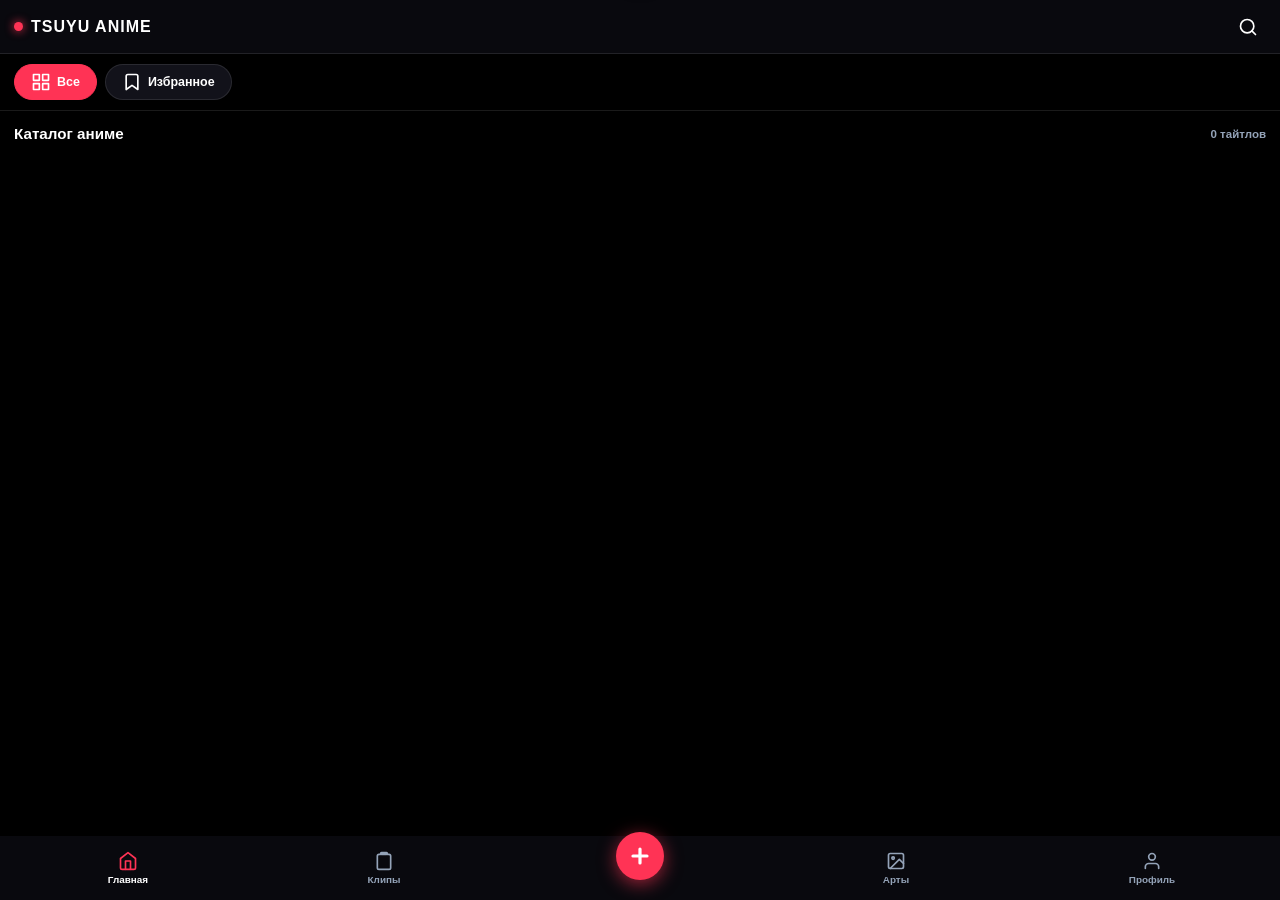
==== index.html @ d6e66e75 "index.html" ====
<!DOCTYPE html>
<html lang="ru">
<head>
  <meta charset="UTF-8">
  <meta name="viewport" content="width=device-width, initial-scale=1.0, maximum-scale=1.0, user-scalable=no, viewport-fit=cover">
  <title>Tsuyu Anime — Ultimate OLED PWA Edition</title>

  <!-- PWA & Mobile Web App Meta Tags -->
  <meta name="theme-color" content="#000000">
  <meta name="mobile-web-app-capable" content="yes">
  <meta name="apple-mobile-web-app-capable" content="yes">
  <meta name="apple-mobile-web-app-status-bar-style" content="black-translucent">
  <meta name="apple-mobile-web-app-title" content="Tsuyu Anime">
  <link rel="manifest" href="[data-uri]">

  <!-- HLS.js Engine -->
  <script src="https://cdn.jsdelivr.net/npm/hls.js@latest"></script>
  <!-- Firebase SDK v10.8.0 -->
  <script src="https://www.gstatic.com/firebasejs/10.8.0/firebase-app-compat.js"></script>
  <script src="https://www.gstatic.com/firebasejs/10.8.0/firebase-database-compat.js"></script>

  <style>
    /* ==========================================================================
       TSUYU ANIME — ENTERPRISE OBSIDIAN OLED PWA DESIGN SYSTEM
       - Pure OLED Deep Obsidian (#000000)
       - Dynamic Accent Colors & Custom Wallpapers
       - Ultra-responsive Android Mobile-First Ergonomics
       ========================================================================== */
    * {
      box-sizing: border-box;
      margin: 0;
      padding: 0;
      -webkit-tap-highlight-color: transparent;
      user-select: none;
      -webkit-user-select: none;
      font-family: var(--custom-font-family, -apple-system, BlinkMacSystemFont, "Roboto", "Segoe UI", sans-serif);
    }

    :root {
      --bg: #000000;
      --surface: #0a0a0f;
      --card: #12121a;
      --card-hover: #1c1c28;
      --border: rgba(255, 255, 255, 0.1);
      --border-bright: rgba(255, 255, 255, 0.22);
      
      --text: #ffffff;
      --text-dim: #94a3b8;
      --text-muted: #64748b;
      
      --accent-color: #ff3355; /* Default Accent */
      --accent-green: #00e676;
      --accent-blue: #38bdf8;
      --accent-purple: #a855f7;
      
      --radius-xs: 6px;
      --radius-sm: 10px;
      --radius-md: 14px;
      --radius-lg: 20px;
      --bottom-nav-height: 64px;
    }

    html, body {
      width: 100%;
      height: 100%;
      overflow-x: hidden;
      background-color: var(--bg);
      overscroll-behavior-y: contain;
    }

    body {
      background-image: var(--user-wallpaper, none);
      background-size: cover;
      background-position: center;
      background-attachment: fixed;
      color: var(--text);
      min-height: 100vh;
      display: flex;
      flex-direction: column;
      padding-bottom: calc(var(--bottom-nav-height) + env(safe-area-inset-bottom, 12px));
    }

    .svg-icon {
      width: 20px;
      height: 20px;
      fill: none;
      stroke: currentColor;
      stroke-width: 2;
      stroke-linecap: round;
      stroke-linejoin: round;
      display: inline-block;
      vertical-align: middle;
      flex-shrink: 0;
    }

    /* GLOBAL ANNOUNCEMENT BANNER - STRICTLY NO GRADIENTS */
    .global-announcement-banner {
      background-color: var(--accent-color);
      color: #ffffff;
      padding: 10px 14px;
      font-size: 0.78rem;
      font-weight: 800;
      display: none;
      align-items: center;
      justify-content: space-between;
      gap: 10px;
      position: sticky;
      top: 0;
      z-index: 105;
      box-shadow: 0 4px 12px rgba(0, 0, 0, 0.6);
      border-bottom: 1px solid rgba(255, 255, 255, 0.2);
      cursor: pointer;
    }

    .global-announcement-text {
      flex: 1;
      white-space: nowrap;
      overflow: hidden;
      text-overflow: ellipsis;
    }

    /* ADMIN ANNOUNCEMENT MODAL DIALOG */
    .admin-announcement-modal {
      position: fixed;
      top: 0;
      left: 0;
      width: 100vw;
      height: 100vh;
      background-color: rgba(0, 0, 0, 0.85);
      z-index: 300;
      display: flex;
      align-items: center;
      justify-content: center;
      padding: 20px;
      opacity: 0;
      pointer-events: none;
      transition: opacity 0.2s ease;
    }

    .admin-announcement-modal.show {
      opacity: 1;
      pointer-events: auto;
    }

    .admin-announcement-card {
      background-color: var(--surface);
      border: 1px solid var(--border-bright);
      border-radius: var(--radius-md);
      max-width: 420px;
      width: 100%;
      overflow: hidden;
      box-shadow: 0 20px 60px rgba(0, 0, 0, 0.9);
      animation: modalPop 0.25s cubic-bezier(0.16, 1, 0.3, 1);
    }

    @keyframes modalPop {
      from { transform: scale(0.9); opacity: 0; }
      to { transform: scale(1); opacity: 1; }
    }

    .admin-announcement-img {
      width: 100%;
      aspect-ratio: 16 / 9;
      object-fit: cover;
      display: block;
      background-color: var(--card);
    }

    .admin-announcement-body {
      padding: 16px;
      display: flex;
      flex-direction: column;
      gap: 8px;
    }

    .admin-announcement-badge {
      font-size: 0.6rem;
      font-weight: 900;
      letter-spacing: 1px;
      text-transform: uppercase;
      color: var(--accent-color);
      align-self: flex-start;
    }

    .admin-announcement-title {
      font-size: 1.05rem;
      font-weight: 800;
      color: #fff;
      line-height: 1.3;
    }

    .admin-announcement-close {
      background-color: var(--card);
      border: 1px solid var(--border);
      color: #fff;
      padding: 10px;
      border-radius: var(--radius-xs);
      font-size: 0.8rem;
      font-weight: 800;
      cursor: pointer;
      margin-top: 4px;
      width: 100%;
    }

    .admin-announcement-close:active {
      background-color: var(--card-hover);
    }

    /* PWA INSTALL CARD PROMPT */
    .pwa-install-card {
      position: fixed;
      bottom: calc(var(--bottom-nav-height) + 14px);
      left: 14px;
      right: 14px;
      background-color: rgba(18, 18, 26, 0.98);
      border: 1px solid var(--accent-color);
      box-shadow: 0 10px 30px rgba(0, 0, 0, 0.9);
      border-radius: var(--radius-md);
      padding: 14px;
      z-index: 180;
      display: flex;
      align-items: center;
      justify-content: space-between;
      gap: 12px;
      backdrop-filter: blur(16px);
      -webkit-backdrop-filter: blur(16px);
      animation: slideUp 0.3s cubic-bezier(0.16, 1, 0.3, 1);
    }

    @keyframes slideUp {
      from { transform: translateY(100%); opacity: 0; }
      to { transform: translateY(0); opacity: 1; }
    }

    .pwa-info {
      display: flex;
      align-items: center;
      gap: 12px;
    }

    .pwa-icon-box {
      width: 42px;
      height: 42px;
      border-radius: 12px;
      background-color: var(--accent-color);
      display: flex;
      align-items: center;
      justify-content: center;
      color: #fff;
      font-weight: 900;
      font-size: 1.1rem;
      flex-shrink: 0;
    }

    .pwa-title {
      font-size: 0.85rem;
      font-weight: 800;
      color: #ffffff;
    }

    .pwa-sub {
      font-size: 0.7rem;
      color: var(--text-dim);
    }

    .pwa-actions {
      display: flex;
      align-items: center;
      gap: 6px;
    }

    .pwa-btn-install {
      background-color: var(--accent-color);
      color: #fff;
      border: none;
      padding: 8px 14px;
      border-radius: 18px;
      font-size: 0.75rem;
      font-weight: 800;
      cursor: pointer;
      white-space: nowrap;
    }

    .pwa-btn-close {
      background: transparent;
      border: none;
      color: var(--text-muted);
      padding: 6px;
      cursor: pointer;
      font-size: 1.1rem;
    }

    /* ==========================================================================
       HEADER BAR
       ========================================================================== */
    .mobile-header {
      height: 54px;
      background-color: rgba(10, 10, 15, 0.95);
      backdrop-filter: blur(12px);
      -webkit-backdrop-filter: blur(12px);
      border-bottom: 1px solid var(--border);
      display: flex;
      align-items: center;
      justify-content: space-between;
      padding: 0 14px;
      position: sticky;
      top: 0;
      z-index: 100;
      width: 100%;
    }

    .brand-logo {
      font-weight: 900;
      font-size: 1rem;
      letter-spacing: 1px;
      text-transform: uppercase;
      color: #ffffff;
      display: flex;
      align-items: center;
      gap: 8px;
      cursor: pointer;
    }

    .brand-dot {
      width: 9px;
      height: 9px;
      background-color: var(--accent-color);
      border-radius: 50%;
      box-shadow: 0 0 10px var(--accent-color);
    }

    .header-actions {
      display: flex;
      align-items: center;
      gap: 10px;
    }

    .h-icon-btn {
      background: transparent;
      border: none;
      color: var(--text);
      padding: 8px;
      cursor: pointer;
      display: flex;
      align-items: center;
      justify-content: center;
      border-radius: 50%;
      position: relative;
    }

    .h-icon-btn:active {
      background-color: var(--card-hover);
    }

    .search-overlay-bar {
      display: none;
      position: absolute;
      top: 0;
      left: 0;
      width: 100%;
      height: 100%;
      background-color: var(--surface);
      z-index: 101;
      padding: 0 12px;
      align-items: center;
      gap: 10px;
    }

    .search-overlay-bar.active {
      display: flex;
    }

    .search-input-mobile {
      flex: 1;
      background-color: var(--card);
      border: 1px solid var(--border);
      border-radius: 20px;
      padding: 8px 14px;
      color: #fff;
      font-size: 0.85rem;
      outline: none;
    }

    /* ==========================================================================
       CHIPS FILTER SLIDER
       ========================================================================== */
    .chips-container {
      display: flex;
      align-items: center;
      gap: 8px;
      padding: 10px 14px;
      overflow-x: auto;
      white-space: nowrap;
      background-color: rgba(0, 0, 0, 0.95);
      border-bottom: 1px solid var(--border);
      -webkit-overflow-scrolling: touch;
      scrollbar-width: none;
      width: 100%;
      flex-shrink: 0;
    }

    .chips-container::-webkit-scrollbar { display: none; }

    .chip-item {
      background-color: var(--card);
      border: 1px solid var(--border);
      color: var(--text);
      padding: 7px 16px;
      border-radius: 18px;
      font-size: 0.78rem;
      font-weight: 700;
      cursor: pointer;
      display: inline-flex;
      align-items: center;
      gap: 6px;
      flex-shrink: 0;
      white-space: nowrap;
    }

    .chip-item.active {
      background-color: var(--accent-color);
      color: #ffffff;
      border-color: var(--accent-color);
    }

    /* ==========================================================================
       CONTINUE WATCHING ROW
       ========================================================================== */
    .continue-watch-section {
      padding: 12px 0 6px 0;
      border-bottom: 1px solid var(--border);
      background-color: rgba(10, 10, 15, 0.4);
    }

    .continue-head {
      padding: 0 14px 8px 14px;
      font-size: 0.88rem;
      font-weight: 800;
      color: #ffffff;
      display: flex;
      align-items: center;
      gap: 6px;
    }

    .continue-slider {
      display: flex;
      gap: 12px;
      padding: 0 14px 8px 14px;
      overflow-x: auto;
      scrollbar-width: none;
      -webkit-overflow-scrolling: touch;
    }

    .continue-slider::-webkit-scrollbar { display: none; }

    .continue-card {
      width: 170px;
      flex-shrink: 0;
      background-color: var(--card);
      border: 1px solid var(--border);
      border-radius: var(--radius-sm);
      overflow: hidden;
      cursor: pointer;
      position: relative;
      display: flex;
      flex-direction: column;
    }

    .continue-thumb-box {
      width: 100%;
      aspect-ratio: 16 / 9;
      background-color: #000;
      position: relative;
    }

    .continue-thumb-img {
      width: 100%;
      height: 100%;
      object-fit: cover;
    }

    .continue-play-icon {
      position: absolute;
      top: 50%;
      left: 50%;
      transform: translate(-50%, -50%);
      width: 32px;
      height: 32px;
      border-radius: 50%;
      background-color: rgba(0, 0, 0, 0.7);
      border: 1px solid rgba(255, 255, 255, 0.8);
      display: flex;
      align-items: center;
      justify-content: center;
      color: #fff;
    }

    .continue-info {
      padding: 8px;
      display: flex;
      flex-direction: column;
      gap: 2px;
    }

    .continue-title {
      font-size: 0.75rem;
      font-weight: 800;
      color: #fff;
      white-space: nowrap;
      overflow: hidden;
      text-overflow: ellipsis;
    }

    .continue-sub {
      font-size: 0.65rem;
      color: var(--text-dim);
    }

    /* ==========================================================================
       PLAYER ENGINE
       ========================================================================== */
    .player-wrap {
      position: relative;
      width: 100%;
      background-color: #000000;
      aspect-ratio: 16 / 9;
      overflow: hidden;
      border-bottom: 1px solid var(--border);
      display: none;
      z-index: 90;
    }

    /* DOUBLE TAP HEART ANIMATION */
    .double-tap-heart {
      position: absolute;
      top: 50%;
      left: 50%;
      transform: translate(-50%, -50%) scale(0);
      font-size: 80px;
      color: var(--accent-color);
      pointer-events: none;
      z-index: 20;
      opacity: 0;
      text-shadow: 0 0 20px rgba(255, 51, 85, 0.8);
    }

    .double-tap-heart.animate {
      animation: heartPop 0.6s ease-out forwards;
    }

    @keyframes heartPop {
      0% { transform: translate(-50%, -50%) scale(0); opacity: 0; }
      15% { transform: translate(-50%, -50%) scale(1.2); opacity: 1; }
      30% { transform: translate(-50%, -50%) scale(0.9); opacity: 1; }
      50% { transform: translate(-50%, -50%) scale(1.0); opacity: 1; }
      100% { transform: translate(-50%, -50%) scale(1.0) translateY(-30px); opacity: 0; }
    }

    .player-wrap.active {
      display: block;
    }

    .player-wrap:fullscreen,
    .player-wrap:-webkit-full-screen {
      width: 100vw !important;
      height: 100vh !important;
      aspect-ratio: auto !important;
    }

    .video-node {
      width: 100%;
      height: 100%;
      object-fit: contain;
      display: block;
      background-color: #000;
    }

    .player-spin {
      position: absolute;
      top: 50%;
      left: 50%;
      width: 40px;
      height: 40px;
      margin-top: -20px;
      margin-left: -20px;
      border: 3px solid rgba(255, 255, 255, 0.15);
      border-top-color: #ffffff;
      border-radius: 50%;
      animation: spin 0.6s linear infinite;
      display: none;
      z-index: 5;
      pointer-events: none;
    }

    @keyframes spin {
      100% { transform: rotate(360deg); }
    }

    .lock-shield {
      position: absolute;
      top: 0;
      left: 0;
      width: 100%;
      height: 100%;
      background-color: transparent;
      z-index: 90;
      display: none;
      pointer-events: auto;
    }

    .lock-pin {
      position: absolute;
      top: 10px;
      left: 10px;
      z-index: 100;
    }

    .lock-btn {
      background-color: rgba(10, 10, 14, 0.88);
      border: 1px solid var(--border);
      color: #ffffff;
      padding: 8px;
      border-radius: 50%;
      cursor: pointer;
      display: flex;
      align-items: center;
      justify-content: center;
    }

    .lock-btn.is-locked {
      background-color: var(--accent-green);
      color: #000000;
      border-color: var(--accent-green);
    }

    .player-overlay {
      position: absolute;
      top: 0;
      left: 0;
      width: 100%;
      height: 100%;
      background-color: rgba(0, 0, 0, 0.8);
      display: flex;
      flex-direction: column;
      justify-content: space-between;
      opacity: 1;
      transition: opacity 0.15s ease;
      z-index: 10;
    }

    .player-overlay.hidden {
      opacity: 0;
      pointer-events: none;
    }

    .p-top {
      padding: 8px 12px;
      display: flex;
      align-items: center;
      justify-content: space-between;
      background-color: rgba(10, 10, 15, 0.9);
      border-bottom: 1px solid var(--border);
    }

    .source-tag {
      font-size: 0.58rem;
      font-weight: 800;
      padding: 2px 5px;
      border-radius: 3px;
      background-color: var(--card);
      color: var(--accent-blue);
      border: 1px solid var(--border);
      text-transform: uppercase;
      margin-right: 6px;
    }

    .p-title {
      font-size: 0.78rem;
      font-weight: 700;
      color: #fff;
      white-space: nowrap;
      overflow: hidden;
      text-overflow: ellipsis;
      max-width: 45%;
    }

    .p-center {
      display: flex;
      align-items: center;
      justify-content: center;
      position: relative;
      flex: 1;
    }

    .center-play-btn {
      width: 52px;
      height: 52px;
      border-radius: 50%;
      background-color: #ffffff;
      border: none;
      color: #000000;
      display: flex;
      align-items: center;
      justify-content: center;
      cursor: pointer;
      z-index: 2;
    }

    .center-play-btn:active {
      transform: scale(0.92);
    }

    .center-play-btn .svg-icon {
      width: 22px;
      height: 22px;
      stroke: none;
      fill: #000;
    }

    .tap-zone {
      position: absolute;
      top: 0;
      bottom: 0;
      z-index: 1;
      display: flex;
      align-items: center;
      justify-content: center;
      color: rgba(255, 255, 255, 0);
      font-weight: 700;
      font-size: 0.8rem;
      transition: background-color 0.1s, color 0.1s;
    }
    .tap-l { left: 0; width: 35%; }
    .tap-c { left: 35%; width: 30%; }
    .tap-r { right: 0; width: 35%; }
    .tap-zone.active {
      background-color: rgba(255, 255, 255, 0.15);
      color: #fff;
    }

    .p-bottom {
      padding: 6px 12px 8px 12px;
      background-color: rgba(10, 10, 15, 0.9);
      display: flex;
      flex-direction: column;
      gap: 4px;
      border-top: 1px solid var(--border);
    }

    .timeline-bar {
      width: 100%;
      height: 16px;
      display: flex;
      align-items: center;
      cursor: pointer;
      position: relative;
    }

    .timeline-bg {
      width: 100%;
      height: 3px;
      background-color: rgba(255, 255, 255, 0.2);
      border-radius: 1.5px;
      position: relative;
      overflow: hidden;
    }

    .timeline-fill {
      height: 100%;
      width: 0%;
      background-color: var(--accent-color);
      position: absolute;
      left: 0;
      top: 0;
    }

    .timeline-thumb {
      width: 10px;
      height: 10px;
      border-radius: 50%;
      background-color: var(--accent-color);
      position: absolute;
      top: 50%;
      transform: translate(-50%, -50%);
      left: 0%;
      pointer-events: none;
    }

    .p-ctrl-row {
      display: flex;
      align-items: center;
      justify-content: space-between;
    }

    .p-group {
      display: flex;
      align-items: center;
      gap: 8px;
    }

    .time-txt {
      font-size: 0.7rem;
      color: var(--text-dim);
      font-family: monospace;
    }

    .p-btn {
      background: transparent;
      border: none;
      color: var(--text);
      padding: 4px;
      cursor: pointer;
      display: flex;
      align-items: center;
      justify-content: center;
    }

    .badge-speed {
      font-size: 0.65rem;
      font-weight: 700;
      background-color: var(--card);
      padding: 2px 6px;
      border-radius: var(--radius-xs);
      color: var(--text);
      border: 1px solid var(--border);
    }

    /* ==========================================================================
       HERO & CARDS
       ========================================================================== */
    .hero-banner {
      width: 100%;
      height: 190px;
      background-color: var(--surface);
      border-bottom: 1px solid var(--border);
      position: relative;
      overflow: hidden;
      display: flex;
      align-items: flex-end;
      padding: 16px;
    }

    .hero-bg-img {
      position: absolute;
      top: 0;
      left: 0;
      width: 100%;
      height: 100%;
      object-fit: cover;
      opacity: 0.35;
    }

    .hero-content {
      position: relative;
      z-index: 2;
      display: flex;
      flex-direction: column;
      gap: 6px;
    }

    .hero-badge {
      font-size: 0.58rem;
      font-weight: 800;
      letter-spacing: 0.8px;
      padding: 2px 6px;
      background-color: var(--accent-color);
      color: #ffffff;
      border-radius: 4px;
      text-transform: uppercase;
      align-self: flex-start;
    }

    .hero-title {
      font-size: 1.2rem;
      font-weight: 900;
      color: #ffffff;
      line-height: 1.2;
    }

    .hero-desc {
      font-size: 0.72rem;
      color: var(--text-dim);
      line-height: 1.3;
      display: -webkit-box;
      -webkit-line-clamp: 2;
      -webkit-box-orient: vertical;
      overflow: hidden;
    }

    .hero-btn {
      align-self: flex-start;
      background-color: #ffffff;
      color: #000000;
      border: none;
      padding: 6px 14px;
      border-radius: var(--radius-xs);
      font-weight: 800;
      font-size: 0.75rem;
      cursor: pointer;
      display: flex;
      align-items: center;
      gap: 5px;
      margin-top: 4px;
    }

    .section-head {
      padding: 14px 14px 8px 14px;
      display: flex;
      align-items: center;
      justify-content: space-between;
    }

    .section-title {
      font-size: 0.95rem;
      font-weight: 800;
      color: #ffffff;
    }

    .section-count {
      font-size: 0.72rem;
      color: var(--text-dim);
      font-weight: 600;
    }

    .yt-feed-list {
      display: flex;
      flex-direction: column;
      gap: 16px;
      padding-bottom: 20px;
    }

    .yt-mobile-card {
      display: flex;
      flex-direction: column;
      background-color: rgba(10, 10, 15, 0.6);
      border-bottom: 1px solid var(--border);
      cursor: pointer;
    }

    .yt-mobile-thumb-box {
      width: 100%;
      aspect-ratio: 16 / 9;
      background-color: var(--card);
      position: relative;
      overflow: hidden;
      display: flex;
      align-items: center;
      justify-content: center;
    }

    .yt-mobile-thumb-img {
      width: 100%;
      height: 100%;
      object-fit: cover;
    }

    .yt-mobile-duration {
      position: absolute;
      bottom: 8px;
      right: 8px;
      font-size: 0.65rem;
      font-weight: 800;
      padding: 2px 6px;
      background-color: rgba(0, 0, 0, 0.88);
      color: #ffffff;
      border-radius: 4px;
    }

    .yt-mobile-card-details {
      padding: 10px 14px;
      display: flex;
      gap: 12px;
    }

    .yt-mobile-avatar {
      width: 38px;
      height: 38px;
      border-radius: 50%;
      background-color: var(--card);
      border: 1px solid var(--border);
      display: flex;
      align-items: center;
      justify-content: center;
      font-weight: 800;
      font-size: 0.8rem;
      color: var(--text-dim);
      flex-shrink: 0;
      overflow: hidden;
    }

    .yt-mobile-avatar img {
      width: 100%;
      height: 100%;
      object-fit: cover;
    }

    .yt-mobile-info {
      display: flex;
      flex-direction: column;
      gap: 2px;
      flex: 1;
    }

    .yt-mobile-title {
      font-size: 0.88rem;
      font-weight: 700;
      color: #ffffff;
      line-height: 1.25;
      display: -webkit-box;
      -webkit-line-clamp: 2;
      -webkit-box-orient: vertical;
      overflow: hidden;
    }

    .yt-mobile-meta {
      font-size: 0.7rem;
      color: var(--text-dim);
    }

    .card-progress-bar {
      width: 100%;
      height: 3px;
      background-color: rgba(255,255,255,0.1);
      position: absolute;
      bottom: 0;
      left: 0;
    }
    .card-progress-fill {
      height: 100%;
      background-color: var(--accent-color);
      width: 0%;
    }

    /* ==========================================================================
       WATCH METADATA & COMMENTS
       ========================================================================== */
    .mobile-video-meta {
      padding: 12px 14px;
      display: flex;
      flex-direction: column;
      gap: 10px;
      border-bottom: 1px solid var(--border);
      background-color: rgba(10, 10, 15, 0.7);
    }

    .mobile-video-title {
      font-size: 1rem;
      font-weight: 800;
      color: #ffffff;
      line-height: 1.3;
    }

    .mobile-channel-row {
      display: flex;
      align-items: center;
      justify-content: space-between;
    }

    .mobile-channel-info {
      display: flex;
      align-items: center;
      gap: 10px;
    }

    .mobile-actions-scroll {
      display: flex;
      align-items: center;
      gap: 8px;
      overflow-x: auto;
      padding-top: 4px;
      -webkit-overflow-scrolling: touch;
    }

    .mobile-actions-scroll::-webkit-scrollbar { display: none; }

    .mobile-act-btn {
      background-color: var(--card);
      border: 1px solid var(--border);
      color: var(--text);
      padding: 6px 14px;
      border-radius: 18px;
      font-size: 0.72rem;
      font-weight: 700;
      cursor: pointer;
      display: flex;
      align-items: center;
      gap: 6px;
      white-space: nowrap;
    }

    .mobile-act-btn.active {
      background-color: var(--accent-color);
      color: #fff;
      border-color: var(--accent-color);
    }

    .mobile-act-btn.sync-btn {
      background-color: #ffffff;
      color: var(--surface);
      font-weight: 800;
      border: none;
    }

    .mobile-act-btn.danger {
      background-color: rgba(255, 51, 85, 0.15);
      border-color: rgba(255, 51, 85, 0.4);
      color: #ff4d6d;
    }

    .episodes-mobile-box {
      padding: 12px 14px;
      display: flex;
      flex-direction: column;
      gap: 10px;
      border-bottom: 1px solid var(--border);
    }

    .mobile-ep-head {
      font-size: 0.88rem;
      font-weight: 800;
      color: #fff;
      display: flex;
      align-items: center;
      justify-content: space-between;
    }

    .season-tabs-row {
      display: flex;
      gap: 6px;
      overflow-x: auto;
      padding-bottom: 4px;
    }

    .season-tab {
      background-color: var(--card);
      border: 1px solid var(--border);
      color: var(--text-dim);
      padding: 5px 12px;
      border-radius: 14px;
      font-size: 0.72rem;
      font-weight: 700;
      cursor: pointer;
      white-space: nowrap;
    }

    .season-tab.active {
      background-color: #ffffff;
      color: #000000;
      border-color: #ffffff;
    }

    .mobile-ep-list {
      display: flex;
      flex-direction: column;
      gap: 8px;
    }

    .mobile-ep-item {
      display: flex;
      align-items: center;
      justify-content: space-between;
      gap: 10px;
      padding: 8px;
      background-color: var(--surface);
      border: 1px solid var(--border);
      border-radius: var(--radius-xs);
      cursor: pointer;
    }

    .mobile-ep-item.now-playing {
      border-left: 3px solid var(--accent-color);
      background-color: var(--card);
    }

    .mobile-ep-left {
      display: flex;
      gap: 10px;
      align-items: center;
      flex: 1;
      overflow: hidden;
    }

    .mobile-ep-thumb {
      width: 90px;
      aspect-ratio: 16 / 9;
      background-color: #000;
      border-radius: 4px;
      overflow: hidden;
      flex-shrink: 0;
    }

    .mobile-ep-thumb img {
      width: 100%;
      height: 100%;
      object-fit: cover;
    }

    .mobile-ep-info {
      display: flex;
      flex-direction: column;
      justify-content: center;
      gap: 2px;
      overflow: hidden;
    }

    .mobile-ep-title {
      font-size: 0.78rem;
      font-weight: 700;
      color: #fff;
      white-space: nowrap;
      overflow: hidden;
      text-overflow: ellipsis;
    }

    .mobile-ep-sub {
      font-size: 0.65rem;
      color: var(--text-dim);
    }

    .ep-delete-btn {
      background: transparent;
      border: none;
      color: var(--text-muted);
      padding: 8px;
      cursor: pointer;
      display: flex;
      align-items: center;
      justify-content: center;
      border-radius: 50%;
      flex-shrink: 0;
    }

    .ep-delete-btn:hover, .ep-delete-btn:active {
      color: #ff4d6d;
      background-color: rgba(255, 77, 109, 0.15);
    }

    /* COMMENTS SECTION FOR REGULAR VIDEOS */
    .comments-mobile-box {
      padding: 12px 14px;
      display: flex;
      flex-direction: column;
      gap: 12px;
    }

    .comments-head {
      font-size: 0.9rem;
      font-weight: 800;
      color: #fff;
      display: flex;
      align-items: center;
      gap: 8px;
    }

    .comment-disabled-banner {
      background-color: rgba(255, 51, 85, 0.1);
      border: 1px solid rgba(255, 51, 85, 0.3);
      color: #ff4d6d;
      padding: 12px;
      border-radius: var(--radius-xs);
      font-size: 0.8rem;
      font-weight: 700;
      text-align: center;
      display: none;
    }

    .comment-input-box {
      display: flex;
      flex-direction: column;
      gap: 8px;
      background-color: var(--surface);
      border: 1px solid var(--border);
      border-radius: var(--radius-sm);
      padding: 10px;
    }

    .comment-input-row {
      display: flex;
      align-items: center;
      gap: 8px;
    }

    .comment-input {
      flex: 1;
      background: transparent;
      border: none;
      border-bottom: 1px solid var(--border);
      padding: 6px 0;
      color: #fff;
      font-size: 0.82rem;
      outline: none;
    }

    .comment-input:focus {
      border-bottom-color: var(--border-bright);
    }

    .comment-send-icon-btn {
      background-color: var(--accent-color);
      color: #ffffff;
      border: none;
      width: 34px;
      height: 34px;
      border-radius: 50%;
      display: flex;
      align-items: center;
      justify-content: center;
      cursor: pointer;
      flex-shrink: 0;
    }

    .comment-send-icon-btn:active {
      transform: scale(0.92);
    }

    .comment-tools-row {
      display: flex;
      align-items: center;
      justify-content: space-between;
      gap: 8px;
    }

    .timestamp-insert-btn {
      background-color: rgba(255, 255, 255, 0.08);
      border: 1px solid var(--border);
      color: var(--text-dim);
      padding: 6px 10px;
      border-radius: 12px;
      font-size: 0.7rem;
      font-weight: 700;
      cursor: pointer;
      display: inline-flex;
      align-items: center;
      gap: 6px;
    }

    .timestamp-insert-btn:active {
      color: #fff;
      border-color: #fff;
    }

    .comments-list {
      display: flex;
      flex-direction: column;
      gap: 10px;
    }

    .comment-item {
      display: flex;
      gap: 10px;
      background-color: var(--surface);
      border: 1px solid var(--border);
      padding: 10px;
      border-radius: var(--radius-xs);
      position: relative;
      touch-action: manipulation;
    }

    .comment-avatar {
      width: 32px;
      height: 32px;
      border-radius: 50%;
      background-color: var(--card);
      border: 1px solid var(--border);
      display: flex;
      align-items: center;
      justify-content: center;
      font-size: 0.72rem;
      font-weight: 800;
      color: var(--text-dim);
      flex-shrink: 0;
      overflow: hidden;
    }

    .comment-avatar img {
      width: 100%;
      height: 100%;
      object-fit: cover;
    }

    .comment-content {
      display: flex;
      flex-direction: column;
      gap: 3px;
      flex: 1;
    }

    .comment-author {
      font-size: 0.7rem;
      font-weight: 700;
      color: var(--text-dim);
      display: flex;
      align-items: center;
      justify-content: space-between;
    }

    .comment-text {
      font-size: 0.8rem;
      color: #fff;
      line-height: 1.35;
      word-break: break-word;
    }

    .timestamp-link {
      color: #ffffff;
      font-weight: 700;
      cursor: pointer;
      background-color: rgba(255, 255, 255, 0.1);
      border: 1px solid rgba(255, 255, 255, 0.15);
      padding: 1px 6px;
      border-radius: 10px;
      font-size: 0.72rem;
      font-family: monospace;
      letter-spacing: 0.3px;
      display: inline-flex;
      align-items: center;
      gap: 3px;
      margin: 0 2px;
      text-decoration: none;
    }

    .timestamp-link:active {
      background-color: var(--accent-color);
      border-color: var(--accent-color);
      color: #ffffff;
    }

    /* ==========================================================================
       CLIPS VIEW (MINIMALISTIC TIKTOK FEED WITH VIEWS & NO TEXT DELETE)
       ========================================================================== */
    .clips-view {
      display: none;
      flex-direction: column;
      position: fixed;
      top: 0;
      left: 0;
      width: 100%;
      height: 100%;
      background-color: #000;
      z-index: 95;
      overflow-y: scroll;
      scroll-snap-type: y mandatory;
      -webkit-overflow-scrolling: touch;
      overscroll-behavior-y: contain;
      scrollbar-width: none;
    }

    .clips-view::-webkit-scrollbar {
      display: none;
    }

    .clip-item {
      width: 100%;
      height: 100vh;
      flex-shrink: 0;
      scroll-snap-align: start;
      position: relative;
      display: flex;
      align-items: center;
      justify-content: center;
      background-color: #000;
      overflow: hidden;
    }

    .clip-video {
      width: 100%;
      height: 100%;
      object-fit: contain;
      display: block;
    }

    .clip-progress-bar {
      position: absolute;
      bottom: calc(var(--bottom-nav-height) + env(safe-area-inset-bottom, 0px));
      left: 0;
      height: 3px;
      background-color: var(--accent-color);
      z-index: 20;
      width: 0%;
      transition: width 0.1s linear;
    }

    .clip-overlay {
      position: absolute;
      top: 0;
      left: 0;
      width: 100%;
      height: 100%;
      background: linear-gradient(to top, rgba(0,0,0,0.85) 0%, rgba(0,0,0,0) 35%, rgba(0,0,0,0) 70%, rgba(0,0,0,0.4) 100%);
      display: flex;
      flex-direction: column;
      justify-content: flex-end;
      padding: 20px 14px calc(var(--bottom-nav-height) + 24px);
      color: #fff;
      pointer-events: none;
    }

    .clip-info {
      display: flex;
      flex-direction: column;
      gap: 6px;
      max-width: 78%;
    }

    .clip-title {
      font-size: 0.95rem;
      font-weight: 400;
      color: rgba(255, 255, 255, 0.65);
      line-height: 1.25;
      pointer-events: auto;
      text-shadow: 0 2px 6px rgba(0,0,0,0.8);
    }

    .clip-meta {
      font-size: 0.8rem;
      color: #ffffff;
      font-weight: 600;
      display: flex;
      align-items: center;
      gap: 8px;
      pointer-events: auto;
      text-shadow: 0 1px 4px rgba(0,0,0,0.8);
    }

    /* MINIMALISTIC TIKTOK SIDEBAR ACTIONS */
    .clip-actions {
      position: absolute;
      right: 14px;
      bottom: calc(var(--bottom-nav-height) + 30px);
      display: flex;
      flex-direction: column;
      align-items: center;
      gap: 22px;
      pointer-events: auto;
      z-index: 15;
    }

    .clip-action-btn {
      background: transparent;
      border: none;
      color: #ffffff;
      display: flex;
      flex-direction: column;
      align-items: center;
      justify-content: center;
      font-size: 0.72rem;
      font-weight: 800;
      cursor: pointer;
      gap: 3px;
      text-shadow: 0 2px 6px rgba(0,0,0,0.9);
      padding: 4px;
    }

    .clip-action-btn.liked {
      color: var(--accent-color);
    }

    .clip-action-btn.delete-btn-clip {
      color: #ff4d6d;
    }

    .clip-action-btn .svg-icon {
      width: 30px;
      height: 30px;
      stroke-width: 2.2;
      filter: drop-shadow(0 2px 8px rgba(0,0,0,0.8));
      transition: transform 0.15s cubic-bezier(0.175, 0.885, 0.32, 1.275);
    }

    .clip-action-btn:active .svg-icon {
      transform: scale(1.25);
    }

    .clip-action-btn .svg-icon.fill-icon {
      fill: currentColor;
      stroke: none;
    }

    /* Sound Toggle Control Button on Clips */
    .clip-sound-toggle-btn {
      position: absolute;
      top: 16px;
      right: 14px;
      z-index: 25;
      background-color: rgba(0, 0, 0, 0.65);
      border: 1px solid rgba(255, 255, 255, 0.3);
      color: #ffffff;
      padding: 8px 14px;
      border-radius: 20px;
      font-size: 0.75rem;
      font-weight: 800;
      display: flex;
      align-items: center;
      gap: 6px;
      backdrop-filter: blur(8px);
      cursor: pointer;
    }

    /* TIKTOK STYLE CLIP COMMENTS DRAWER BOTTOM SHEET */
    .clip-comments-drawer-backdrop {
      position: fixed;
      top: 0;
      left: 0;
      width: 100vw;
      height: 100vh;
      background-color: rgba(0, 0, 0, 0.4);
      z-index: 180;
      display: flex;
      flex-direction: column;
      justify-content: flex-end;
      opacity: 0;
      pointer-events: none;
      transition: opacity 0.25s ease;
    }

    .clip-comments-drawer-backdrop.show {
      opacity: 1;
      pointer-events: auto;
    }

    .clip-comments-drawer {
      background-color: rgba(18, 18, 26, 0.98);
      border-top: 1px solid var(--border-bright);
      border-radius: 20px 20px 0 0;
      width: 100%;
      max-width: 500px;
      margin: 0 auto;
      height: 65vh;
      display: flex;
      flex-direction: column;
      backdrop-filter: blur(16px);
      -webkit-backdrop-filter: blur(16px);
      transform: translateY(100%);
      transition: transform 0.3s cubic-bezier(0.16, 1, 0.3, 1);
      box-shadow: 0 -10px 40px rgba(0,0,0,0.8);
      padding-bottom: env(safe-area-inset-bottom, 10px);
    }

    .clip-comments-drawer-backdrop.show .clip-comments-drawer {
      transform: translateY(0);
    }

    .clip-comments-header {
      padding: 12px 16px;
      border-bottom: 1px solid var(--border);
      display: flex;
      align-items: center;
      justify-content: space-between;
      flex-shrink: 0;
    }

    .clip-comments-title {
      font-size: 0.88rem;
      font-weight: 800;
      color: #fff;
      display: flex;
      align-items: center;
      gap: 6px;
    }

    .clip-comments-close {
      background: transparent;
      border: none;
      color: var(--text-dim);
      font-size: 1.1rem;
      cursor: pointer;
      padding: 4px;
    }

    .clip-comments-list {
      flex: 1;
      overflow-y: auto;
      padding: 12px 16px;
      display: flex;
      flex-direction: column;
      gap: 10px;
      -webkit-overflow-scrolling: touch;
    }

    .clip-comments-input-bar {
      padding: 10px 14px;
      border-top: 1px solid var(--border);
      display: flex;
      align-items: center;
      gap: 8px;
      background-color: var(--surface);
      flex-shrink: 0;
    }

    .clip-comments-input {
      flex: 1;
      background-color: var(--card);
      border: 1px solid var(--border);
      border-radius: 20px;
      padding: 8px 14px;
      color: #fff;
      font-size: 0.82rem;
      outline: none;
    }

    .clip-comments-send-btn {
      background-color: var(--accent-color);
      color: #fff;
      border: none;
      width: 34px;
      height: 34px;
      border-radius: 50%;
      display: flex;
      align-items: center;
      justify-content: center;
      cursor: pointer;
      flex-shrink: 0;
    }

    /* ==========================================================================
       ARTS VIEW
       ========================================================================== */
    .arts-view {
      display: none;
      padding: 14px;
      padding-bottom: calc(var(--bottom-nav-height) + 30px);
    }

    .arts-masonry {
      column-count: 2;
      column-gap: 12px;
    }

    .arts-masonry .art-card {
      break-inside: avoid;
      margin-bottom: 12px;
      border-radius: var(--radius-sm);
      overflow: hidden;
      position: relative;
      cursor: pointer;
      background-color: var(--card);
      border: 1px solid var(--border);
      transition: transform 0.15s ease;
    }

    .arts-masonry .art-card:active {
      transform: scale(0.97);
    }

    .art-card-img {
      width: 100%;
      display: block;
      object-fit: cover;
    }

    .art-card-overlay {
      position: absolute;
      bottom: 0;
      left: 0;
      right: 0;
      padding: 24px 10px 10px;
      background: linear-gradient(to top, rgba(0,0,0,0.85) 0%, transparent 100%);
    }

    .art-card-title {
      font-size: 0.75rem;
      font-weight: 800;
      color: #fff;
      white-space: nowrap;
      overflow: hidden;
      text-overflow: ellipsis;
    }

    .art-card-author {
      font-size: 0.62rem;
      color: var(--text-dim);
      margin-top: 2px;
    }

    .art-upload-float {
      position: fixed;
      bottom: calc(var(--bottom-nav-height) + 20px);
      right: 14px;
      width: 52px;
      height: 52px;
      border-radius: 50%;
      background-color: var(--accent-color);
      color: #fff;
      border: none;
      display: flex;
      align-items: center;
      justify-content: center;
      cursor: pointer;
      z-index: 140;
      box-shadow: 0 4px 20px rgba(255, 51, 85, 0.5);
      transition: transform 0.15s ease;
    }

    .art-upload-float:active {
      transform: scale(0.9);
    }

    /* ART LIGHTBOX */
    .art-lightbox {
      position: fixed;
      top: 0;
      left: 0;
      width: 100vw;
      height: 100vh;
      background-color: rgba(0, 0, 0, 0.95);
      z-index: 250;
      display: flex;
      flex-direction: column;
      align-items: center;
      justify-content: center;
      opacity: 0;
      pointer-events: none;
      transition: opacity 0.2s ease;
      padding: 20px;
    }

    .art-lightbox.show {
      opacity: 1;
      pointer-events: auto;
    }

    .art-lightbox-img {
      max-width: 95%;
      max-height: 80vh;
      border-radius: var(--radius-sm);
      object-fit: contain;
      box-shadow: 0 10px 40px rgba(0,0,0,0.8);
    }

    .art-lightbox-close {
      position: absolute;
      top: 14px;
      right: 14px;
      width: 40px;
      height: 40px;
      border-radius: 50%;
      background-color: rgba(255,255,255,0.15);
      border: 1px solid var(--border);
      color: #fff;
      display: flex;
      align-items: center;
      justify-content: center;
      cursor: pointer;
      backdrop-filter: blur(10px);
      font-size: 1.1rem;
    }

    .art-lightbox-info {
      margin-top: 14px;
      text-align: center;
    }

    .art-lightbox-title {
      font-size: 1rem;
      font-weight: 800;
      color: #fff;
    }

    .art-lightbox-meta {
      font-size: 0.75rem;
      color: var(--text-dim);
      margin-top: 4px;
    }

    /* ==========================================================================
       PROFILE VIEW & ADMIN PANEL STYLES
       ========================================================================== */
    .profile-container {
      padding: 16px;
      display: flex;
      flex-direction: column;
      gap: 16px;
    }

    .profile-card {
      background-color: var(--surface);
      border: 1px solid var(--border);
      border-radius: var(--radius-md);
      padding: 24px 20px;
      display: flex;
      flex-direction: column;
      align-items: center;
      gap: 12px;
      text-align: center;
      position: relative;
    }

    .profile-avatar-wrap {
      position: relative;
      width: 90px;
      height: 90px;
      border-radius: 50%;
      background-color: var(--card);
      border: 2px solid var(--border-bright);
      overflow: hidden;
      display: flex;
      align-items: center;
      justify-content: center;
      color: var(--text-dim);
      cursor: pointer;
    }

    .profile-avatar-img {
      width: 100%;
      height: 100%;
      object-fit: cover;
    }

    .avatar-edit-badge {
      position: absolute;
      bottom: 0;
      width: 100%;
      background-color: rgba(0, 0, 0, 0.75);
      color: #fff;
      font-size: 0.6rem;
      font-weight: 800;
      text-align: center;
      padding: 3px 0;
      cursor: pointer;
    }

    .profile-name {
      font-size: 1.1rem;
      font-weight: 900;
      color: #ffffff;
    }

    .profile-handle {
      font-size: 0.8rem;
      color: var(--accent-blue);
      font-weight: 700;
    }

    .profile-bio {
      font-size: 0.78rem;
      color: var(--text-dim);
      line-height: 1.35;
      max-width: 320px;
    }

    /* SETTINGS BOX */
    .settings-box {
      background-color: var(--surface);
      border: 1px solid var(--border);
      border-radius: var(--radius-md);
      padding: 16px;
      display: flex;
      flex-direction: column;
      gap: 14px;
    }

    .settings-head {
      font-size: 0.95rem;
      font-weight: 800;
      color: #fff;
      display: flex;
      align-items: center;
      gap: 8px;
    }

    .setting-item {
      display: flex;
      flex-direction: column;
      gap: 6px;
      padding-bottom: 10px;
      border-bottom: 1px solid var(--border);
    }

    .setting-item:last-child {
      border-bottom: none;
      padding-bottom: 0;
    }

    .setting-label {
      font-size: 0.78rem;
      font-weight: 700;
      color: #fff;
      display: flex;
      align-items: center;
      gap: 6px;
    }

    .setting-desc {
      font-size: 0.68rem;
      color: var(--text-dim);
    }

    .accent-color-picker-wrap {
      margin-top: 4px;
      display: flex;
      flex-direction: column;
      gap: 8px;
    }

    .color-picker-canvas {
      width: 100%;
      height: 100px;
      border-radius: var(--radius-xs);
      border: 1px solid var(--border-bright);
      cursor: crosshair;
    }

    /* RTDB MONITOR & STATS PANELS */
    .rtdb-monitor-card {
      background-color: var(--card);
      border: 1px solid var(--border-bright);
      border-radius: var(--radius-sm);
      padding: 14px;
      display: flex;
      flex-direction: column;
      gap: 10px;
      margin-top: 10px;
    }

    .rtdb-monitor-head {
      font-size: 0.82rem;
      font-weight: 800;
      color: #fff;
      display: flex;
      align-items: center;
      justify-content: space-between;
      border-bottom: 1px solid var(--border);
      padding-bottom: 6px;
    }

    .rtdb-badge-live {
      font-size: 0.6rem;
      font-weight: 900;
      padding: 2px 6px;
      border-radius: 4px;
      background-color: var(--accent-green);
      color: #000;
      text-transform: uppercase;
    }

    .rtdb-stat-row {
      display: flex;
      align-items: center;
      justify-content: space-between;
      font-size: 0.75rem;
    }

    .rtdb-label {
      color: var(--text-dim);
      font-weight: 600;
    }

    .rtdb-value {
      color: #ffffff;
      font-weight: 800;
      font-family: monospace;
    }

    .rtdb-progress-bg {
      width: 100%;
      height: 8px;
      background-color: rgba(255, 255, 255, 0.1);
      border-radius: 4px;
      overflow: hidden;
      margin-top: 2px;
    }

    .rtdb-progress-fill {
      height: 100%;
      background-color: var(--accent-green);
      width: 0%;
      transition: width 0.3s ease;
    }

    .rtdb-progress-fill.warn { background-color: #f59e0b; }
    .rtdb-progress-fill.danger { background-color: #ff3355; }

    .admin-stats-grid {
      display: grid;
      grid-template-columns: 1fr 1fr;
      gap: 10px;
      margin-bottom: 10px;
    }

    .admin-stat-card {
      background-color: var(--card);
      border: 1px solid var(--border-bright);
      border-radius: var(--radius-sm);
      padding: 12px;
      display: flex;
      flex-direction: column;
      gap: 4px;
      text-align: center;
    }

    .admin-stat-num {
      font-size: 1.4rem;
      font-weight: 900;
      color: var(--accent-blue);
    }

    .admin-stat-num.highlight {
      color: var(--accent-green);
    }

    .admin-stat-lbl {
      font-size: 0.68rem;
      color: var(--text-dim);
      font-weight: 700;
      text-transform: uppercase;
    }

    .admin-toggle-row {
      display: flex;
      align-items: center;
      justify-content: space-between;
      padding: 10px 12px;
      background-color: var(--card);
      border: 1px solid var(--border);
      border-radius: var(--radius-xs);
    }

    .admin-toggle-lbl {
      font-size: 0.8rem;
      font-weight: 800;
      color: #fff;
    }

    /* Switch toggle slider */
    .switch-toggle {
      position: relative;
      display: inline-block;
      width: 44px;
      height: 24px;
    }

    .switch-toggle input {
      opacity: 0;
      width: 0;
      height: 0;
    }

    .switch-slider {
      position: absolute;
      cursor: pointer;
      top: 0; left: 0; right: 0; bottom: 0;
      background-color: #334;
      transition: .2s;
      border-radius: 24px;
      border: 1px solid var(--border);
    }

    .switch-slider:before {
      position: absolute;
      content: "";
      height: 18px;
      width: 18px;
      left: 2px;
      bottom: 2px;
      background-color: white;
      transition: .2s;
      border-radius: 50%;
    }

    input:checked + .switch-slider {
      background-color: var(--accent-color);
    }

    input:checked + .switch-slider:before {
      transform: translateX(20px);
    }

    /* BASE64 FILE INDICATOR BADGE */
    .base64-file-badge {
      display: none;
      align-items: center;
      justify-content: space-between;
      padding: 8px 12px;
      background-color: rgba(0, 230, 118, 0.15);
      border: 1px solid var(--accent-green);
      border-radius: var(--radius-xs);
      color: var(--accent-green);
      font-size: 0.75rem;
      font-weight: 800;
      margin-top: 4px;
    }

    /* ==========================================================================
       BOTTOM NAV BAR
       ========================================================================== */
    .bottom-nav {
      position: fixed;
      bottom: 0;
      left: 0;
      width: 100vw;
      height: calc(var(--bottom-nav-height) + env(safe-area-inset-bottom, 0px));
      padding-bottom: env(safe-area-inset-bottom, 0px);
      background-color: rgba(10, 10, 15, 0.96);
      display: grid;
      grid-template-columns: repeat(5, 1fr);
      align-items: center;
      justify-items: center;
      z-index: 150;
    }

    .b-nav-item {
      display: flex;
      flex-direction: column;
      align-items: center;
      justify-content: center;
      gap: 3px;
      color: var(--text-dim);
      font-size: 0.62rem;
      font-weight: 700;
      width: 100%;
      height: 100%;
      cursor: pointer;
      position: relative;
    }

    .b-nav-item.active {
      color: #ffffff;
      outline: none;
    }

    .b-nav-item.active .svg-icon {
      stroke: var(--accent-color);
    }

    .b-nav-add-wrap {
      display: flex;
      align-items: center;
      justify-content: center;
      width: 100%;
      height: 100%;
      position: relative;
      z-index: 2;
    }

    .b-nav-center-btn {
      width: 48px;
      height: 48px;
      border-radius: 50%;
      background-color: var(--accent-color);
      color: #ffffff;
      display: flex;
      align-items: center;
      justify-content: center;
      cursor: pointer;
      box-shadow: 0 4px 18px rgba(255, 51, 85, 0.6);
      transform: translateY(-12px);
      margin: 0 auto;
      position: relative;
      z-index: 3;
      outline: none;
      -webkit-tap-highlight-color: transparent;
      background-clip: padding-box;
      border: none;
      -webkit-appearance: none;
      appearance: none;
    }

    .b-nav-center-btn:focus,
    .b-nav-center-btn:focus-visible,
    .b-nav-center-btn:active {
      outline: none;
      border: none;
      transform: translateY(-10px) scale(0.92);
    }

    /* ==========================================================================
       MODALS & DIALOGS
       ========================================================================== */
    .modal-backdrop {
      position: fixed;
      top: 0;
      left: 0;
      width: 100vw;
      height: 100vh;
      height: 100dvh;
      background-color: rgba(0, 0, 0, 0.92);
      z-index: 200;
      display: flex;
      align-items: flex-end;
      justify-content: center;
      opacity: 0;
      pointer-events: none;
      transition: opacity 0.15s ease;
    }

    .modal-backdrop.show {
      opacity: 1;
      pointer-events: auto;
    }

    .modal-box {
      background-color: var(--surface);
      border-top: 1px solid var(--border-bright);
      border-radius: var(--radius-lg) var(--radius-lg) 0 0;
      width: 100%;
      max-width: 500px;
      padding: 18px;
      padding-bottom: calc(24px + env(safe-area-inset-bottom, 20px));
      display: flex;
      flex-direction: column;
      gap: 12px;
      max-height: 90vh;
      max-height: 90dvh;
      overflow-y: auto;
      -webkit-overflow-scrolling: touch;
      overscroll-behavior-y: contain;
      position: relative;
    }

    .modal-head {
      display: flex;
      align-items: center;
      justify-content: space-between;
      border-bottom: 1px solid var(--border);
      padding-bottom: 10px;
      position: sticky;
      top: -18px;
      background-color: var(--surface);
      z-index: 12;
      margin-top: -4px;
      padding-top: 4px;
    }

    .modal-title {
      font-size: 0.95rem;
      font-weight: 800;
      color: #fff;
      display: flex;
      align-items: center;
      gap: 6px;
    }

    .close-btn {
      background: transparent;
      border: none;
      color: var(--text-dim);
      cursor: pointer;
      font-size: 1.2rem;
    }

    .modal-tabs {
      display: flex;
      background-color: var(--card);
      border-radius: var(--radius-xs);
      padding: 2px;
      border: 1px solid var(--border);
    }

    .modal-tab-btn {
      flex: 1;
      padding: 8px;
      background: transparent;
      border: none;
      color: var(--text-dim);
      font-size: 0.75rem;
      font-weight: 700;
      border-radius: 4px;
      cursor: pointer;
      display: flex;
      align-items: center;
      justify-content: center;
      gap: 6px;
    }

    .modal-tab-btn.active {
      background-color: #ffffff;
      color: #000000;
    }

    .form-group {
      display: flex;
      flex-direction: column;
      gap: 4px;
    }

    .form-label {
      font-size: 0.68rem;
      font-weight: 700;
      color: var(--text-dim);
      text-transform: uppercase;
    }

    .form-input {
      background-color: var(--card);
      border: 1px solid var(--border);
      border-radius: var(--radius-xs);
      padding: 10px 12px;
      color: #fff;
      font-size: 0.85rem;
      outline: none;
    }

    .file-btn {
      background-color: var(--card);
      border: 1px dashed var(--border-bright);
      color: var(--text);
      padding: 10px;
      border-radius: var(--radius-xs);
      font-size: 0.78rem;
      font-weight: 600;
      cursor: pointer;
      text-align: center;
      display: inline-flex;
      align-items: center;
      justify-content: center;
      gap: 6px;
    }

    .submit-btn {
      background-color: var(--accent-color);
      color: #ffffff;
      border: none;
      padding: 12px;
      border-radius: var(--radius-xs);
      font-weight: 900;
      font-size: 0.88rem;
      cursor: pointer;
      margin-top: 8px;
      margin-bottom: 12px;
      width: 100%;
      flex-shrink: 0;
      box-shadow: 0 4px 15px rgba(0,0,0,0.5);
    }

    .submit-btn:active {
      transform: scale(0.98);
      filter: brightness(1.1);
    }

    /* IMAGE CROPPER CANVAS BOX */
    .cropper-preview-container {
      width: 100%;
      aspect-ratio: 16/9;
      background-color: #000000;
      border: 1px solid var(--border);
      border-radius: var(--radius-xs);
      position: relative;
      overflow: hidden;
      display: flex;
      align-items: center;
      justify-content: center;
      touch-action: none;
    }

    .cropper-preview-container.circular {
      border-radius: 50%;
      aspect-ratio: 1/1;
    }

    #cropperCanvas {
      max-width: 100%;
      max-height: 100%;
      display: block;
    }

    .crop-controls-row {
      display: flex;
      align-items: center;
      justify-content: space-between;
      gap: 8px;
    }

    .crop-btn {
      flex: 1;
      background-color: var(--card);
      border: 1px solid var(--border);
      color: var(--text);
      padding: 8px;
      border-radius: var(--radius-xs);
      font-size: 0.75rem;
      font-weight: 700;
      cursor: pointer;
      display: flex;
      align-items: center;
      justify-content: center;
      gap: 4px;
    }

    .speed-list {
      display: flex;
      flex-direction: column;
      gap: 6px;
    }

    .speed-opt {
      background-color: var(--card);
      border: 1px solid var(--border);
      color: #fff;
      padding: 10px;
      border-radius: var(--radius-xs);
      font-weight: 700;
      font-size: 0.82rem;
      cursor: pointer;
      text-align: left;
    }

    .speed-opt.active {
      border-color: var(--accent-color);
      color: var(--accent-color);
    }

    /* SLEEK TOAST */
    .toast-container {
      position: fixed;
      top: 20px;
      left: 50%;
      transform: translateX(-50%);
      z-index: 300;
      display: flex;
      flex-direction: column;
      gap: 8px;
      pointer-events: none;
      width: 90%;
      max-width: 380px;
    }

    .toast-msg {
      background-color: rgba(18, 18, 26, 0.95);
      border: 1px solid var(--border-bright);
      color: #ffffff;
      padding: 12px 16px;
      border-radius: 12px;
      font-size: 0.82rem;
      font-weight: 700;
      box-shadow: 0 10px 30px rgba(0, 0, 0, 0.8);
      backdrop-filter: blur(10px);
      -webkit-backdrop-filter: blur(10px);
      display: flex;
      align-items: center;
      gap: 10px;
      opacity: 0;
      transform: translateY(-10px);
      transition: all 0.2s ease;
    }

    .toast-msg.show {
      opacity: 1;
      transform: translateY(0);
    }

    .toast-msg.danger {
      border-color: rgba(255, 51, 85, 0.6);
      background-color: rgba(30, 10, 15, 0.96);
    }

    .confirm-dialog-backdrop {
      position: fixed;
      top: 0;
      left: 0;
      width: 100vw;
      height: 100vh;
      background-color: rgba(0, 0, 0, 0.85);
      z-index: 250;
      display: flex;
      align-items: center;
      justify-content: center;
      padding: 20px;
      opacity: 0;
      pointer-events: none;
      transition: opacity 0.15s ease;
    }

    .confirm-dialog-backdrop.show {
      opacity: 1;
      pointer-events: auto;
    }

    .confirm-dialog-box {
      background-color: var(--surface);
      border: 1px solid var(--border-bright);
      border-radius: var(--radius-md);
      padding: 20px;
      width: 100%;
      max-width: 340px;
      display: flex;
      flex-direction: column;
      gap: 14px;
      text-align: center;
    }

    .confirm-dialog-title {
      font-size: 0.95rem;
      font-weight: 900;
      color: #fff;
    }

    .confirm-dialog-text {
      font-size: 0.8rem;
      color: var(--text-dim);
      line-height: 1.4;
    }

    .confirm-dialog-actions {
      display: flex;
      gap: 10px;
      margin-top: 4px;
    }

    .confirm-btn {
      flex: 1;
      padding: 10px;
      border-radius: var(--radius-xs);
      font-size: 0.8rem;
      font-weight: 800;
      cursor: pointer;
      border: none;
    }

    .confirm-btn.cancel {
      background-color: var(--card);
      border: 1px solid var(--border);
      color: var(--text);
    }

    .confirm-btn.danger {
      background-color: var(--accent-color);
      color: #fff;
    }

    .action-sheet-box {
      display: flex;
      flex-direction: column;
      gap: 8px;
    }

    .action-sheet-btn {
      width: 100%;
      padding: 12px;
      background-color: var(--card);
      border: 1px solid var(--border);
      color: #fff;
      font-size: 0.85rem;
      font-weight: 700;
      border-radius: var(--radius-xs);
      cursor: pointer;
      display: flex;
      align-items: center;
      justify-content: center;
      gap: 8px;
    }

    .action-sheet-btn.danger {
      background-color: rgba(255, 51, 85, 0.15);
      border-color: rgba(255, 51, 85, 0.4);
      color: #ff4d6d;
    }

    #sub-file-input, #cover-file-input, #ep-thumb-file-input, #avatar-file-input, #wallpaper-file-input, #font-file-input, #art-file-input, #base64-media-input { display: none; }
  </style>
</head>
<body>
  <!-- PULL TO REFRESH INDICATOR -->
  <div id="pullRefreshIndicator" style="position:fixed; top:-50px; left:50%; transform:translateX(-50%); z-index:200; display:flex; align-items:center; justify-content:center; transition:top 0.2s ease;">
    <div style="width:36px; height:36px; border-radius:50%; background-color:var(--card); border:1px solid var(--border); display:flex; align-items:center; justify-content:center; box-shadow:0 4px 12px rgba(0,0,0,0.5);">
      <svg class="svg-icon" id="pullRefreshIcon" viewBox="0 0 24 24" style="width:18px; height:18px; transition:transform 0.2s;"><polyline points="23 4 23 10 17 10"></polyline><path d="M20.49 15a9 9 0 1 1-2.12-9.36L23 10"></path></svg>
    </div>
  </div>

  <!-- GLOBAL ANNOUNCEMENT BANNER -->
  <div class="global-announcement-banner" id="globalAnnouncementBanner" onclick="openAnnouncementModal()">
    <div class="global-announcement-text" id="globalAnnouncementTxt">Объявление от администратора</div>
    <button onclick="event.stopPropagation(); dismissGlobalAnnouncement()" style="background:none; border:none; color:#fff; font-weight:800; cursor:pointer;" title="Закрыть">✕</button>
  </div>

  <!-- ADMIN ANNOUNCEMENT FULL MODAL -->
  <div class="admin-announcement-modal" id="adminAnnouncementModal" onclick="closeAnnouncementModal(event)">
    <div class="admin-announcement-card" onclick="event.stopPropagation()">
      <img class="admin-announcement-img" id="adminAnnouncementModalImg" src="" alt="" style="display:none;">
      <div class="admin-announcement-body">
        <div class="admin-announcement-badge">📢 Объявление администратора</div>
        <div class="admin-announcement-title" id="adminAnnouncementModalText"></div>
        <button class="admin-announcement-close" onclick="closeAnnouncementModal()">Понятно</button>
      </div>
    </div>
  </div>

  <!-- TOAST NOTIFICATION CONTAINER -->
  <div class="toast-container" id="toastContainer"></div>

  <!-- PWA INSTALL CARD -->
  <div class="pwa-install-card" id="pwaInstallCard" style="display: none;">
    <div class="pwa-info">
      <div class="pwa-icon-box">T</div>
      <div>
        <div class="pwa-title">Установить Tsuyu Anime</div>
        <div class="pwa-sub">Приложение для Android и ПК</div>
      </div>
    </div>
    <div class="pwa-actions">
      <button class="pwa-btn-install" id="pwaInstallBtn" onclick="installPwaApp()">Установить</button>
      <button class="pwa-btn-close" onclick="dismissPwaPrompt()">✕</button>
    </div>
  </div>

  <!-- CUSTOM CONFIRM DIALOG -->
  <div class="confirm-dialog-backdrop" id="confirmDialogModal">
    <div class="confirm-dialog-box">
      <div class="confirm-dialog-title" id="confirmDialogTitle">Подтверждение</div>
      <div class="confirm-dialog-text" id="confirmDialogText">Вы уверены?</div>
      <div class="confirm-dialog-actions">
        <button class="confirm-btn cancel" onclick="closeCustomConfirm(false)">Отмена</button>
        <button class="confirm-btn danger" id="confirmDialogOkBtn" onclick="closeCustomConfirm(true)">Удалить</button>
      </div>
    </div>
  </div>

  <!-- MOBILE HEADER -->
  <header class="mobile-header">
    <div class="brand-logo" onclick="showCatalogView()">
      <div class="brand-dot"></div>
      TSUYU ANIME
    </div>

    <div class="header-actions">
      <button class="h-icon-btn" onclick="toggleMobileSearch()" title="Поиск">
        <svg class="svg-icon" viewBox="0 0 24 24"><circle cx="11" cy="11" r="8"></circle><line x1="21" y1="21" x2="16.65" y2="16.65"></line></svg>
      </button>
    </div>

    <div class="search-overlay-bar" id="mobileSearchOverlay">
      <button class="h-icon-btn" onclick="toggleMobileSearch()">
        <svg class="svg-icon" viewBox="0 0 24 24"><line x1="19" y1="12" x2="5" y2="12"></line><polyline points="12 19 5 12 12 5"></polyline></svg>
      </button>
      <input type="text" class="search-input-mobile" id="searchInput" placeholder="Поиск аниме или серии..." oninput="handleSearchInput()">
    </div>
  </header>

  <!-- CHIPS SLIDER -->
  <div class="chips-container" id="chipsBar">
    <button class="chip-item active" id="chipAll" onclick="filterChip('all')">
      <svg class="svg-icon" viewBox="0 0 24 24"><rect x="3" y="3" width="7" height="7"></rect><rect x="14" y="3" width="7" height="7"></rect><rect x="14" y="14" width="7" height="7"></rect><rect x="3" y="14" width="7" height="7"></rect></svg>
      <span>Все</span>
    </button>
    <button class="chip-item" id="chipFav" onclick="filterChip('fav')">
      <svg class="svg-icon" viewBox="0 0 24 24"><path d="M19 21l-7-5-7 5V5a2 2 0 0 1 2-2h10a2 2 0 0 1 2 2z"></path></svg>
      <span>Избранное</span>
    </button>
  </div>

  <!-- MAIN APP CONTAINER -->
  <main class="app-main">

    <!-- VIEW 1: HOME CATALOG FEED -->
    <div id="catalogView">
      <div class="hero-banner" id="heroBanner" style="display: none;">
        <img class="hero-bg-img" id="heroBgImg" src="" alt="Hero">
        <div class="hero-content">
          <span class="hero-badge">НОВИНКА В Tsuyu</span>
          <h1 class="hero-title" id="heroTitle">Аниме</h1>
          <p class="hero-desc" id="heroDesc">Смотрите новые серии аниме прямо сейчас на платформе Tsuyu Anime.</p>
          <button class="hero-btn" id="heroPlayBtn">
            <svg class="svg-icon" viewBox="0 0 24 24" style="width:14px;height:14px;fill:#000;stroke:none;"><polygon points="5 3 19 12 5 21 5 3"></polygon></svg>
            Смотреть
          </button>
        </div>
      </div>

      <!-- CONTINUE WATCHING ROW -->
      <div class="continue-watch-section" id="continueWatchSection" style="display: none;">
        <div class="continue-head">
          <svg class="svg-icon" viewBox="0 0 24 24" style="width:16px; height:16px; color:var(--accent-color);"><circle cx="12" cy="12" r="10"></circle><polyline points="12 6 12 12 16 14"></polyline></svg>
          <span>Продолжить просмотр</span>
        </div>
        <div class="continue-slider" id="continueWatchSlider"></div>
      </div>

      <div class="section-head">
        <div class="section-title" id="catalogHeadingTitle">Каталог аниме</div>
        <div class="section-count" id="animeCountText">0 тайтлов</div>
      </div>

      <div class="yt-feed-list" id="animeCardsGrid"></div>
    </div>

    <!-- VIEW 2: WATCH SCREEN -->
    <div id="detailsView" style="display: none;">
      <div class="player-wrap" id="playerWrap">
        <video class="video-node" id="videoNode" playsinline webkit-playsinline></video>
        <div class="player-spin" id="playerSpin"></div>
        <div class="lock-shield" id="lockShield"></div>
        <div class="double-tap-heart" id="doubleTapHeart">❤</div>

        <div class="lock-pin">
          <button class="lock-btn" id="lockBtn" title="Заблокировать сенсор">
            <svg class="svg-icon" id="lockIcon" viewBox="0 0 24 24"><rect x="3" y="11" width="18" height="11" rx="2" ry="2"></rect><path d="M7 11V7a5 5 0 0 1 10 0v4"></path></svg>
          </button>
        </div>

        <div class="player-overlay" id="playerOverlay">
          <div class="p-top">
            <div style="display: flex; align-items: center; max-width: 55%;">
              <span class="source-tag" id="sourceTag">STREAM</span>
              <div class="p-title" id="pTitle">Выберите серию</div>
            </div>
            <div style="display: flex; align-items: center; gap: 4px;">
              <button class="p-btn" onclick="skipIntro()" title="+85s Скип интро" style="font-size:0.6rem; font-weight:800; border:1px solid var(--border); padding:2px 5px; border-radius:4px;">+85s</button>
              
              <button class="p-btn" id="pipBtn" onclick="togglePictureInPicture()" title="Плавающий режим">
                <svg class="svg-icon" viewBox="0 0 24 24"><rect x="2" y="3" width="20" height="14" rx="2"></rect><rect x="11" y="9" width="8" height="6" rx="1" fill="currentColor"></rect></svg>
              </button>

              <button class="p-btn" onclick="triggerSubUpload()" title="Субтитры">
                <svg class="svg-icon" viewBox="0 0 24 24"><rect x="2" y="4" width="20" height="16" rx="2"></rect><line x1="6" y1="15" x2="10" y2="15"></line><line x1="14" y1="15" x2="18" y2="15"></line></svg>
              </button>
              <button class="p-btn" onclick="openSpeedModal()">
                <span class="badge-speed" id="speedBadge">1.0x</span>
              </button>
              <button class="p-btn" onclick="closePlayer()" title="Закрыть">
                <svg class="svg-icon" viewBox="0 0 24 24"><line x1="18" y1="6" x2="6" y2="18"></line><line x1="6" y1="6" x2="18" y2="18"></line></svg>
              </button>
            </div>
          </div>

          <div class="p-center" id="pCenter">
            <div class="tap-zone tap-l" id="tapL">-10s</div>
            <div class="tap-zone tap-c" id="tapC"></div>
            <button class="center-play-btn" id="centerPlayBtn">
              <svg class="svg-icon" viewBox="0 0 24 24"><polygon points="5 3 19 12 5 21 5 3"></polygon></svg>
            </button>
            <div class="tap-zone tap-r" id="tapR">+10s</div>
          </div>

          <div class="p-bottom">
            <div class="timeline-bar" id="timelineBar">
              <div class="timeline-bg">
                <div class="timeline-fill" id="timelineFill"></div>
              </div>
              <div class="timeline-thumb" id="timelineThumb"></div>
            </div>

            <div class="p-ctrl-row">
              <div class="p-group">
                <button class="p-btn" id="bottomPlayBtn">
                  <svg class="svg-icon" id="bottomPlayIcon" viewBox="0 0 24 24"><polygon points="5 3 19 12 5 21 5 3"></polygon></svg>
                </button>
                <div class="time-txt">
                  <span id="currTime">00:00</span> / <span id="durTime">00:00</span>
                </div>
              </div>

              <div class="p-group">
                <button class="p-btn" onclick="playNextEpisode()" title="Следующая серия">
                  <svg class="svg-icon" viewBox="0 0 24 24"><polygon points="5 4 15 12 5 20 5 4"></polygon><line x1="19" y1="5" x2="19" y2="19"></line></svg>
                </button>
                <button class="p-btn" id="fsBtn" title="Полный экран">
                  <svg class="svg-icon" viewBox="0 0 24 24"><path d="M8 3H5a2 2 0 0 0-2 2v3m18 0V5a2 2 0 0 0-2-2h-3m0 18h3a2 2 0 0 0 2-2v-3M3 16v3a2 2 0 0 0 2 2h3"></path></svg>
                </button>
              </div>
            </div>
          </div>
        </div>
      </div>

      <div class="watch-mobile-container">
        <div class="mobile-video-meta">
          <h1 class="mobile-video-title" id="detailTitle">Название аниме</h1>
          
          <div class="mobile-channel-row">
            <div class="mobile-channel-info">
              <div class="yt-mobile-avatar" id="detailCoverAvatar">TS</div>
              <div>
                <div style="font-size:0.85rem; font-weight:800; color:#fff;" id="detailAnimeCategoryName">Tsuyu Official</div>
                <div style="font-size:0.68rem; color:var(--text-dim);" id="detailEpCountTag">0 Серий</div>
              </div>
            </div>
          </div>

          <div class="mobile-actions-scroll">
            <button class="mobile-act-btn sync-btn" onclick="openWatchTogetherModal()">
              <svg class="svg-icon" viewBox="0 0 24 24" style="stroke:currentColor; fill:none;"><path d="M17 21v-2a4 4 0 0 0-4-4H5a4 4 0 0 0-4 4v2"></path><circle cx="9" cy="7" r="4"></circle><path d="M23 21v-2a4 4 0 0 0-3-3.87"></path><path d="M16 3.13a4 4 0 0 1 0 7.75"></path></svg>
              <span>Смотреть вместе</span>
            </button>
            <button class="mobile-act-btn" onclick="toggleFavoriteCurrent()" id="favToggleBtn">
              <svg class="svg-icon" id="favStarIcon" viewBox="0 0 24 24"><path d="M19 21l-7-5-7 5V5a2 2 0 0 1 2-2h10a2 2 0 0 1 2 2z"></path></svg>
              <span id="favBtnTxt">В Избранное</span>
            </button>
            <button class="mobile-act-btn" onclick="shareCurrentVideo()">
              <svg class="svg-icon" viewBox="0 0 24 24"><circle cx="18" cy="5" r="3"></circle><circle cx="6" cy="12" r="3"></circle><circle cx="18" cy="19" r="3"></circle><line x1="8.59" y1="13.51" x2="15.42" y2="17.49"></line><line x1="15.41" y1="6.51" x2="8.59" y2="10.49"></line></svg>
              Поделиться
            </button>
            <button class="mobile-act-btn" onclick="toggleAutoNext()">
              <span id="autoNextTxt">Авто-след: Вкл</span>
            </button>
            <button class="mobile-act-btn danger" onclick="deleteEntireAnimeCategory()">
              <svg class="svg-icon" viewBox="0 0 24 24"><polyline points="3 6 5 6 21 6"></polyline><path d="M19 6v14a2 2 0 0 1-2 2H7a2 2 0 0 1-2-2V6m3 0V4a2 2 0 0 1 2-2h4a2 2 0 0 1 2 2v2"></path></svg>
              Удалить тайтл
            </button>
          </div>
        </div>

        <div class="episodes-mobile-box">
          <div class="mobile-ep-head">
            <span>Серии аниме</span>
            <span style="font-size:0.7rem; color:var(--text-dim);" id="queueSeasonText">1 Сезон</span>
          </div>

          <div class="season-tabs-row" id="seasonTabsRow"></div>
          <div class="mobile-ep-list" id="episodesPreviewGrid"></div>
        </div>

        <!-- COMMENTS SECTION -->
        <div class="comments-mobile-box">
          <div class="comments-head">
            <svg class="svg-icon" viewBox="0 0 24 24"><path d="M21 15a2 2 0 0 1-2 2H7l-4 4V5a2 2 0 0 1 2-2h14a2 2 0 0 1 2 2z"></path></svg>
            <span>Комментарии</span>
          </div>

          <div class="comment-disabled-banner" id="commentDisabledNotice">
            🔒 Комментарии отключены администратором
          </div>

          <div class="comment-input-box" id="commentInputContainer">
            <div class="comment-input-row">
              <input type="text" class="comment-input" id="newCommentInput" placeholder="Оставить комментарий [05:23]...">
              <button class="comment-send-icon-btn" onclick="sendComment()" title="Отправить">
                <svg class="svg-icon" viewBox="0 0 24 24" style="stroke:none; fill:#fff; width:16px; height:16px;"><path d="M2.01 21L23 12 2.01 3 2 10l15 2-15 2z"></path></svg>
              </button>
            </div>
            <div class="comment-tools-row">
              <button class="timestamp-insert-btn" onclick="insertCurrentTimestamp()">
                <svg class="svg-icon" viewBox="0 0 24 24" style="width:14px; height:14px;"><circle cx="12" cy="12" r="10"></circle><polyline points="12 6 12 12 16 14"></polyline></svg>
                <span>Вставить текущий таймкод</span>
              </button>
            </div>
          </div>

          <div class="comments-list" id="commentsList"></div>
        </div>
      </div>
    </div>

    <!-- VIEW 3: CLIPS VIEW (MINIMALISTIC TIKTOK FEED WITH VIEWS & NO TEXT DELETE) -->
    <div id="clipsView" class="clips-view" style="display: none;"></div>

    <!-- TIKTOK-STYLE SLIDE-UP BOTTOM SHEET FOR CLIP COMMENTS -->
    <div class="clip-comments-drawer-backdrop" id="clipCommentsDrawerModal" onclick="closeClipCommentsDrawer(event)">
      <div class="clip-comments-drawer" onclick="event.stopPropagation()">
        <div class="clip-comments-header">
          <div class="clip-comments-title" id="clipCommentsDrawerTitle">
            <svg class="svg-icon" viewBox="0 0 24 24" style="width:18px; height:18px;"><path d="M21 15a2 2 0 0 1-2 2H7l-4 4V5a2 2 0 0 1 2-2h14a2 2 0 0 1 2 2z"></path></svg>
            <span>Комментарии</span>
          </div>
          <button class="clip-comments-close" onclick="closeClipCommentsDrawer()">✕</button>
        </div>
        <div class="clip-comments-list" id="clipDrawerCommentsList"></div>
        <div class="clip-comments-input-bar">
          <input type="text" class="clip-comments-input" id="clipDrawerCommentInput" placeholder="Оставьте комментарий...">
          <button class="clip-comments-send-btn" onclick="sendClipDrawerComment()">
            <svg class="svg-icon" viewBox="0 0 24 24" style="stroke:none; fill:#fff; width:16px; height:16px;"><path d="M2.01 21L23 12 2.01 3 2 10l15 2-15 2z"></path></svg>
          </button>
        </div>
      </div>
    </div>

    <!-- VIEW 3.5: ARTS VIEW -->
    <div id="artsView" class="arts-view" style="display: none;">
      <div class="section-head">
        <div class="section-title">Арты сообщества</div>
        <div class="section-count" id="artsCountText">0 артов</div>
      </div>
      <div class="arts-masonry" id="artsMasonry"></div>
      <button class="art-upload-float" onclick="openArtUploadModal()" title="Загрузить арт">
        <svg class="svg-icon" viewBox="0 0 24 24" style="stroke:#fff;stroke-width:2.5;"><line x1="12" y1="5" x2="12" y2="19"></line><line x1="5" y1="12" x2="19" y2="12"></line></svg>
      </button>
    </div>

    <!-- ART LIGHTBOX -->
    <div class="art-lightbox" id="artLightbox" onclick="closeArtLightbox(event)">
      <button class="art-lightbox-close" onclick="closeArtLightbox()">✕</button>
      <img class="art-lightbox-img" id="artLightboxImg" src="" alt="Art">
      <div class="art-lightbox-info">
        <div class="art-lightbox-title" id="artLightboxTitle"></div>
        <div class="art-lightbox-meta" id="artLightboxMeta"></div>
      </div>
    </div>

    <!-- VIEW 4: PROFILE VIEW -->
    <div id="profileView" style="display: none;">
      <div class="profile-container">
        
        <div class="profile-card">
          <div class="profile-avatar-wrap" onclick="triggerAvatarUpload()">
            <img class="profile-avatar-img" id="userAvatarImg" src="" alt="Avatar" style="display:none;">
            <svg class="svg-icon" id="userAvatarPlaceholder" viewBox="0 0 24 24" style="width:42px; height:42px;"><path d="M20 21v-2a4 4 0 0 0-4-4H8a4 4 0 0 0-4 4v2"></path><circle cx="12" cy="7" r="4"></circle></svg>
            <div class="avatar-edit-badge">ИЗМЕНИТЬ</div>
          </div>

          <div class="profile-name" id="profileDisplayName">Пользователь Tsuyu</div>
          <div class="profile-handle" id="profileHandleName">@tsuyu_user</div>
          <div class="profile-bio" id="profileBioTxt">Смотрю аниме в лучшем качестве на Tsuyu Anime!</div>

          <div style="display:flex; gap:8px; width:100%; justify-content:center; margin-top:4px;">
            <button class="mobile-act-btn" onclick="openEditProfileModal()">
              <svg class="svg-icon" viewBox="0 0 24 24"><path d="M12 20h9"></path><path d="M16.5 3.5a2.121 2.121 0 0 1 3 3L7 19l-4 1 1-4L16.5 3.5z"></path></svg>
              Редактировать
            </button>
            <button class="mobile-act-btn active" onclick="openAdminModal()">
              <svg class="svg-icon" viewBox="0 0 24 24"><rect x="3" y="11" width="18" height="11" rx="2" ry="2"></rect><path d="M7 11V7a5 5 0 0 1 10 0v4"></path></svg>
              Админ-панель
            </button>
          </div>
        </div>

        <!-- SETTINGS BOX -->
        <div class="settings-box">
          <div class="settings-head">
            <svg class="svg-icon" viewBox="0 0 24 24"><circle cx="12" cy="12" r="3"></circle><path d="M19.4 15a1.65 1.65 0 0 0 .33 1.82l.06.06a2 2 0 0 1 0 2.83 2 2 0 0 1-2.83 0l-.06-.06a1.65 1.65 0 0 0-1.82-.33 1.65 1.65 0 0 0-1 1.51V21a2 2 0 0 1-2 2 2 2 0 0 1-2-2v-.09A1.65 1.65 0 0 0 9 19.4a1.65 1.65 0 0 0-1.82.33l-.06.06a2 2 0 0 1-2.83 0 2 2 0 0 1 0-2.83l.06-.06a1.65 1.65 0 0 0 .33-1.82 1.65 1.65 0 0 0-1.51-1H3a2 2 0 0 1-2-2 2 2 0 0 1 2-2h.09A1.65 1.65 0 0 0 4.6 9a1.65 1.65 0 0 0-.33-1.82l-.06-.06a2 2 0 0 1 0-2.83 2 2 0 0 1 2.83 0l.06.06a1.65 1.65 0 0 0 1.82.33H9a1.65 1.65 0 0 0 1-1.51V3a2 2 0 0 1 2-2 2 2 0 0 1 2 2v.09a1.65 1.65 0 0 0 1 1.51 1.65 1.65 0 0 0 1.82-.33l.06-.06a2 2 0 0 1 2.83 0 2 2 0 0 1 0 2.83l-.06.06a1.65 1.65 0 0 0-.33 1.82V9a1.65 1.65 0 0 0 1.51 1H21a2 2 0 0 1 2 2 2 2 0 0 1-2 2h-.09a1.65 1.65 0 0 0-1.51 1z"></path></svg>
            <span>Настройки интерфейса</span>
          </div>

          <!-- CUSTOM WALLPAPER SETTING -->
          <div class="setting-item">
            <div class="setting-label">
              <svg class="svg-icon" viewBox="0 0 24 24"><rect x="3" y="3" width="18" height="18" rx="2" ry="2"></rect><circle cx="8.5" cy="8.5" r="1.5"></circle><polyline points="21 15 16 10 5 21"></polyline></svg>
              <span>Кастомные обои</span>
            </div>
            <div class="setting-desc">Установите свои обои с помощью встроенного редактора и обрезки.</div>
            <button class="file-btn" onclick="triggerWallpaperUpload()" style="margin-top:4px;">
              <svg class="svg-icon" viewBox="0 0 24 24"><path d="M21 15v4a2 2 0 0 1-2 2H5a2 2 0 0 1-2-2v-4"></path><polyline points="17 8 12 3 7 8"></polyline><line x1="12" y1="3" x2="12" y2="15"></line></svg>
              <span>Выбрать изображение для обоев</span>
            </button>
            <button class="mobile-act-btn" onclick="resetWallpaper()" style="align-self:flex-start; margin-top:4px;">
              Сбросить обои
            </button>
          </div>

          <!-- CUSTOM FONT SETTING -->
          <div class="setting-item">
            <div class="setting-label">
              <svg class="svg-icon" viewBox="0 0 24 24"><polyline points="4 7 4 4 20 4 20 7"></polyline><line x1="9" y1="20" x2="15" y2="20"></line><line x1="12" y1="4" x2="12" y2="20"></line></svg>
              <span>Кастомный шрифт текста (.ttf / .woff)</span>
            </div>
            <div class="setting-desc">Загрузите любой файл шрифта из проводника для всего приложения.</div>
            <div style="display:flex; gap:8px; width:100%; margin-top:4px;">
              <button class="file-btn" onclick="triggerFontUpload()" style="flex:1;">
                <svg class="svg-icon" viewBox="0 0 24 24"><path d="M22 19a2 2 0 0 1-2 2H4a2 2 0 0 1-2-2V5a2 2 0 0 1 2-2h5l2 3h9a2 2 0 0 1 2 2z"></path></svg>
                <span>Выбрать шрифт</span>
              </button>
              <button class="mobile-act-btn" onclick="resetFont()">
                Сбросить шрифт
              </button>
            </div>
            <div id="fontStatusTxt" style="font-size:0.65rem; color:var(--accent-green); display:none;">Шрифт загружен!</div>
          </div>

          <!-- ACCENT COLOR PICKER -->
          <div class="setting-item">
            <div class="setting-label">
              <svg class="svg-icon" viewBox="0 0 24 24"><circle cx="13.5" cy="6.5" r=".5"></circle><circle cx="17.5" cy="10.5" r=".5"></circle><circle cx="8.5" cy="7.5" r=".5"></circle><circle cx="6.5" cy="12.5" r=".5"></circle><path d="M12 2C6.49 2 2 6.49 2 12s4.49 10 10 10c1.38 0 2.5-1.12 2.5-2.5 0-.61-.23-1.21-.64-1.67-.38-.43-.6-.97-.6-1.54 0-1.24 1.01-2.25 2.25-2.25H18c2.21 0 4-1.79 4-4 0-5.52-4.48-10-10-10z"></path></svg>
              <span>Акцентный цвет приложения</span>
            </div>
            <div class="accent-color-picker-wrap">
              <canvas id="colorPickerCanvas" class="color-picker-canvas"></canvas>
              <button class="mobile-act-btn" onclick="resetAccentColor()" style="align-self:flex-start;">
                Сбросить акцентный цвет
              </button>
            </div>
          </div>

          <!-- CACHE MANAGEMENT SETTING -->
          <div class="setting-item">
            <div class="setting-label">
              <svg class="svg-icon" viewBox="0 0 24 24"><path d="M21 15v4a2 2 0 0 1-2 2H5a2 2 0 0 1-2-2v-4"></path><polyline points="7 10 12 15 17 10"></polyline><line x1="12" y1="15" x2="12" y2="3"></line></svg>
              <span>Управление данными приложения</span>
            </div>
            <div class="setting-desc">Удалите весь кэш и сохраненные данные приложения (включая обои, шрифты и историю просмотров).</div>
            <div style="font-size:0.75rem; color:var(--text-dim); margin-top:4px;" id="cacheSizeText">Кэш: <span id="currentCacheSize">0 МБ</span></div>
            <button class="mobile-act-btn danger" onclick="clearAllAppData()" style="align-self:flex-start; margin-top:8px;">
              Очистить все данные
            </button>
          </div>

        </div>

      </div>
    </div>

  </main>

  <!-- BOTTOM NAVIGATION BAR -->
  <nav class="bottom-nav">
    <div class="b-nav-item active" id="bNavHome" onclick="showCatalogView()">
      <svg class="svg-icon" viewBox="0 0 24 24"><path d="M3 9l9-7 9 7v11a2 2 0 0 1-2 2H5a2 2 0 0 1-2-2z"></path><polyline points="9 22 9 12 15 12 15 22"></polyline></svg>
      <span>Главная</span>
    </div>

    <div class="b-nav-item" id="bNavClips" onclick="showClipsView()">
      <svg class="svg-icon" viewBox="0 0 24 24"><path d="M16 4h2a2 2 0 0 1 2 2v14a2 2 0 0 1-2 2H6a2 2 0 0 1-2-2V6a2 2 0 0 1 2-2h2"></path><rect x="8" y="2" width="8" height="2" rx="1" ry="1"></rect></svg>
      <span>Клипы</span>
    </div>

    <!-- CENTER ADD BUTTON -->
    <div class="b-nav-add-wrap" onclick="openPublishModal()">
      <button class="b-nav-center-btn" title="Добавить">
        <svg class="svg-icon" viewBox="0 0 24 24" style="stroke:#fff; stroke-width:3.2; width:24px; height:24px;"><line x1="12" y1="5" x2="12" y2="19"></line><line x1="5" y1="12" x2="19" y2="12"></line></svg>
      </button>
    </div>

    <div class="b-nav-item" id="bNavArts" onclick="showArtsView()">
      <svg class="svg-icon" viewBox="0 0 24 24"><rect x="3" y="3" width="18" height="18" rx="2" ry="2"></rect><circle cx="8.5" cy="8.5" r="1.5"></circle><polyline points="21 15 16 10 5 21"></polyline></svg>
      <span>Арты</span>
    </div>

    <div class="b-nav-item" id="bNavProfile" onclick="showProfileView()">
      <svg class="svg-icon" viewBox="0 0 24 24"><path d="M20 21v-2a4 4 0 0 0-4-4H8a4 4 0 0 0-4 4v2"></path><circle cx="12" cy="7" r="4"></circle></svg>
      <span>Профиль</span>
    </div>
  </nav>

  <!-- MODAL: ADMIN PANEL DASHBOARD -->
  <div class="modal-backdrop" id="adminModal" onclick="closeAdminModal(event)">
    <div class="modal-box" onclick="event.stopPropagation()">
      <div class="modal-head">
        <div class="modal-title">
          <svg class="svg-icon" viewBox="0 0 24 24"><rect x="3" y="11" width="18" height="11" rx="2" ry="2"></rect><path d="M7 11V7a5 5 0 0 1 10 0v4"></path></svg>
          <span>Панель Администратора</span>
        </div>
        <button class="close-btn" onclick="closeAdminModal()">✕</button>
      </div>

      <div class="admin-stats-grid">
        <div class="admin-stat-card">
          <div class="admin-stat-num highlight" id="adminOnlineCount">1</div>
          <div class="admin-stat-lbl">Онлайн сейчас</div>
        </div>
        <div class="admin-stat-card">
          <div class="admin-stat-num" id="adminVisitorsCount">1</div>
          <div class="admin-stat-lbl">Уникальных визитов</div>
        </div>
      </div>

      <div class="rtdb-monitor-card">
        <div class="rtdb-monitor-head">
          <div style="display:flex; align-items:center; gap:6px;">
            <svg class="svg-icon" viewBox="0 0 24 24" style="width:16px; height:16px; color:var(--accent-blue);"><ellipse cx="12" cy="5" rx="9" ry="3"></ellipse><path d="M21 12c0 1.66-4 3-9 3s-9-1.34-9-3"></path><path d="M21 19c0 1.66-4 3-9 3s-9-1.34-9-3"></path><path d="M3 5v14"></path><path d="M21 5v14"></path></svg>
            <span>Статистика и Лимиты RTDB</span>
          </div>
          <span class="rtdb-badge-live">LIVE</span>
        </div>

        <div class="rtdb-stat-row">
          <span class="rtdb-label">Активных подключений:</span>
          <span class="rtdb-value" id="rtdbConnText">0 / 100 (0%)</span>
        </div>
        <div class="rtdb-progress-bg">
          <div class="rtdb-progress-fill" id="rtdbConnBar" style="width: 1%;"></div>
        </div>

        <div class="rtdb-stat-row" style="margin-top:6px;">
          <span class="rtdb-label">Занято места в RTDB:</span>
          <span class="rtdb-value" id="rtdbStorageText">0 KB / 1.0 GB</span>
        </div>
        <div class="rtdb-progress-bg">
          <div class="rtdb-progress-fill" id="rtdbStorageBar" style="width: 1%;"></div>
        </div>

        <div class="rtdb-stat-row" style="margin-top:6px;">
          <span class="rtdb-label">Лимит скачивания (Spark):</span>
          <span class="rtdb-value">10 GB / месяц</span>
        </div>

        <div class="rtdb-stat-row" style="margin-top:6px; border-top:1px dashed var(--border); padding-top:6px;">
          <span class="rtdb-label">Записей в базе данных:</span>
          <span class="rtdb-value" id="rtdbTotalRecordsText">0 узлов</span>
        </div>

        <button class="file-btn" onclick="calculateExactRtdbStats()" style="margin-top:4px; font-size:0.7rem; padding:6px;">
          <svg class="svg-icon" viewBox="0 0 24 24" style="width:14px; height:14px;"><polyline points="23 4 23 10 17 10"></polyline><path d="M20.49 15a9 9 0 1 1-2.12-9.36L23 10"></path></svg>
          Пересчитать точный размер базы
        </button>
      </div>

      <button class="mobile-act-btn danger" onclick="resetAdminStats()" style="width:100%; justify-content:center; margin-top:10px;">
        <svg class="svg-icon" viewBox="0 0 24 24"><polyline points="1 4 1 10 7 10"></polyline><path d="M3.51 15a9 9 0 1 0 2.13-9.36L1 10"></path></svg>
        <span>Сбросить статистику посещений</span>
      </button>

      <div class="setting-item" style="margin-top:10px;">
        <div class="admin-toggle-row">
          <div class="admin-toggle-lbl">Отключить комментарии на сайте</div>
          <label class="switch-toggle">
            <input type="checkbox" id="adminCommentsToggle" onchange="toggleAdminComments(this.checked)">
            <span class="switch-slider"></span>
          </label>
        </div>
      </div>

      <!-- BROADCAST ANNOUNCEMENT TO ALL USERS -->
      <div class="form-group" style="margin-top:6px;">
        <label class="form-label">Объявление от админа</label>
        <input type="text" class="form-input" id="adminAnnouncementInput" placeholder="Текст объявления..." style="margin-bottom:8px;">
        <input type="url" class="form-input" id="adminAnnouncementImageInput" placeholder="Ссылка на картинку (опционально)..." style="margin-bottom:8px;">
        <div style="display:flex; gap:6px;">
          <button class="file-btn" onclick="saveAdminAnnouncement()" style="flex:1; background:var(--accent-color); color:#fff; border:none; font-weight:800;">Отправить</button>
          <button class="file-btn" onclick="deleteAdminAnnouncement()" style="padding:0 12px; background:rgba(255,51,85,0.2); color:#ff4d6d; border:1px solid rgba(255,51,85,0.4); font-weight:800;">Удалить</button>
        </div>
      </div>

      <div class="form-group" style="margin-top:6px;">
        <div style="font-size:0.75rem; color:var(--text-dim); display:flex; justify-content:space-between;">
          <span>Тайтлов: <b id="statAnimeCount" style="color:#fff;">0</b></span>
          <span>Клипов: <b id="statClipsCount" style="color:#fff;">0</b></span>
          <span>Артов: <b id="statArtsCount" style="color:#fff;">0</b></span>
        </div>
      </div>

      <button class="submit-btn" onclick="closeAdminModal()">Закрыть панель</button>
    </div>
  </div>

  <!-- MODAL: WATCH TOGETHER -->
  <div class="modal-backdrop" id="watchTogetherModal" onclick="closeWatchTogetherModal(event)">
    <div class="modal-box" onclick="event.stopPropagation()">
      <div class="modal-head">
        <div class="modal-title">
          <svg class="svg-icon" viewBox="0 0 24 24"><path d="M17 21v-2a4 4 0 0 0-4-4H5a4 4 0 0 0-4 4v2"></path><circle cx="9" cy="7" r="4"></circle><path d="M23 21v-2a4 4 0 0 0-3-3.87"></path><path d="M16 3.13a4 4 0 0 1 0 7.75"></path></svg>
          <span>Смотреть вместе</span>
        </div>
        <button class="close-btn" onclick="closeWatchTogetherModal()">✕</button>
      </div>

      <div style="font-size:0.78rem; color:var(--text-dim); line-height:1.4;">
        Создайте комнату и делитесь кодом с друзьями для синхронного просмотра!
      </div>

      <div class="form-group">
        <label class="form-label">Код комнаты</label>
        <div style="display:flex; gap:8px;">
          <input type="text" class="form-input" id="watchRoomCodeInput" placeholder="Например: 8899" style="font-size:1.1rem; font-weight:800; letter-spacing:2px; text-transform:uppercase; text-align:center;">
          <button class="file-btn" onclick="generateRandomRoomCode()" style="padding:0 12px;">Сгенерировать</button>
        </div>
      </div>

      <div style="display:flex; gap:8px;">
        <button class="submit-btn" style="flex:1;" onclick="createWatchRoom()">Создать комнату</button>
        <button class="submit-btn" style="flex:1; background-color:var(--card); border:1px solid var(--border);" onclick="joinWatchRoom()">Подключиться</button>
      </div>

      <div id="syncStatusBadge" style="display:none; padding:10px; border-radius:var(--radius-xs); background-color:rgba(56, 189, 248, 0.15); border:1px solid var(--accent-blue); font-size:0.75rem; color:var(--accent-blue); text-align:center; font-weight:700;">
        Синхронизация активна!
      </div>
    </div>
  </div>

  <!-- MODAL: IMAGE CROPPER & EDITOR PREVIEW -->
  <div class="modal-backdrop" id="cropperModal" onclick="closeCropperModal(event)">
    <div class="modal-box" onclick="event.stopPropagation()">
      <div class="modal-head">
        <div class="modal-title" id="cropperTitle">
          <svg class="svg-icon" viewBox="0 0 24 24"><path d="M6 2v14a2 2 0 0 0 2 2h14"></path><path d="M18 22V8a2 2 0 0 0-2-2H2"></path></svg>
          <span id="cropperModalTitle">Редактор изображений</span>
        </div>
        <button class="close-btn" onclick="closeCropperModal()">✕</button>
      </div>

      <div class="cropper-preview-container" id="cropperPreviewContainer">
        <canvas id="cropperCanvas"></canvas>
      </div>

      <div class="crop-controls-row">
        <button class="crop-btn" onclick="rotateCropImage()">
          <svg class="svg-icon" viewBox="0 0 24 24"><polyline points="23 4 23 10 17 10"></polyline><path d="M20.49 15a9 9 0 1 1-2.12-9.36L23 10"></path></svg>
          <span>Повернуть</span>
        </button>
        <button class="crop-btn" onclick="zoomCropImage(1.1)">
          <svg class="svg-icon" viewBox="0 0 24 24"><circle cx="11" cy="11" r="8"></circle><line x1="21" y1="21" x2="16.65" y2="16.65"></line><line x1="11" y1="8" x2="11" y2="14"></line><line x1="8" y1="11" x2="14" y2="11"></line></svg>
        </button>
        <button class="crop-btn" onclick="zoomCropImage(0.9)">
          <svg class="svg-icon" viewBox="0 0 24 24"><circle cx="11" cy="11" r="8"></circle><line x1="21" y1="21" x2="16.65" y2="16.65"></line><line x1="8" y1="11" x2="14" y2="11"></line></svg>
        </button>
      </div>

      <button class="submit-btn" onclick="applyImageCrop()">Применить и сохранить</button>
    </div>
  </div>

  <!-- MODAL: EDIT PROFILE -->
  <div class="modal-backdrop" id="editProfileModal" onclick="closeEditProfileModal(event)">
    <div class="modal-box" onclick="event.stopPropagation()">
      <div class="modal-head">
        <div class="modal-title">
          <svg class="svg-icon" viewBox="0 0 24 24"><path d="M20 21v-2a4 4 0 0 0-4-4H8a4 4 0 0 0-4 4v2"></path><circle cx="12" cy="7" r="4"></circle></svg>
          <span>Редактировать профиль</span>
        </div>
        <button class="close-btn" onclick="closeEditProfileModal()">✕</button>
      </div>

      <div class="form-group">
        <label class="form-label">Имя пользователя</label>
        <input type="text" class="form-input" id="editProfileNameInput" placeholder="Ваше имя">
      </div>

      <div class="form-group">
        <label class="form-label">Уникальный юзернейм (@handle)</label>
        <input type="text" class="form-input" id="editProfileHandleInput" placeholder="@username">
      </div>

      <div class="form-group">
        <label class="form-label">О себе (Био)</label>
        <input type="text" class="form-input" id="editProfileBioInput" placeholder="Коротко о себе...">
      </div>

      <button class="submit-btn" onclick="saveUserProfile()">Сохранить профиль</button>
    </div>
  </div>

  <!-- MODAL: COMMENT OPTIONS -->
  <div class="modal-backdrop" id="commentOptionsModal" onclick="closeCommentOptionsModal(event)">
    <div class="modal-box" onclick="event.stopPropagation()">
      <div class="modal-head">
        <div class="modal-title">Действие с комментарием</div>
        <button class="close-btn" onclick="closeCommentOptionsModal()">✕</button>
      </div>
      <div class="action-sheet-box">
        <button class="action-sheet-btn" onclick="openEditCommentDialog()">
          <svg class="svg-icon" viewBox="0 0 24 24"><path d="M12 20h9"></path><path d="M16.5 3.5a2.121 2.121 0 0 1 3 3L7 19l-4 1 1-4L16.5 3.5z"></path></svg>
          <span>Редактировать комментарий</span>
        </button>
        <button class="action-sheet-btn danger" onclick="deleteSelectedComment()">
          <svg class="svg-icon" viewBox="0 0 24 24"><polyline points="3 6 5 6 21 6"></polyline><path d="M19 6v14a2 2 0 0 1-2 2H7a2 2 0 0 1-2-2V6m3 0V4a2 2 0 0 1 2-2h4a2 2 0 0 1 2 2v2"></path></svg>
          <span>Удалить комментарий</span>
        </button>
      </div>
    </div>
  </div>

  <!-- MODAL: EDIT COMMENT INPUT -->
  <div class="modal-backdrop" id="editCommentModal" onclick="closeEditCommentModal(event)">
    <div class="modal-box" onclick="event.stopPropagation()">
      <div class="modal-head">
        <div class="modal-title">Редактировать комментарий</div>
        <button class="close-btn" onclick="closeEditCommentModal()">✕</button>
      </div>
      <div class="form-group">
        <input type="text" class="form-input" id="editCommentTextInput" placeholder="Текст комментария...">
      </div>
      <button class="submit-btn" onclick="saveEditedComment()">Сохранить</button>
    </div>
  </div>

  <!-- MODAL: PUBLISH ANIME EPISODE / CLIP / COVER -->
  <div class="modal-backdrop" id="publishModal" onclick="closePublishModal(event)">
    <div class="modal-box" onclick="event.stopPropagation()">
      <div class="modal-head">
        <div class="modal-title">
          <svg class="svg-icon" viewBox="0 0 24 24"><line x1="12" y1="5" x2="12" y2="19"></line><line x1="5" y1="12" x2="19" y2="12"></line></svg>
          <span>Добавить контент</span>
        </div>
        <button class="close-btn" onclick="closePublishModal()">✕</button>
      </div>

      <div class="modal-tabs">
        <button class="modal-tab-btn active" id="mTabEp" onclick="switchModalTab('ep')">
          <span>+ Серия</span>
        </button>
        <button class="modal-tab-btn" id="mTabClip" onclick="switchModalTab('clip')">
          <span>+ Клип</span>
        </button>
        <button class="modal-tab-btn" id="mTabCover" onclick="switchModalTab('cover')">
          <span>Обложка</span>
        </button>
      </div>

      <!-- FORM FOR FULL ANIME EPISODE -->
      <div id="formEpisode" style="display: flex; flex-direction: column; gap: 10px;">
        <div class="form-group">
          <label class="form-label">Аниме (Категория)</label>
          <input type="text" class="form-input" id="inputCategory" placeholder="Например: Мастера Меча Онлайн">
        </div>

        <div class="form-group">
          <label class="form-label">Название серии</label>
          <input type="text" class="form-input" id="inputName" placeholder="Например: Мир мечей">
        </div>

        <div style="display: grid; grid-template-columns: 1fr 1fr; gap: 8px;">
          <div class="form-group">
            <label class="form-label">Сезон</label>
            <input type="number" class="form-input" id="inputSeason" placeholder="1" value="1" min="1">
          </div>
          <div class="form-group">
            <label class="form-label">Серия</label>
            <input type="number" class="form-input" id="inputEpisode" placeholder="1" value="1" min="1">
          </div>
        </div>

        <div class="form-group">
          <label class="form-label">Ссылка на видео / Drive</label>
          <input type="url" class="form-input" id="inputUrl" placeholder="https://... MP4, HLS или Google Drive">
          
          <div style="display:flex; gap:8px; margin-top:4px;">
            <button class="file-btn" onclick="document.getElementById('base64-media-input').click()" style="flex:1;">
              <svg class="svg-icon" viewBox="0 0 24 24"><path d="M21 15v4a2 2 0 0 1-2 2H5a2 2 0 0 1-2-2v-4"></path><polyline points="17 8 12 3 7 8"></polyline><line x1="12" y1="3" x2="12" y2="15"></line></svg>
              <span>📁 Выбрать видеофайл из устройства</span>
            </button>
          </div>

          <div class="base64-file-badge" id="base64MediaBadge">
            <span>✓ Видеофайл готов к публикации</span>
            <button onclick="clearUploadedBase64Media()" style="background:none; border:none; color:#ff4d6d; font-weight:800; cursor:pointer;">✕</button>
          </div>
        </div>

        <div class="form-group">
          <label class="form-label">Превью серии</label>
          <input type="url" class="form-input" id="inputEpThumbUrl" placeholder="Прямая URL картинка (.jpg, .png, .webp)">
          <button class="file-btn" onclick="triggerEpThumbUpload()" style="margin-top: 4px;">
            <svg class="svg-icon" viewBox="0 0 24 24"><path d="M22 19a2 2 0 0 1-2 2H4a2 2 0 0 1-2-2V5a2 2 0 0 1 2-2h5l2 3h9a2 2 0 0 1 2 2z"></path></svg>
            <span>Выбрать превью из галереи</span>
          </button>
        </div>

        <button class="submit-btn" onclick="publishEpisode()">Опубликовать серию</button>
      </div>

      <!-- FORM FOR SHORT CLIP (NO CATEGORY, SEASON, EPISODE) -->
      <div id="formClip" style="display: none; flex-direction: column; gap: 10px;">
        <div class="form-group">
          <label class="form-label">Название клипа</label>
          <input type="text" class="form-input" id="inputClipName" placeholder="Например: Крутой момент со спасением">
        </div>

        <div class="form-group">
          <label class="form-label"># Хештеги (необязательно)</label>
          <input type="text" class="form-input" id="inputClipHashtags" placeholder="Например: #аниме #эдит #клип">
        </div>

        <div class="form-group">
          <label class="form-label">Ссылка на видео / Выбрать файл с устройства</label>
          <input type="url" class="form-input" id="inputClipUrl" placeholder="https://... MP4, HLS или Google Drive">
          
          <div style="display:flex; gap:8px; margin-top:4px;">
            <button class="file-btn" onclick="document.getElementById('base64-media-input').click()" style="flex:1;">
              <svg class="svg-icon" viewBox="0 0 24 24"><path d="M21 15v4a2 2 0 0 1-2 2H5a2 2 0 0 1-2-2v-4"></path><polyline points="17 8 12 3 7 8"></polyline><line x1="12" y1="3" x2="12" y2="15"></line></svg>
              <span>📁 Выбрать видеофайл из устройства</span>
            </button>
          </div>

          <div class="base64-file-badge" id="base64MediaBadgeClip" style="display:none;">
            <span>✓ Видеофайл готов к публикации</span>
            <button onclick="clearUploadedBase64Media()" style="background:none; border:none; color:#ff4d6d; font-weight:800; cursor:pointer;">✕</button>
          </div>
        </div>

        <button class="submit-btn" onclick="publishClipOnly()">Опубликовать клип</button>
      </div>

      <!-- FORM FOR COVER -->
      <div id="formCover" style="display: none; flex-direction: column; gap: 10px;">
        <div class="form-group">
          <label class="form-label">Название аниме</label>
          <input type="text" class="form-input" id="inputCoverCategory" placeholder="Например: Мастера Меча Онлайн">
        </div>

        <div class="form-group">
          <label class="form-label">Ссылка на обложку</label>
          <input type="url" class="form-input" id="inputCoverUrl" placeholder="https://.../poster.jpg">
        </div>

        <div class="form-group">
          <label class="form-label">Или открыть Редактор Обложек</label>
          <button class="file-btn" onclick="triggerCoverUpload()">
            <svg class="svg-icon" viewBox="0 0 24 24"><rect x="3" y="3" width="18" height="18" rx="2" ry="2"></rect><circle cx="8.5" cy="8.5" r="1.5"></circle><polyline points="21 15 16 10 5 21"></polyline></svg>
            <span>Выбрать и обрезать обложку</span>
          </button>
        </div>

        <button class="submit-btn" onclick="publishAnimeCover()">Сохранить обложку</button>
      </div>
    </div>
  </div>

  <!-- MODAL: UPLOAD ART -->
  <div class="modal-backdrop" id="artUploadModal" onclick="closeArtUploadModal(event)">
    <div class="modal-box" onclick="event.stopPropagation()">
      <div class="modal-head">
        <div class="modal-title">
          <svg class="svg-icon" viewBox="0 0 24 24"><rect x="3" y="3" width="18" height="18" rx="2" ry="2"></rect><circle cx="8.5" cy="8.5" r="1.5"></circle><polyline points="21 15 16 10 5 21"></polyline></svg>
          <span>Загрузить арт</span>
        </div>
        <button class="close-btn" onclick="closeArtUploadModal()">✕</button>
      </div>
      <div class="form-group">
        <label class="form-label">Название арта</label>
        <input type="text" class="form-input" id="artTitleInput" placeholder="Например: Сао арт">
      </div>
      <div class="form-group">
        <label class="form-label">Прямая ссылка на фото</label>
        <input type="url" class="form-input" id="artUrlInput" placeholder="https://... (.jpg, .png, .webp)">
      </div>
      <div class="form-group">
        <label class="form-label">Или выбрать из галереи</label>
        <button class="file-btn" onclick="document.getElementById('art-file-input').click()">
          <svg class="svg-icon" viewBox="0 0 24 24"><rect x="3" y="3" width="18" height="18" rx="2" ry="2"></rect><circle cx="8.5" cy="8.5" r="1.5"></circle><polyline points="21 15 16 10 5 21"></polyline></svg>
          <span>Выбрать фото</span>
        </button>
      </div>
      <button class="submit-btn" onclick="publishArt()">Опубликовать арт</button>
    </div>
  </div>

  <!-- MODAL: SPEED -->
  <div class="modal-backdrop" id="speedModal" onclick="closeSpeedModal()">
    <div class="modal-box" onclick="event.stopPropagation()">
      <div class="modal-head">
        <div class="modal-title">Скорость воспроизведения</div>
        <button class="close-btn" onclick="closeSpeedModal()">✕</button>
      </div>
      <div class="speed-list">
        <button class="speed-opt" onclick="setSpeed(0.5)">0.5x</button>
        <button class="speed-opt" onclick="setSpeed(0.75)">0.75x</button>
        <button class="speed-opt active" id="spd1" onclick="setSpeed(1.0)">1.0x (Нормальная)</button>
        <button class="speed-opt" onclick="setSpeed(1.25)">1.25x</button>
        <button class="speed-opt" onclick="setSpeed(1.5)">1.5x</button>
        <button class="speed-opt" onclick="setSpeed(2.0)">2.0x</button>
      </div>
    </div>
  </div>

  <!-- HIDDEN FILE INPUTS -->
  <input type="file" id="art-file-input" accept="image/*">
  <input type="file" id="base64-media-input" accept="video/*">
  <input type="file" id="sub-file-input" accept=".vtt,.srt">
  <input type="file" id="cover-file-input" accept="image/*">
  <input type="file" id="ep-thumb-file-input" accept="image/*">
  <input type="file" id="avatar-file-input" accept="image/*">
  <input type="file" id="wallpaper-file-input" accept="image/*">
  <input type="file" id="font-file-input" accept=".ttf,.woff,.woff2">

  <!-- JAVASCRIPT ENTERPRISE ENGINE -->
  <script>
    // ==========================================================================
    // 0. SECURITY & UTILITY FUNCTIONS
    // ==========================================================================
    function escapeHtml(str) {
      if (str === null || str === undefined) return '';
      return String(str)
        .replace(/&/g, '&amp;')
        .replace(/</g, '&lt;')
        .replace(/>/g, '&gt;')
        .replace(/"/g, '&quot;')
        .replace(/'/g, '&#39;');
    }

    function escapeAttr(str) {
      if (str === null || str === undefined) return '';
      return String(str).replace(/'/g, "\\'").replace(/"/g, '&quot;');
    }

    function haptic(type = 'light') {
      if (navigator.vibrate) {
        if (type === 'heavy') navigator.vibrate(50);
        else if (type === 'medium') navigator.vibrate(30);
        else navigator.vibrate(15);
      }
    }

    function showToast(message, type = 'info') {
      const container = document.getElementById('toastContainer');
      const toast = document.createElement('div');
      toast.className = `toast-msg ${type === 'danger' ? 'danger' : ''}`;
      toast.innerHTML = `
        <svg class="svg-icon" viewBox="0 0 24 24" style="width:18px;height:18px;"><circle cx="12" cy="12" r="10"></circle><line x1="12" y1="8" x2="12" y2="12"></line><line x1="12" y1="16" x2="12.01" y2="16"></line></svg>
        <span>${escapeHtml(message)}</span>
      `;
      container.appendChild(toast);
      
      requestAnimationFrame(() => {
        toast.classList.add('show');
      });

      setTimeout(() => {
        toast.classList.remove('show');
        setTimeout(() => toast.remove(), 250);
      }, 3200);
    }

    let confirmCallback = null;
    function showCustomConfirm(title, text, okBtnText = 'Удалить', callback) {
      document.getElementById('confirmDialogTitle').textContent = title;
      document.getElementById('confirmDialogText').textContent = text;
      document.getElementById('confirmDialogOkBtn').textContent = okBtnText;
      confirmCallback = callback;
      document.getElementById('confirmDialogModal').classList.add('show');
    }

    function closeCustomConfirm(result) {
      document.getElementById('confirmDialogModal').classList.remove('show');
      if (confirmCallback) {
        confirmCallback(result);
        confirmCallback = null;
      }
    }

    document.addEventListener('focusin', (e) => {
      if (e.target && e.target.classList.contains('form-input')) {
        setTimeout(() => {
          e.target.scrollIntoView({ behavior: 'smooth', block: 'center' });
        }, 200);
      }
    });

    // PWA INSTALLATION LOGIC
    let deferredPwaPrompt = null;
    window.addEventListener('beforeinstallprompt', (e) => {
      e.preventDefault();
      deferredPwaPrompt = e;
      if (!localStorage.getItem('pwa_prompt_dismissed')) {
        document.getElementById('pwaInstallCard').style.display = 'flex';
      }
    });

    function installPwaApp() {
      if (deferredPwaPrompt) {
        deferredPwaPrompt.prompt();
        deferredPwaPrompt.userChoice.then(() => {
          deferredPwaPrompt = null;
          document.getElementById('pwaInstallCard').style.display = 'none';
        });
      } else {
        showToast('Для установки нажмите меню браузера -> "Добавить на главный экран"');
      }
    }

    function dismissPwaPrompt() {
      document.getElementById('pwaInstallCard').style.display = 'none';
      localStorage.setItem('pwa_prompt_dismissed', 'true');
    }

    // ==========================================================================
    // 1. FIREBASE REALTIME DATABASE & ACCURATE PRESENCE ENGINE
    // ==========================================================================
    const firebaseConfig = {
      apiKey: "AIzaSyBm0mIvHVznIeF2PoFk6dtdaiT5r877wyA",
      authDomain: "meow-874ce.firebaseapp.com",
      databaseURL: "https://meow-874ce-default-rtdb.europe-west1.firebasedatabase.app",
      projectId: "meow-874ce",
      storageBucket: "meow-874ce.firebasestorage.app",
      messagingSenderId: "471541334599",
      appId: "1:471541334599:web:567af3e7dbe70a37572762"
    };

    if (!firebase.apps.length) {
      firebase.initializeApp(firebaseConfig);
    }
    const db = firebase.database();
    const animeLibRef = db.ref('anime_library');
    const coversRef = db.ref('anime_covers');
    const userProfileRef = db.ref('user_profile');
    const clipLikesRef = db.ref('clip_likes');
    const clipDataRef = db.ref('clip_data');
    const artsRef = db.ref('arts_gallery');
    const commentsRef = db.ref('anime_comments');
    const analyticsRef = db.ref('analytics');
    const settingsRef = db.ref('settings');

    let allAnimeItems = [];
    let allCoversData = {};
    let allArtsItems = [];
    let clipsStatsData = {};

    let favoritesList = JSON.parse(localStorage.getItem('kuro_favorites') || '[]');
    let watchHistory = JSON.parse(localStorage.getItem('kuro_history') || '[]');
    let watchProgress = JSON.parse(localStorage.getItem('kuro_progress') || '{}');
    let userLikes = JSON.parse(localStorage.getItem('kuro_user_likes') || '{}');

    let isClipMuted = false;
    let isCommentsDisabled = false;
    let currentAnnouncementText = '';

    let selectedCategory = null;
    let selectedSeason = 1;
    let activeEpisodeId = null;
    let showingFavoritesOnly = false;
    let showingClipsOnly = false;
    let showingArtsOnly = false;
    let autoNextEnabled = true;

    // Session tracking for clip views
    const sessionViewedClips = new Set();

    // Cropper & Image editor state
    let cropperTarget = null;
    let cropperImg = new Image();
    cropperImg.crossOrigin = 'Anonymous';
    let cropTransform = { x: 0, y: 0, scale: 1, rotation: 0 };
    let initialPinchDistance = null;
    let currentScale = 1;
    let isDragging = false;
    let dragStart = { x: 0, y: 0 };
    let croppedBase64Result = null;

    let coverBase64 = null;
    let epThumbBase64 = null;
    let avatarBase64 = null;
    let wallpaperBase64 = null;
    let artUploadedBase64 = null;
    let mediaUploadedBase64 = null;

    // FINGERPRINT & REALTIME PRESENCE
    function generateDeviceFingerprint() {
      let vid = localStorage.getItem('tsuyu_visitor_id');
      if (!vid) {
        const str = `${navigator.userAgent}_${screen.width}x${screen.height}_${navigator.language}_${Date.now()}_${Math.random()}`;
        let hash = 0;
        for (let i = 0; i < str.length; i++) {
          hash = ((hash << 5) - hash) + str.charCodeAt(i);
          hash |= 0;
        }
        vid = 'v_' + Math.abs(hash).toString(36) + Math.random().toString(36).substring(2, 6);
        localStorage.setItem('tsuyu_visitor_id', vid);
      }
      return vid;
    }

    const currentVisitorId = generateDeviceFingerprint();
    const sessionId = 's_' + Date.now() + Math.random().toString(36).substring(2, 6);

    analyticsRef.child('visitors').child(currentVisitorId).set({
      firstSeen: Date.now(),
      platform: navigator.platform || 'Android'
    });

    const amOnlineRef = db.ref('.info/connected');
    amOnlineRef.on('value', (snap) => {
      if (snap.val() === true) {
        const myPresenceRef = analyticsRef.child('online').child(sessionId);
        myPresenceRef.onDisconnect().remove();
        myPresenceRef.set({
          visitorId: currentVisitorId,
          connectedAt: Date.now()
        });
      }
    });

    analyticsRef.on('value', (snap) => {
      const data = snap.val() || {};
      const onlineObj = data.online || {};
      const visitorsObj = data.visitors || {};

      const onlineCount = Object.keys(onlineObj).length;
      const visitorsCount = Object.keys(visitorsObj).length;

      document.getElementById('adminOnlineCount').textContent = onlineCount || 1;
      document.getElementById('adminVisitorsCount').textContent = visitorsCount || 1;

      const connPercent = Math.min(100, Math.round((onlineCount / 100) * 100));
      document.getElementById('rtdbConnText').textContent = `${onlineCount} / 100 подключений (${connPercent}%)`;
      const connBar = document.getElementById('rtdbConnBar');
      if (connBar) {
        connBar.style.width = Math.max(1, connPercent) + '%';
        connBar.className = 'rtdb-progress-fill' + (connPercent > 80 ? ' danger' : (connPercent > 50 ? ' warn' : ''));
      }
    });

    function calculateExactRtdbStats() {
      db.ref().once('value', (snap) => {
        const rawJson = JSON.stringify(snap.val() || {});
        const bytes = new Blob([rawJson]).size;
        
        let sizeString = '';
        let mbValue = bytes / (1024 * 1024);
        
        if (bytes < 1024) {
          sizeString = bytes + ' Bytes';
        } else if (bytes < 1024 * 1024) {
          sizeString = (bytes / 1024).toFixed(2) + ' KB';
        } else {
          sizeString = mbValue.toFixed(2) + ' MB';
        }

        const sparkLimitMB = 1024;
        const percentUsed = (mbValue / sparkLimitMB) * 100;
        const percentFormatted = percentUsed < 0.01 ? '< 0.01%' : percentUsed.toFixed(2) + '%';

        document.getElementById('rtdbStorageText').textContent = `${sizeString} / 1.0 GB (${percentFormatted})`;
        
        const storageBar = document.getElementById('rtdbStorageBar');
        if (storageBar) {
          storageBar.style.width = Math.max(1, percentUsed) + '%';
          storageBar.className = 'rtdb-progress-fill' + (percentUsed > 80 ? ' danger' : (percentUsed > 50 ? ' warn' : ''));
        }

        let totalNodes = 0;
        function countNodes(obj) {
          if (obj && typeof obj === 'object') {
            totalNodes += Object.keys(obj).length;
            Object.values(obj).forEach(v => {
              if (v && typeof v === 'object') countNodes(v);
            });
          }
        }
        countNodes(snap.val());
        document.getElementById('rtdbTotalRecordsText').textContent = `${totalNodes} узлов / значений`;
      });
    }

    // Settings Listener - Single-time dismissible announcement logic
    settingsRef.on('value', (snap) => {
      const settings = snap.val() || {};
      isCommentsDisabled = !!settings.comments_disabled;
      
      const commentInputContainer = document.getElementById('commentInputContainer');
      const commentNotice = document.getElementById('commentDisabledNotice');
      const adminToggle = document.getElementById('adminCommentsToggle');

      if (adminToggle) adminToggle.checked = isCommentsDisabled;

      if (isCommentsDisabled) {
        if (commentInputContainer) commentInputContainer.style.display = 'none';
        if (commentNotice) commentNotice.style.display = 'block';
      } else {
        if (commentInputContainer) commentInputContainer.style.display = 'flex';
        if (commentNotice) commentNotice.style.display = 'none';
      }

      const announcementBanner = document.getElementById('globalAnnouncementBanner');
      const announcementTxt = document.getElementById('globalAnnouncementTxt');
      const text = (settings.announcement || '').trim();
      currentAnnouncementText = text;

      const dismissedText = localStorage.getItem('tsuyu_dismissed_announcement');

      if (text && text !== dismissedText) {
        announcementTxt.textContent = text;
        announcementBanner.style.display = 'flex';
      } else {
        announcementBanner.style.display = 'none';
      }
    });

    function dismissGlobalAnnouncement() {
      document.getElementById('globalAnnouncementBanner').style.display = 'none';
      if (currentAnnouncementText) {
        localStorage.setItem('tsuyu_dismissed_announcement', currentAnnouncementText);
      }
    }

    function openAnnouncementModal() {
      const modal = document.getElementById('adminAnnouncementModal');
      const textEl = document.getElementById('adminAnnouncementModalText');
      const imgEl = document.getElementById('adminAnnouncementModalImg');

      textEl.textContent = currentAnnouncementText || 'Объявление от администратора';

      if (window.currentAnnouncementImage) {
        imgEl.src = window.currentAnnouncementImage;
        imgEl.style.display = 'block';
      } else {
        imgEl.style.display = 'none';
      }

      modal.classList.add('show');
    }

    function closeAnnouncementModal(e) {
      if (e && e.target !== document.getElementById('adminAnnouncementModal')) return;
      document.getElementById('adminAnnouncementModal').classList.remove('show');
    }

    userProfileRef.on('value', (snap) => {
      const data = snap.val();
      if (data) {
        if (data.name) document.getElementById('profileDisplayName').textContent = data.name;
        if (data.handle) document.getElementById('profileHandleName').textContent = data.handle;
        if (data.bio) document.getElementById('profileBioTxt').textContent = data.bio;
        if (data.avatarBase64) {
          const avatarImg = document.getElementById('userAvatarImg');
          avatarImg.src = data.avatarBase64;
          avatarImg.style.display = 'block';
          document.getElementById('userAvatarPlaceholder').style.display = 'none';
        }
      }
    });

    const savedAccent = localStorage.getItem('kuro_accent') || '#ff3355';
    setAppAccent(savedAccent);
    const savedWallpaper = localStorage.getItem('kuro_wallpaper');
    if (savedWallpaper) {
      document.body.style.setProperty('--user-wallpaper', `url(${savedWallpaper})`);
    }

    const savedFont = localStorage.getItem('kuro_custom_font');
    if (savedFont) {
      applyFontData(savedFont);
      document.getElementById('fontStatusTxt').style.display = 'block';
    }

    function toggleMobileSearch() {
      document.getElementById('mobileSearchOverlay').classList.toggle('active');
    }

    function getAutoPreviewUrl(url, customThumb) {
      if (customThumb && customThumb.trim()) return customThumb.trim();
      if (!url) return null;

      if (url.includes('drive.google.com')) {
        const match = url.match(/\/file\/d\/([a-zA-Z0-9_-]+)/) || url.match(/id=([a-zA-Z0-9_-]+)/);
        if (match && match[1]) {
          return `https://drive.google.com/thumbnail?id=${match[1]}&sz=w800`;
        }
      }
      return null;
    }

    animeLibRef.on('value', (snap) => {
      const data = snap.val() || {};
      const parsedItems = [];
      Object.keys(data).forEach(k => {
        const item = data[k];
        if (item && item.url) {
          parsedItems.push({
            id: k,
            rtdbPath: `anime_library/${k}`,
            category: (item.category || item.anime || 'Клипы').trim(),
            name: (item.name || item.title || 'Клип / Серия').trim(),
            hashtags: item.hashtags || '',
            season: parseInt(item.season) || 1,
            episode: parseInt(item.episode) || 1,
            url: item.url,
            thumbnail: item.thumbnail || getAutoPreviewUrl(item.url, null),
            createdAt: item.createdAt || Date.now(),
            isClip: !!item.isClip,
            duration: item.duration || 0
          });
        }
      });
      allAnimeItems = parsedItems;
      refreshUI();
      calculateExactRtdbStats();
    });

    coversRef.on('value', (snap) => {
      const data = snap.val() || {};
      allCoversData = {};
      Object.keys(data).forEach(k => {
        if (data[k]) {
          allCoversData[k] = { coverUrl: data[k].coverUrl || data[k].cover, path: `anime_covers/${k}` };
        }
      });
      refreshUI();
    });

    artsRef.on('value', (snap) => {
      const data = snap.val() || {};
      allArtsItems = Object.keys(data).map(k => ({ id: k, ...data[k] })).sort((a,b) => (b.createdAt || 0) - (a.createdAt || 0));
      if (showingArtsOnly) renderArtsGallery();
    });

    clipDataRef.on('value', (snap) => {
      clipsStatsData = snap.val() || {};
      if (showingClipsOnly) updateClipsActionStats();
    });

    function refreshUI() {
      renderHeroBanner();
      renderContinueWatchingRow();
      if (!selectedCategory && !showingClipsOnly && !showingArtsOnly) renderCatalogView();
      if (showingClipsOnly) renderClipsFeed();
      if (showingArtsOnly) renderArtsGallery();
      if (selectedCategory) renderDetailsView(selectedCategory);

      document.getElementById('statAnimeCount').textContent = allAnimeItems.filter(i=>!i.isClip).length;
      document.getElementById('statClipsCount').textContent = allAnimeItems.filter(i=>i.isClip).length;
      document.getElementById('statArtsCount').textContent = allArtsItems.length;
    }

    // CONTINUE WATCHING ROW
    function renderContinueWatchingRow() {
      const section = document.getElementById('continueWatchSection');
      const slider = document.getElementById('continueWatchSlider');

      const activeKeys = Object.keys(watchProgress).filter(id => watchProgress[id] > 2 && watchProgress[id] < 98);
      if (activeKeys.length === 0 || allAnimeItems.length === 0) {
        section.style.display = 'none';
        return;
      }

      const activeEps = [];
      activeKeys.forEach(id => {
        const item = allAnimeItems.find(i => i.id === id);
        if (item && !item.isClip) {
          activeEps.push({ item: item, progress: watchProgress[id] });
        }
      });

      if (activeEps.length === 0) {
        section.style.display = 'none';
        return;
      }

      slider.innerHTML = activeEps.map(({ item, progress }) => {
        const coverObj = allCoversData[sanitizeKey(item.category)] || {};
        const thumb = coverObj.coverUrl || item.thumbnail;
        return `
          <div class="continue-card" onclick="openAnimeDetails('${escapeAttr(item.category)}')">
            <div class="continue-thumb-box">
              ${thumb ? `<img class="continue-thumb-img" src="${thumb}" alt="Thumb">` : ''}
              <div class="continue-play-icon">
                <svg class="svg-icon" viewBox="0 0 24 24" style="width:14px; height:14px; stroke:none; fill:#fff;"><polygon points="5 3 19 12 5 21 5 3"></polygon></svg>
              </div>
              <div class="card-progress-bar"><div class="card-progress-fill" style="width:${progress}%"></div></div>
            </div>
            <div class="continue-info">
              <div class="continue-title">${escapeHtml(item.category)}</div>
              <div class="continue-sub">S${item.season}E${item.episode}: ${escapeHtml(item.name)}</div>
            </div>
          </div>
        `;
      }).join('');

      section.style.display = 'block';
    }

    // ==========================================================================
    // 2. HERO BANNER & CATALOG VIEW
    // ==========================================================================
    function renderHeroBanner() {
      const hero = document.getElementById('heroBanner');
      const animeOnly = allAnimeItems.filter(i => !i.isClip);
      if (animeOnly.length === 0) {
        hero.style.display = 'none';
        return;
      }

      const latestEp = animeOnly[animeOnly.length - 1];
      const coverObj = allCoversData[sanitizeKey(latestEp.category)] || {};
      const coverImg = coverObj.coverUrl || latestEp.thumbnail;

      if (coverImg) {
        document.getElementById('heroBgImg').src = coverImg;
        document.getElementById('heroTitle').textContent = latestEp.category;
        document.getElementById('heroDesc').textContent = `${latestEp.category} — S${latestEp.season}E${latestEp.episode}: ${latestEp.name}`;
        
        const btn = document.getElementById('heroPlayBtn');
        btn.onclick = () => openAnimeDetails(latestEp.category);
        hero.style.display = 'flex';
      } else {
        hero.style.display = 'none';
      }
    }

    function showCatalogView() {
      selectedCategory = null;
      showingFavoritesOnly = false;
      showingClipsOnly = false;
      showingArtsOnly = false;
      
      document.getElementById('chipsBar').style.display = 'flex';
      updateChipActiveState('chipAll');
      document.getElementById('catalogHeadingTitle').textContent = 'Каталог аниме';
      document.getElementById('catalogView').style.display = 'block';
      document.getElementById('detailsView').style.display = 'none';
      document.getElementById('profileView').style.display = 'none';
      document.getElementById('clipsView').style.display = 'none';
      document.getElementById('artsView').style.display = 'none';

      stopClipVideos();
      updateNavUI('bNavHome');
      renderContinueWatchingRow();
      renderCatalogView();
    }

    function showProfileView() {
      selectedCategory = null;
      showingArtsOnly = false;
      showingClipsOnly = false;

      document.getElementById('chipsBar').style.display = 'none';
      document.getElementById('catalogView').style.display = 'none';
      document.getElementById('detailsView').style.display = 'none';
      document.getElementById('profileView').style.display = 'block';
      document.getElementById('clipsView').style.display = 'none';
      document.getElementById('artsView').style.display = 'none';

      stopClipVideos();
      updateNavUI('bNavProfile');
      updateCacheSizeDisplay();
    }

    function updateNavUI(activeId) {
      document.querySelectorAll('.b-nav-item').forEach(b => b.classList.remove('active'));
      const el = document.getElementById(activeId);
      if (el) el.classList.add('active');
    }

    function updateChipActiveState(activeChipId) {
      document.querySelectorAll('.chip-item').forEach(b => b.classList.remove('active'));
      const activeChip = document.getElementById(activeChipId);
      if (activeChip) activeChip.classList.add('active');
    }

    function filterChip(type) {
      selectedCategory = null;
      showingClipsOnly = false;
      showingArtsOnly = false;
      document.getElementById('chipsBar').style.display = 'flex';
      document.getElementById('catalogView').style.display = 'block';
      document.getElementById('detailsView').style.display = 'none';
      document.getElementById('profileView').style.display = 'none';
      document.getElementById('clipsView').style.display = 'none';
      document.getElementById('artsView').style.display = 'none';

      stopClipVideos();

      if (type === 'all') {
        showingFavoritesOnly = false;
        updateChipActiveState('chipAll');
        updateNavUI('bNavHome');
        document.getElementById('catalogHeadingTitle').textContent = 'Каталог аниме';
      } else if (type === 'fav') {
        showingFavoritesOnly = true;
        updateChipActiveState('chipFav');
        updateNavUI('bNavHome');
        document.getElementById('catalogHeadingTitle').textContent = 'Мое Избранное';
      }
      renderCatalogView();
    }

    function handleSearchInput() {
      if (showingArtsOnly) {
        renderArtsGallery();
      } else if (!selectedCategory) {
        renderCatalogView();
      } else {
        renderDetailsView(selectedCategory);
      }
    }

    function renderCatalogView() {
      const query = document.getElementById('searchInput').value.trim().toLowerCase();
      const grid = document.getElementById('animeCardsGrid');
      const countText = document.getElementById('animeCountText');

      const animeItems = allAnimeItems.filter(item => !item.isClip);

      if (animeItems.length === 0) {
        grid.innerHTML = '<div style="text-align:center; padding:40px; font-size:0.8rem; color:var(--text-dim);"><div style="width:32px; height:32px; margin:0 auto 16px; border:3px solid rgba(255,255,255,0.15); border-top-color:#fff; border-radius:50%; animation:spin 0.6s linear infinite;"></div>Загрузка каталога...</div>';
        countText.textContent = '0 тайтлов';
        return;
      }

      const categoriesMap = {};
      
      animeItems.forEach(item => {
        const cat = item.category;
        if (!categoriesMap[cat]) categoriesMap[cat] = [];
        categoriesMap[cat].push(item);
      });

      let categoryNames = Object.keys(categoriesMap);

      if (showingFavoritesOnly) {
        categoryNames = categoryNames.filter(name => favoritesList.includes(name));
      }

      if (query) {
        categoryNames = categoryNames.filter(name => name.toLowerCase().includes(query));
      }

      countText.textContent = `${categoryNames.length} тайтлов`;

      if (categoryNames.length === 0) {
        let msg = 'Ничего не найдено';
        if (showingFavoritesOnly) msg = 'У вас пока нет избранных тайтлов';
        grid.innerHTML = `<div style="text-align:center; padding:40px; font-size:0.8rem; color:var(--text-dim);">${msg}</div>`;
        return;
      }

      grid.innerHTML = categoryNames.map(categoryName => {
        const eps = categoriesMap[categoryName];
        const coverObj = allCoversData[sanitizeKey(categoryName)] || {};
        const coverImage = coverObj.coverUrl || (eps[0] && eps[0].thumbnail) || null;
        
        const lastEp = eps[0];
        const prog = watchProgress[lastEp.id] || 0;

        return `
          <div class="yt-mobile-card" onclick="openAnimeDetails('${escapeAttr(categoryName)}')" ontouchstart="event.stopPropagation()">
            <div class="yt-mobile-thumb-box">
              ${coverImage ? `<img class="yt-mobile-thumb-img" src="${coverImage}" loading="lazy" alt="Poster">` : `<div style="padding:10px; font-weight:800; font-size:0.8rem; color:var(--text-dim);">${escapeHtml(categoryName)}</div>`}
              <span class="yt-mobile-duration">${eps.length} сер.</span>
              ${prog > 0 ? `<div class="card-progress-bar"><div class="card-progress-fill" style="width:${prog}%"></div></div>` : ''}
            </div>
            <div class="yt-mobile-card-details">
              <div class="yt-mobile-avatar">
                ${coverImage ? `<img src="${coverImage}" alt="Cover">` : escapeHtml(categoryName.substring(0, 2).toUpperCase())}
              </div>
              <div class="yt-mobile-info">
                <div class="yt-mobile-title">${escapeHtml(categoryName)}</div>
                <div class="yt-mobile-meta">Tsuyu Official • ${eps.length} серий • Full HD</div>
              </div>
            </div>
          </div>
        `;
      }).join('');
    }

    function openAnimeDetails(categoryName) {
      selectedCategory = categoryName;
      selectedSeason = 1;

      document.getElementById('chipsBar').style.display = 'none';
      document.getElementById('catalogView').style.display = 'none';
      document.getElementById('profileView').style.display = 'none';
      document.getElementById('clipsView').style.display = 'none';
      document.getElementById('artsView').style.display = 'none';
      document.getElementById('detailsView').style.display = 'block';

      stopClipVideos();
      renderDetailsView(categoryName);
      window.scrollTo({ top: 0, behavior: 'smooth' });
    }

    function renderDetailsView(categoryName) {
      const query = document.getElementById('searchInput').value.trim().toLowerCase();
      const categoryEps = allAnimeItems.filter(item => item.category === categoryName && !item.isClip);
      
      const coverObj = allCoversData[sanitizeKey(categoryName)] || {};
      const coverImage = coverObj.coverUrl || (categoryEps[0] && categoryEps[0].thumbnail) || null;

      document.getElementById('detailTitle').textContent = categoryName;
      document.getElementById('detailAnimeCategoryName').textContent = categoryName;

      const avatarBox = document.getElementById('detailCoverAvatar');
      if (coverImage) {
        avatarBox.innerHTML = `<img src="${coverImage}" alt="Cover">`;
      } else {
        avatarBox.innerHTML = escapeHtml(categoryName.substring(0, 2).toUpperCase());
      }

      const isFav = favoritesList.includes(categoryName);
      document.getElementById('favBtnTxt').textContent = isFav ? 'В Избранном' : 'В Избранное';
      document.getElementById('favStarIcon').style.fill = isFav ? varAccentColor() : 'none';

      const seasonsSet = new Set(categoryEps.map(e => parseInt(e.season) || 1));
      const seasonsArr = Array.from(seasonsSet).sort((a,b) => a - b);
      if (seasonsArr.length > 0 && !seasonsArr.includes(selectedSeason)) {
        selectedSeason = seasonsArr[0];
      }

      document.getElementById('queueSeasonText').textContent = `Сезон ${selectedSeason} из ${seasonsArr.length || 1}`;
      document.getElementById('detailEpCountTag').textContent = `${categoryEps.length} Серий • Tsuyu Official`;

      const seasonTabsRow = document.getElementById('seasonTabsRow');
      seasonTabsRow.innerHTML = seasonsArr.map(s => `
        <button class="season-tab ${selectedSeason === s ? 'active' : ''}" onclick="selectSeason(${s})">Сезон ${s}</button>
      `).join('');

      let seasonEpisodes = categoryEps.filter(e => (parseInt(e.season) || 1) === selectedSeason);
      seasonEpisodes.sort((a,b) => (parseInt(a.episode) || 1) - (parseInt(b.episode) || 1));

      if (query) {
        seasonEpisodes = seasonEpisodes.filter(e => 
          (e.name || '').toLowerCase().includes(query) ||
          String(e.episode).includes(query)
        );
      }

      const sideGrid = document.getElementById('episodesPreviewGrid');
      if (seasonEpisodes.length === 0) {
        sideGrid.innerHTML = '<div style="padding:15px; text-align:center; font-size:0.75rem; color:var(--text-dim);">Нет серий в этом сезоне</div>';
        return;
      }

      if (seasonEpisodes.length > 0) {
        const ep0 = seasonEpisodes[0];
        if (!activeEpisodeId || activeEpisodeId !== ep0.id) {
          startEpisode(ep0.id, ep0.url, categoryName, ep0.name, ep0.season, ep0.episode);
        }
      }

      sideGrid.innerHTML = seasonEpisodes.map(ep => {
        const thumb = ep.thumbnail || getAutoPreviewUrl(ep.url, null);
        return `
          <div class="mobile-ep-item ${activeEpisodeId === ep.id ? 'now-playing' : ''}">
            <div class="mobile-ep-left" onclick="startEpisode('${ep.id}', '${escapeAttr(ep.url)}', '${escapeAttr(categoryName)}', '${escapeAttr(ep.name)}', ${ep.season}, ${ep.episode})">
              <div class="mobile-ep-thumb">
                ${thumb ? `<img src="${thumb}" loading="lazy" alt="Thumb">` : `<div style="font-size:0.6rem; color:var(--text-dim); padding:4px;">Серия ${ep.episode}</div>`}
              </div>
              <div class="mobile-ep-info">
                <div class="mobile-ep-title">Серия ${ep.episode}: ${escapeHtml(ep.name || '')}</div>
                <div class="mobile-ep-sub">Сезон ${ep.season} • Серия ${ep.episode}</div>
              </div>
            </div>
            <button class="ep-delete-btn" onclick="deleteSingleEpisode('${escapeAttr(ep.rtdbPath)}', '${escapeAttr(ep.name)}')" title="Удалить серию">
              <svg class="svg-icon" viewBox="0 0 24 24"><polyline points="3 6 5 6 21 6"></polyline><path d="M19 6v14a2 2 0 0 1-2 2H7a2 2 0 0 1-2-2V6m3 0V4a2 2 0 0 1 2-2h4a2 2 0 0 1 2 2v2"></path></svg>
            </button>
          </div>
        `;
      }).join('');

      loadCommentsForAnime(categoryName);
    }

    function selectSeason(seasonNum) {
      selectedSeason = seasonNum;
      if (selectedCategory) renderDetailsView(selectedCategory);
    }

    // ==========================================================================
    // ADMIN PANEL DASHBOARD CONTROLS
    // ==========================================================================
    function openAdminModal() {
      calculateExactRtdbStats();
      document.getElementById('adminModal').classList.add('show');
    }

    function closeAdminModal(e) {
      if (e && e.target !== document.getElementById('adminModal')) return;
      document.getElementById('adminModal').classList.remove('show');
    }

    function resetAdminStats() {
      showCustomConfirm('Сбросить статистику?', 'Все данные о визитах будут очищены.', 'Сбросить', (confirmed) => {
        if (confirmed) {
          analyticsRef.child('visitors').remove().then(() => {
            showToast('Статистика визитов сброшена!');
          });
        }
      });
    }

    function toggleAdminComments(disabled) {
      settingsRef.child('comments_disabled').set(disabled).then(() => {
        showToast(disabled ? 'Комментарии отключены' : 'Комментарии включены');
      });
    }

    function saveAdminAnnouncement() {
      const text = document.getElementById('adminAnnouncementInput').value.trim();
      const imageUrl = document.getElementById('adminAnnouncementImageInput').value.trim();
      const updates = {};
      if (text) updates.announcement = text;
      else updates.announcement = null;
      if (imageUrl) updates.announcement_image = imageUrl;
      else updates.announcement_image = null;

      settingsRef.update(updates).then(() => {
        showToast(text ? 'Объявление опубликовано!' : 'Объявление убрано');
      });
    }

    function deleteAdminAnnouncement() {
      document.getElementById('adminAnnouncementInput').value = '';
      document.getElementById('adminAnnouncementImageInput').value = '';
      settingsRef.child('announcement').remove();
      settingsRef.child('announcement_image').remove().then(() => {
        showToast('Объявление удалено');
      });
    }

    // ==========================================================================
    // BASE64 MEDIA INPUT
    // ==========================================================================
    const base64MediaInput = document.getElementById('base64-media-input');
    base64MediaInput.addEventListener('change', (e) => {
      const file = e.target.files[0];
      if (file) {
        if (file.size > 20 * 1024 * 1024) {
          showToast('Файл слишком большой (>20MB)!', 'danger');
          return;
        }
        showToast('Обработка видеофайла...', 'info');
        const reader = new FileReader();
        reader.onload = (ev) => {
          mediaUploadedBase64 = ev.target.result;
          const b1 = document.getElementById('base64MediaBadge');
          const b2 = document.getElementById('base64MediaBadgeClip');
          if (b1) b1.style.display = 'flex';
          if (b2) b2.style.display = 'flex';
          showToast('Видеофайл готов!');
        };
        reader.readAsDataURL(file);
      }
    });

    function clearUploadedBase64Media() {
      mediaUploadedBase64 = null;
      const b1 = document.getElementById('base64MediaBadge');
      const b2 = document.getElementById('base64MediaBadgeClip');
      if (b1) b1.style.display = 'none';
      if (b2) b2.style.display = 'none';
      base64MediaInput.value = '';
    }

    // ==========================================================================
    // DELETE EPISODE & ANIME
    // ==========================================================================
    function deleteSingleEpisode(rtdbPath, epName) {
      if (!rtdbPath) return;
      showCustomConfirm(
        'Удалить серию?',
        `Серия "${epName}" будет безвозвратно удалена из базы!`,
        'Удалить',
        (confirmed) => {
          if (confirmed) {
            db.ref(rtdbPath).remove().then(() => {
              showToast('Серия удалена');
              if (selectedCategory) renderDetailsView(selectedCategory);
            }).catch(err => {
              showToast('Ошибка: ' + err.message, 'danger');
            });
          }
        }
      );
    }

    function deleteEntireAnimeCategory() {
      if (!selectedCategory) return;
      showCustomConfirm(
        'Удалить весь тайтл?',
        `Вы уверены, что хотите полностью удалить тайтл "${selectedCategory}"?`,
        'Удалить все',
        (confirmed) => {
          if (confirmed) {
            const categoryEps = allAnimeItems.filter(item => item.category === selectedCategory);
            const promises = categoryEps.map(e => db.ref(e.rtdbPath).remove());
            
            const key = sanitizeKey(selectedCategory);
            promises.push(coversRef.child(key).remove());
            promises.push(commentsRef.child(key).remove());

            Promise.all(promises).then(() => {
              showToast(`Тайтл "${selectedCategory}" удален`);
              showCatalogView();
            }).catch(err => {
              showToast('Ошибка: ' + err.message, 'danger');
            });
          }
        }
      );
    }

    function toggleFavoriteCurrent() {
      if (!selectedCategory) return;
      const idx = favoritesList.indexOf(selectedCategory);
      if (idx > -1) {
        favoritesList.splice(idx, 1);
        showToast('Удалено из Избранного');
      } else {
        favoritesList.push(selectedCategory);
        showToast('Добавлено в Избранное');
      }
      localStorage.setItem('kuro_favorites', JSON.stringify(favoritesList));
      renderDetailsView(selectedCategory);
    }

    function varAccentColor() {
      return getComputedStyle(document.documentElement).getPropertyValue('--accent-color').trim();
    }

    function shareCurrentVideo() {
      if (navigator.share) {
        navigator.share({
          title: document.title,
          url: window.location.href
        }).catch(()=>{});
      } else {
        navigator.clipboard.writeText(window.location.href);
        showToast('Ссылка скопирована!');
      }
    }

    function toggleAutoNext() {
      autoNextEnabled = !autoNextEnabled;
      document.getElementById('autoNextTxt').textContent = `Авто-след: ${autoNextEnabled ? 'Вкл' : 'Выкл'}`;
    }

    // ==========================================================================
    // 3. PLAYER ENGINE
    // ==========================================================================
    const video = document.getElementById('videoNode');
    const playerWrap = document.getElementById('playerWrap');
    const playerOverlay = document.getElementById('playerOverlay');
    const playerSpin = document.getElementById('playerSpin');
    const lockShield = document.getElementById('lockShield');
    const lockBtn = document.getElementById('lockBtn');
    const lockIcon = document.getElementById('lockIcon');
    
    const pTitle = document.getElementById('pTitle');
    const sourceTag = document.getElementById('sourceTag');

    const subFileInput = document.getElementById('sub-file-input');

    const centerPlayBtn = document.getElementById('centerPlayBtn');
    const bottomPlayBtn = document.getElementById('bottomPlayBtn');
    const centerPlayIcon = centerPlayBtn.querySelector('svg');
    const bottomPlayIcon = bottomPlayBtn.querySelector('svg');

    const timelineBar = document.getElementById('timelineBar');
    const timelineFill = document.getElementById('timelineFill');
    const timelineThumb = document.getElementById('timelineThumb');
    const currTimeEl = document.getElementById('currTime');
    const durTimeEl = document.getElementById('durTime');
    const speedBadge = document.getElementById('speedBadge');
    const speedModal = document.getElementById('speedModal');

    let hls = null;
    let hideTimeout = null;
    let isLocked = false;
    let touchCount = 0;

    const iconPlay = '<polygon points="5 3 19 12 5 21 5 3"></polygon>';
    const iconPause = '<rect x="6" y="4" width="4" height="16"></rect><rect x="14" y="4" width="4" height="16"></rect>';
    const lockClosed = '<rect x="3" y="11" width="18" height="11" rx="2" ry="2"></rect><path d="M7 11V7a5 5 0 0 1 10 0v4"></path>';
    const lockOpen = '<rect x="3" y="11" width="18" height="11" rx="2" ry="2"></rect><path d="M7 11V7a5 5 0 0 1 9.9-1"></path>';

    async function togglePictureInPicture() {
      if (!document.pictureInPictureEnabled && !video.webkitSupportsPresentationMode) {
        showToast('Плавающий режим не поддерживается браузером', 'danger');
        return;
      }

      try {
        if (document.pictureInPictureElement) {
          await document.exitPictureInPicture();
        } else if (video !== document.pictureInPictureElement) {
          await video.requestPictureInPicture();
        }
      } catch (error) {
        showToast('Ошибка плавающего режима', 'danger');
      }
    }

    lockShield.addEventListener('click', (e) => { e.stopPropagation(); e.preventDefault(); });
    lockShield.addEventListener('touchstart', (e) => { e.stopPropagation(); e.preventDefault(); }, {passive: false});
    lockShield.addEventListener('touchend', (e) => { e.stopPropagation(); e.preventDefault(); }, {passive: false});

    lockBtn.addEventListener('click', (e) => {
      e.stopPropagation();
      e.preventDefault();
      isLocked = !isLocked;
      if (isLocked) {
        lockShield.style.display = 'block';
        lockIcon.innerHTML = lockClosed;
        playerOverlay.classList.add('hidden');
        lockBtn.classList.add('is-locked');
      } else {
        lockShield.style.display = 'none';
        lockIcon.innerHTML = lockOpen;
        playerOverlay.classList.remove('hidden');
        lockBtn.classList.remove('is-locked');
      }
    });

    function convertGoogleDriveUrl(url) {
      if (!url) return '';
      if (url.includes('drive.google.com')) {
        const match = url.match(/\/file\/d\/([a-zA-Z0-9_-]+)/) || url.match(/id=([a-zA-Z0-9_-]+)/);
        if (match && match[1]) {
          return `https://drive.google.com/uc?export=download&id=${match[1]}`;
        }
      }
      return url;
    }

    function startEpisode(id, rawUrl, category, epName, season, episode) {
      if (isLocked) return;
      activeEpisodeId = id;
      const finalUrl = convertGoogleDriveUrl(rawUrl);
      const fullTitle = `${category} — S${season}E${episode}: ${epName}`;

      playerWrap.classList.add('active');
      showSpin(true);
      pTitle.textContent = fullTitle;
      sourceTag.textContent = rawUrl.startsWith('data:') ? 'BASE64' : (rawUrl.includes('drive.google.com') ? 'GDRIVE' : 'STREAM');

      if (!watchHistory.includes(id)) {
        watchHistory.push(id);
        localStorage.setItem('kuro_history', JSON.stringify(watchHistory));
      }

      if (selectedCategory) renderDetailsView(selectedCategory);
      window.scrollTo({ top: 0, behavior: 'smooth' });

      if (hls) { hls.destroy(); hls = null; }

      if (finalUrl.includes('.m3u8')) {
        if (Hls.isSupported()) {
          hls = new Hls();
          hls.loadSource(finalUrl);
          hls.attachMedia(video);
          hls.on(Hls.Events.MANIFEST_PARSED, () => {
            showSpin(false);
            video.play().catch(()=>{});
            updatePlayState(true);
          });
        } else {
          video.src = finalUrl;
          video.play().catch(()=>{});
        }
      } else {
        video.src = finalUrl;
        video.play().then(() => {
          showSpin(false);
          updatePlayState(true);
        }).catch(() => showSpin(false));
      }
      resetHideTimer();
    }

    function skipIntro() {
      if (video && video.duration) {
        video.currentTime = Math.min(video.duration, video.currentTime + 85);
      }
    }

    function playNextEpisode() {
      if (!selectedCategory || !activeEpisodeId) return;
      const categoryEps = allAnimeItems.filter(item => item.category === selectedCategory);
      const currIdx = categoryEps.findIndex(e => e.id === activeEpisodeId);
      if (currIdx > -1 && currIdx < categoryEps.length - 1) {
        const next = categoryEps[currIdx + 1];
        startEpisode(next.id, next.url, next.category, next.name, next.season, next.episode);
      }
    }

    video.addEventListener('ended', () => {
      if (autoNextEnabled) playNextEpisode();
    });

    function closePlayer() {
      video.pause();
      if (hls) { hls.destroy(); hls = null; }
      playerWrap.classList.remove('active');
      activeEpisodeId = null;
      if (selectedCategory) renderDetailsView(selectedCategory);
    }

    function togglePlay() {
      if (isLocked) return;
      if (video.paused || video.ended) {
        video.play();
        updatePlayState(true);
      } else {
        video.pause();
        updatePlayState(false);
      }
      resetHideTimer();
    }

    function updatePlayState(isPlaying) {
      const svg = isPlaying ? iconPause : iconPlay;
      centerPlayIcon.innerHTML = svg;
      bottomPlayIcon.innerHTML = svg;
    }

    centerPlayBtn.addEventListener('click', (e) => { e.stopPropagation(); togglePlay(); });
    bottomPlayBtn.addEventListener('click', (e) => { e.stopPropagation(); togglePlay(); });

    function showSpin(show) { playerSpin.style.display = show ? 'block' : 'none'; }

    video.addEventListener('waiting', () => showSpin(true));
    video.addEventListener('playing', () => showSpin(false));

    function resetHideTimer() {
      clearTimeout(hideTimeout);
      if (!video.paused && !isLocked) {
        hideTimeout = setTimeout(() => {
          playerOverlay.classList.add('hidden');
        }, 1200);
      }
    }

    playerWrap.addEventListener('touchstart', (e) => { touchCount = e.touches.length; }, {passive: true});
    playerWrap.addEventListener('touchend', (e) => { touchCount = e.touches.length; }, {passive: true});

    playerWrap.addEventListener('click', (e) => {
      if (isLocked || touchCount > 1) return;
      if (e.target === playerWrap || e.target === video || e.target.classList.contains('p-center')) {
        if (playerOverlay.classList.contains('hidden')) {
          playerOverlay.classList.remove('hidden');
          resetHideTimer();
        } else {
          playerOverlay.classList.add('hidden');
          clearTimeout(hideTimeout);
        }
      }
    });

    let lastL = 0, lastR = 0, lastC = 0;
    let lastDoubleTapTime = 0;
    const tapL = document.getElementById('tapL');
    const tapR = document.getElementById('tapR');
    const tapC = document.getElementById('tapC');

    // Double tap heart on center zone
    tapC.addEventListener('click', (e) => {
      e.stopPropagation();
      if (isLocked) return;
      const now = Date.now();
      if (now - lastDoubleTapTime < 350) {
        const heart = document.getElementById('doubleTapHeart');
        heart.classList.remove('animate');
        void heart.offsetWidth;
        heart.classList.add('animate');
        haptic('medium');
      }
      lastDoubleTapTime = now;
      const now2 = Date.now();
      if (now2 - lastC < 300) {
        togglePlay();
        flash(tapC);
      }
      lastC = now2;
      resetHideTimer();
    });

    tapL.addEventListener('click', (e) => {
      e.stopPropagation();
      if (isLocked) return;
      const now = Date.now();
      if (now - lastL < 300) {
        video.currentTime = Math.max(0, video.currentTime - 10);
        flash(tapL);
      }
      lastL = now;
      resetHideTimer();
    });

    tapR.addEventListener('click', (e) => {
      e.stopPropagation();
      if (isLocked) return;
      const now = Date.now();
      if (now - lastR < 300) {
        video.currentTime = Math.min(video.duration, video.currentTime + 10);
        flash(tapR);
      }
      lastR = now;
      resetHideTimer();
    });



    function flash(el) {
      el.classList.add('active');
      setTimeout(() => el.classList.remove('active'), 250);
    }

    video.addEventListener('timeupdate', () => {
      if (!video.duration) return;
      const p = (video.currentTime / video.duration) * 100;
      timelineFill.style.width = p + '%';
      timelineThumb.style.left = p + '%';
      currTimeEl.textContent = fmt(video.currentTime);
      durTimeEl.textContent = fmt(video.duration);

      if (activeEpisodeId) {
        watchProgress[activeEpisodeId] = Math.floor(p);
        localStorage.setItem('kuro_progress', JSON.stringify(watchProgress));
      }

      broadcastRoomState();
    });

    video.addEventListener('loadedmetadata', () => {
      durTimeEl.textContent = fmt(video.duration);
    });

    function handleSeek(e) {
      if (isLocked) return;
      const rect = timelineBar.getBoundingClientRect();
      const clientX = e.touches ? e.touches[0].clientX : e.clientX;
      let pos = (clientX - rect.left) / rect.width;
      pos = Math.max(0, Math.min(1, pos));
      if (video.duration) video.currentTime = pos * video.duration;
    }

    timelineBar.addEventListener('click', handleSeek);
    timelineBar.addEventListener('touchmove', handleSeek);

    function fmt(s) {
      if (isNaN(s) || s < 0) return "00:00";
      const m = Math.floor(s / 60);
      const sec = Math.floor(s % 60);
      return `${m < 10 ? '0' : ''}${m}:${sec < 10 ? '0' : ''}${sec}`;
    }

    function seekToSeconds(seconds) {
      if (!video) return;
      playerWrap.classList.add('active');
      video.currentTime = seconds;
      video.play().catch(()=>{});
      window.scrollTo({ top: 0, behavior: 'smooth' });
    }

    document.getElementById('fsBtn').addEventListener('click', (e) => {
      e.stopPropagation();
      if (isLocked) return;
      if (!document.fullscreenElement) {
        if (playerWrap.requestFullscreen) playerWrap.requestFullscreen();
        if (screen.orientation && screen.orientation.lock) screen.orientation.lock('landscape').catch(()=>{});
      } else {
        if (document.exitFullscreen) document.exitFullscreen();
        if (screen.orientation && screen.orientation.unlock) screen.orientation.unlock();
      }
    });

    function triggerSubUpload() { if (!isLocked) subFileInput.click(); }
    subFileInput.addEventListener('change', (e) => {
      const file = e.target.files[0];
      if (file) {
        const old = video.querySelector('track');
        if (old) video.removeChild(old);
        const tr = document.createElement('track');
        tr.kind = 'subtitles';
        tr.srclang = 'ru';
        tr.src = URL.createObjectURL(file);
        tr.default = true;
        video.appendChild(tr);
        showToast('Субтитры подключены');
      }
    });

    function openSpeedModal() { if (!isLocked) speedModal.classList.add('show'); }
    function closeSpeedModal() { speedModal.classList.remove('show'); }
    function setSpeed(spd) {
      video.playbackRate = spd;
      speedBadge.textContent = spd + 'x';
      closeSpeedModal();
    }

    // ==========================================================================
    // 4. WATCH TOGETHER SYNCHRONIZATION
    // ==========================================================================
    let currentRoomCode = null;
    let isRoomHost = false;
    let roomRef = null;

    function openWatchTogetherModal() {
      document.getElementById('watchTogetherModal').classList.add('show');
    }

    function closeWatchTogetherModal(e) {
      if (e && e.target !== document.getElementById('watchTogetherModal')) return;
      document.getElementById('watchTogetherModal').classList.remove('show');
    }

    function generateRandomRoomCode() {
      const code = Math.floor(1000 + Math.random() * 9000).toString();
      document.getElementById('watchRoomCodeInput').value = code;
    }

    function createWatchRoom() {
      const code = document.getElementById('watchRoomCodeInput').value.trim().toUpperCase();
      if (!code) {
        showToast('Введите код комнаты', 'danger');
        return;
      }

      currentRoomCode = code;
      isRoomHost = true;
      roomRef = db.ref(`watch_rooms/${code}`);

      roomRef.set({
        host: document.getElementById('profileDisplayName').textContent,
        episodeId: activeEpisodeId || '',
        category: selectedCategory || '',
        currentTime: video.currentTime || 0,
        isPlaying: !video.paused,
        timestamp: Date.now()
      }).then(() => {
        showToast(`Комната ${code} создана!`);
        document.getElementById('syncStatusBadge').style.display = 'block';
        document.getElementById('syncStatusBadge').textContent = `Комната ${code}: Вы ХОСТ`;
        closeWatchTogetherModal();
      });
    }

    function joinWatchRoom() {
      const code = document.getElementById('watchRoomCodeInput').value.trim().toUpperCase();
      if (!code) {
        showToast('Введите код комнаты', 'danger');
        return;
      }

      currentRoomCode = code;
      isRoomHost = false;
      roomRef = db.ref(`watch_rooms/${code}`);

      roomRef.on('value', (snap) => {
        const data = snap.val();
        if (!data) return;

        if (!isRoomHost) {
          if (data.category && data.category !== selectedCategory) {
            openAnimeDetails(data.category);
            if (data.episodeId) {
                const targetEp = allAnimeItems.find(item => item.id === data.episodeId);
                if (targetEp && activeEpisodeId !== targetEp.id) {
                    startEpisode(targetEp.id, targetEp.url, targetEp.category, targetEp.name, targetEp.season, targetEp.episode);
                }
            }
          }
          
          if (video.duration && Math.abs(video.currentTime - data.currentTime) > 1.5) {
            video.currentTime = data.currentTime;
          }
          if (data.isPlaying && video.paused) {
            video.play().catch(()=>{});
          } else if (!data.isPlaying && !video.paused) {
            video.pause();
          }
        }
      });

      showToast(`Подключено к ${code}`);
      document.getElementById('syncStatusBadge').style.display = 'block';
      document.getElementById('syncStatusBadge').textContent = `Подключено к ${code}`;
      closeWatchTogetherModal();
    }

    function broadcastRoomState() {
      if (isRoomHost && roomRef) {
        roomRef.update({
          currentTime: video.currentTime || 0,
          isPlaying: !video.paused,
          episodeId: activeEpisodeId || '',
          timestamp: Date.now()
        });
      }
    }

    // ==========================================================================
    // 5. CLIPS VIEW (MINIMALISTIC TIKTOK FEED WITH VIEWS & NO TEXT DELETE)
    // ==========================================================================
    const clipsView = document.getElementById('clipsView');
    let clipVideos = [];
    let clipsIntersectionObserver;

    function showClipsView() {
      selectedCategory = null;
      showingFavoritesOnly = false;
      showingClipsOnly = true;
      showingArtsOnly = false;

      isClipMuted = false;

      document.getElementById('chipsBar').style.display = 'none';
      document.getElementById('catalogView').style.display = 'none';
      document.getElementById('detailsView').style.display = 'none';
      document.getElementById('profileView').style.display = 'none';
      document.getElementById('artsView').style.display = 'none';
      clipsView.style.display = 'flex';

      updateNavUI('bNavClips');
      renderClipsFeed();
      clipsView.scrollTop = 0;
    }

    function toggleClipSoundGlobal() {
      isClipMuted = !isClipMuted;
      clipVideos.forEach(v => { v.muted = isClipMuted; });
      const txt = document.getElementById('clipSoundBtnText');
      if (txt) txt.textContent = isClipMuted ? 'Звук: Выкл' : 'Звук: Вкл';
    }

    function renderClipsFeed() {
      const clips = allAnimeItems.filter(item => item.isClip).sort((a, b) => b.createdAt - a.createdAt);
      
      if (clips.length === 0) {
        clipsView.innerHTML = '<div style="width:100%; height:100%; display:flex; align-items:center; justify-content:center; text-align:center; padding:40px; font-size:0.8rem; color:var(--text-dim);">Пока нет клипов. Добавьте свой первый клип через кнопкy "+"!</div>';
        return;
      }

      clipsView.innerHTML = clips.map(clip => {
        const isLiked = userLikes[clip.id];
        const clipStats = clipsStatsData[clip.id] || {};
        const likesCount = clipStats.likes || 0;
        const commentsCount = clipStats.commentsCount || 0;
        const viewsCount = clipStats.views || 0;

        return `
          <div class="clip-item" data-clip-id="${clip.id}" data-clip-url="${escapeAttr(clip.url)}">
            <video class="clip-video" src="${escapeAttr(convertGoogleDriveUrl(clip.url))}" loop playsinline webkit-playsinline preload="auto"></video>
            
            <button class="clip-sound-toggle-btn" onclick="toggleClipSoundGlobal()" title="Включить/выключить звук">
              <svg class="svg-icon" viewBox="0 0 24 24" style="width:16px; height:16px;"><polygon points="11 5 6 9 2 9 2 15 6 15 11 19 11 5"></polygon><path d="M19.07 4.93a10 10 0 0 1 0 14.14M15.54 8.46a5 5 0 0 1 0 7.07"></path></svg>
              <span id="clipSoundBtnText">${isClipMuted ? 'Звук: Выкл' : 'Звук: Вкл'}</span>
            </button>

            <div class="clip-progress-bar"></div>
            <div class="clip-overlay">
              <div class="clip-info">
                <div class="clip-title">${escapeHtml(clip.name || clip.category)}</div>
                ${clip.hashtags ? `<div class="clip-meta">${escapeHtml(clip.hashtags)}</div>` : ''}
              </div>
            </div>
            
            <!-- MINIMALISTIC TIKTOK SIDEBAR ACTIONS -->
            <div class="clip-actions">
              <!-- VIEWS COUNT EYE ICON -->
              <div class="clip-action-btn" title="Просмотры">
                <svg class="svg-icon" viewBox="0 0 24 24" style="width:26px; height:26px;"><path d="M1 12s4-8 11-8 11 8 11 8-4 8-11 8-11-8-11-8z"></path><circle cx="12" cy="12" r="3"></circle></svg>
                <span id="viewsCount_${clip.id}">${viewsCount}</span>
              </div>

              <!-- LIKES -->
              <button class="clip-action-btn ${isLiked ? 'liked' : ''}" id="likeBtn_${clip.id}" onclick="toggleClipLike('${clip.id}')">
                <svg class="svg-icon fill-icon" viewBox="0 0 24 24" style="width:28px; height:28px;"><path d="M12 21.35l-1.45-1.32C5.4 15.36 2 12.28 2 8.5 2 5.42 4.42 3 7.5 3c1.74 0 3.41.81 4.5 2.09C13.09 3.81 14.76 3 16.5 3 19.58 3 22 5.42 22 8.5c0 3.78-3.4 6.86-8.55 11.54L12 21.35z"></path></svg>
                <span id="likeCount_${clip.id}">${likesCount}</span>
              </button>

              <!-- TIKTOK DRAWER COMMENTS -->
              <button class="clip-action-btn" onclick="openClipCommentsDrawer('${clip.id}', '${escapeAttr(clip.name)}')">
                <svg class="svg-icon fill-icon" viewBox="0 0 24 24" style="width:28px; height:28px;"><path d="M21 15a2 2 0 0 1-2 2H7l-4 4V5a2 2 0 0 1 2-2h14a2 2 0 0 1 2 2z"></path></svg>
                <span id="commentCount_${clip.id}">${commentsCount}</span>
              </button>

              <!-- DELETE CLIP (MINIMALISTIC ICON ONLY NO TEXT) -->
              <button class="clip-action-btn delete-btn-clip" onclick="deleteClipItem('${escapeAttr(clip.rtdbPath)}', '${clip.id}', '${escapeAttr(clip.name)}')" title="Удалить клип">
                <svg class="svg-icon" viewBox="0 0 24 24" style="width:26px; height:26px;"><polyline points="3 6 5 6 21 6"></polyline><path d="M19 6v14a2 2 0 0 1-2 2H7a2 2 0 0 1-2-2V6m3 0V4a2 2 0 0 1 2-2h4a2 2 0 0 1 2 2v2"></path></svg>
              </button>
            </div>
          </div>
        `;
      }).join('');

      clipVideos = Array.from(clipsView.querySelectorAll('.clip-video'));
      setupClipIntersectionObserver();
    }

    function deleteClipItem(rtdbPath, clipId, clipName) {
      showCustomConfirm(
        'Удалить клип?',
        `Клип "${clipName}" будет безвозвратно удален!`,
        'Удалить клип',
        (confirmed) => {
          if (confirmed) {
            db.ref(rtdbPath).remove().then(() => {
              db.ref(`clip_likes/${clipId}`).remove();
              db.ref(`clip_data/${clipId}`).remove();
              showToast('Клип удален');
              renderClipsFeed();
            }).catch(err => {
              showToast('Ошибка удаления клипа: ' + err.message, 'danger');
            });
          }
        }
      );
    }

    function updateClipsActionStats() {
      const clips = allAnimeItems.filter(item => item.isClip);
      clips.forEach(clip => {
        const clipStats = clipsStatsData[clip.id] || {};
        const likeCountEl = document.getElementById(`likeCount_${clip.id}`);
        const commentCountEl = document.getElementById(`commentCount_${clip.id}`);
        const viewsCountEl = document.getElementById(`viewsCount_${clip.id}`);

        if (likeCountEl) likeCountEl.textContent = clipStats.likes || 0;
        if (commentCountEl) commentCountEl.textContent = clipStats.commentsCount || 0;
        if (viewsCountEl) viewsCountEl.textContent = clipStats.views || 0;
      });
    }

    function setupClipIntersectionObserver() {
      if (clipsIntersectionObserver) clipsIntersectionObserver.disconnect();

      clipsIntersectionObserver = new IntersectionObserver((entries) => {
        entries.forEach(entry => {
          const videoEl = entry.target;
          const clipItem = videoEl.closest('.clip-item');
          const progBar = clipItem ? clipItem.querySelector('.clip-progress-bar') : null;

          if (entry.isIntersecting && entry.intersectionRatio > 0.75) {
            videoEl.muted = isClipMuted;
            videoEl.play().catch(() => {
              videoEl.muted = true;
              videoEl.play().catch(()=>{});
            });
            if (progBar) progBar.style.opacity = '1';

            // INCREMENT VIEWS IN REALTIME
            const clipId = clipItem ? clipItem.getAttribute('data-clip-id') : null;
            if (clipId && !sessionViewedClips.has(clipId)) {
              sessionViewedClips.add(clipId);
              clipDataRef.child(clipId).child('views').transaction(curr => (curr || 0) + 1);
            }
          } else {
            videoEl.pause();
            videoEl.currentTime = 0;
            if (progBar) progBar.style.opacity = '0';
          }
        });
      }, { threshold: 0.75 });

      clipVideos.forEach(videoEl => {
        clipsIntersectionObserver.observe(videoEl);
        videoEl.addEventListener('timeupdate', function() {
          const progBar = this.closest('.clip-item')?.querySelector('.clip-progress-bar');
          if (progBar && this.duration) {
            progBar.style.width = (this.currentTime / this.duration * 100) + '%';
          }
        });
        
        videoEl.addEventListener('click', function(e) {
          e.stopPropagation();
          isClipMuted = !isClipMuted;
          this.muted = isClipMuted;
          const soundBtnText = document.getElementById('clipSoundBtnText');
          if (soundBtnText) {
            soundBtnText.textContent = isClipMuted ? 'Звук: Выкл' : 'Звук: Вкл';
          }
          if (this.paused) this.play();
        });
      });
    }

    function stopClipVideos() {
      clipVideos.forEach(videoEl => {
        videoEl.pause();
        videoEl.currentTime = 0;
      });
      if (clipsIntersectionObserver) {
        clipsIntersectionObserver.disconnect();
      }
    }

    async function toggleClipLike(clipId) {
      const likeButton = document.getElementById(`likeBtn_${clipId}`);
      const currentLikesRef = clipDataRef.child(clipId).child('likes');
      const userId = localStorage.getItem('user_id') || 'user_anon';
      const userLikedRef = clipLikesRef.child(clipId).child(userId);

      const likedSnapshot = await userLikedRef.once('value');
      const isLiked = likedSnapshot.exists() && likedSnapshot.val();

      if (isLiked) {
        userLikedRef.remove();
        currentLikesRef.transaction((current) => (current || 1) - 1);
        if (likeButton) likeButton.classList.remove('liked');
        userLikes[clipId] = false;
      } else {
        userLikedRef.set(true);
        currentLikesRef.transaction((current) => (current || 0) + 1);
        if (likeButton) likeButton.classList.add('liked');
        userLikes[clipId] = true;
        haptic('light');
      }
      localStorage.setItem('kuro_user_likes', JSON.stringify(userLikes));
    }

    // TIKTOK CLIP DRAWER COMMENTS LOGIC
    let currentClipForComments = null;

    function openClipCommentsDrawer(clipId, clipTitle) {
      currentClipForComments = clipId;
      document.getElementById('clipCommentsDrawerTitle').textContent = `Коментария к клипу`;
      document.getElementById('clipCommentsDrawerModal').classList.add('show');
      
      db.ref(`clip_comments/${clipId}`).on('value', (snap) => {
        const data = snap.val();
        renderClipDrawerComments(data);
        const count = data ? Object.keys(data).length : 0;
        clipDataRef.child(clipId).child('commentsCount').set(count);
      });
    }

    function closeClipCommentsDrawer(e) {
      if (e && e.target !== document.getElementById('clipCommentsDrawerModal') && !e.target.classList.contains('clip-comments-close')) return;
      document.getElementById('clipCommentsDrawerModal').classList.remove('show');
      if (currentClipForComments) {
        db.ref(`clip_comments/${currentClipForComments}`).off('value');
        currentClipForComments = null;
      }
    }

    function sendClipDrawerComment() {
      if (isCommentsDisabled) {
        showToast('Комментарии отключены администратором', 'danger');
        return;
      }
      if (!currentClipForComments) return;

      const input = document.getElementById('clipDrawerCommentInput');
      const text = input.value.trim();
      if (!text) return;

      const userName = document.getElementById('profileDisplayName').textContent || 'Зритель';
      const userHandle = document.getElementById('profileHandleName').textContent || '@tsuyu';
      const avatarImg = document.getElementById('userAvatarImg');
      const userAvatar = (avatarImg.style.display !== 'none' && avatarImg.src) ? avatarImg.src : null;

      db.ref(`clip_comments/${currentClipForComments}`).push({
        author: userName,
        handle: userHandle,
        avatar: userAvatar,
        text: text,
        createdAt: Date.now()
      }).then(() => {
        input.value = '';
      });
    }

    function renderClipDrawerComments(comments) {
      const listEl = document.getElementById('clipDrawerCommentsList');
      if (!comments) {
        listEl.innerHTML = '<div style="font-size:0.75rem; color:var(--text-dim); text-align:center; padding:30px 10px;">Будьте первым, кто оставит комментарий к этому клипу!</div>';
        return;
      }

      const arr = Object.keys(comments).map(k => ({ key: k, ...comments[k] }));
      listEl.innerHTML = arr.map(c => `
        <div class="comment-item">
          <div class="comment-avatar">
            ${c.avatar ? `<img src="${c.avatar}" alt="Avatar">` : escapeHtml((c.author || 'Зритель').substring(0,2).toUpperCase())}
          </div>
          <div class="comment-content">
            <div class="comment-author">
              <span>${escapeHtml(c.author || 'Зритель')} <span style="color:var(--text-dim); font-size:0.65rem;">${escapeHtml(c.handle || '')}</span></span>
            </div>
            <div class="comment-text">${parseTimestamps(c.text || '')}</div>
          </div>
        </div>
      `).join('');

      listEl.scrollTop = listEl.scrollHeight;
    }

    // ==========================================================================
    // 5.5 ARTS GALLERY
    // ==========================================================================
    function showArtsView() {
      selectedCategory = null;
      showingFavoritesOnly = false;
      showingClipsOnly = false;
      showingArtsOnly = true;

      document.getElementById('chipsBar').style.display = 'none';
      document.getElementById('catalogView').style.display = 'none';
      document.getElementById('detailsView').style.display = 'none';
      document.getElementById('profileView').style.display = 'none';
      document.getElementById('clipsView').style.display = 'none';
      document.getElementById('artsView').style.display = 'block';

      stopClipVideos();
      updateNavUI('bNavArts');
      renderArtsGallery();
    }

    function renderArtsGallery() {
      const masonry = document.getElementById('artsMasonry');
      const countText = document.getElementById('artsCountText');
      const query = document.getElementById('searchInput').value.trim().toLowerCase();

      let filtered = [...allArtsItems];
      if (query) {
        filtered = filtered.filter(a => (a.title || '').toLowerCase().includes(query) || (a.author || '').toLowerCase().includes(query));
      }

      countText.textContent = `${filtered.length} артов`;

      if (filtered.length === 0) {
        masonry.innerHTML = '<div style="column-span:all; text-align:center; padding:40px; font-size:0.8rem; color:var(--text-dim);">Галерея артов пуста. Нажмите на «+» внизу справа, чтобы загрузить арт!</div>';
        return;
      }

      masonry.innerHTML = filtered.map(art => `
        <div class="art-card" onclick="openArtLightbox('${escapeAttr(art.url)}', '${escapeAttr(art.title)}', '${escapeAttr(art.author)}')">
          <img class="art-card-img" src="${escapeAttr(art.url)}" loading="lazy" alt="${escapeAttr(art.title)}">
          <div class="art-card-overlay">
            <div class="art-card-title">${escapeHtml(art.title || 'Аниме Арт')}</div>
            <div class="art-card-author">${escapeHtml(art.author || 'Автор')}</div>
          </div>
        </div>
      `).join('');
    }

    function openArtUploadModal() {
      document.getElementById('artUploadModal').classList.add('show');
    }

    function closeArtUploadModal(e) {
      if (e && e.target !== document.getElementById('artUploadModal')) return;
      document.getElementById('artUploadModal').classList.remove('show');
    }

    async function publishArt() {
      const title = document.getElementById('artTitleInput').value.trim();
      const rawUrlInput = document.getElementById('artUrlInput').value.trim();
      let finalUrl = artUploadedBase64 || rawUrlInput;

      if (!title || !finalUrl) {
        showToast('Заполните название и выберите картинку!', 'danger');
        return;
      }

      const authorName = document.getElementById('profileDisplayName').textContent || 'Пользователь';
      const newRef = artsRef.push();
      newRef.set({
        title: title,
        url: finalUrl,
        author: authorName,
        createdAt: Date.now()
      }).then(() => {
        document.getElementById('artTitleInput').value = '';
        document.getElementById('artUrlInput').value = '';
        artUploadedBase64 = null;
        closeArtUploadModal();
        showToast('Арт опубликован в галерее!');
      }).catch(err => {
        showToast('Ошибка публикации: ' + err.message, 'danger');
      });
    }

    function openArtLightbox(url, title, author) {
      document.getElementById('artLightboxImg').src = url;
      document.getElementById('artLightboxTitle').textContent = title || 'Без названия';
      document.getElementById('artLightboxMeta').textContent = `Опубликовал: ${author || 'Аноним'}`;
      document.getElementById('artLightbox').classList.add('show');
    }

    function closeArtLightbox(e) {
      if (e && e.target !== document.getElementById('artLightbox') && !e.target.classList.contains('art-lightbox-close')) return;
      document.getElementById('artLightbox').classList.remove('show');
    }

    const artFileInput = document.getElementById('art-file-input');
    if (artFileInput) {
      artFileInput.addEventListener('change', (e) => {
        const file = e.target.files[0];
        if (file) {
          const reader = new FileReader();
          reader.onload = (ev) => {
            artUploadedBase64 = ev.target.result;
            document.getElementById('artUrlInput').value = artUploadedBase64;
            showToast('Фото арта выбрано!');
          };
          reader.readAsDataURL(file);
        }
      });
    }

    // ==========================================================================
    // 6. COMMENTS & ACTIONS FOR REGULAR ANIME
    // ==========================================================================
    let selectedCommentKey = null;
    let selectedCommentData = null;
    let longPressTimer = null;

    function parseTimestamps(text) {
      if (!text) return '';
      const regex = /\[?(\b(?:\d{1,2}:)?\d{1,2}:\d{2}\b)\]?/g;
      const safeText = escapeHtml(text);
      return safeText.replace(regex, (match, timeStr) => {
        const seconds = parseTimeToSeconds(timeStr);
        return `<span class="timestamp-link" onclick="seekToSeconds(${seconds})"><svg class="svg-icon" viewBox="0 0 24 24" style="width:10px; height:10px; stroke:none; fill:currentColor;"><polygon points="5 3 19 12 5 21 5 3"></polygon></svg>${timeStr}</span>`;
      });
    }

    function parseTimeToSeconds(timeStr) {
      const parts = timeStr.split(':').map(Number);
      if (parts.length === 3) {
        return parts[0] * 3600 + parts[1] * 60 + parts[2];
      } else if (parts.length === 2) {
        return parts[0] * 60 + parts[1];
      }
      return 0;
    }

    function insertCurrentTimestamp() {
      const input = document.getElementById('newCommentInput');
      const curr = video.currentTime || 0;
      const formatted = fmt(curr);
      input.value = input.value ? `${input.value} [${formatted}] ` : `[${formatted}] `;
      input.focus();
    }

    function loadCommentsForAnime(categoryName) {
      const key = sanitizeKey(categoryName);
      commentsRef.child(key).on('value', (snap) => {
        const data = snap.val();
        renderCommentsList(data);
      });
    }

    function renderCommentsList(comments) {
      const listEl = document.getElementById('commentsList');
      if (!comments) {
        listEl.innerHTML = `
          <div class="comment-item">
            <div class="comment-avatar">TS</div>
            <div class="comment-content">
              <div class="comment-author">Tsuyu Bot</div>
              <div class="comment-text">${parseTimestamps('[00:05] Классный тайтл!')}</div>
            </div>
          </div>
          <div style="font-size:0.75rem; color:var(--text-dim); text-align:center; padding:10px;">Оставьте первый комментарий с таймкодом!</div>
        `;
        return;
      }

      const arr = Object.keys(comments).map(k => ({ key: k, ...comments[k] }));
      listEl.innerHTML = arr.map(c => `
        <div class="comment-item" 
             ontouchstart="handleCommentTouchStart(event, '${c.key}', '${escapeAttr(c.text)}', '${escapeAttr(c.author)}')"
             ontouchend="handleCommentTouchEnd()" 
             onmousedown="handleCommentTouchStart(event, '${c.key}', '${escapeAttr(c.text)}', '${escapeAttr(c.author)}')" 
             onmouseup="handleCommentTouchEnd()"
             onmouseleave="handleCommentTouchEnd()">
          <div class="comment-avatar">
            ${c.avatar ? `<img src="${c.avatar}" alt="Avatar">` : escapeHtml((c.author || 'Зритель').substring(0,2).toUpperCase())}
          </div>
          <div class="comment-content">
            <div class="comment-author">
              <span>${escapeHtml(c.author || 'Зритель')} ${c.handle ? `<span style="color:var(--text-dim); font-size:0.65rem;">${escapeHtml(c.handle)}</span>` : ''}</span>
            </div>
            <div class="comment-text">${parseTimestamps(c.text || '')}</div>
          </div>
        </div>
      `).join('');

      listEl.scrollTop = listEl.scrollHeight;
    }

    function handleCommentTouchStart(event, key, text, author) {
      longPressTimer = setTimeout(() => {
        haptic('medium');
        selectedCommentKey = key;
        selectedCommentData = text;
        document.getElementById('commentOptionsModal').classList.add('show');
      }, 500);
    }

    function handleCommentTouchEnd() {
      clearTimeout(longPressTimer);
    }

    function closeCommentOptionsModal(e) {
      if (e && e.target !== document.getElementById('commentOptionsModal')) return;
      document.getElementById('commentOptionsModal').classList.remove('show');
    }

    function openEditCommentDialog() {
      closeCommentOptionsModal();
      document.getElementById('editCommentTextInput').value = selectedCommentData || '';
      document.getElementById('editCommentModal').classList.add('show');
    }

    function closeEditCommentModal(e) {
      if (e && e.target !== document.getElementById('editCommentModal')) return;
      document.getElementById('editCommentModal').classList.remove('show');
    }

    function saveEditedComment() {
      const newText = document.getElementById('editCommentTextInput').value.trim();
      if (!newText || !selectedCommentKey || !selectedCategory) return;

      const key = sanitizeKey(selectedCategory);
      commentsRef.child(key).child(selectedCommentKey).update({
        text: newText,
        editedAt: Date.now()
      }).then(() => {
        closeEditCommentModal();
        showToast('Комментарий обновлен');
      }).catch((err) => {
        showToast('Ошибка сохранения: ' + err.message, 'danger');
      });
    }

    function deleteSelectedComment() {
      closeCommentOptionsModal();
      if (!selectedCommentKey || !selectedCategory) return;

      showCustomConfirm('Удалить комментарий?', 'Удалить этот комментарий?', 'Удалить', (confirmed) => {
        if (confirmed) {
          const key = sanitizeKey(selectedCategory);
          commentsRef.child(key).child(selectedCommentKey).remove().then(() => {
            showToast('Комментарий удален');
          }).catch((err) => {
            showToast('Ошибка: ' + err.message, 'danger');
          });
        }
      });
    }

    function sendComment() {
      if (isCommentsDisabled) {
        showToast('Комментарии отключены администратором', 'danger');
        return;
      }

      const input = document.getElementById('newCommentInput');
      const text = input.value.trim();
      if (!text || !selectedCategory) return;

      const userName = document.getElementById('profileDisplayName').textContent || 'Зритель';
      const userHandle = document.getElementById('profileHandleName').textContent || '@tsuyu';
      const avatarImg = document.getElementById('userAvatarImg');
      const userAvatar = (avatarImg.style.display !== 'none' && avatarImg.src) ? avatarImg.src : null;

      const key = sanitizeKey(selectedCategory);
      const newRef = commentsRef.child(key).push();
      newRef.set({
        author: userName,
        handle: userHandle,
        avatar: userAvatar,
        text: text,
        createdAt: Date.now()
      }).then(() => {
        input.value = '';
      }).catch((err) => {
        showToast('Ошибка: ' + err.message, 'danger');
      });
    }

    // ==========================================================================
    // 7. PROFILE EDITING
    // ==========================================================================
    function openEditProfileModal() {
      document.getElementById('editProfileNameInput').value = document.getElementById('profileDisplayName').textContent;
      document.getElementById('editProfileHandleInput').value = document.getElementById('profileHandleName').textContent;
      document.getElementById('editProfileBioInput').value = document.getElementById('profileBioTxt').textContent;
      document.getElementById('editProfileModal').classList.add('show');
    }

    function closeEditProfileModal(e) {
      if (e && e.target !== document.getElementById('editProfileModal')) return;
      document.getElementById('editProfileModal').classList.remove('show');
    }

    function saveUserProfile() {
      const name = document.getElementById('editProfileNameInput').value.trim();
      const handle = document.getElementById('editProfileHandleInput').value.trim();
      const bio = document.getElementById('editProfileBioInput').value.trim();
      const avatarImg = document.getElementById('userAvatarImg');
      const avatarSrc = (avatarImg.style.display !== 'none' && avatarImg.src) ? avatarImg.src : '';

      if (!name) {
        showToast('Введите имя профиля', 'danger');
        return;
      }

      userProfileRef.set({
        name: name,
        handle: handle.startsWith('@') ? handle : '@' + handle,
        bio: bio,
        avatarBase64: avatarSrc,
        updatedAt: Date.now()
      }).then(() => {
        closeEditProfileModal();
        showToast('Профиль сохранен');
      }).catch((err) => {
        showToast('Ошибка: ' + err.message, 'danger');
      });
    }

    // ==========================================================================
    // 8. IMAGE CROPPER ENGINE
    // ==========================================================================
    const cropperCanvas = document.getElementById('cropperCanvas');
    const cropperCtx = cropperCanvas.getContext('2d');
    const cropperPreviewContainer = document.getElementById('cropperPreviewContainer');
    const cropperModalTitle = document.getElementById('cropperModalTitle');

    function openCropper(targetType, imageSrc) {
      cropperTarget = targetType;
      cropperImg = new Image();
      cropperImg.crossOrigin = 'Anonymous';

      cropperImg.onload = () => {
        cropTransform = { x: 0, y: 0, scale: 1, rotation: 0 };
        currentScale = 1;
        initialPinchDistance = null;

        if (targetType === 'avatar') {
          cropperPreviewContainer.classList.add('circular');
          cropperModalTitle.textContent = 'Редактор аватарок';
        } else {
          cropperPreviewContainer.classList.remove('circular');
          cropperModalTitle.textContent = 'Редактор изображений';
        }

        const containerWidth = cropperPreviewContainer.clientWidth;
        const containerHeight = cropperPreviewContainer.clientHeight;
        const aspectRatio = cropperImg.width / cropperImg.height;

        if (cropperImg.width > containerWidth || cropperImg.height > containerHeight) {
          if (containerWidth / containerHeight > aspectRatio) {
            cropperCanvas.height = containerHeight;
            cropperCanvas.width = containerHeight * aspectRatio;
          } else {
            cropperCanvas.width = containerWidth;
            cropperCanvas.height = containerWidth / aspectRatio;
          }
        } else {
            cropperCanvas.width = cropperImg.width;
            cropperCanvas.height = cropperImg.height;
        }

        const scaleX = cropperCanvas.width / cropperImg.width;
        const scaleY = cropperCanvas.height / cropperImg.height;
        currentScale = Math.min(scaleX, scaleY);
        cropTransform.scale = currentScale;

        renderCropperCanvas();
        document.getElementById('cropperModal').classList.add('show');
      };
      cropperImg.src = imageSrc;
    }

    function closeCropperModal(e) {
      if (e && e.target !== document.getElementById('cropperModal')) return;
      document.getElementById('cropperModal').classList.remove('show');
    }

    function renderCropperCanvas() {
      if (!cropperImg.width || !cropperCanvas.width) return;

      const cw = cropperCanvas.width;
      const ch = cropperCanvas.height;

      cropperCtx.clearRect(0, 0, cw, ch);
      cropperCtx.save();
      
      cropperCtx.translate(cw / 2 + cropTransform.x, ch / 2 + cropTransform.y);
      cropperCtx.rotate((cropTransform.rotation * Math.PI) / 180);
      cropperCtx.scale(cropTransform.scale, cropTransform.scale);
      
      cropperCtx.drawImage(cropperImg, -cropperImg.width / 2, -cropperImg.height / 2, cropperImg.width, cropperImg.height);
      
      cropperCtx.restore();

      if (cropperTarget === 'avatar') {
        cropperCtx.save();
        cropperCtx.globalCompositeOperation = 'destination-in';
        cropperCtx.beginPath();
        cropperCtx.arc(cw / 2, ch / 2, Math.min(cw, ch) / 2, 0, Math.PI * 2);
        cropperCtx.fill();
        cropperCtx.restore();
      }
    }

    function rotateCropImage() {
      cropTransform.rotation = (cropTransform.rotation + 90) % 360;
      renderCropperCanvas();
    }

    function zoomCropImage(factor) {
      cropTransform.scale *= factor;
      renderCropperCanvas();
    }

    cropperCanvas.addEventListener('pointerdown', (e) => {
        isDragging = true;
        dragStart.x = e.clientX - cropTransform.x;
        dragStart.y = e.clientY - cropTransform.y;
        e.preventDefault();
    });

    cropperCanvas.addEventListener('pointermove', (e) => {
        if (!isDragging) return;
        cropTransform.x = e.clientX - dragStart.x;
        cropTransform.y = e.clientY - dragStart.y;
        renderCropperCanvas();
    });

    cropperCanvas.addEventListener('pointerup', () => { isDragging = false; });

    cropperCanvas.addEventListener('wheel', (e) => {
        e.preventDefault();
        const factor = e.deltaY < 0 ? 1.1 : 0.9;
        zoomCropImage(factor);
    });

    function applyImageCrop() {
      const outputCanvas = document.createElement('canvas');
      const outputCtx = outputCanvas.getContext('2d');

      let outputSize = 300;
      if (cropperTarget === 'avatar') {
          outputSize = 200;
          outputCanvas.width = outputSize;
          outputCanvas.height = outputSize;
          
          outputCtx.save();
          outputCtx.translate(outputCanvas.width / 2 + cropTransform.x * (outputSize / cropperCanvas.width), outputCanvas.height / 2 + cropTransform.y * (outputSize / cropperCanvas.height));
          outputCtx.rotate((cropTransform.rotation * Math.PI) / 180);
          outputCtx.scale(cropTransform.scale * (outputSize / cropperCanvas.width), cropTransform.scale * (outputSize / cropperCanvas.height));
          outputCtx.drawImage(cropperImg, -cropperImg.width / 2, -cropperImg.height / 2, cropperImg.width, cropperImg.height);
          outputCtx.restore();

          outputCtx.globalCompositeOperation = 'destination-in';
          outputCtx.beginPath();
          outputCtx.arc(outputCanvas.width / 2, outputCanvas.height / 2, outputSize / 2, 0, Math.PI * 2);
          outputCtx.fill();
      } else {
          const maxWidth = 1080;
          const maxHeight = 720;
          let finalWidth = cropperImg.width * cropTransform.scale;
          let finalHeight = cropperImg.height * cropTransform.scale;

          if (finalWidth > maxWidth || finalHeight > maxHeight) {
              const ratio = Math.min(maxWidth / finalWidth, maxHeight / finalHeight);
              finalWidth *= ratio;
              finalHeight *= ratio;
          }
          outputCanvas.width = Math.max(100, finalWidth);
          outputCanvas.height = Math.max(100, finalHeight);

          outputCtx.save();
          outputCtx.translate(outputCanvas.width / 2 + cropTransform.x * (outputCanvas.width / cropperCanvas.width), outputCanvas.height / 2 + cropTransform.y * (outputCanvas.height / cropperCanvas.height));
          outputCtx.rotate((cropTransform.rotation * Math.PI) / 180);
          outputCtx.scale(cropTransform.scale * (outputCanvas.width / cropperCanvas.width), cropTransform.scale * (outputCanvas.height / cropperCanvas.height));
          outputCtx.drawImage(cropperImg, -cropperImg.width / 2, -cropperImg.height / 2, cropperImg.width, cropperImg.height);
          outputCtx.restore();
      }
      
      croppedBase64Result = outputCanvas.toDataURL('image/jpeg', 0.85);

      if (cropperTarget === 'avatar') {
        avatarBase64 = croppedBase64Result;
        const avatarImg = document.getElementById('userAvatarImg');
        avatarImg.src = avatarBase64;
        avatarImg.style.display = 'block';
        document.getElementById('userAvatarPlaceholder').style.display = 'none';
        saveUserProfile();
      } else if (cropperTarget === 'cover') {
        coverBase64 = croppedBase64Result;
        showToast('Обложка готова!');
      } else if (cropperTarget === 'wallpaper') {
        wallpaperBase64 = croppedBase64Result;
        document.body.style.setProperty('--user-wallpaper', `url(${wallpaperBase64})`);
        localStorage.setItem('kuro_wallpaper', wallpaperBase64);
        showToast('Обои установлены');
      } else if (cropperTarget === 'ep_thumb') {
        epThumbBase64 = croppedBase64Result;
        showToast('Превью серии готово');
      }

      closeCropperModal();
    }

    const avatarFileInput = document.getElementById('avatar-file-input');
    const wallpaperFileInput = document.getElementById('wallpaper-file-input');
    const fontFileInput = document.getElementById('font-file-input');
    const coverFileInput = document.getElementById('cover-file-input');
    const epThumbFileInput = document.getElementById('ep-thumb-file-input');

    function triggerAvatarUpload() { avatarFileInput.click(); }
    function triggerWallpaperUpload() { wallpaperFileInput.click(); }
    function triggerFontUpload() { fontFileInput.click(); }
    function triggerCoverUpload() { coverFileInput.click(); }
    function triggerEpThumbUpload() { epThumbFileInput.click(); }

    avatarFileInput.addEventListener('change', (e) => {
      const file = e.target.files[0];
      if (file) {
        const reader = new FileReader();
        reader.onload = (ev) => openCropper('avatar', ev.target.result);
        reader.readAsDataURL(file);
      }
    });

    wallpaperFileInput.addEventListener('change', (e) => {
      const file = e.target.files[0];
      if (file) {
        const reader = new FileReader();
        reader.onload = (ev) => openCropper('wallpaper', ev.target.result);
        reader.readAsDataURL(file);
      }
    });

    coverFileInput.addEventListener('change', (e) => {
      const file = e.target.files[0];
      if (file) {
        const reader = new FileReader();
        reader.onload = (ev) => openCropper('cover', ev.target.result);
        reader.readAsDataURL(file);
      }
    });

    epThumbFileInput.addEventListener('change', (e) => {
      const file = e.target.files[0];
      if (file) {
        const reader = new FileReader();
        reader.onload = (ev) => openCropper('ep_thumb', ev.target.result);
        reader.readAsDataURL(file);
      }
    });

    fontFileInput.addEventListener('change', (e) => {
      const file = e.target.files[0];
      if (file) {
        const reader = new FileReader();
        reader.onload = (ev) => {
          const fontData = ev.target.result;
          applyFontData(fontData);
          localStorage.setItem('kuro_custom_font', fontData);
          document.getElementById('fontStatusTxt').style.display = 'block';
          showToast('Шрифт применен');
        };
        reader.readAsDataURL(file);
      }
    });

    function applyFontData(fontDataUrl) {
      let style = document.getElementById('customUserFontStyle');
      if (!style) {
        style = document.createElement('style');
        style.id = 'customUserFontStyle';
        document.head.appendChild(style);
      }
      style.textContent = `
        @font-face {
          font-family: 'TsuyuUserCustomFont';
          src: url('${fontDataUrl}');
        }
        :root {
          --custom-font-family: 'TsuyuUserCustomFont', sans-serif;
        }
      `;
    }

    function resetFont() {
      localStorage.removeItem('kuro_custom_font');
      const style = document.getElementById('customUserFontStyle');
      if (style) style.remove();
      document.documentElement.style.removeProperty('--custom-font-family');
      document.getElementById('fontStatusTxt').style.display = 'none';
      showToast('Шрифт сброшен');
    }

    function resetWallpaper() {
      document.body.style.removeProperty('--user-wallpaper');
      localStorage.removeItem('kuro_wallpaper');
      showToast('Обои сброшены');
    }

    // Color Picker
    const colorPickerCanvas = document.getElementById('colorPickerCanvas');
    const colorPickerCtx = colorPickerCanvas.getContext('2d');
    let isPickingColor = false;

    function drawColorPalette() {
      if (!colorPickerCanvas.clientWidth) return;
      colorPickerCanvas.width = colorPickerCanvas.clientWidth;
      colorPickerCanvas.height = colorPickerCanvas.clientHeight;

      const gradientH = colorPickerCtx.createLinearGradient(0, 0, colorPickerCanvas.width, 0);
      gradientH.addColorStop(0, 'rgb(255,0,0)');
      gradientH.addColorStop(0.17, 'rgb(255,255,0)');
      gradientH.addColorStop(0.34, 'rgb(0,255,0)');
      gradientH.addColorStop(0.51, 'rgb(0,255,255)');
      gradientH.addColorStop(0.68, 'rgb(0,0,255)');
      gradientH.addColorStop(0.85, 'rgb(255,0,255)');
      gradientH.addColorStop(1, 'rgb(255,0,0)');
      colorPickerCtx.fillStyle = gradientH;
      colorPickerCtx.fillRect(0, 0, colorPickerCanvas.width, colorPickerCanvas.height);

      const gradientV = colorPickerCtx.createLinearGradient(0, 0, 0, colorPickerCanvas.height);
      gradientV.addColorStop(0, 'rgba(255,255,255,1)');
      gradientV.addColorStop(0.5, 'rgba(255,255,255,0)');
      gradientV.addColorStop(0.5, 'rgba(0,0,0,0)');
      gradientV.addColorStop(1, 'rgba(0,0,0,1)');
      colorPickerCtx.fillStyle = gradientV;
      colorPickerCtx.fillRect(0, 0, colorPickerCanvas.width, colorPickerCanvas.height);
    }

    function getColorAtPosition(event) {
      const rect = colorPickerCanvas.getBoundingClientRect();
      const x = Math.max(0, Math.min(colorPickerCanvas.width - 1, event.clientX - rect.left));
      const y = Math.max(0, Math.min(colorPickerCanvas.height - 1, event.clientY - rect.top));
      const imageData = colorPickerCtx.getImageData(x, y, 1, 1).data;
      return `rgb(${imageData[0]},${imageData[1]},${imageData[2]})`;
    }

    function handleColorPick(event) {
      const color = getColorAtPosition(event);
      setAppAccent(color);
    }

    colorPickerCanvas.addEventListener('mousedown', (e) => { isPickingColor = true; handleColorPick(e); });
    colorPickerCanvas.addEventListener('mousemove', (e) => { if (isPickingColor) handleColorPick(e); });
    colorPickerCanvas.addEventListener('mouseup', () => { isPickingColor = false; });
    colorPickerCanvas.addEventListener('mouseleave', () => { isPickingColor = false; });
    
    colorPickerCanvas.addEventListener('touchstart', (e) => { isPickingColor = true; handleColorPick(e.touches[0]); }, { passive: true });
    colorPickerCanvas.addEventListener('touchmove', (e) => { if (isPickingColor) handleColorPick(e.touches[0]); }, { passive: true });
    colorPickerCanvas.addEventListener('touchend', () => { isPickingColor = false; });

    function setAppAccent(color) {
      document.documentElement.style.setProperty('--accent-color', color);
      localStorage.setItem('kuro_accent', color);
      const dot = document.querySelector('.brand-dot');
      if (dot) {
        dot.style.backgroundColor = color;
        dot.style.boxShadow = `0 0 10px ${color}`;
      }
    }

    function resetAccentColor() {
      setAppAccent('#ff3355');
      showToast('Акцентный цвет сброшен');
    }

    async function updateCacheSizeDisplay() {
      try {
        if ('caches' in window) {
          const cacheNames = await caches.keys();
          let totalSize = 0;
          for (const cacheName of cacheNames) {
            const cache = await caches.open(cacheName);
            const requests = await cache.keys();
            for (const request of requests) {
              const response = await cache.match(request);
              if (response && response.headers.has('content-length')) {
                totalSize += parseInt(response.headers.get('content-length'), 10);
              }
            }
          }
          const totalSizeMB = (totalSize / (1024 * 1024)).toFixed(2);
          document.getElementById('currentCacheSize').textContent = `${totalSizeMB} МБ`;
        }
      } catch (error) {}
    }

    async function clearAllAppData() {
      showCustomConfirm(
        'Очистить все данные?',
        'Вы уверены, что хотите очистить весь кэш и данные приложения?',
        'Очистить все',
        async (confirmed) => {
          if (confirmed) {
            try {
              if ('caches' in window) {
                const cacheNames = await caches.keys();
                await Promise.all(cacheNames.map(name => caches.delete(name)));
              }
              localStorage.clear();
              sessionStorage.clear();

              favoritesList = [];
              watchHistory = [];
              watchProgress = {};
              userLikes = {};
              selectedCategory = null;
              activeEpisodeId = null;

              document.body.style.removeProperty('--user-wallpaper');
              document.documentElement.style.removeProperty('--custom-font-family');
              const fontStyle = document.getElementById('customUserFontStyle');
              if (fontStyle) fontStyle.remove();
              setAppAccent('#ff3355');
              
              await userProfileRef.remove();

              showToast('Все данные очищены!');
              showCatalogView();
            } catch (error) {
              showToast('Ошибка очистки: ' + error.message, 'danger');
            }
          }
        }
      );
    }

    // ==========================================================================
    // 9. PUBLISH MODALS & FORMS
    // ==========================================================================
    function openPublishModal() {
      document.getElementById('publishModal').classList.add('show');
    }

    function closePublishModal(e) {
      if (e && e.target !== document.getElementById('publishModal')) return;
      document.getElementById('publishModal').classList.remove('show');
    }

    function switchModalTab(tab) {
      document.getElementById('mTabEp').classList.remove('active');
      document.getElementById('mTabClip').classList.remove('active');
      document.getElementById('mTabCover').classList.remove('active');

      document.getElementById('formEpisode').style.display = 'none';
      document.getElementById('formClip').style.display = 'none';
      document.getElementById('formCover').style.display = 'none';

      if (tab === 'ep') {
        document.getElementById('mTabEp').classList.add('active');
        document.getElementById('formEpisode').style.display = 'flex';
      } else if (tab === 'clip') {
        document.getElementById('mTabClip').classList.add('active');
        document.getElementById('formClip').style.display = 'flex';
      } else if (tab === 'cover') {
        document.getElementById('mTabCover').classList.add('active');
        document.getElementById('formCover').style.display = 'flex';
      }
    }

    // PUBLISH SHORT CLIP (NO CATEGORY, SEASON OR EPISODE)
    async function publishClipOnly() {
      const name = document.getElementById('inputClipName').value.trim();
      const hashtags = document.getElementById('inputClipHashtags').value.trim();
      let rawUrl = document.getElementById('inputClipUrl').value.trim();

      const finalUrl = mediaUploadedBase64 || rawUrl;

      if (!name || !finalUrl) {
        showToast('Укажите название и выберите видеофайл или ссылку!', 'danger');
        return;
      }

      const newRef = animeLibRef.push();
      newRef.set({
        category: 'Клипы',
        name: name,
        hashtags: hashtags,
        url: finalUrl,
        createdAt: Date.now(),
        isClip: true
      }).then(() => {
        document.getElementById('inputClipName').value = '';
        document.getElementById('inputClipHashtags').value = '';
        document.getElementById('inputClipUrl').value = '';
        clearUploadedBase64Media();

        closePublishModal();
        showToast('Клип опубликован!');
        showClipsView();
      }).catch((err) => {
        showToast('Ошибка публикации: ' + err.message, 'danger');
      });
    }

    // PUBLISH FULL ANIME EPISODE
    async function publishEpisode() {
      const category = document.getElementById('inputCategory').value.trim();
      const name = document.getElementById('inputName').value.trim();
      const season = parseInt(document.getElementById('inputSeason').value) || 1;
      const episode = parseInt(document.getElementById('inputEpisode').value) || 1;
      let rawUrl = document.getElementById('inputUrl').value.trim();
      let customThumbUrl = document.getElementById('inputEpThumbUrl').value.trim();

      const finalUrl = mediaUploadedBase64 || rawUrl;

      if (!category || !name || !finalUrl) {
        showToast('Заполните категорию, название и укажите файл/ссылку!', 'danger');
        return;
      }

      const autoPreview = getAutoPreviewUrl(finalUrl, customThumbUrl);
      const finalThumbnail = epThumbBase64 || autoPreview || null;

      const newRef = animeLibRef.push();
      newRef.set({
        category: category,
        name: name,
        season: season,
        episode: episode,
        url: finalUrl,
        thumbnail: finalThumbnail,
        createdAt: Date.now(),
        isClip: false
      }).then(() => {
        document.getElementById('inputCategory').value = '';
        document.getElementById('inputName').value = '';
        document.getElementById('inputSeason').value = '1';
        document.getElementById('inputEpisode').value = '1';
        document.getElementById('inputUrl').value = '';
        document.getElementById('inputEpThumbUrl').value = '';
        clearUploadedBase64Media();
        epThumbBase64 = null;

        closePublishModal();
        showToast('Серия успешно опубликована!');
      }).catch((err) => {
        showToast('Ошибка публикации: ' + err.message, 'danger');
      });
    }

    async function publishAnimeCover() {
      const category = document.getElementById('inputCoverCategory').value.trim();
      let coverUrl = document.getElementById('inputCoverUrl').value.trim();

      if (!category) {
        showToast('Укажите название аниме', 'danger');
        return;
      }

      const finalCover = coverBase64 || coverUrl;

      if (!finalCover) {
        showToast('Укажите ссылку на обложку или обрежьте фото', 'danger');
        return;
      }

      const key = sanitizeKey(category);
      coversRef.child(key).set({
        title: category,
        coverUrl: finalCover,
        updatedAt: Date.now()
      }).then(() => {
        document.getElementById('inputCoverCategory').value = '';
        document.getElementById('inputCoverUrl').value = '';
        coverBase64 = null;

        closePublishModal();
        showToast('Обложка сохранена!');
      }).catch((err) => {
        showToast('Ошибка сохранения: ' + err.message, 'danger');
      });
    }

    function sanitizeKey(str) {
      if (!str) return 'default_key';
      return encodeURIComponent(str)
        .replace(/\./g, '%2E')
        .replace(/\$/g, '%24')
        .replace(/#/g, '%23')
        .replace(/\[/g, '%5B')
        .replace(/\]/g, '%5D')
        .replace(/\//g, '%2F')
        .replace(/[\s]/g, '_');
    }

    document.addEventListener('DOMContentLoaded', () => {
      setTimeout(drawColorPalette, 200);
      updateCacheSizeDisplay();
      if (!localStorage.getItem('user_id')) {
        localStorage.setItem('user_id', 'user_' + Date.now() + Math.random().toString(36).substring(2, 8));
      }
      initPullToRefresh();
      // Auto-show home view on first load
      showCatalogView();
    });

    // PULL TO REFRESH
    function initPullToRefresh() {
      let startY = 0;
      let currentY = 0;
      let isPulling = false;
      const indicator = document.getElementById('pullRefreshIndicator');
      const icon = document.getElementById('pullRefreshIcon');
      const threshold = 80;

      document.addEventListener('touchstart', (e) => {
        if (window.scrollY <= 0 && !showingClipsOnly) {
          startY = e.touches[0].clientY;
          isPulling = true;
        }
      }, { passive: true });

      document.addEventListener('touchmove', (e) => {
        if (!isPulling) return;
        currentY = e.touches[0].clientY;
        const diff = currentY - startY;
        if (diff > 0 && diff < threshold * 2) {
          indicator.style.top = (diff / 2 - 50) + 'px';
          icon.style.transform = 'rotate(' + (diff * 2) + 'deg)';
        }
      }, { passive: true });

      document.addEventListener('touchend', () => {
        if (!isPulling) return;
        const diff = currentY - startY;
        indicator.style.top = '-50px';
        icon.style.transform = 'rotate(0deg)';
        isPulling = false;
        if (diff > threshold) {
          showToast('Обновление...');
          location.reload();
        }
      });
    }

    window.addEventListener('resize', () => {
      drawColorPalette();
    });
  </script>
</body>
</html>
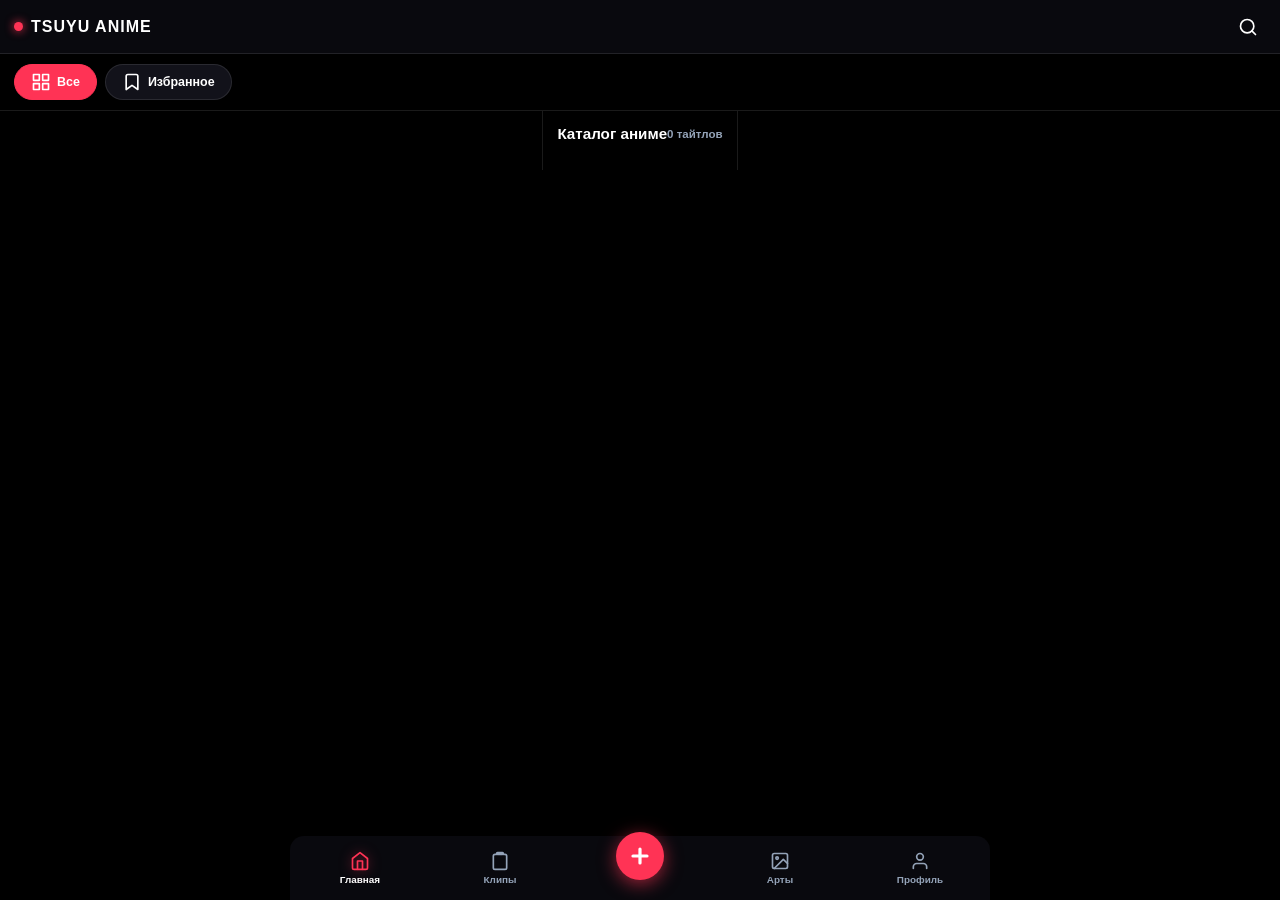
==== commit 71253382: "index.html" ====
--- a/index.html
+++ b/index.html
@@ -95,7 +95,7 @@
 
     /* GLOBAL ANNOUNCEMENT BANNER - STRICTLY NO GRADIENTS */
     .global-announcement-banner {
-      background-color: var(--accent-color);
+      background-color: #595959;
       color: #ffffff;
       padding: 10px 14px;
       font-size: 0.78rem;
@@ -134,7 +134,7 @@
       padding: 20px;
       opacity: 0;
       pointer-events: none;
-      transition: opacity 0.2s ease;
+      
     }
 
     .admin-announcement-modal.show {
@@ -150,13 +150,10 @@
       width: 100%;
       overflow: hidden;
       box-shadow: 0 20px 60px rgba(0, 0, 0, 0.9);
-      animation: modalPop 0.25s cubic-bezier(0.16, 1, 0.3, 1);
-    }
-
-    @keyframes modalPop {
-      from { transform: scale(0.9); opacity: 0; }
-      to { transform: scale(1); opacity: 1; }
-    }
+      
+    }
+
+    
 
     .admin-announcement-img {
       width: 100%;
@@ -178,7 +175,7 @@
       font-weight: 900;
       letter-spacing: 1px;
       text-transform: uppercase;
-      color: var(--accent-color);
+      color: var(--text-dim);
       align-self: flex-start;
     }
 
@@ -190,8 +187,8 @@
     }
 
     .admin-announcement-close {
-      background-color: var(--card);
-      border: 1px solid var(--border);
+      background-color: rgba(255, 255, 255, 0.1);
+      border: 1px solid rgba(255, 255, 255, 0.2);
       color: #fff;
       padding: 10px;
       border-radius: var(--radius-xs);
@@ -213,7 +210,7 @@
       left: 14px;
       right: 14px;
       background-color: rgba(18, 18, 26, 0.98);
-      border: 1px solid var(--accent-color);
+      border: 1px solid var(--border-bright);
       box-shadow: 0 10px 30px rgba(0, 0, 0, 0.9);
       border-radius: var(--radius-md);
       padding: 14px;
@@ -224,13 +221,10 @@
       gap: 12px;
       backdrop-filter: blur(16px);
       -webkit-backdrop-filter: blur(16px);
-      animation: slideUp 0.3s cubic-bezier(0.16, 1, 0.3, 1);
-    }
-
-    @keyframes slideUp {
-      from { transform: translateY(100%); opacity: 0; }
-      to { transform: translateY(0); opacity: 1; }
-    }
+      
+    }
+
+    
 
     .pwa-info {
       display: flex;
@@ -242,7 +236,7 @@
       width: 42px;
       height: 42px;
       border-radius: 12px;
-      background-color: var(--accent-color);
+      background-color: #595959;
       display: flex;
       align-items: center;
       justify-content: center;
@@ -576,24 +570,7 @@
     }
 
     .player-spin {
-      position: absolute;
-      top: 50%;
-      left: 50%;
-      width: 40px;
-      height: 40px;
-      margin-top: -20px;
-      margin-left: -20px;
-      border: 3px solid rgba(255, 255, 255, 0.15);
-      border-top-color: #ffffff;
-      border-radius: 50%;
-      animation: spin 0.6s linear infinite;
-      display: none;
-      z-index: 5;
-      pointer-events: none;
-    }
-
-    @keyframes spin {
-      100% { transform: rotate(360deg); }
+      display: none !important;
     }
 
     .lock-shield {
@@ -628,9 +605,9 @@
     }
 
     .lock-btn.is-locked {
-      background-color: var(--accent-green);
-      color: #000000;
-      border-color: var(--accent-green);
+      background-color: rgba(255, 255, 255, 0.2);
+      color: #ffffff;
+      border-color: rgba(255, 255, 255, 0.3);
     }
 
     .player-overlay {
@@ -644,7 +621,7 @@
       flex-direction: column;
       justify-content: space-between;
       opacity: 1;
-      transition: opacity 0.15s ease;
+      
       z-index: 10;
     }
 
@@ -668,7 +645,7 @@
       padding: 2px 5px;
       border-radius: 3px;
       background-color: var(--card);
-      color: var(--accent-blue);
+      color: rgba(255, 255, 255, 0.5);
       border: 1px solid var(--border);
       text-transform: uppercase;
       margin-right: 6px;
@@ -696,14 +673,15 @@
       width: 52px;
       height: 52px;
       border-radius: 50%;
-      background-color: #ffffff;
-      border: none;
-      color: #000000;
+      background-color: rgba(255, 255, 255, 0.15);
+      border: 1px solid rgba(255, 255, 255, 0.2);
+      color: #ffffff;
       display: flex;
       align-items: center;
       justify-content: center;
       cursor: pointer;
       z-index: 2;
+      backdrop-filter: blur(8px);
     }
 
     .center-play-btn:active {
@@ -714,7 +692,7 @@
       width: 22px;
       height: 22px;
       stroke: none;
-      fill: #000;
+      fill: #fff;
     }
 
     .tap-zone {
@@ -728,7 +706,7 @@
       color: rgba(255, 255, 255, 0);
       font-weight: 700;
       font-size: 0.8rem;
-      transition: background-color 0.1s, color 0.1s;
+      
     }
     .tap-l { left: 0; width: 35%; }
     .tap-c { left: 35%; width: 30%; }
@@ -768,7 +746,7 @@
     .timeline-fill {
       height: 100%;
       width: 0%;
-      background-color: var(--accent-color);
+      background-color: #595959;
       position: absolute;
       left: 0;
       top: 0;
@@ -778,7 +756,7 @@
       width: 10px;
       height: 10px;
       border-radius: 50%;
-      background-color: var(--accent-color);
+      background-color: #595959;
       position: absolute;
       top: 50%;
       transform: translate(-50%, -50%);
@@ -821,7 +799,7 @@
       background-color: var(--card);
       padding: 2px 6px;
       border-radius: var(--radius-xs);
-      color: var(--text);
+      color: rgba(255, 255, 255, 0.7);
       border: 1px solid var(--border);
     }
 
@@ -863,7 +841,7 @@
       font-weight: 800;
       letter-spacing: 0.8px;
       padding: 2px 6px;
-      background-color: var(--accent-color);
+      background-color: #595959;
       color: #ffffff;
       border-radius: 4px;
       text-transform: uppercase;
@@ -889,9 +867,9 @@
 
     .hero-btn {
       align-self: flex-start;
-      background-color: #ffffff;
-      color: #000000;
-      border: none;
+      background-color: rgba(255, 255, 255, 0.12);
+      color: #ffffff;
+      border: 1px solid rgba(255, 255, 255, 0.2);
       padding: 6px 14px;
       border-radius: var(--radius-xs);
       font-weight: 800;
@@ -935,6 +913,22 @@
       background-color: rgba(10, 10, 15, 0.6);
       border-bottom: 1px solid var(--border);
       cursor: pointer;
+      position: relative;
+      overflow: hidden;
+    }
+
+    .yt-mobile-card::before {
+      content: '';
+      position: absolute;
+      top: 0;
+      left: 0;
+      right: 0;
+      height: 1px;
+      background: rgba(255, 255, 255, 0.05);
+    }
+
+    .yt-mobile-card:active {
+      background-color: rgba(18, 18, 26, 0.8);
     }
 
     .yt-mobile-thumb-box {
@@ -1027,7 +1021,7 @@
     }
     .card-progress-fill {
       height: 100%;
-      background-color: var(--accent-color);
+      background-color: #595959;
       width: 0%;
     }
 
@@ -1095,16 +1089,16 @@
     }
 
     .mobile-act-btn.sync-btn {
-      background-color: #ffffff;
-      color: var(--surface);
+      background-color: rgba(255, 255, 255, 0.12);
+      color: #ffffff;
       font-weight: 800;
-      border: none;
+      border: 1px solid rgba(255, 255, 255, 0.2);
     }
 
     .mobile-act-btn.danger {
-      background-color: rgba(255, 51, 85, 0.15);
-      border-color: rgba(255, 51, 85, 0.4);
-      color: #ff4d6d;
+      background-color: rgba(255, 255, 255, 0.05);
+      border-color: rgba(255, 255, 255, 0.15);
+      color: rgba(255, 255, 255, 0.6);
     }
 
     .episodes-mobile-box {
@@ -1144,9 +1138,9 @@
     }
 
     .season-tab.active {
-      background-color: #ffffff;
-      color: #000000;
-      border-color: #ffffff;
+      background-color: var(--accent-color);
+      color: #ffffff;
+      border-color: var(--accent-color);
     }
 
     .mobile-ep-list {
@@ -1165,11 +1159,29 @@
       border: 1px solid var(--border);
       border-radius: var(--radius-xs);
       cursor: pointer;
+      position: relative;
+      overflow: hidden;
     }
 
     .mobile-ep-item.now-playing {
       border-left: 3px solid var(--accent-color);
       background-color: var(--card);
+    }
+
+    .mobile-ep-item.now-playing::after {
+      content: '▶';
+      position: absolute;
+      right: 40px;
+      top: 50%;
+      transform: translateY(-50%);
+      color: var(--accent-color);
+      font-size: 0.7rem;
+      animation: pulse 1.5s ease-in-out infinite;
+    }
+
+    @keyframes pulse {
+      0%, 100% { opacity: 1; }
+      50% { opacity: 0.3; }
     }
 
     .mobile-ep-left {
@@ -1231,8 +1243,8 @@
     }
 
     .ep-delete-btn:hover, .ep-delete-btn:active {
-      color: #ff4d6d;
-      background-color: rgba(255, 77, 109, 0.15);
+      color: rgba(255, 255, 255, 0.8);
+      background-color: rgba(255, 255, 255, 0.1);
     }
 
     /* COMMENTS SECTION FOR REGULAR VIDEOS */
@@ -1253,9 +1265,9 @@
     }
 
     .comment-disabled-banner {
-      background-color: rgba(255, 51, 85, 0.1);
-      border: 1px solid rgba(255, 51, 85, 0.3);
-      color: #ff4d6d;
+      background-color: rgba(255, 255, 255, 0.05);
+      border: 1px solid rgba(255, 255, 255, 0.1);
+      color: rgba(255, 255, 255, 0.5);
       padding: 12px;
       border-radius: var(--radius-xs);
       font-size: 0.8rem;
@@ -1420,7 +1432,7 @@
     }
 
     .timestamp-link:active {
-      background-color: var(--accent-color);
+      background-color: #595959;
       border-color: var(--accent-color);
       color: #ffffff;
     }
@@ -1441,8 +1453,9 @@
       overflow-y: scroll;
       scroll-snap-type: y mandatory;
       -webkit-overflow-scrolling: touch;
-      overscroll-behavior-y: contain;
+      overscroll-behavior-y: none;
       scrollbar-width: none;
+      scroll-behavior: auto;
     }
 
     .clips-view::-webkit-scrollbar {
@@ -1452,8 +1465,10 @@
     .clip-item {
       width: 100%;
       height: 100vh;
+      height: 100dvh;
       flex-shrink: 0;
       scroll-snap-align: start;
+      scroll-snap-stop: always;
       position: relative;
       display: flex;
       align-items: center;
@@ -1467,6 +1482,7 @@
       height: 100%;
       object-fit: contain;
       display: block;
+      pointer-events: none;
     }
 
     .clip-progress-bar {
@@ -1474,10 +1490,10 @@
       bottom: calc(var(--bottom-nav-height) + env(safe-area-inset-bottom, 0px));
       left: 0;
       height: 3px;
-      background-color: var(--accent-color);
+      background-color: #595959;
       z-index: 20;
       width: 0%;
-      transition: width 0.1s linear;
+      
     }
 
     .clip-overlay {
@@ -1486,13 +1502,37 @@
       left: 0;
       width: 100%;
       height: 100%;
-      background: linear-gradient(to top, rgba(0,0,0,0.85) 0%, rgba(0,0,0,0) 35%, rgba(0,0,0,0) 70%, rgba(0,0,0,0.4) 100%);
+      background: linear-gradient(to top, rgba(0,0,0,0.9) 0%, rgba(0,0,0,0) 40%, rgba(0,0,0,0) 60%, rgba(0,0,0,0.3) 100%);
       display: flex;
       flex-direction: column;
       justify-content: flex-end;
       padding: 20px 14px calc(var(--bottom-nav-height) + 24px);
       color: #fff;
       pointer-events: none;
+    }
+
+    .clip-sound-wave {
+      position: absolute;
+      bottom: calc(var(--bottom-nav-height) + 60px);
+      left: 14px;
+      display: flex;
+      align-items: flex-end;
+      gap: 2px;
+      height: 20px;
+      pointer-events: none;
+      opacity: 0.6;
+    }
+
+    .clip-sound-bar {
+      width: 2px;
+      background: rgba(255, 255, 255, 0.6);
+      border-radius: 1px;
+      animation: soundWave 0.5s ease-in-out infinite alternate;
+    }
+
+    @keyframes soundWave {
+      0% { height: 4px; }
+      100% { height: 16px; }
     }
 
     .clip-info {
@@ -1552,11 +1592,11 @@
     }
 
     .clip-action-btn.liked {
-      color: var(--accent-color);
+      color: #ffffff;
     }
 
     .clip-action-btn.delete-btn-clip {
-      color: #ff4d6d;
+      color: rgba(255, 255, 255, 0.5);
     }
 
     .clip-action-btn .svg-icon {
@@ -1564,7 +1604,7 @@
       height: 30px;
       stroke-width: 2.2;
       filter: drop-shadow(0 2px 8px rgba(0,0,0,0.8));
-      transition: transform 0.15s cubic-bezier(0.175, 0.885, 0.32, 1.275);
+      
     }
 
     .clip-action-btn:active .svg-icon {
@@ -1610,7 +1650,7 @@
       justify-content: flex-end;
       opacity: 0;
       pointer-events: none;
-      transition: opacity 0.25s ease;
+      
     }
 
     .clip-comments-drawer-backdrop.show {
@@ -1631,7 +1671,7 @@
       backdrop-filter: blur(16px);
       -webkit-backdrop-filter: blur(16px);
       transform: translateY(100%);
-      transition: transform 0.3s cubic-bezier(0.16, 1, 0.3, 1);
+      
       box-shadow: 0 -10px 40px rgba(0,0,0,0.8);
       padding-bottom: env(safe-area-inset-bottom, 10px);
     }
@@ -1735,7 +1775,7 @@
       cursor: pointer;
       background-color: var(--card);
       border: 1px solid var(--border);
-      transition: transform 0.15s ease;
+      
     }
 
     .arts-masonry .art-card:active {
@@ -1779,7 +1819,7 @@
       width: 52px;
       height: 52px;
       border-radius: 50%;
-      background-color: var(--accent-color);
+      background-color: #595959;
       color: #fff;
       border: none;
       display: flex;
@@ -1787,8 +1827,8 @@
       justify-content: center;
       cursor: pointer;
       z-index: 140;
-      box-shadow: 0 4px 20px rgba(255, 51, 85, 0.5);
-      transition: transform 0.15s ease;
+      box-shadow: 0 4px 20px rgba(0, 0, 0, 0.6);
+      
     }
 
     .art-upload-float:active {
@@ -1810,7 +1850,7 @@
       justify-content: center;
       opacity: 0;
       pointer-events: none;
-      transition: opacity 0.2s ease;
+      
       padding: 20px;
     }
 
@@ -2028,8 +2068,8 @@
       font-weight: 900;
       padding: 2px 6px;
       border-radius: 4px;
-      background-color: var(--accent-green);
-      color: #000;
+      background-color: rgba(255, 255, 255, 0.15);
+      color: #fff;
       text-transform: uppercase;
     }
 
@@ -2064,11 +2104,11 @@
       height: 100%;
       background-color: var(--accent-green);
       width: 0%;
-      transition: width 0.3s ease;
-    }
-
-    .rtdb-progress-fill.warn { background-color: #f59e0b; }
-    .rtdb-progress-fill.danger { background-color: #ff3355; }
+      
+    }
+
+    .rtdb-progress-fill.warn { background-color: rgba(255, 255, 255, 0.3); }
+    .rtdb-progress-fill.danger { background-color: rgba(255, 255, 255, 0.15); }
 
     .admin-stats-grid {
       display: grid;
@@ -2091,11 +2131,11 @@
     .admin-stat-num {
       font-size: 1.4rem;
       font-weight: 900;
-      color: var(--accent-blue);
+      color: rgba(255, 255, 255, 0.8);
     }
 
     .admin-stat-num.highlight {
-      color: var(--accent-green);
+      color: #ffffff;
     }
 
     .admin-stat-lbl {
@@ -2140,7 +2180,7 @@
       cursor: pointer;
       top: 0; left: 0; right: 0; bottom: 0;
       background-color: #334;
-      transition: .2s;
+      
       border-radius: 24px;
       border: 1px solid var(--border);
     }
@@ -2153,12 +2193,12 @@
       left: 2px;
       bottom: 2px;
       background-color: white;
-      transition: .2s;
+      
       border-radius: 50%;
     }
 
     input:checked + .switch-slider {
-      background-color: var(--accent-color);
+      background-color: #595959;
     }
 
     input:checked + .switch-slider:before {
@@ -2171,10 +2211,10 @@
       align-items: center;
       justify-content: space-between;
       padding: 8px 12px;
-      background-color: rgba(0, 230, 118, 0.15);
-      border: 1px solid var(--accent-green);
+      background-color: rgba(255, 255, 255, 0.05);
+      border: 1px solid rgba(255, 255, 255, 0.15);
       border-radius: var(--radius-xs);
-      color: var(--accent-green);
+      color: rgba(255, 255, 255, 0.7);
       font-size: 0.75rem;
       font-weight: 800;
       margin-top: 4px;
@@ -2220,7 +2260,10 @@
 
     .b-nav-item.active .svg-icon {
       stroke: var(--accent-color);
-    }
+      filter: drop-shadow(0 0 6px rgba(255, 51, 85, 0.5));
+    }
+
+
 
     .b-nav-add-wrap {
       display: flex;
@@ -2280,7 +2323,7 @@
       justify-content: center;
       opacity: 0;
       pointer-events: none;
-      transition: opacity 0.15s ease;
+      
     }
 
     .modal-backdrop.show {
@@ -2427,6 +2470,28 @@
       filter: brightness(1.1);
     }
 
+    /* ===== RIPPLE EFFECT ===== */
+    .ripple {
+      position: relative;
+      overflow: hidden;
+    }
+    .ripple::after {
+      content: '';
+      position: absolute;
+      top: 50%;
+      left: 50%;
+      width: 0;
+      height: 0;
+      background: rgba(255, 255, 255, 0.2);
+      border-radius: 50%;
+      transform: translate(-50%, -50%);
+      transition: width 0.3s, height 0.3s;
+    }
+    .ripple:active::after {
+      width: 200%;
+      height: 200%;
+    }
+
     /* IMAGE CROPPER CANVAS BOX */
     .cropper-preview-container {
       width: 100%;
@@ -2495,8 +2560,9 @@
     }
 
     .speed-opt.active {
-      border-color: var(--accent-color);
-      color: var(--accent-color);
+      border-color: rgba(255, 255, 255, 0.4);
+      color: #ffffff;
+      background-color: rgba(255, 255, 255, 0.1);
     }
 
     /* SLEEK TOAST */
@@ -2530,7 +2596,7 @@
       gap: 10px;
       opacity: 0;
       transform: translateY(-10px);
-      transition: all 0.2s ease;
+      
     }
 
     .toast-msg.show {
@@ -2539,8 +2605,8 @@
     }
 
     .toast-msg.danger {
-      border-color: rgba(255, 51, 85, 0.6);
-      background-color: rgba(30, 10, 15, 0.96);
+      border-color: rgba(255, 255, 255, 0.2);
+      background-color: rgba(20, 20, 30, 0.96);
     }
 
     .confirm-dialog-backdrop {
@@ -2557,7 +2623,7 @@
       padding: 20px;
       opacity: 0;
       pointer-events: none;
-      transition: opacity 0.15s ease;
+      
     }
 
     .confirm-dialog-backdrop.show {
@@ -2613,7 +2679,7 @@
     }
 
     .confirm-btn.danger {
-      background-color: var(--accent-color);
+      background-color: #595959;
       color: #fff;
     }
 
@@ -2640,21 +2706,72 @@
     }
 
     .action-sheet-btn.danger {
-      background-color: rgba(255, 51, 85, 0.15);
-      border-color: rgba(255, 51, 85, 0.4);
-      color: #ff4d6d;
+      background-color: rgba(255, 255, 255, 0.05);
+      border-color: rgba(255, 255, 255, 0.15);
+      color: rgba(255, 255, 255, 0.6);
     }
 
     #sub-file-input, #cover-file-input, #ep-thumb-file-input, #avatar-file-input, #wallpaper-file-input, #font-file-input, #art-file-input, #base64-media-input { display: none; }
+    /* ===== SHIMMER LOADING (Netflix style) ===== */
+    .shimmer-card {
+      display: flex;
+      flex-direction: column;
+      gap: 10px;
+      padding: 0 14px 16px;
+    }
+    .shimmer-thumb {
+      width: 100%;
+      aspect-ratio: 16/9;
+      background: linear-gradient(90deg, var(--card) 25%, var(--card-hover) 50%, var(--card) 75%);
+      background-size: 200% 100%;
+      animation: shimmer 1.2s infinite;
+      border-radius: var(--radius-sm);
+    }
+    .shimmer-lines {
+      display: flex;
+      flex-direction: column;
+      gap: 6px;
+      padding: 0 52px;
+    }
+    .shimmer-line {
+      height: 14px;
+      background: linear-gradient(90deg, var(--card) 25%, var(--card-hover) 50%, var(--card) 75%);
+      background-size: 200% 100%;
+      animation: shimmer 1.2s infinite;
+      border-radius: 4px;
+    }
+    .shimmer-line.short { width: 60%; }
+    @keyframes shimmer {
+      0% { background-position: 200% 0; }
+      100% { background-position: -200% 0; }
+    }
+
+    /* ===== RESPONSIVE ADAPTIVE ===== */
+    @media (min-width: 768px) {
+      .app-main { max-width: 600px; margin: 0 auto; border-left: 1px solid var(--border); border-right: 1px solid var(--border); }
+      .bottom-nav { max-width: 600px; left: 50%; transform: translateX(-50%); border-radius: 14px 14px 0 0; }
+      .modal-backdrop { align-items: center; padding: 20px; }
+      .modal-box { border-radius: 20px !important; }
+    }
+    @media (min-width: 1200px) {
+      .app-main { max-width: 700px; }
+      .bottom-nav { max-width: 700px; }
+    }
+    @media (max-height: 500px) and (orientation: landscape) {
+      .mobile-header { height: 44px; }
+      .bottom-nav { height: 48px; }
+      .hero-banner { height: 120px; }
+    }
+
+    /* ===== WEBVIEW HIDING ===== */
+    ::-webkit-scrollbar { display: none !important; width: 0 !important; height: 0 !important; }
+    * { -webkit-tap-highlight-color: transparent !important; -webkit-touch-callout: none !important; -webkit-text-size-adjust: none !important; }
+    img, video { -webkit-user-drag: none !important; }
   </style>
 </head>
 <body>
   <!-- PULL TO REFRESH INDICATOR -->
-  <div id="pullRefreshIndicator" style="position:fixed; top:-50px; left:50%; transform:translateX(-50%); z-index:200; display:flex; align-items:center; justify-content:center; transition:top 0.2s ease;">
-    <div style="width:36px; height:36px; border-radius:50%; background-color:var(--card); border:1px solid var(--border); display:flex; align-items:center; justify-content:center; box-shadow:0 4px 12px rgba(0,0,0,0.5);">
-      <svg class="svg-icon" id="pullRefreshIcon" viewBox="0 0 24 24" style="width:18px; height:18px; transition:transform 0.2s;"><polyline points="23 4 23 10 17 10"></polyline><path d="M20.49 15a9 9 0 1 1-2.12-9.36L23 10"></path></svg>
-    </div>
-  </div>
+  
 
   <!-- GLOBAL ANNOUNCEMENT BANNER -->
   <div class="global-announcement-banner" id="globalAnnouncementBanner" onclick="openAnnouncementModal()">
@@ -2775,10 +2892,10 @@
     <!-- VIEW 2: WATCH SCREEN -->
     <div id="detailsView" style="display: none;">
       <div class="player-wrap" id="playerWrap">
-        <video class="video-node" id="videoNode" playsinline webkit-playsinline></video>
-        <div class="player-spin" id="playerSpin"></div>
+        <video class="video-node" id="videoNode" playsinline webkit-playsinline crossorigin="anonymous"></video>
+        
         <div class="lock-shield" id="lockShield"></div>
-        <div class="double-tap-heart" id="doubleTapHeart">❤</div>
+        
 
         <div class="lock-pin">
           <button class="lock-btn" id="lockBtn" title="Заблокировать сенсор">
@@ -3189,9 +3306,19 @@
       <div class="form-group" style="margin-top:6px;">
         <label class="form-label">Объявление от админа</label>
         <input type="text" class="form-input" id="adminAnnouncementInput" placeholder="Текст объявления..." style="margin-bottom:8px;">
-        <input type="url" class="form-input" id="adminAnnouncementImageInput" placeholder="Ссылка на картинку (опционально)..." style="margin-bottom:8px;">
+        <div style="display:flex; gap:6px; align-items:center; margin-bottom:8px;">
+          <input type="url" class="form-input" id="adminAnnouncementImageInput" placeholder="Ссылка на картинку (опционально)..." style="flex:1; margin:0;">
+          <input type="file" id="admin-announce-image-input" accept="image/*" style="display:none;">
+          <button class="h-icon-btn" onclick="document.getElementById('admin-announce-image-input').click()" title="Выбрать файл" style="width:38px;height:38px;flex-shrink:0;">
+            <svg class="svg-icon" viewBox="0 0 24 24" style="width:18px;height:18px;"><path d="M21.44 11.05l-9.19 9.19a6 6 0 0 1-8.49-8.49l9.19-9.19a4 4 0 0 1 5.66 5.66l-9.2 9.19a2 2 0 0 1-2.83-2.83l8.49-8.48"></path></svg>
+          </button>
+        </div>
+        <div class="base64-file-badge" id="adminAnnounceImageBadge" style="display:none;">
+          <span>✓ Фото выбрано</span>
+          <button onclick="clearAdminAnnounceImage()" style="background:none; border:none; color:#ff4d6d; font-weight:800; cursor:pointer;">✕</button>
+        </div>
         <div style="display:flex; gap:6px;">
-          <button class="file-btn" onclick="saveAdminAnnouncement()" style="flex:1; background:var(--accent-color); color:#fff; border:none; font-weight:800;">Отправить</button>
+          <button class="file-btn" onclick="saveAdminAnnouncement()" style="flex:1; background:rgba(255,255,255,0.12); color:#fff; border:1px solid rgba(255,255,255,0.15); font-weight:800;">Отправить</button>
           <button class="file-btn" onclick="deleteAdminAnnouncement()" style="padding:0 12px; background:rgba(255,51,85,0.2); color:#ff4d6d; border:1px solid rgba(255,51,85,0.4); font-weight:800;">Удалить</button>
         </div>
       </div>
@@ -3518,17 +3645,39 @@
   </div>
 
   <!-- HIDDEN FILE INPUTS -->
-  <input type="file" id="art-file-input" accept="image/*">
-  <input type="file" id="base64-media-input" accept="video/*">
-  <input type="file" id="sub-file-input" accept=".vtt,.srt">
-  <input type="file" id="cover-file-input" accept="image/*">
-  <input type="file" id="ep-thumb-file-input" accept="image/*">
-  <input type="file" id="avatar-file-input" accept="image/*">
-  <input type="file" id="wallpaper-file-input" accept="image/*">
-  <input type="file" id="font-file-input" accept=".ttf,.woff,.woff2">
+  <input type="file" id="art-file-input" accept="image/*" style="display:none;">
+  <input type="file" id="admin-announce-image-input" accept="image/*" style="display:none;">
+  <input type="file" id="base64-media-input" accept="video/*" style="display:none;">
+  <input type="file" id="sub-file-input" accept=".vtt,.srt" style="display:none;">
+  <input type="file" id="cover-file-input" accept="image/*" style="display:none;">
+  <input type="file" id="ep-thumb-file-input" accept="image/*" style="display:none;">
+  <input type="file" id="avatar-file-input" accept="image/*" style="display:none;">
+  <input type="file" id="wallpaper-file-input" accept="image/*" style="display:none;">
+  <input type="file" id="font-file-input" accept=".ttf,.woff,.woff2" style="display:none;">
 
   <!-- JAVASCRIPT ENTERPRISE ENGINE -->
   <script>
+    // ===== WEBVIEW DETECTION =====
+    const isWebView = () => {
+      const ua = navigator.userAgent.toLowerCase();
+      return ua.includes('wv') || ua.includes('webview') || window.Android !== undefined ||
+        (window.webkit && window.webkit.messageHandlers) ||
+        /(iPhone|iPod|iPad).*AppleWebKit(?!.*Safari)/i.test(navigator.userAgent);
+    };
+    const isStandalone = () => window.matchMedia('(display-mode: standalone)').matches ||
+      window.navigator.standalone === true || localStorage.getItem('tsuyu_app_mode') === 'standalone';
+
+    if (isWebView() || isStandalone()) {
+      document.addEventListener('contextmenu', e => e.preventDefault());
+      localStorage.setItem('pwa_prompt_dismissed', 'true');
+      localStorage.setItem('tsuyu_app_mode', 'standalone');
+    }
+
+    // Android bridge
+    window.TsuyuApp = { isWebView, isStandalone };
+    window.addEventListener('load', () => {
+      if (window.Android && window.Android.onPageLoaded) window.Android.onPageLoaded(document.title);
+    });
     // ==========================================================================
     // 0. SECURITY & UTILITY FUNCTIONS
     // ==========================================================================
@@ -3565,14 +3714,11 @@
       `;
       container.appendChild(toast);
       
-      requestAnimationFrame(() => {
-        toast.classList.add('show');
-      });
-
+      toast.classList.add('show');
       setTimeout(() => {
         toast.classList.remove('show');
-        setTimeout(() => toast.remove(), 250);
-      }, 3200);
+        toast.remove();
+      }, 2000);
     }
 
     let confirmCallback = null;
@@ -3594,15 +3740,14 @@
 
     document.addEventListener('focusin', (e) => {
       if (e.target && e.target.classList.contains('form-input')) {
-        setTimeout(() => {
-          e.target.scrollIntoView({ behavior: 'smooth', block: 'center' });
-        }, 200);
+        e.target.scrollIntoView({ block: 'center' });
       }
     });
 
     // PWA INSTALLATION LOGIC
     let deferredPwaPrompt = null;
     window.addEventListener('beforeinstallprompt', (e) => {
+      if (isWebView()) { e.preventDefault(); return; }
       e.preventDefault();
       deferredPwaPrompt = e;
       if (!localStorage.getItem('pwa_prompt_dismissed')) {
@@ -3626,6 +3771,28 @@
       document.getElementById('pwaInstallCard').style.display = 'none';
       localStorage.setItem('pwa_prompt_dismissed', 'true');
     }
+
+    // ==========================================================================
+    // 0.5. ULTRA-FAST RTDB LOCAL CACHE
+    // ==========================================================================
+    const RTDB_CACHE = {
+      anime: JSON.parse(localStorage.getItem('tsuyu_cache_anime') || 'null'),
+      covers: JSON.parse(localStorage.getItem('tsuyu_cache_covers') || 'null'),
+      arts: JSON.parse(localStorage.getItem('tsuyu_cache_arts') || 'null'),
+      clips: JSON.parse(localStorage.getItem('tsuyu_cache_clips') || 'null'),
+      timestamp: parseInt(localStorage.getItem('tsuyu_cache_time') || '0'),
+
+      isFresh() { return Date.now() - this.timestamp < 300000; }, // 5 min
+
+      save(key, data) {
+        try {
+          localStorage.setItem('tsuyu_cache_' + key, JSON.stringify(data));
+          localStorage.setItem('tsuyu_cache_time', Date.now().toString());
+        } catch(e) {}
+      },
+
+      get(key) { return this[key] || null; }
+    };
 
     // ==========================================================================
     // 1. FIREBASE REALTIME DATABASE & ACCURATE PRESENCE ENGINE
@@ -3901,6 +4068,12 @@
         }
       }
       return null;
+    }
+
+    // INSTANT render from cache first
+    if (RTDB_CACHE.get('anime') && RTDB_CACHE.isFresh()) {
+      allAnimeItems = RTDB_CACHE.get('anime');
+      refreshUI();
     }
 
     animeLibRef.on('value', (snap) => {
@@ -3926,9 +4099,15 @@
         }
       });
       allAnimeItems = parsedItems;
+      RTDB_CACHE.save('anime', parsedItems);
       refreshUI();
       calculateExactRtdbStats();
     });
+
+    if (RTDB_CACHE.get('covers') && RTDB_CACHE.isFresh()) {
+      allCoversData = RTDB_CACHE.get('covers');
+      refreshUI();
+    }
 
     coversRef.on('value', (snap) => {
       const data = snap.val() || {};
@@ -3938,12 +4117,19 @@
           allCoversData[k] = { coverUrl: data[k].coverUrl || data[k].cover, path: `anime_covers/${k}` };
         }
       });
+      RTDB_CACHE.save('covers', allCoversData);
       refreshUI();
     });
+
+    if (RTDB_CACHE.get('arts') && RTDB_CACHE.isFresh()) {
+      allArtsItems = RTDB_CACHE.get('arts');
+      if (showingArtsOnly) renderArtsGallery();
+    }
 
     artsRef.on('value', (snap) => {
       const data = snap.val() || {};
       allArtsItems = Object.keys(data).map(k => ({ id: k, ...data[k] })).sort((a,b) => (b.createdAt || 0) - (a.createdAt || 0));
+      RTDB_CACHE.save('arts', allArtsItems);
       if (showingArtsOnly) renderArtsGallery();
     });
 
@@ -3963,6 +4149,8 @@
       document.getElementById('statAnimeCount').textContent = allAnimeItems.filter(i=>!i.isClip).length;
       document.getElementById('statClipsCount').textContent = allAnimeItems.filter(i=>i.isClip).length;
       document.getElementById('statArtsCount').textContent = allArtsItems.length;
+
+
     }
 
     // CONTINUE WATCHING ROW
@@ -4135,7 +4323,11 @@
       const animeItems = allAnimeItems.filter(item => !item.isClip);
 
       if (animeItems.length === 0) {
-        grid.innerHTML = '<div style="text-align:center; padding:40px; font-size:0.8rem; color:var(--text-dim);"><div style="width:32px; height:32px; margin:0 auto 16px; border:3px solid rgba(255,255,255,0.15); border-top-color:#fff; border-radius:50%; animation:spin 0.6s linear infinite;"></div>Загрузка каталога...</div>';
+        grid.innerHTML = `
+          <div class="shimmer-card"><div class="shimmer-thumb"></div><div class="shimmer-lines"><div class="shimmer-line"></div><div class="shimmer-line short"></div></div></div>
+          <div class="shimmer-card"><div class="shimmer-thumb"></div><div class="shimmer-lines"><div class="shimmer-line"></div><div class="shimmer-line short"></div></div></div>
+          <div class="shimmer-card"><div class="shimmer-thumb"></div><div class="shimmer-lines"><div class="shimmer-line"></div><div class="shimmer-line short"></div></div></div>
+        `;
         countText.textContent = '0 тайтлов';
         return;
       }
@@ -4330,13 +4522,16 @@
     function saveAdminAnnouncement() {
       const text = document.getElementById('adminAnnouncementInput').value.trim();
       const imageUrl = document.getElementById('adminAnnouncementImageInput').value.trim();
+      const finalImage = adminAnnounceImageBase64 || imageUrl || null;
       const updates = {};
       if (text) updates.announcement = text;
       else updates.announcement = null;
-      if (imageUrl) updates.announcement_image = imageUrl;
+      if (finalImage) updates.announcement_image = finalImage;
       else updates.announcement_image = null;
 
       settingsRef.update(updates).then(() => {
+        adminAnnounceImageBase64 = null;
+        document.getElementById('adminAnnounceImageBadge').style.display = 'none';
         showToast(text ? 'Объявление опубликовано!' : 'Объявление убрано');
       });
     }
@@ -4344,10 +4539,37 @@
     function deleteAdminAnnouncement() {
       document.getElementById('adminAnnouncementInput').value = '';
       document.getElementById('adminAnnouncementImageInput').value = '';
+      adminAnnounceImageBase64 = null;
+      document.getElementById('adminAnnounceImageBadge').style.display = 'none';
       settingsRef.child('announcement').remove();
       settingsRef.child('announcement_image').remove().then(() => {
         showToast('Объявление удалено');
       });
+    }
+
+    let adminAnnounceImageBase64 = null;
+
+    document.getElementById('admin-announce-image-input').addEventListener('change', (e) => {
+      const file = e.target.files[0];
+      if (file) {
+        if (file.size > 5 * 1024 * 1024) {
+          showToast('Фото слишком большое (>5MB)!', 'danger');
+          return;
+        }
+        const reader = new FileReader();
+        reader.onload = (ev) => {
+          adminAnnounceImageBase64 = ev.target.result;
+          document.getElementById('adminAnnounceImageBadge').style.display = 'flex';
+          showToast('Фото выбрано');
+        };
+        reader.readAsDataURL(file);
+      }
+    });
+
+    function clearAdminAnnounceImage() {
+      adminAnnounceImageBase64 = null;
+      document.getElementById('adminAnnounceImageBadge').style.display = 'none';
+      document.getElementById('admin-announce-image-input').value = '';
     }
 
     // ==========================================================================
@@ -4546,6 +4768,11 @@
 
     function convertGoogleDriveUrl(url) {
       if (!url) return '';
+      // Прямые ссылки с поддержкой HTTP Range (Railway, собственные серверы и т.д.)
+      // Оставляем как есть - браузер сам обработает Range заголовки
+      if (url.includes('railway.app') || url.includes('localhost') || url.includes('127.0.0.1')) {
+        return url;
+      }
       if (url.includes('drive.google.com')) {
         const match = url.match(/\/file\/d\/([a-zA-Z0-9_-]+)/) || url.match(/id=([a-zA-Z0-9_-]+)/);
         if (match && match[1]) {
@@ -4562,7 +4789,6 @@
       const fullTitle = `${category} — S${season}E${episode}: ${epName}`;
 
       playerWrap.classList.add('active');
-      showSpin(true);
       pTitle.textContent = fullTitle;
       sourceTag.textContent = rawUrl.startsWith('data:') ? 'BASE64' : (rawUrl.includes('drive.google.com') ? 'GDRIVE' : 'STREAM');
 
@@ -4576,6 +4802,7 @@
 
       if (hls) { hls.destroy(); hls = null; }
 
+      // HLS потоки (.m3u8) обрабатываем через hls.js
       if (finalUrl.includes('.m3u8')) {
         if (Hls.isSupported()) {
           hls = new Hls();
@@ -4591,11 +4818,13 @@
           video.play().catch(()=>{});
         }
       } else {
+        // Прямые MP4/WebM и другие файлы — нативная поддержка HTTP Range
+        // Перемотка работает через стандартный Range: bytes=... заголовок
         video.src = finalUrl;
         video.play().then(() => {
           showSpin(false);
           updatePlayState(true);
-        }).catch(() => showSpin(false));
+        }).catch(() => {});
       }
       resetHideTimer();
     }
@@ -4649,17 +4878,14 @@
     centerPlayBtn.addEventListener('click', (e) => { e.stopPropagation(); togglePlay(); });
     bottomPlayBtn.addEventListener('click', (e) => { e.stopPropagation(); togglePlay(); });
 
-    function showSpin(show) { playerSpin.style.display = show ? 'block' : 'none'; }
-
-    video.addEventListener('waiting', () => showSpin(true));
-    video.addEventListener('playing', () => showSpin(false));
+    function showSpin(show) { /* RTDB instant - no spinners */ }
+
+    // RTDB instant - no artificial spinners
 
     function resetHideTimer() {
       clearTimeout(hideTimeout);
       if (!video.paused && !isLocked) {
-        hideTimeout = setTimeout(() => {
-          playerOverlay.classList.add('hidden');
-        }, 1200);
+        playerOverlay.classList.add('hidden');
       }
     }
 
@@ -4690,20 +4916,11 @@
       e.stopPropagation();
       if (isLocked) return;
       const now = Date.now();
-      if (now - lastDoubleTapTime < 350) {
-        const heart = document.getElementById('doubleTapHeart');
-        heart.classList.remove('animate');
-        void heart.offsetWidth;
-        heart.classList.add('animate');
-        haptic('medium');
-      }
-      lastDoubleTapTime = now;
-      const now2 = Date.now();
-      if (now2 - lastC < 300) {
+      if (now - lastC < 300) {
         togglePlay();
         flash(tapC);
       }
-      lastC = now2;
+      lastC = now;
       resetHideTimer();
     });
 
@@ -4735,7 +4952,7 @@
 
     function flash(el) {
       el.classList.add('active');
-      setTimeout(() => el.classList.remove('active'), 250);
+      el.classList.remove('active');
     }
 
     video.addEventListener('timeupdate', () => {
@@ -4788,11 +5005,14 @@
     document.getElementById('fsBtn').addEventListener('click', (e) => {
       e.stopPropagation();
       if (isLocked) return;
-      if (!document.fullscreenElement) {
-        if (playerWrap.requestFullscreen) playerWrap.requestFullscreen();
+      const el = playerWrap;
+      if (!document.fullscreenElement && !document.webkitFullscreenElement) {
+        const req = el.requestFullscreen || el.webkitRequestFullscreen || el.webkitEnterFullScreen || el.msRequestFullscreen;
+        if (req) req.call(el);
         if (screen.orientation && screen.orientation.lock) screen.orientation.lock('landscape').catch(()=>{});
       } else {
-        if (document.exitFullscreen) document.exitFullscreen();
+        const exit = document.exitFullscreen || document.webkitExitFullscreen || document.msExitFullscreen;
+        if (exit) exit.call(document);
         if (screen.orientation && screen.orientation.unlock) screen.orientation.unlock();
       }
     });
@@ -4982,6 +5202,9 @@
 
             <div class="clip-progress-bar"></div>
             <div class="clip-overlay">
+              <div class="clip-sound-wave" id="soundWave_${clip.id}">
+                ${Array(12).fill(0).map((_,i) => `<div class="clip-sound-bar" style="animation-delay:${i*0.05}s;height:${4+Math.random()*12}px"></div>`).join('')}
+              </div>
               <div class="clip-info">
                 <div class="clip-title">${escapeHtml(clip.name || clip.category)}</div>
                 ${clip.hashtags ? `<div class="clip-meta">${escapeHtml(clip.hashtags)}</div>` : ''}
@@ -5064,7 +5287,7 @@
           const clipItem = videoEl.closest('.clip-item');
           const progBar = clipItem ? clipItem.querySelector('.clip-progress-bar') : null;
 
-          if (entry.isIntersecting && entry.intersectionRatio > 0.75) {
+          if (entry.isIntersecting && entry.intersectionRatio >= 0.5) {
             videoEl.muted = isClipMuted;
             videoEl.play().catch(() => {
               videoEl.muted = true;
@@ -5072,7 +5295,6 @@
             });
             if (progBar) progBar.style.opacity = '1';
 
-            // INCREMENT VIEWS IN REALTIME
             const clipId = clipItem ? clipItem.getAttribute('data-clip-id') : null;
             if (clipId && !sessionViewedClips.has(clipId)) {
               sessionViewedClips.add(clipId);
@@ -5084,7 +5306,7 @@
             if (progBar) progBar.style.opacity = '0';
           }
         });
-      }, { threshold: 0.75 });
+      }, { threshold: [0, 0.25, 0.5, 0.75, 1] });
 
       clipVideos.forEach(videoEl => {
         clipsIntersectionObserver.observe(videoEl);
@@ -5258,14 +5480,71 @@
       }
 
       masonry.innerHTML = filtered.map(art => `
-        <div class="art-card" onclick="openArtLightbox('${escapeAttr(art.url)}', '${escapeAttr(art.title)}', '${escapeAttr(art.author)}')">
+        <div class="art-card"
+             onclick="openArtLightbox('${escapeAttr(art.url)}', '${escapeAttr(art.title)}', '${escapeAttr(art.author)}')"
+             oncontextmenu="event.preventDefault(); deleteArtItem('${art.id}', '${escapeAttr(art.title)}');"
+             ontouchstart="handleArtLongPress(event, '${art.id}', '${escapeAttr(art.title)}')"
+             ontouchend="clearArtLongPress()"
+             onmousedown="handleArtLongPress(event, '${art.id}', '${escapeAttr(art.title)}')"
+             onmouseup="clearArtLongPress()"
+             onmouseleave="clearArtLongPress()">
           <img class="art-card-img" src="${escapeAttr(art.url)}" loading="lazy" alt="${escapeAttr(art.title)}">
+          <button class="art-save-btn" onclick="event.stopPropagation(); toggleSaveArt('${art.id}')" title="Сохранить">
+            <svg class="svg-icon" viewBox="0 0 24 24" style="width:16px;height:16px;fill:none;stroke:currentColor;stroke-width:2.5;"><path d="M19 21l-7-5-7 5V5a2 2 0 0 1 2-2h10a2 2 0 0 1 2 2z"></path></svg>
+          </button>
           <div class="art-card-overlay">
             <div class="art-card-title">${escapeHtml(art.title || 'Аниме Арт')}</div>
             <div class="art-card-author">${escapeHtml(art.author || 'Автор')}</div>
           </div>
         </div>
       `).join('');
+    }
+
+    let artLongPressTimer = null;
+
+    function handleArtLongPress(event, artId, artTitle) {
+      artLongPressTimer = setTimeout(() => {
+        haptic('heavy');
+        deleteArtItem(artId, artTitle);
+      }, 600);
+    }
+
+    function clearArtLongPress() {
+      clearTimeout(artLongPressTimer);
+    }
+
+    function deleteArtItem(artId, artTitle) {
+      showCustomConfirm(
+        'Удалить арт?',
+        `Арт "${artTitle || 'Без названия'}" будет удален из галереи!`,
+        'Удалить',
+        (confirmed) => {
+          if (confirmed) {
+            artsRef.child(artId).remove().then(() => {
+              showToast('Арт удален из галереи');
+              renderArtsGallery();
+            }).catch(err => {
+              showToast('Ошибка удаления: ' + err.message, 'danger');
+            });
+          }
+        }
+      );
+    }
+
+    let savedArts = JSON.parse(localStorage.getItem('tsuyu_saved_arts') || '[]');
+
+    function toggleSaveArt(artId) {
+      const idx = savedArts.indexOf(artId);
+      if (idx > -1) {
+        savedArts.splice(idx, 1);
+        showToast('Удалено из сохраненных');
+      } else {
+        savedArts.push(artId);
+        showToast('Сохранено');
+        haptic('light');
+      }
+      localStorage.setItem('tsuyu_saved_arts', JSON.stringify(savedArts));
+      renderArtsGallery();
     }
 
     function openArtUploadModal() {
@@ -5416,12 +5695,10 @@
     }
 
     function handleCommentTouchStart(event, key, text, author) {
-      longPressTimer = setTimeout(() => {
-        haptic('medium');
-        selectedCommentKey = key;
-        selectedCommentData = text;
-        document.getElementById('commentOptionsModal').classList.add('show');
-      }, 500);
+      haptic('medium');
+      selectedCommentKey = key;
+      selectedCommentData = text;
+      document.getElementById('commentOptionsModal').classList.add('show');
     }
 
     function handleCommentTouchEnd() {
@@ -6117,54 +6394,18 @@
     }
 
     document.addEventListener('DOMContentLoaded', () => {
-      setTimeout(drawColorPalette, 200);
+      drawColorPalette();
       updateCacheSizeDisplay();
       if (!localStorage.getItem('user_id')) {
         localStorage.setItem('user_id', 'user_' + Date.now() + Math.random().toString(36).substring(2, 8));
       }
-      initPullToRefresh();
+
       // Auto-show home view on first load
       showCatalogView();
     });
 
     // PULL TO REFRESH
-    function initPullToRefresh() {
-      let startY = 0;
-      let currentY = 0;
-      let isPulling = false;
-      const indicator = document.getElementById('pullRefreshIndicator');
-      const icon = document.getElementById('pullRefreshIcon');
-      const threshold = 80;
-
-      document.addEventListener('touchstart', (e) => {
-        if (window.scrollY <= 0 && !showingClipsOnly) {
-          startY = e.touches[0].clientY;
-          isPulling = true;
-        }
-      }, { passive: true });
-
-      document.addEventListener('touchmove', (e) => {
-        if (!isPulling) return;
-        currentY = e.touches[0].clientY;
-        const diff = currentY - startY;
-        if (diff > 0 && diff < threshold * 2) {
-          indicator.style.top = (diff / 2 - 50) + 'px';
-          icon.style.transform = 'rotate(' + (diff * 2) + 'deg)';
-        }
-      }, { passive: true });
-
-      document.addEventListener('touchend', () => {
-        if (!isPulling) return;
-        const diff = currentY - startY;
-        indicator.style.top = '-50px';
-        icon.style.transform = 'rotate(0deg)';
-        isPulling = false;
-        if (diff > threshold) {
-          showToast('Обновление...');
-          location.reload();
-        }
-      });
-    }
+    
 
     window.addEventListener('resize', () => {
       drawColorPalette();
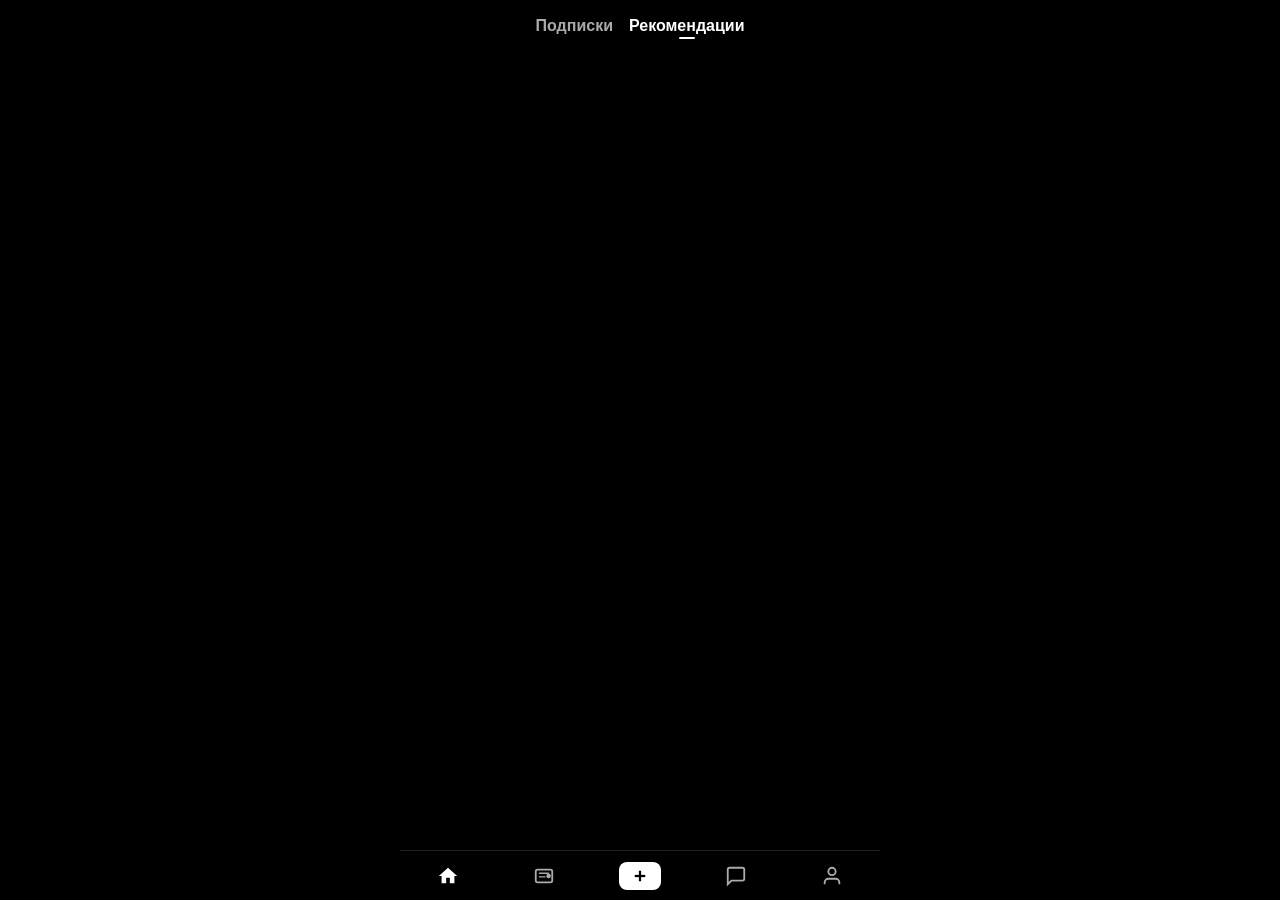
==== commit 26e343d9: "Add files via upload" ====
--- a/index.html
+++ b/index.html
@@ -3,3801 +3,517 @@
 <head>
   <meta charset="UTF-8">
   <meta name="viewport" content="width=device-width, initial-scale=1.0, maximum-scale=1.0, user-scalable=no, viewport-fit=cover">
-  <title>Tsuyu Anime — Ultimate OLED PWA Edition</title>
-
-  <!-- PWA & Mobile Web App Meta Tags -->
   <meta name="theme-color" content="#000000">
+  <meta name="color-scheme" content="dark">
   <meta name="mobile-web-app-capable" content="yes">
   <meta name="apple-mobile-web-app-capable" content="yes">
   <meta name="apple-mobile-web-app-status-bar-style" content="black-translucent">
-  <meta name="apple-mobile-web-app-title" content="Tsuyu Anime">
-  <link rel="manifest" href="[data-uri]">
-
-  <!-- HLS.js Engine -->
-  <script src="https://cdn.jsdelivr.net/npm/hls.js@latest"></script>
-  <!-- Firebase SDK v10.8.0 -->
-  <script src="https://www.gstatic.com/firebasejs/10.8.0/firebase-app-compat.js"></script>
-  <script src="https://www.gstatic.com/firebasejs/10.8.0/firebase-database-compat.js"></script>
-
+  <meta name="format-detection" content="telephone=no">
+  <title>VOLT Stream</title>
   <style>
-    /* ==========================================================================
-       TSUYU ANIME — ENTERPRISE OBSIDIAN OLED PWA DESIGN SYSTEM
-       - Pure OLED Deep Obsidian (#000000)
-       - Dynamic Accent Colors & Custom Wallpapers
-       - Ultra-responsive Android Mobile-First Ergonomics
-       ========================================================================== */
-    * {
-      box-sizing: border-box;
-      margin: 0;
-      padding: 0;
-      -webkit-tap-highlight-color: transparent;
-      user-select: none;
-      -webkit-user-select: none;
-      font-family: var(--custom-font-family, -apple-system, BlinkMacSystemFont, "Roboto", "Segoe UI", sans-serif);
-    }
-
-    :root {
-      --bg: #000000;
-      --surface: #0a0a0f;
-      --card: #12121a;
-      --card-hover: #1c1c28;
-      --border: rgba(255, 255, 255, 0.1);
-      --border-bright: rgba(255, 255, 255, 0.22);
-      
-      --text: #ffffff;
-      --text-dim: #94a3b8;
-      --text-muted: #64748b;
-      
-      --accent-color: #ff3355; /* Default Accent */
-      --accent-green: #00e676;
-      --accent-blue: #38bdf8;
-      --accent-purple: #a855f7;
-      
-      --radius-xs: 6px;
-      --radius-sm: 10px;
-      --radius-md: 14px;
-      --radius-lg: 20px;
-      --bottom-nav-height: 64px;
-    }
-
-    html, body {
+    *, *::before, *::after { box-sizing: border-box; margin: 0; padding: 0; -webkit-tap-highlight-color: transparent; user-select: none; }
+    :root { --bg: #000000; --surface: #121212; --surface2: #1a1a1a; --border: #222222; --text: #ffffff; --text-sub: #aaaaaa; --accent: #fe2c55; --font: -apple-system, BlinkMacSystemFont, "SF Pro Text", "Segoe UI", Roboto, Helvetica, Arial, sans-serif; }
+    html, body { width: 100%; height: 100%; background: #000; color: var(--text); font-family: var(--font); overflow: hidden; overscroll-behavior: none; -webkit-overflow-scrolling: touch; -webkit-tap-highlight-color: transparent; -webkit-touch-callout: none; -webkit-user-select: none; user-select: none; -webkit-text-size-adjust: 100%; touch-action: manipulation; }
+    body { touch-action: pan-y; }
+    ::-webkit-scrollbar { display: none; }
+    input, textarea { -webkit-user-select: text; user-select: text; }
+    button, input, textarea { font: inherit; color: inherit; }
+    button { border: 0; background: none; padding: 0; cursor: pointer; }
+
+    .app-viewport { width: 100vw; height: 100vh; height: 100dvh; max-width: 480px; margin: 0 auto; background: var(--bg); position: relative; display: flex; flex-direction: column; overflow: hidden; box-shadow: 0 0 40px rgba(0,0,0,0.8); }
+
+    /* === HEADER === */
+    .header { position: absolute; top: 0; left: 0; right: 0; height: 56px; z-index: 20; display: flex; align-items: center; justify-content: center; padding: 0 16px; background: transparent; }
+    .header-tabs { display: flex; gap: 16px; font-size: 16px; font-weight: 600; }
+    .tab { color: var(--text-sub); cursor: pointer; position: relative; padding-bottom: 4px; transition: color 0.15s ease; }
+    .tab.active { color: var(--text); }
+    .tab.active::after { content: ''; position: absolute; bottom: 0; left: 50%; transform: translateX(-50%); width: 16px; height: 2px; background: var(--text); border-radius: 2px; }
+
+    /* === VIDEO FEED === */
+    .feed { flex: 1; width: 100%; height: 100%; overflow-y: scroll; scroll-snap-type: y mandatory; overscroll-behavior-y: contain; scrollbar-width: none; -ms-overflow-style: none; -webkit-overflow-scrolling: touch; }
+    .feed::-webkit-scrollbar { display: none; }
+    .video-card { width: 100%; height: 100%; scroll-snap-align: start; scroll-snap-stop: always; position: relative; background: #000; display: flex; align-items: center; justify-content: center; }
+    .stage { position: absolute; inset: 0; display: grid; place-items: center; background: #000; overflow: hidden; }
+    .video-player { display: block; width: 100%; height: 100%; object-fit: contain; object-position: center; background: #000; outline: 0; }
+    .poster { position: absolute; inset: 0; display: grid; place-items: center; background: #000; transition: opacity .16s linear; pointer-events: none; }
+    .poster.hide { opacity: 0; }
+    .spin { position: absolute; z-index: 6; left: 50%; top: 50%; width: 28px; height: 28px; margin: -14px; border: 2px solid #444; border-top-color: #fff; border-radius: 50%; animation: spin .7s linear infinite; display: none; }
+    .video-card.wait .spin { display: block; }
+    @keyframes spin { to { transform: rotate(360deg); } }
+    .shade { position: absolute; inset: auto 0 0; height: 34%; pointer-events: none; background: rgba(0,0,0,.38); mask-image: linear-gradient(transparent, #000); -webkit-mask-image: linear-gradient(transparent, #000); }
+    .playflash { position: absolute; z-index: 9; left: 50%; top: 50%; width: 64px; height: 64px; margin: -32px; display: grid; place-items: center; border-radius: 50%; background: rgba(0,0,0,.45); opacity: 0; transform: scale(.82); pointer-events: none; }
+    .playflash svg { width: 31px; height: 31px; fill: white; stroke: white; margin-left: 3px; }
+    .playflash.show { animation: flash .55s ease; }
+    @keyframes flash { 0% { opacity: 0; transform: scale(.7); } 25% { opacity: 1; transform: scale(1); } 100% { opacity: 0; transform: scale(1); } }
+    .heartburst { position: absolute; z-index: 10; left: 50%; top: 50%; width: 98px; height: 98px; margin: -49px; color: var(--accent); fill: currentColor; stroke: white; stroke-width: 1; opacity: 0; pointer-events: none; filter: drop-shadow(0 4px 10px #000); }
+    .heartburst.go { animation: heart .7s ease-out; }
+    @keyframes heart { 0% { opacity: 0; transform: scale(.2) rotate(-15deg); } 25% { opacity: 1; transform: scale(1.15) rotate(7deg); } 60% { opacity: 1; transform: scale(1) rotate(0); } 100% { opacity: 0; transform: translateY(-75px) scale(.75); } }
+    .side-bar { position: absolute; right: 12px; bottom: 90px; display: flex; flex-direction: column; align-items: center; gap: 18px; z-index: 10; }
+    .action-btn { background: none; border: none; color: var(--text); display: flex; flex-direction: column; align-items: center; gap: 4px; cursor: pointer; font-size: 12px; font-weight: 500; }
+    .icon-wrapper { width: 44px; height: 44px; border-radius: 50%; background: rgba(18,18,18,0.6); display: flex; align-items: center; justify-content: center; backdrop-filter: blur(4px); }
+    .action-btn:active .icon-wrapper { transform: scale(0.9); }
+    .action-btn.liked svg { fill: var(--accent); stroke: var(--accent); animation: pop .24s ease-out; }
+    @keyframes pop { 0% { transform: scale(.65); } 70% { transform: scale(1.2); } 100% { transform: scale(1); } }
+    .action-btn.bookmarked svg { fill: #ffb703; stroke: #ffb703; }
+    .video-info { position: absolute; left: 12px; bottom: 24px; right: 80px; z-index: 10; display: flex; flex-direction: column; gap: 8px; text-shadow: 0 1px 4px #000; pointer-events: none; }
+    .username { font-weight: 700; font-size: 16px; letter-spacing: -0.2px; }
+    .description { font-size: 14px; line-height: 1.35; color: rgba(255,255,255,0.95); display: -webkit-box; -webkit-line-clamp: 2; -webkit-box-orient: vertical; overflow: hidden; }
+    .music-track { display: flex; align-items: center; gap: 6px; font-size: 13px; color: var(--text-sub); }
+    .progress-container { position: absolute; bottom: 0; left: 0; right: 0; height: 18px; display: flex; align-items: flex-end; cursor: pointer; touch-action: none; z-index: 12; }
+    .track { position: relative; width: 100%; height: 2px; background: rgba(255,255,255,.24); }
+    .fill, .buffer { position: absolute; inset: 0 auto 0 0; transform-origin: left; width: 100%; transform: scaleX(0); }
+    .buffer { background: rgba(255,255,255,.32); }
+    .fill { background: #fff; }
+    .progress-container:active .track { height: 4px; }
+
+    /* === NAV === */
+    .nav { height: 50px; background: var(--bg); border-top: 1px solid var(--border); display: flex; align-items: center; justify-content: space-around; z-index: 20; }
+    .nav-item { display: flex; flex-direction: column; align-items: center; gap: 2px; color: var(--text-sub); font-size: 10px; background: none; border: none; cursor: pointer; width: 20%; }
+    .nav-item.active { color: var(--text); }
+    .create-btn { width: 42px; height: 28px; background: var(--text); border-radius: 8px; display: flex; align-items: center; justify-content: center; color: var(--bg); }
+
+    /* === DRAWER (VIDEO COMMENTS) === */
+    .drawer { position: absolute; bottom: 0; left: 0; right: 0; height: 65%; background: var(--surface); border-top-left-radius: 16px; border-top-right-radius: 16px; z-index: 30; transform: translateY(100%); transition: transform 0.25s cubic-bezier(0.1, 0.9, 0.2, 1); display: flex; flex-direction: column; border-top: 1px solid var(--border); }
+    .drawer.open { transform: translateY(0); }
+    .drawer-header { padding: 12px 16px; display: flex; align-items: center; justify-content: space-between; border-bottom: 1px solid var(--border); font-size: 13px; font-weight: 600; }
+    .drawer-body { flex: 1; overflow-y: auto; padding: 16px; display: flex; flex-direction: column; gap: 16px; }
+    .comment-item { display: flex; gap: 12px; font-size: 13px; }
+    .comment-avatar { width: 32px; height: 32px; border-radius: 50%; background: #222; flex-shrink: 0; display: grid; place-items: center; font-size: 12px; font-weight: 800; }
+    .comment-content { display: flex; flex-direction: column; gap: 2px; }
+    .comment-author { color: var(--text-sub); font-size: 12px; }
+    .drawer-footer { padding: 10px 16px; border-top: 1px solid var(--border); display: flex; gap: 10px; align-items: center; background: var(--bg); }
+    .comment-input { flex: 1; background: var(--surface); border: 1px solid var(--border); padding: 10px 14px; border-radius: 20px; color: #fff; font-size: 13px; outline: none; -webkit-user-select: text; }
+    .send-btn { background: none; border: none; color: var(--accent); font-weight: 600; font-size: 14px; cursor: pointer; }
+
+    /* === OVERLAY === */
+    .overlay-backdrop { position: absolute; inset: 0; background: rgba(0,0,0,0.6); z-index: 25; opacity: 0; pointer-events: none; transition: opacity 0.25s ease; }
+    .overlay-backdrop.show { opacity: 1; pointer-events: auto; }
+
+    /* === TOAST === */
+    .toast { position: fixed; z-index: 90; left: 50%; bottom: 80px; translate: -50% 12px; max-width: min(90vw, 420px); padding: 10px 14px; border: 1px solid #2a2a30; border-radius: 10px; background: #141418; color: #fff; font-size: 13px; font-weight: 650; opacity: 0; pointer-events: none; transition: .2s; }
+    .toast.on { opacity: 1; translate: -50% 0; }
+
+    /* === MODALS === */
+    .modal { position: fixed; z-index: 80; inset: 0; display: none; align-items: flex-end; justify-content: center; background: rgba(0,0,0,.68); padding: 20px 14px 14px; backdrop-filter: blur(5px); }
+    .modal.open { display: flex; }
+    .sheet { width: min(100%, 480px); border: 1px solid #29292e; border-radius: 17px; background: #101014; padding: 14px; box-shadow: 0 20px 80px #000; }
+    .sheethead { height: 35px; display: flex; align-items: flex-start; justify-content: space-between; font-size: 15px; font-weight: 800; }
+    .close { width: 30px; height: 30px; display: grid; place-items: center; margin-top: -7px; border-radius: 50%; background: #242429; }
+    .close svg { width: 18px; height: 18px; }
+    .urlrow { display: flex; gap: 8px; }
+    .url { min-width: 0; flex: 1; height: 48px; border: 1px solid #303036; border-radius: 11px; outline: 0; background: #08080a; padding: 0 13px; font-size: 14px; color: #fff; }
+    .url:focus { border-color: #666; }
+    .go { width: 48px; height: 48px; display: grid; place-items: center; border-radius: 11px; background: #fff; color: #000; }
+    .hint { padding: 10px 2px 0; color: #929299; font-size: 11px; line-height: 16px; }
+    .offline { position: absolute; z-index: 35; right: 16px; top: 16px; width: 8px; height: 8px; border-radius: 50%; background: var(--accent); display: none; }
+    .offline.on { display: block; }
+    .drop { position: fixed; z-index: 100; inset: 12px; display: none; place-items: center; border: 2px dashed #fff; border-radius: 16px; background: rgba(0,0,0,.88); font-size: 15px; font-weight: 800; pointer-events: none; }
+    .drop.on { display: grid; }
+    .empty { padding: 42px 10px; text-align: center; color: #777; font-size: 13px; }
+
+    /* === CHANNEL VIEW === */
+    .channel-view { 
+      display: none; 
+      flex-direction: column; 
+      position: fixed; 
+      inset: 0; 
+      z-index: 15; 
+      background: var(--bg); 
+      width: 100%; 
+      height: 100vh; 
+      height: 100dvh;
+      max-width: 480px;
+      left: 50%;
+      transform: translateX(-50%);
+    }
+    .channel-view.active { display: flex; }
+    .channel-header { 
+      display: flex; 
+      align-items: center; 
+      gap: 12px; 
+      padding: 12px 16px; 
+      border-bottom: 1px solid var(--border); 
+      background: var(--bg); 
+      flex-shrink: 0; 
+      height: 60px;
+    }
+    .channel-header .back-btn { width: 36px; height: 36px; display: grid; place-items: center; border-radius: 50%; background: var(--surface); color: var(--text); border: none; flex-shrink: 0; }
+    .channel-avatar { width: 40px; height: 40px; border-radius: 50%; object-fit: cover; background: var(--surface); flex-shrink: 0; }
+    .channel-header-info { flex: 1; min-width: 0; }
+    .channel-header-name { font-size: 15px; font-weight: 700; white-space: nowrap; overflow: hidden; text-overflow: ellipsis; }
+    .channel-header-sub { font-size: 12px; color: var(--text-sub); }
+    .channel-header .settings-btn { width: 36px; height: 36px; display: grid; place-items: center; border-radius: 50%; background: var(--surface); color: var(--text); border: none; flex-shrink: 0; }
+
+    /* === CHANNEL POSTS SCROLL === */
+    .channel-posts { 
+      flex: 1; 
+      overflow-y: scroll; 
+      overflow-x: hidden;
+      padding: 12px; 
+      display: flex; 
+      flex-direction: column; 
+      gap: 16px; 
+      -webkit-overflow-scrolling: touch;
+      overscroll-behavior-y: contain;
+      min-height: 0;
+    }
+    .channel-posts::-webkit-scrollbar { display: none; }
+
+    .channel-post { 
+      background: var(--surface); 
+      border-radius: 16px; 
+      border: 1px solid var(--border); 
+      overflow: hidden; 
+      flex-shrink: 0;
       width: 100%;
-      height: 100%;
-      overflow-x: hidden;
-      background-color: var(--bg);
-      overscroll-behavior-y: contain;
-    }
-
-    body {
-      background-image: var(--user-wallpaper, none);
-      background-size: cover;
-      background-position: center;
-      background-attachment: fixed;
-      color: var(--text);
-      min-height: 100vh;
-      display: flex;
-      flex-direction: column;
-      padding-bottom: calc(var(--bottom-nav-height) + env(safe-area-inset-bottom, 12px));
-    }
-
-    .svg-icon {
-      width: 20px;
-      height: 20px;
-      fill: none;
-      stroke: currentColor;
-      stroke-width: 2;
-      stroke-linecap: round;
-      stroke-linejoin: round;
-      display: inline-block;
-      vertical-align: middle;
-      flex-shrink: 0;
-    }
-
-    /* GLOBAL ANNOUNCEMENT BANNER - STRICTLY NO GRADIENTS */
-    .global-announcement-banner {
-      background-color: #595959;
-      color: #ffffff;
-      padding: 10px 14px;
-      font-size: 0.78rem;
-      font-weight: 800;
-      display: none;
-      align-items: center;
-      justify-content: space-between;
-      gap: 10px;
-      position: sticky;
-      top: 0;
-      z-index: 105;
-      box-shadow: 0 4px 12px rgba(0, 0, 0, 0.6);
-      border-bottom: 1px solid rgba(255, 255, 255, 0.2);
-      cursor: pointer;
-    }
-
-    .global-announcement-text {
-      flex: 1;
-      white-space: nowrap;
-      overflow: hidden;
-      text-overflow: ellipsis;
-    }
-
-    /* ADMIN ANNOUNCEMENT MODAL DIALOG */
-    .admin-announcement-modal {
-      position: fixed;
-      top: 0;
-      left: 0;
-      width: 100vw;
-      height: 100vh;
-      background-color: rgba(0, 0, 0, 0.85);
-      z-index: 300;
-      display: flex;
-      align-items: center;
-      justify-content: center;
-      padding: 20px;
-      opacity: 0;
-      pointer-events: none;
-      
-    }
-
-    .admin-announcement-modal.show {
-      opacity: 1;
-      pointer-events: auto;
-    }
-
-    .admin-announcement-card {
-      background-color: var(--surface);
-      border: 1px solid var(--border-bright);
-      border-radius: var(--radius-md);
-      max-width: 420px;
-      width: 100%;
-      overflow: hidden;
-      box-shadow: 0 20px 60px rgba(0, 0, 0, 0.9);
-      
-    }
-
-    
-
-    .admin-announcement-img {
-      width: 100%;
-      aspect-ratio: 16 / 9;
-      object-fit: cover;
-      display: block;
-      background-color: var(--card);
-    }
-
-    .admin-announcement-body {
-      padding: 16px;
-      display: flex;
-      flex-direction: column;
-      gap: 8px;
-    }
-
-    .admin-announcement-badge {
-      font-size: 0.6rem;
-      font-weight: 900;
-      letter-spacing: 1px;
-      text-transform: uppercase;
-      color: var(--text-dim);
-      align-self: flex-start;
-    }
-
-    .admin-announcement-title {
-      font-size: 1.05rem;
-      font-weight: 800;
-      color: #fff;
-      line-height: 1.3;
-    }
-
-    .admin-announcement-close {
-      background-color: rgba(255, 255, 255, 0.1);
-      border: 1px solid rgba(255, 255, 255, 0.2);
-      color: #fff;
-      padding: 10px;
-      border-radius: var(--radius-xs);
-      font-size: 0.8rem;
-      font-weight: 800;
-      cursor: pointer;
-      margin-top: 4px;
-      width: 100%;
-    }
-
-    .admin-announcement-close:active {
-      background-color: var(--card-hover);
-    }
-
-    /* PWA INSTALL CARD PROMPT */
-    .pwa-install-card {
-      position: fixed;
-      bottom: calc(var(--bottom-nav-height) + 14px);
-      left: 14px;
-      right: 14px;
-      background-color: rgba(18, 18, 26, 0.98);
-      border: 1px solid var(--border-bright);
-      box-shadow: 0 10px 30px rgba(0, 0, 0, 0.9);
-      border-radius: var(--radius-md);
-      padding: 14px;
-      z-index: 180;
-      display: flex;
-      align-items: center;
-      justify-content: space-between;
-      gap: 12px;
-      backdrop-filter: blur(16px);
-      -webkit-backdrop-filter: blur(16px);
-      
-    }
-
-    
-
-    .pwa-info {
-      display: flex;
-      align-items: center;
-      gap: 12px;
-    }
-
-    .pwa-icon-box {
-      width: 42px;
-      height: 42px;
-      border-radius: 12px;
-      background-color: #595959;
-      display: flex;
-      align-items: center;
-      justify-content: center;
-      color: #fff;
-      font-weight: 900;
-      font-size: 1.1rem;
-      flex-shrink: 0;
-    }
-
-    .pwa-title {
-      font-size: 0.85rem;
-      font-weight: 800;
-      color: #ffffff;
-    }
-
-    .pwa-sub {
-      font-size: 0.7rem;
-      color: var(--text-dim);
-    }
-
-    .pwa-actions {
-      display: flex;
-      align-items: center;
-      gap: 6px;
-    }
-
-    .pwa-btn-install {
-      background-color: var(--accent-color);
-      color: #fff;
-      border: none;
-      padding: 8px 14px;
-      border-radius: 18px;
-      font-size: 0.75rem;
-      font-weight: 800;
-      cursor: pointer;
-      white-space: nowrap;
-    }
-
-    .pwa-btn-close {
-      background: transparent;
-      border: none;
-      color: var(--text-muted);
-      padding: 6px;
-      cursor: pointer;
-      font-size: 1.1rem;
-    }
-
-    /* ==========================================================================
-       HEADER BAR
-       ========================================================================== */
-    .mobile-header {
-      height: 54px;
-      background-color: rgba(10, 10, 15, 0.95);
-      backdrop-filter: blur(12px);
-      -webkit-backdrop-filter: blur(12px);
-      border-bottom: 1px solid var(--border);
-      display: flex;
-      align-items: center;
-      justify-content: space-between;
-      padding: 0 14px;
-      position: sticky;
-      top: 0;
-      z-index: 100;
-      width: 100%;
-    }
-
-    .brand-logo {
-      font-weight: 900;
-      font-size: 1rem;
-      letter-spacing: 1px;
-      text-transform: uppercase;
-      color: #ffffff;
-      display: flex;
-      align-items: center;
-      gap: 8px;
-      cursor: pointer;
-    }
-
-    .brand-dot {
-      width: 9px;
-      height: 9px;
-      background-color: var(--accent-color);
-      border-radius: 50%;
-      box-shadow: 0 0 10px var(--accent-color);
-    }
-
-    .header-actions {
-      display: flex;
-      align-items: center;
-      gap: 10px;
-    }
-
-    .h-icon-btn {
-      background: transparent;
-      border: none;
-      color: var(--text);
-      padding: 8px;
-      cursor: pointer;
-      display: flex;
-      align-items: center;
-      justify-content: center;
-      border-radius: 50%;
-      position: relative;
-    }
-
-    .h-icon-btn:active {
-      background-color: var(--card-hover);
-    }
-
-    .search-overlay-bar {
-      display: none;
-      position: absolute;
-      top: 0;
-      left: 0;
-      width: 100%;
-      height: 100%;
-      background-color: var(--surface);
-      z-index: 101;
-      padding: 0 12px;
-      align-items: center;
-      gap: 10px;
-    }
-
-    .search-overlay-bar.active {
-      display: flex;
-    }
-
-    .search-input-mobile {
-      flex: 1;
-      background-color: var(--card);
-      border: 1px solid var(--border);
-      border-radius: 20px;
-      padding: 8px 14px;
-      color: #fff;
-      font-size: 0.85rem;
-      outline: none;
-    }
-
-    /* ==========================================================================
-       CHIPS FILTER SLIDER
-       ========================================================================== */
-    .chips-container {
-      display: flex;
-      align-items: center;
-      gap: 8px;
-      padding: 10px 14px;
-      overflow-x: auto;
-      white-space: nowrap;
-      background-color: rgba(0, 0, 0, 0.95);
-      border-bottom: 1px solid var(--border);
-      -webkit-overflow-scrolling: touch;
-      scrollbar-width: none;
-      width: 100%;
-      flex-shrink: 0;
-    }
-
-    .chips-container::-webkit-scrollbar { display: none; }
-
-    .chip-item {
-      background-color: var(--card);
-      border: 1px solid var(--border);
-      color: var(--text);
-      padding: 7px 16px;
-      border-radius: 18px;
-      font-size: 0.78rem;
-      font-weight: 700;
-      cursor: pointer;
-      display: inline-flex;
-      align-items: center;
-      gap: 6px;
-      flex-shrink: 0;
-      white-space: nowrap;
-    }
-
-    .chip-item.active {
-      background-color: var(--accent-color);
-      color: #ffffff;
-      border-color: var(--accent-color);
-    }
-
-    /* ==========================================================================
-       CONTINUE WATCHING ROW
-       ========================================================================== */
-    .continue-watch-section {
-      padding: 12px 0 6px 0;
-      border-bottom: 1px solid var(--border);
-      background-color: rgba(10, 10, 15, 0.4);
-    }
-
-    .continue-head {
-      padding: 0 14px 8px 14px;
-      font-size: 0.88rem;
-      font-weight: 800;
-      color: #ffffff;
-      display: flex;
-      align-items: center;
-      gap: 6px;
-    }
-
-    .continue-slider {
-      display: flex;
-      gap: 12px;
-      padding: 0 14px 8px 14px;
-      overflow-x: auto;
-      scrollbar-width: none;
-      -webkit-overflow-scrolling: touch;
-    }
-
-    .continue-slider::-webkit-scrollbar { display: none; }
-
-    .continue-card {
-      width: 170px;
-      flex-shrink: 0;
-      background-color: var(--card);
-      border: 1px solid var(--border);
-      border-radius: var(--radius-sm);
-      overflow: hidden;
-      cursor: pointer;
-      position: relative;
-      display: flex;
-      flex-direction: column;
-    }
-
-    .continue-thumb-box {
-      width: 100%;
-      aspect-ratio: 16 / 9;
-      background-color: #000;
-      position: relative;
-    }
-
-    .continue-thumb-img {
-      width: 100%;
-      height: 100%;
-      object-fit: cover;
-    }
-
-    .continue-play-icon {
-      position: absolute;
-      top: 50%;
-      left: 50%;
-      transform: translate(-50%, -50%);
-      width: 32px;
-      height: 32px;
-      border-radius: 50%;
-      background-color: rgba(0, 0, 0, 0.7);
-      border: 1px solid rgba(255, 255, 255, 0.8);
-      display: flex;
-      align-items: center;
-      justify-content: center;
-      color: #fff;
-    }
-
-    .continue-info {
-      padding: 8px;
-      display: flex;
-      flex-direction: column;
-      gap: 2px;
-    }
-
-    .continue-title {
-      font-size: 0.75rem;
-      font-weight: 800;
-      color: #fff;
-      white-space: nowrap;
-      overflow: hidden;
-      text-overflow: ellipsis;
-    }
-
-    .continue-sub {
-      font-size: 0.65rem;
-      color: var(--text-dim);
-    }
-
-    /* ==========================================================================
-       PLAYER ENGINE
-       ========================================================================== */
-    .player-wrap {
-      position: relative;
-      width: 100%;
-      background-color: #000000;
-      aspect-ratio: 16 / 9;
-      overflow: hidden;
-      border-bottom: 1px solid var(--border);
-      display: none;
-      z-index: 90;
-    }
-
-    /* DOUBLE TAP HEART ANIMATION */
-    .double-tap-heart {
-      position: absolute;
-      top: 50%;
-      left: 50%;
-      transform: translate(-50%, -50%) scale(0);
-      font-size: 80px;
-      color: var(--accent-color);
-      pointer-events: none;
-      z-index: 20;
-      opacity: 0;
-      text-shadow: 0 0 20px rgba(255, 51, 85, 0.8);
-    }
-
-    .double-tap-heart.animate {
-      animation: heartPop 0.6s ease-out forwards;
-    }
-
-    @keyframes heartPop {
-      0% { transform: translate(-50%, -50%) scale(0); opacity: 0; }
-      15% { transform: translate(-50%, -50%) scale(1.2); opacity: 1; }
-      30% { transform: translate(-50%, -50%) scale(0.9); opacity: 1; }
-      50% { transform: translate(-50%, -50%) scale(1.0); opacity: 1; }
-      100% { transform: translate(-50%, -50%) scale(1.0) translateY(-30px); opacity: 0; }
-    }
-
-    .player-wrap.active {
-      display: block;
-    }
-
-    .player-wrap:fullscreen,
-    .player-wrap:-webkit-full-screen {
-      width: 100vw !important;
-      height: 100vh !important;
-      aspect-ratio: auto !important;
-    }
-
-    .video-node {
-      width: 100%;
-      height: 100%;
-      object-fit: contain;
-      display: block;
-      background-color: #000;
-    }
-
-    .player-spin {
-      display: none !important;
-    }
-
-    .lock-shield {
-      position: absolute;
-      top: 0;
-      left: 0;
-      width: 100%;
-      height: 100%;
-      background-color: transparent;
-      z-index: 90;
-      display: none;
-      pointer-events: auto;
-    }
-
-    .lock-pin {
-      position: absolute;
-      top: 10px;
-      left: 10px;
-      z-index: 100;
-    }
-
-    .lock-btn {
-      background-color: rgba(10, 10, 14, 0.88);
-      border: 1px solid var(--border);
-      color: #ffffff;
-      padding: 8px;
-      border-radius: 50%;
-      cursor: pointer;
-      display: flex;
-      align-items: center;
-      justify-content: center;
-    }
-
-    .lock-btn.is-locked {
-      background-color: rgba(255, 255, 255, 0.2);
-      color: #ffffff;
-      border-color: rgba(255, 255, 255, 0.3);
-    }
-
-    .player-overlay {
-      position: absolute;
-      top: 0;
-      left: 0;
-      width: 100%;
-      height: 100%;
-      background-color: rgba(0, 0, 0, 0.8);
-      display: flex;
-      flex-direction: column;
-      justify-content: space-between;
-      opacity: 1;
-      
-      z-index: 10;
-    }
-
-    .player-overlay.hidden {
-      opacity: 0;
-      pointer-events: none;
-    }
-
-    .p-top {
-      padding: 8px 12px;
-      display: flex;
-      align-items: center;
-      justify-content: space-between;
-      background-color: rgba(10, 10, 15, 0.9);
-      border-bottom: 1px solid var(--border);
-    }
-
-    .source-tag {
-      font-size: 0.58rem;
-      font-weight: 800;
-      padding: 2px 5px;
-      border-radius: 3px;
-      background-color: var(--card);
-      color: rgba(255, 255, 255, 0.5);
-      border: 1px solid var(--border);
-      text-transform: uppercase;
-      margin-right: 6px;
-    }
-
-    .p-title {
-      font-size: 0.78rem;
-      font-weight: 700;
-      color: #fff;
-      white-space: nowrap;
-      overflow: hidden;
-      text-overflow: ellipsis;
-      max-width: 45%;
-    }
-
-    .p-center {
-      display: flex;
-      align-items: center;
-      justify-content: center;
-      position: relative;
-      flex: 1;
-    }
-
-    .center-play-btn {
-      width: 52px;
-      height: 52px;
-      border-radius: 50%;
-      background-color: rgba(255, 255, 255, 0.15);
-      border: 1px solid rgba(255, 255, 255, 0.2);
-      color: #ffffff;
-      display: flex;
-      align-items: center;
-      justify-content: center;
-      cursor: pointer;
-      z-index: 2;
-      backdrop-filter: blur(8px);
-    }
-
-    .center-play-btn:active {
-      transform: scale(0.92);
-    }
-
-    .center-play-btn .svg-icon {
-      width: 22px;
-      height: 22px;
-      stroke: none;
-      fill: #fff;
-    }
-
-    .tap-zone {
-      position: absolute;
-      top: 0;
-      bottom: 0;
-      z-index: 1;
-      display: flex;
-      align-items: center;
-      justify-content: center;
-      color: rgba(255, 255, 255, 0);
-      font-weight: 700;
-      font-size: 0.8rem;
-      
-    }
-    .tap-l { left: 0; width: 35%; }
-    .tap-c { left: 35%; width: 30%; }
-    .tap-r { right: 0; width: 35%; }
-    .tap-zone.active {
-      background-color: rgba(255, 255, 255, 0.15);
-      color: #fff;
-    }
-
-    .p-bottom {
-      padding: 6px 12px 8px 12px;
-      background-color: rgba(10, 10, 15, 0.9);
-      display: flex;
-      flex-direction: column;
-      gap: 4px;
-      border-top: 1px solid var(--border);
-    }
-
-    .timeline-bar {
-      width: 100%;
-      height: 16px;
-      display: flex;
-      align-items: center;
-      cursor: pointer;
-      position: relative;
-    }
-
-    .timeline-bg {
-      width: 100%;
-      height: 3px;
-      background-color: rgba(255, 255, 255, 0.2);
-      border-radius: 1.5px;
-      position: relative;
-      overflow: hidden;
-    }
-
-    .timeline-fill {
-      height: 100%;
-      width: 0%;
-      background-color: #595959;
-      position: absolute;
-      left: 0;
-      top: 0;
-    }
-
-    .timeline-thumb {
-      width: 10px;
-      height: 10px;
-      border-radius: 50%;
-      background-color: #595959;
-      position: absolute;
-      top: 50%;
-      transform: translate(-50%, -50%);
-      left: 0%;
-      pointer-events: none;
-    }
-
-    .p-ctrl-row {
-      display: flex;
-      align-items: center;
-      justify-content: space-between;
-    }
-
-    .p-group {
-      display: flex;
-      align-items: center;
-      gap: 8px;
-    }
-
-    .time-txt {
-      font-size: 0.7rem;
-      color: var(--text-dim);
-      font-family: monospace;
-    }
-
-    .p-btn {
-      background: transparent;
-      border: none;
-      color: var(--text);
-      padding: 4px;
-      cursor: pointer;
-      display: flex;
-      align-items: center;
-      justify-content: center;
-    }
-
-    .badge-speed {
-      font-size: 0.65rem;
-      font-weight: 700;
-      background-color: var(--card);
-      padding: 2px 6px;
-      border-radius: var(--radius-xs);
-      color: rgba(255, 255, 255, 0.7);
-      border: 1px solid var(--border);
-    }
-
-    /* ==========================================================================
-       HERO & CARDS
-       ========================================================================== */
-    .hero-banner {
-      width: 100%;
-      height: 190px;
-      background-color: var(--surface);
-      border-bottom: 1px solid var(--border);
-      position: relative;
-      overflow: hidden;
-      display: flex;
-      align-items: flex-end;
-      padding: 16px;
-    }
-
-    .hero-bg-img {
-      position: absolute;
-      top: 0;
-      left: 0;
-      width: 100%;
-      height: 100%;
-      object-fit: cover;
-      opacity: 0.35;
-    }
-
-    .hero-content {
-      position: relative;
-      z-index: 2;
-      display: flex;
-      flex-direction: column;
-      gap: 6px;
-    }
-
-    .hero-badge {
-      font-size: 0.58rem;
-      font-weight: 800;
-      letter-spacing: 0.8px;
-      padding: 2px 6px;
-      background-color: #595959;
-      color: #ffffff;
-      border-radius: 4px;
-      text-transform: uppercase;
-      align-self: flex-start;
-    }
-
-    .hero-title {
-      font-size: 1.2rem;
-      font-weight: 900;
-      color: #ffffff;
-      line-height: 1.2;
-    }
-
-    .hero-desc {
-      font-size: 0.72rem;
-      color: var(--text-dim);
-      line-height: 1.3;
-      display: -webkit-box;
-      -webkit-line-clamp: 2;
-      -webkit-box-orient: vertical;
-      overflow: hidden;
-    }
-
-    .hero-btn {
-      align-self: flex-start;
-      background-color: rgba(255, 255, 255, 0.12);
-      color: #ffffff;
-      border: 1px solid rgba(255, 255, 255, 0.2);
-      padding: 6px 14px;
-      border-radius: var(--radius-xs);
-      font-weight: 800;
-      font-size: 0.75rem;
-      cursor: pointer;
-      display: flex;
-      align-items: center;
-      gap: 5px;
-      margin-top: 4px;
-    }
-
-    .section-head {
-      padding: 14px 14px 8px 14px;
-      display: flex;
-      align-items: center;
-      justify-content: space-between;
-    }
-
-    .section-title {
-      font-size: 0.95rem;
-      font-weight: 800;
-      color: #ffffff;
-    }
-
-    .section-count {
-      font-size: 0.72rem;
-      color: var(--text-dim);
-      font-weight: 600;
-    }
-
-    .yt-feed-list {
-      display: flex;
-      flex-direction: column;
-      gap: 16px;
-      padding-bottom: 20px;
-    }
-
-    .yt-mobile-card {
-      display: flex;
-      flex-direction: column;
-      background-color: rgba(10, 10, 15, 0.6);
-      border-bottom: 1px solid var(--border);
-      cursor: pointer;
-      position: relative;
-      overflow: hidden;
-    }
-
-    .yt-mobile-card::before {
-      content: '';
-      position: absolute;
-      top: 0;
-      left: 0;
-      right: 0;
-      height: 1px;
-      background: rgba(255, 255, 255, 0.05);
-    }
-
-    .yt-mobile-card:active {
-      background-color: rgba(18, 18, 26, 0.8);
-    }
-
-    .yt-mobile-thumb-box {
-      width: 100%;
-      aspect-ratio: 16 / 9;
-      background-color: var(--card);
-      position: relative;
-      overflow: hidden;
-      display: flex;
-      align-items: center;
-      justify-content: center;
-    }
-
-    .yt-mobile-thumb-img {
-      width: 100%;
-      height: 100%;
-      object-fit: cover;
-    }
-
-    .yt-mobile-duration {
-      position: absolute;
-      bottom: 8px;
-      right: 8px;
-      font-size: 0.65rem;
-      font-weight: 800;
-      padding: 2px 6px;
-      background-color: rgba(0, 0, 0, 0.88);
-      color: #ffffff;
-      border-radius: 4px;
-    }
-
-    .yt-mobile-card-details {
-      padding: 10px 14px;
-      display: flex;
-      gap: 12px;
-    }
-
-    .yt-mobile-avatar {
-      width: 38px;
-      height: 38px;
-      border-radius: 50%;
-      background-color: var(--card);
-      border: 1px solid var(--border);
-      display: flex;
-      align-items: center;
-      justify-content: center;
-      font-weight: 800;
-      font-size: 0.8rem;
-      color: var(--text-dim);
-      flex-shrink: 0;
-      overflow: hidden;
-    }
-
-    .yt-mobile-avatar img {
-      width: 100%;
-      height: 100%;
-      object-fit: cover;
-    }
-
-    .yt-mobile-info {
-      display: flex;
-      flex-direction: column;
-      gap: 2px;
-      flex: 1;
-    }
-
-    .yt-mobile-title {
-      font-size: 0.88rem;
-      font-weight: 700;
-      color: #ffffff;
-      line-height: 1.25;
-      display: -webkit-box;
-      -webkit-line-clamp: 2;
-      -webkit-box-orient: vertical;
-      overflow: hidden;
-    }
-
-    .yt-mobile-meta {
-      font-size: 0.7rem;
-      color: var(--text-dim);
-    }
-
-    .card-progress-bar {
-      width: 100%;
-      height: 3px;
-      background-color: rgba(255,255,255,0.1);
-      position: absolute;
-      bottom: 0;
-      left: 0;
-    }
-    .card-progress-fill {
-      height: 100%;
-      background-color: #595959;
-      width: 0%;
-    }
-
-    /* ==========================================================================
-       WATCH METADATA & COMMENTS
-       ========================================================================== */
-    .mobile-video-meta {
-      padding: 12px 14px;
-      display: flex;
-      flex-direction: column;
-      gap: 10px;
-      border-bottom: 1px solid var(--border);
-      background-color: rgba(10, 10, 15, 0.7);
-    }
-
-    .mobile-video-title {
-      font-size: 1rem;
-      font-weight: 800;
-      color: #ffffff;
-      line-height: 1.3;
-    }
-
-    .mobile-channel-row {
-      display: flex;
-      align-items: center;
-      justify-content: space-between;
-    }
-
-    .mobile-channel-info {
-      display: flex;
-      align-items: center;
-      gap: 10px;
-    }
-
-    .mobile-actions-scroll {
-      display: flex;
-      align-items: center;
-      gap: 8px;
-      overflow-x: auto;
-      padding-top: 4px;
-      -webkit-overflow-scrolling: touch;
-    }
-
-    .mobile-actions-scroll::-webkit-scrollbar { display: none; }
-
-    .mobile-act-btn {
-      background-color: var(--card);
-      border: 1px solid var(--border);
-      color: var(--text);
-      padding: 6px 14px;
-      border-radius: 18px;
-      font-size: 0.72rem;
-      font-weight: 700;
-      cursor: pointer;
-      display: flex;
-      align-items: center;
-      gap: 6px;
-      white-space: nowrap;
-    }
-
-    .mobile-act-btn.active {
-      background-color: var(--accent-color);
-      color: #fff;
-      border-color: var(--accent-color);
-    }
-
-    .mobile-act-btn.sync-btn {
-      background-color: rgba(255, 255, 255, 0.12);
-      color: #ffffff;
-      font-weight: 800;
-      border: 1px solid rgba(255, 255, 255, 0.2);
-    }
-
-    .mobile-act-btn.danger {
-      background-color: rgba(255, 255, 255, 0.05);
-      border-color: rgba(255, 255, 255, 0.15);
-      color: rgba(255, 255, 255, 0.6);
-    }
-
-    .episodes-mobile-box {
-      padding: 12px 14px;
-      display: flex;
-      flex-direction: column;
-      gap: 10px;
-      border-bottom: 1px solid var(--border);
-    }
-
-    .mobile-ep-head {
-      font-size: 0.88rem;
-      font-weight: 800;
-      color: #fff;
-      display: flex;
-      align-items: center;
-      justify-content: space-between;
-    }
-
-    .season-tabs-row {
-      display: flex;
-      gap: 6px;
-      overflow-x: auto;
-      padding-bottom: 4px;
-    }
-
-    .season-tab {
-      background-color: var(--card);
-      border: 1px solid var(--border);
-      color: var(--text-dim);
-      padding: 5px 12px;
-      border-radius: 14px;
-      font-size: 0.72rem;
-      font-weight: 700;
-      cursor: pointer;
-      white-space: nowrap;
-    }
-
-    .season-tab.active {
-      background-color: var(--accent-color);
-      color: #ffffff;
-      border-color: var(--accent-color);
-    }
-
-    .mobile-ep-list {
-      display: flex;
-      flex-direction: column;
-      gap: 8px;
-    }
-
-    .mobile-ep-item {
-      display: flex;
-      align-items: center;
-      justify-content: space-between;
-      gap: 10px;
-      padding: 8px;
-      background-color: var(--surface);
-      border: 1px solid var(--border);
-      border-radius: var(--radius-xs);
-      cursor: pointer;
-      position: relative;
-      overflow: hidden;
-    }
-
-    .mobile-ep-item.now-playing {
-      border-left: 3px solid var(--accent-color);
-      background-color: var(--card);
-    }
-
-    .mobile-ep-item.now-playing::after {
-      content: '▶';
-      position: absolute;
-      right: 40px;
-      top: 50%;
-      transform: translateY(-50%);
-      color: var(--accent-color);
-      font-size: 0.7rem;
-      animation: pulse 1.5s ease-in-out infinite;
-    }
-
-    @keyframes pulse {
-      0%, 100% { opacity: 1; }
-      50% { opacity: 0.3; }
-    }
-
-    .mobile-ep-left {
-      display: flex;
-      gap: 10px;
-      align-items: center;
-      flex: 1;
-      overflow: hidden;
-    }
-
-    .mobile-ep-thumb {
-      width: 90px;
-      aspect-ratio: 16 / 9;
-      background-color: #000;
-      border-radius: 4px;
-      overflow: hidden;
-      flex-shrink: 0;
-    }
-
-    .mobile-ep-thumb img {
-      width: 100%;
-      height: 100%;
-      object-fit: cover;
-    }
-
-    .mobile-ep-info {
-      display: flex;
-      flex-direction: column;
-      justify-content: center;
-      gap: 2px;
-      overflow: hidden;
-    }
-
-    .mobile-ep-title {
-      font-size: 0.78rem;
-      font-weight: 700;
-      color: #fff;
-      white-space: nowrap;
-      overflow: hidden;
-      text-overflow: ellipsis;
-    }
-
-    .mobile-ep-sub {
-      font-size: 0.65rem;
-      color: var(--text-dim);
-    }
-
-    .ep-delete-btn {
-      background: transparent;
-      border: none;
-      color: var(--text-muted);
-      padding: 8px;
-      cursor: pointer;
-      display: flex;
-      align-items: center;
-      justify-content: center;
-      border-radius: 50%;
-      flex-shrink: 0;
-    }
-
-    .ep-delete-btn:hover, .ep-delete-btn:active {
-      color: rgba(255, 255, 255, 0.8);
-      background-color: rgba(255, 255, 255, 0.1);
-    }
-
-    /* COMMENTS SECTION FOR REGULAR VIDEOS */
-    .comments-mobile-box {
-      padding: 12px 14px;
-      display: flex;
-      flex-direction: column;
-      gap: 12px;
-    }
-
-    .comments-head {
-      font-size: 0.9rem;
-      font-weight: 800;
-      color: #fff;
-      display: flex;
-      align-items: center;
-      gap: 8px;
-    }
-
-    .comment-disabled-banner {
-      background-color: rgba(255, 255, 255, 0.05);
-      border: 1px solid rgba(255, 255, 255, 0.1);
-      color: rgba(255, 255, 255, 0.5);
-      padding: 12px;
-      border-radius: var(--radius-xs);
-      font-size: 0.8rem;
-      font-weight: 700;
-      text-align: center;
-      display: none;
-    }
-
-    .comment-input-box {
-      display: flex;
-      flex-direction: column;
-      gap: 8px;
-      background-color: var(--surface);
-      border: 1px solid var(--border);
-      border-radius: var(--radius-sm);
-      padding: 10px;
-    }
-
-    .comment-input-row {
-      display: flex;
-      align-items: center;
-      gap: 8px;
-    }
-
-    .comment-input {
-      flex: 1;
-      background: transparent;
-      border: none;
-      border-bottom: 1px solid var(--border);
-      padding: 6px 0;
-      color: #fff;
-      font-size: 0.82rem;
-      outline: none;
-    }
-
-    .comment-input:focus {
-      border-bottom-color: var(--border-bright);
-    }
-
-    .comment-send-icon-btn {
-      background-color: var(--accent-color);
-      color: #ffffff;
-      border: none;
-      width: 34px;
-      height: 34px;
-      border-radius: 50%;
-      display: flex;
-      align-items: center;
-      justify-content: center;
-      cursor: pointer;
-      flex-shrink: 0;
-    }
-
-    .comment-send-icon-btn:active {
-      transform: scale(0.92);
-    }
-
-    .comment-tools-row {
-      display: flex;
-      align-items: center;
-      justify-content: space-between;
-      gap: 8px;
-    }
-
-    .timestamp-insert-btn {
-      background-color: rgba(255, 255, 255, 0.08);
-      border: 1px solid var(--border);
-      color: var(--text-dim);
-      padding: 6px 10px;
-      border-radius: 12px;
-      font-size: 0.7rem;
-      font-weight: 700;
-      cursor: pointer;
-      display: inline-flex;
-      align-items: center;
-      gap: 6px;
-    }
-
-    .timestamp-insert-btn:active {
-      color: #fff;
-      border-color: #fff;
-    }
-
-    .comments-list {
-      display: flex;
-      flex-direction: column;
-      gap: 10px;
-    }
-
-    .comment-item {
-      display: flex;
-      gap: 10px;
-      background-color: var(--surface);
-      border: 1px solid var(--border);
-      padding: 10px;
-      border-radius: var(--radius-xs);
-      position: relative;
-      touch-action: manipulation;
-    }
-
-    .comment-avatar {
-      width: 32px;
-      height: 32px;
-      border-radius: 50%;
-      background-color: var(--card);
-      border: 1px solid var(--border);
-      display: flex;
-      align-items: center;
-      justify-content: center;
-      font-size: 0.72rem;
-      font-weight: 800;
-      color: var(--text-dim);
-      flex-shrink: 0;
-      overflow: hidden;
-    }
-
-    .comment-avatar img {
-      width: 100%;
-      height: 100%;
-      object-fit: cover;
-    }
-
-    .comment-content {
-      display: flex;
-      flex-direction: column;
-      gap: 3px;
-      flex: 1;
-    }
-
-    .comment-author {
-      font-size: 0.7rem;
-      font-weight: 700;
-      color: var(--text-dim);
-      display: flex;
-      align-items: center;
-      justify-content: space-between;
-    }
-
-    .comment-text {
-      font-size: 0.8rem;
-      color: #fff;
-      line-height: 1.35;
-      word-break: break-word;
-    }
-
-    .timestamp-link {
-      color: #ffffff;
-      font-weight: 700;
-      cursor: pointer;
-      background-color: rgba(255, 255, 255, 0.1);
-      border: 1px solid rgba(255, 255, 255, 0.15);
-      padding: 1px 6px;
-      border-radius: 10px;
-      font-size: 0.72rem;
-      font-family: monospace;
-      letter-spacing: 0.3px;
-      display: inline-flex;
-      align-items: center;
-      gap: 3px;
-      margin: 0 2px;
-      text-decoration: none;
-    }
-
-    .timestamp-link:active {
-      background-color: #595959;
-      border-color: var(--accent-color);
-      color: #ffffff;
-    }
-
-    /* ==========================================================================
-       CLIPS VIEW (MINIMALISTIC TIKTOK FEED WITH VIEWS & NO TEXT DELETE)
-       ========================================================================== */
-    .clips-view {
-      display: none;
-      flex-direction: column;
-      position: fixed;
-      top: 0;
-      left: 0;
-      width: 100%;
-      height: 100%;
-      background-color: #000;
-      z-index: 95;
-      overflow-y: scroll;
-      scroll-snap-type: y mandatory;
-      -webkit-overflow-scrolling: touch;
-      overscroll-behavior-y: none;
-      scrollbar-width: none;
-      scroll-behavior: auto;
-    }
-
-    .clips-view::-webkit-scrollbar {
-      display: none;
-    }
-
-    .clip-item {
-      width: 100%;
+    }
+    .channel-post-header { display: flex; align-items: center; gap: 10px; padding: 12px 14px; }
+    .channel-post-avatar { width: 36px; height: 36px; border-radius: 50%; object-fit: cover; background: #222; flex-shrink: 0; }
+    .channel-post-meta { flex: 1; min-width: 0; }
+    .channel-post-author { font-size: 14px; font-weight: 600; }
+    .channel-post-time { font-size: 11px; color: var(--text-sub); }
+    .channel-post-text { padding: 0 14px 10px; font-size: 14px; line-height: 1.45; white-space: pre-wrap; word-break: break-word; }
+    .channel-post-media { width: 100%; display: grid; gap: 2px; }
+    .channel-post-media.single { grid-template-columns: 1fr; }
+    .channel-post-media.double { grid-template-columns: 1fr 1fr; }
+    .channel-post-media.triple { grid-template-columns: 1fr 1fr; }
+    .channel-post-media.triple .media-item:first-child { grid-column: 1 / -1; }
+    .channel-post-media.quad { grid-template-columns: 1fr 1fr; }
+    .channel-post-media .media-item { position: relative; aspect-ratio: 1; overflow: hidden; background: #111; cursor: pointer; }
+    .channel-post-media .media-item img, .channel-post-media .media-item video { width: 100%; height: 100%; object-fit: cover; }
+    .channel-post-media .media-item .media-type-icon { position: absolute; top: 8px; right: 8px; width: 24px; height: 24px; background: rgba(0,0,0,0.6); border-radius: 6px; display: grid; place-items: center; color: #fff; }
+    .channel-post-actions { display: flex; align-items: center; padding: 10px 14px; gap: 20px; border-top: 1px solid var(--border); }
+    .channel-post-action { display: flex; align-items: center; gap: 6px; font-size: 13px; color: var(--text-sub); background: none; border: none; cursor: pointer; }
+    .channel-post-action.active { color: var(--accent); }
+    .channel-post-action svg { width: 18px; height: 18px; }
+    .channel-add-btn { position: fixed; bottom: 24px; right: 24px; width: 56px; height: 56px; border-radius: 50%; background: var(--accent); color: #fff; border: none; display: grid; place-items: center; box-shadow: 0 4px 20px rgba(254,44,85,0.4); z-index: 20; cursor: pointer; }
+    .channel-add-btn:active { transform: scale(0.92); }
+
+    /* === TG-STYLE COMMENTS SCREEN === */
+    .tg-comments-screen { 
+      display: none; 
+      flex-direction: column; 
+      position: fixed; 
+      inset: 0; 
+      z-index: 50; 
+      background: var(--bg); 
+      width: 100%; 
       height: 100vh;
       height: 100dvh;
-      flex-shrink: 0;
-      scroll-snap-align: start;
-      scroll-snap-stop: always;
-      position: relative;
-      display: flex;
-      align-items: center;
-      justify-content: center;
-      background-color: #000;
-      overflow: hidden;
-    }
-
-    .clip-video {
-      width: 100%;
-      height: 100%;
-      object-fit: contain;
-      display: block;
-      pointer-events: none;
-    }
-
-    .clip-progress-bar {
-      position: absolute;
-      bottom: calc(var(--bottom-nav-height) + env(safe-area-inset-bottom, 0px));
-      left: 0;
-      height: 3px;
-      background-color: #595959;
-      z-index: 20;
-      width: 0%;
-      
-    }
-
-    .clip-overlay {
-      position: absolute;
-      top: 0;
-      left: 0;
-      width: 100%;
-      height: 100%;
-      background: linear-gradient(to top, rgba(0,0,0,0.9) 0%, rgba(0,0,0,0) 40%, rgba(0,0,0,0) 60%, rgba(0,0,0,0.3) 100%);
-      display: flex;
-      flex-direction: column;
-      justify-content: flex-end;
-      padding: 20px 14px calc(var(--bottom-nav-height) + 24px);
-      color: #fff;
-      pointer-events: none;
-    }
-
-    .clip-sound-wave {
-      position: absolute;
-      bottom: calc(var(--bottom-nav-height) + 60px);
-      left: 14px;
-      display: flex;
-      align-items: flex-end;
-      gap: 2px;
-      height: 20px;
-      pointer-events: none;
-      opacity: 0.6;
-    }
-
-    .clip-sound-bar {
-      width: 2px;
-      background: rgba(255, 255, 255, 0.6);
-      border-radius: 1px;
-      animation: soundWave 0.5s ease-in-out infinite alternate;
-    }
-
-    @keyframes soundWave {
-      0% { height: 4px; }
-      100% { height: 16px; }
-    }
-
-    .clip-info {
-      display: flex;
-      flex-direction: column;
-      gap: 6px;
-      max-width: 78%;
-    }
-
-    .clip-title {
-      font-size: 0.95rem;
-      font-weight: 400;
-      color: rgba(255, 255, 255, 0.65);
-      line-height: 1.25;
-      pointer-events: auto;
-      text-shadow: 0 2px 6px rgba(0,0,0,0.8);
-    }
-
-    .clip-meta {
-      font-size: 0.8rem;
-      color: #ffffff;
-      font-weight: 600;
-      display: flex;
-      align-items: center;
-      gap: 8px;
-      pointer-events: auto;
-      text-shadow: 0 1px 4px rgba(0,0,0,0.8);
-    }
-
-    /* MINIMALISTIC TIKTOK SIDEBAR ACTIONS */
-    .clip-actions {
-      position: absolute;
-      right: 14px;
-      bottom: calc(var(--bottom-nav-height) + 30px);
-      display: flex;
-      flex-direction: column;
-      align-items: center;
-      gap: 22px;
-      pointer-events: auto;
-      z-index: 15;
-    }
-
-    .clip-action-btn {
-      background: transparent;
-      border: none;
-      color: #ffffff;
-      display: flex;
-      flex-direction: column;
-      align-items: center;
-      justify-content: center;
-      font-size: 0.72rem;
-      font-weight: 800;
-      cursor: pointer;
-      gap: 3px;
-      text-shadow: 0 2px 6px rgba(0,0,0,0.9);
-      padding: 4px;
-    }
-
-    .clip-action-btn.liked {
-      color: #ffffff;
-    }
-
-    .clip-action-btn.delete-btn-clip {
-      color: rgba(255, 255, 255, 0.5);
-    }
-
-    .clip-action-btn .svg-icon {
-      width: 30px;
-      height: 30px;
-      stroke-width: 2.2;
-      filter: drop-shadow(0 2px 8px rgba(0,0,0,0.8));
-      
-    }
-
-    .clip-action-btn:active .svg-icon {
-      transform: scale(1.25);
-    }
-
-    .clip-action-btn .svg-icon.fill-icon {
-      fill: currentColor;
-      stroke: none;
-    }
-
-    /* Sound Toggle Control Button on Clips */
-    .clip-sound-toggle-btn {
-      position: absolute;
-      top: 16px;
-      right: 14px;
-      z-index: 25;
-      background-color: rgba(0, 0, 0, 0.65);
-      border: 1px solid rgba(255, 255, 255, 0.3);
-      color: #ffffff;
-      padding: 8px 14px;
-      border-radius: 20px;
-      font-size: 0.75rem;
-      font-weight: 800;
-      display: flex;
-      align-items: center;
-      gap: 6px;
-      backdrop-filter: blur(8px);
-      cursor: pointer;
-    }
-
-    /* TIKTOK STYLE CLIP COMMENTS DRAWER BOTTOM SHEET */
-    .clip-comments-drawer-backdrop {
-      position: fixed;
-      top: 0;
-      left: 0;
-      width: 100vw;
-      height: 100vh;
-      background-color: rgba(0, 0, 0, 0.4);
-      z-index: 180;
-      display: flex;
-      flex-direction: column;
-      justify-content: flex-end;
-      opacity: 0;
-      pointer-events: none;
-      
-    }
-
-    .clip-comments-drawer-backdrop.show {
-      opacity: 1;
-      pointer-events: auto;
-    }
-
-    .clip-comments-drawer {
-      background-color: rgba(18, 18, 26, 0.98);
-      border-top: 1px solid var(--border-bright);
-      border-radius: 20px 20px 0 0;
-      width: 100%;
-      max-width: 500px;
-      margin: 0 auto;
-      height: 65vh;
-      display: flex;
-      flex-direction: column;
-      backdrop-filter: blur(16px);
-      -webkit-backdrop-filter: blur(16px);
-      transform: translateY(100%);
-      
-      box-shadow: 0 -10px 40px rgba(0,0,0,0.8);
-      padding-bottom: env(safe-area-inset-bottom, 10px);
-    }
-
-    .clip-comments-drawer-backdrop.show .clip-comments-drawer {
-      transform: translateY(0);
-    }
-
-    .clip-comments-header {
-      padding: 12px 16px;
-      border-bottom: 1px solid var(--border);
-      display: flex;
-      align-items: center;
-      justify-content: space-between;
-      flex-shrink: 0;
-    }
-
-    .clip-comments-title {
-      font-size: 0.88rem;
-      font-weight: 800;
-      color: #fff;
-      display: flex;
-      align-items: center;
-      gap: 6px;
-    }
-
-    .clip-comments-close {
-      background: transparent;
-      border: none;
-      color: var(--text-dim);
-      font-size: 1.1rem;
-      cursor: pointer;
-      padding: 4px;
-    }
-
-    .clip-comments-list {
-      flex: 1;
-      overflow-y: auto;
-      padding: 12px 16px;
-      display: flex;
-      flex-direction: column;
-      gap: 10px;
-      -webkit-overflow-scrolling: touch;
-    }
-
-    .clip-comments-input-bar {
-      padding: 10px 14px;
-      border-top: 1px solid var(--border);
-      display: flex;
-      align-items: center;
-      gap: 8px;
-      background-color: var(--surface);
-      flex-shrink: 0;
-    }
-
-    .clip-comments-input {
-      flex: 1;
-      background-color: var(--card);
-      border: 1px solid var(--border);
-      border-radius: 20px;
-      padding: 8px 14px;
-      color: #fff;
-      font-size: 0.82rem;
-      outline: none;
-    }
-
-    .clip-comments-send-btn {
-      background-color: var(--accent-color);
-      color: #fff;
-      border: none;
-      width: 34px;
-      height: 34px;
-      border-radius: 50%;
-      display: flex;
-      align-items: center;
-      justify-content: center;
-      cursor: pointer;
-      flex-shrink: 0;
-    }
-
-    /* ==========================================================================
-       ARTS VIEW
-       ========================================================================== */
-    .arts-view {
-      display: none;
-      padding: 14px;
-      padding-bottom: calc(var(--bottom-nav-height) + 30px);
-    }
-
-    .arts-masonry {
-      column-count: 2;
-      column-gap: 12px;
-    }
-
-    .arts-masonry .art-card {
-      break-inside: avoid;
-      margin-bottom: 12px;
-      border-radius: var(--radius-sm);
-      overflow: hidden;
-      position: relative;
-      cursor: pointer;
-      background-color: var(--card);
-      border: 1px solid var(--border);
-      
-    }
-
-    .arts-masonry .art-card:active {
-      transform: scale(0.97);
-    }
-
-    .art-card-img {
-      width: 100%;
-      display: block;
-      object-fit: cover;
-    }
-
-    .art-card-overlay {
-      position: absolute;
-      bottom: 0;
-      left: 0;
-      right: 0;
-      padding: 24px 10px 10px;
-      background: linear-gradient(to top, rgba(0,0,0,0.85) 0%, transparent 100%);
-    }
-
-    .art-card-title {
-      font-size: 0.75rem;
-      font-weight: 800;
-      color: #fff;
-      white-space: nowrap;
-      overflow: hidden;
-      text-overflow: ellipsis;
-    }
-
-    .art-card-author {
-      font-size: 0.62rem;
-      color: var(--text-dim);
-      margin-top: 2px;
-    }
-
-    .art-upload-float {
-      position: fixed;
-      bottom: calc(var(--bottom-nav-height) + 20px);
-      right: 14px;
-      width: 52px;
-      height: 52px;
-      border-radius: 50%;
-      background-color: #595959;
-      color: #fff;
-      border: none;
-      display: flex;
-      align-items: center;
-      justify-content: center;
-      cursor: pointer;
-      z-index: 140;
-      box-shadow: 0 4px 20px rgba(0, 0, 0, 0.6);
-      
-    }
-
-    .art-upload-float:active {
-      transform: scale(0.9);
-    }
-
-    /* ART LIGHTBOX */
-    .art-lightbox {
-      position: fixed;
-      top: 0;
-      left: 0;
-      width: 100vw;
-      height: 100vh;
-      background-color: rgba(0, 0, 0, 0.95);
-      z-index: 250;
-      display: flex;
-      flex-direction: column;
-      align-items: center;
-      justify-content: center;
-      opacity: 0;
-      pointer-events: none;
-      
-      padding: 20px;
-    }
-
-    .art-lightbox.show {
-      opacity: 1;
-      pointer-events: auto;
-    }
-
-    .art-lightbox-img {
-      max-width: 95%;
-      max-height: 80vh;
-      border-radius: var(--radius-sm);
-      object-fit: contain;
-      box-shadow: 0 10px 40px rgba(0,0,0,0.8);
-    }
-
-    .art-lightbox-close {
-      position: absolute;
-      top: 14px;
-      right: 14px;
-      width: 40px;
-      height: 40px;
-      border-radius: 50%;
-      background-color: rgba(255,255,255,0.15);
-      border: 1px solid var(--border);
-      color: #fff;
-      display: flex;
-      align-items: center;
-      justify-content: center;
-      cursor: pointer;
-      backdrop-filter: blur(10px);
-      font-size: 1.1rem;
-    }
-
-    .art-lightbox-info {
-      margin-top: 14px;
-      text-align: center;
-    }
-
-    .art-lightbox-title {
-      font-size: 1rem;
-      font-weight: 800;
-      color: #fff;
-    }
-
-    .art-lightbox-meta {
-      font-size: 0.75rem;
-      color: var(--text-dim);
-      margin-top: 4px;
-    }
-
-    /* ==========================================================================
-       PROFILE VIEW & ADMIN PANEL STYLES
-       ========================================================================== */
-    .profile-container {
-      padding: 16px;
-      display: flex;
-      flex-direction: column;
-      gap: 16px;
-    }
-
-    .profile-card {
-      background-color: var(--surface);
-      border: 1px solid var(--border);
-      border-radius: var(--radius-md);
-      padding: 24px 20px;
-      display: flex;
-      flex-direction: column;
-      align-items: center;
-      gap: 12px;
-      text-align: center;
-      position: relative;
-    }
-
-    .profile-avatar-wrap {
-      position: relative;
-      width: 90px;
-      height: 90px;
-      border-radius: 50%;
-      background-color: var(--card);
-      border: 2px solid var(--border-bright);
-      overflow: hidden;
-      display: flex;
-      align-items: center;
-      justify-content: center;
-      color: var(--text-dim);
-      cursor: pointer;
-    }
-
-    .profile-avatar-img {
-      width: 100%;
-      height: 100%;
-      object-fit: cover;
-    }
-
-    .avatar-edit-badge {
-      position: absolute;
-      bottom: 0;
-      width: 100%;
-      background-color: rgba(0, 0, 0, 0.75);
-      color: #fff;
-      font-size: 0.6rem;
-      font-weight: 800;
-      text-align: center;
-      padding: 3px 0;
-      cursor: pointer;
-    }
-
-    .profile-name {
-      font-size: 1.1rem;
-      font-weight: 900;
-      color: #ffffff;
-    }
-
-    .profile-handle {
-      font-size: 0.8rem;
-      color: var(--accent-blue);
-      font-weight: 700;
-    }
-
-    .profile-bio {
-      font-size: 0.78rem;
-      color: var(--text-dim);
-      line-height: 1.35;
-      max-width: 320px;
-    }
-
-    /* SETTINGS BOX */
-    .settings-box {
-      background-color: var(--surface);
-      border: 1px solid var(--border);
-      border-radius: var(--radius-md);
-      padding: 16px;
-      display: flex;
-      flex-direction: column;
-      gap: 14px;
-    }
-
-    .settings-head {
-      font-size: 0.95rem;
-      font-weight: 800;
-      color: #fff;
-      display: flex;
-      align-items: center;
-      gap: 8px;
-    }
-
-    .setting-item {
-      display: flex;
-      flex-direction: column;
-      gap: 6px;
-      padding-bottom: 10px;
-      border-bottom: 1px solid var(--border);
-    }
-
-    .setting-item:last-child {
-      border-bottom: none;
-      padding-bottom: 0;
-    }
-
-    .setting-label {
-      font-size: 0.78rem;
-      font-weight: 700;
-      color: #fff;
-      display: flex;
-      align-items: center;
-      gap: 6px;
-    }
-
-    .setting-desc {
-      font-size: 0.68rem;
-      color: var(--text-dim);
-    }
-
-    .accent-color-picker-wrap {
-      margin-top: 4px;
-      display: flex;
-      flex-direction: column;
-      gap: 8px;
-    }
-
-    .color-picker-canvas {
-      width: 100%;
-      height: 100px;
-      border-radius: var(--radius-xs);
-      border: 1px solid var(--border-bright);
-      cursor: crosshair;
-    }
-
-    /* RTDB MONITOR & STATS PANELS */
-    .rtdb-monitor-card {
-      background-color: var(--card);
-      border: 1px solid var(--border-bright);
-      border-radius: var(--radius-sm);
-      padding: 14px;
-      display: flex;
-      flex-direction: column;
-      gap: 10px;
-      margin-top: 10px;
-    }
-
-    .rtdb-monitor-head {
-      font-size: 0.82rem;
-      font-weight: 800;
-      color: #fff;
-      display: flex;
-      align-items: center;
-      justify-content: space-between;
-      border-bottom: 1px solid var(--border);
-      padding-bottom: 6px;
-    }
-
-    .rtdb-badge-live {
-      font-size: 0.6rem;
-      font-weight: 900;
-      padding: 2px 6px;
-      border-radius: 4px;
-      background-color: rgba(255, 255, 255, 0.15);
-      color: #fff;
-      text-transform: uppercase;
-    }
-
-    .rtdb-stat-row {
-      display: flex;
-      align-items: center;
-      justify-content: space-between;
-      font-size: 0.75rem;
-    }
-
-    .rtdb-label {
-      color: var(--text-dim);
-      font-weight: 600;
-    }
-
-    .rtdb-value {
-      color: #ffffff;
-      font-weight: 800;
-      font-family: monospace;
-    }
-
-    .rtdb-progress-bg {
-      width: 100%;
-      height: 8px;
-      background-color: rgba(255, 255, 255, 0.1);
-      border-radius: 4px;
-      overflow: hidden;
-      margin-top: 2px;
-    }
-
-    .rtdb-progress-fill {
-      height: 100%;
-      background-color: var(--accent-green);
-      width: 0%;
-      
-    }
-
-    .rtdb-progress-fill.warn { background-color: rgba(255, 255, 255, 0.3); }
-    .rtdb-progress-fill.danger { background-color: rgba(255, 255, 255, 0.15); }
-
-    .admin-stats-grid {
-      display: grid;
-      grid-template-columns: 1fr 1fr;
-      gap: 10px;
-      margin-bottom: 10px;
-    }
-
-    .admin-stat-card {
-      background-color: var(--card);
-      border: 1px solid var(--border-bright);
-      border-radius: var(--radius-sm);
-      padding: 12px;
-      display: flex;
-      flex-direction: column;
-      gap: 4px;
-      text-align: center;
-    }
-
-    .admin-stat-num {
-      font-size: 1.4rem;
-      font-weight: 900;
-      color: rgba(255, 255, 255, 0.8);
-    }
-
-    .admin-stat-num.highlight {
-      color: #ffffff;
-    }
-
-    .admin-stat-lbl {
-      font-size: 0.68rem;
-      color: var(--text-dim);
-      font-weight: 700;
-      text-transform: uppercase;
-    }
-
-    .admin-toggle-row {
-      display: flex;
-      align-items: center;
-      justify-content: space-between;
-      padding: 10px 12px;
-      background-color: var(--card);
-      border: 1px solid var(--border);
-      border-radius: var(--radius-xs);
-    }
-
-    .admin-toggle-lbl {
-      font-size: 0.8rem;
-      font-weight: 800;
-      color: #fff;
-    }
-
-    /* Switch toggle slider */
-    .switch-toggle {
-      position: relative;
-      display: inline-block;
-      width: 44px;
-      height: 24px;
-    }
-
-    .switch-toggle input {
-      opacity: 0;
-      width: 0;
-      height: 0;
-    }
-
-    .switch-slider {
-      position: absolute;
-      cursor: pointer;
-      top: 0; left: 0; right: 0; bottom: 0;
-      background-color: #334;
-      
-      border-radius: 24px;
-      border: 1px solid var(--border);
-    }
-
-    .switch-slider:before {
-      position: absolute;
-      content: "";
-      height: 18px;
-      width: 18px;
-      left: 2px;
-      bottom: 2px;
-      background-color: white;
-      
-      border-radius: 50%;
-    }
-
-    input:checked + .switch-slider {
-      background-color: #595959;
-    }
-
-    input:checked + .switch-slider:before {
-      transform: translateX(20px);
-    }
-
-    /* BASE64 FILE INDICATOR BADGE */
-    .base64-file-badge {
-      display: none;
-      align-items: center;
-      justify-content: space-between;
-      padding: 8px 12px;
-      background-color: rgba(255, 255, 255, 0.05);
-      border: 1px solid rgba(255, 255, 255, 0.15);
-      border-radius: var(--radius-xs);
-      color: rgba(255, 255, 255, 0.7);
-      font-size: 0.75rem;
-      font-weight: 800;
-      margin-top: 4px;
-    }
-
-    /* ==========================================================================
-       BOTTOM NAV BAR
-       ========================================================================== */
-    .bottom-nav {
-      position: fixed;
-      bottom: 0;
-      left: 0;
-      width: 100vw;
-      height: calc(var(--bottom-nav-height) + env(safe-area-inset-bottom, 0px));
-      padding-bottom: env(safe-area-inset-bottom, 0px);
-      background-color: rgba(10, 10, 15, 0.96);
-      display: grid;
-      grid-template-columns: repeat(5, 1fr);
-      align-items: center;
-      justify-items: center;
-      z-index: 150;
-    }
-
-    .b-nav-item {
-      display: flex;
-      flex-direction: column;
-      align-items: center;
-      justify-content: center;
-      gap: 3px;
-      color: var(--text-dim);
-      font-size: 0.62rem;
-      font-weight: 700;
-      width: 100%;
-      height: 100%;
-      cursor: pointer;
-      position: relative;
-    }
-
-    .b-nav-item.active {
-      color: #ffffff;
-      outline: none;
-    }
-
-    .b-nav-item.active .svg-icon {
-      stroke: var(--accent-color);
-      filter: drop-shadow(0 0 6px rgba(255, 51, 85, 0.5));
-    }
-
-
-
-    .b-nav-add-wrap {
-      display: flex;
-      align-items: center;
-      justify-content: center;
-      width: 100%;
-      height: 100%;
-      position: relative;
-      z-index: 2;
-    }
-
-    .b-nav-center-btn {
-      width: 48px;
-      height: 48px;
-      border-radius: 50%;
-      background-color: var(--accent-color);
-      color: #ffffff;
-      display: flex;
-      align-items: center;
-      justify-content: center;
-      cursor: pointer;
-      box-shadow: 0 4px 18px rgba(255, 51, 85, 0.6);
-      transform: translateY(-12px);
-      margin: 0 auto;
-      position: relative;
-      z-index: 3;
-      outline: none;
-      -webkit-tap-highlight-color: transparent;
-      background-clip: padding-box;
-      border: none;
-      -webkit-appearance: none;
-      appearance: none;
-    }
-
-    .b-nav-center-btn:focus,
-    .b-nav-center-btn:focus-visible,
-    .b-nav-center-btn:active {
-      outline: none;
-      border: none;
-      transform: translateY(-10px) scale(0.92);
-    }
-
-    /* ==========================================================================
-       MODALS & DIALOGS
-       ========================================================================== */
-    .modal-backdrop {
-      position: fixed;
-      top: 0;
-      left: 0;
-      width: 100vw;
-      height: 100vh;
-      height: 100dvh;
-      background-color: rgba(0, 0, 0, 0.92);
-      z-index: 200;
-      display: flex;
-      align-items: flex-end;
-      justify-content: center;
-      opacity: 0;
-      pointer-events: none;
-      
-    }
-
-    .modal-backdrop.show {
-      opacity: 1;
-      pointer-events: auto;
-    }
-
-    .modal-box {
-      background-color: var(--surface);
-      border-top: 1px solid var(--border-bright);
-      border-radius: var(--radius-lg) var(--radius-lg) 0 0;
-      width: 100%;
-      max-width: 500px;
-      padding: 18px;
-      padding-bottom: calc(24px + env(safe-area-inset-bottom, 20px));
-      display: flex;
-      flex-direction: column;
-      gap: 12px;
-      max-height: 90vh;
-      max-height: 90dvh;
-      overflow-y: auto;
+      max-width: 480px;
+      left: 50%;
+      transform: translateX(-50%);
+    }
+    .tg-comments-screen.active { display: flex; }
+    .tg-comments-header { display: flex; align-items: center; gap: 12px; padding: 12px 16px; border-bottom: 1px solid var(--border); background: var(--bg); flex-shrink: 0; height: 56px; }
+    .tg-comments-header .back-btn { width: 36px; height: 36px; display: grid; place-items: center; border-radius: 50%; background: var(--surface); color: var(--text); border: none; flex-shrink: 0; }
+    .tg-comments-header-title { font-size: 16px; font-weight: 700; flex: 1; text-align: center; margin-right: 48px; }
+    .tg-comments-post-preview { padding: 12px 16px; border-bottom: 1px solid var(--border); background: var(--surface); flex-shrink: 0; max-height: 40vh; overflow-y: auto; }
+    .tg-comments-post-preview .preview-header { display: flex; align-items: center; gap: 10px; margin-bottom: 10px; }
+    .tg-comments-post-preview .preview-avatar { width: 32px; height: 32px; border-radius: 50%; object-fit: cover; background: #222; flex-shrink: 0; }
+    .tg-comments-post-preview .preview-author { font-size: 14px; font-weight: 700; color: var(--text); }
+    .tg-comments-post-preview .preview-time { font-size: 11px; color: var(--text-sub); }
+    .tg-comments-post-preview .preview-text { font-size: 14px; line-height: 1.45; color: var(--text); margin-bottom: 10px; word-break: break-word; }
+    .tg-comments-post-preview .preview-media { width: 100%; border-radius: 12px; overflow: hidden; margin-top: 8px; }
+    .tg-comments-post-preview .preview-media img, .tg-comments-post-preview .preview-media video { width: 100%; max-height: 200px; object-fit: cover; display: block; }
+    .tg-comments-post-preview .preview-media-grid { width: 100%; display: grid; gap: 2px; border-radius: 12px; overflow: hidden; margin-top: 8px; }
+    .tg-comments-post-preview .preview-media-grid.single { grid-template-columns: 1fr; }
+    .tg-comments-post-preview .preview-media-grid.double { grid-template-columns: 1fr 1fr; }
+    .tg-comments-post-preview .preview-media-grid.triple { grid-template-columns: 1fr 1fr; }
+    .tg-comments-post-preview .preview-media-grid.triple .pm-item:first-child { grid-column: 1 / -1; }
+    .tg-comments-post-preview .preview-media-grid.quad { grid-template-columns: 1fr 1fr; }
+    .tg-comments-post-preview .preview-media-grid .pm-item { position: relative; aspect-ratio: 1; overflow: hidden; background: #111; }
+    .tg-comments-post-preview .preview-media-grid .pm-item img, .tg-comments-post-preview .preview-media-grid .pm-item video { width: 100%; height: 100%; object-fit: cover; }
+    .tg-comments-list { 
+      flex: 1; 
+      overflow-y: scroll; 
+      padding: 12px 16px; 
+      display: flex; 
+      flex-direction: column; 
+      gap: 12px; 
       -webkit-overflow-scrolling: touch;
       overscroll-behavior-y: contain;
-      position: relative;
-    }
-
-    .modal-head {
-      display: flex;
-      align-items: center;
-      justify-content: space-between;
-      border-bottom: 1px solid var(--border);
-      padding-bottom: 10px;
-      position: sticky;
-      top: -18px;
-      background-color: var(--surface);
-      z-index: 12;
-      margin-top: -4px;
-      padding-top: 4px;
-    }
-
-    .modal-title {
-      font-size: 0.95rem;
-      font-weight: 800;
-      color: #fff;
-      display: flex;
-      align-items: center;
-      gap: 6px;
-    }
-
-    .close-btn {
-      background: transparent;
-      border: none;
-      color: var(--text-dim);
-      cursor: pointer;
-      font-size: 1.2rem;
-    }
-
-    .modal-tabs {
-      display: flex;
-      background-color: var(--card);
-      border-radius: var(--radius-xs);
-      padding: 2px;
-      border: 1px solid var(--border);
-    }
-
-    .modal-tab-btn {
-      flex: 1;
-      padding: 8px;
-      background: transparent;
-      border: none;
-      color: var(--text-dim);
-      font-size: 0.75rem;
-      font-weight: 700;
-      border-radius: 4px;
-      cursor: pointer;
-      display: flex;
-      align-items: center;
-      justify-content: center;
-      gap: 6px;
-    }
-
-    .modal-tab-btn.active {
-      background-color: #ffffff;
-      color: #000000;
-    }
-
-    .form-group {
-      display: flex;
-      flex-direction: column;
-      gap: 4px;
-    }
-
-    .form-label {
-      font-size: 0.68rem;
-      font-weight: 700;
-      color: var(--text-dim);
-      text-transform: uppercase;
-    }
-
-    .form-input {
-      background-color: var(--card);
-      border: 1px solid var(--border);
-      border-radius: var(--radius-xs);
-      padding: 10px 12px;
-      color: #fff;
-      font-size: 0.85rem;
-      outline: none;
-    }
-
-    .file-btn {
-      background-color: var(--card);
-      border: 1px dashed var(--border-bright);
-      color: var(--text);
-      padding: 10px;
-      border-radius: var(--radius-xs);
-      font-size: 0.78rem;
-      font-weight: 600;
-      cursor: pointer;
-      text-align: center;
-      display: inline-flex;
-      align-items: center;
-      justify-content: center;
-      gap: 6px;
-    }
-
-    .submit-btn {
-      background-color: var(--accent-color);
-      color: #ffffff;
-      border: none;
-      padding: 12px;
-      border-radius: var(--radius-xs);
-      font-weight: 900;
-      font-size: 0.88rem;
-      cursor: pointer;
-      margin-top: 8px;
-      margin-bottom: 12px;
-      width: 100%;
-      flex-shrink: 0;
-      box-shadow: 0 4px 15px rgba(0,0,0,0.5);
-    }
-
-    .submit-btn:active {
-      transform: scale(0.98);
-      filter: brightness(1.1);
-    }
-
-    /* ===== RIPPLE EFFECT ===== */
-    .ripple {
-      position: relative;
-      overflow: hidden;
-    }
-    .ripple::after {
-      content: '';
-      position: absolute;
-      top: 50%;
-      left: 50%;
-      width: 0;
-      height: 0;
-      background: rgba(255, 255, 255, 0.2);
-      border-radius: 50%;
-      transform: translate(-50%, -50%);
-      transition: width 0.3s, height 0.3s;
-    }
-    .ripple:active::after {
-      width: 200%;
-      height: 200%;
-    }
-
-    /* IMAGE CROPPER CANVAS BOX */
-    .cropper-preview-container {
-      width: 100%;
-      aspect-ratio: 16/9;
-      background-color: #000000;
-      border: 1px solid var(--border);
-      border-radius: var(--radius-xs);
-      position: relative;
-      overflow: hidden;
-      display: flex;
-      align-items: center;
-      justify-content: center;
-      touch-action: none;
-    }
-
-    .cropper-preview-container.circular {
-      border-radius: 50%;
-      aspect-ratio: 1/1;
-    }
-
-    #cropperCanvas {
-      max-width: 100%;
-      max-height: 100%;
-      display: block;
-    }
-
-    .crop-controls-row {
-      display: flex;
-      align-items: center;
-      justify-content: space-between;
-      gap: 8px;
-    }
-
-    .crop-btn {
-      flex: 1;
-      background-color: var(--card);
-      border: 1px solid var(--border);
-      color: var(--text);
-      padding: 8px;
-      border-radius: var(--radius-xs);
-      font-size: 0.75rem;
-      font-weight: 700;
-      cursor: pointer;
-      display: flex;
-      align-items: center;
-      justify-content: center;
-      gap: 4px;
-    }
-
-    .speed-list {
-      display: flex;
-      flex-direction: column;
-      gap: 6px;
-    }
-
-    .speed-opt {
-      background-color: var(--card);
-      border: 1px solid var(--border);
-      color: #fff;
-      padding: 10px;
-      border-radius: var(--radius-xs);
-      font-weight: 700;
-      font-size: 0.82rem;
-      cursor: pointer;
-      text-align: left;
-    }
-
-    .speed-opt.active {
-      border-color: rgba(255, 255, 255, 0.4);
-      color: #ffffff;
-      background-color: rgba(255, 255, 255, 0.1);
-    }
-
-    /* SLEEK TOAST */
-    .toast-container {
-      position: fixed;
-      top: 20px;
-      left: 50%;
-      transform: translateX(-50%);
-      z-index: 300;
-      display: flex;
-      flex-direction: column;
-      gap: 8px;
-      pointer-events: none;
-      width: 90%;
-      max-width: 380px;
-    }
-
-    .toast-msg {
-      background-color: rgba(18, 18, 26, 0.95);
-      border: 1px solid var(--border-bright);
-      color: #ffffff;
-      padding: 12px 16px;
-      border-radius: 12px;
-      font-size: 0.82rem;
-      font-weight: 700;
-      box-shadow: 0 10px 30px rgba(0, 0, 0, 0.8);
-      backdrop-filter: blur(10px);
-      -webkit-backdrop-filter: blur(10px);
-      display: flex;
-      align-items: center;
-      gap: 10px;
-      opacity: 0;
-      transform: translateY(-10px);
-      
-    }
-
-    .toast-msg.show {
-      opacity: 1;
-      transform: translateY(0);
-    }
-
-    .toast-msg.danger {
-      border-color: rgba(255, 255, 255, 0.2);
-      background-color: rgba(20, 20, 30, 0.96);
-    }
-
-    .confirm-dialog-backdrop {
-      position: fixed;
-      top: 0;
-      left: 0;
-      width: 100vw;
-      height: 100vh;
-      background-color: rgba(0, 0, 0, 0.85);
-      z-index: 250;
-      display: flex;
-      align-items: center;
-      justify-content: center;
-      padding: 20px;
-      opacity: 0;
-      pointer-events: none;
-      
-    }
-
-    .confirm-dialog-backdrop.show {
-      opacity: 1;
-      pointer-events: auto;
-    }
-
-    .confirm-dialog-box {
-      background-color: var(--surface);
-      border: 1px solid var(--border-bright);
-      border-radius: var(--radius-md);
-      padding: 20px;
-      width: 100%;
-      max-width: 340px;
-      display: flex;
-      flex-direction: column;
-      gap: 14px;
-      text-align: center;
-    }
-
-    .confirm-dialog-title {
-      font-size: 0.95rem;
-      font-weight: 900;
-      color: #fff;
-    }
-
-    .confirm-dialog-text {
-      font-size: 0.8rem;
-      color: var(--text-dim);
-      line-height: 1.4;
-    }
-
-    .confirm-dialog-actions {
-      display: flex;
-      gap: 10px;
-      margin-top: 4px;
-    }
-
-    .confirm-btn {
-      flex: 1;
-      padding: 10px;
-      border-radius: var(--radius-xs);
-      font-size: 0.8rem;
-      font-weight: 800;
-      cursor: pointer;
-      border: none;
-    }
-
-    .confirm-btn.cancel {
-      background-color: var(--card);
-      border: 1px solid var(--border);
-      color: var(--text);
-    }
-
-    .confirm-btn.danger {
-      background-color: #595959;
-      color: #fff;
-    }
-
-    .action-sheet-box {
-      display: flex;
-      flex-direction: column;
-      gap: 8px;
-    }
-
-    .action-sheet-btn {
-      width: 100%;
-      padding: 12px;
-      background-color: var(--card);
-      border: 1px solid var(--border);
-      color: #fff;
-      font-size: 0.85rem;
-      font-weight: 700;
-      border-radius: var(--radius-xs);
-      cursor: pointer;
-      display: flex;
-      align-items: center;
-      justify-content: center;
-      gap: 8px;
-    }
-
-    .action-sheet-btn.danger {
-      background-color: rgba(255, 255, 255, 0.05);
-      border-color: rgba(255, 255, 255, 0.15);
-      color: rgba(255, 255, 255, 0.6);
-    }
-
-    #sub-file-input, #cover-file-input, #ep-thumb-file-input, #avatar-file-input, #wallpaper-file-input, #font-file-input, #art-file-input, #base64-media-input { display: none; }
-    /* ===== SHIMMER LOADING (Netflix style) ===== */
-    .shimmer-card {
-      display: flex;
-      flex-direction: column;
-      gap: 10px;
-      padding: 0 14px 16px;
-    }
-    .shimmer-thumb {
-      width: 100%;
-      aspect-ratio: 16/9;
-      background: linear-gradient(90deg, var(--card) 25%, var(--card-hover) 50%, var(--card) 75%);
-      background-size: 200% 100%;
-      animation: shimmer 1.2s infinite;
-      border-radius: var(--radius-sm);
-    }
-    .shimmer-lines {
-      display: flex;
-      flex-direction: column;
-      gap: 6px;
-      padding: 0 52px;
-    }
-    .shimmer-line {
-      height: 14px;
-      background: linear-gradient(90deg, var(--card) 25%, var(--card-hover) 50%, var(--card) 75%);
-      background-size: 200% 100%;
-      animation: shimmer 1.2s infinite;
-      border-radius: 4px;
-    }
-    .shimmer-line.short { width: 60%; }
-    @keyframes shimmer {
-      0% { background-position: 200% 0; }
-      100% { background-position: -200% 0; }
-    }
-
-    /* ===== RESPONSIVE ADAPTIVE ===== */
-    @media (min-width: 768px) {
-      .app-main { max-width: 600px; margin: 0 auto; border-left: 1px solid var(--border); border-right: 1px solid var(--border); }
-      .bottom-nav { max-width: 600px; left: 50%; transform: translateX(-50%); border-radius: 14px 14px 0 0; }
-      .modal-backdrop { align-items: center; padding: 20px; }
-      .modal-box { border-radius: 20px !important; }
-    }
-    @media (min-width: 1200px) {
-      .app-main { max-width: 700px; }
-      .bottom-nav { max-width: 700px; }
-    }
-    @media (max-height: 500px) and (orientation: landscape) {
-      .mobile-header { height: 44px; }
-      .bottom-nav { height: 48px; }
-      .hero-banner { height: 120px; }
-    }
-
-    /* ===== WEBVIEW HIDING ===== */
-    ::-webkit-scrollbar { display: none !important; width: 0 !important; height: 0 !important; }
-    * { -webkit-tap-highlight-color: transparent !important; -webkit-touch-callout: none !important; -webkit-text-size-adjust: none !important; }
-    img, video { -webkit-user-drag: none !important; }
+      min-height: 0;
+    }
+    .tg-comments-list::-webkit-scrollbar { display: none; }
+    .tg-comment { display: flex; gap: 10px; align-items: flex-start; flex-shrink: 0; }
+    .tg-comment-avatar { width: 34px; height: 34px; border-radius: 50%; background: linear-gradient(135deg, #fe2c55, #ff6b6b); flex-shrink: 0; display: grid; place-items: center; font-size: 13px; font-weight: 700; color: #fff; }
+    .tg-comment-body { flex: 1; background: var(--surface2); border-radius: 14px; padding: 10px 14px; }
+    .tg-comment-author { font-weight: 600; font-size: 13px; color: var(--accent); margin-bottom: 3px; }
+    .tg-comment-text { font-size: 14px; line-height: 1.4; color: var(--text); word-break: break-word; }
+    .tg-comment-time { font-size: 11px; color: var(--text-sub); margin-top: 4px; }
+    .tg-comments-input-row { display: flex; gap: 10px; padding: 10px 16px; border-top: 1px solid var(--border); background: var(--bg); flex-shrink: 0; align-items: center; }
+    .tg-comments-input { flex: 1; background: var(--surface); border: 1px solid var(--border); border-radius: 22px; padding: 10px 16px; font-size: 14px; color: #fff; outline: none; -webkit-user-select: text; }
+    .tg-comments-send { width: 40px; height: 40px; border-radius: 50%; background: var(--accent); color: #fff; border: none; display: grid; place-items: center; cursor: pointer; flex-shrink: 0; }
+    .tg-comments-send:active { transform: scale(0.92); }
+    .tg-comments-empty { text-align: center; color: var(--text-sub); font-size: 14px; padding: 40px 20px; flex-shrink: 0; }
+
+    /* === SETTINGS / CREATE POST === */
+    .channel-settings-sheet { width: min(100%, 480px); border: 1px solid var(--border); border-radius: 20px 20px 0 0; background: var(--surface); padding: 20px; }
+    .channel-settings-field { margin-bottom: 14px; }
+    .channel-settings-field label { display: block; font-size: 12px; color: var(--text-sub); margin-bottom: 6px; text-transform: uppercase; letter-spacing: 0.5px; }
+    .channel-settings-field input, .channel-settings-field textarea { width: 100%; background: var(--bg); border: 1px solid var(--border); border-radius: 12px; padding: 12px 14px; font-size: 14px; color: #fff; outline: none; }
+    .channel-settings-field textarea { min-height: 80px; resize: vertical; }
+    .channel-settings-avatar-preview { width: 80px; height: 80px; border-radius: 50%; object-fit: cover; background: #222; margin: 8px 0; }
+    .channel-settings-save { width: 100%; padding: 14px; border-radius: 14px; background: var(--accent); color: #fff; font-size: 15px; font-weight: 700; border: none; cursor: pointer; margin-top: 8px; }
+    .create-post-sheet { width: min(100%, 480px); border: 1px solid var(--border); border-radius: 20px 20px 0 0; background: var(--surface); padding: 20px; max-height: 85vh; overflow-y: auto; }
+    .create-post-textarea { width: 100%; min-height: 100px; background: var(--bg); border: 1px solid var(--border); border-radius: 14px; padding: 14px; font-size: 15px; color: #fff; outline: none; resize: vertical; margin-bottom: 12px; }
+    .create-post-media-list { display: flex; flex-direction: column; gap: 8px; margin-bottom: 12px; }
+    .create-post-media-row { display: flex; gap: 8px; align-items: center; }
+    .create-post-media-row input { flex: 1; background: var(--bg); border: 1px solid var(--border); border-radius: 10px; padding: 10px 12px; font-size: 13px; color: #fff; outline: none; }
+    .create-post-media-row select { width: 90px; background: var(--bg); border: 1px solid var(--border); border-radius: 10px; padding: 10px; font-size: 13px; color: #fff; outline: none; }
+    .create-post-media-row .remove-media { width: 32px; height: 32px; border-radius: 8px; background: rgba(254,44,85,0.15); color: var(--accent); border: none; display: grid; place-items: center; cursor: pointer; }
+    .create-post-add-media { display: flex; align-items: center; gap: 6px; padding: 10px 14px; border-radius: 10px; background: rgba(255,255,255,0.05); color: var(--text-sub); font-size: 13px; border: 1px dashed var(--border); cursor: pointer; margin-bottom: 12px; }
+    .create-post-actions { display: flex; gap: 10px; }
+    .create-post-actions button { flex: 1; padding: 14px; border-radius: 14px; font-size: 15px; font-weight: 700; border: none; cursor: pointer; }
+    .create-post-cancel { background: var(--bg); color: var(--text); }
+    .create-post-submit { background: var(--accent); color: #fff; }
+
+    @media (prefers-reduced-motion: reduce) { * { animation-duration: .01ms !important; transition-duration: .01ms !important; } }
   </style>
+
+  <script src="https://www.gstatic.com/firebasejs/10.12.0/firebase-app-compat.js"></script>
+  <script src="https://www.gstatic.com/firebasejs/10.12.0/firebase-database-compat.js"></script>
+  <link rel="manifest" href="manifest.json">
 </head>
 <body>
-  <!-- PULL TO REFRESH INDICATOR -->
-  
-
-  <!-- GLOBAL ANNOUNCEMENT BANNER -->
-  <div class="global-announcement-banner" id="globalAnnouncementBanner" onclick="openAnnouncementModal()">
-    <div class="global-announcement-text" id="globalAnnouncementTxt">Объявление от администратора</div>
-    <button onclick="event.stopPropagation(); dismissGlobalAnnouncement()" style="background:none; border:none; color:#fff; font-weight:800; cursor:pointer;" title="Закрыть">✕</button>
-  </div>
-
-  <!-- ADMIN ANNOUNCEMENT FULL MODAL -->
-  <div class="admin-announcement-modal" id="adminAnnouncementModal" onclick="closeAnnouncementModal(event)">
-    <div class="admin-announcement-card" onclick="event.stopPropagation()">
-      <img class="admin-announcement-img" id="adminAnnouncementModalImg" src="" alt="" style="display:none;">
-      <div class="admin-announcement-body">
-        <div class="admin-announcement-badge">📢 Объявление администратора</div>
-        <div class="admin-announcement-title" id="adminAnnouncementModalText"></div>
-        <button class="admin-announcement-close" onclick="closeAnnouncementModal()">Понятно</button>
+
+  <svg width="0" height="0" aria-hidden="true" style="position:absolute">
+    <defs>
+      <symbol id="i-heart" viewBox="0 0 24 24"><path d="M20.8 4.7a5.6 5.6 0 0 0-7.9 0L12 5.6l-.9-.9a5.6 5.6 0 0 0-7.9 7.9l.9.9L12 21l7.9-7.5.9-.9a5.6 5.6 0 0 0 0-7.9Z"/></symbol>
+      <symbol id="i-chat" viewBox="0 0 24 24"><path d="M21 11.5a8.4 8.4 0 0 1-9 8.5 9.7 9.7 0 0 1-3.7-.8L3 21l1.7-4.7A8.3 8.3 0 0 1 3 11.5a8.4 8.4 0 0 1 9-8.5 8.4 8.4 0 0 1 9 8.5Z"/></symbol>
+      <symbol id="i-share" viewBox="0 0 24 24"><path d="m14 5 4-4 4 4M18 1v13M18 9h-3a8 8 0 0 0-8 8v2M7 14l-4 4 4 4"/></symbol>
+      <symbol id="i-play" viewBox="0 0 24 24"><path d="m7 4 13 8-13 8Z"/></symbol>
+      <symbol id="i-close" viewBox="0 0 24 24"><path d="m5 5 14 14M19 5 5 19"/></symbol>
+      <symbol id="i-arrow" viewBox="0 0 24 24"><path d="M5 12h14M13 6l6 6-6 6"/></symbol>
+      <symbol id="i-send" viewBox="0 0 24 24"><path d="m22 2-7 20-4-9-9-4Z"/><path d="M22 2 11 13"/></symbol>
+      <symbol id="i-note" viewBox="0 0 24 24"><path d="M9 18V5l11-2v13M9 8l11-2"/><circle cx="6" cy="18" r="3"/><circle cx="17" cy="16" r="3"/></symbol>
+      <symbol id="i-home" viewBox="0 0 24 24"><path d="M10 20v-6h4v6h5v-8h3L12 3 2 12h3v8z"/></symbol>
+      <symbol id="i-channel" viewBox="0 0 24 24"><rect x="3" y="5" width="18" height="14" rx="2" fill="none" stroke="currentColor" stroke-width="2"/><path d="M7 9h10M7 13h6" stroke="currentColor" stroke-width="1.5" stroke-linecap="round"/><circle cx="17" cy="12" r="1.5" fill="currentColor"/></symbol>
+      <symbol id="i-settings" viewBox="0 0 24 24"><circle cx="12" cy="12" r="3"/><path d="M19.4 15a1.65 1.65 0 0 0 .33 1.82l.06.06a2 2 0 0 1 0 2.83 2 2 0 0 1-2.83 0l-.06-.06a1.65 1.65 0 0 0-1.82-.33 1.65 1.65 0 0 0-1 1.51V21a2 2 0 0 1-2 2 2 2 0 0 1-2-2v-.09A1.65 1.65 0 0 0 9 19.4a1.65 1.65 0 0 0-1.82.33l-.06.06a2 2 0 0 1-2.83 0 2 2 0 0 1 0-2.83l.06-.06a1.65 1.65 0 0 0 .33-1.82 1.65 1.65 0 0 0-1.51-1H3a2 2 0 0 1-2-2 2 2 0 0 1 2-2h.09A1.65 1.65 0 0 0 4.6 9a1.65 1.65 0 0 0-.33-1.82l-.06-.06a2 2 0 0 1 0-2.83 2 2 0 0 1 2.83 0l.06.06a1.65 1.65 0 0 0 1.82.33H9a1.65 1.65 0 0 0 1-1.51V3a2 2 0 0 1 2-2 2 2 0 0 1 2 2v.09a1.65 1.65 0 0 0 1 1.51 1.65 1.65 0 0 0 1.82-.33l.06-.06a2 2 0 0 1 2.83 0 2 2 0 0 1 0 2.83l-.06.06a1.65 1.65 0 0 0-.33 1.82V9a1.65 1.65 0 0 0 1.51 1H21a2 2 0 0 1 2 2 2 2 0 0 1-2 2h-.09a1.65 1.65 0 0 0-1.51 1z"/></symbol>
+      <symbol id="i-image" viewBox="0 0 24 24"><rect x="3" y="3" width="18" height="18" rx="2" fill="none" stroke="currentColor" stroke-width="2"/><circle cx="8.5" cy="8.5" r="1.5" fill="currentColor"/><path d="M21 15l-5-5L5 21" fill="none" stroke="currentColor" stroke-width="2"/></symbol>
+      <symbol id="i-video" viewBox="0 0 24 24"><rect x="2" y="2" width="20" height="20" rx="2" fill="none" stroke="currentColor" stroke-width="2"/><polygon points="10 8 16 12 10 16 10 8" fill="currentColor"/></symbol>
+      <symbol id="i-audio" viewBox="0 0 24 24"><path d="M9 18V5l11-2v13" fill="none" stroke="currentColor" stroke-width="2"/><circle cx="6" cy="18" r="3" fill="none" stroke="currentColor" stroke-width="2"/><circle cx="17" cy="16" r="3" fill="none" stroke="currentColor" stroke-width="2"/></symbol>
+      <symbol id="i-back" viewBox="0 0 24 24"><path d="M19 12H5M12 19l-7-7 7-7" fill="none" stroke="currentColor" stroke-width="2" stroke-linecap="round" stroke-linejoin="round"/></symbol>
+      <symbol id="i-plus" viewBox="0 0 24 24"><line x1="12" y1="5" x2="12" y2="19"/><line x1="5" y1="12" x2="19" y2="12"/></symbol>
+      <symbol id="i-inbox" viewBox="0 0 24 24"><path d="M21 15a2 2 0 0 1-2 2H7l-4 4V5a2 2 0 0 1 2-2h14a2 2 0 0 1 2 2z"/></symbol>
+      <symbol id="i-profile" viewBox="0 0 24 24"><path d="M20 21v-2a4 4 0 0 0-4-4H8a4 4 0 0 0-4 4v2"/><circle cx="12" cy="7" r="4"/></symbol>
+    </defs>
+  </svg>
+
+  <div class="app-viewport">
+    <div class="offline" id="offline"></div>
+
+    <header class="header">
+      <div class="header-tabs">
+        <div class="tab">Подписки</div>
+        <div class="tab active">Рекомендации</div>
+      </div>
+    </header>
+
+    <main class="feed" id="feed"></main>
+
+    <nav class="nav">
+      <button class="nav-item active">
+        <svg width="22" height="22" viewBox="0 0 24 24" fill="currentColor"><use href="#i-home"/></svg>
+      </button>
+      <button class="nav-item" id="channelBtn">
+        <svg width="22" height="22" viewBox="0 0 24 24" fill="none" stroke="currentColor" stroke-width="2"><use href="#i-channel"/></svg>
+      </button>
+      <button class="nav-item" id="addVideoBtn">
+        <div class="create-btn"><svg width="18" height="18" viewBox="0 0 24 24" fill="none" stroke="currentColor" stroke-width="3"><use href="#i-plus"/></svg></div>
+      </button>
+      <button class="nav-item">
+        <svg width="22" height="22" viewBox="0 0 24 24" fill="none" stroke="currentColor" stroke-width="2"><use href="#i-inbox"/></svg>
+      </button>
+      <button class="nav-item" id="profileBtn" onclick="window.location.href='admin.html'">
+        <svg width="22" height="22" viewBox="0 0 24 24" fill="none" stroke="currentColor" stroke-width="2"><use href="#i-profile"/></svg>
+      </button>
+    </nav>
+
+    <div class="overlay-backdrop" id="backdrop"></div>
+
+    <div class="drawer" id="commentsDrawer">
+      <div class="drawer-header">
+        <span id="commentsCountText">0 комментариев</span>
+        <button id="closeDrawer"><svg width="18" height="18" viewBox="0 0 24 24" fill="none" stroke="currentColor" stroke-width="2"><use href="#i-close"/></svg></button>
+      </div>
+      <div class="drawer-body" id="commentsList"></div>
+      <div class="drawer-footer">
+        <input type="text" class="comment-input" id="commentInput" placeholder="Оставьте комментарий…" autocomplete="off" maxlength="220">
+        <button class="send-btn" id="sendCommentBtn"><svg width="20" height="20" viewBox="0 0 24 24" fill="none" stroke="currentColor" stroke-width="2"><use href="#i-send"/></svg></button>
+      </div>
+    </div>
+
+    <!-- CHANNEL VIEW -->
+    <div class="channel-view" id="channelView">
+      <div class="channel-header">
+        <button class="back-btn" id="channelBack">
+          <svg width="20" height="20" viewBox="0 0 24 24" fill="none" stroke="currentColor" stroke-width="2"><use href="#i-back"/></svg>
+        </button>
+        <img class="channel-avatar" id="channelAvatar" src="data:image/svg+xml,%3Csvg xmlns=%27http://www.w3.org/2000/svg%27 viewBox=%270 0 100 100%27%3E%3Crect fill=%27%23222%27 width=%27100%27 height=%27100%27/%3E%3Ctext x=%2750%27 y=%2760%27 text-anchor=%27middle%27 fill=%27%23666%27 font-size=%2740%27%3E📡%3C/text%3E%3C/svg%3E" alt="">
+        <div class="channel-header-info">
+          <div class="channel-header-name" id="channelName">VOLT Channel</div>
+          <div class="channel-header-sub" id="channelSub">0 подписчиков · 0 постов</div>
+        </div>
+        <button class="settings-btn" id="channelSettingsBtn">
+          <svg width="20" height="20" viewBox="0 0 24 24" fill="none" stroke="currentColor" stroke-width="2"><use href="#i-settings"/></svg>
+        </button>
+      </div>
+      <div class="channel-posts" id="channelPosts">
+        <div class="empty">Пока нет постов. Создайте первый!</div>
+      </div>
+      <button class="channel-add-btn" id="channelAddBtn">
+        <svg width="24" height="24" viewBox="0 0 24 24" fill="none" stroke="currentColor" stroke-width="2.5"><use href="#i-plus"/></svg>
+      </button>
+    </div>
+
+    <!-- TG-STYLE COMMENTS SCREEN -->
+    <div class="tg-comments-screen" id="tgCommentsScreen">
+      <div class="tg-comments-header">
+        <button class="back-btn" id="tgCommentsBack">
+          <svg width="20" height="20" viewBox="0 0 24 24" fill="none" stroke="currentColor" stroke-width="2"><use href="#i-back"/></svg>
+        </button>
+        <div class="tg-comments-header-title" id="tgCommentsTitle">Комментарии</div>
+      </div>
+      <div class="tg-comments-post-preview" id="tgCommentsPreview">
+        <div class="preview-header">
+          <img class="preview-avatar" id="tgPreviewAvatar" src="" alt="">
+          <div>
+            <div class="preview-author" id="tgPreviewAuthor">@channel</div>
+            <div class="preview-time" id="tgPreviewTime"></div>
+          </div>
+        </div>
+        <div class="preview-text" id="tgPreviewText">Пост...</div>
+        <div class="preview-media-grid" id="tgPreviewMedia"></div>
+      </div>
+      <div class="tg-comments-list" id="tgCommentsList">
+        <div class="tg-comments-empty">Пока нет комментариев</div>
+      </div>
+      <div class="tg-comments-input-row">
+        <input type="text" class="tg-comments-input" id="tgCommentsInput" placeholder="Написать комментарий...">
+        <button class="tg-comments-send" id="tgCommentsSend">
+          <svg width="18" height="18" viewBox="0 0 24 24" fill="none" stroke="currentColor" stroke-width="2.5"><use href="#i-send"/></svg>
+        </button>
       </div>
     </div>
   </div>
 
-  <!-- TOAST NOTIFICATION CONTAINER -->
-  <div class="toast-container" id="toastContainer"></div>
-
-  <!-- PWA INSTALL CARD -->
-  <div class="pwa-install-card" id="pwaInstallCard" style="display: none;">
-    <div class="pwa-info">
-      <div class="pwa-icon-box">T</div>
-      <div>
-        <div class="pwa-title">Установить Tsuyu Anime</div>
-        <div class="pwa-sub">Приложение для Android и ПК</div>
-      </div>
-    </div>
-    <div class="pwa-actions">
-      <button class="pwa-btn-install" id="pwaInstallBtn" onclick="installPwaApp()">Установить</button>
-      <button class="pwa-btn-close" onclick="dismissPwaPrompt()">✕</button>
+  <!-- CHANNEL SETTINGS MODAL -->
+  <div class="modal" id="channelSettingsModal">
+    <div class="channel-settings-sheet">
+      <div class="sheethead">
+        <span>Настройки канала</span>
+        <button class="close" id="closeChannelSettings"><svg><use href="#i-close"/></svg></button>
+      </div>
+      <div class="channel-settings-field">
+        <label>Название канала</label>
+        <input type="text" id="settingsChannelName" placeholder="Название канала" maxlength="50">
+      </div>
+      <div class="channel-settings-field">
+        <label>Аватарка (прямая ссылка)</label>
+        <input type="url" id="settingsChannelAvatar" placeholder="https://.../avatar.jpg">
+        <img class="channel-settings-avatar-preview" id="settingsAvatarPreview" src="">
+      </div>
+      <div class="channel-settings-field">
+        <label>Описание канала</label>
+        <textarea id="settingsChannelDesc" placeholder="Описание вашего канала..." maxlength="300"></textarea>
+      </div>
+      <button class="channel-settings-save" id="saveChannelSettings">Сохранить</button>
     </div>
   </div>
 
-  <!-- CUSTOM CONFIRM DIALOG -->
-  <div class="confirm-dialog-backdrop" id="confirmDialogModal">
-    <div class="confirm-dialog-box">
-      <div class="confirm-dialog-title" id="confirmDialogTitle">Подтверждение</div>
-      <div class="confirm-dialog-text" id="confirmDialogText">Вы уверены?</div>
-      <div class="confirm-dialog-actions">
-        <button class="confirm-btn cancel" onclick="closeCustomConfirm(false)">Отмена</button>
-        <button class="confirm-btn danger" id="confirmDialogOkBtn" onclick="closeCustomConfirm(true)">Удалить</button>
+  <!-- CREATE POST MODAL -->
+  <div class="modal" id="createPostModal">
+    <div class="create-post-sheet">
+      <div class="sheethead">
+        <span>Новый пост</span>
+        <button class="close" id="closeCreatePost"><svg><use href="#i-close"/></svg></button>
+      </div>
+      <textarea class="create-post-textarea" id="postText" placeholder="Что нового?"></textarea>
+      <div class="create-post-media-list" id="postMediaList"></div>
+      <button class="create-post-add-media" id="addMediaBtn">
+        <svg width="16" height="16" viewBox="0 0 24 24" fill="none" stroke="currentColor" stroke-width="2"><use href="#i-plus"/></svg>
+        Добавить медиа (ссылка)
+      </button>
+      <div class="create-post-actions">
+        <button class="create-post-cancel" id="cancelPost">Отмена</button>
+        <button class="create-post-submit" id="submitPost">Опубликовать</button>
       </div>
     </div>
   </div>
 
-  <!-- MOBILE HEADER -->
-  <header class="mobile-header">
-    <div class="brand-logo" onclick="showCatalogView()">
-      <div class="brand-dot"></div>
-      TSUYU ANIME
-    </div>
-
-    <div class="header-actions">
-      <button class="h-icon-btn" onclick="toggleMobileSearch()" title="Поиск">
-        <svg class="svg-icon" viewBox="0 0 24 24"><circle cx="11" cy="11" r="8"></circle><line x1="21" y1="21" x2="16.65" y2="16.65"></line></svg>
-      </button>
-    </div>
-
-    <div class="search-overlay-bar" id="mobileSearchOverlay">
-      <button class="h-icon-btn" onclick="toggleMobileSearch()">
-        <svg class="svg-icon" viewBox="0 0 24 24"><line x1="19" y1="12" x2="5" y2="12"></line><polyline points="12 19 5 12 12 5"></polyline></svg>
-      </button>
-      <input type="text" class="search-input-mobile" id="searchInput" placeholder="Поиск аниме или серии..." oninput="handleSearchInput()">
-    </div>
-  </header>
-
-  <!-- CHIPS SLIDER -->
-  <div class="chips-container" id="chipsBar">
-    <button class="chip-item active" id="chipAll" onclick="filterChip('all')">
-      <svg class="svg-icon" viewBox="0 0 24 24"><rect x="3" y="3" width="7" height="7"></rect><rect x="14" y="3" width="7" height="7"></rect><rect x="14" y="14" width="7" height="7"></rect><rect x="3" y="14" width="7" height="7"></rect></svg>
-      <span>Все</span>
-    </button>
-    <button class="chip-item" id="chipFav" onclick="filterChip('fav')">
-      <svg class="svg-icon" viewBox="0 0 24 24"><path d="M19 21l-7-5-7 5V5a2 2 0 0 1 2-2h10a2 2 0 0 1 2 2z"></path></svg>
-      <span>Избранное</span>
-    </button>
+  <div class="toast" id="toast"></div>
+  <div class="drop" id="drop">Отпустите видео</div>
+
+  <div class="modal" id="modal">
+    <form class="sheet" id="urlForm">
+      <div class="sheethead">
+        <span>Добавить видео</span>
+        <button class="close" type="button" data-close><svg><use href="#i-close"/></svg></button>
+      </div>
+      <div class="urlrow">
+        <input class="url" id="url" type="url" placeholder="https://…/video.mp4">
+        <button class="go"><svg><use href="#i-arrow"/></svg></button>
+      </div>
+      <input class="url" id="videoTitle" type="text" placeholder="Название / Автор" style="margin-top:8px;height:42px;border-radius:11px;font-size:14px;color:#fff;background:#08080a;border:1px solid #303036;padding:0 13px;outline:0;width:100%;">
+      <input class="url" id="videoDesc" type="text" placeholder="Описание #теги" style="margin-top:8px;height:42px;border-radius:11px;font-size:14px;color:#fff;background:#08080a;border:1px solid #303036;padding:0 13px;outline:0;width:100%;">
+      <div class="hint">MP4 · WebM · MOV · HLS в Safari</div>
+    </form>
   </div>
 
-  <!-- MAIN APP CONTAINER -->
-  <main class="app-main">
-
-    <!-- VIEW 1: HOME CATALOG FEED -->
-    <div id="catalogView">
-      <div class="hero-banner" id="heroBanner" style="display: none;">
-        <img class="hero-bg-img" id="heroBgImg" src="" alt="Hero">
-        <div class="hero-content">
-          <span class="hero-badge">НОВИНКА В Tsuyu</span>
-          <h1 class="hero-title" id="heroTitle">Аниме</h1>
-          <p class="hero-desc" id="heroDesc">Смотрите новые серии аниме прямо сейчас на платформе Tsuyu Anime.</p>
-          <button class="hero-btn" id="heroPlayBtn">
-            <svg class="svg-icon" viewBox="0 0 24 24" style="width:14px;height:14px;fill:#000;stroke:none;"><polygon points="5 3 19 12 5 21 5 3"></polygon></svg>
-            Смотреть
-          </button>
+  <template id="cardTpl">
+    <section class="video-card">
+      <div class="stage">
+        <video class="video-player" playsinline webkit-playsinline preload="metadata" disablepictureinpicture controlslist="nodownload noplaybackrate nofullscreen" x-webkit-airplay="allow"></video>
+        <div class="poster">
+          <svg class="mark" viewBox="0 0 64 64" width="78" height="78" style="opacity:.12">
+            <path d="M39 10v29.5a11.5 11.5 0 1 1-9-11.2" stroke="#25f4ee" fill="none" stroke-width="3" transform="translate(-2px,1px)"/>
+            <path d="M39 10c2 8 7 12 15 12" stroke="#fe2c55" fill="none" stroke-width="3" transform="translate(2px,-1px)"/>
+          </svg>
         </div>
-      </div>
-
-      <!-- CONTINUE WATCHING ROW -->
-      <div class="continue-watch-section" id="continueWatchSection" style="display: none;">
-        <div class="continue-head">
-          <svg class="svg-icon" viewBox="0 0 24 24" style="width:16px; height:16px; color:var(--accent-color);"><circle cx="12" cy="12" r="10"></circle><polyline points="12 6 12 12 16 14"></polyline></svg>
-          <span>Продолжить просмотр</span>
+        <div class="spin"></div>
+        <div class="shade"></div>
+        <div class="playflash"><svg><use href="#i-play"/></svg></div>
+        <svg class="heartburst" viewBox="0 0 24 24"><use href="#i-heart"/></svg>
+      </div>
+      <div class="video-info">
+        <div class="username"></div>
+        <div class="description"></div>
+        <div class="music-track">
+          <svg width="14" height="14" viewBox="0 0 24 24" fill="none" stroke="currentColor" stroke-width="2"><use href="#i-note"/></svg>
+          <span class="music-text">Оригинальный звук</span>
         </div>
-        <div class="continue-slider" id="continueWatchSlider"></div>
-      </div>
-
-      <div class="section-head">
-        <div class="section-title" id="catalogHeadingTitle">Каталог аниме</div>
-        <div class="section-count" id="animeCountText">0 тайтлов</div>
-      </div>
-
-      <div class="yt-feed-list" id="animeCardsGrid"></div>
-    </div>
-
-    <!-- VIEW 2: WATCH SCREEN -->
-    <div id="detailsView" style="display: none;">
-      <div class="player-wrap" id="playerWrap">
-        <video class="video-node" id="videoNode" playsinline webkit-playsinline crossorigin="anonymous"></video>
-        
-        <div class="lock-shield" id="lockShield"></div>
-        
-
-        <div class="lock-pin">
-          <button class="lock-btn" id="lockBtn" title="Заблокировать сенсор">
-            <svg class="svg-icon" id="lockIcon" viewBox="0 0 24 24"><rect x="3" y="11" width="18" height="11" rx="2" ry="2"></rect><path d="M7 11V7a5 5 0 0 1 10 0v4"></path></svg>
-          </button>
-        </div>
-
-        <div class="player-overlay" id="playerOverlay">
-          <div class="p-top">
-            <div style="display: flex; align-items: center; max-width: 55%;">
-              <span class="source-tag" id="sourceTag">STREAM</span>
-              <div class="p-title" id="pTitle">Выберите серию</div>
-            </div>
-            <div style="display: flex; align-items: center; gap: 4px;">
-              <button class="p-btn" onclick="skipIntro()" title="+85s Скип интро" style="font-size:0.6rem; font-weight:800; border:1px solid var(--border); padding:2px 5px; border-radius:4px;">+85s</button>
-              
-              <button class="p-btn" id="pipBtn" onclick="togglePictureInPicture()" title="Плавающий режим">
-                <svg class="svg-icon" viewBox="0 0 24 24"><rect x="2" y="3" width="20" height="14" rx="2"></rect><rect x="11" y="9" width="8" height="6" rx="1" fill="currentColor"></rect></svg>
-              </button>
-
-              <button class="p-btn" onclick="triggerSubUpload()" title="Субтитры">
-                <svg class="svg-icon" viewBox="0 0 24 24"><rect x="2" y="4" width="20" height="16" rx="2"></rect><line x1="6" y1="15" x2="10" y2="15"></line><line x1="14" y1="15" x2="18" y2="15"></line></svg>
-              </button>
-              <button class="p-btn" onclick="openSpeedModal()">
-                <span class="badge-speed" id="speedBadge">1.0x</span>
-              </button>
-              <button class="p-btn" onclick="closePlayer()" title="Закрыть">
-                <svg class="svg-icon" viewBox="0 0 24 24"><line x1="18" y1="6" x2="6" y2="18"></line><line x1="6" y1="6" x2="18" y2="18"></line></svg>
-              </button>
-            </div>
-          </div>
-
-          <div class="p-center" id="pCenter">
-            <div class="tap-zone tap-l" id="tapL">-10s</div>
-            <div class="tap-zone tap-c" id="tapC"></div>
-            <button class="center-play-btn" id="centerPlayBtn">
-              <svg class="svg-icon" viewBox="0 0 24 24"><polygon points="5 3 19 12 5 21 5 3"></polygon></svg>
-            </button>
-            <div class="tap-zone tap-r" id="tapR">+10s</div>
-          </div>
-
-          <div class="p-bottom">
-            <div class="timeline-bar" id="timelineBar">
-              <div class="timeline-bg">
-                <div class="timeline-fill" id="timelineFill"></div>
-              </div>
-              <div class="timeline-thumb" id="timelineThumb"></div>
-            </div>
-
-            <div class="p-ctrl-row">
-              <div class="p-group">
-                <button class="p-btn" id="bottomPlayBtn">
-                  <svg class="svg-icon" id="bottomPlayIcon" viewBox="0 0 24 24"><polygon points="5 3 19 12 5 21 5 3"></polygon></svg>
-                </button>
-                <div class="time-txt">
-                  <span id="currTime">00:00</span> / <span id="durTime">00:00</span>
-                </div>
-              </div>
-
-              <div class="p-group">
-                <button class="p-btn" onclick="playNextEpisode()" title="Следующая серия">
-                  <svg class="svg-icon" viewBox="0 0 24 24"><polygon points="5 4 15 12 5 20 5 4"></polygon><line x1="19" y1="5" x2="19" y2="19"></line></svg>
-                </button>
-                <button class="p-btn" id="fsBtn" title="Полный экран">
-                  <svg class="svg-icon" viewBox="0 0 24 24"><path d="M8 3H5a2 2 0 0 0-2 2v3m18 0V5a2 2 0 0 0-2-2h-3m0 18h3a2 2 0 0 0 2-2v-3M3 16v3a2 2 0 0 0 2 2h3"></path></svg>
-                </button>
-              </div>
-            </div>
-          </div>
-        </div>
-      </div>
-
-      <div class="watch-mobile-container">
-        <div class="mobile-video-meta">
-          <h1 class="mobile-video-title" id="detailTitle">Название аниме</h1>
-          
-          <div class="mobile-channel-row">
-            <div class="mobile-channel-info">
-              <div class="yt-mobile-avatar" id="detailCoverAvatar">TS</div>
-              <div>
-                <div style="font-size:0.85rem; font-weight:800; color:#fff;" id="detailAnimeCategoryName">Tsuyu Official</div>
-                <div style="font-size:0.68rem; color:var(--text-dim);" id="detailEpCountTag">0 Серий</div>
-              </div>
-            </div>
-          </div>
-
-          <div class="mobile-actions-scroll">
-            <button class="mobile-act-btn sync-btn" onclick="openWatchTogetherModal()">
-              <svg class="svg-icon" viewBox="0 0 24 24" style="stroke:currentColor; fill:none;"><path d="M17 21v-2a4 4 0 0 0-4-4H5a4 4 0 0 0-4 4v2"></path><circle cx="9" cy="7" r="4"></circle><path d="M23 21v-2a4 4 0 0 0-3-3.87"></path><path d="M16 3.13a4 4 0 0 1 0 7.75"></path></svg>
-              <span>Смотреть вместе</span>
-            </button>
-            <button class="mobile-act-btn" onclick="toggleFavoriteCurrent()" id="favToggleBtn">
-              <svg class="svg-icon" id="favStarIcon" viewBox="0 0 24 24"><path d="M19 21l-7-5-7 5V5a2 2 0 0 1 2-2h10a2 2 0 0 1 2 2z"></path></svg>
-              <span id="favBtnTxt">В Избранное</span>
-            </button>
-            <button class="mobile-act-btn" onclick="shareCurrentVideo()">
-              <svg class="svg-icon" viewBox="0 0 24 24"><circle cx="18" cy="5" r="3"></circle><circle cx="6" cy="12" r="3"></circle><circle cx="18" cy="19" r="3"></circle><line x1="8.59" y1="13.51" x2="15.42" y2="17.49"></line><line x1="15.41" y1="6.51" x2="8.59" y2="10.49"></line></svg>
-              Поделиться
-            </button>
-            <button class="mobile-act-btn" onclick="toggleAutoNext()">
-              <span id="autoNextTxt">Авто-след: Вкл</span>
-            </button>
-            <button class="mobile-act-btn danger" onclick="deleteEntireAnimeCategory()">
-              <svg class="svg-icon" viewBox="0 0 24 24"><polyline points="3 6 5 6 21 6"></polyline><path d="M19 6v14a2 2 0 0 1-2 2H7a2 2 0 0 1-2-2V6m3 0V4a2 2 0 0 1 2-2h4a2 2 0 0 1 2 2v2"></path></svg>
-              Удалить тайтл
-            </button>
-          </div>
-        </div>
-
-        <div class="episodes-mobile-box">
-          <div class="mobile-ep-head">
-            <span>Серии аниме</span>
-            <span style="font-size:0.7rem; color:var(--text-dim);" id="queueSeasonText">1 Сезон</span>
-          </div>
-
-          <div class="season-tabs-row" id="seasonTabsRow"></div>
-          <div class="mobile-ep-list" id="episodesPreviewGrid"></div>
-        </div>
-
-        <!-- COMMENTS SECTION -->
-        <div class="comments-mobile-box">
-          <div class="comments-head">
-            <svg class="svg-icon" viewBox="0 0 24 24"><path d="M21 15a2 2 0 0 1-2 2H7l-4 4V5a2 2 0 0 1 2-2h14a2 2 0 0 1 2 2z"></path></svg>
-            <span>Комментарии</span>
-          </div>
-
-          <div class="comment-disabled-banner" id="commentDisabledNotice">
-            🔒 Комментарии отключены администратором
-          </div>
-
-          <div class="comment-input-box" id="commentInputContainer">
-            <div class="comment-input-row">
-              <input type="text" class="comment-input" id="newCommentInput" placeholder="Оставить комментарий [05:23]...">
-              <button class="comment-send-icon-btn" onclick="sendComment()" title="Отправить">
-                <svg class="svg-icon" viewBox="0 0 24 24" style="stroke:none; fill:#fff; width:16px; height:16px;"><path d="M2.01 21L23 12 2.01 3 2 10l15 2-15 2z"></path></svg>
-              </button>
-            </div>
-            <div class="comment-tools-row">
-              <button class="timestamp-insert-btn" onclick="insertCurrentTimestamp()">
-                <svg class="svg-icon" viewBox="0 0 24 24" style="width:14px; height:14px;"><circle cx="12" cy="12" r="10"></circle><polyline points="12 6 12 12 16 14"></polyline></svg>
-                <span>Вставить текущий таймкод</span>
-              </button>
-            </div>
-          </div>
-
-          <div class="comments-list" id="commentsList"></div>
-        </div>
-      </div>
-    </div>
-
-    <!-- VIEW 3: CLIPS VIEW (MINIMALISTIC TIKTOK FEED WITH VIEWS & NO TEXT DELETE) -->
-    <div id="clipsView" class="clips-view" style="display: none;"></div>
-
-    <!-- TIKTOK-STYLE SLIDE-UP BOTTOM SHEET FOR CLIP COMMENTS -->
-    <div class="clip-comments-drawer-backdrop" id="clipCommentsDrawerModal" onclick="closeClipCommentsDrawer(event)">
-      <div class="clip-comments-drawer" onclick="event.stopPropagation()">
-        <div class="clip-comments-header">
-          <div class="clip-comments-title" id="clipCommentsDrawerTitle">
-            <svg class="svg-icon" viewBox="0 0 24 24" style="width:18px; height:18px;"><path d="M21 15a2 2 0 0 1-2 2H7l-4 4V5a2 2 0 0 1 2-2h14a2 2 0 0 1 2 2z"></path></svg>
-            <span>Комментарии</span>
-          </div>
-          <button class="clip-comments-close" onclick="closeClipCommentsDrawer()">✕</button>
-        </div>
-        <div class="clip-comments-list" id="clipDrawerCommentsList"></div>
-        <div class="clip-comments-input-bar">
-          <input type="text" class="clip-comments-input" id="clipDrawerCommentInput" placeholder="Оставьте комментарий...">
-          <button class="clip-comments-send-btn" onclick="sendClipDrawerComment()">
-            <svg class="svg-icon" viewBox="0 0 24 24" style="stroke:none; fill:#fff; width:16px; height:16px;"><path d="M2.01 21L23 12 2.01 3 2 10l15 2-15 2z"></path></svg>
-          </button>
-        </div>
-      </div>
-    </div>
-
-    <!-- VIEW 3.5: ARTS VIEW -->
-    <div id="artsView" class="arts-view" style="display: none;">
-      <div class="section-head">
-        <div class="section-title">Арты сообщества</div>
-        <div class="section-count" id="artsCountText">0 артов</div>
-      </div>
-      <div class="arts-masonry" id="artsMasonry"></div>
-      <button class="art-upload-float" onclick="openArtUploadModal()" title="Загрузить арт">
-        <svg class="svg-icon" viewBox="0 0 24 24" style="stroke:#fff;stroke-width:2.5;"><line x1="12" y1="5" x2="12" y2="19"></line><line x1="5" y1="12" x2="19" y2="12"></line></svg>
-      </button>
-    </div>
-
-    <!-- ART LIGHTBOX -->
-    <div class="art-lightbox" id="artLightbox" onclick="closeArtLightbox(event)">
-      <button class="art-lightbox-close" onclick="closeArtLightbox()">✕</button>
-      <img class="art-lightbox-img" id="artLightboxImg" src="" alt="Art">
-      <div class="art-lightbox-info">
-        <div class="art-lightbox-title" id="artLightboxTitle"></div>
-        <div class="art-lightbox-meta" id="artLightboxMeta"></div>
-      </div>
-    </div>
-
-    <!-- VIEW 4: PROFILE VIEW -->
-    <div id="profileView" style="display: none;">
-      <div class="profile-container">
-        
-        <div class="profile-card">
-          <div class="profile-avatar-wrap" onclick="triggerAvatarUpload()">
-            <img class="profile-avatar-img" id="userAvatarImg" src="" alt="Avatar" style="display:none;">
-            <svg class="svg-icon" id="userAvatarPlaceholder" viewBox="0 0 24 24" style="width:42px; height:42px;"><path d="M20 21v-2a4 4 0 0 0-4-4H8a4 4 0 0 0-4 4v2"></path><circle cx="12" cy="7" r="4"></circle></svg>
-            <div class="avatar-edit-badge">ИЗМЕНИТЬ</div>
-          </div>
-
-          <div class="profile-name" id="profileDisplayName">Пользователь Tsuyu</div>
-          <div class="profile-handle" id="profileHandleName">@tsuyu_user</div>
-          <div class="profile-bio" id="profileBioTxt">Смотрю аниме в лучшем качестве на Tsuyu Anime!</div>
-
-          <div style="display:flex; gap:8px; width:100%; justify-content:center; margin-top:4px;">
-            <button class="mobile-act-btn" onclick="openEditProfileModal()">
-              <svg class="svg-icon" viewBox="0 0 24 24"><path d="M12 20h9"></path><path d="M16.5 3.5a2.121 2.121 0 0 1 3 3L7 19l-4 1 1-4L16.5 3.5z"></path></svg>
-              Редактировать
-            </button>
-            <button class="mobile-act-btn active" onclick="openAdminModal()">
-              <svg class="svg-icon" viewBox="0 0 24 24"><rect x="3" y="11" width="18" height="11" rx="2" ry="2"></rect><path d="M7 11V7a5 5 0 0 1 10 0v4"></path></svg>
-              Админ-панель
-            </button>
-          </div>
-        </div>
-
-        <!-- SETTINGS BOX -->
-        <div class="settings-box">
-          <div class="settings-head">
-            <svg class="svg-icon" viewBox="0 0 24 24"><circle cx="12" cy="12" r="3"></circle><path d="M19.4 15a1.65 1.65 0 0 0 .33 1.82l.06.06a2 2 0 0 1 0 2.83 2 2 0 0 1-2.83 0l-.06-.06a1.65 1.65 0 0 0-1.82-.33 1.65 1.65 0 0 0-1 1.51V21a2 2 0 0 1-2 2 2 2 0 0 1-2-2v-.09A1.65 1.65 0 0 0 9 19.4a1.65 1.65 0 0 0-1.82.33l-.06.06a2 2 0 0 1-2.83 0 2 2 0 0 1 0-2.83l.06-.06a1.65 1.65 0 0 0 .33-1.82 1.65 1.65 0 0 0-1.51-1H3a2 2 0 0 1-2-2 2 2 0 0 1 2-2h.09A1.65 1.65 0 0 0 4.6 9a1.65 1.65 0 0 0-.33-1.82l-.06-.06a2 2 0 0 1 0-2.83 2 2 0 0 1 2.83 0l.06.06a1.65 1.65 0 0 0 1.82.33H9a1.65 1.65 0 0 0 1-1.51V3a2 2 0 0 1 2-2 2 2 0 0 1 2 2v.09a1.65 1.65 0 0 0 1 1.51 1.65 1.65 0 0 0 1.82-.33l.06-.06a2 2 0 0 1 2.83 0 2 2 0 0 1 0 2.83l-.06.06a1.65 1.65 0 0 0-.33 1.82V9a1.65 1.65 0 0 0 1.51 1H21a2 2 0 0 1 2 2 2 2 0 0 1-2 2h-.09a1.65 1.65 0 0 0-1.51 1z"></path></svg>
-            <span>Настройки интерфейса</span>
-          </div>
-
-          <!-- CUSTOM WALLPAPER SETTING -->
-          <div class="setting-item">
-            <div class="setting-label">
-              <svg class="svg-icon" viewBox="0 0 24 24"><rect x="3" y="3" width="18" height="18" rx="2" ry="2"></rect><circle cx="8.5" cy="8.5" r="1.5"></circle><polyline points="21 15 16 10 5 21"></polyline></svg>
-              <span>Кастомные обои</span>
-            </div>
-            <div class="setting-desc">Установите свои обои с помощью встроенного редактора и обрезки.</div>
-            <button class="file-btn" onclick="triggerWallpaperUpload()" style="margin-top:4px;">
-              <svg class="svg-icon" viewBox="0 0 24 24"><path d="M21 15v4a2 2 0 0 1-2 2H5a2 2 0 0 1-2-2v-4"></path><polyline points="17 8 12 3 7 8"></polyline><line x1="12" y1="3" x2="12" y2="15"></line></svg>
-              <span>Выбрать изображение для обоев</span>
-            </button>
-            <button class="mobile-act-btn" onclick="resetWallpaper()" style="align-self:flex-start; margin-top:4px;">
-              Сбросить обои
-            </button>
-          </div>
-
-          <!-- CUSTOM FONT SETTING -->
-          <div class="setting-item">
-            <div class="setting-label">
-              <svg class="svg-icon" viewBox="0 0 24 24"><polyline points="4 7 4 4 20 4 20 7"></polyline><line x1="9" y1="20" x2="15" y2="20"></line><line x1="12" y1="4" x2="12" y2="20"></line></svg>
-              <span>Кастомный шрифт текста (.ttf / .woff)</span>
-            </div>
-            <div class="setting-desc">Загрузите любой файл шрифта из проводника для всего приложения.</div>
-            <div style="display:flex; gap:8px; width:100%; margin-top:4px;">
-              <button class="file-btn" onclick="triggerFontUpload()" style="flex:1;">
-                <svg class="svg-icon" viewBox="0 0 24 24"><path d="M22 19a2 2 0 0 1-2 2H4a2 2 0 0 1-2-2V5a2 2 0 0 1 2-2h5l2 3h9a2 2 0 0 1 2 2z"></path></svg>
-                <span>Выбрать шрифт</span>
-              </button>
-              <button class="mobile-act-btn" onclick="resetFont()">
-                Сбросить шрифт
-              </button>
-            </div>
-            <div id="fontStatusTxt" style="font-size:0.65rem; color:var(--accent-green); display:none;">Шрифт загружен!</div>
-          </div>
-
-          <!-- ACCENT COLOR PICKER -->
-          <div class="setting-item">
-            <div class="setting-label">
-              <svg class="svg-icon" viewBox="0 0 24 24"><circle cx="13.5" cy="6.5" r=".5"></circle><circle cx="17.5" cy="10.5" r=".5"></circle><circle cx="8.5" cy="7.5" r=".5"></circle><circle cx="6.5" cy="12.5" r=".5"></circle><path d="M12 2C6.49 2 2 6.49 2 12s4.49 10 10 10c1.38 0 2.5-1.12 2.5-2.5 0-.61-.23-1.21-.64-1.67-.38-.43-.6-.97-.6-1.54 0-1.24 1.01-2.25 2.25-2.25H18c2.21 0 4-1.79 4-4 0-5.52-4.48-10-10-10z"></path></svg>
-              <span>Акцентный цвет приложения</span>
-            </div>
-            <div class="accent-color-picker-wrap">
-              <canvas id="colorPickerCanvas" class="color-picker-canvas"></canvas>
-              <button class="mobile-act-btn" onclick="resetAccentColor()" style="align-self:flex-start;">
-                Сбросить акцентный цвет
-              </button>
-            </div>
-          </div>
-
-          <!-- CACHE MANAGEMENT SETTING -->
-          <div class="setting-item">
-            <div class="setting-label">
-              <svg class="svg-icon" viewBox="0 0 24 24"><path d="M21 15v4a2 2 0 0 1-2 2H5a2 2 0 0 1-2-2v-4"></path><polyline points="7 10 12 15 17 10"></polyline><line x1="12" y1="15" x2="12" y2="3"></line></svg>
-              <span>Управление данными приложения</span>
-            </div>
-            <div class="setting-desc">Удалите весь кэш и сохраненные данные приложения (включая обои, шрифты и историю просмотров).</div>
-            <div style="font-size:0.75rem; color:var(--text-dim); margin-top:4px;" id="cacheSizeText">Кэш: <span id="currentCacheSize">0 МБ</span></div>
-            <button class="mobile-act-btn danger" onclick="clearAllAppData()" style="align-self:flex-start; margin-top:8px;">
-              Очистить все данные
-            </button>
-          </div>
-
-        </div>
-
-      </div>
-    </div>
-
-  </main>
-
-  <!-- BOTTOM NAVIGATION BAR -->
-  <nav class="bottom-nav">
-    <div class="b-nav-item active" id="bNavHome" onclick="showCatalogView()">
-      <svg class="svg-icon" viewBox="0 0 24 24"><path d="M3 9l9-7 9 7v11a2 2 0 0 1-2 2H5a2 2 0 0 1-2-2z"></path><polyline points="9 22 9 12 15 12 15 22"></polyline></svg>
-      <span>Главная</span>
-    </div>
-
-    <div class="b-nav-item" id="bNavClips" onclick="showClipsView()">
-      <svg class="svg-icon" viewBox="0 0 24 24"><path d="M16 4h2a2 2 0 0 1 2 2v14a2 2 0 0 1-2 2H6a2 2 0 0 1-2-2V6a2 2 0 0 1 2-2h2"></path><rect x="8" y="2" width="8" height="2" rx="1" ry="1"></rect></svg>
-      <span>Клипы</span>
-    </div>
-
-    <!-- CENTER ADD BUTTON -->
-    <div class="b-nav-add-wrap" onclick="openPublishModal()">
-      <button class="b-nav-center-btn" title="Добавить">
-        <svg class="svg-icon" viewBox="0 0 24 24" style="stroke:#fff; stroke-width:3.2; width:24px; height:24px;"><line x1="12" y1="5" x2="12" y2="19"></line><line x1="5" y1="12" x2="19" y2="12"></line></svg>
-      </button>
-    </div>
-
-    <div class="b-nav-item" id="bNavArts" onclick="showArtsView()">
-      <svg class="svg-icon" viewBox="0 0 24 24"><rect x="3" y="3" width="18" height="18" rx="2" ry="2"></rect><circle cx="8.5" cy="8.5" r="1.5"></circle><polyline points="21 15 16 10 5 21"></polyline></svg>
-      <span>Арты</span>
-    </div>
-
-    <div class="b-nav-item" id="bNavProfile" onclick="showProfileView()">
-      <svg class="svg-icon" viewBox="0 0 24 24"><path d="M20 21v-2a4 4 0 0 0-4-4H8a4 4 0 0 0-4 4v2"></path><circle cx="12" cy="7" r="4"></circle></svg>
-      <span>Профиль</span>
-    </div>
-  </nav>
-
-  <!-- MODAL: ADMIN PANEL DASHBOARD -->
-  <div class="modal-backdrop" id="adminModal" onclick="closeAdminModal(event)">
-    <div class="modal-box" onclick="event.stopPropagation()">
-      <div class="modal-head">
-        <div class="modal-title">
-          <svg class="svg-icon" viewBox="0 0 24 24"><rect x="3" y="11" width="18" height="11" rx="2" ry="2"></rect><path d="M7 11V7a5 5 0 0 1 10 0v4"></path></svg>
-          <span>Панель Администратора</span>
-        </div>
-        <button class="close-btn" onclick="closeAdminModal()">✕</button>
-      </div>
-
-      <div class="admin-stats-grid">
-        <div class="admin-stat-card">
-          <div class="admin-stat-num highlight" id="adminOnlineCount">1</div>
-          <div class="admin-stat-lbl">Онлайн сейчас</div>
-        </div>
-        <div class="admin-stat-card">
-          <div class="admin-stat-num" id="adminVisitorsCount">1</div>
-          <div class="admin-stat-lbl">Уникальных визитов</div>
-        </div>
-      </div>
-
-      <div class="rtdb-monitor-card">
-        <div class="rtdb-monitor-head">
-          <div style="display:flex; align-items:center; gap:6px;">
-            <svg class="svg-icon" viewBox="0 0 24 24" style="width:16px; height:16px; color:var(--accent-blue);"><ellipse cx="12" cy="5" rx="9" ry="3"></ellipse><path d="M21 12c0 1.66-4 3-9 3s-9-1.34-9-3"></path><path d="M21 19c0 1.66-4 3-9 3s-9-1.34-9-3"></path><path d="M3 5v14"></path><path d="M21 5v14"></path></svg>
-            <span>Статистика и Лимиты RTDB</span>
-          </div>
-          <span class="rtdb-badge-live">LIVE</span>
-        </div>
-
-        <div class="rtdb-stat-row">
-          <span class="rtdb-label">Активных подключений:</span>
-          <span class="rtdb-value" id="rtdbConnText">0 / 100 (0%)</span>
-        </div>
-        <div class="rtdb-progress-bg">
-          <div class="rtdb-progress-fill" id="rtdbConnBar" style="width: 1%;"></div>
-        </div>
-
-        <div class="rtdb-stat-row" style="margin-top:6px;">
-          <span class="rtdb-label">Занято места в RTDB:</span>
-          <span class="rtdb-value" id="rtdbStorageText">0 KB / 1.0 GB</span>
-        </div>
-        <div class="rtdb-progress-bg">
-          <div class="rtdb-progress-fill" id="rtdbStorageBar" style="width: 1%;"></div>
-        </div>
-
-        <div class="rtdb-stat-row" style="margin-top:6px;">
-          <span class="rtdb-label">Лимит скачивания (Spark):</span>
-          <span class="rtdb-value">10 GB / месяц</span>
-        </div>
-
-        <div class="rtdb-stat-row" style="margin-top:6px; border-top:1px dashed var(--border); padding-top:6px;">
-          <span class="rtdb-label">Записей в базе данных:</span>
-          <span class="rtdb-value" id="rtdbTotalRecordsText">0 узлов</span>
-        </div>
-
-        <button class="file-btn" onclick="calculateExactRtdbStats()" style="margin-top:4px; font-size:0.7rem; padding:6px;">
-          <svg class="svg-icon" viewBox="0 0 24 24" style="width:14px; height:14px;"><polyline points="23 4 23 10 17 10"></polyline><path d="M20.49 15a9 9 0 1 1-2.12-9.36L23 10"></path></svg>
-          Пересчитать точный размер базы
-        </button>
-      </div>
-
-      <button class="mobile-act-btn danger" onclick="resetAdminStats()" style="width:100%; justify-content:center; margin-top:10px;">
-        <svg class="svg-icon" viewBox="0 0 24 24"><polyline points="1 4 1 10 7 10"></polyline><path d="M3.51 15a9 9 0 1 0 2.13-9.36L1 10"></path></svg>
-        <span>Сбросить статистику посещений</span>
-      </button>
-
-      <div class="setting-item" style="margin-top:10px;">
-        <div class="admin-toggle-row">
-          <div class="admin-toggle-lbl">Отключить комментарии на сайте</div>
-          <label class="switch-toggle">
-            <input type="checkbox" id="adminCommentsToggle" onchange="toggleAdminComments(this.checked)">
-            <span class="switch-slider"></span>
-          </label>
-        </div>
-      </div>
-
-      <!-- BROADCAST ANNOUNCEMENT TO ALL USERS -->
-      <div class="form-group" style="margin-top:6px;">
-        <label class="form-label">Объявление от админа</label>
-        <input type="text" class="form-input" id="adminAnnouncementInput" placeholder="Текст объявления..." style="margin-bottom:8px;">
-        <div style="display:flex; gap:6px; align-items:center; margin-bottom:8px;">
-          <input type="url" class="form-input" id="adminAnnouncementImageInput" placeholder="Ссылка на картинку (опционально)..." style="flex:1; margin:0;">
-          <input type="file" id="admin-announce-image-input" accept="image/*" style="display:none;">
-          <button class="h-icon-btn" onclick="document.getElementById('admin-announce-image-input').click()" title="Выбрать файл" style="width:38px;height:38px;flex-shrink:0;">
-            <svg class="svg-icon" viewBox="0 0 24 24" style="width:18px;height:18px;"><path d="M21.44 11.05l-9.19 9.19a6 6 0 0 1-8.49-8.49l9.19-9.19a4 4 0 0 1 5.66 5.66l-9.2 9.19a2 2 0 0 1-2.83-2.83l8.49-8.48"></path></svg>
-          </button>
-        </div>
-        <div class="base64-file-badge" id="adminAnnounceImageBadge" style="display:none;">
-          <span>✓ Фото выбрано</span>
-          <button onclick="clearAdminAnnounceImage()" style="background:none; border:none; color:#ff4d6d; font-weight:800; cursor:pointer;">✕</button>
-        </div>
-        <div style="display:flex; gap:6px;">
-          <button class="file-btn" onclick="saveAdminAnnouncement()" style="flex:1; background:rgba(255,255,255,0.12); color:#fff; border:1px solid rgba(255,255,255,0.15); font-weight:800;">Отправить</button>
-          <button class="file-btn" onclick="deleteAdminAnnouncement()" style="padding:0 12px; background:rgba(255,51,85,0.2); color:#ff4d6d; border:1px solid rgba(255,51,85,0.4); font-weight:800;">Удалить</button>
-        </div>
-      </div>
-
-      <div class="form-group" style="margin-top:6px;">
-        <div style="font-size:0.75rem; color:var(--text-dim); display:flex; justify-content:space-between;">
-          <span>Тайтлов: <b id="statAnimeCount" style="color:#fff;">0</b></span>
-          <span>Клипов: <b id="statClipsCount" style="color:#fff;">0</b></span>
-          <span>Артов: <b id="statArtsCount" style="color:#fff;">0</b></span>
-        </div>
-      </div>
-
-      <button class="submit-btn" onclick="closeAdminModal()">Закрыть панель</button>
-    </div>
-  </div>
-
-  <!-- MODAL: WATCH TOGETHER -->
-  <div class="modal-backdrop" id="watchTogetherModal" onclick="closeWatchTogetherModal(event)">
-    <div class="modal-box" onclick="event.stopPropagation()">
-      <div class="modal-head">
-        <div class="modal-title">
-          <svg class="svg-icon" viewBox="0 0 24 24"><path d="M17 21v-2a4 4 0 0 0-4-4H5a4 4 0 0 0-4 4v2"></path><circle cx="9" cy="7" r="4"></circle><path d="M23 21v-2a4 4 0 0 0-3-3.87"></path><path d="M16 3.13a4 4 0 0 1 0 7.75"></path></svg>
-          <span>Смотреть вместе</span>
-        </div>
-        <button class="close-btn" onclick="closeWatchTogetherModal()">✕</button>
-      </div>
-
-      <div style="font-size:0.78rem; color:var(--text-dim); line-height:1.4;">
-        Создайте комнату и делитесь кодом с друзьями для синхронного просмотра!
-      </div>
-
-      <div class="form-group">
-        <label class="form-label">Код комнаты</label>
-        <div style="display:flex; gap:8px;">
-          <input type="text" class="form-input" id="watchRoomCodeInput" placeholder="Например: 8899" style="font-size:1.1rem; font-weight:800; letter-spacing:2px; text-transform:uppercase; text-align:center;">
-          <button class="file-btn" onclick="generateRandomRoomCode()" style="padding:0 12px;">Сгенерировать</button>
-        </div>
-      </div>
-
-      <div style="display:flex; gap:8px;">
-        <button class="submit-btn" style="flex:1;" onclick="createWatchRoom()">Создать комнату</button>
-        <button class="submit-btn" style="flex:1; background-color:var(--card); border:1px solid var(--border);" onclick="joinWatchRoom()">Подключиться</button>
-      </div>
-
-      <div id="syncStatusBadge" style="display:none; padding:10px; border-radius:var(--radius-xs); background-color:rgba(56, 189, 248, 0.15); border:1px solid var(--accent-blue); font-size:0.75rem; color:var(--accent-blue); text-align:center; font-weight:700;">
-        Синхронизация активна!
-      </div>
-    </div>
-  </div>
-
-  <!-- MODAL: IMAGE CROPPER & EDITOR PREVIEW -->
-  <div class="modal-backdrop" id="cropperModal" onclick="closeCropperModal(event)">
-    <div class="modal-box" onclick="event.stopPropagation()">
-      <div class="modal-head">
-        <div class="modal-title" id="cropperTitle">
-          <svg class="svg-icon" viewBox="0 0 24 24"><path d="M6 2v14a2 2 0 0 0 2 2h14"></path><path d="M18 22V8a2 2 0 0 0-2-2H2"></path></svg>
-          <span id="cropperModalTitle">Редактор изображений</span>
-        </div>
-        <button class="close-btn" onclick="closeCropperModal()">✕</button>
-      </div>
-
-      <div class="cropper-preview-container" id="cropperPreviewContainer">
-        <canvas id="cropperCanvas"></canvas>
-      </div>
-
-      <div class="crop-controls-row">
-        <button class="crop-btn" onclick="rotateCropImage()">
-          <svg class="svg-icon" viewBox="0 0 24 24"><polyline points="23 4 23 10 17 10"></polyline><path d="M20.49 15a9 9 0 1 1-2.12-9.36L23 10"></path></svg>
-          <span>Повернуть</span>
-        </button>
-        <button class="crop-btn" onclick="zoomCropImage(1.1)">
-          <svg class="svg-icon" viewBox="0 0 24 24"><circle cx="11" cy="11" r="8"></circle><line x1="21" y1="21" x2="16.65" y2="16.65"></line><line x1="11" y1="8" x2="11" y2="14"></line><line x1="8" y1="11" x2="14" y2="11"></line></svg>
-        </button>
-        <button class="crop-btn" onclick="zoomCropImage(0.9)">
-          <svg class="svg-icon" viewBox="0 0 24 24"><circle cx="11" cy="11" r="8"></circle><line x1="21" y1="21" x2="16.65" y2="16.65"></line><line x1="8" y1="11" x2="14" y2="11"></line></svg>
-        </button>
-      </div>
-
-      <button class="submit-btn" onclick="applyImageCrop()">Применить и сохранить</button>
-    </div>
-  </div>
-
-  <!-- MODAL: EDIT PROFILE -->
-  <div class="modal-backdrop" id="editProfileModal" onclick="closeEditProfileModal(event)">
-    <div class="modal-box" onclick="event.stopPropagation()">
-      <div class="modal-head">
-        <div class="modal-title">
-          <svg class="svg-icon" viewBox="0 0 24 24"><path d="M20 21v-2a4 4 0 0 0-4-4H8a4 4 0 0 0-4 4v2"></path><circle cx="12" cy="7" r="4"></circle></svg>
-          <span>Редактировать профиль</span>
-        </div>
-        <button class="close-btn" onclick="closeEditProfileModal()">✕</button>
-      </div>
-
-      <div class="form-group">
-        <label class="form-label">Имя пользователя</label>
-        <input type="text" class="form-input" id="editProfileNameInput" placeholder="Ваше имя">
-      </div>
-
-      <div class="form-group">
-        <label class="form-label">Уникальный юзернейм (@handle)</label>
-        <input type="text" class="form-input" id="editProfileHandleInput" placeholder="@username">
-      </div>
-
-      <div class="form-group">
-        <label class="form-label">О себе (Био)</label>
-        <input type="text" class="form-input" id="editProfileBioInput" placeholder="Коротко о себе...">
-      </div>
-
-      <button class="submit-btn" onclick="saveUserProfile()">Сохранить профиль</button>
-    </div>
-  </div>
-
-  <!-- MODAL: COMMENT OPTIONS -->
-  <div class="modal-backdrop" id="commentOptionsModal" onclick="closeCommentOptionsModal(event)">
-    <div class="modal-box" onclick="event.stopPropagation()">
-      <div class="modal-head">
-        <div class="modal-title">Действие с комментарием</div>
-        <button class="close-btn" onclick="closeCommentOptionsModal()">✕</button>
-      </div>
-      <div class="action-sheet-box">
-        <button class="action-sheet-btn" onclick="openEditCommentDialog()">
-          <svg class="svg-icon" viewBox="0 0 24 24"><path d="M12 20h9"></path><path d="M16.5 3.5a2.121 2.121 0 0 1 3 3L7 19l-4 1 1-4L16.5 3.5z"></path></svg>
-          <span>Редактировать комментарий</span>
-        </button>
-        <button class="action-sheet-btn danger" onclick="deleteSelectedComment()">
-          <svg class="svg-icon" viewBox="0 0 24 24"><polyline points="3 6 5 6 21 6"></polyline><path d="M19 6v14a2 2 0 0 1-2 2H7a2 2 0 0 1-2-2V6m3 0V4a2 2 0 0 1 2-2h4a2 2 0 0 1 2 2v2"></path></svg>
-          <span>Удалить комментарий</span>
-        </button>
-      </div>
-    </div>
-  </div>
-
-  <!-- MODAL: EDIT COMMENT INPUT -->
-  <div class="modal-backdrop" id="editCommentModal" onclick="closeEditCommentModal(event)">
-    <div class="modal-box" onclick="event.stopPropagation()">
-      <div class="modal-head">
-        <div class="modal-title">Редактировать комментарий</div>
-        <button class="close-btn" onclick="closeEditCommentModal()">✕</button>
-      </div>
-      <div class="form-group">
-        <input type="text" class="form-input" id="editCommentTextInput" placeholder="Текст комментария...">
-      </div>
-      <button class="submit-btn" onclick="saveEditedComment()">Сохранить</button>
-    </div>
-  </div>
-
-  <!-- MODAL: PUBLISH ANIME EPISODE / CLIP / COVER -->
-  <div class="modal-backdrop" id="publishModal" onclick="closePublishModal(event)">
-    <div class="modal-box" onclick="event.stopPropagation()">
-      <div class="modal-head">
-        <div class="modal-title">
-          <svg class="svg-icon" viewBox="0 0 24 24"><line x1="12" y1="5" x2="12" y2="19"></line><line x1="5" y1="12" x2="19" y2="12"></line></svg>
-          <span>Добавить контент</span>
-        </div>
-        <button class="close-btn" onclick="closePublishModal()">✕</button>
-      </div>
-
-      <div class="modal-tabs">
-        <button class="modal-tab-btn active" id="mTabEp" onclick="switchModalTab('ep')">
-          <span>+ Серия</span>
-        </button>
-        <button class="modal-tab-btn" id="mTabClip" onclick="switchModalTab('clip')">
-          <span>+ Клип</span>
-        </button>
-        <button class="modal-tab-btn" id="mTabCover" onclick="switchModalTab('cover')">
-          <span>Обложка</span>
-        </button>
-      </div>
-
-      <!-- FORM FOR FULL ANIME EPISODE -->
-      <div id="formEpisode" style="display: flex; flex-direction: column; gap: 10px;">
-        <div class="form-group">
-          <label class="form-label">Аниме (Категория)</label>
-          <input type="text" class="form-input" id="inputCategory" placeholder="Например: Мастера Меча Онлайн">
-        </div>
-
-        <div class="form-group">
-          <label class="form-label">Название серии</label>
-          <input type="text" class="form-input" id="inputName" placeholder="Например: Мир мечей">
-        </div>
-
-        <div style="display: grid; grid-template-columns: 1fr 1fr; gap: 8px;">
-          <div class="form-group">
-            <label class="form-label">Сезон</label>
-            <input type="number" class="form-input" id="inputSeason" placeholder="1" value="1" min="1">
-          </div>
-          <div class="form-group">
-            <label class="form-label">Серия</label>
-            <input type="number" class="form-input" id="inputEpisode" placeholder="1" value="1" min="1">
-          </div>
-        </div>
-
-        <div class="form-group">
-          <label class="form-label">Ссылка на видео / Drive</label>
-          <input type="url" class="form-input" id="inputUrl" placeholder="https://... MP4, HLS или Google Drive">
-          
-          <div style="display:flex; gap:8px; margin-top:4px;">
-            <button class="file-btn" onclick="document.getElementById('base64-media-input').click()" style="flex:1;">
-              <svg class="svg-icon" viewBox="0 0 24 24"><path d="M21 15v4a2 2 0 0 1-2 2H5a2 2 0 0 1-2-2v-4"></path><polyline points="17 8 12 3 7 8"></polyline><line x1="12" y1="3" x2="12" y2="15"></line></svg>
-              <span>📁 Выбрать видеофайл из устройства</span>
-            </button>
-          </div>
-
-          <div class="base64-file-badge" id="base64MediaBadge">
-            <span>✓ Видеофайл готов к публикации</span>
-            <button onclick="clearUploadedBase64Media()" style="background:none; border:none; color:#ff4d6d; font-weight:800; cursor:pointer;">✕</button>
-          </div>
-        </div>
-
-        <div class="form-group">
-          <label class="form-label">Превью серии</label>
-          <input type="url" class="form-input" id="inputEpThumbUrl" placeholder="Прямая URL картинка (.jpg, .png, .webp)">
-          <button class="file-btn" onclick="triggerEpThumbUpload()" style="margin-top: 4px;">
-            <svg class="svg-icon" viewBox="0 0 24 24"><path d="M22 19a2 2 0 0 1-2 2H4a2 2 0 0 1-2-2V5a2 2 0 0 1 2-2h5l2 3h9a2 2 0 0 1 2 2z"></path></svg>
-            <span>Выбрать превью из галереи</span>
-          </button>
-        </div>
-
-        <button class="submit-btn" onclick="publishEpisode()">Опубликовать серию</button>
-      </div>
-
-      <!-- FORM FOR SHORT CLIP (NO CATEGORY, SEASON, EPISODE) -->
-      <div id="formClip" style="display: none; flex-direction: column; gap: 10px;">
-        <div class="form-group">
-          <label class="form-label">Название клипа</label>
-          <input type="text" class="form-input" id="inputClipName" placeholder="Например: Крутой момент со спасением">
-        </div>
-
-        <div class="form-group">
-          <label class="form-label"># Хештеги (необязательно)</label>
-          <input type="text" class="form-input" id="inputClipHashtags" placeholder="Например: #аниме #эдит #клип">
-        </div>
-
-        <div class="form-group">
-          <label class="form-label">Ссылка на видео / Выбрать файл с устройства</label>
-          <input type="url" class="form-input" id="inputClipUrl" placeholder="https://... MP4, HLS или Google Drive">
-          
-          <div style="display:flex; gap:8px; margin-top:4px;">
-            <button class="file-btn" onclick="document.getElementById('base64-media-input').click()" style="flex:1;">
-              <svg class="svg-icon" viewBox="0 0 24 24"><path d="M21 15v4a2 2 0 0 1-2 2H5a2 2 0 0 1-2-2v-4"></path><polyline points="17 8 12 3 7 8"></polyline><line x1="12" y1="3" x2="12" y2="15"></line></svg>
-              <span>📁 Выбрать видеофайл из устройства</span>
-            </button>
-          </div>
-
-          <div class="base64-file-badge" id="base64MediaBadgeClip" style="display:none;">
-            <span>✓ Видеофайл готов к публикации</span>
-            <button onclick="clearUploadedBase64Media()" style="background:none; border:none; color:#ff4d6d; font-weight:800; cursor:pointer;">✕</button>
-          </div>
-        </div>
-
-        <button class="submit-btn" onclick="publishClipOnly()">Опубликовать клип</button>
-      </div>
-
-      <!-- FORM FOR COVER -->
-      <div id="formCover" style="display: none; flex-direction: column; gap: 10px;">
-        <div class="form-group">
-          <label class="form-label">Название аниме</label>
-          <input type="text" class="form-input" id="inputCoverCategory" placeholder="Например: Мастера Меча Онлайн">
-        </div>
-
-        <div class="form-group">
-          <label class="form-label">Ссылка на обложку</label>
-          <input type="url" class="form-input" id="inputCoverUrl" placeholder="https://.../poster.jpg">
-        </div>
-
-        <div class="form-group">
-          <label class="form-label">Или открыть Редактор Обложек</label>
-          <button class="file-btn" onclick="triggerCoverUpload()">
-            <svg class="svg-icon" viewBox="0 0 24 24"><rect x="3" y="3" width="18" height="18" rx="2" ry="2"></rect><circle cx="8.5" cy="8.5" r="1.5"></circle><polyline points="21 15 16 10 5 21"></polyline></svg>
-            <span>Выбрать и обрезать обложку</span>
-          </button>
-        </div>
-
-        <button class="submit-btn" onclick="publishAnimeCover()">Сохранить обложку</button>
-      </div>
-    </div>
-  </div>
-
-  <!-- MODAL: UPLOAD ART -->
-  <div class="modal-backdrop" id="artUploadModal" onclick="closeArtUploadModal(event)">
-    <div class="modal-box" onclick="event.stopPropagation()">
-      <div class="modal-head">
-        <div class="modal-title">
-          <svg class="svg-icon" viewBox="0 0 24 24"><rect x="3" y="3" width="18" height="18" rx="2" ry="2"></rect><circle cx="8.5" cy="8.5" r="1.5"></circle><polyline points="21 15 16 10 5 21"></polyline></svg>
-          <span>Загрузить арт</span>
-        </div>
-        <button class="close-btn" onclick="closeArtUploadModal()">✕</button>
-      </div>
-      <div class="form-group">
-        <label class="form-label">Название арта</label>
-        <input type="text" class="form-input" id="artTitleInput" placeholder="Например: Сао арт">
-      </div>
-      <div class="form-group">
-        <label class="form-label">Прямая ссылка на фото</label>
-        <input type="url" class="form-input" id="artUrlInput" placeholder="https://... (.jpg, .png, .webp)">
-      </div>
-      <div class="form-group">
-        <label class="form-label">Или выбрать из галереи</label>
-        <button class="file-btn" onclick="document.getElementById('art-file-input').click()">
-          <svg class="svg-icon" viewBox="0 0 24 24"><rect x="3" y="3" width="18" height="18" rx="2" ry="2"></rect><circle cx="8.5" cy="8.5" r="1.5"></circle><polyline points="21 15 16 10 5 21"></polyline></svg>
-          <span>Выбрать фото</span>
-        </button>
-      </div>
-      <button class="submit-btn" onclick="publishArt()">Опубликовать арт</button>
-    </div>
-  </div>
-
-  <!-- MODAL: SPEED -->
-  <div class="modal-backdrop" id="speedModal" onclick="closeSpeedModal()">
-    <div class="modal-box" onclick="event.stopPropagation()">
-      <div class="modal-head">
-        <div class="modal-title">Скорость воспроизведения</div>
-        <button class="close-btn" onclick="closeSpeedModal()">✕</button>
-      </div>
-      <div class="speed-list">
-        <button class="speed-opt" onclick="setSpeed(0.5)">0.5x</button>
-        <button class="speed-opt" onclick="setSpeed(0.75)">0.75x</button>
-        <button class="speed-opt active" id="spd1" onclick="setSpeed(1.0)">1.0x (Нормальная)</button>
-        <button class="speed-opt" onclick="setSpeed(1.25)">1.25x</button>
-        <button class="speed-opt" onclick="setSpeed(1.5)">1.5x</button>
-        <button class="speed-opt" onclick="setSpeed(2.0)">2.0x</button>
-      </div>
-    </div>
-  </div>
-
-  <!-- HIDDEN FILE INPUTS -->
-  <input type="file" id="art-file-input" accept="image/*" style="display:none;">
-  <input type="file" id="admin-announce-image-input" accept="image/*" style="display:none;">
-  <input type="file" id="base64-media-input" accept="video/*" style="display:none;">
-  <input type="file" id="sub-file-input" accept=".vtt,.srt" style="display:none;">
-  <input type="file" id="cover-file-input" accept="image/*" style="display:none;">
-  <input type="file" id="ep-thumb-file-input" accept="image/*" style="display:none;">
-  <input type="file" id="avatar-file-input" accept="image/*" style="display:none;">
-  <input type="file" id="wallpaper-file-input" accept="image/*" style="display:none;">
-  <input type="file" id="font-file-input" accept=".ttf,.woff,.woff2" style="display:none;">
-
-  <!-- JAVASCRIPT ENTERPRISE ENGINE -->
+      </div>
+      <div class="side-bar">
+        <button class="action-btn like-btn"><div class="icon-wrapper"><svg width="24" height="24" viewBox="0 0 24 24" fill="none" stroke="currentColor" stroke-width="2"><use href="#i-heart"/></svg></div><span class="like-count">0</span></button>
+        <button class="action-btn commentBtn"><div class="icon-wrapper"><svg width="24" height="24" viewBox="0 0 24 24" fill="none" stroke="currentColor" stroke-width="2"><use href="#i-chat"/></svg></div><span class="comment-count">0</span></button>
+        <button class="action-btn bookmark-btn"><div class="icon-wrapper"><svg width="24" height="24" viewBox="0 0 24 24" fill="none" stroke="currentColor" stroke-width="2"><path d="M19 21l-7-5-7 5V5a2 2 0 0 1 2-2h10a2 2 0 0 1 2 2z"/></svg></div><span class="bookmark-count">0</span></button>
+        <button class="action-btn mute-btn" id="muteBtn"><div class="icon-wrapper"><svg id="muteBtnIcon" width="24" height="24" viewBox="0 0 24 24" fill="none" stroke="currentColor" stroke-width="2"><polygon points="11 5 6 9 2 9 2 15 6 15 11 19 11 5"/><path d="M19.07 4.93a10 10 0 0 1 0 14.14M15.54 8.46a5 5 0 0 1 0 7.07"/></svg></div></button>
+      </div>
+      <div class="progress-container"><div class="track"><div class="buffer"></div><div class="fill"></div></div></div>
+    </section>
+  </template>
+
   <script>
-    // ===== WEBVIEW DETECTION =====
-    const isWebView = () => {
-      const ua = navigator.userAgent.toLowerCase();
-      return ua.includes('wv') || ua.includes('webview') || window.Android !== undefined ||
-        (window.webkit && window.webkit.messageHandlers) ||
-        /(iPhone|iPod|iPad).*AppleWebKit(?!.*Safari)/i.test(navigator.userAgent);
-    };
-    const isStandalone = () => window.matchMedia('(display-mode: standalone)').matches ||
-      window.navigator.standalone === true || localStorage.getItem('tsuyu_app_mode') === 'standalone';
-
-    if (isWebView() || isStandalone()) {
-      document.addEventListener('contextmenu', e => e.preventDefault());
-      localStorage.setItem('pwa_prompt_dismissed', 'true');
-      localStorage.setItem('tsuyu_app_mode', 'standalone');
-    }
-
-    // Android bridge
-    window.TsuyuApp = { isWebView, isStandalone };
-    window.addEventListener('load', () => {
-      if (window.Android && window.Android.onPageLoaded) window.Android.onPageLoaded(document.title);
-    });
-    // ==========================================================================
-    // 0. SECURITY & UTILITY FUNCTIONS
-    // ==========================================================================
-    function escapeHtml(str) {
-      if (str === null || str === undefined) return '';
-      return String(str)
-        .replace(/&/g, '&amp;')
-        .replace(/</g, '&lt;')
-        .replace(/>/g, '&gt;')
-        .replace(/"/g, '&quot;')
-        .replace(/'/g, '&#39;');
-    }
-
-    function escapeAttr(str) {
-      if (str === null || str === undefined) return '';
-      return String(str).replace(/'/g, "\\'").replace(/"/g, '&quot;');
-    }
-
-    function haptic(type = 'light') {
-      if (navigator.vibrate) {
-        if (type === 'heavy') navigator.vibrate(50);
-        else if (type === 'medium') navigator.vibrate(30);
-        else navigator.vibrate(15);
-      }
-    }
-
-    function showToast(message, type = 'info') {
-      const container = document.getElementById('toastContainer');
-      const toast = document.createElement('div');
-      toast.className = `toast-msg ${type === 'danger' ? 'danger' : ''}`;
-      toast.innerHTML = `
-        <svg class="svg-icon" viewBox="0 0 24 24" style="width:18px;height:18px;"><circle cx="12" cy="12" r="10"></circle><line x1="12" y1="8" x2="12" y2="12"></line><line x1="12" y1="16" x2="12.01" y2="16"></line></svg>
-        <span>${escapeHtml(message)}</span>
-      `;
-      container.appendChild(toast);
-      
-      toast.classList.add('show');
-      setTimeout(() => {
-        toast.classList.remove('show');
-        toast.remove();
-      }, 2000);
-    }
-
-    let confirmCallback = null;
-    function showCustomConfirm(title, text, okBtnText = 'Удалить', callback) {
-      document.getElementById('confirmDialogTitle').textContent = title;
-      document.getElementById('confirmDialogText').textContent = text;
-      document.getElementById('confirmDialogOkBtn').textContent = okBtnText;
-      confirmCallback = callback;
-      document.getElementById('confirmDialogModal').classList.add('show');
-    }
-
-    function closeCustomConfirm(result) {
-      document.getElementById('confirmDialogModal').classList.remove('show');
-      if (confirmCallback) {
-        confirmCallback(result);
-        confirmCallback = null;
-      }
-    }
-
-    document.addEventListener('focusin', (e) => {
-      if (e.target && e.target.classList.contains('form-input')) {
-        e.target.scrollIntoView({ block: 'center' });
-      }
-    });
-
-    // PWA INSTALLATION LOGIC
-    let deferredPwaPrompt = null;
-    window.addEventListener('beforeinstallprompt', (e) => {
-      if (isWebView()) { e.preventDefault(); return; }
-      e.preventDefault();
-      deferredPwaPrompt = e;
-      if (!localStorage.getItem('pwa_prompt_dismissed')) {
-        document.getElementById('pwaInstallCard').style.display = 'flex';
-      }
-    });
-
-    function installPwaApp() {
-      if (deferredPwaPrompt) {
-        deferredPwaPrompt.prompt();
-        deferredPwaPrompt.userChoice.then(() => {
-          deferredPwaPrompt = null;
-          document.getElementById('pwaInstallCard').style.display = 'none';
-        });
-      } else {
-        showToast('Для установки нажмите меню браузера -> "Добавить на главный экран"');
-      }
-    }
-
-    function dismissPwaPrompt() {
-      document.getElementById('pwaInstallCard').style.display = 'none';
-      localStorage.setItem('pwa_prompt_dismissed', 'true');
-    }
-
-    // ==========================================================================
-    // 0.5. ULTRA-FAST RTDB LOCAL CACHE
-    // ==========================================================================
-    const RTDB_CACHE = {
-      anime: JSON.parse(localStorage.getItem('tsuyu_cache_anime') || 'null'),
-      covers: JSON.parse(localStorage.getItem('tsuyu_cache_covers') || 'null'),
-      arts: JSON.parse(localStorage.getItem('tsuyu_cache_arts') || 'null'),
-      clips: JSON.parse(localStorage.getItem('tsuyu_cache_clips') || 'null'),
-      timestamp: parseInt(localStorage.getItem('tsuyu_cache_time') || '0'),
-
-      isFresh() { return Date.now() - this.timestamp < 300000; }, // 5 min
-
-      save(key, data) {
-        try {
-          localStorage.setItem('tsuyu_cache_' + key, JSON.stringify(data));
-          localStorage.setItem('tsuyu_cache_time', Date.now().toString());
-        } catch(e) {}
-      },
-
-      get(key) { return this[key] || null; }
-    };
-
-    // ==========================================================================
-    // 1. FIREBASE REALTIME DATABASE & ACCURATE PRESENCE ENGINE
-    // ==========================================================================
-    const firebaseConfig = {
+
+  (function(){
+    "use strict";
+
+    if("serviceWorker" in navigator) navigator.serviceWorker.register("sw.js");
+
+    var $ = function(s, r) { r = r || document; return r.querySelector(s); };
+    var $$ = function(s, r) { r = r || document; return Array.from(r.querySelectorAll(s)); };
+
+    var feed = $("#feed");
+    var tpl = $("#cardTpl");
+    var modal = $("#modal");
+    var drawer = $("#commentsDrawer");
+    var toastEl = $("#toast");
+    var backdrop = $("#backdrop");
+
+    // Firebase
+    var firebaseConfig = {
       apiKey: "AIzaSyBm0mIvHVznIeF2PoFk6dtdaiT5r877wyA",
       authDomain: "meow-874ce.firebaseapp.com",
       databaseURL: "https://meow-874ce-default-rtdb.europe-west1.firebasedatabase.app",
@@ -3806,2610 +522,577 @@
       messagingSenderId: "471541334599",
       appId: "1:471541334599:web:567af3e7dbe70a37572762"
     };
-
-    if (!firebase.apps.length) {
+    var db = null;
+    var videosRef = null;
+    var firebaseLoaded = false;
+    try {
       firebase.initializeApp(firebaseConfig);
-    }
-    const db = firebase.database();
-    const animeLibRef = db.ref('anime_library');
-    const coversRef = db.ref('anime_covers');
-    const userProfileRef = db.ref('user_profile');
-    const clipLikesRef = db.ref('clip_likes');
-    const clipDataRef = db.ref('clip_data');
-    const artsRef = db.ref('arts_gallery');
-    const commentsRef = db.ref('anime_comments');
-    const analyticsRef = db.ref('analytics');
-    const settingsRef = db.ref('settings');
-
-    let allAnimeItems = [];
-    let allCoversData = {};
-    let allArtsItems = [];
-    let clipsStatsData = {};
-
-    let favoritesList = JSON.parse(localStorage.getItem('kuro_favorites') || '[]');
-    let watchHistory = JSON.parse(localStorage.getItem('kuro_history') || '[]');
-    let watchProgress = JSON.parse(localStorage.getItem('kuro_progress') || '{}');
-    let userLikes = JSON.parse(localStorage.getItem('kuro_user_likes') || '{}');
-
-    let isClipMuted = false;
-    let isCommentsDisabled = false;
-    let currentAnnouncementText = '';
-
-    let selectedCategory = null;
-    let selectedSeason = 1;
-    let activeEpisodeId = null;
-    let showingFavoritesOnly = false;
-    let showingClipsOnly = false;
-    let showingArtsOnly = false;
-    let autoNextEnabled = true;
-
-    // Session tracking for clip views
-    const sessionViewedClips = new Set();
-
-    // Cropper & Image editor state
-    let cropperTarget = null;
-    let cropperImg = new Image();
-    cropperImg.crossOrigin = 'Anonymous';
-    let cropTransform = { x: 0, y: 0, scale: 1, rotation: 0 };
-    let initialPinchDistance = null;
-    let currentScale = 1;
-    let isDragging = false;
-    let dragStart = { x: 0, y: 0 };
-    let croppedBase64Result = null;
-
-    let coverBase64 = null;
-    let epThumbBase64 = null;
-    let avatarBase64 = null;
-    let wallpaperBase64 = null;
-    let artUploadedBase64 = null;
-    let mediaUploadedBase64 = null;
-
-    // FINGERPRINT & REALTIME PRESENCE
-    function generateDeviceFingerprint() {
-      let vid = localStorage.getItem('tsuyu_visitor_id');
-      if (!vid) {
-        const str = `${navigator.userAgent}_${screen.width}x${screen.height}_${navigator.language}_${Date.now()}_${Math.random()}`;
-        let hash = 0;
-        for (let i = 0; i < str.length; i++) {
-          hash = ((hash << 5) - hash) + str.charCodeAt(i);
-          hash |= 0;
+      db = firebase.database();
+      videosRef = db.ref("videos");
+    } catch(e) { console.log("Firebase init failed:", e); }
+
+    // Variables
+    var items = [];
+    var current = 0;
+    var lastTap = 0;
+    var toastTimer;
+    var io;
+    var dragDepth = 0;
+    var isMuted = false;
+    var deviceId = localStorage.getItem("tkm-device") || ("dev_" + Math.random().toString(36).slice(2, 10));
+    localStorage.setItem("tkm-device", deviceId);
+    var key = "tkm-feed-v1";
+    var commentKey = "tkm-comments-v1";
+
+    function clean(x) { return String(x || "").replace(/[<>]/g, ""); }
+    function compact(n) { return Intl.NumberFormat("ru", { notation: "compact", maximumFractionDigits: 1 }).format(n || 0); }
+
+    // Firebase video listeners
+    if (db) {
+      videosRef.orderByChild("timestamp").limitToLast(50).on("child_added", function(snap) {
+        if (!firebaseLoaded) return;
+        var v = snap.val();
+        if (!v || !v.src) return;
+        if (items.some(function(x) { return x.src === v.src; })) return;
+        items.unshift({ src: v.src, user: v.user || "@direct", desc: v.desc || "", music: v.music || "", likes: v.likes || 0, bookmarks: v.bookmarks || 0, shares: v.shares || 0, timestamp: v.timestamp });
+        render();
+        toast("Новое видео в ленте!");
+      });
+
+      videosRef.orderByChild("timestamp").limitToLast(50).once("value", function(snap) {
+        var data = snap.val();
+        if (data) {
+          var vids = Object.values(data).sort(function(a, b) { return (b.timestamp || 0) - (a.timestamp || 0); });
+          if (vids.length > 0) {
+            items = vids.map(function(v) { return { src: v.src, user: v.user || "@direct", desc: v.desc || "", music: v.music || "", likes: v.likes || 0, bookmarks: v.bookmarks || 0, shares: v.shares || 0, timestamp: v.timestamp }; });
+          }
         }
-        vid = 'v_' + Math.abs(hash).toString(36) + Math.random().toString(36).substring(2, 6);
-        localStorage.setItem('tsuyu_visitor_id', vid);
+        firebaseLoaded = true;
+        render();
+        if (items.length > 0) activate(0, true);
+      });
+
+      db.ref("likes").on("value", function(snap) {
+        var data = snap.val(); if (!data) return;
+        items.forEach(function(x, i) {
+          var safeSrc = encodeURIComponent(x.src).replace(/\./g, "%2E");
+          if (data[safeSrc] !== undefined) {
+            x.likes = data[safeSrc];
+            var card = feed.children[i]; if (!card) return;
+            var lc = $(".like-count", card); if (lc) lc.textContent = compact(x.likes);
+          }
+        });
+      });
+
+      db.ref("userLikes/" + deviceId).on("value", function(snap) {
+        var data = snap.val(); if (!data) return;
+        items.forEach(function(x, i) {
+          var safeSrc = encodeURIComponent(x.src).replace(/\./g, "%2E");
+          if (data[safeSrc] === true) {
+            x.liked = true;
+            var card = feed.children[i]; if (!card) return;
+            var lb = $(".like-btn", card); if (lb) lb.classList.add("liked");
+          } else if (data[safeSrc] === false) {
+            x.liked = false;
+            var card = feed.children[i]; if (!card) return;
+            var lb = $(".like-btn", card); if (lb) lb.classList.remove("liked");
+          }
+        });
+      });
+    }
+
+    function load() {
+      try { var saved = JSON.parse(localStorage.getItem(key) || "[]"); if (Array.isArray(saved) && saved.length) items = saved; } catch(e) {}
+      var q = new URLSearchParams(location.search).get("v");
+      if (q && /^https?:\/\//i.test(q) && !items.some(function(x) { return x.src === q; })) items.unshift({ src: q, user: "@direct", desc: "", music: "", likes: 0, bookmarks: 0, shares: 0 });
+    }
+    function save() { try { localStorage.setItem(key, JSON.stringify(items.slice(0, 50))); } catch(e) {} }
+
+    function getAllComments() { try { return JSON.parse(localStorage.getItem(commentKey) || "{}"); } catch(e) { return {}; } }
+    function getComments(src) { return getAllComments()[src] || []; }
+    function saveComments(all) { try { localStorage.setItem(commentKey, JSON.stringify(all)); } catch(e) {} }
+
+    var activeCommentRef = null;
+    function listenComments(src) {
+      if (!db) return;
+      if (activeCommentRef) activeCommentRef.off("value");
+      var safeSrc = encodeURIComponent(src).replace(/\./g, "%2E");
+      activeCommentRef = db.ref("comments/" + safeSrc);
+      activeCommentRef.on("value", function(snap) {
+        var data = snap.val(); if (!data) return;
+        var list = Object.values(data).sort(function(a, b) { return (a.timestamp || 0) - (b.timestamp || 0); });
+        var all = getAllComments(); all[src] = list.map(function(x) { return x.text; }); saveComments(all);
+        if (items[current] && items[current].src === src) {
+          $("#commentsCountText").textContent = list.length + " комментариев";
+          $("#commentsList").innerHTML = list.length ? list.map(function(x) { return '<div class="comment-item"><div class="comment-avatar">' + clean(x.author || "@user").slice(0, 2).toUpperCase() + '</div><div class="comment-content"><span class="comment-author">' + clean(x.author || "@user") + '</span><span>' + clean(x.text) + '</span></div></div>'; }).join("") : '<div class="empty">Пока пусто</div>';
+          var cc = $(".comment-count", feed.children[current]); if (cc) cc.textContent = compact(list.length);
+        }
+      });
+    }
+
+    function render() {
+      feed.innerHTML = "";
+      items.forEach(function(x, i) {
+        var c = tpl.content.firstElementChild.cloneNode(true);
+        c.dataset.i = i; c.dataset.src = x.src;
+        $(".username", c).textContent = clean(x.user || "@direct");
+        $(".description", c).textContent = clean(x.desc || "");
+        $(".music-text", c).textContent = clean(x.music || "Оригинальный звук");
+        $(".like-count", c).textContent = compact(x.likes);
+        $(".comment-count", c).textContent = compact(getComments(x.src).length);
+        $(".bookmark-count", c).textContent = compact(x.bookmarks || 0);
+        if (x.liked) $(".like-btn", c).classList.add("liked");
+        if (x.bookmarked) $(".bookmark-btn", c).classList.add("bookmarked");
+        feed.appendChild(c);
+      });
+      observe();
+      activate(Math.min(current, items.length - 1), false);
+    }
+
+    function source(i) {
+      var c = feed.children[i]; if (!c) return;
+      var v = $(".video-player", c); var src = items[i].src;
+      if (v.dataset.src !== src) { v.dataset.src = src; v.src = src; v.load(); }
+    }
+    function unloadFar(i) {
+      $$(".video-player", feed).forEach(function(v, n) {
+        if (Math.abs(n - i) > 1 && v.src) { v.removeAttribute("src"); v.load(); delete v.dataset.src; }
+      });
+    }
+
+    function activate(i, play) {
+      if (play === undefined) play = true;
+      if (i < 0 || i >= items.length) return;
+      current = i; source(i); if (i + 1 < items.length) source(i + 1); unloadFar(i);
+      $$(".video-player", feed).forEach(function(v, n) { if (n !== i) v.pause(); });
+      var c = feed.children[i]; var v = $(".video-player", c);
+      v.muted = false; v.volume = 1; if (play) v.play().catch(function() {});
+    }
+
+    function observe() {
+      if (io) io.disconnect();
+      io = new IntersectionObserver(function(es) { es.forEach(function(e) { if (e.isIntersecting && e.intersectionRatio > 0.72) activate(+e.target.dataset.i); }); }, { root: feed, threshold: [0.72] });
+      $$(".video-card", feed).forEach(function(c) { io.observe(c); });
+    }
+
+    function toast(s) { clearTimeout(toastTimer); toastEl.textContent = s; toastEl.classList.add("on"); toastTimer = setTimeout(function() { toastEl.classList.remove("on"); }, 1700); }
+
+    function openModal() { modal.classList.add("open"); setTimeout(function() { $("#url").focus(); }, 80); }
+    function closeModal() { modal.classList.remove("open"); $("#url").blur(); $("#videoTitle").value = ""; $("#videoDesc").value = ""; }
+
+    function addUrl(raw, title, desc) {
+      var u; try { u = new URL(raw.trim()); } catch(e) { toast("Проверьте ссылку"); return; }
+      if (!/^https?:$/.test(u.protocol)) { toast("Нужна HTTP(S) ссылка"); return; }
+      var src = u.href; var old = items.findIndex(function(x) { return x.src === src; });
+      if (old >= 0) { current = old; closeModal(); render(); feed.children[old].scrollIntoView(); return; }
+      var newVideo = { src: src, user: title && title.trim() ? title.trim() : "@direct", desc: desc && desc.trim() ? desc.trim() : "", music: u.hostname, likes: 0, bookmarks: 0, shares: 0, timestamp: Date.now() };
+      if (db) videosRef.push(newVideo);
+      items.unshift(newVideo); current = 0; save(); closeModal(); render(); feed.scrollTo({ top: 0 }); toast("Видео добавлено");
+    }
+
+    function openComments() { var src = items[current].src; listenComments(src); var list = getComments(src); $("#commentsCountText").textContent = list.length + " комментариев"; $("#commentsList").innerHTML = list.length ? list.map(function(x) { return '<div class="comment-item"><div class="comment-avatar">V</div><div class="comment-content"><span class="comment-author">@viewer</span><span>' + clean(x) + '</span></div></div>'; }).join("") : '<div class="empty">Пока пусто</div>'; drawer.classList.add("open"); backdrop.classList.add("show"); }
+    function closeComments() { drawer.classList.remove("open"); backdrop.classList.remove("show"); $("#commentInput").blur(); }
+
+    function like(c, burst) {
+      if (burst === undefined) burst = false;
+      var i = +c.dataset.i; var b = $(".like-btn", c); var src = items[i].src;
+      if (!items[i].liked) {
+        items[i].liked = true; items[i].likes = (items[i].likes || 0) + 1; b.classList.add("liked");
+        if (db) { db.ref("likes/" + encodeURIComponent(src).replace(/\./g, "%2E")).transaction(function(curr) { return (curr || 0) + 1; }); db.ref("userLikes/" + deviceId + "/" + encodeURIComponent(src).replace(/\./g, "%2E")).set(true); }
+      } else if (!burst) {
+        items[i].liked = false; items[i].likes = Math.max(0, (items[i].likes || 0) - 1); b.classList.remove("liked");
+        if (db) { db.ref("likes/" + encodeURIComponent(src).replace(/\./g, "%2E")).transaction(function(curr) { return Math.max(0, (curr || 0) - 1); }); db.ref("userLikes/" + deviceId + "/" + encodeURIComponent(src).replace(/\./g, "%2E")).set(false); }
       }
-      return vid;
-    }
-
-    const currentVisitorId = generateDeviceFingerprint();
-    const sessionId = 's_' + Date.now() + Math.random().toString(36).substring(2, 6);
-
-    analyticsRef.child('visitors').child(currentVisitorId).set({
-      firstSeen: Date.now(),
-      platform: navigator.platform || 'Android'
-    });
-
-    const amOnlineRef = db.ref('.info/connected');
-    amOnlineRef.on('value', (snap) => {
-      if (snap.val() === true) {
-        const myPresenceRef = analyticsRef.child('online').child(sessionId);
-        myPresenceRef.onDisconnect().remove();
-        myPresenceRef.set({
-          visitorId: currentVisitorId,
-          connectedAt: Date.now()
-        });
+      $(".like-count", c).textContent = compact(items[i].likes); save();
+      if (burst) { var h = $(".heartburst", c); h.classList.remove("go"); void h.offsetWidth; h.classList.add("go"); }
+    }
+
+    function toggleBookmark(c) {
+      var i = +c.dataset.i; var b = $(".bookmark-btn", c);
+      items[i].bookmarked = !items[i].bookmarked;
+      if (items[i].bookmarked) { b.classList.add("bookmarked"); items[i].bookmarks = (items[i].bookmarks || 0) + 1; }
+      else { b.classList.remove("bookmarked"); items[i].bookmarks = Math.max(0, (items[i].bookmarks || 0) - 1); }
+      $(".bookmark-count", c).textContent = compact(items[i].bookmarks); save();
+    }
+
+    function share() { var x = items[current]; if (navigator.share) navigator.share({ title: "VOLT", text: x.desc || "Видео", url: x.src }).catch(function() {}); else if (navigator.clipboard) navigator.clipboard.writeText(x.src).then(function() { toast("Ссылка скопирована"); }); }
+
+    function go(d) { var n = Math.max(0, Math.min(items.length - 1, current + d)); if (feed.children[n]) feed.children[n].scrollIntoView({ behavior: "smooth" }); activate(n); }
+
+    // Event handlers
+    feed.addEventListener("click", function(e) {
+      var btn = e.target.closest(".mute-btn");
+      if (btn) {
+        e.stopPropagation(); isMuted = !isMuted;
+        $$(".video-player", feed).forEach(function(v) { v.muted = isMuted; });
+        var icon = btn.querySelector("svg");
+        if (isMuted) { if (icon) icon.innerHTML = '<path d="M11 5L6 9H2v6h4l5 4V5z"/><line x1="23" y1="9" x2="17" y2="15"/><line x1="17" y1="9" x2="23" y2="15"/>'; btn.classList.add("muted"); }
+        else { if (icon) icon.innerHTML = '<polygon points="11 5 6 9 2 9 2 15 6 15 11 19 11 5"/><path d="M19.07 4.93a10 10 0 0 1 0 14.14M15.54 8.46a5 5 0 0 1 0 7.07"/>'; btn.classList.remove("muted"); }
       }
     });
 
-    analyticsRef.on('value', (snap) => {
-      const data = snap.val() || {};
-      const onlineObj = data.online || {};
-      const visitorsObj = data.visitors || {};
-
-      const onlineCount = Object.keys(onlineObj).length;
-      const visitorsCount = Object.keys(visitorsObj).length;
-
-      document.getElementById('adminOnlineCount').textContent = onlineCount || 1;
-      document.getElementById('adminVisitorsCount').textContent = visitorsCount || 1;
-
-      const connPercent = Math.min(100, Math.round((onlineCount / 100) * 100));
-      document.getElementById('rtdbConnText').textContent = `${onlineCount} / 100 подключений (${connPercent}%)`;
-      const connBar = document.getElementById('rtdbConnBar');
-      if (connBar) {
-        connBar.style.width = Math.max(1, connPercent) + '%';
-        connBar.className = 'rtdb-progress-fill' + (connPercent > 80 ? ' danger' : (connPercent > 50 ? ' warn' : ''));
+    feed.addEventListener("click", function(e) {
+      var c = e.target.closest(".video-card"); if (!c) return;
+      if (e.target.closest(".like-btn")) return like(c);
+      if (e.target.closest(".commentBtn")) return openComments();
+      if (e.target.closest(".bookmark-btn")) return toggleBookmark(c);
+      if (e.target.closest(".progress-container")) return;
+      var now = performance.now();
+      if (now - lastTap < 290) { like(c, true); lastTap = 0; return; }
+      lastTap = now;
+      var v = $(".video-player", c);
+      setTimeout(function() {
+        if (lastTap === now) {
+          if (v.paused) { v.play().catch(function() {}); $(".playflash", c).classList.remove("show"); }
+          else { v.pause(); var f = $(".playflash", c); f.classList.remove("show"); void f.offsetWidth; f.classList.add("show"); }
+        }
+      }, 295);
+    });
+
+    feed.addEventListener("loadeddata", function(e) { if (!e.target.matches(".video-player")) return; e.target.closest(".video-card").classList.remove("wait"); var p = e.target.nextElementSibling; if (p && p.classList) p.classList.add("hide"); }, true);
+    feed.addEventListener("loadstart", function(e) { if (e.target.matches(".video-player")) e.target.closest(".video-card").classList.add("wait"); }, true);
+    feed.addEventListener("waiting", function(e) { if (e.target.matches(".video-player")) e.target.closest(".video-card").classList.add("wait"); }, true);
+    feed.addEventListener("playing", function(e) { if (e.target.matches(".video-player")) e.target.closest(".video-card").classList.remove("wait"); }, true);
+    feed.addEventListener("ended", function(e) { if (e.target.matches(".video-player")) { e.target.currentTime = 0; e.target.play().catch(function() {}); } }, true);
+    feed.addEventListener("timeupdate", function(e) { var v = e.target; if (!v.matches(".video-player") || !isFinite(v.duration)) return; $(".fill", v.closest(".video-card")).style.transform = "scaleX(" + (v.currentTime / v.duration) + ")"; }, true);
+    feed.addEventListener("progress", function(e) { var v = e.target; if (!v.matches(".video-player") || !v.duration || !v.buffered.length) return; var end = 0; for (var i = 0; i < v.buffered.length; i++) if (v.buffered.start(i) <= v.currentTime + 0.1) end = v.buffered.end(i); $(".buffer", v.closest(".video-card")).style.transform = "scaleX(" + Math.min(1, end / v.duration) + ")"; }, true);
+
+    feed.addEventListener("pointerdown", function(e) {
+      var p = e.target.closest(".progress-container"); if (!p) return;
+      e.preventDefault(); p.setPointerCapture(e.pointerId);
+      function seek(e, p) { var v = $(".video-player", p.closest(".video-card")); var r = p.getBoundingClientRect(); if (isFinite(v.duration)) v.currentTime = Math.max(0, Math.min(1, (e.clientX - r.left) / r.width)) * v.duration; }
+      seek(e, p);
+      function move(x) { seek(x, p); }
+      function up() { p.removeEventListener("pointermove", move); p.removeEventListener("pointerup", up); }
+      p.addEventListener("pointermove", move); p.addEventListener("pointerup", up);
+    });
+
+    $("#urlForm").addEventListener("submit", function(e) { e.preventDefault(); addUrl($("#url").value, $("#videoTitle").value, $("#videoDesc").value); $("#videoTitle").value = ""; $("#videoDesc").value = ""; });
+    modal.addEventListener("click", function(e) { if (e.target === modal || e.target.closest("[data-close]")) closeModal(); });
+    drawer.addEventListener("click", function(e) { if (e.target === drawer) closeComments(); });
+    $("#closeDrawer").addEventListener("click", closeComments);
+    backdrop.addEventListener("click", closeComments);
+    $("#sendCommentBtn").addEventListener("click", function() { var input = $("#commentInput"); var text = input.value.trim(); if (!text) return; var src = items[current].src; if (db) { var safeSrc = encodeURIComponent(src).replace(/\./g, "%2E"); db.ref("comments/" + safeSrc).push({ author: "@" + deviceId.slice(-6), text: text, timestamp: Date.now() }); } var all = getAllComments(); if (!all[src]) all[src] = []; all[src].push(text); saveComments(all); input.value = ""; openComments(); var cc = $(".comment-count", feed.children[current]); if (cc) cc.textContent = compact(all[src].length); });
+    $("#commentInput").addEventListener("keydown", function(e) { if (e.key === "Enter") $("#sendCommentBtn").click(); });
+
+    addEventListener("keydown", function(e) {
+      if (modal.classList.contains("open") || drawer.classList.contains("open")) { if (e.key === "Escape") { closeModal(); closeComments(); } return; }
+      if (e.key === "ArrowDown" || e.key === "PageDown") { e.preventDefault(); go(1); }
+      if (e.key === "ArrowUp" || e.key === "PageUp") { e.preventDefault(); go(-1); }
+      if (e.key === " ") { e.preventDefault(); var v = $(".video-player", feed.children[current]); if (v.paused) v.play(); else v.pause(); }
+      if (e.key === "l" || e.key === "L") like(feed.children[current]);
+    });
+
+    $("#addVideoBtn").addEventListener("click", openModal);
+    addEventListener("online", function() { $("#offline").classList.remove("on"); });
+    addEventListener("offline", function() { $("#offline").classList.add("on"); });
+    if (!navigator.onLine) $("#offline").classList.add("on");
+
+    addEventListener("dragenter", function(e) { e.preventDefault(); dragDepth++; $("#drop").classList.add("on"); });
+    addEventListener("dragover", function(e) { e.preventDefault(); });
+    addEventListener("dragleave", function() { if (!--dragDepth) $("#drop").classList.remove("on"); });
+    addEventListener("drop", function(e) {
+      e.preventDefault(); dragDepth = 0; $("#drop").classList.remove("on");
+      var f = e.dataTransfer.files[0]; var txt = e.dataTransfer.getData("text/uri-list") || e.dataTransfer.getData("text");
+      if (f && f.type && f.type.startsWith("video/")) { var src = URL.createObjectURL(f); items.unshift({ src: src, user: "@local", desc: f.name, music: "Локальный файл", likes: 0, bookmarks: 0, shares: 0 }); current = 0; render(); feed.scrollTo({ top: 0 }); toast("Локальное видео открыто"); }
+      else if (txt) addUrl(txt);
+    });
+
+    var initialPinchDist = 0; var uiHidden = false; var appViewport = document.querySelector(".app-viewport");
+    feed.addEventListener("touchstart", function(e) { if (e.touches.length === 2) { initialPinchDist = Math.hypot(e.touches[0].pageX - e.touches[1].pageX, e.touches[0].pageY - e.touches[1].pageY); } }, { passive: true });
+    feed.addEventListener("touchmove", function(e) { if (e.touches.length === 2 && initialPinchDist > 0) { var currentDist = Math.hypot(e.touches[0].pageX - e.touches[1].pageX, e.touches[0].pageY - e.touches[1].pageY); var scale = currentDist / initialPinchDist; if (scale > 1.25 && !uiHidden) { uiHidden = true; appViewport.classList.add("ui-hidden"); } else if (scale < 0.85 && uiHidden) { uiHidden = false; appViewport.classList.remove("ui-hidden"); } } }, { passive: true });
+    feed.addEventListener("touchend", function() { initialPinchDist = 0; }, { passive: true });
+
+    document.addEventListener("contextmenu", function(e) { e.preventDefault(); }, true);
+    document.addEventListener("dragstart", function(e) { e.preventDefault(); }, true);
+    document.addEventListener("selectstart", function(e) { e.preventDefault(); }, true);
+    addEventListener("keydown", function(e) { if ((e.ctrlKey || e.metaKey) && ("sSpPuUjJ".indexOf(e.key) !== -1)) { e.preventDefault(); return false; } });
+    document.addEventListener("touchstart", function(e) { if (e.touches.length > 1) e.preventDefault(); }, { passive: false });
+
+    var goFullscreen = function() { var el = document.documentElement; if (el.requestFullscreen) el.requestFullscreen().catch(function() {}); else if (el.webkitRequestFullscreen) el.webkitRequestFullscreen(); else if (el.msRequestFullscreen) el.msRequestFullscreen(); };
+    document.addEventListener("click", goFullscreen, { once: true });
+    document.addEventListener("touchstart", goFullscreen, { once: true });
+
+    document.addEventListener("visibilitychange", function() { if (document.visibilityState === "visible") { setTimeout(function() { var el = document.documentElement; if (!document.fullscreenElement && !document.webkitFullscreenElement) { if (el.requestFullscreen) el.requestFullscreen().catch(function() {}); else if (el.webkitRequestFullscreen) el.webkitRequestFullscreen(); } }, 300); } });
+
+    var haptic = function() { if (navigator.vibrate) navigator.vibrate(8); };
+    feed.addEventListener("click", function(e) { if (e.target.closest(".action-btn") || e.target.closest(".nav-item")) haptic(); });
+
+    // === CHANNEL SYSTEM RTDB ===
+    var channelView = $("#channelView");
+    var channelPosts = $("#channelPosts");
+    var channelName = $("#channelName");
+    var channelSub = $("#channelSub");
+    var channelAvatar = $("#channelAvatar");
+    var channelSettingsModal = $("#channelSettingsModal");
+    var createPostModal = $("#createPostModal");
+    var postMediaList = $("#postMediaList");
+
+    // TG Comments Screen
+    var tgCommentsScreen = $("#tgCommentsScreen");
+    var tgCommentsTitle = $("#tgCommentsTitle");
+    var tgCommentsList = $("#tgCommentsList");
+    var tgCommentsInput = $("#tgCommentsInput");
+    var tgCommentsSend = $("#tgCommentsSend");
+    var tgPreviewAuthor = $("#tgPreviewAuthor");
+    var tgPreviewText = $("#tgPreviewText");
+    var currentTgPostKey = null;
+    var currentTgCommentsRef = null;
+
+    var channelData = { name: "VOLT Channel", avatar: "", description: "Официальный канал VOLT", subscribers: 0 };
+    var channelPostsData = [];
+    var postMediaItems = [];
+    var channelPostsByKey = {};
+
+    function initChannelRTDB() {
+      if (!db) { console.log("Firebase not available"); return; }
+
+      // Слушаем инфо канала в реальном времени
+      db.ref("channel/info").on("value", function(snap) {
+        var data = snap.val();
+        if (data) {
+          channelData.name = data.name || channelData.name;
+          channelData.avatar = data.avatar || "";
+          channelData.description = data.description || "";
+          channelData.subscribers = data.subscribers || 0;
+        }
+        updateChannelHeader();
+        renderChannelPosts();
+      });
+
+      // Слушаем посты канала в реальном времени
+      db.ref("channel/posts").on("value", function(snap) {
+        var data = snap.val();
+        channelPostsData = [];
+        channelPostsByKey = {};
+        if (data) {
+          Object.keys(data).forEach(function(key) {
+            var post = data[key];
+            post._key = key;
+            channelPostsData.push(post);
+            channelPostsByKey[key] = post;
+          });
+          // Сортируем по timestamp (новые сверху)
+          channelPostsData.sort(function(a, b) { return (b.timestamp || 0) - (a.timestamp || 0); });
+        }
+        renderChannelPosts();
+      });
+    }
+
+    function updateChannelHeader() {
+      channelName.textContent = channelData.name || "VOLT Channel";
+      channelSub.textContent = (channelData.subscribers || 0) + " подписчиков · " + channelPostsData.length + " постов";
+      if (channelData.avatar) channelAvatar.src = channelData.avatar;
+    }
+
+    function renderChannelPosts() {
+      if (channelPostsData.length === 0) {
+        channelPosts.innerHTML = '<div class="empty">Пока нет постов. Создайте первый!</div>';
+        updateChannelHeader();
+        return;
       }
-    });
-
-    function calculateExactRtdbStats() {
-      db.ref().once('value', (snap) => {
-        const rawJson = JSON.stringify(snap.val() || {});
-        const bytes = new Blob([rawJson]).size;
-        
-        let sizeString = '';
-        let mbValue = bytes / (1024 * 1024);
-        
-        if (bytes < 1024) {
-          sizeString = bytes + ' Bytes';
-        } else if (bytes < 1024 * 1024) {
-          sizeString = (bytes / 1024).toFixed(2) + ' KB';
+      var avatarSrc = channelData.avatar || "data:image/svg+xml,%3Csvg xmlns=%27http://www.w3.org/2000/svg%27 viewBox=%270 0 100 100%27%3E%3Crect fill=%27%23222%27 width=%27100%27 height=%27100%27/%3E%3Ctext x=%2750%27 y=%2760%27 text-anchor=%27middle%27 fill=%27%23666%27 font-size=%2740%27%3E📡%3C/text%3E%3C/svg%3E";
+
+      channelPosts.innerHTML = channelPostsData.map(function(post) {
+        var time = post.timestamp ? new Date(post.timestamp).toLocaleString("ru", { day: "numeric", month: "short", hour: "2-digit", minute: "2-digit" }) : "Только что";
+        var mediaHtml = "";
+        if (post.media && post.media.length > 0) {
+          var count = Math.min(post.media.length, 4);
+          var cls = count === 1 ? "single" : count === 2 ? "double" : count === 3 ? "triple" : "quad";
+          mediaHtml = '<div class="channel-post-media ' + cls + '">' + post.media.slice(0, 4).map(function(m) {
+            var isVideo = m.type === "video";
+            var isAudio = m.type === "audio";
+            var content = isVideo ? '<video src="' + clean(m.url) + '" preload="metadata" playsinline muted></video>' : isAudio ? '<div style="display:grid;place-items:center;height:100%;background:linear-gradient(135deg,#1a1a2e,#16213e);"><svg width="32" height="32" viewBox="0 0 24 24" fill="none" stroke="currentColor" stroke-width="1.5" style="color:#fe2c55"><use href="#i-audio"/></svg></div>' : '<img src="' + clean(m.url) + '" alt="" loading="lazy">';
+            var icon = isVideo ? '<div class="media-type-icon"><svg width="14" height="14" viewBox="0 0 24 24" fill="currentColor"><use href="#i-video"/></svg></div>' : isAudio ? '<div class="media-type-icon"><svg width="14" height="14" viewBox="0 0 24 24" fill="currentColor"><use href="#i-audio"/></svg></div>' : "";
+            return '<div class="media-item" onclick="window.playChanMedia(this,\'' + clean(m.url) + '\',\'' + m.type + '\')">' + content + icon + '</div>';
+          }).join("") + "</div>";
+        }
+        var comments = post.comments || {};
+        var commentsList = Object.values(comments);
+        var commentsHtml = "";
+        if (commentsList.length > 0) {
+          commentsHtml = '<div class="channel-post-comments">' + commentsList.slice(0, 2).map(function(c) {
+            return '<div class="channel-comment"><div class="channel-comment-avatar">' + clean(c.author || "@user").slice(0, 2).toUpperCase() + '</div><div class="channel-comment-body"><div class="channel-comment-author">' + clean(c.author || "@user") + '</div>' + clean(c.text) + '</div></div>';
+          }).join("") + (commentsList.length > 2 ? '<div style="font-size:12px;color:var(--text-sub);padding-left:36px;">Ещё ' + (commentsList.length - 2) + " комментариев</div>" : "") + "</div>";
+        }
+        var postKey = post._key;
+        var liked = post.likedBy && post.likedBy[deviceId];
+        return '<div class="channel-post" data-key="' + postKey + '"><div class="channel-post-header"><img class="channel-post-avatar" src="' + avatarSrc + '" alt=""><div class="channel-post-meta"><div class="channel-post-author">' + clean(channelData.name) + '</div><div class="channel-post-time">' + time + '</div></div></div>' + (post.text ? '<div class="channel-post-text">' + clean(post.text).replace(/\n/g, "<br>") + "</div>" : "") + mediaHtml + '<div class="channel-post-actions"><button class="channel-post-action ' + (liked ? "active" : "") + '" onclick="window.likeChanPost(\'' + postKey + '\')"><svg viewBox="0 0 24 24" fill="' + (liked ? "currentColor" : "none") + '" stroke="currentColor" stroke-width="2"><use href="#i-heart"/></svg><span>' + compact(post.likes || 0) + '</span></button><button class="channel-post-action" onclick="window.openTgComments(\'' + postKey + '\')"><svg viewBox="0 0 24 24" fill="none" stroke="currentColor" stroke-width="2"><use href="#i-chat"/></svg><span>' + compact(commentsList.length) + '</span></button><button class="channel-post-action" onclick="window.shareChanPost(\'' + postKey + '\')"><svg viewBox="0 0 24 24" fill="none" stroke="currentColor" stroke-width="2"><use href="#i-share"/></svg></button></div>' + commentsHtml + "</div>";
+      }).join("");
+      updateChannelHeader();
+    }
+
+    // === TG-STYLE COMMENTS SCREEN ===
+    window.openTgComments = function(postKey) {
+      var post = channelPostsByKey[postKey];
+      if (!post) return;
+      currentTgPostKey = postKey;
+
+      tgPreviewAuthor.textContent = channelData.name || "@channel";
+      tgPreviewText.textContent = post.text || "Медиа-пост";
+      tgPreviewTime.textContent = post.timestamp ? new Date(post.timestamp).toLocaleString("ru", { day: "numeric", month: "short", hour: "2-digit", minute: "2-digit" }) : "";
+
+      // Аватарка канала в превью
+      var previewAvatar = $("#tgPreviewAvatar");
+      if (previewAvatar) previewAvatar.src = channelData.avatar || "data:image/svg+xml,%3Csvg xmlns=%27http://www.w3.org/2000/svg%27 viewBox=%270 0 100 100%27%3E%3Crect fill=%27%23222%27 width=%27100%27 height=%27100%27/%3E%3Ctext x=%2750%27 y=%2760%27 text-anchor=%27middle%27 fill=%27%23666%27 font-size=%2740%27%3E📡%3C/text%3E%3C/svg%3E";
+
+      // Медиа превью поста
+      var mediaContainer = $("#tgPreviewMedia");
+      if (mediaContainer) {
+        if (post.media && post.media.length > 0) {
+          var count = Math.min(post.media.length, 4);
+          var cls = count === 1 ? "single" : count === 2 ? "double" : count === 3 ? "triple" : "quad";
+          mediaContainer.className = "preview-media-grid " + cls;
+          mediaContainer.innerHTML = post.media.slice(0, 4).map(function(m) {
+            if (m.type === "video") {
+              return '<div class="pm-item"><video src="' + clean(m.url) + '" preload="metadata" playsinline muted></video></div>';
+            } else {
+              return '<div class="pm-item"><img src="' + clean(m.url) + '" alt="" loading="lazy"></div>';
+            }
+          }).join("");
         } else {
-          sizeString = mbValue.toFixed(2) + ' MB';
-        }
-
-        const sparkLimitMB = 1024;
-        const percentUsed = (mbValue / sparkLimitMB) * 100;
-        const percentFormatted = percentUsed < 0.01 ? '< 0.01%' : percentUsed.toFixed(2) + '%';
-
-        document.getElementById('rtdbStorageText').textContent = `${sizeString} / 1.0 GB (${percentFormatted})`;
-        
-        const storageBar = document.getElementById('rtdbStorageBar');
-        if (storageBar) {
-          storageBar.style.width = Math.max(1, percentUsed) + '%';
-          storageBar.className = 'rtdb-progress-fill' + (percentUsed > 80 ? ' danger' : (percentUsed > 50 ? ' warn' : ''));
-        }
-
-        let totalNodes = 0;
-        function countNodes(obj) {
-          if (obj && typeof obj === 'object') {
-            totalNodes += Object.keys(obj).length;
-            Object.values(obj).forEach(v => {
-              if (v && typeof v === 'object') countNodes(v);
-            });
-          }
-        }
-        countNodes(snap.val());
-        document.getElementById('rtdbTotalRecordsText').textContent = `${totalNodes} узлов / значений`;
-      });
-    }
-
-    // Settings Listener - Single-time dismissible announcement logic
-    settingsRef.on('value', (snap) => {
-      const settings = snap.val() || {};
-      isCommentsDisabled = !!settings.comments_disabled;
-      
-      const commentInputContainer = document.getElementById('commentInputContainer');
-      const commentNotice = document.getElementById('commentDisabledNotice');
-      const adminToggle = document.getElementById('adminCommentsToggle');
-
-      if (adminToggle) adminToggle.checked = isCommentsDisabled;
-
-      if (isCommentsDisabled) {
-        if (commentInputContainer) commentInputContainer.style.display = 'none';
-        if (commentNotice) commentNotice.style.display = 'block';
-      } else {
-        if (commentInputContainer) commentInputContainer.style.display = 'flex';
-        if (commentNotice) commentNotice.style.display = 'none';
-      }
-
-      const announcementBanner = document.getElementById('globalAnnouncementBanner');
-      const announcementTxt = document.getElementById('globalAnnouncementTxt');
-      const text = (settings.announcement || '').trim();
-      currentAnnouncementText = text;
-
-      const dismissedText = localStorage.getItem('tsuyu_dismissed_announcement');
-
-      if (text && text !== dismissedText) {
-        announcementTxt.textContent = text;
-        announcementBanner.style.display = 'flex';
-      } else {
-        announcementBanner.style.display = 'none';
-      }
-    });
-
-    function dismissGlobalAnnouncement() {
-      document.getElementById('globalAnnouncementBanner').style.display = 'none';
-      if (currentAnnouncementText) {
-        localStorage.setItem('tsuyu_dismissed_announcement', currentAnnouncementText);
-      }
-    }
-
-    function openAnnouncementModal() {
-      const modal = document.getElementById('adminAnnouncementModal');
-      const textEl = document.getElementById('adminAnnouncementModalText');
-      const imgEl = document.getElementById('adminAnnouncementModalImg');
-
-      textEl.textContent = currentAnnouncementText || 'Объявление от администратора';
-
-      if (window.currentAnnouncementImage) {
-        imgEl.src = window.currentAnnouncementImage;
-        imgEl.style.display = 'block';
-      } else {
-        imgEl.style.display = 'none';
-      }
-
-      modal.classList.add('show');
-    }
-
-    function closeAnnouncementModal(e) {
-      if (e && e.target !== document.getElementById('adminAnnouncementModal')) return;
-      document.getElementById('adminAnnouncementModal').classList.remove('show');
-    }
-
-    userProfileRef.on('value', (snap) => {
-      const data = snap.val();
-      if (data) {
-        if (data.name) document.getElementById('profileDisplayName').textContent = data.name;
-        if (data.handle) document.getElementById('profileHandleName').textContent = data.handle;
-        if (data.bio) document.getElementById('profileBioTxt').textContent = data.bio;
-        if (data.avatarBase64) {
-          const avatarImg = document.getElementById('userAvatarImg');
-          avatarImg.src = data.avatarBase64;
-          avatarImg.style.display = 'block';
-          document.getElementById('userAvatarPlaceholder').style.display = 'none';
+          mediaContainer.innerHTML = "";
+          mediaContainer.className = "preview-media-grid";
         }
       }
+
+      tgCommentsTitle.textContent = "Комментарии";
+
+      // Слушаем комментарии в реальном времени
+      if (currentTgCommentsRef) currentTgCommentsRef.off("value");
+      currentTgCommentsRef = db.ref("channel/posts/" + postKey + "/comments");
+      currentTgCommentsRef.on("value", function(snap) {
+        var data = snap.val();
+        var list = data ? Object.values(data).sort(function(a, b) { return (a.timestamp || 0) - (b.timestamp || 0); }) : [];
+
+        if (list.length === 0) {
+          tgCommentsList.innerHTML = '<div class="tg-comments-empty">Пока нет комментариев.<br>Будьте первым!</div>';
+        } else {
+          tgCommentsList.innerHTML = list.map(function(c) {
+            var time = c.timestamp ? new Date(c.timestamp).toLocaleString("ru", { hour: "2-digit", minute: "2-digit" }) : "";
+            var initials = clean(c.author || "@user").slice(0, 2).toUpperCase();
+            return '<div class="tg-comment"><div class="tg-comment-avatar">' + initials + '</div><div class="tg-comment-body"><div class="tg-comment-author">' + clean(c.author || "@user") + '</div><div class="tg-comment-text">' + clean(c.text) + '</div><div class="tg-comment-time">' + time + '</div></div></div>';
+          }).join("");
+          // Скролл вниз к последнему комменту
+          setTimeout(function() { tgCommentsList.scrollTop = tgCommentsList.scrollHeight; }, 50);
+        }
+        tgCommentsTitle.textContent = list.length + " комментариев";
+      });
+
+      tgCommentsScreen.classList.add("active");
+    };
+
+    function closeTgComments() {
+      tgCommentsScreen.classList.remove("active");
+      if (currentTgCommentsRef) { currentTgCommentsRef.off("value"); currentTgCommentsRef = null; }
+      currentTgPostKey = null;
+    }
+
+    $("#tgCommentsBack").addEventListener("click", closeTgComments);
+
+    tgCommentsSend.addEventListener("click", function() {
+      var text = tgCommentsInput.value.trim();
+      if (!text || !db || !currentTgPostKey) return;
+      var comment = { author: "@" + deviceId.slice(-6), text: text, timestamp: firebase.database.ServerValue.TIMESTAMP };
+      db.ref("channel/posts/" + currentTgPostKey + "/comments").push(comment, function(err) {
+        if (err) toast("Ошибка отправки");
+        else { tgCommentsInput.value = ""; toast("Комментарий отправлен"); }
+      });
+      if (navigator.vibrate) navigator.vibrate(8);
     });
 
-    const savedAccent = localStorage.getItem('kuro_accent') || '#ff3355';
-    setAppAccent(savedAccent);
-    const savedWallpaper = localStorage.getItem('kuro_wallpaper');
-    if (savedWallpaper) {
-      document.body.style.setProperty('--user-wallpaper', `url(${savedWallpaper})`);
-    }
-
-    const savedFont = localStorage.getItem('kuro_custom_font');
-    if (savedFont) {
-      applyFontData(savedFont);
-      document.getElementById('fontStatusTxt').style.display = 'block';
-    }
-
-    function toggleMobileSearch() {
-      document.getElementById('mobileSearchOverlay').classList.toggle('active');
-    }
-
-    function getAutoPreviewUrl(url, customThumb) {
-      if (customThumb && customThumb.trim()) return customThumb.trim();
-      if (!url) return null;
-
-      if (url.includes('drive.google.com')) {
-        const match = url.match(/\/file\/d\/([a-zA-Z0-9_-]+)/) || url.match(/id=([a-zA-Z0-9_-]+)/);
-        if (match && match[1]) {
-          return `https://drive.google.com/thumbnail?id=${match[1]}&sz=w800`;
-        }
+    tgCommentsInput.addEventListener("keydown", function(e) {
+      if (e.key === "Enter") tgCommentsSend.click();
+    });
+
+    window.playChanMedia = function(el, url, type) {
+      if (type === "video") {
+        var v = document.createElement("video"); v.src = url; v.controls = true; v.playsinline = true;
+        v.style.cssText = "position:fixed;inset:0;width:100%;height:100%;object-fit:contain;background:#000;z-index:100;";
+        v.onclick = function() { v.remove(); }; document.body.appendChild(v); v.play().catch(function() {});
+      } else if (type === "audio") {
+        var a = document.createElement("audio"); a.src = url; a.controls = true;
+        a.style.cssText = "position:fixed;bottom:80px;left:50%;transform:translateX(-50%);width:90%;max-width:400px;z-index:100;border-radius:12px;";
+        a.onended = function() { a.remove(); }; document.body.appendChild(a); a.play().catch(function() {});
+      } else {
+        var img = document.createElement("img"); img.src = url;
+        img.style.cssText = "position:fixed;inset:0;width:100%;height:100%;object-fit:contain;background:#000;z-index:100;";
+        img.onclick = function() { img.remove(); }; document.body.appendChild(img);
       }
-      return null;
-    }
-
-    // INSTANT render from cache first
-    if (RTDB_CACHE.get('anime') && RTDB_CACHE.isFresh()) {
-      allAnimeItems = RTDB_CACHE.get('anime');
-      refreshUI();
-    }
-
-    animeLibRef.on('value', (snap) => {
-      const data = snap.val() || {};
-      const parsedItems = [];
-      Object.keys(data).forEach(k => {
-        const item = data[k];
-        if (item && item.url) {
-          parsedItems.push({
-            id: k,
-            rtdbPath: `anime_library/${k}`,
-            category: (item.category || item.anime || 'Клипы').trim(),
-            name: (item.name || item.title || 'Клип / Серия').trim(),
-            hashtags: item.hashtags || '',
-            season: parseInt(item.season) || 1,
-            episode: parseInt(item.episode) || 1,
-            url: item.url,
-            thumbnail: item.thumbnail || getAutoPreviewUrl(item.url, null),
-            createdAt: item.createdAt || Date.now(),
-            isClip: !!item.isClip,
-            duration: item.duration || 0
-          });
-        }
-      });
-      allAnimeItems = parsedItems;
-      RTDB_CACHE.save('anime', parsedItems);
-      refreshUI();
-      calculateExactRtdbStats();
+    };
+
+    window.likeChanPost = function(postKey) {
+      if (!db || !postKey) return;
+      var likesRef = db.ref("channel/posts/" + postKey + "/likes");
+      var likedByRef = db.ref("channel/posts/" + postKey + "/likedBy/" + deviceId);
+      likedByRef.once("value", function(snap) {
+        if (snap.val()) { likedByRef.remove(); likesRef.transaction(function(curr) { return Math.max(0, (curr || 0) - 1); }); }
+        else { likedByRef.set(true); likesRef.transaction(function(curr) { return (curr || 0) + 1; }); }
+      });
+      if (navigator.vibrate) navigator.vibrate(8);
+    };
+
+    window.shareChanPost = function(postKey) {
+      var post = channelPostsByKey[postKey]; if (!post) return;
+      var text = (post.text || "") + " — " + channelData.name;
+      if (navigator.share) navigator.share({ title: channelData.name, text: text }).catch(function() {});
+      else toast("Пост скопирован");
+    };
+
+    window.updateMediaUrl = function(i, url) { postMediaItems[i].url = url; };
+    window.updateMediaType = function(i, type) { postMediaItems[i].type = type; };
+    window.removeMedia = function(i) { postMediaItems.splice(i, 1); renderPostMediaList(); };
+
+    $("#channelBtn").addEventListener("click", function() { channelView.classList.add("active"); document.querySelector(".nav").style.display = "none"; document.querySelector(".header").style.display = "none"; });
+    $("#channelBack").addEventListener("click", function() { channelView.classList.remove("active"); document.querySelector(".nav").style.display = "flex"; document.querySelector(".header").style.display = "flex"; });
+
+    $("#channelSettingsBtn").addEventListener("click", function() {
+      $("#settingsChannelName").value = channelData.name || "";
+      $("#settingsChannelAvatar").value = channelData.avatar || "";
+      $("#settingsChannelDesc").value = channelData.description || "";
+      $("#settingsAvatarPreview").src = channelData.avatar || "";
+      channelSettingsModal.classList.add("open");
     });
 
-    if (RTDB_CACHE.get('covers') && RTDB_CACHE.isFresh()) {
-      allCoversData = RTDB_CACHE.get('covers');
-      refreshUI();
-    }
-
-    coversRef.on('value', (snap) => {
-      const data = snap.val() || {};
-      allCoversData = {};
-      Object.keys(data).forEach(k => {
-        if (data[k]) {
-          allCoversData[k] = { coverUrl: data[k].coverUrl || data[k].cover, path: `anime_covers/${k}` };
-        }
-      });
-      RTDB_CACHE.save('covers', allCoversData);
-      refreshUI();
+    $("#closeChannelSettings").addEventListener("click", function() { channelSettingsModal.classList.remove("open"); });
+    channelSettingsModal.addEventListener("click", function(e) { if (e.target === channelSettingsModal) channelSettingsModal.classList.remove("open"); });
+    $("#settingsChannelAvatar").addEventListener("input", function(e) { $("#settingsAvatarPreview").src = e.target.value; });
+
+    $("#saveChannelSettings").addEventListener("click", function() {
+      if (!db) { toast("Нет подключения к Firebase"); return; }
+      var newData = { name: $("#settingsChannelName").value.trim() || channelData.name, avatar: $("#settingsChannelAvatar").value.trim(), description: $("#settingsChannelDesc").value.trim(), subscribers: channelData.subscribers || 0, updatedAt: Date.now() };
+      db.ref("channel/info").set(newData, function(err) { if (err) toast("Ошибка: " + err.message); else toast("Настройки сохранены!"); });
+      channelSettingsModal.classList.remove("open");
     });
 
-    if (RTDB_CACHE.get('arts') && RTDB_CACHE.isFresh()) {
-      allArtsItems = RTDB_CACHE.get('arts');
-      if (showingArtsOnly) renderArtsGallery();
-    }
-
-    artsRef.on('value', (snap) => {
-      const data = snap.val() || {};
-      allArtsItems = Object.keys(data).map(k => ({ id: k, ...data[k] })).sort((a,b) => (b.createdAt || 0) - (a.createdAt || 0));
-      RTDB_CACHE.save('arts', allArtsItems);
-      if (showingArtsOnly) renderArtsGallery();
+    $("#channelAddBtn").addEventListener("click", function() { postMediaItems = []; $("#postText").value = ""; renderPostMediaList(); createPostModal.classList.add("open"); });
+    $("#closeCreatePost").addEventListener("click", function() { createPostModal.classList.remove("open"); });
+    $("#cancelPost").addEventListener("click", function() { createPostModal.classList.remove("open"); });
+    createPostModal.addEventListener("click", function(e) { if (e.target === createPostModal) createPostModal.classList.remove("open"); });
+
+    function renderPostMediaList() {
+      postMediaList.innerHTML = postMediaItems.map(function(m, i) {
+        return '<div class="create-post-media-row"><input type="url" value="' + clean(m.url) + '" placeholder="https://..." onchange="window.updateMediaUrl(' + i + ',this.value)"><select onchange="window.updateMediaType(' + i + ',this.value)"><option value="image" ' + (m.type === "image" ? "selected" : "") + '>Фото</option><option value="video" ' + (m.type === "video" ? "selected" : "") + '>Видео</option><option value="audio" ' + (m.type === "audio" ? "selected" : "") + '>Аудио</option></select><button class="remove-media" onclick="window.removeMedia(' + i + ')"><svg width="14" height="14" viewBox="0 0 24 24" fill="none" stroke="currentColor" stroke-width="2.5"><use href="#i-close"/></svg></button></div>';
+      }).join("");
+    }
+
+    $("#addMediaBtn").addEventListener("click", function() { postMediaItems.push({ url: "", type: "image" }); renderPostMediaList(); });
+
+    $("#submitPost").addEventListener("click", function() {
+      if (!db) { toast("Нет подключения к Firebase"); return; }
+      var text = $("#postText").value.trim();
+      var media = postMediaItems.filter(function(m) { return m.url.trim(); });
+      if (!text && media.length === 0) { toast("Добавьте текст или медиа"); return; }
+      var newPost = { text: text, media: media, likes: 0, likedBy: {}, comments: {}, timestamp: firebase.database.ServerValue.TIMESTAMP, author: "@" + deviceId.slice(-6) };
+      db.ref("channel/posts").push(newPost, function(err) { if (err) toast("Ошибка: " + err.message); else toast("Пост опубликован! Виден всем!"); });
+      createPostModal.classList.remove("open");
     });
 
-    clipDataRef.on('value', (snap) => {
-      clipsStatsData = snap.val() || {};
-      if (showingClipsOnly) updateClipsActionStats();
-    });
-
-    function refreshUI() {
-      renderHeroBanner();
-      renderContinueWatchingRow();
-      if (!selectedCategory && !showingClipsOnly && !showingArtsOnly) renderCatalogView();
-      if (showingClipsOnly) renderClipsFeed();
-      if (showingArtsOnly) renderArtsGallery();
-      if (selectedCategory) renderDetailsView(selectedCategory);
-
-      document.getElementById('statAnimeCount').textContent = allAnimeItems.filter(i=>!i.isClip).length;
-      document.getElementById('statClipsCount').textContent = allAnimeItems.filter(i=>i.isClip).length;
-      document.getElementById('statArtsCount').textContent = allArtsItems.length;
-
-
-    }
-
-    // CONTINUE WATCHING ROW
-    function renderContinueWatchingRow() {
-      const section = document.getElementById('continueWatchSection');
-      const slider = document.getElementById('continueWatchSlider');
-
-      const activeKeys = Object.keys(watchProgress).filter(id => watchProgress[id] > 2 && watchProgress[id] < 98);
-      if (activeKeys.length === 0 || allAnimeItems.length === 0) {
-        section.style.display = 'none';
-        return;
-      }
-
-      const activeEps = [];
-      activeKeys.forEach(id => {
-        const item = allAnimeItems.find(i => i.id === id);
-        if (item && !item.isClip) {
-          activeEps.push({ item: item, progress: watchProgress[id] });
-        }
-      });
-
-      if (activeEps.length === 0) {
-        section.style.display = 'none';
-        return;
-      }
-
-      slider.innerHTML = activeEps.map(({ item, progress }) => {
-        const coverObj = allCoversData[sanitizeKey(item.category)] || {};
-        const thumb = coverObj.coverUrl || item.thumbnail;
-        return `
-          <div class="continue-card" onclick="openAnimeDetails('${escapeAttr(item.category)}')">
-            <div class="continue-thumb-box">
-              ${thumb ? `<img class="continue-thumb-img" src="${thumb}" alt="Thumb">` : ''}
-              <div class="continue-play-icon">
-                <svg class="svg-icon" viewBox="0 0 24 24" style="width:14px; height:14px; stroke:none; fill:#fff;"><polygon points="5 3 19 12 5 21 5 3"></polygon></svg>
-              </div>
-              <div class="card-progress-bar"><div class="card-progress-fill" style="width:${progress}%"></div></div>
-            </div>
-            <div class="continue-info">
-              <div class="continue-title">${escapeHtml(item.category)}</div>
-              <div class="continue-sub">S${item.season}E${item.episode}: ${escapeHtml(item.name)}</div>
-            </div>
-          </div>
-        `;
-      }).join('');
-
-      section.style.display = 'block';
-    }
-
-    // ==========================================================================
-    // 2. HERO BANNER & CATALOG VIEW
-    // ==========================================================================
-    function renderHeroBanner() {
-      const hero = document.getElementById('heroBanner');
-      const animeOnly = allAnimeItems.filter(i => !i.isClip);
-      if (animeOnly.length === 0) {
-        hero.style.display = 'none';
-        return;
-      }
-
-      const latestEp = animeOnly[animeOnly.length - 1];
-      const coverObj = allCoversData[sanitizeKey(latestEp.category)] || {};
-      const coverImg = coverObj.coverUrl || latestEp.thumbnail;
-
-      if (coverImg) {
-        document.getElementById('heroBgImg').src = coverImg;
-        document.getElementById('heroTitle').textContent = latestEp.category;
-        document.getElementById('heroDesc').textContent = `${latestEp.category} — S${latestEp.season}E${latestEp.episode}: ${latestEp.name}`;
-        
-        const btn = document.getElementById('heroPlayBtn');
-        btn.onclick = () => openAnimeDetails(latestEp.category);
-        hero.style.display = 'flex';
-      } else {
-        hero.style.display = 'none';
-      }
-    }
-
-    function showCatalogView() {
-      selectedCategory = null;
-      showingFavoritesOnly = false;
-      showingClipsOnly = false;
-      showingArtsOnly = false;
-      
-      document.getElementById('chipsBar').style.display = 'flex';
-      updateChipActiveState('chipAll');
-      document.getElementById('catalogHeadingTitle').textContent = 'Каталог аниме';
-      document.getElementById('catalogView').style.display = 'block';
-      document.getElementById('detailsView').style.display = 'none';
-      document.getElementById('profileView').style.display = 'none';
-      document.getElementById('clipsView').style.display = 'none';
-      document.getElementById('artsView').style.display = 'none';
-
-      stopClipVideos();
-      updateNavUI('bNavHome');
-      renderContinueWatchingRow();
-      renderCatalogView();
-    }
-
-    function showProfileView() {
-      selectedCategory = null;
-      showingArtsOnly = false;
-      showingClipsOnly = false;
-
-      document.getElementById('chipsBar').style.display = 'none';
-      document.getElementById('catalogView').style.display = 'none';
-      document.getElementById('detailsView').style.display = 'none';
-      document.getElementById('profileView').style.display = 'block';
-      document.getElementById('clipsView').style.display = 'none';
-      document.getElementById('artsView').style.display = 'none';
-
-      stopClipVideos();
-      updateNavUI('bNavProfile');
-      updateCacheSizeDisplay();
-    }
-
-    function updateNavUI(activeId) {
-      document.querySelectorAll('.b-nav-item').forEach(b => b.classList.remove('active'));
-      const el = document.getElementById(activeId);
-      if (el) el.classList.add('active');
-    }
-
-    function updateChipActiveState(activeChipId) {
-      document.querySelectorAll('.chip-item').forEach(b => b.classList.remove('active'));
-      const activeChip = document.getElementById(activeChipId);
-      if (activeChip) activeChip.classList.add('active');
-    }
-
-    function filterChip(type) {
-      selectedCategory = null;
-      showingClipsOnly = false;
-      showingArtsOnly = false;
-      document.getElementById('chipsBar').style.display = 'flex';
-      document.getElementById('catalogView').style.display = 'block';
-      document.getElementById('detailsView').style.display = 'none';
-      document.getElementById('profileView').style.display = 'none';
-      document.getElementById('clipsView').style.display = 'none';
-      document.getElementById('artsView').style.display = 'none';
-
-      stopClipVideos();
-
-      if (type === 'all') {
-        showingFavoritesOnly = false;
-        updateChipActiveState('chipAll');
-        updateNavUI('bNavHome');
-        document.getElementById('catalogHeadingTitle').textContent = 'Каталог аниме';
-      } else if (type === 'fav') {
-        showingFavoritesOnly = true;
-        updateChipActiveState('chipFav');
-        updateNavUI('bNavHome');
-        document.getElementById('catalogHeadingTitle').textContent = 'Мое Избранное';
-      }
-      renderCatalogView();
-    }
-
-    function handleSearchInput() {
-      if (showingArtsOnly) {
-        renderArtsGallery();
-      } else if (!selectedCategory) {
-        renderCatalogView();
-      } else {
-        renderDetailsView(selectedCategory);
-      }
-    }
-
-    function renderCatalogView() {
-      const query = document.getElementById('searchInput').value.trim().toLowerCase();
-      const grid = document.getElementById('animeCardsGrid');
-      const countText = document.getElementById('animeCountText');
-
-      const animeItems = allAnimeItems.filter(item => !item.isClip);
-
-      if (animeItems.length === 0) {
-        grid.innerHTML = `
-          <div class="shimmer-card"><div class="shimmer-thumb"></div><div class="shimmer-lines"><div class="shimmer-line"></div><div class="shimmer-line short"></div></div></div>
-          <div class="shimmer-card"><div class="shimmer-thumb"></div><div class="shimmer-lines"><div class="shimmer-line"></div><div class="shimmer-line short"></div></div></div>
-          <div class="shimmer-card"><div class="shimmer-thumb"></div><div class="shimmer-lines"><div class="shimmer-line"></div><div class="shimmer-line short"></div></div></div>
-        `;
-        countText.textContent = '0 тайтлов';
-        return;
-      }
-
-      const categoriesMap = {};
-      
-      animeItems.forEach(item => {
-        const cat = item.category;
-        if (!categoriesMap[cat]) categoriesMap[cat] = [];
-        categoriesMap[cat].push(item);
-      });
-
-      let categoryNames = Object.keys(categoriesMap);
-
-      if (showingFavoritesOnly) {
-        categoryNames = categoryNames.filter(name => favoritesList.includes(name));
-      }
-
-      if (query) {
-        categoryNames = categoryNames.filter(name => name.toLowerCase().includes(query));
-      }
-
-      countText.textContent = `${categoryNames.length} тайтлов`;
-
-      if (categoryNames.length === 0) {
-        let msg = 'Ничего не найдено';
-        if (showingFavoritesOnly) msg = 'У вас пока нет избранных тайтлов';
-        grid.innerHTML = `<div style="text-align:center; padding:40px; font-size:0.8rem; color:var(--text-dim);">${msg}</div>`;
-        return;
-      }
-
-      grid.innerHTML = categoryNames.map(categoryName => {
-        const eps = categoriesMap[categoryName];
-        const coverObj = allCoversData[sanitizeKey(categoryName)] || {};
-        const coverImage = coverObj.coverUrl || (eps[0] && eps[0].thumbnail) || null;
-        
-        const lastEp = eps[0];
-        const prog = watchProgress[lastEp.id] || 0;
-
-        return `
-          <div class="yt-mobile-card" onclick="openAnimeDetails('${escapeAttr(categoryName)}')" ontouchstart="event.stopPropagation()">
-            <div class="yt-mobile-thumb-box">
-              ${coverImage ? `<img class="yt-mobile-thumb-img" src="${coverImage}" loading="lazy" alt="Poster">` : `<div style="padding:10px; font-weight:800; font-size:0.8rem; color:var(--text-dim);">${escapeHtml(categoryName)}</div>`}
-              <span class="yt-mobile-duration">${eps.length} сер.</span>
-              ${prog > 0 ? `<div class="card-progress-bar"><div class="card-progress-fill" style="width:${prog}%"></div></div>` : ''}
-            </div>
-            <div class="yt-mobile-card-details">
-              <div class="yt-mobile-avatar">
-                ${coverImage ? `<img src="${coverImage}" alt="Cover">` : escapeHtml(categoryName.substring(0, 2).toUpperCase())}
-              </div>
-              <div class="yt-mobile-info">
-                <div class="yt-mobile-title">${escapeHtml(categoryName)}</div>
-                <div class="yt-mobile-meta">Tsuyu Official • ${eps.length} серий • Full HD</div>
-              </div>
-            </div>
-          </div>
-        `;
-      }).join('');
-    }
-
-    function openAnimeDetails(categoryName) {
-      selectedCategory = categoryName;
-      selectedSeason = 1;
-
-      document.getElementById('chipsBar').style.display = 'none';
-      document.getElementById('catalogView').style.display = 'none';
-      document.getElementById('profileView').style.display = 'none';
-      document.getElementById('clipsView').style.display = 'none';
-      document.getElementById('artsView').style.display = 'none';
-      document.getElementById('detailsView').style.display = 'block';
-
-      stopClipVideos();
-      renderDetailsView(categoryName);
-      window.scrollTo({ top: 0, behavior: 'smooth' });
-    }
-
-    function renderDetailsView(categoryName) {
-      const query = document.getElementById('searchInput').value.trim().toLowerCase();
-      const categoryEps = allAnimeItems.filter(item => item.category === categoryName && !item.isClip);
-      
-      const coverObj = allCoversData[sanitizeKey(categoryName)] || {};
-      const coverImage = coverObj.coverUrl || (categoryEps[0] && categoryEps[0].thumbnail) || null;
-
-      document.getElementById('detailTitle').textContent = categoryName;
-      document.getElementById('detailAnimeCategoryName').textContent = categoryName;
-
-      const avatarBox = document.getElementById('detailCoverAvatar');
-      if (coverImage) {
-        avatarBox.innerHTML = `<img src="${coverImage}" alt="Cover">`;
-      } else {
-        avatarBox.innerHTML = escapeHtml(categoryName.substring(0, 2).toUpperCase());
-      }
-
-      const isFav = favoritesList.includes(categoryName);
-      document.getElementById('favBtnTxt').textContent = isFav ? 'В Избранном' : 'В Избранное';
-      document.getElementById('favStarIcon').style.fill = isFav ? varAccentColor() : 'none';
-
-      const seasonsSet = new Set(categoryEps.map(e => parseInt(e.season) || 1));
-      const seasonsArr = Array.from(seasonsSet).sort((a,b) => a - b);
-      if (seasonsArr.length > 0 && !seasonsArr.includes(selectedSeason)) {
-        selectedSeason = seasonsArr[0];
-      }
-
-      document.getElementById('queueSeasonText').textContent = `Сезон ${selectedSeason} из ${seasonsArr.length || 1}`;
-      document.getElementById('detailEpCountTag').textContent = `${categoryEps.length} Серий • Tsuyu Official`;
-
-      const seasonTabsRow = document.getElementById('seasonTabsRow');
-      seasonTabsRow.innerHTML = seasonsArr.map(s => `
-        <button class="season-tab ${selectedSeason === s ? 'active' : ''}" onclick="selectSeason(${s})">Сезон ${s}</button>
-      `).join('');
-
-      let seasonEpisodes = categoryEps.filter(e => (parseInt(e.season) || 1) === selectedSeason);
-      seasonEpisodes.sort((a,b) => (parseInt(a.episode) || 1) - (parseInt(b.episode) || 1));
-
-      if (query) {
-        seasonEpisodes = seasonEpisodes.filter(e => 
-          (e.name || '').toLowerCase().includes(query) ||
-          String(e.episode).includes(query)
-        );
-      }
-
-      const sideGrid = document.getElementById('episodesPreviewGrid');
-      if (seasonEpisodes.length === 0) {
-        sideGrid.innerHTML = '<div style="padding:15px; text-align:center; font-size:0.75rem; color:var(--text-dim);">Нет серий в этом сезоне</div>';
-        return;
-      }
-
-      if (seasonEpisodes.length > 0) {
-        const ep0 = seasonEpisodes[0];
-        if (!activeEpisodeId || activeEpisodeId !== ep0.id) {
-          startEpisode(ep0.id, ep0.url, categoryName, ep0.name, ep0.season, ep0.episode);
-        }
-      }
-
-      sideGrid.innerHTML = seasonEpisodes.map(ep => {
-        const thumb = ep.thumbnail || getAutoPreviewUrl(ep.url, null);
-        return `
-          <div class="mobile-ep-item ${activeEpisodeId === ep.id ? 'now-playing' : ''}">
-            <div class="mobile-ep-left" onclick="startEpisode('${ep.id}', '${escapeAttr(ep.url)}', '${escapeAttr(categoryName)}', '${escapeAttr(ep.name)}', ${ep.season}, ${ep.episode})">
-              <div class="mobile-ep-thumb">
-                ${thumb ? `<img src="${thumb}" loading="lazy" alt="Thumb">` : `<div style="font-size:0.6rem; color:var(--text-dim); padding:4px;">Серия ${ep.episode}</div>`}
-              </div>
-              <div class="mobile-ep-info">
-                <div class="mobile-ep-title">Серия ${ep.episode}: ${escapeHtml(ep.name || '')}</div>
-                <div class="mobile-ep-sub">Сезон ${ep.season} • Серия ${ep.episode}</div>
-              </div>
-            </div>
-            <button class="ep-delete-btn" onclick="deleteSingleEpisode('${escapeAttr(ep.rtdbPath)}', '${escapeAttr(ep.name)}')" title="Удалить серию">
-              <svg class="svg-icon" viewBox="0 0 24 24"><polyline points="3 6 5 6 21 6"></polyline><path d="M19 6v14a2 2 0 0 1-2 2H7a2 2 0 0 1-2-2V6m3 0V4a2 2 0 0 1 2-2h4a2 2 0 0 1 2 2v2"></path></svg>
-            </button>
-          </div>
-        `;
-      }).join('');
-
-      loadCommentsForAnime(categoryName);
-    }
-
-    function selectSeason(seasonNum) {
-      selectedSeason = seasonNum;
-      if (selectedCategory) renderDetailsView(selectedCategory);
-    }
-
-    // ==========================================================================
-    // ADMIN PANEL DASHBOARD CONTROLS
-    // ==========================================================================
-    function openAdminModal() {
-      calculateExactRtdbStats();
-      document.getElementById('adminModal').classList.add('show');
-    }
-
-    function closeAdminModal(e) {
-      if (e && e.target !== document.getElementById('adminModal')) return;
-      document.getElementById('adminModal').classList.remove('show');
-    }
-
-    function resetAdminStats() {
-      showCustomConfirm('Сбросить статистику?', 'Все данные о визитах будут очищены.', 'Сбросить', (confirmed) => {
-        if (confirmed) {
-          analyticsRef.child('visitors').remove().then(() => {
-            showToast('Статистика визитов сброшена!');
-          });
-        }
-      });
-    }
-
-    function toggleAdminComments(disabled) {
-      settingsRef.child('comments_disabled').set(disabled).then(() => {
-        showToast(disabled ? 'Комментарии отключены' : 'Комментарии включены');
-      });
-    }
-
-    function saveAdminAnnouncement() {
-      const text = document.getElementById('adminAnnouncementInput').value.trim();
-      const imageUrl = document.getElementById('adminAnnouncementImageInput').value.trim();
-      const finalImage = adminAnnounceImageBase64 || imageUrl || null;
-      const updates = {};
-      if (text) updates.announcement = text;
-      else updates.announcement = null;
-      if (finalImage) updates.announcement_image = finalImage;
-      else updates.announcement_image = null;
-
-      settingsRef.update(updates).then(() => {
-        adminAnnounceImageBase64 = null;
-        document.getElementById('adminAnnounceImageBadge').style.display = 'none';
-        showToast(text ? 'Объявление опубликовано!' : 'Объявление убрано');
-      });
-    }
-
-    function deleteAdminAnnouncement() {
-      document.getElementById('adminAnnouncementInput').value = '';
-      document.getElementById('adminAnnouncementImageInput').value = '';
-      adminAnnounceImageBase64 = null;
-      document.getElementById('adminAnnounceImageBadge').style.display = 'none';
-      settingsRef.child('announcement').remove();
-      settingsRef.child('announcement_image').remove().then(() => {
-        showToast('Объявление удалено');
-      });
-    }
-
-    let adminAnnounceImageBase64 = null;
-
-    document.getElementById('admin-announce-image-input').addEventListener('change', (e) => {
-      const file = e.target.files[0];
-      if (file) {
-        if (file.size > 5 * 1024 * 1024) {
-          showToast('Фото слишком большое (>5MB)!', 'danger');
-          return;
-        }
-        const reader = new FileReader();
-        reader.onload = (ev) => {
-          adminAnnounceImageBase64 = ev.target.result;
-          document.getElementById('adminAnnounceImageBadge').style.display = 'flex';
-          showToast('Фото выбрано');
-        };
-        reader.readAsDataURL(file);
-      }
-    });
-
-    function clearAdminAnnounceImage() {
-      adminAnnounceImageBase64 = null;
-      document.getElementById('adminAnnounceImageBadge').style.display = 'none';
-      document.getElementById('admin-announce-image-input').value = '';
-    }
-
-    // ==========================================================================
-    // BASE64 MEDIA INPUT
-    // ==========================================================================
-    const base64MediaInput = document.getElementById('base64-media-input');
-    base64MediaInput.addEventListener('change', (e) => {
-      const file = e.target.files[0];
-      if (file) {
-        if (file.size > 20 * 1024 * 1024) {
-          showToast('Файл слишком большой (>20MB)!', 'danger');
-          return;
-        }
-        showToast('Обработка видеофайла...', 'info');
-        const reader = new FileReader();
-        reader.onload = (ev) => {
-          mediaUploadedBase64 = ev.target.result;
-          const b1 = document.getElementById('base64MediaBadge');
-          const b2 = document.getElementById('base64MediaBadgeClip');
-          if (b1) b1.style.display = 'flex';
-          if (b2) b2.style.display = 'flex';
-          showToast('Видеофайл готов!');
-        };
-        reader.readAsDataURL(file);
-      }
-    });
-
-    function clearUploadedBase64Media() {
-      mediaUploadedBase64 = null;
-      const b1 = document.getElementById('base64MediaBadge');
-      const b2 = document.getElementById('base64MediaBadgeClip');
-      if (b1) b1.style.display = 'none';
-      if (b2) b2.style.display = 'none';
-      base64MediaInput.value = '';
-    }
-
-    // ==========================================================================
-    // DELETE EPISODE & ANIME
-    // ==========================================================================
-    function deleteSingleEpisode(rtdbPath, epName) {
-      if (!rtdbPath) return;
-      showCustomConfirm(
-        'Удалить серию?',
-        `Серия "${epName}" будет безвозвратно удалена из базы!`,
-        'Удалить',
-        (confirmed) => {
-          if (confirmed) {
-            db.ref(rtdbPath).remove().then(() => {
-              showToast('Серия удалена');
-              if (selectedCategory) renderDetailsView(selectedCategory);
-            }).catch(err => {
-              showToast('Ошибка: ' + err.message, 'danger');
-            });
-          }
-        }
-      );
-    }
-
-    function deleteEntireAnimeCategory() {
-      if (!selectedCategory) return;
-      showCustomConfirm(
-        'Удалить весь тайтл?',
-        `Вы уверены, что хотите полностью удалить тайтл "${selectedCategory}"?`,
-        'Удалить все',
-        (confirmed) => {
-          if (confirmed) {
-            const categoryEps = allAnimeItems.filter(item => item.category === selectedCategory);
-            const promises = categoryEps.map(e => db.ref(e.rtdbPath).remove());
-            
-            const key = sanitizeKey(selectedCategory);
-            promises.push(coversRef.child(key).remove());
-            promises.push(commentsRef.child(key).remove());
-
-            Promise.all(promises).then(() => {
-              showToast(`Тайтл "${selectedCategory}" удален`);
-              showCatalogView();
-            }).catch(err => {
-              showToast('Ошибка: ' + err.message, 'danger');
-            });
-          }
-        }
-      );
-    }
-
-    function toggleFavoriteCurrent() {
-      if (!selectedCategory) return;
-      const idx = favoritesList.indexOf(selectedCategory);
-      if (idx > -1) {
-        favoritesList.splice(idx, 1);
-        showToast('Удалено из Избранного');
-      } else {
-        favoritesList.push(selectedCategory);
-        showToast('Добавлено в Избранное');
-      }
-      localStorage.setItem('kuro_favorites', JSON.stringify(favoritesList));
-      renderDetailsView(selectedCategory);
-    }
-
-    function varAccentColor() {
-      return getComputedStyle(document.documentElement).getPropertyValue('--accent-color').trim();
-    }
-
-    function shareCurrentVideo() {
-      if (navigator.share) {
-        navigator.share({
-          title: document.title,
-          url: window.location.href
-        }).catch(()=>{});
-      } else {
-        navigator.clipboard.writeText(window.location.href);
-        showToast('Ссылка скопирована!');
-      }
-    }
-
-    function toggleAutoNext() {
-      autoNextEnabled = !autoNextEnabled;
-      document.getElementById('autoNextTxt').textContent = `Авто-след: ${autoNextEnabled ? 'Вкл' : 'Выкл'}`;
-    }
-
-    // ==========================================================================
-    // 3. PLAYER ENGINE
-    // ==========================================================================
-    const video = document.getElementById('videoNode');
-    const playerWrap = document.getElementById('playerWrap');
-    const playerOverlay = document.getElementById('playerOverlay');
-    const playerSpin = document.getElementById('playerSpin');
-    const lockShield = document.getElementById('lockShield');
-    const lockBtn = document.getElementById('lockBtn');
-    const lockIcon = document.getElementById('lockIcon');
-    
-    const pTitle = document.getElementById('pTitle');
-    const sourceTag = document.getElementById('sourceTag');
-
-    const subFileInput = document.getElementById('sub-file-input');
-
-    const centerPlayBtn = document.getElementById('centerPlayBtn');
-    const bottomPlayBtn = document.getElementById('bottomPlayBtn');
-    const centerPlayIcon = centerPlayBtn.querySelector('svg');
-    const bottomPlayIcon = bottomPlayBtn.querySelector('svg');
-
-    const timelineBar = document.getElementById('timelineBar');
-    const timelineFill = document.getElementById('timelineFill');
-    const timelineThumb = document.getElementById('timelineThumb');
-    const currTimeEl = document.getElementById('currTime');
-    const durTimeEl = document.getElementById('durTime');
-    const speedBadge = document.getElementById('speedBadge');
-    const speedModal = document.getElementById('speedModal');
-
-    let hls = null;
-    let hideTimeout = null;
-    let isLocked = false;
-    let touchCount = 0;
-
-    const iconPlay = '<polygon points="5 3 19 12 5 21 5 3"></polygon>';
-    const iconPause = '<rect x="6" y="4" width="4" height="16"></rect><rect x="14" y="4" width="4" height="16"></rect>';
-    const lockClosed = '<rect x="3" y="11" width="18" height="11" rx="2" ry="2"></rect><path d="M7 11V7a5 5 0 0 1 10 0v4"></path>';
-    const lockOpen = '<rect x="3" y="11" width="18" height="11" rx="2" ry="2"></rect><path d="M7 11V7a5 5 0 0 1 9.9-1"></path>';
-
-    async function togglePictureInPicture() {
-      if (!document.pictureInPictureEnabled && !video.webkitSupportsPresentationMode) {
-        showToast('Плавающий режим не поддерживается браузером', 'danger');
-        return;
-      }
-
-      try {
-        if (document.pictureInPictureElement) {
-          await document.exitPictureInPicture();
-        } else if (video !== document.pictureInPictureElement) {
-          await video.requestPictureInPicture();
-        }
-      } catch (error) {
-        showToast('Ошибка плавающего режима', 'danger');
-      }
-    }
-
-    lockShield.addEventListener('click', (e) => { e.stopPropagation(); e.preventDefault(); });
-    lockShield.addEventListener('touchstart', (e) => { e.stopPropagation(); e.preventDefault(); }, {passive: false});
-    lockShield.addEventListener('touchend', (e) => { e.stopPropagation(); e.preventDefault(); }, {passive: false});
-
-    lockBtn.addEventListener('click', (e) => {
-      e.stopPropagation();
-      e.preventDefault();
-      isLocked = !isLocked;
-      if (isLocked) {
-        lockShield.style.display = 'block';
-        lockIcon.innerHTML = lockClosed;
-        playerOverlay.classList.add('hidden');
-        lockBtn.classList.add('is-locked');
-      } else {
-        lockShield.style.display = 'none';
-        lockIcon.innerHTML = lockOpen;
-        playerOverlay.classList.remove('hidden');
-        lockBtn.classList.remove('is-locked');
-      }
-    });
-
-    function convertGoogleDriveUrl(url) {
-      if (!url) return '';
-      // Прямые ссылки с поддержкой HTTP Range (Railway, собственные серверы и т.д.)
-      // Оставляем как есть - браузер сам обработает Range заголовки
-      if (url.includes('railway.app') || url.includes('localhost') || url.includes('127.0.0.1')) {
-        return url;
-      }
-      if (url.includes('drive.google.com')) {
-        const match = url.match(/\/file\/d\/([a-zA-Z0-9_-]+)/) || url.match(/id=([a-zA-Z0-9_-]+)/);
-        if (match && match[1]) {
-          return `https://drive.google.com/uc?export=download&id=${match[1]}`;
-        }
-      }
-      return url;
-    }
-
-    function startEpisode(id, rawUrl, category, epName, season, episode) {
-      if (isLocked) return;
-      activeEpisodeId = id;
-      const finalUrl = convertGoogleDriveUrl(rawUrl);
-      const fullTitle = `${category} — S${season}E${episode}: ${epName}`;
-
-      playerWrap.classList.add('active');
-      pTitle.textContent = fullTitle;
-      sourceTag.textContent = rawUrl.startsWith('data:') ? 'BASE64' : (rawUrl.includes('drive.google.com') ? 'GDRIVE' : 'STREAM');
-
-      if (!watchHistory.includes(id)) {
-        watchHistory.push(id);
-        localStorage.setItem('kuro_history', JSON.stringify(watchHistory));
-      }
-
-      if (selectedCategory) renderDetailsView(selectedCategory);
-      window.scrollTo({ top: 0, behavior: 'smooth' });
-
-      if (hls) { hls.destroy(); hls = null; }
-
-      // HLS потоки (.m3u8) обрабатываем через hls.js
-      if (finalUrl.includes('.m3u8')) {
-        if (Hls.isSupported()) {
-          hls = new Hls();
-          hls.loadSource(finalUrl);
-          hls.attachMedia(video);
-          hls.on(Hls.Events.MANIFEST_PARSED, () => {
-            showSpin(false);
-            video.play().catch(()=>{});
-            updatePlayState(true);
-          });
-        } else {
-          video.src = finalUrl;
-          video.play().catch(()=>{});
-        }
-      } else {
-        // Прямые MP4/WebM и другие файлы — нативная поддержка HTTP Range
-        // Перемотка работает через стандартный Range: bytes=... заголовок
-        video.src = finalUrl;
-        video.play().then(() => {
-          showSpin(false);
-          updatePlayState(true);
-        }).catch(() => {});
-      }
-      resetHideTimer();
-    }
-
-    function skipIntro() {
-      if (video && video.duration) {
-        video.currentTime = Math.min(video.duration, video.currentTime + 85);
-      }
-    }
-
-    function playNextEpisode() {
-      if (!selectedCategory || !activeEpisodeId) return;
-      const categoryEps = allAnimeItems.filter(item => item.category === selectedCategory);
-      const currIdx = categoryEps.findIndex(e => e.id === activeEpisodeId);
-      if (currIdx > -1 && currIdx < categoryEps.length - 1) {
-        const next = categoryEps[currIdx + 1];
-        startEpisode(next.id, next.url, next.category, next.name, next.season, next.episode);
-      }
-    }
-
-    video.addEventListener('ended', () => {
-      if (autoNextEnabled) playNextEpisode();
-    });
-
-    function closePlayer() {
-      video.pause();
-      if (hls) { hls.destroy(); hls = null; }
-      playerWrap.classList.remove('active');
-      activeEpisodeId = null;
-      if (selectedCategory) renderDetailsView(selectedCategory);
-    }
-
-    function togglePlay() {
-      if (isLocked) return;
-      if (video.paused || video.ended) {
-        video.play();
-        updatePlayState(true);
-      } else {
-        video.pause();
-        updatePlayState(false);
-      }
-      resetHideTimer();
-    }
-
-    function updatePlayState(isPlaying) {
-      const svg = isPlaying ? iconPause : iconPlay;
-      centerPlayIcon.innerHTML = svg;
-      bottomPlayIcon.innerHTML = svg;
-    }
-
-    centerPlayBtn.addEventListener('click', (e) => { e.stopPropagation(); togglePlay(); });
-    bottomPlayBtn.addEventListener('click', (e) => { e.stopPropagation(); togglePlay(); });
-
-    function showSpin(show) { /* RTDB instant - no spinners */ }
-
-    // RTDB instant - no artificial spinners
-
-    function resetHideTimer() {
-      clearTimeout(hideTimeout);
-      if (!video.paused && !isLocked) {
-        playerOverlay.classList.add('hidden');
-      }
-    }
-
-    playerWrap.addEventListener('touchstart', (e) => { touchCount = e.touches.length; }, {passive: true});
-    playerWrap.addEventListener('touchend', (e) => { touchCount = e.touches.length; }, {passive: true});
-
-    playerWrap.addEventListener('click', (e) => {
-      if (isLocked || touchCount > 1) return;
-      if (e.target === playerWrap || e.target === video || e.target.classList.contains('p-center')) {
-        if (playerOverlay.classList.contains('hidden')) {
-          playerOverlay.classList.remove('hidden');
-          resetHideTimer();
-        } else {
-          playerOverlay.classList.add('hidden');
-          clearTimeout(hideTimeout);
-        }
-      }
-    });
-
-    let lastL = 0, lastR = 0, lastC = 0;
-    let lastDoubleTapTime = 0;
-    const tapL = document.getElementById('tapL');
-    const tapR = document.getElementById('tapR');
-    const tapC = document.getElementById('tapC');
-
-    // Double tap heart on center zone
-    tapC.addEventListener('click', (e) => {
-      e.stopPropagation();
-      if (isLocked) return;
-      const now = Date.now();
-      if (now - lastC < 300) {
-        togglePlay();
-        flash(tapC);
-      }
-      lastC = now;
-      resetHideTimer();
-    });
-
-    tapL.addEventListener('click', (e) => {
-      e.stopPropagation();
-      if (isLocked) return;
-      const now = Date.now();
-      if (now - lastL < 300) {
-        video.currentTime = Math.max(0, video.currentTime - 10);
-        flash(tapL);
-      }
-      lastL = now;
-      resetHideTimer();
-    });
-
-    tapR.addEventListener('click', (e) => {
-      e.stopPropagation();
-      if (isLocked) return;
-      const now = Date.now();
-      if (now - lastR < 300) {
-        video.currentTime = Math.min(video.duration, video.currentTime + 10);
-        flash(tapR);
-      }
-      lastR = now;
-      resetHideTimer();
-    });
-
-
-
-    function flash(el) {
-      el.classList.add('active');
-      el.classList.remove('active');
-    }
-
-    video.addEventListener('timeupdate', () => {
-      if (!video.duration) return;
-      const p = (video.currentTime / video.duration) * 100;
-      timelineFill.style.width = p + '%';
-      timelineThumb.style.left = p + '%';
-      currTimeEl.textContent = fmt(video.currentTime);
-      durTimeEl.textContent = fmt(video.duration);
-
-      if (activeEpisodeId) {
-        watchProgress[activeEpisodeId] = Math.floor(p);
-        localStorage.setItem('kuro_progress', JSON.stringify(watchProgress));
-      }
-
-      broadcastRoomState();
-    });
-
-    video.addEventListener('loadedmetadata', () => {
-      durTimeEl.textContent = fmt(video.duration);
-    });
-
-    function handleSeek(e) {
-      if (isLocked) return;
-      const rect = timelineBar.getBoundingClientRect();
-      const clientX = e.touches ? e.touches[0].clientX : e.clientX;
-      let pos = (clientX - rect.left) / rect.width;
-      pos = Math.max(0, Math.min(1, pos));
-      if (video.duration) video.currentTime = pos * video.duration;
-    }
-
-    timelineBar.addEventListener('click', handleSeek);
-    timelineBar.addEventListener('touchmove', handleSeek);
-
-    function fmt(s) {
-      if (isNaN(s) || s < 0) return "00:00";
-      const m = Math.floor(s / 60);
-      const sec = Math.floor(s % 60);
-      return `${m < 10 ? '0' : ''}${m}:${sec < 10 ? '0' : ''}${sec}`;
-    }
-
-    function seekToSeconds(seconds) {
-      if (!video) return;
-      playerWrap.classList.add('active');
-      video.currentTime = seconds;
-      video.play().catch(()=>{});
-      window.scrollTo({ top: 0, behavior: 'smooth' });
-    }
-
-    document.getElementById('fsBtn').addEventListener('click', (e) => {
-      e.stopPropagation();
-      if (isLocked) return;
-      const el = playerWrap;
-      if (!document.fullscreenElement && !document.webkitFullscreenElement) {
-        const req = el.requestFullscreen || el.webkitRequestFullscreen || el.webkitEnterFullScreen || el.msRequestFullscreen;
-        if (req) req.call(el);
-        if (screen.orientation && screen.orientation.lock) screen.orientation.lock('landscape').catch(()=>{});
-      } else {
-        const exit = document.exitFullscreen || document.webkitExitFullscreen || document.msExitFullscreen;
-        if (exit) exit.call(document);
-        if (screen.orientation && screen.orientation.unlock) screen.orientation.unlock();
-      }
-    });
-
-    function triggerSubUpload() { if (!isLocked) subFileInput.click(); }
-    subFileInput.addEventListener('change', (e) => {
-      const file = e.target.files[0];
-      if (file) {
-        const old = video.querySelector('track');
-        if (old) video.removeChild(old);
-        const tr = document.createElement('track');
-        tr.kind = 'subtitles';
-        tr.srclang = 'ru';
-        tr.src = URL.createObjectURL(file);
-        tr.default = true;
-        video.appendChild(tr);
-        showToast('Субтитры подключены');
-      }
-    });
-
-    function openSpeedModal() { if (!isLocked) speedModal.classList.add('show'); }
-    function closeSpeedModal() { speedModal.classList.remove('show'); }
-    function setSpeed(spd) {
-      video.playbackRate = spd;
-      speedBadge.textContent = spd + 'x';
-      closeSpeedModal();
-    }
-
-    // ==========================================================================
-    // 4. WATCH TOGETHER SYNCHRONIZATION
-    // ==========================================================================
-    let currentRoomCode = null;
-    let isRoomHost = false;
-    let roomRef = null;
-
-    function openWatchTogetherModal() {
-      document.getElementById('watchTogetherModal').classList.add('show');
-    }
-
-    function closeWatchTogetherModal(e) {
-      if (e && e.target !== document.getElementById('watchTogetherModal')) return;
-      document.getElementById('watchTogetherModal').classList.remove('show');
-    }
-
-    function generateRandomRoomCode() {
-      const code = Math.floor(1000 + Math.random() * 9000).toString();
-      document.getElementById('watchRoomCodeInput').value = code;
-    }
-
-    function createWatchRoom() {
-      const code = document.getElementById('watchRoomCodeInput').value.trim().toUpperCase();
-      if (!code) {
-        showToast('Введите код комнаты', 'danger');
-        return;
-      }
-
-      currentRoomCode = code;
-      isRoomHost = true;
-      roomRef = db.ref(`watch_rooms/${code}`);
-
-      roomRef.set({
-        host: document.getElementById('profileDisplayName').textContent,
-        episodeId: activeEpisodeId || '',
-        category: selectedCategory || '',
-        currentTime: video.currentTime || 0,
-        isPlaying: !video.paused,
-        timestamp: Date.now()
-      }).then(() => {
-        showToast(`Комната ${code} создана!`);
-        document.getElementById('syncStatusBadge').style.display = 'block';
-        document.getElementById('syncStatusBadge').textContent = `Комната ${code}: Вы ХОСТ`;
-        closeWatchTogetherModal();
-      });
-    }
-
-    function joinWatchRoom() {
-      const code = document.getElementById('watchRoomCodeInput').value.trim().toUpperCase();
-      if (!code) {
-        showToast('Введите код комнаты', 'danger');
-        return;
-      }
-
-      currentRoomCode = code;
-      isRoomHost = false;
-      roomRef = db.ref(`watch_rooms/${code}`);
-
-      roomRef.on('value', (snap) => {
-        const data = snap.val();
-        if (!data) return;
-
-        if (!isRoomHost) {
-          if (data.category && data.category !== selectedCategory) {
-            openAnimeDetails(data.category);
-            if (data.episodeId) {
-                const targetEp = allAnimeItems.find(item => item.id === data.episodeId);
-                if (targetEp && activeEpisodeId !== targetEp.id) {
-                    startEpisode(targetEp.id, targetEp.url, targetEp.category, targetEp.name, targetEp.season, targetEp.episode);
-                }
-            }
-          }
-          
-          if (video.duration && Math.abs(video.currentTime - data.currentTime) > 1.5) {
-            video.currentTime = data.currentTime;
-          }
-          if (data.isPlaying && video.paused) {
-            video.play().catch(()=>{});
-          } else if (!data.isPlaying && !video.paused) {
-            video.pause();
-          }
-        }
-      });
-
-      showToast(`Подключено к ${code}`);
-      document.getElementById('syncStatusBadge').style.display = 'block';
-      document.getElementById('syncStatusBadge').textContent = `Подключено к ${code}`;
-      closeWatchTogetherModal();
-    }
-
-    function broadcastRoomState() {
-      if (isRoomHost && roomRef) {
-        roomRef.update({
-          currentTime: video.currentTime || 0,
-          isPlaying: !video.paused,
-          episodeId: activeEpisodeId || '',
-          timestamp: Date.now()
-        });
-      }
-    }
-
-    // ==========================================================================
-    // 5. CLIPS VIEW (MINIMALISTIC TIKTOK FEED WITH VIEWS & NO TEXT DELETE)
-    // ==========================================================================
-    const clipsView = document.getElementById('clipsView');
-    let clipVideos = [];
-    let clipsIntersectionObserver;
-
-    function showClipsView() {
-      selectedCategory = null;
-      showingFavoritesOnly = false;
-      showingClipsOnly = true;
-      showingArtsOnly = false;
-
-      isClipMuted = false;
-
-      document.getElementById('chipsBar').style.display = 'none';
-      document.getElementById('catalogView').style.display = 'none';
-      document.getElementById('detailsView').style.display = 'none';
-      document.getElementById('profileView').style.display = 'none';
-      document.getElementById('artsView').style.display = 'none';
-      clipsView.style.display = 'flex';
-
-      updateNavUI('bNavClips');
-      renderClipsFeed();
-      clipsView.scrollTop = 0;
-    }
-
-    function toggleClipSoundGlobal() {
-      isClipMuted = !isClipMuted;
-      clipVideos.forEach(v => { v.muted = isClipMuted; });
-      const txt = document.getElementById('clipSoundBtnText');
-      if (txt) txt.textContent = isClipMuted ? 'Звук: Выкл' : 'Звук: Вкл';
-    }
-
-    function renderClipsFeed() {
-      const clips = allAnimeItems.filter(item => item.isClip).sort((a, b) => b.createdAt - a.createdAt);
-      
-      if (clips.length === 0) {
-        clipsView.innerHTML = '<div style="width:100%; height:100%; display:flex; align-items:center; justify-content:center; text-align:center; padding:40px; font-size:0.8rem; color:var(--text-dim);">Пока нет клипов. Добавьте свой первый клип через кнопкy "+"!</div>';
-        return;
-      }
-
-      clipsView.innerHTML = clips.map(clip => {
-        const isLiked = userLikes[clip.id];
-        const clipStats = clipsStatsData[clip.id] || {};
-        const likesCount = clipStats.likes || 0;
-        const commentsCount = clipStats.commentsCount || 0;
-        const viewsCount = clipStats.views || 0;
-
-        return `
-          <div class="clip-item" data-clip-id="${clip.id}" data-clip-url="${escapeAttr(clip.url)}">
-            <video class="clip-video" src="${escapeAttr(convertGoogleDriveUrl(clip.url))}" loop playsinline webkit-playsinline preload="auto"></video>
-            
-            <button class="clip-sound-toggle-btn" onclick="toggleClipSoundGlobal()" title="Включить/выключить звук">
-              <svg class="svg-icon" viewBox="0 0 24 24" style="width:16px; height:16px;"><polygon points="11 5 6 9 2 9 2 15 6 15 11 19 11 5"></polygon><path d="M19.07 4.93a10 10 0 0 1 0 14.14M15.54 8.46a5 5 0 0 1 0 7.07"></path></svg>
-              <span id="clipSoundBtnText">${isClipMuted ? 'Звук: Выкл' : 'Звук: Вкл'}</span>
-            </button>
-
-            <div class="clip-progress-bar"></div>
-            <div class="clip-overlay">
-              <div class="clip-sound-wave" id="soundWave_${clip.id}">
-                ${Array(12).fill(0).map((_,i) => `<div class="clip-sound-bar" style="animation-delay:${i*0.05}s;height:${4+Math.random()*12}px"></div>`).join('')}
-              </div>
-              <div class="clip-info">
-                <div class="clip-title">${escapeHtml(clip.name || clip.category)}</div>
-                ${clip.hashtags ? `<div class="clip-meta">${escapeHtml(clip.hashtags)}</div>` : ''}
-              </div>
-            </div>
-            
-            <!-- MINIMALISTIC TIKTOK SIDEBAR ACTIONS -->
-            <div class="clip-actions">
-              <!-- VIEWS COUNT EYE ICON -->
-              <div class="clip-action-btn" title="Просмотры">
-                <svg class="svg-icon" viewBox="0 0 24 24" style="width:26px; height:26px;"><path d="M1 12s4-8 11-8 11 8 11 8-4 8-11 8-11-8-11-8z"></path><circle cx="12" cy="12" r="3"></circle></svg>
-                <span id="viewsCount_${clip.id}">${viewsCount}</span>
-              </div>
-
-              <!-- LIKES -->
-              <button class="clip-action-btn ${isLiked ? 'liked' : ''}" id="likeBtn_${clip.id}" onclick="toggleClipLike('${clip.id}')">
-                <svg class="svg-icon fill-icon" viewBox="0 0 24 24" style="width:28px; height:28px;"><path d="M12 21.35l-1.45-1.32C5.4 15.36 2 12.28 2 8.5 2 5.42 4.42 3 7.5 3c1.74 0 3.41.81 4.5 2.09C13.09 3.81 14.76 3 16.5 3 19.58 3 22 5.42 22 8.5c0 3.78-3.4 6.86-8.55 11.54L12 21.35z"></path></svg>
-                <span id="likeCount_${clip.id}">${likesCount}</span>
-              </button>
-
-              <!-- TIKTOK DRAWER COMMENTS -->
-              <button class="clip-action-btn" onclick="openClipCommentsDrawer('${clip.id}', '${escapeAttr(clip.name)}')">
-                <svg class="svg-icon fill-icon" viewBox="0 0 24 24" style="width:28px; height:28px;"><path d="M21 15a2 2 0 0 1-2 2H7l-4 4V5a2 2 0 0 1 2-2h14a2 2 0 0 1 2 2z"></path></svg>
-                <span id="commentCount_${clip.id}">${commentsCount}</span>
-              </button>
-
-              <!-- DELETE CLIP (MINIMALISTIC ICON ONLY NO TEXT) -->
-              <button class="clip-action-btn delete-btn-clip" onclick="deleteClipItem('${escapeAttr(clip.rtdbPath)}', '${clip.id}', '${escapeAttr(clip.name)}')" title="Удалить клип">
-                <svg class="svg-icon" viewBox="0 0 24 24" style="width:26px; height:26px;"><polyline points="3 6 5 6 21 6"></polyline><path d="M19 6v14a2 2 0 0 1-2 2H7a2 2 0 0 1-2-2V6m3 0V4a2 2 0 0 1 2-2h4a2 2 0 0 1 2 2v2"></path></svg>
-              </button>
-            </div>
-          </div>
-        `;
-      }).join('');
-
-      clipVideos = Array.from(clipsView.querySelectorAll('.clip-video'));
-      setupClipIntersectionObserver();
-    }
-
-    function deleteClipItem(rtdbPath, clipId, clipName) {
-      showCustomConfirm(
-        'Удалить клип?',
-        `Клип "${clipName}" будет безвозвратно удален!`,
-        'Удалить клип',
-        (confirmed) => {
-          if (confirmed) {
-            db.ref(rtdbPath).remove().then(() => {
-              db.ref(`clip_likes/${clipId}`).remove();
-              db.ref(`clip_data/${clipId}`).remove();
-              showToast('Клип удален');
-              renderClipsFeed();
-            }).catch(err => {
-              showToast('Ошибка удаления клипа: ' + err.message, 'danger');
-            });
-          }
-        }
-      );
-    }
-
-    function updateClipsActionStats() {
-      const clips = allAnimeItems.filter(item => item.isClip);
-      clips.forEach(clip => {
-        const clipStats = clipsStatsData[clip.id] || {};
-        const likeCountEl = document.getElementById(`likeCount_${clip.id}`);
-        const commentCountEl = document.getElementById(`commentCount_${clip.id}`);
-        const viewsCountEl = document.getElementById(`viewsCount_${clip.id}`);
-
-        if (likeCountEl) likeCountEl.textContent = clipStats.likes || 0;
-        if (commentCountEl) commentCountEl.textContent = clipStats.commentsCount || 0;
-        if (viewsCountEl) viewsCountEl.textContent = clipStats.views || 0;
-      });
-    }
-
-    function setupClipIntersectionObserver() {
-      if (clipsIntersectionObserver) clipsIntersectionObserver.disconnect();
-
-      clipsIntersectionObserver = new IntersectionObserver((entries) => {
-        entries.forEach(entry => {
-          const videoEl = entry.target;
-          const clipItem = videoEl.closest('.clip-item');
-          const progBar = clipItem ? clipItem.querySelector('.clip-progress-bar') : null;
-
-          if (entry.isIntersecting && entry.intersectionRatio >= 0.5) {
-            videoEl.muted = isClipMuted;
-            videoEl.play().catch(() => {
-              videoEl.muted = true;
-              videoEl.play().catch(()=>{});
-            });
-            if (progBar) progBar.style.opacity = '1';
-
-            const clipId = clipItem ? clipItem.getAttribute('data-clip-id') : null;
-            if (clipId && !sessionViewedClips.has(clipId)) {
-              sessionViewedClips.add(clipId);
-              clipDataRef.child(clipId).child('views').transaction(curr => (curr || 0) + 1);
-            }
-          } else {
-            videoEl.pause();
-            videoEl.currentTime = 0;
-            if (progBar) progBar.style.opacity = '0';
-          }
-        });
-      }, { threshold: [0, 0.25, 0.5, 0.75, 1] });
-
-      clipVideos.forEach(videoEl => {
-        clipsIntersectionObserver.observe(videoEl);
-        videoEl.addEventListener('timeupdate', function() {
-          const progBar = this.closest('.clip-item')?.querySelector('.clip-progress-bar');
-          if (progBar && this.duration) {
-            progBar.style.width = (this.currentTime / this.duration * 100) + '%';
-          }
-        });
-        
-        videoEl.addEventListener('click', function(e) {
-          e.stopPropagation();
-          isClipMuted = !isClipMuted;
-          this.muted = isClipMuted;
-          const soundBtnText = document.getElementById('clipSoundBtnText');
-          if (soundBtnText) {
-            soundBtnText.textContent = isClipMuted ? 'Звук: Выкл' : 'Звук: Вкл';
-          }
-          if (this.paused) this.play();
-        });
-      });
-    }
-
-    function stopClipVideos() {
-      clipVideos.forEach(videoEl => {
-        videoEl.pause();
-        videoEl.currentTime = 0;
-      });
-      if (clipsIntersectionObserver) {
-        clipsIntersectionObserver.disconnect();
-      }
-    }
-
-    async function toggleClipLike(clipId) {
-      const likeButton = document.getElementById(`likeBtn_${clipId}`);
-      const currentLikesRef = clipDataRef.child(clipId).child('likes');
-      const userId = localStorage.getItem('user_id') || 'user_anon';
-      const userLikedRef = clipLikesRef.child(clipId).child(userId);
-
-      const likedSnapshot = await userLikedRef.once('value');
-      const isLiked = likedSnapshot.exists() && likedSnapshot.val();
-
-      if (isLiked) {
-        userLikedRef.remove();
-        currentLikesRef.transaction((current) => (current || 1) - 1);
-        if (likeButton) likeButton.classList.remove('liked');
-        userLikes[clipId] = false;
-      } else {
-        userLikedRef.set(true);
-        currentLikesRef.transaction((current) => (current || 0) + 1);
-        if (likeButton) likeButton.classList.add('liked');
-        userLikes[clipId] = true;
-        haptic('light');
-      }
-      localStorage.setItem('kuro_user_likes', JSON.stringify(userLikes));
-    }
-
-    // TIKTOK CLIP DRAWER COMMENTS LOGIC
-    let currentClipForComments = null;
-
-    function openClipCommentsDrawer(clipId, clipTitle) {
-      currentClipForComments = clipId;
-      document.getElementById('clipCommentsDrawerTitle').textContent = `Коментария к клипу`;
-      document.getElementById('clipCommentsDrawerModal').classList.add('show');
-      
-      db.ref(`clip_comments/${clipId}`).on('value', (snap) => {
-        const data = snap.val();
-        renderClipDrawerComments(data);
-        const count = data ? Object.keys(data).length : 0;
-        clipDataRef.child(clipId).child('commentsCount').set(count);
-      });
-    }
-
-    function closeClipCommentsDrawer(e) {
-      if (e && e.target !== document.getElementById('clipCommentsDrawerModal') && !e.target.classList.contains('clip-comments-close')) return;
-      document.getElementById('clipCommentsDrawerModal').classList.remove('show');
-      if (currentClipForComments) {
-        db.ref(`clip_comments/${currentClipForComments}`).off('value');
-        currentClipForComments = null;
-      }
-    }
-
-    function sendClipDrawerComment() {
-      if (isCommentsDisabled) {
-        showToast('Комментарии отключены администратором', 'danger');
-        return;
-      }
-      if (!currentClipForComments) return;
-
-      const input = document.getElementById('clipDrawerCommentInput');
-      const text = input.value.trim();
-      if (!text) return;
-
-      const userName = document.getElementById('profileDisplayName').textContent || 'Зритель';
-      const userHandle = document.getElementById('profileHandleName').textContent || '@tsuyu';
-      const avatarImg = document.getElementById('userAvatarImg');
-      const userAvatar = (avatarImg.style.display !== 'none' && avatarImg.src) ? avatarImg.src : null;
-
-      db.ref(`clip_comments/${currentClipForComments}`).push({
-        author: userName,
-        handle: userHandle,
-        avatar: userAvatar,
-        text: text,
-        createdAt: Date.now()
-      }).then(() => {
-        input.value = '';
-      });
-    }
-
-    function renderClipDrawerComments(comments) {
-      const listEl = document.getElementById('clipDrawerCommentsList');
-      if (!comments) {
-        listEl.innerHTML = '<div style="font-size:0.75rem; color:var(--text-dim); text-align:center; padding:30px 10px;">Будьте первым, кто оставит комментарий к этому клипу!</div>';
-        return;
-      }
-
-      const arr = Object.keys(comments).map(k => ({ key: k, ...comments[k] }));
-      listEl.innerHTML = arr.map(c => `
-        <div class="comment-item">
-          <div class="comment-avatar">
-            ${c.avatar ? `<img src="${c.avatar}" alt="Avatar">` : escapeHtml((c.author || 'Зритель').substring(0,2).toUpperCase())}
-          </div>
-          <div class="comment-content">
-            <div class="comment-author">
-              <span>${escapeHtml(c.author || 'Зритель')} <span style="color:var(--text-dim); font-size:0.65rem;">${escapeHtml(c.handle || '')}</span></span>
-            </div>
-            <div class="comment-text">${parseTimestamps(c.text || '')}</div>
-          </div>
-        </div>
-      `).join('');
-
-      listEl.scrollTop = listEl.scrollHeight;
-    }
-
-    // ==========================================================================
-    // 5.5 ARTS GALLERY
-    // ==========================================================================
-    function showArtsView() {
-      selectedCategory = null;
-      showingFavoritesOnly = false;
-      showingClipsOnly = false;
-      showingArtsOnly = true;
-
-      document.getElementById('chipsBar').style.display = 'none';
-      document.getElementById('catalogView').style.display = 'none';
-      document.getElementById('detailsView').style.display = 'none';
-      document.getElementById('profileView').style.display = 'none';
-      document.getElementById('clipsView').style.display = 'none';
-      document.getElementById('artsView').style.display = 'block';
-
-      stopClipVideos();
-      updateNavUI('bNavArts');
-      renderArtsGallery();
-    }
-
-    function renderArtsGallery() {
-      const masonry = document.getElementById('artsMasonry');
-      const countText = document.getElementById('artsCountText');
-      const query = document.getElementById('searchInput').value.trim().toLowerCase();
-
-      let filtered = [...allArtsItems];
-      if (query) {
-        filtered = filtered.filter(a => (a.title || '').toLowerCase().includes(query) || (a.author || '').toLowerCase().includes(query));
-      }
-
-      countText.textContent = `${filtered.length} артов`;
-
-      if (filtered.length === 0) {
-        masonry.innerHTML = '<div style="column-span:all; text-align:center; padding:40px; font-size:0.8rem; color:var(--text-dim);">Галерея артов пуста. Нажмите на «+» внизу справа, чтобы загрузить арт!</div>';
-        return;
-      }
-
-      masonry.innerHTML = filtered.map(art => `
-        <div class="art-card"
-             onclick="openArtLightbox('${escapeAttr(art.url)}', '${escapeAttr(art.title)}', '${escapeAttr(art.author)}')"
-             oncontextmenu="event.preventDefault(); deleteArtItem('${art.id}', '${escapeAttr(art.title)}');"
-             ontouchstart="handleArtLongPress(event, '${art.id}', '${escapeAttr(art.title)}')"
-             ontouchend="clearArtLongPress()"
-             onmousedown="handleArtLongPress(event, '${art.id}', '${escapeAttr(art.title)}')"
-             onmouseup="clearArtLongPress()"
-             onmouseleave="clearArtLongPress()">
-          <img class="art-card-img" src="${escapeAttr(art.url)}" loading="lazy" alt="${escapeAttr(art.title)}">
-          <button class="art-save-btn" onclick="event.stopPropagation(); toggleSaveArt('${art.id}')" title="Сохранить">
-            <svg class="svg-icon" viewBox="0 0 24 24" style="width:16px;height:16px;fill:none;stroke:currentColor;stroke-width:2.5;"><path d="M19 21l-7-5-7 5V5a2 2 0 0 1 2-2h10a2 2 0 0 1 2 2z"></path></svg>
-          </button>
-          <div class="art-card-overlay">
-            <div class="art-card-title">${escapeHtml(art.title || 'Аниме Арт')}</div>
-            <div class="art-card-author">${escapeHtml(art.author || 'Автор')}</div>
-          </div>
-        </div>
-      `).join('');
-    }
-
-    let artLongPressTimer = null;
-
-    function handleArtLongPress(event, artId, artTitle) {
-      artLongPressTimer = setTimeout(() => {
-        haptic('heavy');
-        deleteArtItem(artId, artTitle);
-      }, 600);
-    }
-
-    function clearArtLongPress() {
-      clearTimeout(artLongPressTimer);
-    }
-
-    function deleteArtItem(artId, artTitle) {
-      showCustomConfirm(
-        'Удалить арт?',
-        `Арт "${artTitle || 'Без названия'}" будет удален из галереи!`,
-        'Удалить',
-        (confirmed) => {
-          if (confirmed) {
-            artsRef.child(artId).remove().then(() => {
-              showToast('Арт удален из галереи');
-              renderArtsGallery();
-            }).catch(err => {
-              showToast('Ошибка удаления: ' + err.message, 'danger');
-            });
-          }
-        }
-      );
-    }
-
-    let savedArts = JSON.parse(localStorage.getItem('tsuyu_saved_arts') || '[]');
-
-    function toggleSaveArt(artId) {
-      const idx = savedArts.indexOf(artId);
-      if (idx > -1) {
-        savedArts.splice(idx, 1);
-        showToast('Удалено из сохраненных');
-      } else {
-        savedArts.push(artId);
-        showToast('Сохранено');
-        haptic('light');
-      }
-      localStorage.setItem('tsuyu_saved_arts', JSON.stringify(savedArts));
-      renderArtsGallery();
-    }
-
-    function openArtUploadModal() {
-      document.getElementById('artUploadModal').classList.add('show');
-    }
-
-    function closeArtUploadModal(e) {
-      if (e && e.target !== document.getElementById('artUploadModal')) return;
-      document.getElementById('artUploadModal').classList.remove('show');
-    }
-
-    async function publishArt() {
-      const title = document.getElementById('artTitleInput').value.trim();
-      const rawUrlInput = document.getElementById('artUrlInput').value.trim();
-      let finalUrl = artUploadedBase64 || rawUrlInput;
-
-      if (!title || !finalUrl) {
-        showToast('Заполните название и выберите картинку!', 'danger');
-        return;
-      }
-
-      const authorName = document.getElementById('profileDisplayName').textContent || 'Пользователь';
-      const newRef = artsRef.push();
-      newRef.set({
-        title: title,
-        url: finalUrl,
-        author: authorName,
-        createdAt: Date.now()
-      }).then(() => {
-        document.getElementById('artTitleInput').value = '';
-        document.getElementById('artUrlInput').value = '';
-        artUploadedBase64 = null;
-        closeArtUploadModal();
-        showToast('Арт опубликован в галерее!');
-      }).catch(err => {
-        showToast('Ошибка публикации: ' + err.message, 'danger');
-      });
-    }
-
-    function openArtLightbox(url, title, author) {
-      document.getElementById('artLightboxImg').src = url;
-      document.getElementById('artLightboxTitle').textContent = title || 'Без названия';
-      document.getElementById('artLightboxMeta').textContent = `Опубликовал: ${author || 'Аноним'}`;
-      document.getElementById('artLightbox').classList.add('show');
-    }
-
-    function closeArtLightbox(e) {
-      if (e && e.target !== document.getElementById('artLightbox') && !e.target.classList.contains('art-lightbox-close')) return;
-      document.getElementById('artLightbox').classList.remove('show');
-    }
-
-    const artFileInput = document.getElementById('art-file-input');
-    if (artFileInput) {
-      artFileInput.addEventListener('change', (e) => {
-        const file = e.target.files[0];
-        if (file) {
-          const reader = new FileReader();
-          reader.onload = (ev) => {
-            artUploadedBase64 = ev.target.result;
-            document.getElementById('artUrlInput').value = artUploadedBase64;
-            showToast('Фото арта выбрано!');
-          };
-          reader.readAsDataURL(file);
-        }
-      });
-    }
-
-    // ==========================================================================
-    // 6. COMMENTS & ACTIONS FOR REGULAR ANIME
-    // ==========================================================================
-    let selectedCommentKey = null;
-    let selectedCommentData = null;
-    let longPressTimer = null;
-
-    function parseTimestamps(text) {
-      if (!text) return '';
-      const regex = /\[?(\b(?:\d{1,2}:)?\d{1,2}:\d{2}\b)\]?/g;
-      const safeText = escapeHtml(text);
-      return safeText.replace(regex, (match, timeStr) => {
-        const seconds = parseTimeToSeconds(timeStr);
-        return `<span class="timestamp-link" onclick="seekToSeconds(${seconds})"><svg class="svg-icon" viewBox="0 0 24 24" style="width:10px; height:10px; stroke:none; fill:currentColor;"><polygon points="5 3 19 12 5 21 5 3"></polygon></svg>${timeStr}</span>`;
-      });
-    }
-
-    function parseTimeToSeconds(timeStr) {
-      const parts = timeStr.split(':').map(Number);
-      if (parts.length === 3) {
-        return parts[0] * 3600 + parts[1] * 60 + parts[2];
-      } else if (parts.length === 2) {
-        return parts[0] * 60 + parts[1];
-      }
-      return 0;
-    }
-
-    function insertCurrentTimestamp() {
-      const input = document.getElementById('newCommentInput');
-      const curr = video.currentTime || 0;
-      const formatted = fmt(curr);
-      input.value = input.value ? `${input.value} [${formatted}] ` : `[${formatted}] `;
-      input.focus();
-    }
-
-    function loadCommentsForAnime(categoryName) {
-      const key = sanitizeKey(categoryName);
-      commentsRef.child(key).on('value', (snap) => {
-        const data = snap.val();
-        renderCommentsList(data);
-      });
-    }
-
-    function renderCommentsList(comments) {
-      const listEl = document.getElementById('commentsList');
-      if (!comments) {
-        listEl.innerHTML = `
-          <div class="comment-item">
-            <div class="comment-avatar">TS</div>
-            <div class="comment-content">
-              <div class="comment-author">Tsuyu Bot</div>
-              <div class="comment-text">${parseTimestamps('[00:05] Классный тайтл!')}</div>
-            </div>
-          </div>
-          <div style="font-size:0.75rem; color:var(--text-dim); text-align:center; padding:10px;">Оставьте первый комментарий с таймкодом!</div>
-        `;
-        return;
-      }
-
-      const arr = Object.keys(comments).map(k => ({ key: k, ...comments[k] }));
-      listEl.innerHTML = arr.map(c => `
-        <div class="comment-item" 
-             ontouchstart="handleCommentTouchStart(event, '${c.key}', '${escapeAttr(c.text)}', '${escapeAttr(c.author)}')"
-             ontouchend="handleCommentTouchEnd()" 
-             onmousedown="handleCommentTouchStart(event, '${c.key}', '${escapeAttr(c.text)}', '${escapeAttr(c.author)}')" 
-             onmouseup="handleCommentTouchEnd()"
-             onmouseleave="handleCommentTouchEnd()">
-          <div class="comment-avatar">
-            ${c.avatar ? `<img src="${c.avatar}" alt="Avatar">` : escapeHtml((c.author || 'Зритель').substring(0,2).toUpperCase())}
-          </div>
-          <div class="comment-content">
-            <div class="comment-author">
-              <span>${escapeHtml(c.author || 'Зритель')} ${c.handle ? `<span style="color:var(--text-dim); font-size:0.65rem;">${escapeHtml(c.handle)}</span>` : ''}</span>
-            </div>
-            <div class="comment-text">${parseTimestamps(c.text || '')}</div>
-          </div>
-        </div>
-      `).join('');
-
-      listEl.scrollTop = listEl.scrollHeight;
-    }
-
-    function handleCommentTouchStart(event, key, text, author) {
-      haptic('medium');
-      selectedCommentKey = key;
-      selectedCommentData = text;
-      document.getElementById('commentOptionsModal').classList.add('show');
-    }
-
-    function handleCommentTouchEnd() {
-      clearTimeout(longPressTimer);
-    }
-
-    function closeCommentOptionsModal(e) {
-      if (e && e.target !== document.getElementById('commentOptionsModal')) return;
-      document.getElementById('commentOptionsModal').classList.remove('show');
-    }
-
-    function openEditCommentDialog() {
-      closeCommentOptionsModal();
-      document.getElementById('editCommentTextInput').value = selectedCommentData || '';
-      document.getElementById('editCommentModal').classList.add('show');
-    }
-
-    function closeEditCommentModal(e) {
-      if (e && e.target !== document.getElementById('editCommentModal')) return;
-      document.getElementById('editCommentModal').classList.remove('show');
-    }
-
-    function saveEditedComment() {
-      const newText = document.getElementById('editCommentTextInput').value.trim();
-      if (!newText || !selectedCommentKey || !selectedCategory) return;
-
-      const key = sanitizeKey(selectedCategory);
-      commentsRef.child(key).child(selectedCommentKey).update({
-        text: newText,
-        editedAt: Date.now()
-      }).then(() => {
-        closeEditCommentModal();
-        showToast('Комментарий обновлен');
-      }).catch((err) => {
-        showToast('Ошибка сохранения: ' + err.message, 'danger');
-      });
-    }
-
-    function deleteSelectedComment() {
-      closeCommentOptionsModal();
-      if (!selectedCommentKey || !selectedCategory) return;
-
-      showCustomConfirm('Удалить комментарий?', 'Удалить этот комментарий?', 'Удалить', (confirmed) => {
-        if (confirmed) {
-          const key = sanitizeKey(selectedCategory);
-          commentsRef.child(key).child(selectedCommentKey).remove().then(() => {
-            showToast('Комментарий удален');
-          }).catch((err) => {
-            showToast('Ошибка: ' + err.message, 'danger');
-          });
-        }
-      });
-    }
-
-    function sendComment() {
-      if (isCommentsDisabled) {
-        showToast('Комментарии отключены администратором', 'danger');
-        return;
-      }
-
-      const input = document.getElementById('newCommentInput');
-      const text = input.value.trim();
-      if (!text || !selectedCategory) return;
-
-      const userName = document.getElementById('profileDisplayName').textContent || 'Зритель';
-      const userHandle = document.getElementById('profileHandleName').textContent || '@tsuyu';
-      const avatarImg = document.getElementById('userAvatarImg');
-      const userAvatar = (avatarImg.style.display !== 'none' && avatarImg.src) ? avatarImg.src : null;
-
-      const key = sanitizeKey(selectedCategory);
-      const newRef = commentsRef.child(key).push();
-      newRef.set({
-        author: userName,
-        handle: userHandle,
-        avatar: userAvatar,
-        text: text,
-        createdAt: Date.now()
-      }).then(() => {
-        input.value = '';
-      }).catch((err) => {
-        showToast('Ошибка: ' + err.message, 'danger');
-      });
-    }
-
-    // ==========================================================================
-    // 7. PROFILE EDITING
-    // ==========================================================================
-    function openEditProfileModal() {
-      document.getElementById('editProfileNameInput').value = document.getElementById('profileDisplayName').textContent;
-      document.getElementById('editProfileHandleInput').value = document.getElementById('profileHandleName').textContent;
-      document.getElementById('editProfileBioInput').value = document.getElementById('profileBioTxt').textContent;
-      document.getElementById('editProfileModal').classList.add('show');
-    }
-
-    function closeEditProfileModal(e) {
-      if (e && e.target !== document.getElementById('editProfileModal')) return;
-      document.getElementById('editProfileModal').classList.remove('show');
-    }
-
-    function saveUserProfile() {
-      const name = document.getElementById('editProfileNameInput').value.trim();
-      const handle = document.getElementById('editProfileHandleInput').value.trim();
-      const bio = document.getElementById('editProfileBioInput').value.trim();
-      const avatarImg = document.getElementById('userAvatarImg');
-      const avatarSrc = (avatarImg.style.display !== 'none' && avatarImg.src) ? avatarImg.src : '';
-
-      if (!name) {
-        showToast('Введите имя профиля', 'danger');
-        return;
-      }
-
-      userProfileRef.set({
-        name: name,
-        handle: handle.startsWith('@') ? handle : '@' + handle,
-        bio: bio,
-        avatarBase64: avatarSrc,
-        updatedAt: Date.now()
-      }).then(() => {
-        closeEditProfileModal();
-        showToast('Профиль сохранен');
-      }).catch((err) => {
-        showToast('Ошибка: ' + err.message, 'danger');
-      });
-    }
-
-    // ==========================================================================
-    // 8. IMAGE CROPPER ENGINE
-    // ==========================================================================
-    const cropperCanvas = document.getElementById('cropperCanvas');
-    const cropperCtx = cropperCanvas.getContext('2d');
-    const cropperPreviewContainer = document.getElementById('cropperPreviewContainer');
-    const cropperModalTitle = document.getElementById('cropperModalTitle');
-
-    function openCropper(targetType, imageSrc) {
-      cropperTarget = targetType;
-      cropperImg = new Image();
-      cropperImg.crossOrigin = 'Anonymous';
-
-      cropperImg.onload = () => {
-        cropTransform = { x: 0, y: 0, scale: 1, rotation: 0 };
-        currentScale = 1;
-        initialPinchDistance = null;
-
-        if (targetType === 'avatar') {
-          cropperPreviewContainer.classList.add('circular');
-          cropperModalTitle.textContent = 'Редактор аватарок';
-        } else {
-          cropperPreviewContainer.classList.remove('circular');
-          cropperModalTitle.textContent = 'Редактор изображений';
-        }
-
-        const containerWidth = cropperPreviewContainer.clientWidth;
-        const containerHeight = cropperPreviewContainer.clientHeight;
-        const aspectRatio = cropperImg.width / cropperImg.height;
-
-        if (cropperImg.width > containerWidth || cropperImg.height > containerHeight) {
-          if (containerWidth / containerHeight > aspectRatio) {
-            cropperCanvas.height = containerHeight;
-            cropperCanvas.width = containerHeight * aspectRatio;
-          } else {
-            cropperCanvas.width = containerWidth;
-            cropperCanvas.height = containerWidth / aspectRatio;
-          }
-        } else {
-            cropperCanvas.width = cropperImg.width;
-            cropperCanvas.height = cropperImg.height;
-        }
-
-        const scaleX = cropperCanvas.width / cropperImg.width;
-        const scaleY = cropperCanvas.height / cropperImg.height;
-        currentScale = Math.min(scaleX, scaleY);
-        cropTransform.scale = currentScale;
-
-        renderCropperCanvas();
-        document.getElementById('cropperModal').classList.add('show');
-      };
-      cropperImg.src = imageSrc;
-    }
-
-    function closeCropperModal(e) {
-      if (e && e.target !== document.getElementById('cropperModal')) return;
-      document.getElementById('cropperModal').classList.remove('show');
-    }
-
-    function renderCropperCanvas() {
-      if (!cropperImg.width || !cropperCanvas.width) return;
-
-      const cw = cropperCanvas.width;
-      const ch = cropperCanvas.height;
-
-      cropperCtx.clearRect(0, 0, cw, ch);
-      cropperCtx.save();
-      
-      cropperCtx.translate(cw / 2 + cropTransform.x, ch / 2 + cropTransform.y);
-      cropperCtx.rotate((cropTransform.rotation * Math.PI) / 180);
-      cropperCtx.scale(cropTransform.scale, cropTransform.scale);
-      
-      cropperCtx.drawImage(cropperImg, -cropperImg.width / 2, -cropperImg.height / 2, cropperImg.width, cropperImg.height);
-      
-      cropperCtx.restore();
-
-      if (cropperTarget === 'avatar') {
-        cropperCtx.save();
-        cropperCtx.globalCompositeOperation = 'destination-in';
-        cropperCtx.beginPath();
-        cropperCtx.arc(cw / 2, ch / 2, Math.min(cw, ch) / 2, 0, Math.PI * 2);
-        cropperCtx.fill();
-        cropperCtx.restore();
-      }
-    }
-
-    function rotateCropImage() {
-      cropTransform.rotation = (cropTransform.rotation + 90) % 360;
-      renderCropperCanvas();
-    }
-
-    function zoomCropImage(factor) {
-      cropTransform.scale *= factor;
-      renderCropperCanvas();
-    }
-
-    cropperCanvas.addEventListener('pointerdown', (e) => {
-        isDragging = true;
-        dragStart.x = e.clientX - cropTransform.x;
-        dragStart.y = e.clientY - cropTransform.y;
-        e.preventDefault();
-    });
-
-    cropperCanvas.addEventListener('pointermove', (e) => {
-        if (!isDragging) return;
-        cropTransform.x = e.clientX - dragStart.x;
-        cropTransform.y = e.clientY - dragStart.y;
-        renderCropperCanvas();
-    });
-
-    cropperCanvas.addEventListener('pointerup', () => { isDragging = false; });
-
-    cropperCanvas.addEventListener('wheel', (e) => {
-        e.preventDefault();
-        const factor = e.deltaY < 0 ? 1.1 : 0.9;
-        zoomCropImage(factor);
-    });
-
-    function applyImageCrop() {
-      const outputCanvas = document.createElement('canvas');
-      const outputCtx = outputCanvas.getContext('2d');
-
-      let outputSize = 300;
-      if (cropperTarget === 'avatar') {
-          outputSize = 200;
-          outputCanvas.width = outputSize;
-          outputCanvas.height = outputSize;
-          
-          outputCtx.save();
-          outputCtx.translate(outputCanvas.width / 2 + cropTransform.x * (outputSize / cropperCanvas.width), outputCanvas.height / 2 + cropTransform.y * (outputSize / cropperCanvas.height));
-          outputCtx.rotate((cropTransform.rotation * Math.PI) / 180);
-          outputCtx.scale(cropTransform.scale * (outputSize / cropperCanvas.width), cropTransform.scale * (outputSize / cropperCanvas.height));
-          outputCtx.drawImage(cropperImg, -cropperImg.width / 2, -cropperImg.height / 2, cropperImg.width, cropperImg.height);
-          outputCtx.restore();
-
-          outputCtx.globalCompositeOperation = 'destination-in';
-          outputCtx.beginPath();
-          outputCtx.arc(outputCanvas.width / 2, outputCanvas.height / 2, outputSize / 2, 0, Math.PI * 2);
-          outputCtx.fill();
-      } else {
-          const maxWidth = 1080;
-          const maxHeight = 720;
-          let finalWidth = cropperImg.width * cropTransform.scale;
-          let finalHeight = cropperImg.height * cropTransform.scale;
-
-          if (finalWidth > maxWidth || finalHeight > maxHeight) {
-              const ratio = Math.min(maxWidth / finalWidth, maxHeight / finalHeight);
-              finalWidth *= ratio;
-              finalHeight *= ratio;
-          }
-          outputCanvas.width = Math.max(100, finalWidth);
-          outputCanvas.height = Math.max(100, finalHeight);
-
-          outputCtx.save();
-          outputCtx.translate(outputCanvas.width / 2 + cropTransform.x * (outputCanvas.width / cropperCanvas.width), outputCanvas.height / 2 + cropTransform.y * (outputCanvas.height / cropperCanvas.height));
-          outputCtx.rotate((cropTransform.rotation * Math.PI) / 180);
-          outputCtx.scale(cropTransform.scale * (outputCanvas.width / cropperCanvas.width), cropTransform.scale * (outputCanvas.height / cropperCanvas.height));
-          outputCtx.drawImage(cropperImg, -cropperImg.width / 2, -cropperImg.height / 2, cropperImg.width, cropperImg.height);
-          outputCtx.restore();
-      }
-      
-      croppedBase64Result = outputCanvas.toDataURL('image/jpeg', 0.85);
-
-      if (cropperTarget === 'avatar') {
-        avatarBase64 = croppedBase64Result;
-        const avatarImg = document.getElementById('userAvatarImg');
-        avatarImg.src = avatarBase64;
-        avatarImg.style.display = 'block';
-        document.getElementById('userAvatarPlaceholder').style.display = 'none';
-        saveUserProfile();
-      } else if (cropperTarget === 'cover') {
-        coverBase64 = croppedBase64Result;
-        showToast('Обложка готова!');
-      } else if (cropperTarget === 'wallpaper') {
-        wallpaperBase64 = croppedBase64Result;
-        document.body.style.setProperty('--user-wallpaper', `url(${wallpaperBase64})`);
-        localStorage.setItem('kuro_wallpaper', wallpaperBase64);
-        showToast('Обои установлены');
-      } else if (cropperTarget === 'ep_thumb') {
-        epThumbBase64 = croppedBase64Result;
-        showToast('Превью серии готово');
-      }
-
-      closeCropperModal();
-    }
-
-    const avatarFileInput = document.getElementById('avatar-file-input');
-    const wallpaperFileInput = document.getElementById('wallpaper-file-input');
-    const fontFileInput = document.getElementById('font-file-input');
-    const coverFileInput = document.getElementById('cover-file-input');
-    const epThumbFileInput = document.getElementById('ep-thumb-file-input');
-
-    function triggerAvatarUpload() { avatarFileInput.click(); }
-    function triggerWallpaperUpload() { wallpaperFileInput.click(); }
-    function triggerFontUpload() { fontFileInput.click(); }
-    function triggerCoverUpload() { coverFileInput.click(); }
-    function triggerEpThumbUpload() { epThumbFileInput.click(); }
-
-    avatarFileInput.addEventListener('change', (e) => {
-      const file = e.target.files[0];
-      if (file) {
-        const reader = new FileReader();
-        reader.onload = (ev) => openCropper('avatar', ev.target.result);
-        reader.readAsDataURL(file);
-      }
-    });
-
-    wallpaperFileInput.addEventListener('change', (e) => {
-      const file = e.target.files[0];
-      if (file) {
-        const reader = new FileReader();
-        reader.onload = (ev) => openCropper('wallpaper', ev.target.result);
-        reader.readAsDataURL(file);
-      }
-    });
-
-    coverFileInput.addEventListener('change', (e) => {
-      const file = e.target.files[0];
-      if (file) {
-        const reader = new FileReader();
-        reader.onload = (ev) => openCropper('cover', ev.target.result);
-        reader.readAsDataURL(file);
-      }
-    });
-
-    epThumbFileInput.addEventListener('change', (e) => {
-      const file = e.target.files[0];
-      if (file) {
-        const reader = new FileReader();
-        reader.onload = (ev) => openCropper('ep_thumb', ev.target.result);
-        reader.readAsDataURL(file);
-      }
-    });
-
-    fontFileInput.addEventListener('change', (e) => {
-      const file = e.target.files[0];
-      if (file) {
-        const reader = new FileReader();
-        reader.onload = (ev) => {
-          const fontData = ev.target.result;
-          applyFontData(fontData);
-          localStorage.setItem('kuro_custom_font', fontData);
-          document.getElementById('fontStatusTxt').style.display = 'block';
-          showToast('Шрифт применен');
-        };
-        reader.readAsDataURL(file);
-      }
-    });
-
-    function applyFontData(fontDataUrl) {
-      let style = document.getElementById('customUserFontStyle');
-      if (!style) {
-        style = document.createElement('style');
-        style.id = 'customUserFontStyle';
-        document.head.appendChild(style);
-      }
-      style.textContent = `
-        @font-face {
-          font-family: 'TsuyuUserCustomFont';
-          src: url('${fontDataUrl}');
-        }
-        :root {
-          --custom-font-family: 'TsuyuUserCustomFont', sans-serif;
-        }
-      `;
-    }
-
-    function resetFont() {
-      localStorage.removeItem('kuro_custom_font');
-      const style = document.getElementById('customUserFontStyle');
-      if (style) style.remove();
-      document.documentElement.style.removeProperty('--custom-font-family');
-      document.getElementById('fontStatusTxt').style.display = 'none';
-      showToast('Шрифт сброшен');
-    }
-
-    function resetWallpaper() {
-      document.body.style.removeProperty('--user-wallpaper');
-      localStorage.removeItem('kuro_wallpaper');
-      showToast('Обои сброшены');
-    }
-
-    // Color Picker
-    const colorPickerCanvas = document.getElementById('colorPickerCanvas');
-    const colorPickerCtx = colorPickerCanvas.getContext('2d');
-    let isPickingColor = false;
-
-    function drawColorPalette() {
-      if (!colorPickerCanvas.clientWidth) return;
-      colorPickerCanvas.width = colorPickerCanvas.clientWidth;
-      colorPickerCanvas.height = colorPickerCanvas.clientHeight;
-
-      const gradientH = colorPickerCtx.createLinearGradient(0, 0, colorPickerCanvas.width, 0);
-      gradientH.addColorStop(0, 'rgb(255,0,0)');
-      gradientH.addColorStop(0.17, 'rgb(255,255,0)');
-      gradientH.addColorStop(0.34, 'rgb(0,255,0)');
-      gradientH.addColorStop(0.51, 'rgb(0,255,255)');
-      gradientH.addColorStop(0.68, 'rgb(0,0,255)');
-      gradientH.addColorStop(0.85, 'rgb(255,0,255)');
-      gradientH.addColorStop(1, 'rgb(255,0,0)');
-      colorPickerCtx.fillStyle = gradientH;
-      colorPickerCtx.fillRect(0, 0, colorPickerCanvas.width, colorPickerCanvas.height);
-
-      const gradientV = colorPickerCtx.createLinearGradient(0, 0, 0, colorPickerCanvas.height);
-      gradientV.addColorStop(0, 'rgba(255,255,255,1)');
-      gradientV.addColorStop(0.5, 'rgba(255,255,255,0)');
-      gradientV.addColorStop(0.5, 'rgba(0,0,0,0)');
-      gradientV.addColorStop(1, 'rgba(0,0,0,1)');
-      colorPickerCtx.fillStyle = gradientV;
-      colorPickerCtx.fillRect(0, 0, colorPickerCanvas.width, colorPickerCanvas.height);
-    }
-
-    function getColorAtPosition(event) {
-      const rect = colorPickerCanvas.getBoundingClientRect();
-      const x = Math.max(0, Math.min(colorPickerCanvas.width - 1, event.clientX - rect.left));
-      const y = Math.max(0, Math.min(colorPickerCanvas.height - 1, event.clientY - rect.top));
-      const imageData = colorPickerCtx.getImageData(x, y, 1, 1).data;
-      return `rgb(${imageData[0]},${imageData[1]},${imageData[2]})`;
-    }
-
-    function handleColorPick(event) {
-      const color = getColorAtPosition(event);
-      setAppAccent(color);
-    }
-
-    colorPickerCanvas.addEventListener('mousedown', (e) => { isPickingColor = true; handleColorPick(e); });
-    colorPickerCanvas.addEventListener('mousemove', (e) => { if (isPickingColor) handleColorPick(e); });
-    colorPickerCanvas.addEventListener('mouseup', () => { isPickingColor = false; });
-    colorPickerCanvas.addEventListener('mouseleave', () => { isPickingColor = false; });
-    
-    colorPickerCanvas.addEventListener('touchstart', (e) => { isPickingColor = true; handleColorPick(e.touches[0]); }, { passive: true });
-    colorPickerCanvas.addEventListener('touchmove', (e) => { if (isPickingColor) handleColorPick(e.touches[0]); }, { passive: true });
-    colorPickerCanvas.addEventListener('touchend', () => { isPickingColor = false; });
-
-    function setAppAccent(color) {
-      document.documentElement.style.setProperty('--accent-color', color);
-      localStorage.setItem('kuro_accent', color);
-      const dot = document.querySelector('.brand-dot');
-      if (dot) {
-        dot.style.backgroundColor = color;
-        dot.style.boxShadow = `0 0 10px ${color}`;
-      }
-    }
-
-    function resetAccentColor() {
-      setAppAccent('#ff3355');
-      showToast('Акцентный цвет сброшен');
-    }
-
-    async function updateCacheSizeDisplay() {
-      try {
-        if ('caches' in window) {
-          const cacheNames = await caches.keys();
-          let totalSize = 0;
-          for (const cacheName of cacheNames) {
-            const cache = await caches.open(cacheName);
-            const requests = await cache.keys();
-            for (const request of requests) {
-              const response = await cache.match(request);
-              if (response && response.headers.has('content-length')) {
-                totalSize += parseInt(response.headers.get('content-length'), 10);
-              }
-            }
-          }
-          const totalSizeMB = (totalSize / (1024 * 1024)).toFixed(2);
-          document.getElementById('currentCacheSize').textContent = `${totalSizeMB} МБ`;
-        }
-      } catch (error) {}
-    }
-
-    async function clearAllAppData() {
-      showCustomConfirm(
-        'Очистить все данные?',
-        'Вы уверены, что хотите очистить весь кэш и данные приложения?',
-        'Очистить все',
-        async (confirmed) => {
-          if (confirmed) {
-            try {
-              if ('caches' in window) {
-                const cacheNames = await caches.keys();
-                await Promise.all(cacheNames.map(name => caches.delete(name)));
-              }
-              localStorage.clear();
-              sessionStorage.clear();
-
-              favoritesList = [];
-              watchHistory = [];
-              watchProgress = {};
-              userLikes = {};
-              selectedCategory = null;
-              activeEpisodeId = null;
-
-              document.body.style.removeProperty('--user-wallpaper');
-              document.documentElement.style.removeProperty('--custom-font-family');
-              const fontStyle = document.getElementById('customUserFontStyle');
-              if (fontStyle) fontStyle.remove();
-              setAppAccent('#ff3355');
-              
-              await userProfileRef.remove();
-
-              showToast('Все данные очищены!');
-              showCatalogView();
-            } catch (error) {
-              showToast('Ошибка очистки: ' + error.message, 'danger');
-            }
-          }
-        }
-      );
-    }
-
-    // ==========================================================================
-    // 9. PUBLISH MODALS & FORMS
-    // ==========================================================================
-    function openPublishModal() {
-      document.getElementById('publishModal').classList.add('show');
-    }
-
-    function closePublishModal(e) {
-      if (e && e.target !== document.getElementById('publishModal')) return;
-      document.getElementById('publishModal').classList.remove('show');
-    }
-
-    function switchModalTab(tab) {
-      document.getElementById('mTabEp').classList.remove('active');
-      document.getElementById('mTabClip').classList.remove('active');
-      document.getElementById('mTabCover').classList.remove('active');
-
-      document.getElementById('formEpisode').style.display = 'none';
-      document.getElementById('formClip').style.display = 'none';
-      document.getElementById('formCover').style.display = 'none';
-
-      if (tab === 'ep') {
-        document.getElementById('mTabEp').classList.add('active');
-        document.getElementById('formEpisode').style.display = 'flex';
-      } else if (tab === 'clip') {
-        document.getElementById('mTabClip').classList.add('active');
-        document.getElementById('formClip').style.display = 'flex';
-      } else if (tab === 'cover') {
-        document.getElementById('mTabCover').classList.add('active');
-        document.g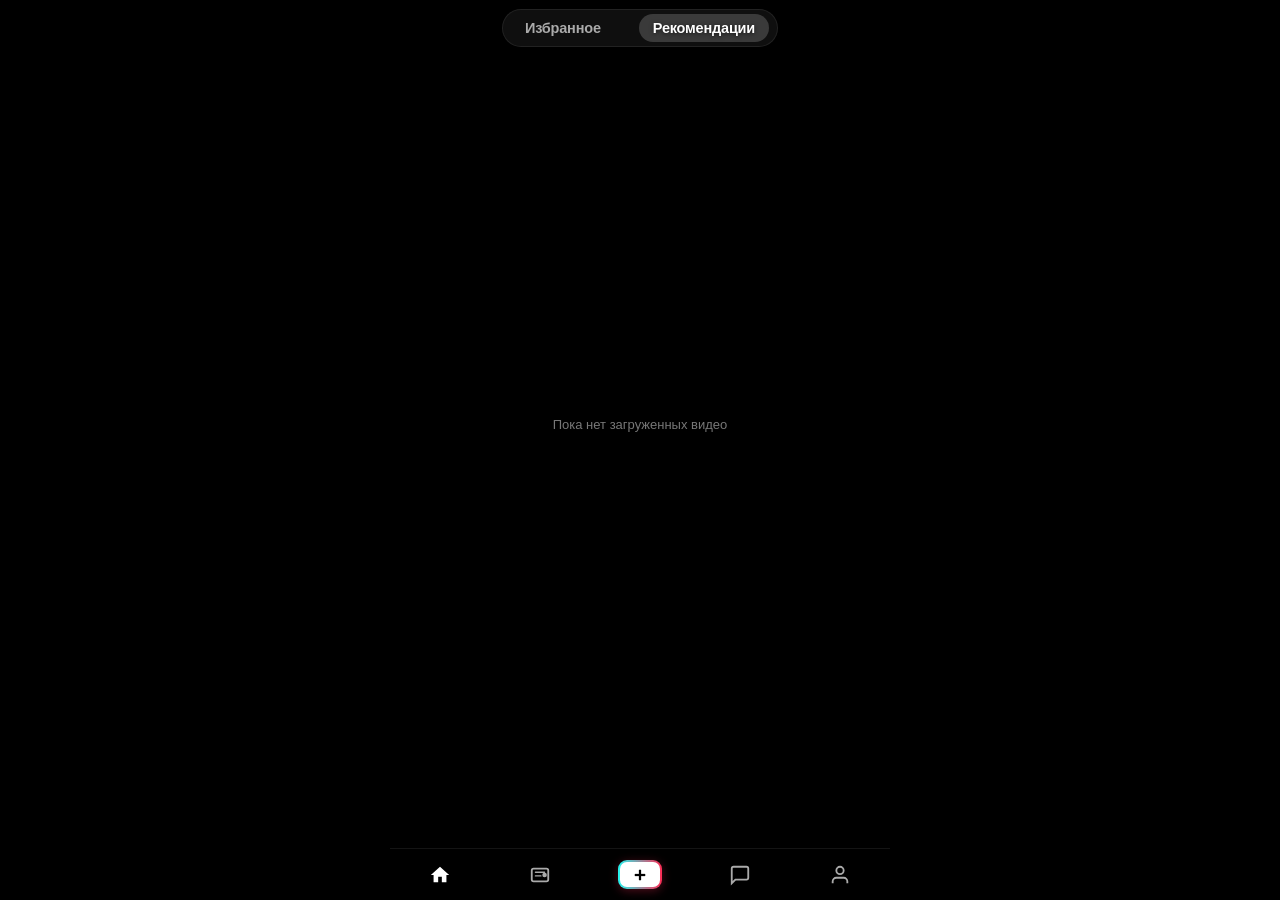
==== commit 7508c3fe: "index.html" ====
--- a/index.html
+++ b/index.html
@@ -9,94 +9,513 @@
   <meta name="apple-mobile-web-app-capable" content="yes">
   <meta name="apple-mobile-web-app-status-bar-style" content="black-translucent">
   <meta name="format-detection" content="telephone=no">
-  <title>VOLT Stream</title>
+  <title>Meow Stream</title>
   <style>
-    *, *::before, *::after { box-sizing: border-box; margin: 0; padding: 0; -webkit-tap-highlight-color: transparent; user-select: none; }
-    :root { --bg: #000000; --surface: #121212; --surface2: #1a1a1a; --border: #222222; --text: #ffffff; --text-sub: #aaaaaa; --accent: #fe2c55; --font: -apple-system, BlinkMacSystemFont, "SF Pro Text", "Segoe UI", Roboto, Helvetica, Arial, sans-serif; }
-    html, body { width: 100%; height: 100%; background: #000; color: var(--text); font-family: var(--font); overflow: hidden; overscroll-behavior: none; -webkit-overflow-scrolling: touch; -webkit-tap-highlight-color: transparent; -webkit-touch-callout: none; -webkit-user-select: none; user-select: none; -webkit-text-size-adjust: 100%; touch-action: manipulation; }
+    *, *::before, *::after { 
+      box-sizing: border-box; 
+      margin: 0; 
+      padding: 0; 
+      -webkit-tap-highlight-color: transparent; 
+      user-select: none; 
+      -webkit-user-select: none;
+    }
+    
+    :root {
+      --bg: #000000;
+      --surface: #121214;
+      --surface2: #1a1a1e;
+      --surface3: #222228;
+      --border: #26262e;
+      --border-glow: rgba(254, 44, 85, 0.3);
+      --text: #ffffff;
+      --text-sub: #aaaaaa;
+      --accent: #fe2c55;
+      --accent-hover: #e02447;
+      --accent-glow: rgba(254, 44, 85, 0.4);
+      --success: #25f4ee;
+      --success-glow: rgba(37, 244, 238, 0.3);
+      --warning: #ffb703;
+      --font: -apple-system, BlinkMacSystemFont, "SF Pro Display", "SF Pro Text", "Segoe UI", Roboto, Helvetica, Arial, sans-serif;
+      --radius-lg: 20px;
+      --radius-md: 14px;
+      --radius-sm: 10px;
+      --shadow-main: 0 20px 80px rgba(0, 0, 0, 0.9);
+      --sat: env(safe-area-inset-top, 0px);
+      --sab: env(safe-area-inset-bottom, 0px);
+      --sal: env(safe-area-inset-left, 0px);
+      --sar: env(safe-area-inset-right, 0px);
+    }
+    
+    html, body { 
+      width: 100%; 
+      height: 100%; 
+      background: #000000; 
+      color: var(--text); 
+      font-family: var(--font); 
+      overflow: hidden; 
+      overscroll-behavior: none; 
+      -webkit-overflow-scrolling: touch; 
+      -webkit-tap-highlight-color: transparent; 
+      -webkit-touch-callout: none; 
+      -webkit-user-select: none; 
+      user-select: none; 
+      -webkit-text-size-adjust: 100%; 
+      touch-action: manipulation; 
+      -webkit-font-smoothing: antialiased; 
+    }
+    
     body { touch-action: pan-y; }
     ::-webkit-scrollbar { display: none; }
     input, textarea { -webkit-user-select: text; user-select: text; }
-    button, input, textarea { font: inherit; color: inherit; }
+    button, input, textarea, select { font: inherit; color: inherit; }
     button { border: 0; background: none; padding: 0; cursor: pointer; }
 
-    .app-viewport { width: 100vw; height: 100vh; height: 100dvh; max-width: 480px; margin: 0 auto; background: var(--bg); position: relative; display: flex; flex-direction: column; overflow: hidden; box-shadow: 0 0 40px rgba(0,0,0,0.8); }
-
-    /* === HEADER === */
-    .header { position: absolute; top: 0; left: 0; right: 0; height: 56px; z-index: 20; display: flex; align-items: center; justify-content: center; padding: 0 16px; background: transparent; }
-    .header-tabs { display: flex; gap: 16px; font-size: 16px; font-weight: 600; }
-    .tab { color: var(--text-sub); cursor: pointer; position: relative; padding-bottom: 4px; transition: color 0.15s ease; }
-    .tab.active { color: var(--text); }
-    .tab.active::after { content: ''; position: absolute; bottom: 0; left: 50%; transform: translateX(-50%); width: 16px; height: 2px; background: var(--text); border-radius: 2px; }
-
-    /* === VIDEO FEED === */
-    .feed { flex: 1; width: 100%; height: 100%; overflow-y: scroll; scroll-snap-type: y mandatory; overscroll-behavior-y: contain; scrollbar-width: none; -ms-overflow-style: none; -webkit-overflow-scrolling: touch; }
+    .app-viewport { 
+      width: 100vw; 
+      height: 100vh; 
+      height: 100dvh; 
+      max-width: 500px; 
+      margin: 0 auto; 
+      background: var(--bg); 
+      position: relative; 
+      display: flex; 
+      flex-direction: column; 
+      overflow: hidden; 
+      box-shadow: 0 0 80px rgba(0,0,0,0.95); 
+      transform: translateZ(0);
+      will-change: transform;
+      padding-top: var(--sat);
+      padding-bottom: var(--sab);
+      padding-left: var(--sal);
+      padding-right: var(--sar);
+    }
+
+    .app-viewport.ui-hidden .header,
+    .app-viewport.ui-hidden .nav,
+    .app-viewport.ui-hidden .side-bar,
+    .app-viewport.ui-hidden .video-info,
+    .app-viewport.ui-hidden .progress-container {
+      opacity: 0;
+      pointer-events: none;
+      transition: opacity 0.2s ease-out;
+    }
+
+    .screens-wrapper {
+      position: relative;
+      flex: 1;
+      width: 100%;
+      height: 100%;
+      overflow: hidden;
+    }
+
+    .screen {
+      position: absolute;
+      inset: 0;
+      width: 100%;
+      height: 100%;
+      background: var(--bg);
+      display: flex;
+      flex-direction: column;
+      opacity: 0;
+      pointer-events: none;
+      transform: scale(0.96);
+      transition: opacity 0.25s cubic-bezier(0.25, 1, 0.5, 1), transform 0.25s cubic-bezier(0.25, 1, 0.5, 1);
+      z-index: 10;
+      backface-visibility: hidden;
+      will-change: transform, opacity;
+    }
+
+    .screen.active-screen {
+      opacity: 1;
+      pointer-events: auto;
+      transform: scale(1);
+      z-index: 15;
+    }
+
+    .header { 
+      position: absolute; 
+      top: 0; 
+      left: 0; 
+      right: 0; 
+      height: 56px; 
+      z-index: 20; 
+      display: flex; 
+      align-items: center; 
+      justify-content: center; 
+      padding: 0 16px; 
+      background: linear-gradient(180deg, rgba(0,0,0,0.65) 0%, rgba(0,0,0,0) 100%);
+      pointer-events: auto;
+    }
+    
+    .header-tabs { 
+      display: flex; 
+      gap: 24px; 
+      font-size: 16px; 
+      font-weight: 700; 
+      position: relative;
+      background: rgba(255, 255, 255, 0.06);
+      padding: 4px 8px;
+      border-radius: 20px;
+      backdrop-filter: blur(10px);
+      -webkit-backdrop-filter: blur(10px);
+      border: 1px solid rgba(255,255,255,0.08);
+    }
+    
+    .tab { 
+      color: var(--text-sub); 
+      cursor: pointer; 
+      position: relative; 
+      padding: 6px 14px; 
+      border-radius: 16px;
+      transition: color 0.22s ease, background 0.22s ease, transform 0.15s ease; 
+      font-size: 14.5px;
+      letter-spacing: -0.2px;
+    }
+    
+    .tab:active {
+      transform: scale(0.94);
+    }
+    
+    .tab.active { 
+      color: var(--text); 
+      background: rgba(255, 255, 255, 0.18);
+      text-shadow: 0 1px 4px rgba(0,0,0,0.6);
+    }
+
+    .feed { 
+      flex: 1; 
+      width: 100%; 
+      height: 100%; 
+      overflow-y: scroll; 
+      scroll-snap-type: y mandatory; 
+      overscroll-behavior-y: contain; 
+      scrollbar-width: none; 
+      -ms-overflow-style: none; 
+      -webkit-overflow-scrolling: touch; 
+      position: relative;
+    }
     .feed::-webkit-scrollbar { display: none; }
-    .video-card { width: 100%; height: 100%; scroll-snap-align: start; scroll-snap-stop: always; position: relative; background: #000; display: flex; align-items: center; justify-content: center; }
-    .stage { position: absolute; inset: 0; display: grid; place-items: center; background: #000; overflow: hidden; }
-    .video-player { display: block; width: 100%; height: 100%; object-fit: contain; object-position: center; background: #000; outline: 0; }
-    .poster { position: absolute; inset: 0; display: grid; place-items: center; background: #000; transition: opacity .16s linear; pointer-events: none; }
+    
+    .video-card { 
+      width: 100%; 
+      height: 100%; 
+      scroll-snap-align: start; 
+      scroll-snap-stop: always; 
+      position: relative; 
+      background: #000; 
+      display: flex; 
+      align-items: center; 
+      justify-content: center; 
+    }
+    .stage { 
+      position: absolute; 
+      inset: 0; 
+      display: grid; 
+      place-items: center; 
+      background: #000; 
+      overflow: hidden; 
+    }
+    .video-player { 
+      display: block; 
+      width: 100%; 
+      height: 100%; 
+      object-fit: contain; 
+      object-position: center; 
+      background: #000; 
+      outline: 0; 
+    }
+    
+    .poster { 
+      position: absolute; 
+      inset: 0; 
+      display: grid; 
+      place-items: center; 
+      background: #000; 
+      transition: opacity .16s linear; 
+      pointer-events: none; 
+    }
     .poster.hide { opacity: 0; }
-    .spin { position: absolute; z-index: 6; left: 50%; top: 50%; width: 28px; height: 28px; margin: -14px; border: 2px solid #444; border-top-color: #fff; border-radius: 50%; animation: spin .7s linear infinite; display: none; }
-    .video-card.wait .spin { display: block; }
-    @keyframes spin { to { transform: rotate(360deg); } }
-    .shade { position: absolute; inset: auto 0 0; height: 34%; pointer-events: none; background: rgba(0,0,0,.38); mask-image: linear-gradient(transparent, #000); -webkit-mask-image: linear-gradient(transparent, #000); }
-    .playflash { position: absolute; z-index: 9; left: 50%; top: 50%; width: 64px; height: 64px; margin: -32px; display: grid; place-items: center; border-radius: 50%; background: rgba(0,0,0,.45); opacity: 0; transform: scale(.82); pointer-events: none; }
+
+    .spin { display: none !important; }
+    .shade { display: none !important; }
+
+    .playflash { 
+      position: absolute; 
+      z-index: 9; 
+      left: 50%; 
+      top: 50%; 
+      width: 64px; 
+      height: 64px; 
+      margin: -32px; 
+      display: grid; 
+      place-items: center; 
+      border-radius: 50%; 
+      background: rgba(0,0,0,.5); 
+      opacity: 0; 
+      transform: scale(.82); 
+      pointer-events: none; 
+    }
     .playflash svg { width: 31px; height: 31px; fill: white; stroke: white; margin-left: 3px; }
     .playflash.show { animation: flash .55s ease; }
     @keyframes flash { 0% { opacity: 0; transform: scale(.7); } 25% { opacity: 1; transform: scale(1); } 100% { opacity: 0; transform: scale(1); } }
-    .heartburst { position: absolute; z-index: 10; left: 50%; top: 50%; width: 98px; height: 98px; margin: -49px; color: var(--accent); fill: currentColor; stroke: white; stroke-width: 1; opacity: 0; pointer-events: none; filter: drop-shadow(0 4px 10px #000); }
+
+    .heartburst { 
+      position: absolute; 
+      z-index: 10; 
+      left: 50%; 
+      top: 50%; 
+      width: 98px; 
+      height: 98px; 
+      margin: -49px; 
+      color: var(--accent); 
+      fill: currentColor; 
+      stroke: white; 
+      stroke-width: 1; 
+      opacity: 0; 
+      pointer-events: none; 
+      filter: drop-shadow(0 4px 10px #000); 
+    }
     .heartburst.go { animation: heart .7s ease-out; }
     @keyframes heart { 0% { opacity: 0; transform: scale(.2) rotate(-15deg); } 25% { opacity: 1; transform: scale(1.15) rotate(7deg); } 60% { opacity: 1; transform: scale(1) rotate(0); } 100% { opacity: 0; transform: translateY(-75px) scale(.75); } }
-    .side-bar { position: absolute; right: 12px; bottom: 90px; display: flex; flex-direction: column; align-items: center; gap: 18px; z-index: 10; }
-    .action-btn { background: none; border: none; color: var(--text); display: flex; flex-direction: column; align-items: center; gap: 4px; cursor: pointer; font-size: 12px; font-weight: 500; }
-    .icon-wrapper { width: 44px; height: 44px; border-radius: 50%; background: rgba(18,18,18,0.6); display: flex; align-items: center; justify-content: center; backdrop-filter: blur(4px); }
-    .action-btn:active .icon-wrapper { transform: scale(0.9); }
+
+    .side-bar { 
+      position: absolute; 
+      right: 12px; 
+      bottom: 90px; 
+      display: flex; 
+      flex-direction: column; 
+      align-items: center; 
+      gap: 18px; 
+      z-index: 10; 
+    }
+    .action-btn { 
+      background: none; 
+      border: none; 
+      color: var(--text); 
+      display: flex; 
+      flex-direction: column; 
+      align-items: center; 
+      gap: 4px; 
+      cursor: pointer; 
+      font-size: 12px; 
+      font-weight: 600; 
+    }
+    .icon-wrapper { 
+      width: 46px; 
+      height: 46px; 
+      border-radius: 50%; 
+      background: rgba(18,18,18,0.65); 
+      display: flex; 
+      align-items: center; 
+      justify-content: center; 
+      backdrop-filter: blur(8px); 
+      -webkit-backdrop-filter: blur(8px);
+      border: 1px solid rgba(255,255,255,0.08);
+      transition: transform 0.15s ease, background 0.15s ease;
+    }
+    .action-btn:active .icon-wrapper { transform: scale(0.88); }
     .action-btn.liked svg { fill: var(--accent); stroke: var(--accent); animation: pop .24s ease-out; }
     @keyframes pop { 0% { transform: scale(.65); } 70% { transform: scale(1.2); } 100% { transform: scale(1); } }
-    .action-btn.bookmarked svg { fill: #ffb703; stroke: #ffb703; }
-    .video-info { position: absolute; left: 12px; bottom: 24px; right: 80px; z-index: 10; display: flex; flex-direction: column; gap: 8px; text-shadow: 0 1px 4px #000; pointer-events: none; }
+    .action-btn.bookmarked svg { fill: #ffb703; stroke: #ffb703; animation: pop .24s ease-out; }
+
+    .video-info { 
+      position: absolute; 
+      left: 14px; 
+      bottom: 24px; 
+      right: 80px; 
+      z-index: 10; 
+      display: flex; 
+      flex-direction: column; 
+      gap: 8px; 
+      text-shadow: 0 1px 4px #000; 
+      pointer-events: none; 
+    }
     .username { font-weight: 700; font-size: 16px; letter-spacing: -0.2px; }
-    .description { font-size: 14px; line-height: 1.35; color: rgba(255,255,255,0.95); display: -webkit-box; -webkit-line-clamp: 2; -webkit-box-orient: vertical; overflow: hidden; }
-    .music-track { display: flex; align-items: center; gap: 6px; font-size: 13px; color: var(--text-sub); }
-    .progress-container { position: absolute; bottom: 0; left: 0; right: 0; height: 18px; display: flex; align-items: flex-end; cursor: pointer; touch-action: none; z-index: 12; }
+    .description { 
+      font-size: 14px; 
+      line-height: 1.35; 
+      color: rgba(255,255,255,0.95); 
+      display: -webkit-box; 
+      -webkit-line-clamp: 2; 
+      -webkit-box-orient: vertical; 
+      overflow: hidden; 
+    }
+    .music-track { display: flex; align-items: center; gap: 6px; font-size: 13px; color: var(--text-sub); width: 85%; overflow: hidden; }
+    .music-track svg { flex-shrink: 0; }
+    .music-text { white-space: nowrap; overflow: hidden; text-overflow: ellipsis; }
+
+    .progress-container { 
+      position: absolute; 
+      bottom: 0; 
+      left: 0; 
+      right: 0; 
+      height: 18px; 
+      display: flex; 
+      align-items: flex-end; 
+      cursor: pointer; 
+      touch-action: none; 
+      z-index: 12; 
+    }
     .track { position: relative; width: 100%; height: 2px; background: rgba(255,255,255,.24); }
     .fill, .buffer { position: absolute; inset: 0 auto 0 0; transform-origin: left; width: 100%; transform: scaleX(0); }
     .buffer { background: rgba(255,255,255,.32); }
     .fill { background: #fff; }
     .progress-container:active .track { height: 4px; }
 
-    /* === NAV === */
-    .nav { height: 50px; background: var(--bg); border-top: 1px solid var(--border); display: flex; align-items: center; justify-content: space-around; z-index: 20; }
-    .nav-item { display: flex; flex-direction: column; align-items: center; gap: 2px; color: var(--text-sub); font-size: 10px; background: none; border: none; cursor: pointer; width: 20%; }
+    .empty-favorites-container {
+      position: absolute;
+      inset: 0;
+      display: flex;
+      flex-direction: column;
+      align-items: center;
+      justify-content: center;
+      gap: 16px;
+      text-align: center;
+      padding: 30px;
+      z-index: 5;
+      background: var(--bg);
+    }
+    
+    .empty-favorites-icon {
+      width: 80px;
+      height: 80px;
+      border-radius: 50%;
+      background: rgba(255, 183, 3, 0.12);
+      border: 1px solid rgba(255, 183, 3, 0.3);
+      color: #ffb703;
+      display: grid;
+      place-items: center;
+      box-shadow: 0 10px 30px rgba(255, 183, 3, 0.15);
+    }
+
+    .empty-favorites-title {
+      font-size: 20px;
+      font-weight: 800;
+      color: var(--text);
+    }
+
+    .empty-favorites-sub {
+      font-size: 14px;
+      color: var(--text-sub);
+      max-width: 260px;
+      line-height: 1.45;
+    }
+
+    .nav { 
+      height: 52px; 
+      background: var(--bg); 
+      border-top: 1px solid rgba(255,255,255,0.08); 
+      display: flex; 
+      align-items: center; 
+      justify-content: space-around; 
+      z-index: 30; 
+      flex-shrink: 0; 
+    }
+    .nav-item { 
+      display: flex; 
+      flex-direction: column; 
+      align-items: center; 
+      justify-content: center; 
+      gap: 3px; 
+      color: var(--text-sub); 
+      font-size: 10px; 
+      font-weight: 600;
+      background: none; 
+      border: none; 
+      cursor: pointer; 
+      width: 20%; 
+      height: 100%; 
+      transition: color 0.18s ease, transform 0.15s ease; 
+    }
+    .nav-item:active {
+      transform: scale(0.92);
+    }
     .nav-item.active { color: var(--text); }
-    .create-btn { width: 42px; height: 28px; background: var(--text); border-radius: 8px; display: flex; align-items: center; justify-content: center; color: var(--bg); }
-
-    /* === DRAWER (VIDEO COMMENTS) === */
-    .drawer { position: absolute; bottom: 0; left: 0; right: 0; height: 65%; background: var(--surface); border-top-left-radius: 16px; border-top-right-radius: 16px; z-index: 30; transform: translateY(100%); transition: transform 0.25s cubic-bezier(0.1, 0.9, 0.2, 1); display: flex; flex-direction: column; border-top: 1px solid var(--border); }
+    .nav-item.active svg { color: var(--text); }
+    
+    .create-btn { 
+      width: 44px; 
+      height: 29px; 
+      background: linear-gradient(90deg, #25f4ee 0%, #fe2c55 100%); 
+      border-radius: 9px; 
+      display: flex; 
+      align-items: center; 
+      justify-content: center; 
+      padding: 2px;
+      box-shadow: 0 2px 10px rgba(254,44,85,0.3);
+    }
+    .create-btn-inner {
+      width: 100%;
+      height: 100%;
+      background: #ffffff;
+      border-radius: 7px;
+      display: flex;
+      align-items: center;
+      justify-content: center;
+      color: #000;
+    }
+
+    .drawer { 
+      position: absolute; 
+      bottom: 0; 
+      left: 0; 
+      right: 0; 
+      height: 68%; 
+      background: var(--surface); 
+      border-top-left-radius: 20px; 
+      border-top-right-radius: 20px; 
+      z-index: 45; 
+      transform: translateY(100%); 
+      transition: transform 0.28s cubic-bezier(0.1, 0.9, 0.2, 1); 
+      display: flex; 
+      flex-direction: column; 
+      border-top: 1px solid var(--border); 
+    }
     .drawer.open { transform: translateY(0); }
-    .drawer-header { padding: 12px 16px; display: flex; align-items: center; justify-content: space-between; border-bottom: 1px solid var(--border); font-size: 13px; font-weight: 600; }
+    .drawer-header { padding: 14px 16px; display: flex; align-items: center; justify-content: space-between; border-bottom: 1px solid var(--border); font-size: 14px; font-weight: 700; }
     .drawer-body { flex: 1; overflow-y: auto; padding: 16px; display: flex; flex-direction: column; gap: 16px; }
-    .comment-item { display: flex; gap: 12px; font-size: 13px; }
-    .comment-avatar { width: 32px; height: 32px; border-radius: 50%; background: #222; flex-shrink: 0; display: grid; place-items: center; font-size: 12px; font-weight: 800; }
-    .comment-content { display: flex; flex-direction: column; gap: 2px; }
-    .comment-author { color: var(--text-sub); font-size: 12px; }
+    .comment-item { display: flex; gap: 12px; font-size: 13px; align-items: flex-start; }
+    .comment-avatar { width: 36px; height: 36px; border-radius: 50%; background: #222; flex-shrink: 0; display: grid; place-items: center; font-size: 12px; font-weight: 800; overflow: hidden; object-fit: cover; }
+    .comment-avatar-img { width: 100%; height: 100%; object-fit: cover; }
+    .comment-content { display: flex; flex-direction: column; gap: 2px; flex: 1; min-width: 0; }
+    .comment-author { color: var(--accent); font-size: 12px; font-weight: 700; }
+    .comment-text { font-size: 13.5px; color: var(--text); word-break: break-word; line-height: 1.4; }
     .drawer-footer { padding: 10px 16px; border-top: 1px solid var(--border); display: flex; gap: 10px; align-items: center; background: var(--bg); }
-    .comment-input { flex: 1; background: var(--surface); border: 1px solid var(--border); padding: 10px 14px; border-radius: 20px; color: #fff; font-size: 13px; outline: none; -webkit-user-select: text; }
-    .send-btn { background: none; border: none; color: var(--accent); font-weight: 600; font-size: 14px; cursor: pointer; }
-
-    /* === OVERLAY === */
-    .overlay-backdrop { position: absolute; inset: 0; background: rgba(0,0,0,0.6); z-index: 25; opacity: 0; pointer-events: none; transition: opacity 0.25s ease; }
+    .comment-input { flex: 1; background: var(--surface); border: 1px solid var(--border); padding: 10px 16px; border-radius: 20px; color: #fff; font-size: 13.5px; outline: none; -webkit-user-select: text; }
+    .send-btn { background: none; border: none; color: var(--accent); font-weight: 600; font-size: 14px; cursor: pointer; display: flex; align-items: center; justify-content: center; }
+    .comments-disabled-msg { padding: 12px; text-align: center; color: var(--text-sub); font-size: 13px; width: 100%; display: flex; align-items: center; justify-content: center; gap: 8px; font-weight: 600; }
+    .comments-disabled-msg svg { color: var(--accent); }
+
+    .overlay-backdrop { position: absolute; inset: 0; background: rgba(0,0,0,0.65); z-index: 40; opacity: 0; pointer-events: none; transition: opacity 0.25s ease; backdrop-filter: blur(4px); -webkit-backdrop-filter: blur(4px); }
     .overlay-backdrop.show { opacity: 1; pointer-events: auto; }
 
-    /* === TOAST === */
-    .toast { position: fixed; z-index: 90; left: 50%; bottom: 80px; translate: -50% 12px; max-width: min(90vw, 420px); padding: 10px 14px; border: 1px solid #2a2a30; border-radius: 10px; background: #141418; color: #fff; font-size: 13px; font-weight: 650; opacity: 0; pointer-events: none; transition: .2s; }
+    .toast { 
+      position: fixed; 
+      z-index: 999; 
+      left: 50%; 
+      bottom: 80px; 
+      translate: -50% 12px; 
+      max-width: min(90vw, 420px); 
+      padding: 10px 18px; 
+      border: 1px solid #2a2a30; 
+      border-radius: 12px; 
+      background: rgba(20,20,24,0.95); 
+      color: #fff; 
+      font-size: 13.5px; 
+      font-weight: 600; 
+      opacity: 0; 
+      pointer-events: none; 
+      transition: .22s cubic-bezier(0.2, 0.8, 0.2, 1); 
+      text-align: center; 
+      box-shadow: 0 10px 30px rgba(0,0,0,0.8); 
+      backdrop-filter: blur(12px);
+      -webkit-backdrop-filter: blur(12px);
+    }
     .toast.on { opacity: 1; translate: -50% 0; }
 
-    /* === MODALS === */
     .modal { position: fixed; z-index: 80; inset: 0; display: none; align-items: flex-end; justify-content: center; background: rgba(0,0,0,.68); padding: 20px 14px 14px; backdrop-filter: blur(5px); }
     .modal.open { display: flex; }
-    .sheet { width: min(100%, 480px); border: 1px solid #29292e; border-radius: 17px; background: #101014; padding: 14px; box-shadow: 0 20px 80px #000; }
+    .sheet { width: min(100%, 480px); border: 1px solid #29292e; border-radius: 20px; background: #101014; padding: 16px; box-shadow: 0 20px 80px #000; }
     .sheethead { height: 35px; display: flex; align-items: flex-start; justify-content: space-between; font-size: 15px; font-weight: 800; }
     .close { width: 30px; height: 30px; display: grid; place-items: center; margin-top: -7px; border-radius: 50%; background: #242429; }
     .close svg { width: 18px; height: 18px; }
@@ -111,22 +530,203 @@
     .drop.on { display: grid; }
     .empty { padding: 42px 10px; text-align: center; color: #777; font-size: 13px; }
 
-    /* === CHANNEL VIEW === */
+    .custom-dialog-overlay {
+      position: fixed;
+      inset: 0;
+      z-index: 995;
+      background: rgba(0, 0, 0, 0.82);
+      backdrop-filter: blur(12px);
+      -webkit-backdrop-filter: blur(12px);
+      display: flex;
+      align-items: center;
+      justify-content: center;
+      padding: 20px;
+      opacity: 0;
+      pointer-events: none;
+      transition: opacity 0.28s ease;
+    }
+    .custom-dialog-overlay.open {
+      opacity: 1;
+      pointer-events: auto;
+    }
+    
+    .custom-dialog {
+      width: min(100%, 380px);
+      background: var(--surface);
+      border: 1px solid var(--border);
+      border-radius: 24px;
+      padding: 24px 20px 20px;
+      display: flex;
+      flex-direction: column;
+      align-items: center;
+      text-align: center;
+      box-shadow: 0 24px 64px rgba(0,0,0,0.95), 0 0 20px var(--border-glow);
+      transform: scale(0.9);
+      transition: transform 0.28s cubic-bezier(0.175, 0.885, 0.32, 1.275);
+      position: relative;
+      overflow: hidden;
+    }
+    .custom-dialog-overlay.open .custom-dialog {
+      transform: scale(1);
+    }
+
+    .custom-dialog-badge {
+      align-self: center;
+      display: inline-flex;
+      align-items: center;
+      gap: 6px;
+      padding: 4px 12px;
+      border-radius: 20px;
+      background: rgba(254, 44, 85, 0.15);
+      border: 1px solid var(--accent-glow);
+      color: var(--accent);
+      font-size: 11px;
+      font-weight: 700;
+      letter-spacing: 0.5px;
+      text-transform: uppercase;
+      margin-bottom: 14px;
+    }
+    
+    .custom-dialog-icon {
+      width: 60px;
+      height: 60px;
+      border-radius: 50%;
+      background: rgba(254,44,85,0.12);
+      border: 1px solid var(--accent-glow);
+      color: var(--accent);
+      display: grid;
+      place-items: center;
+      margin-bottom: 14px;
+      box-shadow: 0 0 20px var(--accent-glow);
+    }
+    
+    .custom-dialog-title {
+      font-size: 18px;
+      font-weight: 800;
+      color: var(--text);
+      margin-bottom: 10px;
+      line-height: 1.3;
+    }
+    
+    .custom-dialog-text {
+      font-size: 13.5px;
+      color: var(--text-sub);
+      line-height: 1.5;
+      margin-bottom: 16px;
+      white-space: pre-wrap;
+      word-break: break-word;
+    }
+
+    .custom-dialog-media {
+      width: 100%;
+      max-height: 220px;
+      border-radius: 14px;
+      overflow: hidden;
+      margin-bottom: 16px;
+      border: 1px solid var(--border);
+      background: #000;
+      display: flex;
+      align-items: center;
+      justify-content: center;
+    }
+    .custom-dialog-media img, 
+    .custom-dialog-media video {
+      width: 100%;
+      height: 100%;
+      max-height: 220px;
+      object-fit: cover;
+      display: block;
+    }
+
+    .custom-dialog-apk-box {
+      width: 100%;
+      background: var(--surface2);
+      border: 1px solid var(--border);
+      border-radius: 14px;
+      padding: 12px 14px;
+      display: flex;
+      align-items: center;
+      gap: 12px;
+      margin-bottom: 16px;
+      text-align: left;
+    }
+    .custom-dialog-apk-icon {
+      width: 40px;
+      height: 40px;
+      border-radius: 10px;
+      background: rgba(37,244,238,0.15);
+      color: var(--success);
+      display: grid;
+      place-items: center;
+      flex-shrink: 0;
+    }
+    .custom-dialog-apk-info {
+      flex: 1;
+      min-width: 0;
+    }
+    .custom-dialog-apk-name {
+      font-size: 13px;
+      font-weight: 700;
+      color: #fff;
+      white-space: nowrap;
+      overflow: hidden;
+      text-overflow: ellipsis;
+    }
+    .custom-dialog-apk-sub {
+      font-size: 11px;
+      color: var(--text-sub);
+    }
+
+    .custom-dialog-actions {
+      width: 100%;
+      display: flex;
+      flex-direction: column;
+      gap: 10px;
+    }
+
+    .custom-dialog-btn-primary {
+      width: 100%;
+      padding: 13px;
+      border-radius: 14px;
+      background: var(--accent);
+      border: none;
+      color: #fff;
+      font-size: 14px;
+      font-weight: 700;
+      cursor: pointer;
+      display: flex;
+      align-items: center;
+      justify-content: center;
+      gap: 8px;
+      box-shadow: 0 4px 16px var(--accent-glow);
+      transition: background 0.15s, transform 0.1s;
+    }
+    .custom-dialog-btn-primary:active { transform: scale(0.98); }
+
+    .custom-dialog-btn {
+      width: 100%;
+      padding: 12px;
+      border-radius: 14px;
+      background: var(--surface2);
+      border: 1px solid var(--border);
+      color: var(--text);
+      font-size: 14px;
+      font-weight: 600;
+      cursor: pointer;
+      transition: background 0.15s;
+    }
+    .custom-dialog-btn:active { background: var(--border); }
+
     .channel-view { 
-      display: none; 
+      display: flex; 
       flex-direction: column; 
-      position: fixed; 
+      position: absolute; 
       inset: 0; 
-      z-index: 15; 
+      z-index: 13; 
       background: var(--bg); 
       width: 100%; 
-      height: 100vh; 
-      height: 100dvh;
-      max-width: 480px;
-      left: 50%;
-      transform: translateX(-50%);
-    }
-    .channel-view.active { display: flex; }
+      height: 100%;
+    }
     .channel-header { 
       display: flex; 
       align-items: center; 
@@ -144,7 +744,6 @@
     .channel-header-sub { font-size: 12px; color: var(--text-sub); }
     .channel-header .settings-btn { width: 36px; height: 36px; display: grid; place-items: center; border-radius: 50%; background: var(--surface); color: var(--text); border: none; flex-shrink: 0; }
 
-    /* === CHANNEL POSTS SCROLL === */
     .channel-posts { 
       flex: 1; 
       overflow-y: scroll; 
@@ -186,25 +785,22 @@
     .channel-post-action { display: flex; align-items: center; gap: 6px; font-size: 13px; color: var(--text-sub); background: none; border: none; cursor: pointer; }
     .channel-post-action.active { color: var(--accent); }
     .channel-post-action svg { width: 18px; height: 18px; }
-    .channel-add-btn { position: fixed; bottom: 24px; right: 24px; width: 56px; height: 56px; border-radius: 50%; background: var(--accent); color: #fff; border: none; display: grid; place-items: center; box-shadow: 0 4px 20px rgba(254,44,85,0.4); z-index: 20; cursor: pointer; }
+    .channel-add-btn { position: fixed; bottom: 24px; right: 24px; width: 56px; height: 56px; border-radius: 50%; background: var(--accent); color: #fff; border: none; display: grid; place-items: center; box-shadow: 0 4px 20px var(--accent-glow); z-index: 20; cursor: pointer; }
     .channel-add-btn:active { transform: scale(0.92); }
 
-    /* === TG-STYLE COMMENTS SCREEN === */
     .tg-comments-screen { 
-      display: none; 
+      display: flex; 
       flex-direction: column; 
-      position: fixed; 
+      position: absolute; 
       inset: 0; 
       z-index: 50; 
       background: var(--bg); 
       width: 100%; 
-      height: 100vh;
-      height: 100dvh;
-      max-width: 480px;
-      left: 50%;
-      transform: translateX(-50%);
-    }
-    .tg-comments-screen.active { display: flex; }
+      height: 100%;
+      transform: translateY(100%);
+      transition: transform 0.28s cubic-bezier(0.1, 0.9, 0.2, 1);
+    }
+    .tg-comments-screen.active { transform: translateY(0); }
     .tg-comments-header { display: flex; align-items: center; gap: 12px; padding: 12px 16px; border-bottom: 1px solid var(--border); background: var(--bg); flex-shrink: 0; height: 56px; }
     .tg-comments-header .back-btn { width: 36px; height: 36px; display: grid; place-items: center; border-radius: 50%; background: var(--surface); color: var(--text); border: none; flex-shrink: 0; }
     .tg-comments-header-title { font-size: 16px; font-weight: 700; flex: 1; text-align: center; margin-right: 48px; }
@@ -214,8 +810,6 @@
     .tg-comments-post-preview .preview-author { font-size: 14px; font-weight: 700; color: var(--text); }
     .tg-comments-post-preview .preview-time { font-size: 11px; color: var(--text-sub); }
     .tg-comments-post-preview .preview-text { font-size: 14px; line-height: 1.45; color: var(--text); margin-bottom: 10px; word-break: break-word; }
-    .tg-comments-post-preview .preview-media { width: 100%; border-radius: 12px; overflow: hidden; margin-top: 8px; }
-    .tg-comments-post-preview .preview-media img, .tg-comments-post-preview .preview-media video { width: 100%; max-height: 200px; object-fit: cover; display: block; }
     .tg-comments-post-preview .preview-media-grid { width: 100%; display: grid; gap: 2px; border-radius: 12px; overflow: hidden; margin-top: 8px; }
     .tg-comments-post-preview .preview-media-grid.single { grid-template-columns: 1fr; }
     .tg-comments-post-preview .preview-media-grid.double { grid-template-columns: 1fr 1fr; }
@@ -237,7 +831,8 @@
     }
     .tg-comments-list::-webkit-scrollbar { display: none; }
     .tg-comment { display: flex; gap: 10px; align-items: flex-start; flex-shrink: 0; }
-    .tg-comment-avatar { width: 34px; height: 34px; border-radius: 50%; background: linear-gradient(135deg, #fe2c55, #ff6b6b); flex-shrink: 0; display: grid; place-items: center; font-size: 13px; font-weight: 700; color: #fff; }
+    .tg-comment-avatar { width: 34px; height: 34px; border-radius: 50%; background: var(--surface2); flex-shrink: 0; display: grid; place-items: center; font-size: 13px; font-weight: 700; color: #fff; overflow: hidden; object-fit: cover; }
+    .tg-comment-avatar-img { width: 100%; height: 100%; object-fit: cover; }
     .tg-comment-body { flex: 1; background: var(--surface2); border-radius: 14px; padding: 10px 14px; }
     .tg-comment-author { font-weight: 600; font-size: 13px; color: var(--accent); margin-bottom: 3px; }
     .tg-comment-text { font-size: 14px; line-height: 1.4; color: var(--text); word-break: break-word; }
@@ -248,7 +843,6 @@
     .tg-comments-send:active { transform: scale(0.92); }
     .tg-comments-empty { text-align: center; color: var(--text-sub); font-size: 14px; padding: 40px 20px; flex-shrink: 0; }
 
-    /* === SETTINGS / CREATE POST === */
     .channel-settings-sheet { width: min(100%, 480px); border: 1px solid var(--border); border-radius: 20px 20px 0 0; background: var(--surface); padding: 20px; }
     .channel-settings-field { margin-bottom: 14px; }
     .channel-settings-field label { display: block; font-size: 12px; color: var(--text-sub); margin-bottom: 6px; text-transform: uppercase; letter-spacing: 0.5px; }
@@ -269,14 +863,819 @@
     .create-post-cancel { background: var(--bg); color: var(--text); }
     .create-post-submit { background: var(--accent); color: #fff; }
 
+    .profile-view {
+      display: flex;
+      flex-direction: column;
+      position: absolute;
+      inset: 0;
+      z-index: 14;
+      background: var(--bg);
+      width: 100%;
+      height: 100%;
+    }
+    
+    .profile-header {
+      display: flex;
+      align-items: center;
+      justify-content: space-between;
+      padding: 12px 16px;
+      border-bottom: 1px solid var(--border);
+      background: var(--bg);
+      flex-shrink: 0;
+      height: 56px;
+    }
+    .profile-header .back-btn { width: 36px; height: 36px; display: grid; place-items: center; border-radius: 50%; background: var(--surface); color: var(--text); border: none; flex-shrink: 0; }
+    .profile-header-title { font-size: 16px; font-weight: 700; text-align: center; flex: 1; }
+
+    .profile-scroll {
+      flex: 1;
+      overflow-y: auto;
+      padding: 20px 16px 40px;
+      display: flex;
+      flex-direction: column;
+      gap: 20px;
+      -webkit-overflow-scrolling: touch;
+    }
+
+    .profile-avatar-card {
+      background: var(--surface);
+      border-radius: 20px;
+      border: 1px solid var(--border);
+      padding: 20px;
+      display: flex;
+      flex-direction: column;
+      align-items: center;
+      text-align: center;
+      position: relative;
+    }
+
+    .profile-avatar-wrap {
+      position: relative;
+      width: 104px;
+      height: 104px;
+      border-radius: 50%;
+      cursor: pointer;
+      margin-bottom: 12px;
+      border: 3px solid var(--accent);
+      padding: 2px;
+      background: #000;
+    }
+
+    .profile-avatar-img {
+      width: 100%;
+      height: 100%;
+      border-radius: 50%;
+      object-fit: cover;
+      background: #222;
+      display: block;
+    }
+
+    .avatar-edit-badge {
+      position: absolute;
+      right: 0;
+      bottom: 0;
+      width: 32px;
+      height: 32px;
+      border-radius: 50%;
+      background: var(--accent);
+      color: #fff;
+      display: grid;
+      place-items: center;
+      border: 2px solid var(--bg);
+      box-shadow: 0 2px 8px rgba(0,0,0,0.5);
+    }
+
+    .avatar-hint {
+      font-size: 11px;
+      color: var(--text-sub);
+      margin-top: 4px;
+      margin-bottom: 16px;
+      line-height: 1.3;
+    }
+
+    .profile-uid-card {
+      background: var(--surface2);
+      border-radius: 16px;
+      border: 1px solid var(--border);
+      padding: 14px 16px;
+      display: flex;
+      flex-direction: column;
+      gap: 8px;
+      width: 100%;
+      margin-bottom: 16px;
+      text-align: left;
+    }
+
+    .profile-uid-header {
+      display: flex;
+      align-items: center;
+      justify-content: space-between;
+    }
+
+    .profile-uid-label {
+      font-size: 11px;
+      font-weight: 700;
+      color: var(--success);
+      text-transform: uppercase;
+      letter-spacing: 0.5px;
+      display: flex;
+      align-items: center;
+      gap: 6px;
+    }
+
+    .profile-uid-row {
+      display: flex;
+      align-items: center;
+      gap: 8px;
+      background: var(--bg);
+      border: 1px solid var(--border);
+      border-radius: 12px;
+      padding: 8px 12px;
+    }
+
+    .profile-uid-value {
+      flex: 1;
+      font-family: monospace;
+      font-size: 13px;
+      font-weight: 700;
+      color: #fff;
+      white-space: nowrap;
+      overflow: hidden;
+      text-overflow: ellipsis;
+      user-select: text;
+      -webkit-user-select: text;
+    }
+
+    .copy-btn-icon {
+      width: 32px;
+      height: 32px;
+      border-radius: 8px;
+      background: rgba(37, 244, 238, 0.15);
+      color: var(--success);
+      border: 1px solid rgba(37, 244, 238, 0.3);
+      display: flex;
+      align-items: center;
+      justify-content: center;
+      cursor: pointer;
+      flex-shrink: 0;
+      transition: background 0.15s, transform 0.1s;
+    }
+    .copy-btn-icon:active {
+      transform: scale(0.92);
+      background: var(--success);
+      color: #000;
+    }
+
+    .profile-input-group {
+      width: 100%;
+      display: flex;
+      flex-direction: column;
+      gap: 12px;
+      text-align: left;
+    }
+
+    .profile-field {
+      display: flex;
+      flex-direction: column;
+      gap: 6px;
+    }
+
+    .profile-field label {
+      font-size: 11px;
+      font-weight: 700;
+      color: var(--text-sub);
+      text-transform: uppercase;
+      letter-spacing: 0.5px;
+    }
+
+    .profile-field input {
+      width: 100%;
+      background: var(--bg);
+      border: 1px solid var(--border);
+      border-radius: 12px;
+      padding: 12px 14px;
+      font-size: 14px;
+      color: #fff;
+      outline: none;
+      transition: border-color 0.2s;
+    }
+    .profile-field input:focus { border-color: var(--accent); }
+
+    .profile-save-btn {
+      width: 100%;
+      padding: 14px;
+      border-radius: 14px;
+      background: var(--accent);
+      color: #fff;
+      font-size: 15px;
+      font-weight: 700;
+      border: none;
+      cursor: pointer;
+      margin-top: 8px;
+      display: flex;
+      align-items: center;
+      justify-content: center;
+      gap: 8px;
+      box-shadow: 0 4px 16px var(--accent-glow);
+    }
+    .profile-save-btn:active { transform: scale(0.98); }
+
+    .cache-card {
+      background: var(--surface2);
+      border-radius: 16px;
+      border: 1px solid var(--border);
+      padding: 16px;
+      display: flex;
+      flex-direction: column;
+      gap: 12px;
+    }
+    .cache-title { font-size: 12px; font-weight: 700; color: var(--text-sub); text-transform: uppercase; letter-spacing: 0.5px; display: flex; justify-content: space-between; align-items: center; }
+    .cache-info-row { display: flex; justify-content: space-between; align-items: center; font-size: 14px; font-weight: 600; }
+    .clear-cache-btn {
+      width: 100%;
+      padding: 10px 14px;
+      border-radius: 12px;
+      background: rgba(255,255,255,0.08);
+      border: 1px solid var(--border);
+      color: #fff;
+      font-size: 13px;
+      font-weight: 600;
+      cursor: pointer;
+      display: flex;
+      align-items: center;
+      justify-content: center;
+      gap: 8px;
+      transition: background 0.15s;
+    }
+    .clear-cache-btn:active { background: rgba(254,44,85,0.2); color: var(--accent); }
+
+    .profile-preview-card {
+      background: var(--surface2);
+      border-radius: 16px;
+      border: 1px solid var(--border);
+      padding: 14px;
+    }
+    .profile-preview-title { font-size: 12px; font-weight: 700; color: var(--text-sub); margin-bottom: 10px; text-transform: uppercase; letter-spacing: 0.5px; }
+    .profile-preview-comment { display: flex; gap: 12px; align-items: flex-start; background: var(--surface); padding: 12px; border-radius: 12px; border: 1px solid var(--border); }
+    .preview-comment-avatar { width: 36px; height: 36px; border-radius: 50%; object-fit: cover; background: #222; flex-shrink: 0; }
+    .preview-comment-content { flex: 1; display: flex; flex-direction: column; gap: 2px; }
+    .preview-comment-author { font-size: 13px; font-weight: 700; color: var(--accent); }
+    .preview-comment-text { font-size: 13px; color: #fff; }
+
+    .admin-panel {
+      background: var(--surface);
+      border-radius: 20px;
+      border: 1px solid var(--border);
+      padding: 18px;
+      display: flex;
+      flex-direction: column;
+      gap: 18px;
+    }
+
+    .admin-title-row {
+      display: flex;
+      align-items: center;
+      gap: 10px;
+      font-size: 16px;
+      font-weight: 800;
+      color: #fff;
+      padding-bottom: 12px;
+      border-bottom: 1px solid var(--border);
+    }
+    .admin-title-row svg { color: var(--accent); }
+
+    .admin-section {
+      display: flex;
+      flex-direction: column;
+      gap: 10px;
+    }
+
+    .admin-section-header {
+      font-size: 13px;
+      font-weight: 700;
+      color: var(--text-sub);
+      display: flex;
+      align-items: center;
+      justify-content: space-between;
+    }
+
+    .admin-badge {
+      font-size: 11px;
+      padding: 2px 8px;
+      border-radius: 10px;
+      background: rgba(37,244,238,0.15);
+      color: var(--success);
+      font-weight: 600;
+    }
+
+    .admin-announcement-card {
+      background: var(--bg);
+      border: 1px solid var(--border);
+      border-radius: 16px;
+      padding: 16px;
+      display: flex;
+      flex-direction: column;
+      gap: 12px;
+    }
+
+    .admin-announcement-field {
+      display: flex;
+      flex-direction: column;
+      gap: 6px;
+    }
+
+    .admin-announcement-field label {
+      font-size: 11px;
+      font-weight: 700;
+      color: var(--text-sub);
+      text-transform: uppercase;
+      letter-spacing: 0.5px;
+    }
+
+    .admin-announcement-field input[type="text"],
+    .admin-announcement-field textarea {
+      width: 100%;
+      background: var(--surface);
+      border: 1px solid var(--border);
+      border-radius: 12px;
+      padding: 12px 14px;
+      font-size: 13.5px;
+      color: #fff;
+      outline: none;
+      transition: border-color 0.2s;
+    }
+    .admin-announcement-field input[type="text"]:focus,
+    .admin-announcement-field textarea:focus {
+      border-color: var(--accent);
+    }
+
+    .admin-file-picker-btn {
+      width: 100%;
+      padding: 12px;
+      border-radius: 12px;
+      background: var(--surface2);
+      border: 1px dashed var(--border);
+      color: var(--text);
+      font-size: 13px;
+      font-weight: 600;
+      cursor: pointer;
+      display: flex;
+      align-items: center;
+      justify-content: center;
+      gap: 8px;
+      transition: background 0.15s, border-color 0.15s;
+    }
+    .admin-file-picker-btn:hover,
+    .admin-file-picker-btn:active {
+      border-color: var(--accent);
+      background: rgba(254, 44, 85, 0.08);
+    }
+
+    .file-preview-box {
+      width: 100%;
+      background: var(--surface2);
+      border: 1px solid var(--border);
+      border-radius: 12px;
+      padding: 10px 12px;
+      display: flex;
+      align-items: center;
+      justify-content: space-between;
+      gap: 10px;
+    }
+    .file-preview-info {
+      display: flex;
+      align-items: center;
+      gap: 10px;
+      min-width: 0;
+      flex: 1;
+    }
+    .file-preview-icon {
+      width: 32px;
+      height: 32px;
+      border-radius: 8px;
+      background: rgba(37,244,238,0.15);
+      color: var(--success);
+      display: grid;
+      place-items: center;
+      flex-shrink: 0;
+    }
+    .file-preview-meta {
+      display: flex;
+      flex-direction: column;
+      gap: 2px;
+      min-width: 0;
+    }
+    .file-preview-name {
+      font-size: 12px;
+      font-weight: 700;
+      color: #fff;
+      white-space: nowrap;
+      overflow: hidden;
+      text-overflow: ellipsis;
+    }
+    .file-preview-size {
+      font-size: 10px;
+      color: var(--text-sub);
+    }
+    .file-remove-btn {
+      width: 28px;
+      height: 28px;
+      border-radius: 50%;
+      background: rgba(254,44,85,0.15);
+      color: var(--accent);
+      border: none;
+      display: grid;
+      place-items: center;
+      cursor: pointer;
+      flex-shrink: 0;
+    }
+
+    .publish-announcement-btn {
+      width: 100%;
+      padding: 14px;
+      border-radius: 14px;
+      background: var(--accent);
+      color: #fff;
+      font-size: 14px;
+      font-weight: 700;
+      border: none;
+      cursor: pointer;
+      display: flex;
+      align-items: center;
+      justify-content: center;
+      gap: 8px;
+      box-shadow: 0 4px 16px var(--accent-glow);
+    }
+    .publish-announcement-btn:active { transform: scale(0.98); }
+
+    .active-announcement-card {
+      background: var(--bg);
+      border: 1px solid var(--accent-glow);
+      border-radius: 14px;
+      padding: 14px;
+      display: flex;
+      flex-direction: column;
+      gap: 10px;
+    }
+    .active-announcement-header {
+      display: flex;
+      align-items: center;
+      justify-content: space-between;
+      font-size: 12px;
+      font-weight: 700;
+      color: var(--accent);
+    }
+    .active-announcement-title {
+      font-size: 14px;
+      font-weight: 800;
+      color: #fff;
+    }
+    .active-announcement-body {
+      font-size: 12.5px;
+      color: var(--text-sub);
+      line-height: 1.4;
+    }
+
+    .admin-controls-card {
+      background: var(--bg);
+      border: 1px solid var(--border);
+      border-radius: 14px;
+      padding: 6px 14px;
+      display: flex;
+      flex-direction: column;
+    }
+
+    .admin-switch-row {
+      display: flex;
+      align-items: center;
+      justify-content: space-between;
+      padding: 12px 0;
+      border-bottom: 1px solid var(--border);
+    }
+    .admin-switch-row:last-child { border-bottom: none; }
+
+    .admin-switch-info {
+      display: flex;
+      flex-direction: column;
+      gap: 2px;
+      padding-right: 12px;
+    }
+
+    .admin-switch-title {
+      font-size: 13.5px;
+      font-weight: 600;
+      color: #fff;
+    }
+
+    .admin-switch-sub {
+      font-size: 11px;
+      color: var(--text-sub);
+    }
+
+    .toggle-switch {
+      position: relative;
+      width: 46px;
+      height: 26px;
+      flex-shrink: 0;
+    }
+    .toggle-switch input { opacity: 0; width: 0; height: 0; }
+    .toggle-slider {
+      position: absolute;
+      inset: 0;
+      cursor: pointer;
+      background-color: var(--surface2);
+      border: 1px solid var(--border);
+      border-radius: 20px;
+      transition: .25s ease;
+    }
+    .toggle-slider:before {
+      position: absolute;
+      content: "";
+      height: 18px;
+      width: 18px;
+      left: 3px;
+      bottom: 3px;
+      background-color: #fff;
+      border-radius: 50%;
+      transition: .25s ease;
+    }
+    input:checked + .toggle-slider {
+      background-color: var(--accent);
+      border-color: var(--accent);
+    }
+    input:checked + .toggle-slider:before {
+      transform: translateX(20px);
+    }
+
+    .rtdb-stats-card {
+      background: var(--bg);
+      border: 1px solid var(--border);
+      border-radius: 14px;
+      padding: 14px;
+      display: flex;
+      flex-direction: column;
+      gap: 12px;
+    }
+
+    .rtdb-stats-grid {
+      display: grid;
+      grid-template-columns: 1fr 1fr;
+      gap: 10px;
+    }
+
+    .rtdb-stat-box {
+      background: var(--surface2);
+      padding: 10px 12px;
+      border-radius: 10px;
+      border: 1px solid var(--border);
+      display: flex;
+      flex-direction: column;
+      gap: 2px;
+    }
+
+    .rtdb-stat-val { font-size: 15px; font-weight: 800; color: #fff; }
+    .rtdb-stat-lbl { font-size: 10px; color: var(--text-sub); text-transform: uppercase; }
+
+    .rtdb-progress-container {
+      display: flex;
+      flex-direction: column;
+      gap: 6px;
+    }
+
+    .rtdb-progress-header {
+      display: flex;
+      justify-content: space-between;
+      font-size: 12px;
+      color: var(--text-sub);
+    }
+
+    .rtdb-progress-bar {
+      width: 100%;
+      height: 8px;
+      background: var(--surface2);
+      border-radius: 4px;
+      overflow: hidden;
+      position: relative;
+    }
+
+    .rtdb-progress-fill {
+      height: 100%;
+      width: 0%;
+      background: linear-gradient(90deg, #25f4ee, #fe2c55);
+      border-radius: 4px;
+      transition: width 0.3s ease;
+    }
+
+    .admin-items-list {
+      display: flex;
+      flex-direction: column;
+      gap: 8px;
+      max-height: 320px;
+      overflow-y: auto;
+      padding-right: 2px;
+    }
+
+    .admin-item {
+      display: flex;
+      align-items: center;
+      justify-content: space-between;
+      gap: 10px;
+      background: var(--bg);
+      border: 1px solid var(--border);
+      border-radius: 12px;
+      padding: 10px 12px;
+      font-size: 13px;
+    }
+
+    .admin-item-info {
+      flex: 1;
+      min-width: 0;
+      display: flex;
+      flex-direction: column;
+      gap: 2px;
+    }
+
+    .admin-item-title {
+      font-weight: 600;
+      color: #fff;
+      white-space: nowrap;
+      overflow: hidden;
+      text-overflow: ellipsis;
+    }
+
+    .admin-item-sub {
+      font-size: 11px;
+      color: var(--text-sub);
+      white-space: nowrap;
+      overflow: hidden;
+      text-overflow: ellipsis;
+    }
+
+    .admin-item-btns {
+      display: flex;
+      gap: 6px;
+      align-items: center;
+    }
+
+    .admin-edit-btn {
+      padding: 6px 12px;
+      border-radius: 8px;
+      background: rgba(37,244,238,0.15);
+      color: var(--success);
+      font-size: 12px;
+      font-weight: 700;
+      border: 1px solid rgba(37,244,238,0.3);
+      cursor: pointer;
+      flex-shrink: 0;
+      transition: background 0.15s, color 0.15s;
+    }
+    .admin-edit-btn:active { background: var(--success); color: #000; }
+
+    .admin-delete-btn {
+      padding: 6px 12px;
+      border-radius: 8px;
+      background: rgba(254,44,85,0.15);
+      color: var(--accent);
+      font-size: 12px;
+      font-weight: 700;
+      border: 1px solid rgba(254,44,85,0.3);
+      cursor: pointer;
+      flex-shrink: 0;
+      transition: background 0.15s, color 0.15s;
+    }
+    .admin-delete-btn:active {
+      background: var(--accent);
+      color: #fff;
+    }
+
+    .admin-editor-sheet {
+      width: min(100%, 480px);
+      border: 1px solid var(--border);
+      border-radius: 20px;
+      background: var(--surface);
+      padding: 20px;
+      display: flex;
+      flex-direction: column;
+      gap: 14px;
+    }
+    .admin-editor-field {
+      display: flex;
+      flex-direction: column;
+      gap: 6px;
+    }
+    .admin-editor-field label {
+      font-size: 11px;
+      font-weight: 700;
+      color: var(--text-sub);
+      text-transform: uppercase;
+      letter-spacing: 0.5px;
+    }
+    .admin-editor-field input, .admin-editor-field textarea {
+      width: 100%;
+      background: var(--bg);
+      border: 1px solid var(--border);
+      border-radius: 12px;
+      padding: 12px 14px;
+      font-size: 14px;
+      color: #fff;
+      outline: none;
+    }
+    .admin-editor-save {
+      width: 100%;
+      padding: 14px;
+      border-radius: 14px;
+      background: var(--accent);
+      color: #fff;
+      font-size: 15px;
+      font-weight: 700;
+      border: none;
+      cursor: pointer;
+      margin-top: 6px;
+    }
+
+    .logs-header-actions {
+      display: flex;
+      align-items: center;
+      gap: 8px;
+    }
+
+    .copy-logs-btn {
+      display: inline-flex;
+      align-items: center;
+      gap: 4px;
+      padding: 4px 10px;
+      border-radius: 8px;
+      background: rgba(37,244,238,0.12);
+      border: 1px solid rgba(37,244,238,0.3);
+      color: var(--success);
+      font-size: 11px;
+      font-weight: 700;
+      cursor: pointer;
+      transition: background 0.15s;
+    }
+    .copy-logs-btn:active {
+      background: var(--success);
+      color: #000;
+    }
+
+    .logs-list {
+      display: flex;
+      flex-direction: column;
+      gap: 6px;
+      max-height: 220px;
+      overflow-y: auto;
+      background: var(--bg);
+      border: 1px solid var(--border);
+      border-radius: 12px;
+      padding: 10px;
+    }
+    .log-item {
+      display: flex;
+      align-items: flex-start;
+      justify-content: space-between;
+      gap: 8px;
+      font-family: monospace;
+      font-size: 11px;
+      color: #ff6b6b;
+      word-break: break-all;
+      border-bottom: 1px solid rgba(255,255,255,0.05);
+      padding-bottom: 6px;
+      padding-top: 2px;
+    }
+    .log-item:last-child { border-bottom: none; }
+    
+    .log-text-content {
+      flex: 1;
+      min-width: 0;
+      line-height: 1.35;
+    }
+
+    .log-copy-btn {
+      width: 24px;
+      height: 24px;
+      border-radius: 6px;
+      background: rgba(255,255,255,0.06);
+      border: 1px solid rgba(255,255,255,0.12);
+      color: var(--text-sub);
+      display: flex;
+      align-items: center;
+      justify-content: center;
+      cursor: pointer;
+      flex-shrink: 0;
+      transition: background 0.15s, color 0.15s;
+    }
+    .log-copy-btn:hover, .log-copy-btn:active {
+      background: rgba(37, 244, 238, 0.2);
+      color: var(--success);
+      border-color: rgba(37, 244, 238, 0.4);
+    }
+
     @media (prefers-reduced-motion: reduce) { * { animation-duration: .01ms !important; transition-duration: .01ms !important; } }
   </style>
 
-  <script src="https://www.gstatic.com/firebasejs/10.12.0/firebase-app-compat.js"></script>
-  <script src="https://www.gstatic.com/firebasejs/10.12.0/firebase-database-compat.js"></script>
   <link rel="manifest" href="manifest.json">
 </head>
-<body>
+<body data-screen="feed">
 
   <svg width="0" height="0" aria-hidden="true" style="position:absolute">
     <defs>
@@ -290,43 +1689,352 @@
       <symbol id="i-note" viewBox="0 0 24 24"><path d="M9 18V5l11-2v13M9 8l11-2"/><circle cx="6" cy="18" r="3"/><circle cx="17" cy="16" r="3"/></symbol>
       <symbol id="i-home" viewBox="0 0 24 24"><path d="M10 20v-6h4v6h5v-8h3L12 3 2 12h3v8z"/></symbol>
       <symbol id="i-channel" viewBox="0 0 24 24"><rect x="3" y="5" width="18" height="14" rx="2" fill="none" stroke="currentColor" stroke-width="2"/><path d="M7 9h10M7 13h6" stroke="currentColor" stroke-width="1.5" stroke-linecap="round"/><circle cx="17" cy="12" r="1.5" fill="currentColor"/></symbol>
-      <symbol id="i-settings" viewBox="0 0 24 24"><circle cx="12" cy="12" r="3"/><path d="M19.4 15a1.65 1.65 0 0 0 .33 1.82l.06.06a2 2 0 0 1 0 2.83 2 2 0 0 1-2.83 0l-.06-.06a1.65 1.65 0 0 0-1.82-.33 1.65 1.65 0 0 0-1 1.51V21a2 2 0 0 1-2 2 2 2 0 0 1-2-2v-.09A1.65 1.65 0 0 0 9 19.4a1.65 1.65 0 0 0-1.82.33l-.06.06a2 2 0 0 1-2.83 0 2 2 0 0 1 0-2.83l.06-.06a1.65 1.65 0 0 0 .33-1.82 1.65 1.65 0 0 0-1.51-1H3a2 2 0 0 1-2-2 2 2 0 0 1 2-2h.09A1.65 1.65 0 0 0 4.6 9a1.65 1.65 0 0 0-.33-1.82l-.06-.06a2 2 0 0 1 0-2.83 2 2 0 0 1 2.83 0l.06.06a1.65 1.65 0 0 0 1.82.33H9a1.65 1.65 0 0 0 1-1.51V3a2 2 0 0 1 2-2 2 2 0 0 1 2 2v.09a1.65 1.65 0 0 0 1 1.51 1.65 1.65 0 0 0 1.82-.33l.06-.06a2 2 0 0 1 2.83 0 2 2 0 0 1 0 2.83l-.06.06a1.65 1.65 0 0 0-.33 1.82V9a1.65 1.65 0 0 0 1.51 1H21a2 2 0 0 1 2 2 2 2 0 0 1-2 2h-.09a1.65 1.65 0 0 0-1.51 1z"/></symbol>
+      <symbol id="i-settings" viewBox="0 0 24 24"><circle cx="12" cy="12" r="3"/><path d="M19.4 15a1.65 1.65 0 0 0 .33 1.82l.06.06a2 2 0 0 1 0 2.83 2 2 0 0 1-2.83 0l-.06-.06a1.65 1.65 0 0 0-1.82-.33 1.65 1.65 0 0 0-1 1.51V21a2 2 0 0 1-2 2 2 2 0 0 1-2-2v-.09A1.65 1.65 0 0 0 9 19.4a1.65 1.65 0 0 0-1.82.33l-.06.06a2 2 0 0 1-2.83 0 2 2 0 0 1 0-2.83l.06-.06a1.65 1.65 0 0 0 .33-1.82 1.65 1.65 0 0 0-1.51-1H3a2 2 0 0 1-2-2 2 2 0 0 1 2-2h.09A1.65 1.65 0 0 0 4.6 9a1.65 1.65 0 0 0-.33-1.82l-.06-.06a2 2 0 0 1 0-2.83 2 2 0 0 1 2.83 0l.06.06a1.65 1.65 0 0 0 1.82.33H9a1.65 1.65 0 0 0 1-1.51V3a2 2 0 0 1 2-2 2 2 0 0 1 2 2v.09a1.65 1.65 0 0 0 1 1.51 1.65 1.65 0 0 0 1.82-.33l.06-.06a2 2 0 0 1 2.83 0 2 2 0 0 1 0 2.83l-.06-.06a1.65 1.65 0 0 0-.33 1.82V9a1.65 1.65 0 0 0 1.51 1H21a2 2 0 0 1 2 2 2 2 0 0 1-2 2h-.09a1.65 1.65 0 0 0-1.51 1z"/></symbol>
       <symbol id="i-image" viewBox="0 0 24 24"><rect x="3" y="3" width="18" height="18" rx="2" fill="none" stroke="currentColor" stroke-width="2"/><circle cx="8.5" cy="8.5" r="1.5" fill="currentColor"/><path d="M21 15l-5-5L5 21" fill="none" stroke="currentColor" stroke-width="2"/></symbol>
       <symbol id="i-video" viewBox="0 0 24 24"><rect x="2" y="2" width="20" height="20" rx="2" fill="none" stroke="currentColor" stroke-width="2"/><polygon points="10 8 16 12 10 16 10 8" fill="currentColor"/></symbol>
-      <symbol id="i-audio" viewBox="0 0 24 24"><path d="M9 18V5l11-2v13" fill="none" stroke="currentColor" stroke-width="2"/><circle cx="6" cy="18" r="3" fill="none" stroke="currentColor" stroke-width="2"/><circle cx="17" cy="16" r="3" fill="none" stroke="currentColor" stroke-width="2"/></symbol>
+      <symbol id="i-audio" viewBox="0 0 24 24"><path d="M9 18V5l11-2v13" fill="none" stroke="currentColor" stroke-width="2"/><circle cx="6" cy="18" r="3"/><circle cx="17" cy="16" r="3"/></symbol>
       <symbol id="i-back" viewBox="0 0 24 24"><path d="M19 12H5M12 19l-7-7 7-7" fill="none" stroke="currentColor" stroke-width="2" stroke-linecap="round" stroke-linejoin="round"/></symbol>
       <symbol id="i-plus" viewBox="0 0 24 24"><line x1="12" y1="5" x2="12" y2="19"/><line x1="5" y1="12" x2="19" y2="12"/></symbol>
       <symbol id="i-inbox" viewBox="0 0 24 24"><path d="M21 15a2 2 0 0 1-2 2H7l-4 4V5a2 2 0 0 1 2-2h14a2 2 0 0 1 2 2z"/></symbol>
       <symbol id="i-profile" viewBox="0 0 24 24"><path d="M20 21v-2a4 4 0 0 0-4-4H8a4 4 0 0 0-4 4v2"/><circle cx="12" cy="7" r="4"/></symbol>
+      <symbol id="i-trash" viewBox="0 0 24 24"><polyline points="3 6 5 6 21 6"/><path d="M19 6v14a2 2 0 0 1-2 2H7a2 2 0 0 1-2-2V6m3 0V4a2 2 0 0 1 2-2h4a2 2 0 0 1 2 2v2"/></symbol>
+      <symbol id="i-tools" viewBox="0 0 24 24"><path d="M14.7 6.3a1 1 0 0 0 0 1.4l1.6 1.6a1 1 0 0 0 1.4 0l3.77-3.77a6 6 0 0 1-7.94 7.94l-6.91 6.91a2.12 2.12 0 0 1-3-3l6.91-6.91a6 6 0 0 1 7.94-7.94l-3.76 3.76z"/></symbol>
+      <symbol id="i-db" viewBox="0 0 24 24"><ellipse cx="12" cy="5" rx="9" ry="3"/><path d="M21 12c0 1.66-4 3-9 3s-9-1.34-9-3"/><path d="M3 5v14c0 1.66 4 3 9 3s9-1.34 9-3V5"/></symbol>
+      <symbol id="i-lock" viewBox="0 0 24 24"><rect x="3" y="11" width="18" height="11" rx="2" ry="2" fill="none" stroke="currentColor" stroke-width="2"/><path d="M7 11V7a5 5 0 0 1 10 0v4" fill="none" stroke="currentColor" stroke-width="2"/></symbol>
+      <symbol id="i-edit" viewBox="0 0 24 24"><path d="M11 4H4a2 2 0 0 0-2 2v14a2 2 0 0 0 2 2h14a2 2 0 0 0 2-2v-7"/><path d="M18.5 2.5a2.121 2.121 0 0 1 3 3L12 15l-4 1 1-4 9.5-9.5z"/></symbol>
+      <symbol id="i-bell" viewBox="0 0 24 24"><path d="M18 8A6 6 0 0 0 6 8c0 7-3 9-3 9h18s-3-2-3-9"/><path d="M13.73 21a2 2 0 0 1-3.46 0"/></symbol>
+      <symbol id="i-download" viewBox="0 0 24 24"><path d="M21 15v4a2 2 0 0 1-2 2H5a2 2 0 0 1-2-2v-4"/><polyline points="7 10 12 15 17 10"/><line x1="12" y1="15" x2="12" y2="3"/></symbol>
+      <symbol id="i-apk" viewBox="0 0 24 24"><path d="M12 2a10 10 0 1 0 10 10A10 10 0 0 0 12 2zm1 15h-2v-2h2zm0-4h-2V7h2z"/></symbol>
+      <symbol id="i-file" viewBox="0 0 24 24"><path d="M13 2H6a2 2 0 0 0-2 2v16a2 2 0 0 0 2 2h12a2 2 0 0 0 2-2V9z"/><polyline points="13 2 13 9 20 9"/></symbol>
+      <symbol id="i-bookmark-fill" viewBox="0 0 24 24"><path d="M19 21l-7-5-7 5V5a2 2 0 0 1 2-2h10a2 2 0 0 1 2 2z"/></symbol>
+      <symbol id="i-copy" viewBox="0 0 24 24"><rect x="9" y="9" width="13" height="13" rx="2" ry="2" fill="none" stroke="currentColor" stroke-width="2"/><path d="M5 15H4a2 2 0 0 1-2-2V4a2 2 0 0 1 2-2h9a2 2 0 0 1 2 2v1" fill="none" stroke="currentColor" stroke-width="2"/></symbol>
+      <symbol id="i-key" viewBox="0 0 24 24"><path d="M21 2l-2 2m-2 2l-2 2m2-2l2 2m-7 1a5 5 0 1 1-7 7 5 5 0 0 1 7-7zm0 0l5-5 2 2 2-2"/></symbol>
     </defs>
   </svg>
 
   <div class="app-viewport">
     <div class="offline" id="offline"></div>
 
-    <header class="header">
-      <div class="header-tabs">
-        <div class="tab">Подписки</div>
-        <div class="tab active">Рекомендации</div>
+    <div class="screens-wrapper">
+
+      <div class="screen active-screen" id="feedView">
+        <header class="header">
+          <div class="header-tabs">
+            <div class="tab" id="tabFavorites">Избранное</div>
+            <div class="tab active" id="tabRecs">Рекомендации</div>
+          </div>
+        </header>
+
+        <main class="feed" id="feed"></main>
+
+        <div class="empty-favorites-container" id="emptyFavorites" style="display: none;">
+          <div class="empty-favorites-icon">
+            <svg width="36" height="36" viewBox="0 0 24 24" fill="currentColor">
+              <use href="#i-bookmark-fill"/>
+            </svg>
+          </div>
+          <div class="empty-favorites-title">Пока ничего нет</div>
+          <div class="empty-favorites-sub">Нажимайте на значок закладки в видео, чтобы сохранить их в избранное</div>
+        </div>
       </div>
-    </header>
-
-    <main class="feed" id="feed"></main>
+
+      <div class="screen" id="channelView">
+        <div class="channel-view">
+          <div class="channel-header">
+            <button class="back-btn" id="channelBack">
+              <svg width="20" height="20" viewBox="0 0 24 24" fill="none" stroke="currentColor" stroke-width="2"><use href="#i-back"/></svg>
+            </button>
+            <img class="channel-avatar" id="channelAvatar" src="data:image/svg+xml,%3Csvg xmlns=%27http://www.w3.org/2000/svg%27 viewBox=%270 0 100 100%27%3E%3Crect fill=%27%23222%27 width=%27100%27 height=%27100%27/%3E%3Ctext x=%2750%27 y=%2760%27 text-anchor=%27middle%27 fill=%27%23666%27 font-size=%2740%27%3E📡%3C/text%3E%3C/svg%3E" alt="">
+            <div class="channel-header-info">
+              <div class="channel-header-name" id="channelName">Meow Channel</div>
+              <div class="channel-header-sub" id="channelSub">0 подписчиков · 0 постов</div>
+            </div>
+            <button class="settings-btn" id="channelSettingsBtn">
+              <svg width="20" height="20" viewBox="0 0 24 24" fill="none" stroke="currentColor" stroke-width="2"><use href="#i-settings"/></svg>
+            </button>
+          </div>
+          <div class="channel-posts" id="channelPosts">
+            <div class="empty">Пока нет постов. Создайте первый!</div>
+          </div>
+          <button class="channel-add-btn" id="channelAddBtn">
+            <svg width="24" height="24" viewBox="0 0 24 24" fill="none" stroke="currentColor" stroke-width="2.5"><use href="#i-plus"/></svg>
+          </button>
+        </div>
+      </div>
+
+      <div class="screen" id="profileView">
+        <div class="profile-view">
+          <div class="profile-header">
+            <button class="back-btn" id="profileBack">
+              <svg width="20" height="20" viewBox="0 0 24 24" fill="none" stroke="currentColor" stroke-width="2"><use href="#i-back"/></svg>
+            </button>
+            <div class="profile-header-title">Профиль</div>
+            <div style="width:36px"></div>
+          </div>
+
+          <div class="profile-scroll">
+            <div class="profile-avatar-card">
+              <div class="profile-avatar-wrap" id="avatarPickerTrigger">
+                <img class="profile-avatar-img" id="profileAvatarImg" src="data:image/svg+xml,%3Csvg xmlns=%27http://www.w3.org/2000/svg%27 viewBox=%270 0 100 100%27%3E%3Ccircle cx=%2750%27 cy=%2738%27 r=%2722%27 fill=%27%23555%27/%3E%3Cpath d=%27M20 90 A30 30 0 0 1 80 90 Z%27 fill=%27%23555%27/%3E%3C/svg%3E" alt="Avatar">
+                <div class="avatar-edit-badge">
+                  <svg width="16" height="16" viewBox="0 0 24 24" fill="none" stroke="currentColor" stroke-width="2"><path d="M23 19a2 2 0 0 1-2 2H3a2 2 0 0 1-2-2V8a2 2 0 0 1 2-2h4l2-3h6l2 3h4a2 2 0 0 1 2 2z"/><circle cx="12" cy="13" r="4"/></svg>
+                </div>
+                <input type="file" id="avatarFileInput" accept="image/*" style="display:none">
+              </div>
+              <div class="avatar-hint">Нажмите на фото, чтобы выбрать из галереи (макс. 5МБ)</div>
+
+              <div class="profile-uid-card">
+                <div class="profile-uid-header">
+                  <div class="profile-uid-label">
+                    <svg width="14" height="14" viewBox="0 0 24 24" fill="none" stroke="currentColor" stroke-width="2"><use href="#i-key"/></svg>
+                    <span>Уникальный RTDB UID</span>
+                  </div>
+                </div>
+                <div class="profile-uid-row">
+                  <span class="profile-uid-value" id="profileUidValue">dev_00000000</span>
+                  <button class="copy-btn-icon" id="copyProfileUidBtn" title="Скопировать UID">
+                    <svg width="16" height="16" viewBox="0 0 24 24" fill="none" stroke="currentColor" stroke-width="2"><use href="#i-copy"/></svg>
+                  </button>
+                </div>
+              </div>
+
+              <div class="profile-input-group">
+                <div class="profile-field">
+                  <label>Имя профиля</label>
+                  <input type="text" id="profileNameInput" placeholder="Введите имя..." maxlength="30">
+                </div>
+
+                <div class="profile-field">
+                  <label>Уникальный Username (@юз)</label>
+                  <input type="text" id="profileUserHandleInput" placeholder="@username" maxlength="24">
+                </div>
+
+                <button class="profile-save-btn" id="saveProfileBtn">
+                  <svg width="18" height="18" viewBox="0 0 24 24" fill="none" stroke="currentColor" stroke-width="2"><path d="M19 21H5a2 2 0 0 1-2-2V5a2 2 0 0 1 2-2h11l5 5v11a2 2 0 0 1-2 2z"/><polyline points="17 21 17 13 7 13 7 21"/><polyline points="7 3 7 8 15 8"/></svg>
+                  Сохранить профиль
+                </button>
+              </div>
+            </div>
+
+            <div class="cache-card">
+              <div class="cache-title">
+                <span>Кэш медиа (IndexedDB)</span>
+                <svg width="16" height="16" viewBox="0 0 24 24" fill="none" stroke="currentColor" stroke-width="2"><use href="#i-db"/></svg>
+              </div>
+              <div class="cache-info-row">
+                <span>Занято в кэше:</span>
+                <span id="indexedDbSizeText">0.0 MB</span>
+              </div>
+              <button class="clear-cache-btn" id="clearCacheBtn">
+                <svg width="16" height="16" viewBox="0 0 24 24" fill="none" stroke="currentColor" stroke-width="2"><use href="#i-trash"/></svg>
+                Очистить кэш видео/фото
+              </button>
+            </div>
+
+            <div class="profile-preview-card">
+              <div class="profile-preview-title">Превью в комментариях:</div>
+              <div class="profile-preview-comment">
+                <img class="preview-comment-avatar" id="demoCommentAvatar" src="" alt="">
+                <div class="preview-comment-content">
+                  <div class="preview-comment-author" id="demoCommentAuthor">Имя (@username)</div>
+                  <div class="preview-comment-text">Отличный контент! 🔥</div>
+                </div>
+              </div>
+            </div>
+
+            <div class="admin-panel" id="adminPanel">
+              <div class="admin-title-row">
+                <svg width="22" height="22" viewBox="0 0 24 24" fill="none" stroke="currentColor" stroke-width="2"><path d="M12 22s8-4 8-10V5l-8-3-8 3v7c0 6 8 10 8 10z"/></svg>
+                Панель Администратора
+              </div>
+
+              <div class="admin-section">
+                <div class="admin-section-header">
+                  <span>📢 Опубликовать Объявление / Обновление</span>
+                  <span class="admin-badge">Broadcast RTDB (AES-256)</span>
+                </div>
+
+                <div class="admin-announcement-card">
+                  <div class="admin-announcement-field">
+                    <label>Заголовок объявления</label>
+                    <input type="text" id="adminAnnounceTitle" placeholder="Например: Установите новое обновление!" maxlength="60">
+                  </div>
+
+                  <div class="admin-announcement-field">
+                    <label>Текст сообщения</label>
+                    <textarea id="adminAnnounceText" style="min-height:75px;" placeholder="Введите подробное описание..." maxlength="500"></textarea>
+                  </div>
+
+                  <div class="admin-announcement-field">
+                    <label>Прикрепить Медиа или APK файл</label>
+                    <button class="admin-file-picker-btn" id="adminAnnounceFileTrigger">
+                      <svg width="18" height="18" viewBox="0 0 24 24" fill="none" stroke="currentColor" stroke-width="2"><use href="#i-file"/></svg>
+                      Выбрать файл (Фото / Видео / APK)
+                    </button>
+                    <input type="file" id="adminAnnounceFileInput" accept="image/*,video/*,.apk,application/vnd.android.package-archive,*/*" style="display:none">
+                  </div>
+
+                  <div class="file-preview-box" id="adminFilePreviewBox" style="display:none;">
+                    <div class="file-preview-info">
+                      <div class="file-preview-icon" id="adminFilePreviewIcon">
+                        <svg width="18" height="18" viewBox="0 0 24 24" fill="none" stroke="currentColor" stroke-width="2"><use href="#i-file"/></svg>
+                      </div>
+                      <div class="file-preview-meta">
+                        <div class="file-preview-name" id="adminFileNameText">file.apk</div>
+                        <div class="file-preview-size" id="adminFileSizeText">0 MB</div>
+                      </div>
+                    </div>
+                    <button class="file-remove-btn" id="adminFileRemoveBtn">
+                      <svg width="14" height="14" viewBox="0 0 24 24" fill="none" stroke="currentColor" stroke-width="2.5"><use href="#i-close"/></svg>
+                    </button>
+                  </div>
+
+                  <button class="publish-announcement-btn" id="publishAnnounceBtn">
+                    <svg width="18" height="18" viewBox="0 0 24 24" fill="none" stroke="currentColor" stroke-width="2"><use href="#i-send"/></svg>
+                    Опубликовать объявление всем
+                  </button>
+                </div>
+
+                <div class="active-announcement-card" id="activeAnnounceBox" style="display:none;">
+                  <div class="active-announcement-header">
+                    <span>Текущее активное объявление</span>
+                    <button class="admin-delete-btn" id="deleteAnnounceBtn">Удалить из RTDB</button>
+                  </div>
+                  <div class="active-announcement-title" id="activeAnnounceTitle">--</div>
+                  <div class="active-announcement-body" id="activeAnnounceBody">--</div>
+                </div>
+              </div>
+
+              <div class="admin-section">
+                <div class="admin-section-header">
+                  <span>⚙️ Управление системой</span>
+                  <span class="admin-badge">REST API Online</span>
+                </div>
+
+                <div class="admin-controls-card">
+                  <div class="admin-switch-row">
+                    <div class="admin-switch-info">
+                      <div class="admin-switch-title">Отключить комментарии</div>
+                      <div class="admin-switch-sub">Запретить писать везде в реальном времени</div>
+                    </div>
+                    <label class="toggle-switch">
+                      <input type="checkbox" id="disableCommentsToggle">
+                      <span class="toggle-slider"></span>
+                    </label>
+                  </div>
+
+                  <div class="admin-switch-row">
+                    <div class="admin-switch-info">
+                      <div class="admin-switch-title">Отключить раздел "Канал"</div>
+                      <div class="admin-switch-sub">Тех. работы при нажатии на Канал</div>
+                    </div>
+                    <label class="toggle-switch">
+                      <input type="checkbox" id="disableChannelToggle">
+                      <span class="toggle-slider"></span>
+                    </label>
+                  </div>
+                </div>
+              </div>
+
+              <div class="admin-section">
+                <div class="admin-section-header">
+                  <span>⚡ Статистика системы</span>
+                  <span class="admin-badge">Безлимит</span>
+                </div>
+
+                <div class="rtdb-stats-card">
+                  <div class="rtdb-stats-grid">
+                    <div class="rtdb-stat-box">
+                      <div class="rtdb-stat-val" id="rtdbStorageText">0.00 KB</div>
+                      <div class="rtdb-stat-lbl">Занято памяти</div>
+                    </div>
+                    <div class="rtdb-stat-box">
+                      <div class="rtdb-stat-val">∞ GB</div>
+                      <div class="rtdb-stat-lbl">Лимит хранилища</div>
+                    </div>
+                    <div class="rtdb-stat-box">
+                      <div class="rtdb-stat-val">∞ GB</div>
+                      <div class="rtdb-stat-lbl">Лимит трафика</div>
+                    </div>
+                    <div class="rtdb-stat-box">
+                      <div class="rtdb-stat-val" style="color:#25f4ee;">∞ API</div>
+                      <div class="rtdb-stat-lbl">Соединения</div>
+                    </div>
+                  </div>
+
+                  <div class="rtdb-progress-container">
+                    <div class="rtdb-progress-header">
+                      <span>Заполненность базы</span>
+                      <span id="rtdbPercentText">0.0000%</span>
+                    </div>
+                    <div class="rtdb-progress-bar">
+                      <div class="rtdb-progress-fill" id="rtdbProgressFill"></div>
+                    </div>
+                  </div>
+                </div>
+              </div>
+
+              <div class="admin-section">
+                <div class="admin-section-header">
+                  <span>🚨 Системные ошибки и логи</span>
+                  <div class="logs-header-actions">
+                    <span class="admin-badge" id="adminLogCount">0</span>
+                    <button class="copy-logs-btn" id="copyAllLogsBtn">
+                      <svg width="14" height="14" viewBox="0 0 24 24" fill="none" stroke="currentColor" stroke-width="2"><use href="#i-copy"/></svg>
+                      Скопировать все
+                    </button>
+                  </div>
+                </div>
+                <div class="logs-list" id="adminLogsList">
+                  <div class="empty">Ошибок и логов нет</div>
+                </div>
+              </div>
+
+              <div class="admin-section">
+                <div class="admin-section-header">
+                  <span>🎬 Клипы в рекомендациях</span>
+                  <span class="admin-badge" id="adminVideoCount">0</span>
+                </div>
+                <div class="admin-items-list" id="adminVideoList">
+                  <div class="empty">Загрузка клипов...</div>
+                </div>
+              </div>
+
+              <div class="admin-section">
+                <div class="admin-section-header">
+                  <span>📢 Посты в канале</span>
+                  <span class="admin-badge" id="adminPostCount">0</span>
+                </div>
+                <div class="admin-items-list" id="adminPostList">
+                  <div class="empty">Загрузка постов...</div>
+                </div>
+              </div>
+
+            </div>
+          </div>
+        </div>
+      </div>
+
+    </div>
 
     <nav class="nav">
-      <button class="nav-item active">
+      <button class="nav-item active" id="homeBtn">
         <svg width="22" height="22" viewBox="0 0 24 24" fill="currentColor"><use href="#i-home"/></svg>
       </button>
       <button class="nav-item" id="channelBtn">
         <svg width="22" height="22" viewBox="0 0 24 24" fill="none" stroke="currentColor" stroke-width="2"><use href="#i-channel"/></svg>
       </button>
       <button class="nav-item" id="addVideoBtn">
-        <div class="create-btn"><svg width="18" height="18" viewBox="0 0 24 24" fill="none" stroke="currentColor" stroke-width="3"><use href="#i-plus"/></svg></div>
+        <div class="create-btn">
+          <div class="create-btn-inner">
+            <svg width="18" height="18" viewBox="0 0 24 24" fill="none" stroke="currentColor" stroke-width="3"><use href="#i-plus"/></svg>
+          </div>
+        </div>
       </button>
-      <button class="nav-item">
+      <button class="nav-item" id="inboxBtn">
         <svg width="22" height="22" viewBox="0 0 24 24" fill="none" stroke="currentColor" stroke-width="2"><use href="#i-inbox"/></svg>
       </button>
-      <button class="nav-item" id="profileBtn" onclick="window.location.href='admin.html'">
+      <button class="nav-item" id="profileBtn">
         <svg width="22" height="22" viewBox="0 0 24 24" fill="none" stroke="currentColor" stroke-width="2"><use href="#i-profile"/></svg>
       </button>
     </nav>
@@ -339,36 +2047,12 @@
         <button id="closeDrawer"><svg width="18" height="18" viewBox="0 0 24 24" fill="none" stroke="currentColor" stroke-width="2"><use href="#i-close"/></svg></button>
       </div>
       <div class="drawer-body" id="commentsList"></div>
-      <div class="drawer-footer">
+      <div class="drawer-footer" id="commentsDrawerFooter">
         <input type="text" class="comment-input" id="commentInput" placeholder="Оставьте комментарий…" autocomplete="off" maxlength="220">
         <button class="send-btn" id="sendCommentBtn"><svg width="20" height="20" viewBox="0 0 24 24" fill="none" stroke="currentColor" stroke-width="2"><use href="#i-send"/></svg></button>
       </div>
     </div>
 
-    <!-- CHANNEL VIEW -->
-    <div class="channel-view" id="channelView">
-      <div class="channel-header">
-        <button class="back-btn" id="channelBack">
-          <svg width="20" height="20" viewBox="0 0 24 24" fill="none" stroke="currentColor" stroke-width="2"><use href="#i-back"/></svg>
-        </button>
-        <img class="channel-avatar" id="channelAvatar" src="data:image/svg+xml,%3Csvg xmlns=%27http://www.w3.org/2000/svg%27 viewBox=%270 0 100 100%27%3E%3Crect fill=%27%23222%27 width=%27100%27 height=%27100%27/%3E%3Ctext x=%2750%27 y=%2760%27 text-anchor=%27middle%27 fill=%27%23666%27 font-size=%2740%27%3E📡%3C/text%3E%3C/svg%3E" alt="">
-        <div class="channel-header-info">
-          <div class="channel-header-name" id="channelName">VOLT Channel</div>
-          <div class="channel-header-sub" id="channelSub">0 подписчиков · 0 постов</div>
-        </div>
-        <button class="settings-btn" id="channelSettingsBtn">
-          <svg width="20" height="20" viewBox="0 0 24 24" fill="none" stroke="currentColor" stroke-width="2"><use href="#i-settings"/></svg>
-        </button>
-      </div>
-      <div class="channel-posts" id="channelPosts">
-        <div class="empty">Пока нет постов. Создайте первый!</div>
-      </div>
-      <button class="channel-add-btn" id="channelAddBtn">
-        <svg width="24" height="24" viewBox="0 0 24 24" fill="none" stroke="currentColor" stroke-width="2.5"><use href="#i-plus"/></svg>
-      </button>
-    </div>
-
-    <!-- TG-STYLE COMMENTS SCREEN -->
     <div class="tg-comments-screen" id="tgCommentsScreen">
       <div class="tg-comments-header">
         <button class="back-btn" id="tgCommentsBack">
@@ -390,16 +2074,88 @@
       <div class="tg-comments-list" id="tgCommentsList">
         <div class="tg-comments-empty">Пока нет комментариев</div>
       </div>
-      <div class="tg-comments-input-row">
+      <div class="tg-comments-input-row" id="tgCommentsInputRow">
         <input type="text" class="tg-comments-input" id="tgCommentsInput" placeholder="Написать комментарий...">
         <button class="tg-comments-send" id="tgCommentsSend">
           <svg width="18" height="18" viewBox="0 0 24 24" fill="none" stroke="currentColor" stroke-width="2.5"><use href="#i-send"/></svg>
         </button>
       </div>
     </div>
+
+    <div class="custom-dialog-overlay" id="techDialogOverlay">
+      <div class="custom-dialog">
+        <div class="custom-dialog-icon">
+          <svg width="28" height="28" viewBox="0 0 24 24" fill="none" stroke="currentColor" stroke-width="2"><use href="#i-tools"/></svg>
+        </div>
+        <div class="custom-dialog-title">Технические работы</div>
+        <div class="custom-dialog-text">Раздел временно недоступен. На сервере ведутся профилактические работы. Попробуйте зайти позже.</div>
+        <button class="custom-dialog-btn" id="techDialogClose">Понятно</button>
+      </div>
+    </div>
+
+    <div class="custom-dialog-overlay" id="userAnnounceDialogOverlay">
+      <div class="custom-dialog">
+        <div class="custom-dialog-badge">
+          <svg width="12" height="12" viewBox="0 0 24 24" fill="none" stroke="currentColor" stroke-width="2.5"><use href="#i-bell"/></svg>
+          Важное объявление
+        </div>
+        <div class="custom-dialog-icon" id="userAnnounceIcon">
+          <svg width="28" height="28" viewBox="0 0 24 24" fill="none" stroke="currentColor" stroke-width="2"><use href="#i-bell"/></svg>
+        </div>
+        <div class="custom-dialog-title" id="userAnnounceTitle">--</div>
+        <div class="custom-dialog-text" id="userAnnounceText">--</div>
+        
+        <div class="custom-dialog-media" id="userAnnounceMediaContainer" style="display:none;"></div>
+
+        <div class="custom-dialog-apk-box" id="userAnnounceApkBox" style="display:none;">
+          <div class="custom-dialog-apk-icon">
+            <svg width="22" height="22" viewBox="0 0 24 24" fill="none" stroke="currentColor" stroke-width="2"><use href="#i-apk"/></svg>
+          </div>
+          <div class="custom-dialog-apk-info">
+            <div class="custom-dialog-apk-name" id="userAnnounceApkName">app-update.apk</div>
+            <div class="custom-dialog-apk-sub" id="userAnnounceApkSize">Загрузка доступна</div>
+          </div>
+        </div>
+
+        <div class="custom-dialog-actions">
+          <button class="custom-dialog-btn-primary" id="userAnnouncePrimaryBtn" style="display:none;">
+            <svg width="18" height="18" viewBox="0 0 24 24" fill="none" stroke="currentColor" stroke-width="2"><use href="#i-download"/></svg>
+            <span id="userAnnouncePrimaryBtnText">Скачать / Установить</span>
+          </button>
+          <button class="custom-dialog-btn" id="userAnnounceCloseBtn">Закрыть</button>
+        </div>
+      </div>
+    </div>
+
+    <div class="modal" id="adminVideoEditorModal">
+      <div class="admin-editor-sheet">
+        <div class="sheethead">
+          <span>Редактировать клип</span>
+          <button class="close" id="closeAdminEditor"><svg><use href="#i-close"/></svg></button>
+        </div>
+        <input type="hidden" id="editVideoKey">
+        <div class="admin-editor-field">
+          <label>Ссылка на видео (src)</label>
+          <input type="url" id="editVideoSrc" placeholder="https://...">
+        </div>
+        <div class="admin-editor-field">
+          <label>Автор / Юзернейм</label>
+          <input type="text" id="editVideoUser" placeholder="@username">
+        </div>
+        <div class="admin-editor-field">
+          <label>Название трека (Музыка)</label>
+          <input type="text" id="editVideoMusic" placeholder="Название трека...">
+        </div>
+        <div class="admin-editor-field">
+          <label>Описание / Хэштеги</label>
+          <textarea id="editVideoDesc" style="min-height:60px;" placeholder="Описание клипа..."></textarea>
+        </div>
+        <button class="admin-editor-save" id="saveAdminVideoBtn">Сохранить изменения</button>
+      </div>
+    </div>
+
   </div>
 
-  <!-- CHANNEL SETTINGS MODAL -->
   <div class="modal" id="channelSettingsModal">
     <div class="channel-settings-sheet">
       <div class="sheethead">
@@ -423,7 +2179,6 @@
     </div>
   </div>
 
-  <!-- CREATE POST MODAL -->
   <div class="modal" id="createPostModal">
     <div class="create-post-sheet">
       <div class="sheethead">
@@ -456,7 +2211,8 @@
         <input class="url" id="url" type="url" placeholder="https://…/video.mp4">
         <button class="go"><svg><use href="#i-arrow"/></svg></button>
       </div>
-      <input class="url" id="videoTitle" type="text" placeholder="Название / Автор" style="margin-top:8px;height:42px;border-radius:11px;font-size:14px;color:#fff;background:#08080a;border:1px solid #303036;padding:0 13px;outline:0;width:100%;">
+      <input class="url" id="videoTitle" type="text" placeholder="Название / Автор (@user)" style="margin-top:8px;height:42px;border-radius:11px;font-size:14px;color:#fff;background:#08080a;border:1px solid #303036;padding:0 13px;outline:0;width:100%;">
+      <input class="url" id="videoMusic" type="text" placeholder="Название трека (Музыка)" style="margin-top:8px;height:42px;border-radius:11px;font-size:14px;color:#fff;background:#08080a;border:1px solid #303036;padding:0 13px;outline:0;width:100%;">
       <input class="url" id="videoDesc" type="text" placeholder="Описание #теги" style="margin-top:8px;height:42px;border-radius:11px;font-size:14px;color:#fff;background:#08080a;border:1px solid #303036;padding:0 13px;outline:0;width:100%;">
       <div class="hint">MP4 · WebM · MOV · HLS в Safari</div>
     </form>
@@ -465,15 +2221,13 @@
   <template id="cardTpl">
     <section class="video-card">
       <div class="stage">
-        <video class="video-player" playsinline webkit-playsinline preload="metadata" disablepictureinpicture controlslist="nodownload noplaybackrate nofullscreen" x-webkit-airplay="allow"></video>
+        <video class="video-player" playsinline webkit-playsinline preload="metadata" disablepictureinpicture controlslist="nodownload noplaybackrate" x-webkit-airplay="allow"></video>
         <div class="poster">
           <svg class="mark" viewBox="0 0 64 64" width="78" height="78" style="opacity:.12">
             <path d="M39 10v29.5a11.5 11.5 0 1 1-9-11.2" stroke="#25f4ee" fill="none" stroke-width="3" transform="translate(-2px,1px)"/>
             <path d="M39 10c2 8 7 12 15 12" stroke="#fe2c55" fill="none" stroke-width="3" transform="translate(2px,-1px)"/>
           </svg>
         </div>
-        <div class="spin"></div>
-        <div class="shade"></div>
         <div class="playflash"><svg><use href="#i-play"/></svg></div>
         <svg class="heartburst" viewBox="0 0 24 24"><use href="#i-heart"/></svg>
       </div>
@@ -488,7 +2242,7 @@
       <div class="side-bar">
         <button class="action-btn like-btn"><div class="icon-wrapper"><svg width="24" height="24" viewBox="0 0 24 24" fill="none" stroke="currentColor" stroke-width="2"><use href="#i-heart"/></svg></div><span class="like-count">0</span></button>
         <button class="action-btn commentBtn"><div class="icon-wrapper"><svg width="24" height="24" viewBox="0 0 24 24" fill="none" stroke="currentColor" stroke-width="2"><use href="#i-chat"/></svg></div><span class="comment-count">0</span></button>
-        <button class="action-btn bookmark-btn"><div class="icon-wrapper"><svg width="24" height="24" viewBox="0 0 24 24" fill="none" stroke="currentColor" stroke-width="2"><path d="M19 21l-7-5-7 5V5a2 2 0 0 1 2-2h10a2 2 0 0 1 2 2z"/></svg></div><span class="bookmark-count">0</span></button>
+        <button class="action-btn bookmark-btn"><div class="icon-wrapper"><svg width="24" height="24" viewBox="0 0 24 24" fill="none" stroke="currentColor" stroke-width="2"><use href="#i-bookmark-fill"/></svg></div><span class="bookmark-count">0</span></button>
         <button class="action-btn mute-btn" id="muteBtn"><div class="icon-wrapper"><svg id="muteBtnIcon" width="24" height="24" viewBox="0 0 24 24" fill="none" stroke="currentColor" stroke-width="2"><polygon points="11 5 6 9 2 9 2 15 6 15 11 19 11 5"/><path d="M19.07 4.93a10 10 0 0 1 0 14.14M15.54 8.46a5 5 0 0 1 0 7.07"/></svg></div></button>
       </div>
       <div class="progress-container"><div class="track"><div class="buffer"></div><div class="fill"></div></div></div>
@@ -496,11 +2250,10 @@
   </template>
 
   <script>
-
   (function(){
     "use strict";
 
-    if("serviceWorker" in navigator) navigator.serviceWorker.register("sw.js");
+    if("serviceWorker" in navigator) navigator.serviceWorker.register("sw.js").catch(function(){});
 
     var $ = function(s, r) { r = r || document; return r.querySelector(s); };
     var $$ = function(s, r) { r = r || document; return Array.from(r.querySelectorAll(s)); };
@@ -511,100 +2264,1384 @@
     var drawer = $("#commentsDrawer");
     var toastEl = $("#toast");
     var backdrop = $("#backdrop");
-
-    // Firebase
-    var firebaseConfig = {
-      apiKey: "AIzaSyBm0mIvHVznIeF2PoFk6dtdaiT5r877wyA",
-      authDomain: "meow-874ce.firebaseapp.com",
-      databaseURL: "https://meow-874ce-default-rtdb.europe-west1.firebasedatabase.app",
-      projectId: "meow-874ce",
-      storageBucket: "meow-874ce.firebasestorage.app",
-      messagingSenderId: "471541334599",
-      appId: "1:471541334599:web:567af3e7dbe70a37572762"
+    var techDialogOverlay = $("#techDialogOverlay");
+    var userAnnounceDialogOverlay = $("#userAnnounceDialogOverlay");
+    var emptyFavorites = $("#emptyFavorites");
+
+    var API_URL = "https://meow-874ce-default-rtdb.europe-west1.firebasedatabase.app";
+    var feedTabMode = "recommendations";
+
+    var deviceId = localStorage.getItem("tkm-device") || ("uid_" + Math.random().toString(36).substring(2, 11) + "_" + Date.now().toString(36));
+    localStorage.setItem("tkm-device", deviceId);
+
+    function getSafeKey(str) {
+      if (!str) return "k_default";
+      var hash = 0;
+      for (var i = 0; i < str.length; i++) {
+        hash = ((hash << 5) - hash) + str.charCodeAt(i);
+        hash |= 0;
+      }
+      return "k_" + Math.abs(hash).toString(36) + "_" + str.length;
+    }
+
+    var AES256 = (function() {
+      var MASTER_KEY = [
+        0x4D, 0x45, 0x4F, 0x57, 0x5F, 0x53, 0x54, 0x52, 
+        0x45, 0x41, 0x4D, 0x5F, 0x41, 0x45, 0x53, 0x32, 
+        0x35, 0x36, 0x5F, 0x53, 0x45, 0x43, 0x52, 0x45, 
+        0x54, 0x5F, 0x4B, 0x45, 0x59, 0x5F, 0x33, 0x32
+      ];
+
+      var SBOX = [
+        0x63,0x7c,0x77,0x7b,0xf2,0x6b,0x6f,0xc5,0x30,0x01,0x67,0x2b,0xfe,0xd7,0xab,0x76,
+        0xca,0x82,0xc9,0x7d,0xfa,0x59,0x47,0xf0,0xad,0xd4,0xa2,0xaf,0x9c,0xa4,0x72,0xc0,
+        0xb7,0xfd,0x93,0x26,0x36,0x3f,0xf7,0xcc,0x34,0xa5,0xe5,0xf1,0x71,0xd8,0x31,0x15,
+        0x04,0xc7,0x23,0xc3,0x18,0x96,0x05,0x9a,0x07,0x12,0x80,0xe2,0xeb,0x27,0xb2,0x75,
+        0x09,0x83,0x2c,0x1a,0x1b,0x6e,0x5a,0xa0,0x52,0x3b,0xd6,0xb3,0x29,0xe3,0x2f,0x84,
+        0x53,0xd1,0x00,0xed,0x20,0xfc,0xb1,0x5b,0x6a,0xcb,0xbe,0x39,0x4a,0x4c,0x58,0xcf,
+        0xd0,0xef,0xaa,0xfb,0x43,0x4d,0x33,0x85,0x45,0xf9,0x02,0x7f,0x50,0x3c,0x9f,0xa8,
+        0x51,0xa3,0x40,0x8f,0x92,0x9d,0x38,0xf5,0xbc,0xb6,0xda,0x21,0x10,0xff,0xf3,0xd2,
+        0xcd,0x0c,0x13,0xec,0x5f,0x97,0x44,0x17,0xc4,0xa7,0x7e,0x3d,0x64,0x5d,0x19,0x73,
+        0x60,0x81,0x4f,0xdc,0x22,0x2a,0x90,0x88,0x46,0xee,0xb8,0x14,0xde,0x5e,0x0b,0xdb,
+        0xe0,0x32,0x3a,0x0a,0x49,0x06,0x24,0x5c,0xc2,0xd3,0xac,0x62,0x91,0x95,0xe4,0x79,
+        0xe7,0xc8,0x37,0x6d,0x8d,0xd5,0x4e,0xa9,0x6c,0x56,0xf4,0xea,0x65,0x7a,0xae,0x08,
+        0xba,0x78,0x25,0x2e,0x1c,0xa6,0xb4,0xc6,0xe8,0xdd,0x74,0x1f,0x4b,0xbd,0x8b,0x8a,
+        0x70,0x3e,0xb5,0x66,0x48,0x03,0xf6,0x0e,0x61,0x35,0x57,0xb9,0x86,0xc1,0x1d,0x9e,
+        0xe1,0xf8,0x98,0x11,0x69,0xd9,0x8e,0x94,0x9b,0x1e,0x87,0xe9,0xce,0x55,0x28,0xdf,
+        0x8c,0xa1,0x89,0x0d,0xbf,0xe6,0x42,0x68,0x41,0x99,0x2d,0x0f,0xb0,0x54,0xbb,0x16
+      ];
+
+      var ISBOX = new Array(256);
+      for (var i = 0; i < 256; i++) ISBOX[SBOX[i]] = i;
+
+      var RCON = [0x00, 0x01, 0x02, 0x04, 0x08, 0x10, 0x20, 0x40, 0x80, 0x1b, 0x36];
+
+      function keyExpansion(key) {
+        var w = new Array(60);
+        for (var i = 0; i < 8; i++) {
+          w[i] = [key[4*i], key[4*i+1], key[4*i+2], key[4*i+3]];
+        }
+        for (var i = 8; i < 60; i++) {
+          var temp = w[i-1].slice();
+          if (i % 8 === 0) {
+            temp = [SBOX[temp[1]] ^ RCON[i/8], SBOX[temp[2]], SBOX[temp[3]], SBOX[temp[0]]];
+          } else if (i % 8 === 4) {
+            temp = [SBOX[temp[0]], SBOX[temp[1]], SBOX[temp[2]], SBOX[temp[3]]];
+          }
+          w[i] = [w[i-8][0] ^ temp[0], w[i-8][1] ^ temp[1], w[i-8][2] ^ temp[2], w[i-8][3] ^ temp[3]];
+        }
+        return w;
+      }
+
+      function gmul(a, b) {
+        var p = 0;
+        for (var counter = 0; counter < 8; counter++) {
+          if ((b & 1) !== 0) p ^= a;
+          var hi_bit_set = (a & 0x80) !== 0;
+          a = (a << 1) & 0xff;
+          if (hi_bit_set) a ^= 0x1b;
+          b >>= 1;
+        }
+        return p;
+      }
+
+      function cipherBlock(block, w) {
+        var state = [[],[],[],[]];
+        for (var i = 0; i < 4; i++) {
+          for (var j = 0; j < 4; j++) state[j][i] = block[i*4+j];
+        }
+        for (var i = 0; i < 4; i++) {
+          for (var j = 0; j < 4; j++) state[j][i] ^= w[i][j];
+        }
+        for (var round = 1; round <= 14; round++) {
+          for (var r = 0; r < 4; r++) {
+            for (var c = 0; c < 4; c++) state[r][c] = SBOX[state[r][c]];
+          }
+          var t1 = state[1][0]; state[1][0] = state[1][1]; state[1][1] = state[1][2]; state[1][2] = state[1][3]; state[1][3] = t1;
+          var t2_0 = state[2][0], t2_1 = state[2][1]; state[2][0] = state[2][2]; state[2][1] = state[2][3]; state[2][2] = t2_0; state[2][3] = t2_1;
+          var t3 = state[3][3]; state[3][3] = state[3][2]; state[3][2] = state[3][1]; state[3][1] = state[3][0]; state[3][0] = t3;
+          if (round < 14) {
+            for (var c = 0; c < 4; c++) {
+              var s0 = state[0][c], s1 = state[1][c], s2 = state[2][c], s3 = state[3][c];
+              state[0][c] = gmul(s0, 2) ^ gmul(s1, 3) ^ s2 ^ s3;
+              state[1][c] = s0 ^ gmul(s1, 2) ^ gmul(s2, 3) ^ s3;
+              state[2][c] = s0 ^ s1 ^ gmul(s2, 2) ^ gmul(s3, 3);
+              state[3][c] = gmul(s0, 3) ^ s1 ^ s2 ^ gmul(s3, 2);
+            }
+          }
+          for (var c = 0; c < 4; c++) {
+            for (var r = 0; r < 4; r++) state[r][c] ^= w[round*4 + c][r];
+          }
+        }
+        var out = new Array(16);
+        for (var i = 0; i < 4; i++) {
+          for (var j = 0; j < 4; j++) out[i*4+j] = state[j][i];
+        }
+        return out;
+      }
+
+      function invCipherBlock(block, w) {
+        var state = [[],[],[],[]];
+        for (var i = 0; i < 4; i++) {
+          for (var j = 0; j < 4; j++) state[j][i] = block[i*4+j];
+        }
+        for (var i = 0; i < 4; i++) {
+          for (var j = 0; j < 4; j++) state[j][i] ^= w[14*4 + i][j];
+        }
+        for (var round = 13; round >= 0; round--) {
+          var t1 = state[1][3]; state[1][3] = state[1][2]; state[1][2] = state[1][1]; state[1][1] = state[1][0]; state[1][0] = t1;
+          var t2_0 = state[2][0], t2_1 = state[2][1]; state[2][0] = state[2][2]; state[2][1] = state[2][3]; state[2][2] = t2_0; state[2][3] = t2_1;
+          var t3 = state[3][0]; state[3][0] = state[3][1]; state[3][1] = state[3][2]; state[3][2] = state[3][3]; state[3][3] = t3;
+          for (var r = 0; r < 4; r++) {
+            for (var c = 0; c < 4; c++) state[r][c] = ISBOX[state[r][c]];
+          }
+          for (var c = 0; c < 4; c++) {
+            for (var r = 0; r < 4; r++) state[r][c] ^= w[round*4 + c][r];
+          }
+          if (round > 0) {
+            for (var c = 0; c < 4; c++) {
+              var s0 = state[0][c], s1 = state[1][c], s2 = state[2][c], s3 = state[3][c];
+              state[0][c] = gmul(s0, 0x0e) ^ gmul(s1, 0x0b) ^ gmul(s2, 0x0d) ^ gmul(s3, 0x09);
+              state[1][c] = gmul(s0, 0x09) ^ gmul(s1, 0x0e) ^ gmul(s2, 0x0b) ^ gmul(s3, 0x0d);
+              state[2][c] = gmul(s0, 0x0d) ^ gmul(s1, 0x09) ^ gmul(s2, 0x0e) ^ gmul(s3, 0x0b);
+              state[3][c] = gmul(s0, 0x0b) ^ gmul(s1, 0x0d) ^ gmul(s2, 0x09) ^ gmul(s3, 0x0e);
+            }
+          }
+        }
+        var out = new Array(16);
+        for (var i = 0; i < 4; i++) {
+          for (var j = 0; j < 4; j++) out[i*4+j] = state[j][i];
+        }
+        return out;
+      }
+
+      function stringToUtf8Bytes(str) {
+        var bytes = [];
+        for (var i = 0; i < str.length; i++) {
+          var code = str.charCodeAt(i);
+          if (code < 0x80) bytes.push(code);
+          else if (code < 0x800) {
+            bytes.push(0xc0 | (code >> 6));
+            bytes.push(0x80 | (code & 0x3f));
+          } else if (code < 0xd800 || code >= 0xe000) {
+            bytes.push(0xe0 | (code >> 12));
+            bytes.push(0x80 | ((code >> 6) & 0x3f));
+            bytes.push(0x80 | (code & 0x3f));
+          } else {
+            i++;
+            code = 0x10000 + (((code & 0x3ff) << 10) | (str.charCodeAt(i) & 0x3ff));
+            bytes.push(0xf0 | (code >> 18));
+            bytes.push(0x80 | ((code >> 12) & 0x3f));
+            bytes.push(0x80 | ((code >> 6) & 0x3f));
+            bytes.push(0x80 | (code & 0x3f));
+          }
+        }
+        return bytes;
+      }
+
+      function utf8BytesToString(bytes) {
+        var str = "";
+        var i = 0;
+        while (i < bytes.length) {
+          var c = bytes[i++];
+          if (c > 127) {
+            if (c > 191 && c < 224) {
+              c = ((c & 31) << 6) | (bytes[i++] & 63);
+            } else if (c > 223 && c < 240) {
+              c = ((c & 15) << 12) | ((bytes[i++] & 63) << 6) | (bytes[i++] & 63);
+            } else if (c > 239 && c < 248) {
+              c = ((c & 7) << 18) | ((bytes[i++] & 63) << 12) | ((bytes[i++] & 63) << 6) | (bytes[i++] & 63);
+            }
+          }
+          if (c <= 0xffff) {
+            str += String.fromCharCode(c);
+          } else {
+            c -= 0x10000;
+            str += String.fromCharCode((c >> 10) | 0xd800, (c & 0x3ff) | 0xdc00);
+          }
+        }
+        return str;
+      }
+
+      function getRandomBytes(n) {
+        var arr = new Uint8Array(n);
+        if (window.crypto && window.crypto.getRandomValues) {
+          window.crypto.getRandomValues(arr);
+        } else {
+          for (var i = 0; i < n; i++) arr[i] = Math.floor(Math.random() * 256);
+        }
+        var result = [];
+        for (var i = 0; i < n; i++) result.push(arr[i]);
+        return result;
+      }
+
+      function deriveKey(salt) {
+        var key = MASTER_KEY.slice();
+        for (var i = 0; i < key.length; i++) {
+          key[i] = key[i] ^ salt[i % salt.length];
+        }
+        return keyExpansion(key);
+      }
+
+      function bytesToBase64(bytes) {
+        var bin = "";
+        for (var i = 0; i < bytes.length; i++) bin += String.fromCharCode(bytes[i]);
+        return btoa(bin);
+      }
+
+      function base64ToBytes(b64) {
+        var bin = atob(b64);
+        var bytes = [];
+        for (var i = 0; i < bin.length; i++) bytes.push(bin.charCodeAt(i));
+        return bytes;
+      }
+
+      var PREFIX = "MEOWAES256:";
+
+      function encryptString(str) {
+        if (typeof str !== "string") return str;
+        if (str.startsWith(PREFIX)) return str; 
+
+        var plainBytes = stringToUtf8Bytes(str);
+        var pad = 16 - (plainBytes.length % 16);
+        for (var i = 0; i < pad; i++) plainBytes.push(pad);
+
+        var salt = getRandomBytes(8);
+        var iv = getRandomBytes(16);
+        var expandedKey = deriveKey(salt);
+
+        var cipherBytes = [];
+        var prevBlock = iv.slice();
+
+        for (var b = 0; b < plainBytes.length; b += 16) {
+          var block = plainBytes.slice(b, b + 16);
+          for (var i = 0; i < 16; i++) block[i] ^= prevBlock[i];
+          var encrypted = cipherBlock(block, expandedKey);
+          for (var i = 0; i < 16; i++) cipherBytes.push(encrypted[i]);
+          prevBlock = encrypted.slice();
+        }
+
+        var fullPayload = salt.concat(iv).concat(cipherBytes);
+        return PREFIX + bytesToBase64(fullPayload);
+      }
+
+      function decryptString(encStr) {
+        if (typeof encStr !== "string") return encStr;
+        if (!encStr.startsWith(PREFIX)) return encStr;
+
+        try {
+          var rawB64 = encStr.slice(PREFIX.length);
+          var fullBytes = base64ToBytes(rawB64);
+
+          if (fullBytes.length < 24) return encStr;
+
+          var salt = fullBytes.slice(0, 8);
+          var iv = fullBytes.slice(8, 24);
+          var cipherBytes = fullBytes.slice(24);
+
+          var expandedKey = deriveKey(salt);
+          var plainBytes = [];
+          var prevBlock = iv.slice();
+
+          for (var b = 0; b < cipherBytes.length; b += 16) {
+            var block = cipherBytes.slice(b, b + 16);
+            var decrypted = invCipherBlock(block, expandedKey);
+            for (var i = 0; i < 16; i++) plainBytes.push(decrypted[i] ^ prevBlock[i]);
+            prevBlock = block.slice();
+          }
+
+          var pad = plainBytes[plainBytes.length - 1];
+          if (pad > 0 && pad <= 16) {
+            plainBytes = plainBytes.slice(0, plainBytes.length - pad);
+          }
+
+          return utf8BytesToString(plainBytes);
+        } catch(e) {
+          return encStr;
+        }
+      }
+
+      function processData(val, encMode) {
+        if (val === null || val === undefined) return val;
+
+        if (typeof val === "string") {
+          return encMode ? encryptString(val) : decryptString(val);
+        }
+
+        if (typeof val === "boolean" || typeof val === "number") {
+          return val;
+        }
+
+        if (Array.isArray(val)) {
+          return val.map(function(item) { return processData(item, encMode); });
+        }
+
+        if (typeof val === "object") {
+          var res = {};
+          Object.keys(val).forEach(function(k) {
+            res[k] = processData(val[k], encMode);
+          });
+          return res;
+        }
+
+        return val;
+      }
+
+      return {
+        encrypt: function(val) { return processData(val, true); },
+        decrypt: function(val) { return processData(val, false); },
+        encryptString: encryptString,
+        decryptString: decryptString
+      };
+    })();
+
+    function reportError(msg, errObj) {
+      var errStr = errObj ? (errObj.message || String(errObj)) : "Unknown Error";
+      var fullMsg = "[" + new Date().toLocaleTimeString() + "] " + msg + ": " + errStr;
+      
+      var rawPayload = { message: fullMsg, timestamp: Date.now() };
+      var encryptedPayload = AES256.encrypt(rawPayload);
+
+      fetch(API_URL + "/systemLogs.json", {
+        method: "POST",
+        headers: { "Content-Type": "application/json" },
+        body: JSON.stringify(encryptedPayload)
+      }).catch(function(){});
+    }
+
+    window.addEventListener("error", function(e) {
+      reportError("RuntimeError", e.message || e.error);
+    });
+
+    window.addEventListener("unhandledrejection", function(e) {
+      reportError("PromiseReject", e.reason);
+    });
+
+    function apiGet(path) {
+      return fetch(API_URL + path + ".json").then(function(res) {
+        if (!res.ok) throw new Error("HTTP " + res.status);
+        return res.json();
+      }).then(function(data) {
+        return AES256.decrypt(data);
+      }).catch(function(err) {
+        reportError("GET " + path, err);
+        throw err;
+      });
+    }
+
+    function apiPut(path, data) {
+      var encData = AES256.encrypt(data);
+      return fetch(API_URL + path + ".json", {
+        method: "PUT",
+        headers: { "Content-Type": "application/json" },
+        body: JSON.stringify(encData)
+      }).then(function(res) {
+        if (!res.ok) throw new Error("HTTP " + res.status);
+        return res.json();
+      }).then(function(resData) {
+        return AES256.decrypt(resData);
+      }).catch(function(err) {
+        reportError("PUT " + path, err);
+        throw err;
+      });
+    }
+
+    function apiPost(path, data) {
+      var encData = AES256.encrypt(data);
+      return fetch(API_URL + path + ".json", {
+        method: "POST",
+        headers: { "Content-Type": "application/json" },
+        body: JSON.stringify(encData)
+      }).then(function(res) {
+        if (!res.ok) throw new Error("HTTP " + res.status);
+        return res.json();
+      }).then(function(resData) {
+        return AES256.decrypt(resData);
+      }).catch(function(err) {
+        reportError("POST " + path, err);
+        throw err;
+      });
+    }
+
+    function apiPatch(path, data) {
+      var encData = AES256.encrypt(data);
+      return fetch(API_URL + path + ".json", {
+        method: "PATCH",
+        headers: { "Content-Type": "application/json" },
+        body: JSON.stringify(encData)
+      }).then(function(res) {
+        if (!res.ok) throw new Error("HTTP " + res.status);
+        return res.json();
+      }).then(function(resData) {
+        return AES256.decrypt(resData);
+      }).catch(function(err) {
+        reportError("PATCH " + path, err);
+        throw err;
+      });
+    }
+
+    function apiDelete(path) {
+      return fetch(API_URL + path + ".json", {
+        method: "DELETE"
+      }).then(function(res) {
+        if (!res.ok) throw new Error("HTTP " + res.status);
+        return res.json();
+      }).catch(function(err) {
+        reportError("DELETE " + path, err);
+        throw err;
+      });
+    }
+
+    var eventSource = null;
+    var remoteData = {};
+
+    function initDataStream() {
+      if (eventSource) {
+        try { eventSource.close(); } catch(e){}
+      }
+
+      eventSource = new EventSource(API_URL + "/.json");
+
+      eventSource.addEventListener("put", function(e) {
+        try {
+          var payload = JSON.parse(e.data);
+          var decryptedData = AES256.decrypt(payload.data);
+          applyUpdate(payload.path, decryptedData);
+        } catch(err) { reportError("SSE_PUT", err); }
+      });
+
+      eventSource.addEventListener("patch", function(e) {
+        try {
+          var payload = JSON.parse(e.data);
+          var decryptedData = AES256.decrypt(payload.data);
+          applyPatch(payload.path, decryptedData);
+        } catch(err) { reportError("SSE_PATCH", err); }
+      });
+
+      eventSource.onerror = function() {};
+    }
+
+    function setNested(obj, pathParts, val) {
+      var cur = obj;
+      for (var i = 0; i < pathParts.length - 1; i++) {
+        var p = pathParts[i];
+        if (!cur[p] || typeof cur[p] !== "object") cur[p] = {};
+        cur = cur[p];
+      }
+      if (pathParts.length > 0) {
+        var last = pathParts[pathParts.length - 1];
+        if (val === null) delete cur[last];
+        else cur[last] = val;
+      }
+    }
+
+    function applyUpdate(path, data) {
+      if (path === "/" || path === "") {
+        remoteData = data || {};
+      } else {
+        var parts = path.replace(/^\//, "").split("/");
+        setNested(remoteData, parts, data);
+      }
+      syncState();
+    }
+
+    function applyPatch(path, data) {
+      if (!data || typeof data !== "object") return;
+      var basePath = path === "/" ? "" : path;
+      Object.keys(data).forEach(function(k) {
+        var subPath = basePath + "/" + k;
+        var parts = subPath.replace(/^\//, "").split("/");
+        setNested(remoteData, parts, data[k]);
+      });
+      syncState();
+    }
+
+    function syncState() {
+      processVideos(remoteData.videos);
+      processLikes(remoteData.likes);
+      processUserLikes(remoteData.userLikes && remoteData.userLikes[deviceId]);
+      processAdminSettings(remoteData.adminSettings);
+      processChannelInfo(remoteData.channel && remoteData.channel.info);
+      processChannelPosts(remoteData.channel && remoteData.channel.posts);
+      processUserProfile(remoteData.users && remoteData.users[deviceId]);
+      processLogs(remoteData.systemLogs);
+      processAnnouncement(remoteData.announcement);
+      if (activeCommentSrc) processFeedComments(activeCommentSrc, remoteData.comments);
+      if (currentTgPostKey) processTgComments(currentTgPostKey, remoteData.channel && remoteData.channel.posts);
+      calcStats();
+      renderAdmin();
+    }
+
+    function enterFullscreenAuto() {
+      if (document.fullscreenElement || document.webkitFullscreenElement || document.msFullscreenElement) return;
+      var el = document.documentElement;
+      var req = el.requestFullscreen || el.webkitRequestFullscreen || el.msRequestFullscreen;
+      if (req) {
+        req.call(el).catch(function(){});
+      }
+    }
+
+    try { enterFullscreenAuto(); } catch(e) {}
+    window.addEventListener("DOMContentLoaded", enterFullscreenAuto);
+    window.addEventListener("load", enterFullscreenAuto);
+    window.addEventListener("pageshow", enterFullscreenAuto);
+    document.addEventListener("click", enterFullscreenAuto);
+    document.addEventListener("touchstart", enterFullscreenAuto, { passive: true });
+    window.addEventListener("focus", enterFullscreenAuto);
+
+    document.addEventListener("visibilitychange", function() {
+      if (!document.hidden) {
+        setTimeout(enterFullscreenAuto, 50);
+      }
+    });
+
+    function stopAllExcept(activeIdx) {
+      $$("video, audio").forEach(function(media) {
+        var card = media.closest(".video-card");
+        if (card) {
+          var cardIdx = +card.dataset.i;
+          if (cardIdx !== activeIdx) {
+            media.pause();
+          }
+        } else {
+          if (!media.closest(".tg-comments-screen") && !media.closest(".channel-post") && !media.closest(".custom-dialog")) {
+            media.pause();
+          }
+        }
+      });
+    }
+
+    function clearFeedMedia() {
+      $$(".video-player", feed).forEach(function(v) {
+        try {
+          v.pause();
+          v.removeAttribute("src");
+          v.load();
+        } catch(e){}
+      });
+    }
+
+    function ensureSoundAndPlay() {
+      if (document.body.getAttribute("data-screen") !== "feed") return;
+      stopAllExcept(current);
+      if (feed && feed.children[current]) {
+        var v = $(".video-player", feed.children[current]);
+        if (v) {
+          v.muted = isMuted;
+          v.volume = 1.0;
+          if (v.paused && !isUserPaused) {
+            v.play().catch(function(){});
+          }
+        }
+      }
+    }
+
+    document.addEventListener("click", ensureSoundAndPlay);
+
+    var isUserPaused = false;
+
+    if ('mediaSession' in navigator) {
+      navigator.mediaSession.setActionHandler('play', function() {
+        isUserPaused = false;
+        if (feed && feed.children[current]) {
+          var v = $(".video-player", feed.children[current]);
+          if (v) {
+            v.muted = isMuted;
+            v.play().catch(function(){});
+          }
+        }
+      });
+      navigator.mediaSession.setActionHandler('pause', function() {
+        isUserPaused = true;
+        if (feed && feed.children[current]) {
+          var v = $(".video-player", feed.children[current]);
+          if (v) v.pause();
+        }
+      });
+      navigator.mediaSession.setActionHandler('previoustrack', function() { go(-1); });
+      navigator.mediaSession.setActionHandler('nexttrack', function() { go(1); });
+    }
+
+    feed.addEventListener("pause", function(e) {
+      if (document.hidden && e.target.matches(".video-player") && !isUserPaused) {
+        setTimeout(function() {
+          e.target.play().catch(function(){});
+        }, 50);
+      }
+    }, true);
+
+    document.addEventListener("visibilitychange", function() {
+      if (!document.hidden && feed.children[current] && !isUserPaused && document.body.getAttribute("data-screen") === "feed") {
+        var v = $(".video-player", feed.children[current]);
+        if (v && v.paused) v.play().catch(function(){});
+      }
+    });
+
+    var adminSettings = {
+      commentsDisabled: false,
+      channelDisabled: false
     };
-    var db = null;
-    var videosRef = null;
-    var firebaseLoaded = false;
-    try {
-      firebase.initializeApp(firebaseConfig);
-      db = firebase.database();
-      videosRef = db.ref("videos");
-    } catch(e) { console.log("Firebase init failed:", e); }
-
-    // Variables
+
     var items = [];
+    var visibleItems = [];
     var current = 0;
     var lastTap = 0;
     var toastTimer;
     var io;
     var dragDepth = 0;
     var isMuted = false;
-    var deviceId = localStorage.getItem("tkm-device") || ("dev_" + Math.random().toString(36).slice(2, 10));
-    localStorage.setItem("tkm-device", deviceId);
-    var key = "tkm-feed-v1";
-    var commentKey = "tkm-comments-v1";
+    var key = "meow-feed-v1";
+    var commentKey = "meow-comments-v1";
+
+    var userProfile = {
+      name: "Пользователь",
+      username: "@user_" + deviceId.slice(-4),
+      avatar: ""
+    };
 
     function clean(x) { return String(x || "").replace(/[<>]/g, ""); }
     function compact(n) { return Intl.NumberFormat("ru", { notation: "compact", maximumFractionDigits: 1 }).format(n || 0); }
 
-    // Firebase video listeners
-    if (db) {
-      videosRef.orderByChild("timestamp").limitToLast(50).on("child_added", function(snap) {
-        if (!firebaseLoaded) return;
-        var v = snap.val();
-        if (!v || !v.src) return;
-        if (items.some(function(x) { return x.src === v.src; })) return;
-        items.unshift({ src: v.src, user: v.user || "@direct", desc: v.desc || "", music: v.music || "", likes: v.likes || 0, bookmarks: v.bookmarks || 0, shares: v.shares || 0, timestamp: v.timestamp });
-        render();
-        toast("Новое видео в ленте!");
+    function formatMusicTitle(music, user) {
+      var cleanMusic = clean(music || "").trim();
+      if (!cleanMusic || /^https?:\/\//i.test(cleanMusic) || (cleanMusic.includes(".") && !cleanMusic.includes(" "))) {
+        return "Оригинальный звук - " + clean(user || "@direct");
+      }
+      return cleanMusic;
+    }
+
+    var idb = null;
+    var IDB_NAME = "MeowMediaCacheDB";
+    var IDB_STORE = "mediaBlobs";
+
+    function initIndexedDB() {
+      if (!window.indexedDB) return;
+      var req = indexedDB.open(IDB_NAME, 1);
+      req.onupgradeneeded = function(e) {
+        var database = e.target.result;
+        if (!database.objectStoreNames.contains(IDB_STORE)) {
+          database.createObjectStore(IDB_STORE, { keyPath: "url" });
+        }
+      };
+      req.onsuccess = function(e) {
+        idb = e.target.result;
+        updateIndexedDbSizeUI();
+      };
+      req.onerror = function(e) { reportError("IDB_Open", e.target.error); };
+    }
+
+    function saveToIndexedDb(url, blob) {
+      if (!idb || !url || !blob) return;
+      try {
+        var tx = idb.transaction(IDB_STORE, "readwrite");
+        var store = tx.objectStore(IDB_STORE);
+        store.put({ url: url, blob: blob, timestamp: Date.now(), size: blob.size || 0 });
+        tx.oncomplete = function() { updateIndexedDbSizeUI(); };
+        tx.onerror = function(e) { reportError("IDB_Save", e.target.error); };
+      } catch(e) { reportError("IDB_SaveTry", e); }
+    }
+
+    function getFromIndexedDb(url, callback) {
+      if (!idb || !url) return callback(null);
+      try {
+        var tx = idb.transaction(IDB_STORE, "readonly");
+        var store = tx.objectStore(IDB_STORE);
+        var req = store.get(url);
+        req.onsuccess = function() {
+          if (req.result && req.result.blob) {
+            callback(req.result.blob);
+          } else {
+            callback(null);
+          }
+        };
+        req.onerror = function() { callback(null); };
+      } catch(e) { callback(null); }
+    }
+
+    function clearIndexedDbCache() {
+      if (!idb) { toast("Кэш пуст"); return; }
+      try {
+        var tx = idb.transaction(IDB_STORE, "readwrite");
+        var store = tx.objectStore(IDB_STORE);
+        store.clear();
+        tx.oncomplete = function() {
+          updateIndexedDbSizeUI();
+          toast("Кэш медиа успешно очищен!");
+        };
+      } catch(e) { reportError("IDB_Clear", e); toast("Ошибка при очистке кэша"); }
+    }
+
+    function updateIndexedDbSizeUI() {
+      if (!idb) return;
+      try {
+        var tx = idb.transaction(IDB_STORE, "readonly");
+        var store = tx.objectStore(IDB_STORE);
+        var req = store.getAll();
+        req.onsuccess = function() {
+          var items = req.result || [];
+          var totalBytes = 0;
+          items.forEach(function(item) { totalBytes += (item.size || (item.blob ? item.blob.size : 0) || 0); });
+          var mb = (totalBytes / (1024 * 1024)).toFixed(1);
+          $("#indexedDbSizeText").textContent = mb + " MB (" + items.length + " файлов)";
+        };
+      } catch(e) {}
+    }
+
+    $("#clearCacheBtn").addEventListener("click", clearIndexedDbCache);
+
+    function copyToClipboard(text, successMsg) {
+      if (navigator.clipboard && navigator.clipboard.writeText) {
+        navigator.clipboard.writeText(text).then(function() {
+          toast(successMsg || "Скопировано!");
+        }).catch(function() {
+          fallbackCopyText(text, successMsg);
+        });
+      } else {
+        fallbackCopyText(text, successMsg);
+      }
+    }
+
+    function fallbackCopyText(text, successMsg) {
+      var textArea = document.createElement("textarea");
+      textArea.value = text;
+      textArea.style.position = "fixed";
+      textArea.style.left = "-999999px";
+      document.body.appendChild(textArea);
+      textArea.focus();
+      textArea.select();
+      try {
+        document.execCommand('copy');
+        toast(successMsg || "Скопировано!");
+      } catch (err) {
+        toast("Ошибка копирования");
+      }
+      document.body.removeChild(textArea);
+    }
+
+    function updateUidUI() {
+      var uidEl = $("#profileUidValue");
+      if (uidEl) uidEl.textContent = deviceId;
+    }
+
+    $("#copyProfileUidBtn").addEventListener("click", function() {
+      copyToClipboard(deviceId, "RTDB UID скопирован!");
+    });
+
+    function processUserProfile(val) {
+      if (val) {
+        userProfile.name = val.name || userProfile.name;
+        userProfile.username = val.username || userProfile.username;
+        userProfile.avatar = val.avatar || userProfile.avatar;
+      }
+      updateProfileUI();
+    }
+
+    function updateProfileUI() {
+      updateUidUI();
+      $("#profileNameInput").value = userProfile.name;
+      $("#profileUserHandleInput").value = userProfile.username;
+      
+      var defaultAvatarSvg = "data:image/svg+xml,%3Csvg xmlns=%27http://www.w3.org/2000/svg%27 viewBox=%270 0 100 100%27%3E%3Ccircle cx=%2750%27 cy=%2738%27 r=%2722%27 fill=%27%23fe2c55%27/%3E%3Cpath d=%27M20 90 A30 30 0 0 1 80 90 Z%27 fill=%27%23fe2c55%27/%3E%3C/svg%3E";
+      var avatarSrc = userProfile.avatar || defaultAvatarSvg;
+      
+      $("#profileAvatarImg").src = avatarSrc;
+      $("#demoCommentAvatar").src = avatarSrc;
+      $("#demoCommentAuthor").textContent = userProfile.name + " (" + userProfile.username + ")";
+    }
+
+    var avatarPickerTrigger = $("#avatarPickerTrigger");
+    var avatarFileInput = $("#avatarFileInput");
+
+    avatarPickerTrigger.addEventListener("click", function() { avatarFileInput.click(); });
+
+    avatarFileInput.addEventListener("change", function(e) {
+      var file = e.target.files[0];
+      if (!file) return;
+
+      if (file.size > 5 * 1024 * 1024) {
+        toast("Ошибка: Размер аватарки максимум 5 МБ!");
+        avatarFileInput.value = "";
+        return;
+      }
+
+      if (!file.type.startsWith("image/")) {
+        toast("Ошибка: Выберите изображение");
+        return;
+      }
+
+      var reader = new FileReader();
+      reader.onload = function(evt) {
+        var base64 = evt.target.result;
+        userProfile.avatar = base64;
+        updateProfileUI();
+        toast("Аватарка загружена");
+      };
+      reader.onerror = function(err) { reportError("FileReader", err); toast("Ошибка чтения файла"); };
+      reader.readAsDataURL(file);
+    });
+
+    $("#saveProfileBtn").addEventListener("click", function() {
+      var nameVal = $("#profileNameInput").value.trim();
+      var handleVal = $("#profileUserHandleInput").value.trim();
+
+      if (!nameVal) { toast("Введите имя"); return; }
+      if (!handleVal) { toast("Введите юзернейм"); return; }
+      if (!handleVal.startsWith("@")) handleVal = "@" + handleVal;
+
+      userProfile.name = nameVal;
+      userProfile.username = handleVal;
+
+      apiPut("/users/" + deviceId, {
+        name: userProfile.name,
+        username: userProfile.username,
+        avatar: userProfile.avatar,
+        uid: deviceId,
+        updatedAt: Date.now()
+      }).then(function() {
+        toast("Профиль сохранен!");
+      }).catch(function(err) {
+        toast("Ошибка сохранения профиля");
       });
-
-      videosRef.orderByChild("timestamp").limitToLast(50).once("value", function(snap) {
-        var data = snap.val();
-        if (data) {
-          var vids = Object.values(data).sort(function(a, b) { return (b.timestamp || 0) - (a.timestamp || 0); });
-          if (vids.length > 0) {
-            items = vids.map(function(v) { return { src: v.src, user: v.user || "@direct", desc: v.desc || "", music: v.music || "", likes: v.likes || 0, bookmarks: v.bookmarks || 0, shares: v.shares || 0, timestamp: v.timestamp }; });
+    });
+
+    var pendingAnnounceFile = null;
+
+    var adminAnnounceFileTrigger = $("#adminAnnounceFileTrigger");
+    var adminAnnounceFileInput = $("#adminAnnounceFileInput");
+    var adminFilePreviewBox = $("#adminFilePreviewBox");
+    var adminFileNameText = $("#adminFileNameText");
+    var adminFileSizeText = $("#adminFileSizeText");
+    var adminFileRemoveBtn = $("#adminFileRemoveBtn");
+
+    adminAnnounceFileTrigger.addEventListener("click", function() {
+      adminAnnounceFileInput.click();
+    });
+
+    adminAnnounceFileInput.addEventListener("change", function(e) {
+      var file = e.target.files[0];
+      if (!file) return;
+
+      var sizeMB = (file.size / (1024 * 1024)).toFixed(2);
+      
+      var reader = new FileReader();
+      reader.onload = function(evt) {
+        var base64 = evt.target.result;
+        pendingAnnounceFile = {
+          name: file.name,
+          size: sizeMB + " MB",
+          type: file.type || (file.name.endsWith(".apk") ? "application/vnd.android.package-archive" : "file"),
+          base64: base64
+        };
+
+        adminFileNameText.textContent = file.name;
+        adminFileSizeText.textContent = sizeMB + " MB";
+        adminFilePreviewBox.style.display = "flex";
+        toast("Файл выбран (" + sizeMB + " MB)");
+      };
+
+      reader.onerror = function(err) {
+        reportError("FileReaderAnnounce", err);
+        toast("Ошибка чтения файла");
+      };
+
+      reader.readAsDataURL(file);
+    });
+
+    adminFileRemoveBtn.addEventListener("click", function() {
+      pendingAnnounceFile = null;
+      adminAnnounceFileInput.value = "";
+      adminFilePreviewBox.style.display = "none";
+    });
+
+    $("#publishAnnounceBtn").addEventListener("click", function() {
+      var title = $("#adminAnnounceTitle").value.trim();
+      var text = $("#adminAnnounceText").value.trim();
+
+      if (!title) { toast("Введите заголовок объявления"); return; }
+      if (!text) { toast("Введите текст сообщения"); return; }
+
+      var announceId = "ann_" + Date.now();
+
+      var announcePayload = {
+        id: announceId,
+        title: title,
+        text: text,
+        timestamp: Date.now(),
+        author: userProfile.name + " (" + userProfile.username + ")",
+        file: pendingAnnounceFile ? pendingAnnounceFile : null
+      };
+
+      apiPut("/announcement", announcePayload).then(function() {
+        toast("Объявление зашифровано и опубликовано!");
+        $("#adminAnnounceTitle").value = "";
+        $("#adminAnnounceText").value = "";
+        pendingAnnounceFile = null;
+        adminAnnounceFileInput.value = "";
+        adminFilePreviewBox.style.display = "none";
+      }).catch(function(err) {
+        toast("Ошибка публикации объявления");
+      });
+    });
+
+    $("#deleteAnnounceBtn").addEventListener("click", function() {
+      if (confirm("Удалить текущее объявление из системы?")) {
+        apiDelete("/announcement").then(function() {
+          toast("Объявление удалено из RTDB!");
+        }).catch(function(err) {
+          toast("Ошибка удаления объявления");
+        });
+      }
+    });
+
+    function processAnnouncement(data) {
+      var activeAnnounceBox = $("#activeAnnounceBox");
+
+      if (!data || !data.title) {
+        if (activeAnnounceBox) activeAnnounceBox.style.display = "none";
+        return;
+      }
+
+      if (activeAnnounceBox) {
+        activeAnnounceBox.style.display = "flex";
+        $("#activeAnnounceTitle").textContent = data.title;
+        $("#activeAnnounceBody").textContent = data.text + (data.file ? " [Прикреплен файл: " + data.file.name + "]" : "");
+      }
+
+      var seenKey = "meow_seen_announce_" + data.id;
+      if (!localStorage.getItem(seenKey)) {
+        showCustomAnnouncementDialog(data, seenKey);
+      }
+    }
+
+    function showCustomAnnouncementDialog(data, seenKey) {
+      $("#userAnnounceTitle").textContent = data.title;
+      $("#userAnnounceText").textContent = data.text;
+
+      var mediaContainer = $("#userAnnounceMediaContainer");
+      var apkBox = $("#userAnnounceApkBox");
+      var primaryBtn = $("#userAnnouncePrimaryBtn");
+      var primaryBtnText = $("#userAnnouncePrimaryBtnText");
+
+      mediaContainer.style.display = "none";
+      mediaContainer.innerHTML = "";
+      apkBox.style.display = "none";
+      primaryBtn.style.display = "none";
+
+      if (data.file && data.file.base64) {
+        var file = data.file;
+        var isImage = file.type.startsWith("image/");
+        var isVideo = file.type.startsWith("video/");
+        var isApk = file.name.endsWith(".apk") || file.type.includes("android.package-archive");
+
+        if (isImage) {
+          mediaContainer.innerHTML = '<img src="' + clean(file.base64) + '" alt="">';
+          mediaContainer.style.display = "flex";
+        } else if (isVideo) {
+          mediaContainer.innerHTML = '<video src="' + clean(file.base64) + '" controls playsinline autoplay muted></video>';
+          mediaContainer.style.display = "flex";
+        } else if (isApk) {
+          apkBox.style.display = "flex";
+          $("#userAnnounceApkName").textContent = file.name || "update.apk";
+          $("#userAnnounceApkSize").textContent = file.size || "Размер неизвестен";
+
+          primaryBtnText.textContent = "Установить обновление (APK)";
+          primaryBtn.style.display = "flex";
+          primaryBtn.onclick = function() {
+            var a = document.createElement("a");
+            a.href = file.base64;
+            a.download = file.name || "Meow_Update.apk";
+            document.body.appendChild(a);
+            a.click();
+            a.remove();
+            toast("Загрузка обновления началась...");
+          };
+        } else {
+          primaryBtnText.textContent = "Скачать файл (" + clean(file.name) + ")";
+          primaryBtn.style.display = "flex";
+          primaryBtn.onclick = function() {
+            var a = document.createElement("a");
+            a.href = file.base64;
+            a.download = file.name || "file";
+            document.body.appendChild(a);
+            a.click();
+            a.remove();
+          };
+        }
+      }
+
+      userAnnounceDialogOverlay.classList.add("open");
+
+      $("#userAnnounceCloseBtn").onclick = function() {
+        localStorage.setItem(seenKey, "1");
+        userAnnounceDialogOverlay.classList.remove("open");
+      };
+    }
+
+    function processAdminSettings(val) {
+      val = val || {};
+      adminSettings.commentsDisabled = !!val.commentsDisabled;
+      adminSettings.channelDisabled = !!val.channelDisabled;
+
+      $("#disableCommentsToggle").checked = adminSettings.commentsDisabled;
+      $("#disableChannelToggle").checked = adminSettings.channelDisabled;
+
+      applyRealtimeRestrictions();
+    }
+
+    $("#disableCommentsToggle").addEventListener("change", function(e) {
+      var checked = e.target.checked;
+      apiPut("/adminSettings/commentsDisabled", checked).then(function() {
+        toast(checked ? "Комментарии отключены!" : "Комментарии включены!");
+      }).catch(function(err) { toast("Ошибка настройки"); });
+    });
+
+    $("#disableChannelToggle").addEventListener("change", function(e) {
+      var checked = e.target.checked;
+      apiPut("/adminSettings/channelDisabled", checked).then(function() {
+        toast(checked ? "Раздел Канал отключен!" : "Раздел Канал включен!");
+      }).catch(function(err) { toast("Ошибка настройки"); });
+    });
+
+    function applyRealtimeRestrictions() {
+      var drawerFooter = $("#commentsDrawerFooter");
+      var tgInputRow = $("#tgCommentsInputRow");
+
+      var disabledMarkup = '<div class="comments-disabled-msg"><svg width="18" height="18" viewBox="0 0 24 24" fill="none" stroke="currentColor" stroke-width="2"><use href="#i-lock"/></svg><span>Комментарии отключены администратором</span></div>';
+
+      if (adminSettings.commentsDisabled) {
+        if (drawerFooter) drawerFooter.innerHTML = disabledMarkup;
+        if (tgInputRow) tgInputRow.innerHTML = disabledMarkup;
+      } else {
+        if (drawerFooter && !$("#commentInput")) {
+          drawerFooter.innerHTML = '<input type="text" class="comment-input" id="commentInput" placeholder="Оставьте комментарий…" autocomplete="off" maxlength="220"><button class="send-btn" id="sendCommentBtn"><svg width="20" height="20" viewBox="0 0 24 24" fill="none" stroke="currentColor" stroke-width="2"><use href="#i-send"/></svg></button>';
+          bindFeedCommentEvents();
+        }
+        if (tgInputRow && !$("#tgCommentsInput")) {
+          tgInputRow.innerHTML = '<input type="text" class="tg-comments-input" id="tgCommentsInput" placeholder="Написать комментарий..."><button class="tg-comments-send" id="tgCommentsSend"><svg width="18" height="18" viewBox="0 0 24 24" fill="none" stroke="currentColor" stroke-width="2.5"><use href="#i-send"/></svg></button>';
+          bindTgCommentEvents();
+        }
+      }
+
+      if (adminSettings.channelDisabled) {
+        if (document.body.getAttribute("data-screen") === "channel") {
+          switchScreen("feed");
+          openTechDialog();
+        }
+      }
+    }
+
+    function openTechDialog() { techDialogOverlay.classList.add("open"); }
+    function closeTechDialog() { techDialogOverlay.classList.remove("open"); }
+    $("#techDialogClose").addEventListener("click", closeTechDialog);
+    techDialogOverlay.addEventListener("click", function(e) { if (e.target === techDialogOverlay) closeTechDialog(); });
+
+    function bindFeedCommentEvents() {
+      var btn = $("#sendCommentBtn");
+      var inp = $("#commentInput");
+      if (btn) btn.onclick = sendFeedComment;
+      if (inp) inp.onkeydown = function(e) { if (e.key === "Enter") sendFeedComment(); };
+    }
+
+    function bindTgCommentEvents() {
+      var btn = $("#tgCommentsSend");
+      var inp = $("#tgCommentsInput");
+      if (btn) btn.onclick = sendTgComment;
+      if (inp) inp.onkeydown = function(e) { if (e.key === "Enter") sendTgComment(); };
+    }
+
+    function calcStats() {
+      var jsonStr = JSON.stringify(remoteData);
+      var bytes = jsonStr.length;
+      var kb = (bytes / 1024).toFixed(2);
+      var mb = (bytes / (1024 * 1024)).toFixed(3);
+
+      $("#rtdbStorageText").textContent = bytes > 1024 * 1024 ? mb + " MB" : kb + " KB";
+
+      var maxBytes = 1073741824; 
+      var percentage = (bytes / maxBytes) * 100;
+      var percentStr = percentage.toFixed(4) + "%";
+
+      $("#rtdbPercentText").textContent = percentStr;
+      $("#rtdbProgressFill").style.width = Math.max(percentage * 10, 0.5) + "%";
+    }
+
+    var currentLogsArr = [];
+
+    function processLogs(logsData) {
+      var adminLogsList = $("#adminLogsList");
+      if (!logsData) {
+        $("#adminLogCount").textContent = "0";
+        currentLogsArr = [];
+        adminLogsList.innerHTML = '<div class="empty">Ошибок и логов нет</div>';
+        return;
+      }
+      var logKeys = Object.keys(logsData);
+      $("#adminLogCount").textContent = logKeys.length;
+
+      if (logKeys.length === 0) {
+        currentLogsArr = [];
+        adminLogsList.innerHTML = '<div class="empty">Ошибок и логов нет</div>';
+      } else {
+        var logArr = logKeys.map(function(k) { return logsData[k]; });
+        logArr.sort(function(a, b) { return (b.timestamp || 0) - (a.timestamp || 0); });
+        currentLogsArr = logArr;
+        
+        adminLogsList.innerHTML = logArr.slice(0, 50).map(function(l, idx) {
+          var textMsg = clean(l.message || JSON.stringify(l));
+          return '<div class="log-item">' +
+            '<div class="log-text-content">' + textMsg + '</div>' +
+            '<button class="log-copy-btn" onclick="window.copyLogItem(' + idx + ')" title="Скопировать лог">' +
+              '<svg width="14" height="14" viewBox="0 0 24 24" fill="none" stroke="currentColor" stroke-width="2"><use href="#i-copy"/></svg>' +
+            '</button>' +
+          '</div>';
+        }).join("");
+      }
+    }
+
+    window.copyLogItem = function(idx) {
+      if (!currentLogsArr[idx]) return;
+      var item = currentLogsArr[idx];
+      var textToCopy = item.message || JSON.stringify(item);
+      copyToClipboard(textToCopy, "Лог скопирован!");
+    };
+
+    $("#copyAllLogsBtn").addEventListener("click", function() {
+      if (!currentLogsArr || currentLogsArr.length === 0) {
+        toast("Нет логов для копирования");
+        return;
+      }
+      var fullLogText = currentLogsArr.map(function(l) { return l.message || JSON.stringify(l); }).join("\n");
+      copyToClipboard(fullLogText, "Все логи скопированы (" + currentLogsArr.length + ")");
+    });
+
+    function renderAdmin() {
+      var adminVideoList = $("#adminVideoList");
+      var vids = remoteData.videos || {};
+      var vidKeys = Object.keys(vids);
+      $("#adminVideoCount").textContent = vidKeys.length;
+
+      if (vidKeys.length === 0) {
+        adminVideoList.innerHTML = '<div class="empty">Нет загруженных клипов</div>';
+      } else {
+        adminVideoList.innerHTML = vidKeys.map(function(k) {
+          var v = vids[k];
+          var title = clean(v.user || "@direct") + " — " + clean(v.desc || "Видео");
+          var musicTitle = formatMusicTitle(v.music, v.user);
+          return '<div class="admin-item"><div class="admin-item-info"><div class="admin-item-title">' + title + '</div><div class="admin-item-sub">🎵 ' + musicTitle + '</div></div><div class="admin-item-btns"><button class="admin-edit-btn" onclick="window.adminEditVideo(\'' + k + '\')">Редактировать</button><button class="admin-delete-btn" onclick="window.adminDeleteVideo(\'' + k + '\')">Удалить</button></div></div>';
+        }).join("");
+      }
+
+      var adminPostList = $("#adminPostList");
+      var posts = (remoteData.channel && remoteData.channel.posts) || {};
+      var postKeys = Object.keys(posts);
+      $("#adminPostCount").textContent = postKeys.length;
+
+      if (postKeys.length === 0) {
+        adminPostList.innerHTML = '<div class="empty">Нет постов в канале</div>';
+      } else {
+        adminPostList.innerHTML = postKeys.map(function(k) {
+          var p = posts[k];
+          var title = clean(p.text || (p.media && p.media.length ? "Медиа-пост (" + p.media.length + ")" : "Пост"));
+          return '<div class="admin-item"><div class="admin-item-info"><div class="admin-item-title">' + title + '</div><div class="admin-item-sub">Ключ: ' + k + '</div></div><button class="admin-delete-btn" onclick="window.adminDeletePost(\'' + k + '\')">Удалить</button></div>';
+        }).join("");
+      }
+    }
+
+    var adminVideoEditorModal = $("#adminVideoEditorModal");
+    window.adminEditVideo = function(videoKey) {
+      if (!remoteData.videos || !remoteData.videos[videoKey]) return;
+      var v = remoteData.videos[videoKey];
+      $("#editVideoKey").value = videoKey;
+      $("#editVideoSrc").value = v.src || "";
+      $("#editVideoUser").value = v.user || "@direct";
+      $("#editVideoMusic").value = v.music || "";
+      $("#editVideoDesc").value = v.desc || "";
+      adminVideoEditorModal.classList.add("open");
+    };
+
+    $("#closeAdminEditor").addEventListener("click", function() { adminVideoEditorModal.classList.remove("open"); });
+    adminVideoEditorModal.addEventListener("click", function(e) { if (e.target === adminVideoEditorModal) adminVideoEditorModal.classList.remove("open"); });
+
+    $("#saveAdminVideoBtn").addEventListener("click", function() {
+      var videoKey = $("#editVideoKey").value;
+      if (!videoKey) return;
+      var updatedData = {
+        src: $("#editVideoSrc").value.trim(),
+        user: $("#editVideoUser").value.trim() || "@direct",
+        music: $("#editVideoMusic").value.trim(),
+        desc: $("#editVideoDesc").value.trim()
+      };
+      if (!updatedData.src) { toast("Ссылка на видео не может быть пустой"); return; }
+
+      apiPatch("/videos/" + videoKey, updatedData).then(function() {
+        toast("Клип успешно обновлён!");
+        adminVideoEditorModal.classList.remove("open");
+      }).catch(function(err) {
+        toast("Ошибка редактирования");
+      });
+    });
+
+    window.adminDeleteVideo = function(videoKey) {
+      if (!videoKey) return;
+      if (confirm("Удалить это видео? Оно удалится у всех моментально!")) {
+        apiDelete("/videos/" + videoKey).then(function() {
+          toast("Видео удалено!");
+        }).catch(function(err) {
+          toast("Ошибка удаления");
+        });
+      }
+    };
+
+    window.adminDeletePost = function(postKey) {
+      if (!postKey) return;
+      if (confirm("Удалить этот пост? Он удалится у всех моментально!")) {
+        apiDelete("/channel/posts/" + postKey).then(function() {
+          toast("Пост удален!");
+        }).catch(function(err) {
+          toast("Ошибка удаления");
+        });
+      }
+    };
+
+    function processVideos(data) {
+      var savedBookmarks = getSavedBookmarks();
+      var userLikesMap = (remoteData.userLikes && remoteData.userLikes[deviceId]) || {};
+      var likesMap = remoteData.likes || {};
+
+      var existingMap = {};
+      items.forEach(function(it) { existingMap[it._key] = it; });
+
+      var newItems = [];
+      if (data) {
+        var vids = [];
+        Object.keys(data).forEach(function(k) {
+          var v = data[k];
+          if (v && v.src) {
+            v._key = k;
+            vids.push(v);
+          }
+        });
+        vids.sort(function(a, b) { return (b.timestamp || 0) - (a.timestamp || 0); });
+
+        newItems = vids.map(function(v) {
+          var safeK = v._key || getSafeKey(v.src);
+          var prev = existingMap[safeK];
+
+          var likesCount = (likesMap[safeK] !== undefined) ? likesMap[safeK] : (v.likes || 0);
+          var isLiked = (userLikesMap[safeK] !== undefined) ? !!userLikesMap[safeK] : (prev ? !!prev.liked : false);
+          var isBookmarked = (savedBookmarks[v.src] !== undefined) ? !!savedBookmarks[v.src] : (prev ? !!prev.bookmarked : false);
+
+          return { 
+            _key: safeK, 
+            src: v.src, 
+            user: v.user || "@direct", 
+            desc: v.desc || "", 
+            music: formatMusicTitle(v.music, v.user), 
+            likes: likesCount, 
+            liked: isLiked,
+            bookmarks: v.bookmarks || 0, 
+            bookmarked: isBookmarked,
+            shares: v.shares || 0, 
+            timestamp: v.timestamp 
+          };
+        });
+      }
+
+      var keysEqual = (newItems.length === items.length);
+      if (keysEqual) {
+        for (var i = 0; i < newItems.length; i++) {
+          if (newItems[i]._key !== items[i]._key) {
+            keysEqual = false;
+            break;
           }
         }
-        firebaseLoaded = true;
+      }
+
+      items = newItems;
+
+      if (!keysEqual) {
         render();
-        if (items.length > 0) activate(0, true);
+      } else {
+        updateFeedItemsData();
+      }
+    }
+
+    function updateFeedItemsData() {
+      if (feedTabMode === "favorites") {
+        visibleItems = items.filter(function(x) { return !!x.bookmarked; });
+      } else {
+        visibleItems = items;
+      }
+
+      visibleItems.forEach(function(x, i) {
+        var card = feed.children[i];
+        if (!card) return;
+        var lc = $(".like-count", card); if (lc) lc.textContent = compact(x.likes);
+        var bc = $(".bookmark-count", card); if (bc) bc.textContent = compact(x.bookmarks || 0);
+        var un = $(".username", card); if (un) un.textContent = clean(x.user || "@direct");
+        var ds = $(".description", card); if (ds) ds.textContent = clean(x.desc || "");
+        var ms = $(".music-text", card); if (ms) ms.textContent = formatMusicTitle(x.music, x.user);
+        
+        var lb = $(".like-btn", card);
+        if (lb) {
+          if (x.liked) lb.classList.add("liked");
+          else lb.classList.remove("liked");
+        }
+
+        var bm = $(".bookmark-btn", card);
+        if (bm) {
+          if (x.bookmarked) bm.classList.add("bookmarked");
+          else bm.classList.remove("bookmarked");
+        }
       });
-
-      db.ref("likes").on("value", function(snap) {
-        var data = snap.val(); if (!data) return;
-        items.forEach(function(x, i) {
-          var safeSrc = encodeURIComponent(x.src).replace(/\./g, "%2E");
-          if (data[safeSrc] !== undefined) {
-            x.likes = data[safeSrc];
-            var card = feed.children[i]; if (!card) return;
-            var lc = $(".like-count", card); if (lc) lc.textContent = compact(x.likes);
-          }
-        });
+    }
+
+    function getSavedBookmarks() {
+      try {
+        return JSON.parse(localStorage.getItem("meow_bookmarks_" + deviceId) || "{}");
+      } catch(e) {
+        return {};
+      }
+    }
+
+    function saveBookmarks(map) {
+      try {
+        localStorage.setItem("meow_bookmarks_" + deviceId, JSON.stringify(map));
+      } catch(e){}
+    }
+
+    function processLikes(data) {
+      if (!data) return;
+      visibleItems.forEach(function(x, i) {
+        var itemKey = x._key || getSafeKey(x.src);
+        if (data[itemKey] !== undefined) {
+          x.likes = data[itemKey];
+          var card = feed.children[i]; if (!card) return;
+          var lc = $(".like-count", card); if (lc) lc.textContent = compact(x.likes);
+        }
       });
-
-      db.ref("userLikes/" + deviceId).on("value", function(snap) {
-        var data = snap.val(); if (!data) return;
-        items.forEach(function(x, i) {
-          var safeSrc = encodeURIComponent(x.src).replace(/\./g, "%2E");
-          if (data[safeSrc] === true) {
-            x.liked = true;
-            var card = feed.children[i]; if (!card) return;
-            var lb = $(".like-btn", card); if (lb) lb.classList.add("liked");
-          } else if (data[safeSrc] === false) {
-            x.liked = false;
-            var card = feed.children[i]; if (!card) return;
-            var lb = $(".like-btn", card); if (lb) lb.classList.remove("liked");
-          }
-        });
+    }
+
+    function processUserLikes(data) {
+      if (!data) return;
+      visibleItems.forEach(function(x, i) {
+        var itemKey = x._key || getSafeKey(x.src);
+        if (data[itemKey] === true) {
+          x.liked = true;
+          var card = feed.children[i]; if (!card) return;
+          var lb = $(".like-btn", card); if (lb) lb.classList.add("liked");
+        } else if (data[itemKey] === false) {
+          x.liked = false;
+          var card = feed.children[i]; if (!card) return;
+          var lb = $(".like-btn", card); if (lb) lb.classList.remove("liked");
+        }
       });
     }
 
     function load() {
       try { var saved = JSON.parse(localStorage.getItem(key) || "[]"); if (Array.isArray(saved) && saved.length) items = saved; } catch(e) {}
       var q = new URLSearchParams(location.search).get("v");
-      if (q && /^https?:\/\//i.test(q) && !items.some(function(x) { return x.src === q; })) items.unshift({ src: q, user: "@direct", desc: "", music: "", likes: 0, bookmarks: 0, shares: 0 });
+      if (q && /^https?:\/\//i.test(q) && !items.some(function(x) { return x.src === q; })) items.unshift({ src: q, user: "@direct", desc: "", music: "Оригинальный звук - @direct", likes: 0, bookmarks: 0, shares: 0 });
     }
     function save() { try { localStorage.setItem(key, JSON.stringify(items.slice(0, 50))); } catch(e) {} }
 
@@ -612,32 +3649,69 @@
     function getComments(src) { return getAllComments()[src] || []; }
     function saveComments(all) { try { localStorage.setItem(commentKey, JSON.stringify(all)); } catch(e) {} }
 
-    var activeCommentRef = null;
-    function listenComments(src) {
-      if (!db) return;
-      if (activeCommentRef) activeCommentRef.off("value");
-      var safeSrc = encodeURIComponent(src).replace(/\./g, "%2E");
-      activeCommentRef = db.ref("comments/" + safeSrc);
-      activeCommentRef.on("value", function(snap) {
-        var data = snap.val(); if (!data) return;
-        var list = Object.values(data).sort(function(a, b) { return (a.timestamp || 0) - (b.timestamp || 0); });
-        var all = getAllComments(); all[src] = list.map(function(x) { return x.text; }); saveComments(all);
-        if (items[current] && items[current].src === src) {
-          $("#commentsCountText").textContent = list.length + " комментариев";
-          $("#commentsList").innerHTML = list.length ? list.map(function(x) { return '<div class="comment-item"><div class="comment-avatar">' + clean(x.author || "@user").slice(0, 2).toUpperCase() + '</div><div class="comment-content"><span class="comment-author">' + clean(x.author || "@user") + '</span><span>' + clean(x.text) + '</span></div></div>'; }).join("") : '<div class="empty">Пока пусто</div>';
-          var cc = $(".comment-count", feed.children[current]); if (cc) cc.textContent = compact(list.length);
+    var activeCommentSrc = null;
+    function processFeedComments(src, commentsRootData) {
+      var safeKey = visibleItems[current] ? (visibleItems[current]._key || getSafeKey(src)) : getSafeKey(src);
+      var data = (commentsRootData && (commentsRootData[safeKey] || commentsRootData[encodeURIComponent(src).replace(/\./g, "%2E")])) || null;
+      var list = data ? Object.values(data).sort(function(a, b) { return (a.timestamp || 0) - (b.timestamp || 0); }) : [];
+      var all = getAllComments(); all[src] = list.map(function(x) { return x.text; }); saveComments(all);
+      
+      if (visibleItems[current] && visibleItems[current].src === src) {
+        $("#commentsCountText").textContent = list.length + " комментариев";
+        $("#commentsList").innerHTML = list.length ? list.map(function(x) {
+          var avatarMarkup = x.avatar ? '<img class="comment-avatar-img" src="' + clean(x.avatar) + '">' : clean(x.author || "@user").slice(0, 2).toUpperCase();
+          return '<div class="comment-item"><div class="comment-avatar">' + avatarMarkup + '</div><div class="comment-content"><span class="comment-author">' + clean(x.author || x.username || "@user") + '</span><span class="comment-text">' + clean(x.text) + '</span></div></div>';
+        }).join("") : '<div class="empty">Пока пусто</div>';
+        var cc = $(".comment-count", feed.children[current]); if (cc) cc.textContent = compact(list.length);
+      }
+    }
+
+    $("#tabFavorites").addEventListener("click", function() {
+      if (feedTabMode === "favorites") return;
+      feedTabMode = "favorites";
+      $("#tabFavorites").classList.add("active");
+      $("#tabRecs").classList.remove("active");
+      render();
+    });
+
+    $("#tabRecs").addEventListener("click", function() {
+      if (feedTabMode === "recommendations") return;
+      feedTabMode = "recommendations";
+      $("#tabRecs").classList.add("active");
+      $("#tabFavorites").classList.remove("active");
+      render();
+    });
+
+    function render() {
+      clearFeedMedia();
+
+      if (feedTabMode === "favorites") {
+        visibleItems = items.filter(function(x) { return !!x.bookmarked; });
+      } else {
+        visibleItems = items;
+      }
+
+      feed.innerHTML = "";
+
+      if (visibleItems.length === 0) {
+        if (feedTabMode === "favorites") {
+          emptyFavorites.style.display = "flex";
+        } else {
+          emptyFavorites.style.display = "none";
+          feed.innerHTML = '<div class="empty" style="display:flex;align-items:center;justify-content:center;height:100%;">Пока нет загруженных видео</div>';
         }
-      });
-    }
-
-    function render() {
-      feed.innerHTML = "";
-      items.forEach(function(x, i) {
+        stopAllExcept(-1);
+        return;
+      }
+
+      emptyFavorites.style.display = "none";
+
+      visibleItems.forEach(function(x, i) {
         var c = tpl.content.firstElementChild.cloneNode(true);
         c.dataset.i = i; c.dataset.src = x.src;
         $(".username", c).textContent = clean(x.user || "@direct");
         $(".description", c).textContent = clean(x.desc || "");
-        $(".music-text", c).textContent = clean(x.music || "Оригинальный звук");
+        $(".music-text", c).textContent = formatMusicTitle(x.music, x.user);
         $(".like-count", c).textContent = compact(x.likes);
         $(".comment-count", c).textContent = compact(getComments(x.src).length);
         $(".bookmark-count", c).textContent = compact(x.bookmarks || 0);
@@ -645,81 +3719,220 @@
         if (x.bookmarked) $(".bookmark-btn", c).classList.add("bookmarked");
         feed.appendChild(c);
       });
+
       observe();
-      activate(Math.min(current, items.length - 1), false);
+      activate(0, true);
     }
 
     function source(i) {
       var c = feed.children[i]; if (!c) return;
-      var v = $(".video-player", c); var src = items[i].src;
-      if (v.dataset.src !== src) { v.dataset.src = src; v.src = src; v.load(); }
-    }
+      var v = $(".video-player", c); var src = visibleItems[i].src;
+      if (v.dataset.src !== src) { 
+        v.dataset.src = src; 
+
+        getFromIndexedDb(src, function(cachedBlob) {
+          if (v.dataset.src !== src) return; 
+          if (cachedBlob) {
+            v.src = URL.createObjectURL(cachedBlob);
+            v.load();
+          } else {
+            v.src = src;
+            v.load();
+            fetch(src).then(function(res) {
+              if (res.ok) return res.blob();
+            }).then(function(blob) {
+              if (blob) saveToIndexedDb(src, blob);
+            }).catch(function(err) { reportError("VideoFetch", err); });
+          }
+
+          if (i === current && document.body.getAttribute("data-screen") === "feed" && !isUserPaused) {
+            stopAllExcept(i);
+            v.muted = isMuted;
+            v.volume = 1.0;
+            v.play().catch(function() {});
+          } else {
+            v.pause();
+          }
+        });
+      } else {
+        if (i === current && document.body.getAttribute("data-screen") === "feed" && !isUserPaused) {
+          stopAllExcept(i);
+          v.muted = isMuted;
+          v.volume = 1.0;
+          if (v.paused) v.play().catch(function() {});
+        } else if (i !== current) {
+          v.pause();
+        }
+      }
+    }
+
     function unloadFar(i) {
       $$(".video-player", feed).forEach(function(v, n) {
-        if (Math.abs(n - i) > 1 && v.src) { v.removeAttribute("src"); v.load(); delete v.dataset.src; }
+        if (Math.abs(n - i) > 1 && v.src) { 
+          v.removeAttribute("src"); 
+          v.load(); 
+          delete v.dataset.src; 
+        }
       });
     }
 
     function activate(i, play) {
       if (play === undefined) play = true;
-      if (i < 0 || i >= items.length) return;
-      current = i; source(i); if (i + 1 < items.length) source(i + 1); unloadFar(i);
-      $$(".video-player", feed).forEach(function(v, n) { if (n !== i) v.pause(); });
-      var c = feed.children[i]; var v = $(".video-player", c);
-      v.muted = false; v.volume = 1; if (play) v.play().catch(function() {});
+      if (i < 0 || i >= visibleItems.length) return;
+      current = i; 
+      isUserPaused = false;
+      
+      stopAllExcept(i);
+      source(i); 
+      if (i + 1 < visibleItems.length) source(i + 1); 
+
+      unloadFar(i);
+      
+      var c = feed.children[i]; if (!c) return;
+      var v = $(".video-player", c);
+      
+      v.muted = isMuted; 
+      v.volume = 1.0; 
+
+      if (play && document.body.getAttribute("data-screen") === "feed") {
+        var p = v.play();
+        if (p !== undefined) {
+          p.catch(function() {
+            v.play().catch(function() {});
+          });
+        }
+      }
+
+      if ('mediaSession' in navigator && visibleItems[i]) {
+        navigator.mediaSession.metadata = new MediaMetadata({
+          title: visibleItems[i].desc || "Meow Clip",
+          artist: visibleItems[i].user || "@direct",
+          album: formatMusicTitle(visibleItems[i].music, visibleItems[i].user)
+        });
+        navigator.mediaSession.playbackState = "playing";
+      }
     }
 
     function observe() {
       if (io) io.disconnect();
-      io = new IntersectionObserver(function(es) { es.forEach(function(e) { if (e.isIntersecting && e.intersectionRatio > 0.72) activate(+e.target.dataset.i); }); }, { root: feed, threshold: [0.72] });
+      io = new IntersectionObserver(function(es) { es.forEach(function(e) { if (e.isIntersecting && e.intersectionRatio > 0.72) activate(+e.target.dataset.i, true); }); }, { root: feed, threshold: [0.72] });
       $$(".video-card", feed).forEach(function(c) { io.observe(c); });
     }
 
-    function toast(s) { clearTimeout(toastTimer); toastEl.textContent = s; toastEl.classList.add("on"); toastTimer = setTimeout(function() { toastEl.classList.remove("on"); }, 1700); }
+    function toast(s) { clearTimeout(toastTimer); toastEl.textContent = s; toastEl.classList.add("on"); toastTimer = setTimeout(function() { toastEl.classList.remove("on"); }, 2000); }
 
     function openModal() { modal.classList.add("open"); setTimeout(function() { $("#url").focus(); }, 80); }
-    function closeModal() { modal.classList.remove("open"); $("#url").blur(); $("#videoTitle").value = ""; $("#videoDesc").value = ""; }
-
-    function addUrl(raw, title, desc) {
+    function closeModal() { modal.classList.remove("open"); $("#url").blur(); $("#videoTitle").value = ""; $("#videoMusic").value = ""; $("#videoDesc").value = ""; }
+
+    function addUrl(raw, title, music, desc) {
       var u; try { u = new URL(raw.trim()); } catch(e) { toast("Проверьте ссылку"); return; }
       if (!/^https?:$/.test(u.protocol)) { toast("Нужна HTTP(S) ссылка"); return; }
       var src = u.href; var old = items.findIndex(function(x) { return x.src === src; });
       if (old >= 0) { current = old; closeModal(); render(); feed.children[old].scrollIntoView(); return; }
-      var newVideo = { src: src, user: title && title.trim() ? title.trim() : "@direct", desc: desc && desc.trim() ? desc.trim() : "", music: u.hostname, likes: 0, bookmarks: 0, shares: 0, timestamp: Date.now() };
-      if (db) videosRef.push(newVideo);
-      items.unshift(newVideo); current = 0; save(); closeModal(); render(); feed.scrollTo({ top: 0 }); toast("Видео добавлено");
-    }
-
-    function openComments() { var src = items[current].src; listenComments(src); var list = getComments(src); $("#commentsCountText").textContent = list.length + " комментариев"; $("#commentsList").innerHTML = list.length ? list.map(function(x) { return '<div class="comment-item"><div class="comment-avatar">V</div><div class="comment-content"><span class="comment-author">@viewer</span><span>' + clean(x) + '</span></div></div>'; }).join("") : '<div class="empty">Пока пусто</div>'; drawer.classList.add("open"); backdrop.classList.add("show"); }
-    function closeComments() { drawer.classList.remove("open"); backdrop.classList.remove("show"); $("#commentInput").blur(); }
+      
+      var authorVal = title && title.trim() ? title.trim() : userProfile.username;
+      var musicVal = formatMusicTitle(music, authorVal);
+
+      var newVideo = { 
+        src: src, 
+        user: authorVal, 
+        music: musicVal,
+        desc: desc && desc.trim() ? desc.trim() : "", 
+        likes: 0, 
+        bookmarks: 0, 
+        shares: 0, 
+        timestamp: Date.now() 
+      };
+
+      apiPost("/videos", newVideo).then(function() {
+        items.unshift(newVideo); current = 0; save(); closeModal(); render(); feed.scrollTo({ top: 0 }); toast("Видео добавлено");
+      }).catch(function(err) {
+        toast("Ошибка добавления видео");
+      });
+    }
+
+    function openComments() { 
+      if (!visibleItems[current]) return;
+      var src = visibleItems[current].src; 
+      activeCommentSrc = src;
+      processFeedComments(src, remoteData.comments); 
+      drawer.classList.add("open"); 
+      backdrop.classList.add("show"); 
+    }
+    function closeComments() { 
+      activeCommentSrc = null;
+      drawer.classList.remove("open"); 
+      backdrop.classList.remove("show"); 
+      var inp = $("#commentInput"); if (inp) inp.blur(); 
+    }
 
     function like(c, burst) {
       if (burst === undefined) burst = false;
-      var i = +c.dataset.i; var b = $(".like-btn", c); var src = items[i].src;
-      if (!items[i].liked) {
-        items[i].liked = true; items[i].likes = (items[i].likes || 0) + 1; b.classList.add("liked");
-        if (db) { db.ref("likes/" + encodeURIComponent(src).replace(/\./g, "%2E")).transaction(function(curr) { return (curr || 0) + 1; }); db.ref("userLikes/" + deviceId + "/" + encodeURIComponent(src).replace(/\./g, "%2E")).set(true); }
+      var i = +c.dataset.i; var b = $(".like-btn", c);
+      if (!visibleItems[i]) return;
+      var item = visibleItems[i];
+      var safeKey = item._key || getSafeKey(item.src);
+
+      var wasLiked = !!item.liked;
+
+      if (!wasLiked) {
+        item.liked = true; 
+        item.likes = (item.likes || 0) + 1; 
+        b.classList.add("liked");
+        apiPut("/likes/" + safeKey, item.likes);
+        apiPut("/userLikes/" + deviceId + "/" + safeKey, true);
       } else if (!burst) {
-        items[i].liked = false; items[i].likes = Math.max(0, (items[i].likes || 0) - 1); b.classList.remove("liked");
-        if (db) { db.ref("likes/" + encodeURIComponent(src).replace(/\./g, "%2E")).transaction(function(curr) { return Math.max(0, (curr || 0) - 1); }); db.ref("userLikes/" + deviceId + "/" + encodeURIComponent(src).replace(/\./g, "%2E")).set(false); }
-      }
-      $(".like-count", c).textContent = compact(items[i].likes); save();
-      if (burst) { var h = $(".heartburst", c); h.classList.remove("go"); void h.offsetWidth; h.classList.add("go"); }
+        item.liked = false; 
+        item.likes = Math.max(0, (item.likes || 0) - 1); 
+        b.classList.remove("liked");
+        apiPut("/likes/" + safeKey, item.likes);
+        apiPut("/userLikes/" + deviceId + "/" + safeKey, false);
+      }
+
+      var lc = $(".like-count", c);
+      if (lc) lc.textContent = compact(item.likes); 
+      save();
+
+      if (burst) { 
+        var h = $(".heartburst", c); 
+        if (h) {
+          h.classList.remove("go"); 
+          void h.offsetWidth; 
+          h.classList.add("go"); 
+        }
+      }
     }
 
     function toggleBookmark(c) {
       var i = +c.dataset.i; var b = $(".bookmark-btn", c);
-      items[i].bookmarked = !items[i].bookmarked;
-      if (items[i].bookmarked) { b.classList.add("bookmarked"); items[i].bookmarks = (items[i].bookmarks || 0) + 1; }
-      else { b.classList.remove("bookmarked"); items[i].bookmarks = Math.max(0, (items[i].bookmarks || 0) - 1); }
-      $(".bookmark-count", c).textContent = compact(items[i].bookmarks); save();
-    }
-
-    function share() { var x = items[current]; if (navigator.share) navigator.share({ title: "VOLT", text: x.desc || "Видео", url: x.src }).catch(function() {}); else if (navigator.clipboard) navigator.clipboard.writeText(x.src).then(function() { toast("Ссылка скопирована"); }); }
-
-    function go(d) { var n = Math.max(0, Math.min(items.length - 1, current + d)); if (feed.children[n]) feed.children[n].scrollIntoView({ behavior: "smooth" }); activate(n); }
-
-    // Event handlers
+      if (!visibleItems[i]) return;
+      var item = visibleItems[i];
+      item.bookmarked = !item.bookmarked;
+
+      var bmap = getSavedBookmarks();
+      if (item.bookmarked) {
+        bmap[item.src] = true;
+        b.classList.add("bookmarked");
+        item.bookmarks = (item.bookmarks || 0) + 1;
+        toast("Добавлено в избранное");
+      } else {
+        delete bmap[item.src];
+        b.classList.remove("bookmarked");
+        item.bookmarks = Math.max(0, (item.bookmarks || 0) - 1);
+        toast("Удалено из избранного");
+      }
+
+      saveBookmarks(bmap);
+      $(".bookmark-count", c).textContent = compact(item.bookmarks); 
+      save();
+
+      if (feedTabMode === "favorites" && !item.bookmarked) {
+        render();
+      }
+    }
+
+    function go(d) { var n = Math.max(0, Math.min(visibleItems.length - 1, current + d)); if (feed.children[n]) feed.children[n].scrollIntoView({ behavior: "smooth" }); activate(n, true); }
+
     feed.addEventListener("click", function(e) {
       var btn = e.target.closest(".mute-btn");
       if (btn) {
@@ -743,16 +3956,24 @@
       var v = $(".video-player", c);
       setTimeout(function() {
         if (lastTap === now) {
-          if (v.paused) { v.play().catch(function() {}); $(".playflash", c).classList.remove("show"); }
-          else { v.pause(); var f = $(".playflash", c); f.classList.remove("show"); void f.offsetWidth; f.classList.add("show"); }
+          if (v.paused) { 
+            isUserPaused = false;
+            stopAllExcept(+c.dataset.i);
+            v.play().catch(function() {}); 
+            $(".playflash", c).classList.remove("show"); 
+          } else { 
+            isUserPaused = true;
+            v.pause(); 
+            var f = $(".playflash", c); 
+            f.classList.remove("show"); 
+            void f.offsetWidth; 
+            f.classList.add("show"); 
+          }
         }
       }, 295);
     });
 
-    feed.addEventListener("loadeddata", function(e) { if (!e.target.matches(".video-player")) return; e.target.closest(".video-card").classList.remove("wait"); var p = e.target.nextElementSibling; if (p && p.classList) p.classList.add("hide"); }, true);
-    feed.addEventListener("loadstart", function(e) { if (e.target.matches(".video-player")) e.target.closest(".video-card").classList.add("wait"); }, true);
-    feed.addEventListener("waiting", function(e) { if (e.target.matches(".video-player")) e.target.closest(".video-card").classList.add("wait"); }, true);
-    feed.addEventListener("playing", function(e) { if (e.target.matches(".video-player")) e.target.closest(".video-card").classList.remove("wait"); }, true);
+    feed.addEventListener("loadeddata", function(e) { if (!e.target.matches(".video-player")) return; var p = e.target.nextElementSibling; if (p && p.classList) p.classList.add("hide"); }, true);
     feed.addEventListener("ended", function(e) { if (e.target.matches(".video-player")) { e.target.currentTime = 0; e.target.play().catch(function() {}); } }, true);
     feed.addEventListener("timeupdate", function(e) { var v = e.target; if (!v.matches(".video-player") || !isFinite(v.duration)) return; $(".fill", v.closest(".video-card")).style.transform = "scaleX(" + (v.currentTime / v.duration) + ")"; }, true);
     feed.addEventListener("progress", function(e) { var v = e.target; if (!v.matches(".video-player") || !v.duration || !v.buffered.length) return; var end = 0; for (var i = 0; i < v.buffered.length; i++) if (v.buffered.start(i) <= v.currentTime + 0.1) end = v.buffered.end(i); $(".buffer", v.closest(".video-card")).style.transform = "scaleX(" + Math.min(1, end / v.duration) + ")"; }, true);
@@ -767,13 +3988,34 @@
       p.addEventListener("pointermove", move); p.addEventListener("pointerup", up);
     });
 
-    $("#urlForm").addEventListener("submit", function(e) { e.preventDefault(); addUrl($("#url").value, $("#videoTitle").value, $("#videoDesc").value); $("#videoTitle").value = ""; $("#videoDesc").value = ""; });
+    $("#urlForm").addEventListener("submit", function(e) { e.preventDefault(); addUrl($("#url").value, $("#videoTitle").value, $("#videoMusic").value, $("#videoDesc").value); closeModal(); });
     modal.addEventListener("click", function(e) { if (e.target === modal || e.target.closest("[data-close]")) closeModal(); });
     drawer.addEventListener("click", function(e) { if (e.target === drawer) closeComments(); });
     $("#closeDrawer").addEventListener("click", closeComments);
     backdrop.addEventListener("click", closeComments);
-    $("#sendCommentBtn").addEventListener("click", function() { var input = $("#commentInput"); var text = input.value.trim(); if (!text) return; var src = items[current].src; if (db) { var safeSrc = encodeURIComponent(src).replace(/\./g, "%2E"); db.ref("comments/" + safeSrc).push({ author: "@" + deviceId.slice(-6), text: text, timestamp: Date.now() }); } var all = getAllComments(); if (!all[src]) all[src] = []; all[src].push(text); saveComments(all); input.value = ""; openComments(); var cc = $(".comment-count", feed.children[current]); if (cc) cc.textContent = compact(all[src].length); });
-    $("#commentInput").addEventListener("keydown", function(e) { if (e.key === "Enter") $("#sendCommentBtn").click(); });
+    
+    function sendFeedComment() {
+      if (adminSettings.commentsDisabled) { toast("Комментарии отключены администратором"); return; }
+      var input = $("#commentInput"); if (!input) return;
+      var text = input.value.trim(); if (!text || !visibleItems[current]) return; 
+      var item = visibleItems[current];
+      var safeKey = item._key || getSafeKey(item.src);
+
+      var commentData = {
+        author: userProfile.name + " (" + userProfile.username + ")",
+        username: userProfile.username,
+        avatar: userProfile.avatar,
+        text: text,
+        timestamp: Date.now()
+      };
+
+      apiPost("/comments/" + safeKey, commentData).then(function() {
+        var all = getAllComments(); if (!all[item.src]) all[item.src] = []; all[item.src].push(text); saveComments(all);
+        input.value = ""; openComments();
+      }).catch(function(err) { toast("Ошибка отправки комментария"); });
+    }
+
+    bindFeedCommentEvents();
 
     addEventListener("keydown", function(e) {
       if (modal.classList.contains("open") || drawer.classList.contains("open")) { if (e.key === "Escape") { closeModal(); closeComments(); } return; }
@@ -795,7 +4037,7 @@
       e.preventDefault(); dragDepth = 0; $("#drop").classList.remove("on");
       var f = e.dataTransfer.files[0]; var txt = e.dataTransfer.getData("text/uri-list") || e.dataTransfer.getData("text");
       if (f && f.type && f.type.startsWith("video/")) { var src = URL.createObjectURL(f); items.unshift({ src: src, user: "@local", desc: f.name, music: "Локальный файл", likes: 0, bookmarks: 0, shares: 0 }); current = 0; render(); feed.scrollTo({ top: 0 }); toast("Локальное видео открыто"); }
-      else if (txt) addUrl(txt);
+      else if (txt) addUrl(txt, "", "", "");
     });
 
     var initialPinchDist = 0; var uiHidden = false; var appViewport = document.querySelector(".app-viewport");
@@ -807,19 +4049,48 @@
     document.addEventListener("dragstart", function(e) { e.preventDefault(); }, true);
     document.addEventListener("selectstart", function(e) { e.preventDefault(); }, true);
     addEventListener("keydown", function(e) { if ((e.ctrlKey || e.metaKey) && ("sSpPuUjJ".indexOf(e.key) !== -1)) { e.preventDefault(); return false; } });
-    document.addEventListener("touchstart", function(e) { if (e.touches.length > 1) e.preventDefault(); }, { passive: false });
-
-    var goFullscreen = function() { var el = document.documentElement; if (el.requestFullscreen) el.requestFullscreen().catch(function() {}); else if (el.webkitRequestFullscreen) el.webkitRequestFullscreen(); else if (el.msRequestFullscreen) el.msRequestFullscreen(); };
-    document.addEventListener("click", goFullscreen, { once: true });
-    document.addEventListener("touchstart", goFullscreen, { once: true });
-
-    document.addEventListener("visibilitychange", function() { if (document.visibilityState === "visible") { setTimeout(function() { var el = document.documentElement; if (!document.fullscreenElement && !document.webkitFullscreenElement) { if (el.requestFullscreen) el.requestFullscreen().catch(function() {}); else if (el.webkitRequestFullscreen) el.webkitRequestFullscreen(); } }, 300); } });
 
     var haptic = function() { if (navigator.vibrate) navigator.vibrate(8); };
-    feed.addEventListener("click", function(e) { if (e.target.closest(".action-btn") || e.target.closest(".nav-item")) haptic(); });
-
-    // === CHANNEL SYSTEM RTDB ===
-    var channelView = $("#channelView");
+    document.addEventListener("click", function(e) { if (e.target.closest(".action-btn") || e.target.closest(".nav-item")) haptic(); });
+
+    function switchScreen(targetScreen) {
+      if (targetScreen === "channel" && adminSettings.channelDisabled) {
+        openTechDialog();
+        return;
+      }
+
+      document.body.setAttribute("data-screen", targetScreen);
+      
+      $$(".screen").forEach(function(sc) {
+        sc.classList.remove("active-screen");
+      });
+
+      var targetEl = $("#" + targetScreen + "View");
+      if (targetEl) {
+        targetEl.classList.add("active-screen");
+      }
+
+      $$(".nav-item").forEach(function(b) { b.classList.remove("active"); });
+      if (targetScreen === "feed") $("#homeBtn").classList.add("active");
+      if (targetScreen === "channel") $("#channelBtn").classList.add("active");
+      if (targetScreen === "profile") $("#profileBtn").classList.add("active");
+
+      if (targetScreen !== "feed") {
+        stopAllExcept(-1);
+      } else {
+        if (feed.children[current]) {
+          activate(current, true);
+        }
+      }
+    }
+
+    $("#homeBtn").addEventListener("click", function() { switchScreen("feed"); });
+    $("#channelBtn").addEventListener("click", function() { switchScreen("channel"); });
+    $("#profileBtn").addEventListener("click", function() { switchScreen("profile"); });
+
+    $("#channelBack").addEventListener("click", function() { switchScreen("feed"); });
+    $("#profileBack").addEventListener("click", function() { switchScreen("feed"); });
+
     var channelPosts = $("#channelPosts");
     var channelName = $("#channelName");
     var channelSub = $("#channelSub");
@@ -828,59 +4099,44 @@
     var createPostModal = $("#createPostModal");
     var postMediaList = $("#postMediaList");
 
-    // TG Comments Screen
     var tgCommentsScreen = $("#tgCommentsScreen");
     var tgCommentsTitle = $("#tgCommentsTitle");
     var tgCommentsList = $("#tgCommentsList");
-    var tgCommentsInput = $("#tgCommentsInput");
-    var tgCommentsSend = $("#tgCommentsSend");
-    var tgPreviewAuthor = $("#tgPreviewAuthor");
-    var tgPreviewText = $("#tgPreviewText");
     var currentTgPostKey = null;
-    var currentTgCommentsRef = null;
-
-    var channelData = { name: "VOLT Channel", avatar: "", description: "Официальный канал VOLT", subscribers: 0 };
+
+    var channelData = { name: "Meow Channel", avatar: "", description: "Официальный канал Meow", subscribers: 0 };
     var channelPostsData = [];
     var postMediaItems = [];
     var channelPostsByKey = {};
 
-    function initChannelRTDB() {
-      if (!db) { console.log("Firebase not available"); return; }
-
-      // Слушаем инфо канала в реальном времени
-      db.ref("channel/info").on("value", function(snap) {
-        var data = snap.val();
-        if (data) {
-          channelData.name = data.name || channelData.name;
-          channelData.avatar = data.avatar || "";
-          channelData.description = data.description || "";
-          channelData.subscribers = data.subscribers || 0;
-        }
-        updateChannelHeader();
-        renderChannelPosts();
-      });
-
-      // Слушаем посты канала в реальном времени
-      db.ref("channel/posts").on("value", function(snap) {
-        var data = snap.val();
-        channelPostsData = [];
-        channelPostsByKey = {};
-        if (data) {
-          Object.keys(data).forEach(function(key) {
-            var post = data[key];
-            post._key = key;
-            channelPostsData.push(post);
-            channelPostsByKey[key] = post;
-          });
-          // Сортируем по timestamp (новые сверху)
-          channelPostsData.sort(function(a, b) { return (b.timestamp || 0) - (a.timestamp || 0); });
-        }
-        renderChannelPosts();
-      });
+    function processChannelInfo(data) {
+      if (data) {
+        channelData.name = data.name || channelData.name;
+        channelData.avatar = data.avatar || "";
+        channelData.description = data.description || "";
+        channelData.subscribers = data.subscribers || 0;
+      }
+      updateChannelHeader();
+      renderChannelPosts();
+    }
+
+    function processChannelPosts(data) {
+      channelPostsData = [];
+      channelPostsByKey = {};
+      if (data) {
+        Object.keys(data).forEach(function(key) {
+          var post = data[key];
+          post._key = key;
+          channelPostsData.push(post);
+          channelPostsByKey[key] = post;
+        });
+        channelPostsData.sort(function(a, b) { return (b.timestamp || 0) - (a.timestamp || 0); });
+      }
+      renderChannelPosts();
     }
 
     function updateChannelHeader() {
-      channelName.textContent = channelData.name || "VOLT Channel";
+      channelName.textContent = channelData.name || "Meow Channel";
       channelSub.textContent = (channelData.subscribers || 0) + " подписчиков · " + channelPostsData.length + " постов";
       if (channelData.avatar) channelAvatar.src = channelData.avatar;
     }
@@ -909,34 +4165,45 @@
         }
         var comments = post.comments || {};
         var commentsList = Object.values(comments);
-        var commentsHtml = "";
-        if (commentsList.length > 0) {
-          commentsHtml = '<div class="channel-post-comments">' + commentsList.slice(0, 2).map(function(c) {
-            return '<div class="channel-comment"><div class="channel-comment-avatar">' + clean(c.author || "@user").slice(0, 2).toUpperCase() + '</div><div class="channel-comment-body"><div class="channel-comment-author">' + clean(c.author || "@user") + '</div>' + clean(c.text) + '</div></div>';
-          }).join("") + (commentsList.length > 2 ? '<div style="font-size:12px;color:var(--text-sub);padding-left:36px;">Ещё ' + (commentsList.length - 2) + " комментариев</div>" : "") + "</div>";
-        }
         var postKey = post._key;
         var liked = post.likedBy && post.likedBy[deviceId];
-        return '<div class="channel-post" data-key="' + postKey + '"><div class="channel-post-header"><img class="channel-post-avatar" src="' + avatarSrc + '" alt=""><div class="channel-post-meta"><div class="channel-post-author">' + clean(channelData.name) + '</div><div class="channel-post-time">' + time + '</div></div></div>' + (post.text ? '<div class="channel-post-text">' + clean(post.text).replace(/\n/g, "<br>") + "</div>" : "") + mediaHtml + '<div class="channel-post-actions"><button class="channel-post-action ' + (liked ? "active" : "") + '" onclick="window.likeChanPost(\'' + postKey + '\')"><svg viewBox="0 0 24 24" fill="' + (liked ? "currentColor" : "none") + '" stroke="currentColor" stroke-width="2"><use href="#i-heart"/></svg><span>' + compact(post.likes || 0) + '</span></button><button class="channel-post-action" onclick="window.openTgComments(\'' + postKey + '\')"><svg viewBox="0 0 24 24" fill="none" stroke="currentColor" stroke-width="2"><use href="#i-chat"/></svg><span>' + compact(commentsList.length) + '</span></button><button class="channel-post-action" onclick="window.shareChanPost(\'' + postKey + '\')"><svg viewBox="0 0 24 24" fill="none" stroke="currentColor" stroke-width="2"><use href="#i-share"/></svg></button></div>' + commentsHtml + "</div>";
+        return '<div class="channel-post" data-key="' + postKey + '"><div class="channel-post-header"><img class="channel-post-avatar" src="' + avatarSrc + '" alt=""><div class="channel-post-meta"><div class="channel-post-author">' + clean(channelData.name) + '</div><div class="channel-post-time">' + time + '</div></div></div>' + (post.text ? '<div class="channel-post-text">' + clean(post.text).replace(/\n/g, "<br>") + '</div>' : "") + mediaHtml + '<div class="channel-post-actions"><button class="channel-post-action ' + (liked ? "active" : "") + '" onclick="window.likeChanPost(\'' + postKey + '\')"><svg viewBox="0 0 24 24" fill="' + (liked ? "currentColor" : "none") + '" stroke="currentColor" stroke-width="2"><use href="#i-heart"/></svg><span>' + compact(post.likes || 0) + '</span></button><button class="channel-post-action" onclick="window.openTgComments(\'' + postKey + '\')"><svg viewBox="0 0 24 24" fill="none" stroke="currentColor" stroke-width="2"><use href="#i-chat"/></svg><span>' + compact(commentsList.length) + '</span></button><button class="channel-post-action" onclick="window.shareChanPost(\'' + postKey + '\')"><svg viewBox="0 0 24 24" fill="none" stroke="currentColor" stroke-width="2"><use href="#i-share"/></svg></button></div></div>';
       }).join("");
       updateChannelHeader();
     }
 
-    // === TG-STYLE COMMENTS SCREEN ===
+    function processTgComments(postKey, postsRootData) {
+      var post = (postsRootData && postsRootData[postKey]) || channelPostsByKey[postKey];
+      if (!post) return;
+
+      var comments = post.comments || {};
+      var list = Object.values(comments).sort(function(a, b) { return (a.timestamp || 0) - (b.timestamp || 0); });
+
+      if (list.length === 0) {
+        tgCommentsList.innerHTML = '<div class="tg-comments-empty">Пока нет комментариев.<br>Будьте первым!</div>';
+      } else {
+        tgCommentsList.innerHTML = list.map(function(c) {
+          var time = c.timestamp ? new Date(c.timestamp).toLocaleString("ru", { hour: "2-digit", minute: "2-digit" }) : "";
+          var avatarMarkup = c.avatar ? '<img class="tg-comment-avatar-img" src="' + clean(c.avatar) + '">' : clean(c.author || "@user").slice(0, 2).toUpperCase();
+          return '<div class="tg-comment"><div class="tg-comment-avatar">' + avatarMarkup + '</div><div class="tg-comment-body"><div class="tg-comment-author">' + clean(c.author || c.username || "@user") + '</div><div class="tg-comment-text">' + clean(c.text) + '</div><div class="tg-comment-time">' + time + '</div></div></div>';
+        }).join("");
+        setTimeout(function() { tgCommentsList.scrollTop = tgCommentsList.scrollHeight; }, 50);
+      }
+      tgCommentsTitle.textContent = list.length + " комментариев";
+    }
+
     window.openTgComments = function(postKey) {
       var post = channelPostsByKey[postKey];
       if (!post) return;
       currentTgPostKey = postKey;
 
-      tgPreviewAuthor.textContent = channelData.name || "@channel";
-      tgPreviewText.textContent = post.text || "Медиа-пост";
-      tgPreviewTime.textContent = post.timestamp ? new Date(post.timestamp).toLocaleString("ru", { day: "numeric", month: "short", hour: "2-digit", minute: "2-digit" }) : "";
-
-      // Аватарка канала в превью
+      $("#tgPreviewAuthor").textContent = channelData.name || "@channel";
+      $("#tgPreviewText").textContent = post.text || "Медиа-пост";
+      $("#tgPreviewTime").textContent = post.timestamp ? new Date(post.timestamp).toLocaleString("ru", { day: "numeric", month: "short", hour: "2-digit", minute: "2-digit" }) : "";
+
       var previewAvatar = $("#tgPreviewAvatar");
       if (previewAvatar) previewAvatar.src = channelData.avatar || "data:image/svg+xml,%3Csvg xmlns=%27http://www.w3.org/2000/svg%27 viewBox=%270 0 100 100%27%3E%3Crect fill=%27%23222%27 width=%27100%27 height=%27100%27/%3E%3Ctext x=%2750%27 y=%2760%27 text-anchor=%27middle%27 fill=%27%23666%27 font-size=%2740%27%3E📡%3C/text%3E%3C/svg%3E";
 
-      // Медиа превью поста
       var mediaContainer = $("#tgPreviewMedia");
       if (mediaContainer) {
         if (post.media && post.media.length > 0) {
@@ -956,54 +4223,40 @@
         }
       }
 
-      tgCommentsTitle.textContent = "Комментарии";
-
-      // Слушаем комментарии в реальном времени
-      if (currentTgCommentsRef) currentTgCommentsRef.off("value");
-      currentTgCommentsRef = db.ref("channel/posts/" + postKey + "/comments");
-      currentTgCommentsRef.on("value", function(snap) {
-        var data = snap.val();
-        var list = data ? Object.values(data).sort(function(a, b) { return (a.timestamp || 0) - (b.timestamp || 0); }) : [];
-
-        if (list.length === 0) {
-          tgCommentsList.innerHTML = '<div class="tg-comments-empty">Пока нет комментариев.<br>Будьте первым!</div>';
-        } else {
-          tgCommentsList.innerHTML = list.map(function(c) {
-            var time = c.timestamp ? new Date(c.timestamp).toLocaleString("ru", { hour: "2-digit", minute: "2-digit" }) : "";
-            var initials = clean(c.author || "@user").slice(0, 2).toUpperCase();
-            return '<div class="tg-comment"><div class="tg-comment-avatar">' + initials + '</div><div class="tg-comment-body"><div class="tg-comment-author">' + clean(c.author || "@user") + '</div><div class="tg-comment-text">' + clean(c.text) + '</div><div class="tg-comment-time">' + time + '</div></div></div>';
-          }).join("");
-          // Скролл вниз к последнему комменту
-          setTimeout(function() { tgCommentsList.scrollTop = tgCommentsList.scrollHeight; }, 50);
-        }
-        tgCommentsTitle.textContent = list.length + " комментариев";
-      });
-
+      processTgComments(postKey, remoteData.channel && remoteData.channel.posts);
       tgCommentsScreen.classList.add("active");
     };
 
     function closeTgComments() {
       tgCommentsScreen.classList.remove("active");
-      if (currentTgCommentsRef) { currentTgCommentsRef.off("value"); currentTgCommentsRef = null; }
       currentTgPostKey = null;
     }
 
     $("#tgCommentsBack").addEventListener("click", closeTgComments);
 
-    tgCommentsSend.addEventListener("click", function() {
-      var text = tgCommentsInput.value.trim();
-      if (!text || !db || !currentTgPostKey) return;
-      var comment = { author: "@" + deviceId.slice(-6), text: text, timestamp: firebase.database.ServerValue.TIMESTAMP };
-      db.ref("channel/posts/" + currentTgPostKey + "/comments").push(comment, function(err) {
-        if (err) toast("Ошибка отправки");
-        else { tgCommentsInput.value = ""; toast("Комментарий отправлен"); }
+    function sendTgComment() {
+      if (adminSettings.commentsDisabled) { toast("Комментарии отключены администратором"); return; }
+      var input = $("#tgCommentsInput"); if (!input) return;
+      var text = input.value.trim();
+      if (!text || !currentTgPostKey) return;
+
+      var comment = {
+        author: userProfile.name + " (" + userProfile.username + ")",
+        username: userProfile.username,
+        avatar: userProfile.avatar,
+        text: text,
+        timestamp: Date.now()
+      };
+
+      apiPost("/channel/posts/" + currentTgPostKey + "/comments", comment).then(function() {
+        input.value = ""; toast("Комментарий отправлен");
+      }).catch(function(err) {
+        toast("Ошибка отправки комментария");
       });
       if (navigator.vibrate) navigator.vibrate(8);
-    });
-
-    tgCommentsInput.addEventListener("keydown", function(e) {
-      if (e.key === "Enter") tgCommentsSend.click();
-    });
+    }
+
+    bindTgCommentEvents();
 
     window.playChanMedia = function(el, url, type) {
       if (type === "video") {
@@ -1022,13 +4275,17 @@
     };
 
     window.likeChanPost = function(postKey) {
-      if (!db || !postKey) return;
-      var likesRef = db.ref("channel/posts/" + postKey + "/likes");
-      var likedByRef = db.ref("channel/posts/" + postKey + "/likedBy/" + deviceId);
-      likedByRef.once("value", function(snap) {
-        if (snap.val()) { likedByRef.remove(); likesRef.transaction(function(curr) { return Math.max(0, (curr || 0) - 1); }); }
-        else { likedByRef.set(true); likesRef.transaction(function(curr) { return (curr || 0) + 1; }); }
-      });
+      if (!postKey) return;
+      var post = channelPostsByKey[postKey]; if (!post) return;
+      var isLiked = post.likedBy && post.likedBy[deviceId];
+      var newLikesCount = isLiked ? Math.max(0, (post.likes || 0) - 1) : (post.likes || 0) + 1;
+
+      apiPut("/channel/posts/" + postKey + "/likes", newLikesCount);
+      if (isLiked) {
+        apiDelete("/channel/posts/" + postKey + "/likedBy/" + deviceId);
+      } else {
+        apiPut("/channel/posts/" + postKey + "/likedBy/" + deviceId, true);
+      }
       if (navigator.vibrate) navigator.vibrate(8);
     };
 
@@ -1042,9 +4299,6 @@
     window.updateMediaUrl = function(i, url) { postMediaItems[i].url = url; };
     window.updateMediaType = function(i, type) { postMediaItems[i].type = type; };
     window.removeMedia = function(i) { postMediaItems.splice(i, 1); renderPostMediaList(); };
-
-    $("#channelBtn").addEventListener("click", function() { channelView.classList.add("active"); document.querySelector(".nav").style.display = "none"; document.querySelector(".header").style.display = "none"; });
-    $("#channelBack").addEventListener("click", function() { channelView.classList.remove("active"); document.querySelector(".nav").style.display = "flex"; document.querySelector(".header").style.display = "flex"; });
 
     $("#channelSettingsBtn").addEventListener("click", function() {
       $("#settingsChannelName").value = channelData.name || "";
@@ -1059,10 +4313,13 @@
     $("#settingsChannelAvatar").addEventListener("input", function(e) { $("#settingsAvatarPreview").src = e.target.value; });
 
     $("#saveChannelSettings").addEventListener("click", function() {
-      if (!db) { toast("Нет подключения к Firebase"); return; }
       var newData = { name: $("#settingsChannelName").value.trim() || channelData.name, avatar: $("#settingsChannelAvatar").value.trim(), description: $("#settingsChannelDesc").value.trim(), subscribers: channelData.subscribers || 0, updatedAt: Date.now() };
-      db.ref("channel/info").set(newData, function(err) { if (err) toast("Ошибка: " + err.message); else toast("Настройки сохранены!"); });
-      channelSettingsModal.classList.remove("open");
+      apiPut("/channel/info", newData).then(function() {
+        toast("Настройки сохранены!");
+        channelSettingsModal.classList.remove("open");
+      }).catch(function(err) {
+        toast("Ошибка сохранения настроек");
+      });
     });
 
     $("#channelAddBtn").addEventListener("click", function() { postMediaItems = []; $("#postText").value = ""; renderPostMediaList(); createPostModal.classList.add("open"); });
@@ -1079,19 +4336,24 @@
     $("#addMediaBtn").addEventListener("click", function() { postMediaItems.push({ url: "", type: "image" }); renderPostMediaList(); });
 
     $("#submitPost").addEventListener("click", function() {
-      if (!db) { toast("Нет подключения к Firebase"); return; }
       var text = $("#postText").value.trim();
       var media = postMediaItems.filter(function(m) { return m.url.trim(); });
       if (!text && media.length === 0) { toast("Добавьте текст или медиа"); return; }
-      var newPost = { text: text, media: media, likes: 0, likedBy: {}, comments: {}, timestamp: firebase.database.ServerValue.TIMESTAMP, author: "@" + deviceId.slice(-6) };
-      db.ref("channel/posts").push(newPost, function(err) { if (err) toast("Ошибка: " + err.message); else toast("Пост опубликован! Виден всем!"); });
-      createPostModal.classList.remove("open");
+      var newPost = { text: text, media: media, likes: 0, likedBy: {}, comments: {}, timestamp: Date.now(), author: userProfile.name + " (" + userProfile.username + ")" };
+      
+      apiPost("/channel/posts", newPost).then(function() {
+        toast("Пост опубликован!");
+        createPostModal.classList.remove("open");
+      }).catch(function(err) {
+        toast("Ошибка публикации поста");
+      });
     });
 
-    // INIT
-    if (db) initChannelRTDB();
-    load(); render();
-    if (items.length > 0) activate(0, true);
+    initIndexedDB();
+    initDataStream();
+    load(); 
+    render();
+    if (visibleItems.length > 0) activate(0, true);
   })();
   </script>
 </body>
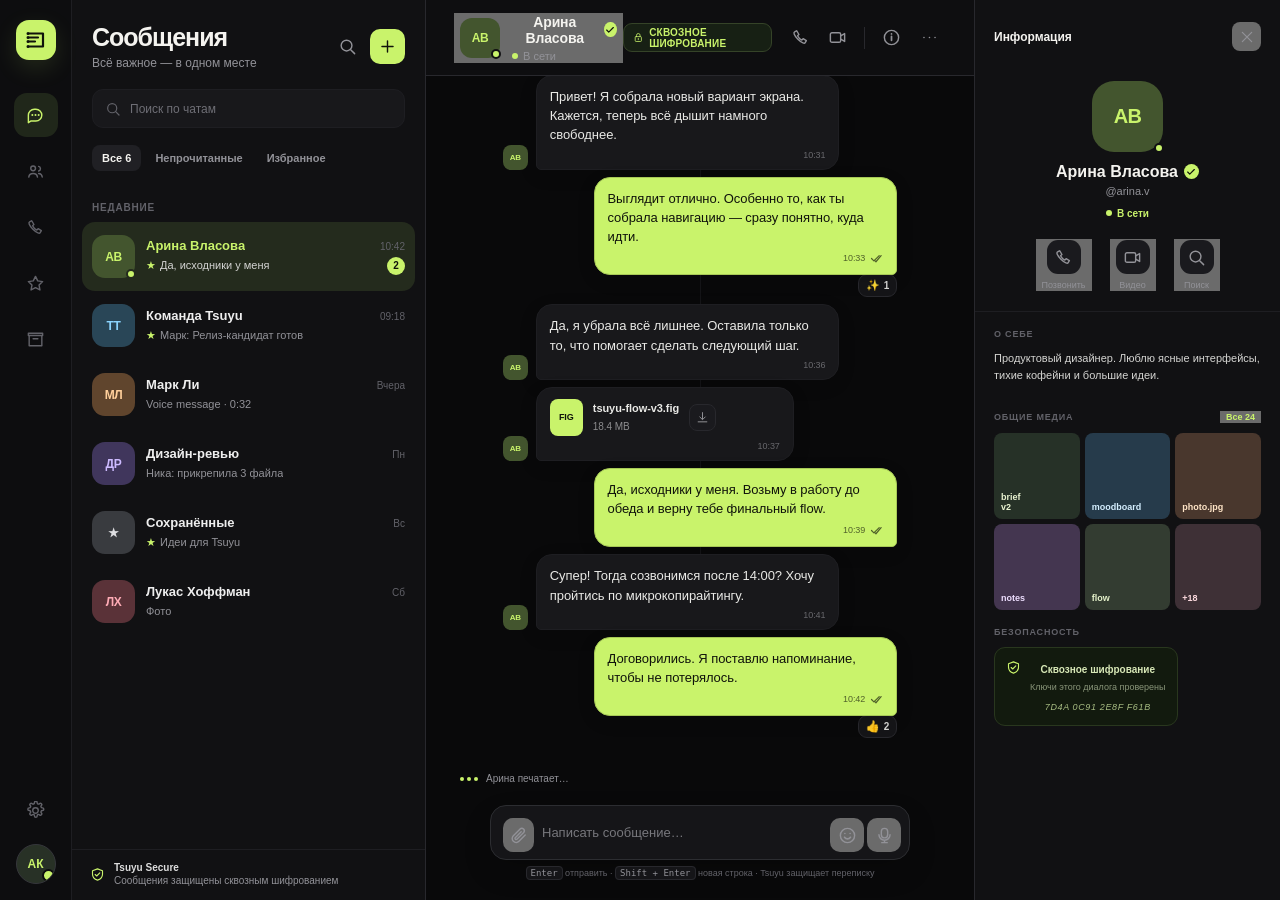
==== commit 21a16e55: "Create Tsuyu secure messenger interface and protocol docs Co-authored-by: arena-agent <297053741+are" ====
--- a/index.html
+++ b/index.html
@@ -1,4360 +1,642 @@
-<!DOCTYPE html>
+<!doctype html>
 <html lang="ru">
 <head>
-  <meta charset="UTF-8">
-  <meta name="viewport" content="width=device-width, initial-scale=1.0, maximum-scale=1.0, user-scalable=no, viewport-fit=cover">
-  <meta name="theme-color" content="#000000">
+  <meta charset="utf-8">
+  <meta name="viewport" content="width=device-width, initial-scale=1, viewport-fit=cover">
+  <meta name="theme-color" content="#0a0a0b">
   <meta name="color-scheme" content="dark">
-  <meta name="mobile-web-app-capable" content="yes">
-  <meta name="apple-mobile-web-app-capable" content="yes">
-  <meta name="apple-mobile-web-app-status-bar-style" content="black-translucent">
-  <meta name="format-detection" content="telephone=no">
-  <title>Meow Stream</title>
+  <meta name="description" content="Tsuyu — приватные сообщения нового поколения.">
+  <title>Tsuyu — приватные сообщения</title>
   <style>
-    *, *::before, *::after { 
-      box-sizing: border-box; 
-      margin: 0; 
-      padding: 0; 
-      -webkit-tap-highlight-color: transparent; 
-      user-select: none; 
-      -webkit-user-select: none;
-    }
-    
     :root {
-      --bg: #000000;
-      --surface: #121214;
-      --surface2: #1a1a1e;
-      --surface3: #222228;
-      --border: #26262e;
-      --border-glow: rgba(254, 44, 85, 0.3);
-      --text: #ffffff;
-      --text-sub: #aaaaaa;
-      --accent: #fe2c55;
-      --accent-hover: #e02447;
-      --accent-glow: rgba(254, 44, 85, 0.4);
-      --success: #25f4ee;
-      --success-glow: rgba(37, 244, 238, 0.3);
-      --warning: #ffb703;
-      --font: -apple-system, BlinkMacSystemFont, "SF Pro Display", "SF Pro Text", "Segoe UI", Roboto, Helvetica, Arial, sans-serif;
-      --radius-lg: 20px;
+      --bg: #09090a;
+      --rail: #0d0d0f;
+      --panel: #111113;
+      --panel-2: #151518;
+      --panel-3: #1a1a1e;
+      --panel-4: #202024;
+      --line: #28282d;
+      --line-soft: #1e1e22;
+      --text: #f4f3ef;
+      --muted: #929298;
+      --muted-2: #626269;
+      --accent: #c9f36b;
+      --accent-strong: #b5df59;
+      --accent-ink: #10130b;
+      --blue: #8bd5ff;
+      --red: #ff7e8e;
+      --orange: #ffb86b;
+      --shadow: 0 20px 50px rgba(0, 0, 0, .34);
+      --radius-xl: 24px;
+      --radius-lg: 18px;
       --radius-md: 14px;
       --radius-sm: 10px;
-      --shadow-main: 0 20px 80px rgba(0, 0, 0, 0.9);
-      --sat: env(safe-area-inset-top, 0px);
-      --sab: env(safe-area-inset-bottom, 0px);
-      --sal: env(safe-area-inset-left, 0px);
-      --sar: env(safe-area-inset-right, 0px);
+      --rail-width: 72px;
+      --sidebar-width: 354px;
+      --font: Inter, ui-sans-serif, -apple-system, BlinkMacSystemFont, "Segoe UI", Roboto, Helvetica, Arial, sans-serif;
     }
-    
-    html, body { 
-      width: 100%; 
-      height: 100%; 
-      background: #000000; 
-      color: var(--text); 
-      font-family: var(--font); 
-      overflow: hidden; 
-      overscroll-behavior: none; 
-      -webkit-overflow-scrolling: touch; 
-      -webkit-tap-highlight-color: transparent; 
-      -webkit-touch-callout: none; 
-      -webkit-user-select: none; 
-      user-select: none; 
-      -webkit-text-size-adjust: 100%; 
-      touch-action: manipulation; 
-      -webkit-font-smoothing: antialiased; 
+
+    * { box-sizing: border-box; }
+    html, body { width: 100%; height: 100%; margin: 0; }
+    body {
+      overflow: hidden;
+      background: var(--bg);
+      color: var(--text);
+      font-family: var(--font);
+      -webkit-font-smoothing: antialiased;
+      text-rendering: optimizeLegibility;
     }
-    
-    body { touch-action: pan-y; }
-    ::-webkit-scrollbar { display: none; }
-    input, textarea { -webkit-user-select: text; user-select: text; }
-    button, input, textarea, select { font: inherit; color: inherit; }
-    button { border: 0; background: none; padding: 0; cursor: pointer; }
-
-    .app-viewport { 
-      width: 100vw; 
-      height: 100vh; 
-      height: 100dvh; 
-      max-width: 500px; 
-      margin: 0 auto; 
-      background: var(--bg); 
-      position: relative; 
-      display: flex; 
-      flex-direction: column; 
-      overflow: hidden; 
-      box-shadow: 0 0 80px rgba(0,0,0,0.95); 
-      transform: translateZ(0);
-      will-change: transform;
-      padding-top: var(--sat);
-      padding-bottom: var(--sab);
-      padding-left: var(--sal);
-      padding-right: var(--sar);
+    button, input, textarea { font: inherit; }
+    button { border: 0; cursor: pointer; }
+    button:focus-visible, input:focus-visible, textarea:focus-visible { outline: 2px solid var(--accent); outline-offset: 2px; }
+    svg { display: block; }
+    ::selection { color: var(--accent-ink); background: var(--accent); }
+    ::-webkit-scrollbar { width: 6px; height: 6px; }
+    ::-webkit-scrollbar-thumb { background: #303035; border-radius: 99px; }
+    ::-webkit-scrollbar-track { background: transparent; }
+
+    .icon { width: 19px; height: 19px; fill: none; stroke: currentColor; stroke-width: 1.8; stroke-linecap: round; stroke-linejoin: round; }
+    .icon-sm { width: 16px; height: 16px; }
+    .icon-lg { width: 21px; height: 21px; }
+    .icon-xl { width: 25px; height: 25px; }
+
+    .app-shell { display: flex; width: 100%; height: 100dvh; min-height: 620px; background: var(--bg); }
+    .rail {
+      width: var(--rail-width); flex: 0 0 var(--rail-width); display: flex; flex-direction: column; align-items: center;
+      background: var(--rail); border-right: 1px solid var(--line-soft); padding: 20px 0 16px; z-index: 5;
     }
-
-    .app-viewport.ui-hidden .header,
-    .app-viewport.ui-hidden .nav,
-    .app-viewport.ui-hidden .side-bar,
-    .app-viewport.ui-hidden .video-info,
-    .app-viewport.ui-hidden .progress-container {
-      opacity: 0;
-      pointer-events: none;
-      transition: opacity 0.2s ease-out;
+    .brand-mark { width: 40px; height: 40px; border-radius: 13px; display: grid; place-items: center; margin-bottom: 33px; background: var(--accent); color: var(--accent-ink); box-shadow: 0 8px 24px rgba(201,243,107,.12); }
+    .brand-mark svg { width: 24px; height: 24px; fill: none; stroke: currentColor; stroke-width: 2.2; stroke-linecap: round; stroke-linejoin: round; }
+    .rail-nav { display: flex; flex-direction: column; align-items: center; gap: 12px; flex: 1; width: 100%; }
+    .rail-button {
+      position: relative; display: grid; place-items: center; width: 44px; height: 44px; border-radius: 13px; background: transparent; color: var(--muted-2); transition: color .2s ease, background .2s ease, transform .2s ease;
     }
-
-    .screens-wrapper {
-      position: relative;
-      flex: 1;
-      width: 100%;
-      height: 100%;
-      overflow: hidden;
+    .rail-button:hover { color: var(--text); background: var(--panel-3); transform: translateY(-1px); }
+    .rail-button.active { color: var(--accent); background: #20271a; }
+    .rail-button .rail-label { position: absolute; left: 55px; padding: 7px 10px; color: var(--text); background: var(--panel-4); border: 1px solid var(--line); border-radius: 8px; font-size: 11px; font-weight: 650; white-space: nowrap; opacity: 0; pointer-events: none; transform: translateX(-4px); transition: opacity .15s, transform .15s; z-index: 20; box-shadow: var(--shadow); }
+    .rail-button:hover .rail-label { opacity: 1; transform: translateX(0); }
+    .rail-badge { position: absolute; top: 6px; right: 5px; width: 7px; height: 7px; border: 2px solid var(--rail); background: var(--accent); border-radius: 50%; }
+    .rail-bottom { display: flex; flex-direction: column; align-items: center; gap: 12px; }
+    .profile-button { position: relative; width: 40px; height: 40px; border: 1px solid #35363b; border-radius: 50%; overflow: hidden; background: #283126; color: var(--accent); font-size: 12px; font-weight: 800; }
+    .profile-button::after { content: ""; position: absolute; right: 0; bottom: 1px; width: 9px; height: 9px; border: 2px solid var(--rail); border-radius: 50%; background: var(--accent); }
+
+    .sidebar { width: var(--sidebar-width); flex: 0 0 var(--sidebar-width); display: flex; flex-direction: column; background: var(--panel); border-right: 1px solid var(--line); }
+    .sidebar-top { padding: 23px 20px 14px; }
+    .sidebar-title-row { display: flex; align-items: center; justify-content: space-between; margin-bottom: 19px; }
+    .sidebar-title { letter-spacing: -.04em; font-size: 25px; font-weight: 760; }
+    .sidebar-subtitle { margin-top: 4px; color: var(--muted); font-size: 12px; }
+    .top-actions { display: flex; gap: 5px; }
+    .square-button, .header-icon-button { width: 35px; height: 35px; display: grid; place-items: center; border-radius: 10px; color: var(--muted); background: transparent; transition: .2s ease; }
+    .square-button:hover, .header-icon-button:hover { background: var(--panel-3); color: var(--text); }
+    .square-button.primary { background: var(--accent); color: var(--accent-ink); }
+    .square-button.primary:hover { background: var(--accent-strong); transform: translateY(-1px); }
+    .search-box { height: 39px; position: relative; display: flex; align-items: center; color: var(--muted-2); }
+    .search-box .icon { position: absolute; left: 13px; width: 16px; height: 16px; }
+    .search-box input { width: 100%; height: 100%; border: 1px solid var(--line-soft); border-radius: 11px; background: #18181b; color: var(--text); padding: 0 12px 0 37px; font-size: 12px; transition: border .2s, background .2s; }
+    .search-box input::placeholder { color: #6e6e75; }
+    .search-box input:focus { outline: none; border-color: #4b4d3a; background: var(--panel-3); }
+    .inbox-tabs { display: flex; gap: 4px; margin-top: 17px; }
+    .filter-tab { padding: 7px 10px; border-radius: 8px; background: transparent; color: var(--muted); font-size: 11px; font-weight: 650; transition: .2s; }
+    .filter-tab:hover { color: var(--text); }
+    .filter-tab.active { background: var(--panel-4); color: var(--text); }
+    .chat-list { flex: 1; overflow: auto; padding: 4px 10px 14px; }
+    .list-section-label { display: flex; align-items: center; justify-content: space-between; color: var(--muted-2); font-size: 10px; font-weight: 760; letter-spacing: .08em; text-transform: uppercase; padding: 13px 10px 9px; }
+    .list-section-label button { color: var(--muted-2); }
+    .list-section-label button:hover { color: var(--accent); }
+    .chat-item { display: flex; align-items: center; gap: 11px; width: 100%; min-height: 69px; padding: 9px 10px; border-radius: 13px; color: var(--text); text-align: left; background: transparent; transition: background .2s, transform .2s; }
+    .chat-item:hover { background: #19191d; }
+    .chat-item.active { background: #242b1d; }
+    .chat-item.active .chat-name { color: var(--accent); }
+    .chat-avatar, .mini-avatar { position: relative; display: grid; place-items: center; flex: 0 0 auto; width: 43px; height: 43px; border-radius: 13px; color: #f5f5f1; font-size: 12px; font-weight: 760; letter-spacing: -.03em; }
+    .chat-avatar.round { border-radius: 50%; }
+    .tone-lime { background: #43552e; color: var(--accent); }
+    .tone-blue { background: #294657; color: var(--blue); }
+    .tone-coral { background: #5a3238; color: #ffacb6; }
+    .tone-purple { background: #40365c; color: #cdbbff; }
+    .tone-orange { background: #60452d; color: #ffd09c; }
+    .tone-gray { background: #393b3f; color: #dedee1; }
+    .online-dot { position: absolute; width: 10px; height: 10px; right: -1px; bottom: -1px; border: 2px solid var(--panel); border-radius: 50%; background: var(--accent); }
+    .chat-item.active .online-dot { border-color: #242b1d; }
+    .chat-copy { min-width: 0; flex: 1; }
+    .chat-line { display: flex; justify-content: space-between; gap: 8px; align-items: baseline; }
+    .chat-name { min-width: 0; overflow: hidden; color: #eee; font-size: 13px; font-weight: 680; text-overflow: ellipsis; white-space: nowrap; }
+    .chat-time { flex: 0 0 auto; color: var(--muted-2); font-size: 10px; }
+    .chat-preview { display: block; overflow: hidden; margin-top: 5px; color: var(--muted); font-size: 11px; line-height: 1.35; text-overflow: ellipsis; white-space: nowrap; }
+    .chat-item.unread .chat-preview { color: #d4d4d3; }
+    .unread-count { display: inline-grid; place-items: center; min-width: 18px; height: 18px; padding: 0 5px; background: var(--accent); color: var(--accent-ink); border-radius: 20px; font-size: 10px; font-weight: 800; }
+    .sidebar-foot { display: flex; align-items: center; gap: 9px; border-top: 1px solid var(--line-soft); padding: 12px 18px 14px; color: var(--muted); font-size: 10px; }
+    .sidebar-foot .icon { flex: 0 0 auto; color: var(--accent); width: 15px; height: 15px; }
+    .sidebar-foot strong { display: block; margin-bottom: 2px; color: #ddd; font-size: 10px; }
+
+    .conversation { position: relative; display: flex; flex: 1; min-width: 0; background: var(--bg); }
+    .thread-column { min-width: 0; display: flex; flex: 1; flex-direction: column; }
+    .conversation-header { display: flex; align-items: center; justify-content: space-between; min-height: 76px; border-bottom: 1px solid var(--line); padding: 0 28px; background: #0e0e10; }
+    .identity { display: flex; align-items: center; gap: 12px; min-width: 0; }
+    .identity .chat-avatar { width: 40px; height: 40px; border-radius: 12px; }
+    .identity-copy { min-width: 0; }
+    .identity-name { display: flex; align-items: center; gap: 7px; color: var(--text); font-size: 14px; font-weight: 730; letter-spacing: -.01em; }
+    .verified-mark { display: inline-grid; place-items: center; width: 15px; height: 15px; border-radius: 50%; background: var(--accent); color: var(--accent-ink); }
+    .verified-mark .icon { width: 10px; height: 10px; stroke-width: 2.8; }
+    .identity-status { display: flex; align-items: center; gap: 5px; margin-top: 4px; color: var(--muted); font-size: 11px; }
+    .status-dot { width: 6px; height: 6px; border-radius: 50%; background: var(--accent); }
+    .header-actions { display: flex; align-items: center; gap: 4px; }
+    .header-icon-button { width: 38px; height: 38px; border-radius: 11px; }
+    .header-icon-button.danger:hover { color: var(--red); }
+    .header-divider { width: 1px; height: 22px; margin: 0 6px; background: var(--line); }
+    .secure-pill { display: flex; align-items: center; gap: 6px; height: 29px; margin-right: 8px; border: 1px solid #354328; border-radius: 9px; padding: 0 9px; color: var(--accent); background: #172014; font-size: 10px; font-weight: 750; letter-spacing: .02em; }
+    .secure-pill .icon { width: 13px; height: 13px; }
+    .thread { position: relative; flex: 1; overflow: auto; padding: 24px clamp(22px, 6vw, 94px) 18px; }
+    .thread::before { content: ""; position: absolute; top: 24px; left: 50%; width: 1px; height: calc(100% - 48px); background: #151518; pointer-events: none; }
+    .secure-banner { position: relative; z-index: 1; display: flex; align-items: center; gap: 10px; width: fit-content; max-width: 100%; margin: 0 auto 24px; border: 1px solid #27311d; border-radius: 10px; padding: 8px 12px; color: #a7ba86; background: #11170e; font-size: 10px; line-height: 1.35; }
+    .secure-banner .icon { flex: 0 0 auto; width: 14px; height: 14px; color: var(--accent); }
+    .secure-banner button { color: var(--accent); font-weight: 750; text-decoration: underline; text-underline-offset: 3px; }
+    .day-divider { position: relative; z-index: 1; display: flex; align-items: center; gap: 10px; margin: 15px 0 19px; color: var(--muted-2); font-size: 10px; font-weight: 700; }
+    .day-divider::before, .day-divider::after { content: ""; height: 1px; flex: 1; background: var(--line-soft); }
+    .message-row { position: relative; z-index: 1; display: flex; align-items: flex-end; gap: 8px; margin: 7px 0; animation: messageIn .28s ease both; }
+    .message-row.outgoing { justify-content: flex-end; }
+    .message-avatar { width: 25px; height: 25px; border-radius: 8px; font-size: 8px; }
+    .message-stack { display: flex; flex-direction: column; max-width: min(570px, 77%); }
+    .message-row.outgoing .message-stack { align-items: flex-end; }
+    .sender-label { margin: 0 0 5px 10px; color: var(--accent); font-size: 10px; font-weight: 760; }
+    .bubble { position: relative; border: 1px solid var(--line-soft); border-radius: 16px 16px 16px 5px; padding: 11px 13px 9px; background: #18181b; color: #e9e9e6; font-size: 13px; line-height: 1.48; letter-spacing: -.005em; box-shadow: 0 5px 18px rgba(0,0,0,.12); }
+    .outgoing .bubble { border-color: #a7c957; border-radius: 16px 16px 5px 16px; background: var(--accent); color: var(--accent-ink); }
+    .bubble p { margin: 0; white-space: pre-wrap; overflow-wrap: anywhere; }
+    .message-meta { display: flex; align-items: center; justify-content: flex-end; gap: 5px; margin-top: 6px; color: #68686d; font-size: 9px; line-height: 1; }
+    .outgoing .message-meta { color: #50612a; }
+    .message-meta .icon { width: 13px; height: 13px; stroke-width: 2.2; }
+    .bubble-actions { display: flex; gap: 4px; position: absolute; top: 50%; right: calc(100% + 8px); transform: translateY(-50%); opacity: 0; transition: opacity .2s; }
+    .message-row.outgoing .bubble-actions { right: auto; left: calc(100% + 8px); }
+    .message-row:hover .bubble-actions, .message-row:focus-within .bubble-actions { opacity: 1; }
+    .bubble-action { display: grid; place-items: center; width: 27px; height: 27px; border: 1px solid var(--line); border-radius: 8px; color: var(--muted); background: var(--panel-3); }
+    .bubble-action:hover { color: var(--accent); border-color: #3b4a28; }
+    .bubble-action .icon { width: 13px; height: 13px; }
+    .reaction { display: inline-flex; align-items: center; gap: 4px; margin-top: -1px; border: 1px solid var(--line); border-radius: 9px; padding: 4px 7px; color: #d8d8d5; background: #151518; font-size: 11px; cursor: pointer; transition: .2s; }
+    .reaction:hover, .reaction.active { border-color: #4c602b; background: #1b2415; color: var(--accent); }
+    .reaction-count { font-size: 10px; font-weight: 750; }
+    .voice-card { min-width: 245px; display: flex; align-items: center; gap: 10px; }
+    .voice-play { display: grid; place-items: center; flex: 0 0 auto; width: 31px; height: 31px; border-radius: 50%; background: var(--accent); color: var(--accent-ink); }
+    .incoming .voice-play { background: var(--accent); }
+    .voice-play .icon { width: 14px; height: 14px; fill: currentColor; stroke: none; }
+    .voice-wave { display: flex; align-items: center; gap: 2px; height: 24px; flex: 1; }
+    .voice-wave i { display: block; width: 3px; border-radius: 4px; background: currentColor; opacity: .5; }
+    .voice-wave i:nth-child(1) { height: 8px; } .voice-wave i:nth-child(2) { height: 14px; } .voice-wave i:nth-child(3) { height: 20px; } .voice-wave i:nth-child(4) { height: 11px; } .voice-wave i:nth-child(5) { height: 17px; } .voice-wave i:nth-child(6) { height: 9px; } .voice-wave i:nth-child(7) { height: 19px; } .voice-wave i:nth-child(8) { height: 13px; } .voice-wave i:nth-child(9) { height: 7px; } .voice-wave i:nth-child(10) { height: 16px; } .voice-wave i:nth-child(11) { height: 11px; } .voice-wave i:nth-child(12) { height: 20px; } .voice-wave i:nth-child(13) { height: 9px; } .voice-wave i:nth-child(14) { height: 15px; } .voice-wave i:nth-child(15) { height: 7px; }
+    .voice-duration { flex: 0 0 auto; color: inherit; font-size: 10px; font-variant-numeric: tabular-nums; }
+    .file-card { display: flex; align-items: center; gap: 10px; min-width: 230px; }
+    .file-type { display: grid; place-items: center; flex: 0 0 auto; width: 33px; height: 37px; border-radius: 8px; color: var(--accent-ink); background: var(--accent); font-size: 9px; font-weight: 850; }
+    .file-copy { min-width: 0; }
+    .file-name { display: block; overflow: hidden; color: inherit; font-size: 11px; font-weight: 700; text-overflow: ellipsis; white-space: nowrap; }
+    .file-size { display: block; margin-top: 4px; color: #8c8c8e; font-size: 10px; }
+    .outgoing .file-size { color: #62743b; }
+    .typing-row { display: flex; align-items: center; gap: 8px; min-height: 31px; padding-left: 34px; color: var(--muted); font-size: 10px; }
+    .typing-dots { display: flex; gap: 3px; }
+    .typing-dots i { width: 4px; height: 4px; border-radius: 50%; background: var(--accent); animation: dotPulse 1s infinite ease-in-out; }
+    .typing-dots i:nth-child(2) { animation-delay: .15s; } .typing-dots i:nth-child(3) { animation-delay: .3s; }
+    .composer-wrap { position: relative; padding: 11px clamp(18px, 5vw, 81px) 22px; background: var(--bg); }
+    .composer { display: flex; align-items: flex-end; min-height: 55px; border: 1px solid #2c2d31; border-radius: 16px; padding: 7px 8px 7px 12px; background: #151518; box-shadow: 0 12px 28px rgba(0,0,0,.16); transition: border .2s, box-shadow .2s; }
+    .composer:focus-within { border-color: #50642c; box-shadow: 0 0 0 3px rgba(201,243,107,.06); }
+    .composer textarea { align-self: center; width: 100%; min-height: 31px; max-height: 126px; border: 0; outline: 0; resize: none; background: transparent; color: var(--text); padding: 7px 8px; font-size: 13px; line-height: 1.35; }
+    .composer textarea::placeholder { color: #77777c; }
+    .composer-tools { display: flex; align-items: center; gap: 3px; flex: 0 0 auto; }
+    .composer-button { display: grid; place-items: center; width: 34px; height: 34px; border-radius: 10px; color: var(--muted); transition: .2s; }
+    .composer-button:hover { color: var(--text); background: var(--panel-4); }
+    .composer-button.send-button { color: var(--accent-ink); background: var(--accent); }
+    .composer-button.send-button:hover { background: var(--accent-strong); transform: translateY(-1px); }
+    .composer-button.recording { color: var(--red); background: #32181d; animation: recordingPulse 1.4s infinite; }
+    .composer-hint { padding: 8px 4px 0; color: var(--muted-2); font-size: 9px; text-align: center; }
+    .composer-hint kbd { border: 1px solid var(--line); border-radius: 4px; padding: 1px 4px; color: var(--muted); background: var(--panel-2); font-size: 9px; }
+
+    .profile-panel { width: 306px; flex: 0 0 306px; overflow: auto; border-left: 1px solid var(--line); background: var(--panel); animation: panelIn .24s ease both; }
+    .profile-panel.hidden { display: none; }
+    .profile-head { display: flex; align-items: center; justify-content: space-between; padding: 20px 19px 10px; }
+    .profile-head h2 { font-size: 12px; font-weight: 750; }
+    .profile-hero { padding: 17px 20px 20px; border-bottom: 1px solid var(--line-soft); text-align: center; }
+    .profile-hero .chat-avatar { width: 71px; height: 71px; margin: 0 auto 11px; border-radius: 22px; font-size: 20px; }
+    .profile-name { display: flex; justify-content: center; align-items: center; gap: 6px; font-size: 16px; font-weight: 760; }
+    .profile-username { margin-top: 4px; color: var(--muted); font-size: 11px; }
+    .profile-status { display: inline-flex; align-items: center; gap: 5px; margin-top: 11px; color: var(--accent); font-size: 10px; font-weight: 650; }
+    .profile-actions { display: flex; justify-content: center; gap: 18px; margin-top: 19px; }
+    .profile-action { display: flex; flex-direction: column; align-items: center; gap: 6px; color: var(--muted); font-size: 9px; }
+    .profile-action:hover { color: var(--accent); }
+    .profile-action-icon { display: grid; place-items: center; width: 34px; height: 34px; border-radius: 11px; background: var(--panel-3); }
+    .profile-section { padding: 17px 19px 0; }
+    .profile-section-title { display: flex; align-items: center; justify-content: space-between; margin-bottom: 10px; color: var(--muted-2); font-size: 9px; font-weight: 800; letter-spacing: .09em; text-transform: uppercase; }
+    .profile-section-title button { color: var(--accent); font-size: 9px; }
+    .about-copy { color: #d5d5d2; font-size: 11px; line-height: 1.5; }
+    .shared-grid { display: grid; grid-template-columns: repeat(3, 1fr); gap: 5px; }
+    .shared-tile { aspect-ratio: 1; display: flex; align-items: flex-end; border-radius: 8px; padding: 7px; color: #e9f3d1; background: #263127; font-size: 9px; font-weight: 700; }
+    .shared-tile:nth-child(2) { background: #263b4b; color: #d5efff; } .shared-tile:nth-child(3) { background: #49372d; color: #ffe5c7; }
+    .shared-tile:nth-child(4) { background: #443650; color: #eedfff; } .shared-tile:nth-child(5) { background: #333c31; color: #e6f3cb; } .shared-tile:nth-child(6) { background: #3e3036; color: #ffdce1; }
+    .encryption-card { display: flex; align-items: flex-start; gap: 9px; border: 1px solid #29371e; border-radius: 11px; padding: 11px; background: #121a0e; }
+    .encryption-card > .icon { flex: 0 0 auto; color: var(--accent); width: 15px; height: 15px; margin-top: 1px; }
+    .encryption-card strong { display: block; color: #d8e8b7; font-size: 10px; }
+    .encryption-card span { display: block; margin-top: 4px; color: #899579; font-size: 9px; line-height: 1.4; }
+    .fingerprint { display: block; margin-top: 8px; color: #a8bd83; font-size: 9px; letter-spacing: .07em; word-break: break-all; }
+
+    .modal-backdrop { position: fixed; inset: 0; z-index: 50; display: grid; place-items: center; padding: 20px; background: rgba(0,0,0,.72); opacity: 0; pointer-events: none; transition: opacity .2s; }
+    .modal-backdrop.open { opacity: 1; pointer-events: auto; }
+    .modal { width: min(460px, 100%); max-height: min(680px, 90vh); overflow: auto; border: 1px solid #303035; border-radius: 19px; background: #151518; box-shadow: 0 25px 80px rgba(0,0,0,.6); transform: translateY(10px) scale(.98); transition: transform .22s ease; }
+    .modal-backdrop.open .modal { transform: translateY(0) scale(1); }
+    .modal-head { display: flex; align-items: center; justify-content: space-between; padding: 19px 20px 16px; border-bottom: 1px solid var(--line); }
+    .modal-head h3 { font-size: 15px; letter-spacing: -.02em; }
+    .modal-close { display: grid; place-items: center; width: 29px; height: 29px; border-radius: 8px; color: var(--muted); }
+    .modal-close:hover { color: var(--text); background: var(--panel-4); }
+    .modal-body { padding: 20px; }
+    .modal-desc { margin: -5px 0 17px; color: var(--muted); font-size: 11px; line-height: 1.45; }
+    .contact-list { display: grid; gap: 5px; }
+    .contact-option { display: flex; align-items: center; gap: 11px; width: 100%; border: 1px solid transparent; border-radius: 11px; padding: 9px; color: var(--text); background: var(--panel-2); text-align: left; transition: .2s; }
+    .contact-option:hover { border-color: #43552a; background: #1d2616; }
+    .contact-option .chat-avatar { width: 38px; height: 38px; }
+    .contact-meta { flex: 1; min-width: 0; }
+    .contact-name { display: block; font-size: 12px; font-weight: 680; }
+    .contact-handle { display: block; margin-top: 3px; color: var(--muted); font-size: 10px; }
+    .contact-option > .icon { color: var(--muted-2); }
+    .verify-modal .modal-body { text-align: center; }
+    .verify-seal { display: grid; place-items: center; width: 60px; height: 60px; margin: 4px auto 14px; border: 1px solid #455c29; border-radius: 18px; color: var(--accent); background: #1b2712; }
+    .verify-seal .icon { width: 29px; height: 29px; }
+    .verify-modal h4 { margin-bottom: 8px; font-size: 16px; }
+    .verify-copy { max-width: 340px; margin: 0 auto; color: var(--muted); font-size: 11px; line-height: 1.5; }
+    .key-box { margin: 18px 0; border: 1px solid var(--line); border-radius: 11px; padding: 12px; color: #bacd98; background: #10140d; font: 10px/1.6 ui-monospace, SFMono-Regular, Menlo, monospace; letter-spacing: .06em; word-break: break-all; text-align: left; }
+    .modal-footer { display: flex; justify-content: flex-end; gap: 8px; padding: 0 20px 20px; }
+    .button { height: 37px; border: 1px solid var(--line); border-radius: 10px; padding: 0 14px; color: var(--text); background: var(--panel-3); font-size: 11px; font-weight: 700; transition: .2s; }
+    .button:hover { border-color: #45454b; background: var(--panel-4); }
+    .button.primary { border-color: var(--accent); color: var(--accent-ink); background: var(--accent); }
+    .button.primary:hover { background: var(--accent-strong); }
+    .setting-row { display: flex; align-items: center; justify-content: space-between; gap: 20px; padding: 13px 0; border-bottom: 1px solid var(--line-soft); }
+    .setting-row:last-child { border: 0; }
+    .setting-title { font-size: 12px; font-weight: 650; }
+    .setting-sub { margin-top: 4px; color: var(--muted); font-size: 10px; line-height: 1.35; }
+    .switch { position: relative; width: 36px; height: 21px; flex: 0 0 auto; }
+    .switch input { position: absolute; opacity: 0; }
+    .switch-track { display: block; width: 36px; height: 21px; border-radius: 20px; background: #3a3a3f; transition: .2s; }
+    .switch-track::after { content: ""; display: block; width: 15px; height: 15px; margin: 3px; border-radius: 50%; background: #a5a5a8; transition: transform .2s, background .2s; }
+    .switch input:checked + .switch-track { background: #4c652e; }
+    .switch input:checked + .switch-track::after { transform: translateX(15px); background: var(--accent); }
+    .call-modal { width: min(390px, 100%); text-align: center; }
+    .call-stage { padding: 34px 20px 25px; background: #10130e; }
+    .call-avatar { display: grid; place-items: center; width: 84px; height: 84px; margin: 0 auto 15px; border: 1px solid #506433; border-radius: 25px; color: var(--accent); background: #2c3b20; font-size: 25px; font-weight: 800; animation: softPulse 2s infinite; }
+    .call-stage h3 { font-size: 17px; }
+    .call-stage p { margin-top: 6px; color: var(--accent); font-size: 11px; }
+    .call-controls { display: flex; justify-content: center; gap: 12px; padding: 17px 20px 20px; }
+    .call-control { display: grid; place-items: center; width: 41px; height: 41px; border-radius: 50%; color: var(--text); background: var(--panel-4); }
+    .call-control:hover { background: #303036; }
+    .call-control.end { color: #fff; background: #a9394a; }
+    .call-control.end:hover { background: #c24758; }
+    .toast-stack { position: fixed; right: 22px; bottom: 22px; z-index: 80; display: grid; gap: 8px; width: min(310px, calc(100vw - 40px)); }
+    .toast { display: flex; align-items: center; gap: 9px; border: 1px solid #3c4f27; border-radius: 11px; padding: 11px 13px; color: #e5f3c8; background: #192312; box-shadow: var(--shadow); font-size: 11px; animation: toastIn .25s ease both; }
+    .toast .icon { width: 15px; height: 15px; flex: 0 0 auto; color: var(--accent); }
+    .toast.removing { animation: toastOut .2s ease both; }
+    .empty-state { display: grid; place-items: center; height: 100%; color: var(--muted); font-size: 12px; text-align: center; }
+    .empty-state strong { display: block; margin-bottom: 5px; color: var(--text); font-size: 14px; }
+    .hidden { display: none !important; }
+
+    @keyframes messageIn { from { opacity: 0; transform: translateY(5px); } to { opacity: 1; transform: translateY(0); } }
+    @keyframes panelIn { from { opacity: 0; transform: translateX(8px); } to { opacity: 1; transform: translateX(0); } }
+    @keyframes dotPulse { 0%, 60%, 100% { transform: translateY(0); opacity: .45; } 30% { transform: translateY(-3px); opacity: 1; } }
+    @keyframes recordingPulse { 0%, 100% { box-shadow: 0 0 0 0 rgba(255,126,142,0); } 50% { box-shadow: 0 0 0 5px rgba(255,126,142,.12); } }
+    @keyframes softPulse { 0%, 100% { box-shadow: 0 0 0 0 rgba(201,243,107,0); } 50% { box-shadow: 0 0 0 10px rgba(201,243,107,.06); } }
+    @keyframes toastIn { from { opacity: 0; transform: translateY(8px); } to { opacity: 1; transform: translateY(0); } }
+    @keyframes toastOut { to { opacity: 0; transform: translateY(5px); } }
+
+    @media (max-width: 1180px) { .profile-panel { width: 280px; flex-basis: 280px; } .thread { padding-left: 35px; padding-right: 35px; } .composer-wrap { padding-left: 32px; padding-right: 32px; } }
+    @media (max-width: 980px) { .profile-panel { display: none; } }
+    @media (max-width: 720px) {
+      .app-shell { min-height: 100%; }
+      .rail { width: 56px; flex-basis: 56px; padding-top: 14px; }
+      .brand-mark { width: 36px; height: 36px; margin-bottom: 23px; }
+      .rail-button { width: 38px; height: 38px; }
+      .rail-button .rail-label { display: none; }
+      .sidebar { width: min(100%, 315px); flex-basis: 315px; }
+      .conversation-header { padding: 0 13px; min-height: 64px; }
+      .header-actions .header-divider, .secure-pill { display: none; }
+      .header-icon-button { width: 34px; height: 34px; }
+      .thread { padding: 18px 13px 12px; }
+      .composer-wrap { padding: 8px 10px 14px; }
+      .composer-hint { display: none; }
+      .message-stack { max-width: 84%; }
+      .bubble-actions { display: none; }
+      .sidebar-top { padding-left: 14px; padding-right: 14px; }
     }
-
-    .screen {
-      position: absolute;
-      inset: 0;
-      width: 100%;
-      height: 100%;
-      background: var(--bg);
-      display: flex;
-      flex-direction: column;
-      opacity: 0;
-      pointer-events: none;
-      transform: scale(0.96);
-      transition: opacity 0.25s cubic-bezier(0.25, 1, 0.5, 1), transform 0.25s cubic-bezier(0.25, 1, 0.5, 1);
-      z-index: 10;
-      backface-visibility: hidden;
-      will-change: transform, opacity;
+    @media (max-width: 560px) {
+      .sidebar { display: none; }
+      .rail { width: 54px; flex-basis: 54px; }
+      .conversation-header .identity { gap: 8px; }
+      .header-actions { gap: 0; }
+      .header-icon-button:nth-child(1) { display: none; }
+      .identity-name { font-size: 13px; }
+      .thread::before { display: none; }
+      .secure-banner { margin-bottom: 18px; }
+      .secure-banner .secure-text { max-width: 200px; }
+      .profile-panel { display: none !important; }
     }
-
-    .screen.active-screen {
-      opacity: 1;
-      pointer-events: auto;
-      transform: scale(1);
-      z-index: 15;
-    }
-
-    .header { 
-      position: absolute; 
-      top: 0; 
-      left: 0; 
-      right: 0; 
-      height: 56px; 
-      z-index: 20; 
-      display: flex; 
-      align-items: center; 
-      justify-content: center; 
-      padding: 0 16px; 
-      background: linear-gradient(180deg, rgba(0,0,0,0.65) 0%, rgba(0,0,0,0) 100%);
-      pointer-events: auto;
-    }
-    
-    .header-tabs { 
-      display: flex; 
-      gap: 24px; 
-      font-size: 16px; 
-      font-weight: 700; 
-      position: relative;
-      background: rgba(255, 255, 255, 0.06);
-      padding: 4px 8px;
-      border-radius: 20px;
-      backdrop-filter: blur(10px);
-      -webkit-backdrop-filter: blur(10px);
-      border: 1px solid rgba(255,255,255,0.08);
-    }
-    
-    .tab { 
-      color: var(--text-sub); 
-      cursor: pointer; 
-      position: relative; 
-      padding: 6px 14px; 
-      border-radius: 16px;
-      transition: color 0.22s ease, background 0.22s ease, transform 0.15s ease; 
-      font-size: 14.5px;
-      letter-spacing: -0.2px;
-    }
-    
-    .tab:active {
-      transform: scale(0.94);
-    }
-    
-    .tab.active { 
-      color: var(--text); 
-      background: rgba(255, 255, 255, 0.18);
-      text-shadow: 0 1px 4px rgba(0,0,0,0.6);
-    }
-
-    .feed { 
-      flex: 1; 
-      width: 100%; 
-      height: 100%; 
-      overflow-y: scroll; 
-      scroll-snap-type: y mandatory; 
-      overscroll-behavior-y: contain; 
-      scrollbar-width: none; 
-      -ms-overflow-style: none; 
-      -webkit-overflow-scrolling: touch; 
-      position: relative;
-    }
-    .feed::-webkit-scrollbar { display: none; }
-    
-    .video-card { 
-      width: 100%; 
-      height: 100%; 
-      scroll-snap-align: start; 
-      scroll-snap-stop: always; 
-      position: relative; 
-      background: #000; 
-      display: flex; 
-      align-items: center; 
-      justify-content: center; 
-    }
-    .stage { 
-      position: absolute; 
-      inset: 0; 
-      display: grid; 
-      place-items: center; 
-      background: #000; 
-      overflow: hidden; 
-    }
-    .video-player { 
-      display: block; 
-      width: 100%; 
-      height: 100%; 
-      object-fit: contain; 
-      object-position: center; 
-      background: #000; 
-      outline: 0; 
-    }
-    
-    .poster { 
-      position: absolute; 
-      inset: 0; 
-      display: grid; 
-      place-items: center; 
-      background: #000; 
-      transition: opacity .16s linear; 
-      pointer-events: none; 
-    }
-    .poster.hide { opacity: 0; }
-
-    .spin { display: none !important; }
-    .shade { display: none !important; }
-
-    .playflash { 
-      position: absolute; 
-      z-index: 9; 
-      left: 50%; 
-      top: 50%; 
-      width: 64px; 
-      height: 64px; 
-      margin: -32px; 
-      display: grid; 
-      place-items: center; 
-      border-radius: 50%; 
-      background: rgba(0,0,0,.5); 
-      opacity: 0; 
-      transform: scale(.82); 
-      pointer-events: none; 
-    }
-    .playflash svg { width: 31px; height: 31px; fill: white; stroke: white; margin-left: 3px; }
-    .playflash.show { animation: flash .55s ease; }
-    @keyframes flash { 0% { opacity: 0; transform: scale(.7); } 25% { opacity: 1; transform: scale(1); } 100% { opacity: 0; transform: scale(1); } }
-
-    .heartburst { 
-      position: absolute; 
-      z-index: 10; 
-      left: 50%; 
-      top: 50%; 
-      width: 98px; 
-      height: 98px; 
-      margin: -49px; 
-      color: var(--accent); 
-      fill: currentColor; 
-      stroke: white; 
-      stroke-width: 1; 
-      opacity: 0; 
-      pointer-events: none; 
-      filter: drop-shadow(0 4px 10px #000); 
-    }
-    .heartburst.go { animation: heart .7s ease-out; }
-    @keyframes heart { 0% { opacity: 0; transform: scale(.2) rotate(-15deg); } 25% { opacity: 1; transform: scale(1.15) rotate(7deg); } 60% { opacity: 1; transform: scale(1) rotate(0); } 100% { opacity: 0; transform: translateY(-75px) scale(.75); } }
-
-    .side-bar { 
-      position: absolute; 
-      right: 12px; 
-      bottom: 90px; 
-      display: flex; 
-      flex-direction: column; 
-      align-items: center; 
-      gap: 18px; 
-      z-index: 10; 
-    }
-    .action-btn { 
-      background: none; 
-      border: none; 
-      color: var(--text); 
-      display: flex; 
-      flex-direction: column; 
-      align-items: center; 
-      gap: 4px; 
-      cursor: pointer; 
-      font-size: 12px; 
-      font-weight: 600; 
-    }
-    .icon-wrapper { 
-      width: 46px; 
-      height: 46px; 
-      border-radius: 50%; 
-      background: rgba(18,18,18,0.65); 
-      display: flex; 
-      align-items: center; 
-      justify-content: center; 
-      backdrop-filter: blur(8px); 
-      -webkit-backdrop-filter: blur(8px);
-      border: 1px solid rgba(255,255,255,0.08);
-      transition: transform 0.15s ease, background 0.15s ease;
-    }
-    .action-btn:active .icon-wrapper { transform: scale(0.88); }
-    .action-btn.liked svg { fill: var(--accent); stroke: var(--accent); animation: pop .24s ease-out; }
-    @keyframes pop { 0% { transform: scale(.65); } 70% { transform: scale(1.2); } 100% { transform: scale(1); } }
-    .action-btn.bookmarked svg { fill: #ffb703; stroke: #ffb703; animation: pop .24s ease-out; }
-
-    .video-info { 
-      position: absolute; 
-      left: 14px; 
-      bottom: 24px; 
-      right: 80px; 
-      z-index: 10; 
-      display: flex; 
-      flex-direction: column; 
-      gap: 8px; 
-      text-shadow: 0 1px 4px #000; 
-      pointer-events: none; 
-    }
-    .username { font-weight: 700; font-size: 16px; letter-spacing: -0.2px; }
-    .description { 
-      font-size: 14px; 
-      line-height: 1.35; 
-      color: rgba(255,255,255,0.95); 
-      display: -webkit-box; 
-      -webkit-line-clamp: 2; 
-      -webkit-box-orient: vertical; 
-      overflow: hidden; 
-    }
-    .music-track { display: flex; align-items: center; gap: 6px; font-size: 13px; color: var(--text-sub); width: 85%; overflow: hidden; }
-    .music-track svg { flex-shrink: 0; }
-    .music-text { white-space: nowrap; overflow: hidden; text-overflow: ellipsis; }
-
-    .progress-container { 
-      position: absolute; 
-      bottom: 0; 
-      left: 0; 
-      right: 0; 
-      height: 18px; 
-      display: flex; 
-      align-items: flex-end; 
-      cursor: pointer; 
-      touch-action: none; 
-      z-index: 12; 
-    }
-    .track { position: relative; width: 100%; height: 2px; background: rgba(255,255,255,.24); }
-    .fill, .buffer { position: absolute; inset: 0 auto 0 0; transform-origin: left; width: 100%; transform: scaleX(0); }
-    .buffer { background: rgba(255,255,255,.32); }
-    .fill { background: #fff; }
-    .progress-container:active .track { height: 4px; }
-
-    .empty-favorites-container {
-      position: absolute;
-      inset: 0;
-      display: flex;
-      flex-direction: column;
-      align-items: center;
-      justify-content: center;
-      gap: 16px;
-      text-align: center;
-      padding: 30px;
-      z-index: 5;
-      background: var(--bg);
-    }
-    
-    .empty-favorites-icon {
-      width: 80px;
-      height: 80px;
-      border-radius: 50%;
-      background: rgba(255, 183, 3, 0.12);
-      border: 1px solid rgba(255, 183, 3, 0.3);
-      color: #ffb703;
-      display: grid;
-      place-items: center;
-      box-shadow: 0 10px 30px rgba(255, 183, 3, 0.15);
-    }
-
-    .empty-favorites-title {
-      font-size: 20px;
-      font-weight: 800;
-      color: var(--text);
-    }
-
-    .empty-favorites-sub {
-      font-size: 14px;
-      color: var(--text-sub);
-      max-width: 260px;
-      line-height: 1.45;
-    }
-
-    .nav { 
-      height: 52px; 
-      background: var(--bg); 
-      border-top: 1px solid rgba(255,255,255,0.08); 
-      display: flex; 
-      align-items: center; 
-      justify-content: space-around; 
-      z-index: 30; 
-      flex-shrink: 0; 
-    }
-    .nav-item { 
-      display: flex; 
-      flex-direction: column; 
-      align-items: center; 
-      justify-content: center; 
-      gap: 3px; 
-      color: var(--text-sub); 
-      font-size: 10px; 
-      font-weight: 600;
-      background: none; 
-      border: none; 
-      cursor: pointer; 
-      width: 20%; 
-      height: 100%; 
-      transition: color 0.18s ease, transform 0.15s ease; 
-    }
-    .nav-item:active {
-      transform: scale(0.92);
-    }
-    .nav-item.active { color: var(--text); }
-    .nav-item.active svg { color: var(--text); }
-    
-    .create-btn { 
-      width: 44px; 
-      height: 29px; 
-      background: linear-gradient(90deg, #25f4ee 0%, #fe2c55 100%); 
-      border-radius: 9px; 
-      display: flex; 
-      align-items: center; 
-      justify-content: center; 
-      padding: 2px;
-      box-shadow: 0 2px 10px rgba(254,44,85,0.3);
-    }
-    .create-btn-inner {
-      width: 100%;
-      height: 100%;
-      background: #ffffff;
-      border-radius: 7px;
-      display: flex;
-      align-items: center;
-      justify-content: center;
-      color: #000;
-    }
-
-    .drawer { 
-      position: absolute; 
-      bottom: 0; 
-      left: 0; 
-      right: 0; 
-      height: 68%; 
-      background: var(--surface); 
-      border-top-left-radius: 20px; 
-      border-top-right-radius: 20px; 
-      z-index: 45; 
-      transform: translateY(100%); 
-      transition: transform 0.28s cubic-bezier(0.1, 0.9, 0.2, 1); 
-      display: flex; 
-      flex-direction: column; 
-      border-top: 1px solid var(--border); 
-    }
-    .drawer.open { transform: translateY(0); }
-    .drawer-header { padding: 14px 16px; display: flex; align-items: center; justify-content: space-between; border-bottom: 1px solid var(--border); font-size: 14px; font-weight: 700; }
-    .drawer-body { flex: 1; overflow-y: auto; padding: 16px; display: flex; flex-direction: column; gap: 16px; }
-    .comment-item { display: flex; gap: 12px; font-size: 13px; align-items: flex-start; }
-    .comment-avatar { width: 36px; height: 36px; border-radius: 50%; background: #222; flex-shrink: 0; display: grid; place-items: center; font-size: 12px; font-weight: 800; overflow: hidden; object-fit: cover; }
-    .comment-avatar-img { width: 100%; height: 100%; object-fit: cover; }
-    .comment-content { display: flex; flex-direction: column; gap: 2px; flex: 1; min-width: 0; }
-    .comment-author { color: var(--accent); font-size: 12px; font-weight: 700; }
-    .comment-text { font-size: 13.5px; color: var(--text); word-break: break-word; line-height: 1.4; }
-    .drawer-footer { padding: 10px 16px; border-top: 1px solid var(--border); display: flex; gap: 10px; align-items: center; background: var(--bg); }
-    .comment-input { flex: 1; background: var(--surface); border: 1px solid var(--border); padding: 10px 16px; border-radius: 20px; color: #fff; font-size: 13.5px; outline: none; -webkit-user-select: text; }
-    .send-btn { background: none; border: none; color: var(--accent); font-weight: 600; font-size: 14px; cursor: pointer; display: flex; align-items: center; justify-content: center; }
-    .comments-disabled-msg { padding: 12px; text-align: center; color: var(--text-sub); font-size: 13px; width: 100%; display: flex; align-items: center; justify-content: center; gap: 8px; font-weight: 600; }
-    .comments-disabled-msg svg { color: var(--accent); }
-
-    .overlay-backdrop { position: absolute; inset: 0; background: rgba(0,0,0,0.65); z-index: 40; opacity: 0; pointer-events: none; transition: opacity 0.25s ease; backdrop-filter: blur(4px); -webkit-backdrop-filter: blur(4px); }
-    .overlay-backdrop.show { opacity: 1; pointer-events: auto; }
-
-    .toast { 
-      position: fixed; 
-      z-index: 999; 
-      left: 50%; 
-      bottom: 80px; 
-      translate: -50% 12px; 
-      max-width: min(90vw, 420px); 
-      padding: 10px 18px; 
-      border: 1px solid #2a2a30; 
-      border-radius: 12px; 
-      background: rgba(20,20,24,0.95); 
-      color: #fff; 
-      font-size: 13.5px; 
-      font-weight: 600; 
-      opacity: 0; 
-      pointer-events: none; 
-      transition: .22s cubic-bezier(0.2, 0.8, 0.2, 1); 
-      text-align: center; 
-      box-shadow: 0 10px 30px rgba(0,0,0,0.8); 
-      backdrop-filter: blur(12px);
-      -webkit-backdrop-filter: blur(12px);
-    }
-    .toast.on { opacity: 1; translate: -50% 0; }
-
-    .modal { position: fixed; z-index: 80; inset: 0; display: none; align-items: flex-end; justify-content: center; background: rgba(0,0,0,.68); padding: 20px 14px 14px; backdrop-filter: blur(5px); }
-    .modal.open { display: flex; }
-    .sheet { width: min(100%, 480px); border: 1px solid #29292e; border-radius: 20px; background: #101014; padding: 16px; box-shadow: 0 20px 80px #000; }
-    .sheethead { height: 35px; display: flex; align-items: flex-start; justify-content: space-between; font-size: 15px; font-weight: 800; }
-    .close { width: 30px; height: 30px; display: grid; place-items: center; margin-top: -7px; border-radius: 50%; background: #242429; }
-    .close svg { width: 18px; height: 18px; }
-    .urlrow { display: flex; gap: 8px; }
-    .url { min-width: 0; flex: 1; height: 48px; border: 1px solid #303036; border-radius: 11px; outline: 0; background: #08080a; padding: 0 13px; font-size: 14px; color: #fff; }
-    .url:focus { border-color: #666; }
-    .go { width: 48px; height: 48px; display: grid; place-items: center; border-radius: 11px; background: #fff; color: #000; }
-    .hint { padding: 10px 2px 0; color: #929299; font-size: 11px; line-height: 16px; }
-    .offline { position: absolute; z-index: 35; right: 16px; top: 16px; width: 8px; height: 8px; border-radius: 50%; background: var(--accent); display: none; }
-    .offline.on { display: block; }
-    .drop { position: fixed; z-index: 100; inset: 12px; display: none; place-items: center; border: 2px dashed #fff; border-radius: 16px; background: rgba(0,0,0,.88); font-size: 15px; font-weight: 800; pointer-events: none; }
-    .drop.on { display: grid; }
-    .empty { padding: 42px 10px; text-align: center; color: #777; font-size: 13px; }
-
-    .custom-dialog-overlay {
-      position: fixed;
-      inset: 0;
-      z-index: 995;
-      background: rgba(0, 0, 0, 0.82);
-      backdrop-filter: blur(12px);
-      -webkit-backdrop-filter: blur(12px);
-      display: flex;
-      align-items: center;
-      justify-content: center;
-      padding: 20px;
-      opacity: 0;
-      pointer-events: none;
-      transition: opacity 0.28s ease;
-    }
-    .custom-dialog-overlay.open {
-      opacity: 1;
-      pointer-events: auto;
-    }
-    
-    .custom-dialog {
-      width: min(100%, 380px);
-      background: var(--surface);
-      border: 1px solid var(--border);
-      border-radius: 24px;
-      padding: 24px 20px 20px;
-      display: flex;
-      flex-direction: column;
-      align-items: center;
-      text-align: center;
-      box-shadow: 0 24px 64px rgba(0,0,0,0.95), 0 0 20px var(--border-glow);
-      transform: scale(0.9);
-      transition: transform 0.28s cubic-bezier(0.175, 0.885, 0.32, 1.275);
-      position: relative;
-      overflow: hidden;
-    }
-    .custom-dialog-overlay.open .custom-dialog {
-      transform: scale(1);
-    }
-
-    .custom-dialog-badge {
-      align-self: center;
-      display: inline-flex;
-      align-items: center;
-      gap: 6px;
-      padding: 4px 12px;
-      border-radius: 20px;
-      background: rgba(254, 44, 85, 0.15);
-      border: 1px solid var(--accent-glow);
-      color: var(--accent);
-      font-size: 11px;
-      font-weight: 700;
-      letter-spacing: 0.5px;
-      text-transform: uppercase;
-      margin-bottom: 14px;
-    }
-    
-    .custom-dialog-icon {
-      width: 60px;
-      height: 60px;
-      border-radius: 50%;
-      background: rgba(254,44,85,0.12);
-      border: 1px solid var(--accent-glow);
-      color: var(--accent);
-      display: grid;
-      place-items: center;
-      margin-bottom: 14px;
-      box-shadow: 0 0 20px var(--accent-glow);
-    }
-    
-    .custom-dialog-title {
-      font-size: 18px;
-      font-weight: 800;
-      color: var(--text);
-      margin-bottom: 10px;
-      line-height: 1.3;
-    }
-    
-    .custom-dialog-text {
-      font-size: 13.5px;
-      color: var(--text-sub);
-      line-height: 1.5;
-      margin-bottom: 16px;
-      white-space: pre-wrap;
-      word-break: break-word;
-    }
-
-    .custom-dialog-media {
-      width: 100%;
-      max-height: 220px;
-      border-radius: 14px;
-      overflow: hidden;
-      margin-bottom: 16px;
-      border: 1px solid var(--border);
-      background: #000;
-      display: flex;
-      align-items: center;
-      justify-content: center;
-    }
-    .custom-dialog-media img, 
-    .custom-dialog-media video {
-      width: 100%;
-      height: 100%;
-      max-height: 220px;
-      object-fit: cover;
-      display: block;
-    }
-
-    .custom-dialog-apk-box {
-      width: 100%;
-      background: var(--surface2);
-      border: 1px solid var(--border);
-      border-radius: 14px;
-      padding: 12px 14px;
-      display: flex;
-      align-items: center;
-      gap: 12px;
-      margin-bottom: 16px;
-      text-align: left;
-    }
-    .custom-dialog-apk-icon {
-      width: 40px;
-      height: 40px;
-      border-radius: 10px;
-      background: rgba(37,244,238,0.15);
-      color: var(--success);
-      display: grid;
-      place-items: center;
-      flex-shrink: 0;
-    }
-    .custom-dialog-apk-info {
-      flex: 1;
-      min-width: 0;
-    }
-    .custom-dialog-apk-name {
-      font-size: 13px;
-      font-weight: 700;
-      color: #fff;
-      white-space: nowrap;
-      overflow: hidden;
-      text-overflow: ellipsis;
-    }
-    .custom-dialog-apk-sub {
-      font-size: 11px;
-      color: var(--text-sub);
-    }
-
-    .custom-dialog-actions {
-      width: 100%;
-      display: flex;
-      flex-direction: column;
-      gap: 10px;
-    }
-
-    .custom-dialog-btn-primary {
-      width: 100%;
-      padding: 13px;
-      border-radius: 14px;
-      background: var(--accent);
-      border: none;
-      color: #fff;
-      font-size: 14px;
-      font-weight: 700;
-      cursor: pointer;
-      display: flex;
-      align-items: center;
-      justify-content: center;
-      gap: 8px;
-      box-shadow: 0 4px 16px var(--accent-glow);
-      transition: background 0.15s, transform 0.1s;
-    }
-    .custom-dialog-btn-primary:active { transform: scale(0.98); }
-
-    .custom-dialog-btn {
-      width: 100%;
-      padding: 12px;
-      border-radius: 14px;
-      background: var(--surface2);
-      border: 1px solid var(--border);
-      color: var(--text);
-      font-size: 14px;
-      font-weight: 600;
-      cursor: pointer;
-      transition: background 0.15s;
-    }
-    .custom-dialog-btn:active { background: var(--border); }
-
-    .channel-view { 
-      display: flex; 
-      flex-direction: column; 
-      position: absolute; 
-      inset: 0; 
-      z-index: 13; 
-      background: var(--bg); 
-      width: 100%; 
-      height: 100%;
-    }
-    .channel-header { 
-      display: flex; 
-      align-items: center; 
-      gap: 12px; 
-      padding: 12px 16px; 
-      border-bottom: 1px solid var(--border); 
-      background: var(--bg); 
-      flex-shrink: 0; 
-      height: 60px;
-    }
-    .channel-header .back-btn { width: 36px; height: 36px; display: grid; place-items: center; border-radius: 50%; background: var(--surface); color: var(--text); border: none; flex-shrink: 0; }
-    .channel-avatar { width: 40px; height: 40px; border-radius: 50%; object-fit: cover; background: var(--surface); flex-shrink: 0; }
-    .channel-header-info { flex: 1; min-width: 0; }
-    .channel-header-name { font-size: 15px; font-weight: 700; white-space: nowrap; overflow: hidden; text-overflow: ellipsis; }
-    .channel-header-sub { font-size: 12px; color: var(--text-sub); }
-    .channel-header .settings-btn { width: 36px; height: 36px; display: grid; place-items: center; border-radius: 50%; background: var(--surface); color: var(--text); border: none; flex-shrink: 0; }
-
-    .channel-posts { 
-      flex: 1; 
-      overflow-y: scroll; 
-      overflow-x: hidden;
-      padding: 12px; 
-      display: flex; 
-      flex-direction: column; 
-      gap: 16px; 
-      -webkit-overflow-scrolling: touch;
-      overscroll-behavior-y: contain;
-      min-height: 0;
-    }
-    .channel-posts::-webkit-scrollbar { display: none; }
-
-    .channel-post { 
-      background: var(--surface); 
-      border-radius: 16px; 
-      border: 1px solid var(--border); 
-      overflow: hidden; 
-      flex-shrink: 0;
-      width: 100%;
-    }
-    .channel-post-header { display: flex; align-items: center; gap: 10px; padding: 12px 14px; }
-    .channel-post-avatar { width: 36px; height: 36px; border-radius: 50%; object-fit: cover; background: #222; flex-shrink: 0; }
-    .channel-post-meta { flex: 1; min-width: 0; }
-    .channel-post-author { font-size: 14px; font-weight: 600; }
-    .channel-post-time { font-size: 11px; color: var(--text-sub); }
-    .channel-post-text { padding: 0 14px 10px; font-size: 14px; line-height: 1.45; white-space: pre-wrap; word-break: break-word; }
-    .channel-post-media { width: 100%; display: grid; gap: 2px; }
-    .channel-post-media.single { grid-template-columns: 1fr; }
-    .channel-post-media.double { grid-template-columns: 1fr 1fr; }
-    .channel-post-media.triple { grid-template-columns: 1fr 1fr; }
-    .channel-post-media.triple .media-item:first-child { grid-column: 1 / -1; }
-    .channel-post-media.quad { grid-template-columns: 1fr 1fr; }
-    .channel-post-media .media-item { position: relative; aspect-ratio: 1; overflow: hidden; background: #111; cursor: pointer; }
-    .channel-post-media .media-item img, .channel-post-media .media-item video { width: 100%; height: 100%; object-fit: cover; }
-    .channel-post-media .media-item .media-type-icon { position: absolute; top: 8px; right: 8px; width: 24px; height: 24px; background: rgba(0,0,0,0.6); border-radius: 6px; display: grid; place-items: center; color: #fff; }
-    .channel-post-actions { display: flex; align-items: center; padding: 10px 14px; gap: 20px; border-top: 1px solid var(--border); }
-    .channel-post-action { display: flex; align-items: center; gap: 6px; font-size: 13px; color: var(--text-sub); background: none; border: none; cursor: pointer; }
-    .channel-post-action.active { color: var(--accent); }
-    .channel-post-action svg { width: 18px; height: 18px; }
-    .channel-add-btn { position: fixed; bottom: 24px; right: 24px; width: 56px; height: 56px; border-radius: 50%; background: var(--accent); color: #fff; border: none; display: grid; place-items: center; box-shadow: 0 4px 20px var(--accent-glow); z-index: 20; cursor: pointer; }
-    .channel-add-btn:active { transform: scale(0.92); }
-
-    .tg-comments-screen { 
-      display: flex; 
-      flex-direction: column; 
-      position: absolute; 
-      inset: 0; 
-      z-index: 50; 
-      background: var(--bg); 
-      width: 100%; 
-      height: 100%;
-      transform: translateY(100%);
-      transition: transform 0.28s cubic-bezier(0.1, 0.9, 0.2, 1);
-    }
-    .tg-comments-screen.active { transform: translateY(0); }
-    .tg-comments-header { display: flex; align-items: center; gap: 12px; padding: 12px 16px; border-bottom: 1px solid var(--border); background: var(--bg); flex-shrink: 0; height: 56px; }
-    .tg-comments-header .back-btn { width: 36px; height: 36px; display: grid; place-items: center; border-radius: 50%; background: var(--surface); color: var(--text); border: none; flex-shrink: 0; }
-    .tg-comments-header-title { font-size: 16px; font-weight: 700; flex: 1; text-align: center; margin-right: 48px; }
-    .tg-comments-post-preview { padding: 12px 16px; border-bottom: 1px solid var(--border); background: var(--surface); flex-shrink: 0; max-height: 40vh; overflow-y: auto; }
-    .tg-comments-post-preview .preview-header { display: flex; align-items: center; gap: 10px; margin-bottom: 10px; }
-    .tg-comments-post-preview .preview-avatar { width: 32px; height: 32px; border-radius: 50%; object-fit: cover; background: #222; flex-shrink: 0; }
-    .tg-comments-post-preview .preview-author { font-size: 14px; font-weight: 700; color: var(--text); }
-    .tg-comments-post-preview .preview-time { font-size: 11px; color: var(--text-sub); }
-    .tg-comments-post-preview .preview-text { font-size: 14px; line-height: 1.45; color: var(--text); margin-bottom: 10px; word-break: break-word; }
-    .tg-comments-post-preview .preview-media-grid { width: 100%; display: grid; gap: 2px; border-radius: 12px; overflow: hidden; margin-top: 8px; }
-    .tg-comments-post-preview .preview-media-grid.single { grid-template-columns: 1fr; }
-    .tg-comments-post-preview .preview-media-grid.double { grid-template-columns: 1fr 1fr; }
-    .tg-comments-post-preview .preview-media-grid.triple { grid-template-columns: 1fr 1fr; }
-    .tg-comments-post-preview .preview-media-grid.triple .pm-item:first-child { grid-column: 1 / -1; }
-    .tg-comments-post-preview .preview-media-grid.quad { grid-template-columns: 1fr 1fr; }
-    .tg-comments-post-preview .preview-media-grid .pm-item { position: relative; aspect-ratio: 1; overflow: hidden; background: #111; }
-    .tg-comments-post-preview .preview-media-grid .pm-item img, .tg-comments-post-preview .preview-media-grid .pm-item video { width: 100%; height: 100%; object-fit: cover; }
-    .tg-comments-list { 
-      flex: 1; 
-      overflow-y: scroll; 
-      padding: 12px 16px; 
-      display: flex; 
-      flex-direction: column; 
-      gap: 12px; 
-      -webkit-overflow-scrolling: touch;
-      overscroll-behavior-y: contain;
-      min-height: 0;
-    }
-    .tg-comments-list::-webkit-scrollbar { display: none; }
-    .tg-comment { display: flex; gap: 10px; align-items: flex-start; flex-shrink: 0; }
-    .tg-comment-avatar { width: 34px; height: 34px; border-radius: 50%; background: var(--surface2); flex-shrink: 0; display: grid; place-items: center; font-size: 13px; font-weight: 700; color: #fff; overflow: hidden; object-fit: cover; }
-    .tg-comment-avatar-img { width: 100%; height: 100%; object-fit: cover; }
-    .tg-comment-body { flex: 1; background: var(--surface2); border-radius: 14px; padding: 10px 14px; }
-    .tg-comment-author { font-weight: 600; font-size: 13px; color: var(--accent); margin-bottom: 3px; }
-    .tg-comment-text { font-size: 14px; line-height: 1.4; color: var(--text); word-break: break-word; }
-    .tg-comment-time { font-size: 11px; color: var(--text-sub); margin-top: 4px; }
-    .tg-comments-input-row { display: flex; gap: 10px; padding: 10px 16px; border-top: 1px solid var(--border); background: var(--bg); flex-shrink: 0; align-items: center; }
-    .tg-comments-input { flex: 1; background: var(--surface); border: 1px solid var(--border); border-radius: 22px; padding: 10px 16px; font-size: 14px; color: #fff; outline: none; -webkit-user-select: text; }
-    .tg-comments-send { width: 40px; height: 40px; border-radius: 50%; background: var(--accent); color: #fff; border: none; display: grid; place-items: center; cursor: pointer; flex-shrink: 0; }
-    .tg-comments-send:active { transform: scale(0.92); }
-    .tg-comments-empty { text-align: center; color: var(--text-sub); font-size: 14px; padding: 40px 20px; flex-shrink: 0; }
-
-    .channel-settings-sheet { width: min(100%, 480px); border: 1px solid var(--border); border-radius: 20px 20px 0 0; background: var(--surface); padding: 20px; }
-    .channel-settings-field { margin-bottom: 14px; }
-    .channel-settings-field label { display: block; font-size: 12px; color: var(--text-sub); margin-bottom: 6px; text-transform: uppercase; letter-spacing: 0.5px; }
-    .channel-settings-field input, .channel-settings-field textarea { width: 100%; background: var(--bg); border: 1px solid var(--border); border-radius: 12px; padding: 12px 14px; font-size: 14px; color: #fff; outline: none; }
-    .channel-settings-field textarea { min-height: 80px; resize: vertical; }
-    .channel-settings-avatar-preview { width: 80px; height: 80px; border-radius: 50%; object-fit: cover; background: #222; margin: 8px 0; }
-    .channel-settings-save { width: 100%; padding: 14px; border-radius: 14px; background: var(--accent); color: #fff; font-size: 15px; font-weight: 700; border: none; cursor: pointer; margin-top: 8px; }
-    .create-post-sheet { width: min(100%, 480px); border: 1px solid var(--border); border-radius: 20px 20px 0 0; background: var(--surface); padding: 20px; max-height: 85vh; overflow-y: auto; }
-    .create-post-textarea { width: 100%; min-height: 100px; background: var(--bg); border: 1px solid var(--border); border-radius: 14px; padding: 14px; font-size: 15px; color: #fff; outline: none; resize: vertical; margin-bottom: 12px; }
-    .create-post-media-list { display: flex; flex-direction: column; gap: 8px; margin-bottom: 12px; }
-    .create-post-media-row { display: flex; gap: 8px; align-items: center; }
-    .create-post-media-row input { flex: 1; background: var(--bg); border: 1px solid var(--border); border-radius: 10px; padding: 10px 12px; font-size: 13px; color: #fff; outline: none; }
-    .create-post-media-row select { width: 90px; background: var(--bg); border: 1px solid var(--border); border-radius: 10px; padding: 10px; font-size: 13px; color: #fff; outline: none; }
-    .create-post-media-row .remove-media { width: 32px; height: 32px; border-radius: 8px; background: rgba(254,44,85,0.15); color: var(--accent); border: none; display: grid; place-items: center; cursor: pointer; }
-    .create-post-add-media { display: flex; align-items: center; gap: 6px; padding: 10px 14px; border-radius: 10px; background: rgba(255,255,255,0.05); color: var(--text-sub); font-size: 13px; border: 1px dashed var(--border); cursor: pointer; margin-bottom: 12px; }
-    .create-post-actions { display: flex; gap: 10px; }
-    .create-post-actions button { flex: 1; padding: 14px; border-radius: 14px; font-size: 15px; font-weight: 700; border: none; cursor: pointer; }
-    .create-post-cancel { background: var(--bg); color: var(--text); }
-    .create-post-submit { background: var(--accent); color: #fff; }
-
-    .profile-view {
-      display: flex;
-      flex-direction: column;
-      position: absolute;
-      inset: 0;
-      z-index: 14;
-      background: var(--bg);
-      width: 100%;
-      height: 100%;
-    }
-    
-    .profile-header {
-      display: flex;
-      align-items: center;
-      justify-content: space-between;
-      padding: 12px 16px;
-      border-bottom: 1px solid var(--border);
-      background: var(--bg);
-      flex-shrink: 0;
-      height: 56px;
-    }
-    .profile-header .back-btn { width: 36px; height: 36px; display: grid; place-items: center; border-radius: 50%; background: var(--surface); color: var(--text); border: none; flex-shrink: 0; }
-    .profile-header-title { font-size: 16px; font-weight: 700; text-align: center; flex: 1; }
-
-    .profile-scroll {
-      flex: 1;
-      overflow-y: auto;
-      padding: 20px 16px 40px;
-      display: flex;
-      flex-direction: column;
-      gap: 20px;
-      -webkit-overflow-scrolling: touch;
-    }
-
-    .profile-avatar-card {
-      background: var(--surface);
-      border-radius: 20px;
-      border: 1px solid var(--border);
-      padding: 20px;
-      display: flex;
-      flex-direction: column;
-      align-items: center;
-      text-align: center;
-      position: relative;
-    }
-
-    .profile-avatar-wrap {
-      position: relative;
-      width: 104px;
-      height: 104px;
-      border-radius: 50%;
-      cursor: pointer;
-      margin-bottom: 12px;
-      border: 3px solid var(--accent);
-      padding: 2px;
-      background: #000;
-    }
-
-    .profile-avatar-img {
-      width: 100%;
-      height: 100%;
-      border-radius: 50%;
-      object-fit: cover;
-      background: #222;
-      display: block;
-    }
-
-    .avatar-edit-badge {
-      position: absolute;
-      right: 0;
-      bottom: 0;
-      width: 32px;
-      height: 32px;
-      border-radius: 50%;
-      background: var(--accent);
-      color: #fff;
-      display: grid;
-      place-items: center;
-      border: 2px solid var(--bg);
-      box-shadow: 0 2px 8px rgba(0,0,0,0.5);
-    }
-
-    .avatar-hint {
-      font-size: 11px;
-      color: var(--text-sub);
-      margin-top: 4px;
-      margin-bottom: 16px;
-      line-height: 1.3;
-    }
-
-    .profile-uid-card {
-      background: var(--surface2);
-      border-radius: 16px;
-      border: 1px solid var(--border);
-      padding: 14px 16px;
-      display: flex;
-      flex-direction: column;
-      gap: 8px;
-      width: 100%;
-      margin-bottom: 16px;
-      text-align: left;
-    }
-
-    .profile-uid-header {
-      display: flex;
-      align-items: center;
-      justify-content: space-between;
-    }
-
-    .profile-uid-label {
-      font-size: 11px;
-      font-weight: 700;
-      color: var(--success);
-      text-transform: uppercase;
-      letter-spacing: 0.5px;
-      display: flex;
-      align-items: center;
-      gap: 6px;
-    }
-
-    .profile-uid-row {
-      display: flex;
-      align-items: center;
-      gap: 8px;
-      background: var(--bg);
-      border: 1px solid var(--border);
-      border-radius: 12px;
-      padding: 8px 12px;
-    }
-
-    .profile-uid-value {
-      flex: 1;
-      font-family: monospace;
-      font-size: 13px;
-      font-weight: 700;
-      color: #fff;
-      white-space: nowrap;
-      overflow: hidden;
-      text-overflow: ellipsis;
-      user-select: text;
-      -webkit-user-select: text;
-    }
-
-    .copy-btn-icon {
-      width: 32px;
-      height: 32px;
-      border-radius: 8px;
-      background: rgba(37, 244, 238, 0.15);
-      color: var(--success);
-      border: 1px solid rgba(37, 244, 238, 0.3);
-      display: flex;
-      align-items: center;
-      justify-content: center;
-      cursor: pointer;
-      flex-shrink: 0;
-      transition: background 0.15s, transform 0.1s;
-    }
-    .copy-btn-icon:active {
-      transform: scale(0.92);
-      background: var(--success);
-      color: #000;
-    }
-
-    .profile-input-group {
-      width: 100%;
-      display: flex;
-      flex-direction: column;
-      gap: 12px;
-      text-align: left;
-    }
-
-    .profile-field {
-      display: flex;
-      flex-direction: column;
-      gap: 6px;
-    }
-
-    .profile-field label {
-      font-size: 11px;
-      font-weight: 700;
-      color: var(--text-sub);
-      text-transform: uppercase;
-      letter-spacing: 0.5px;
-    }
-
-    .profile-field input {
-      width: 100%;
-      background: var(--bg);
-      border: 1px solid var(--border);
-      border-radius: 12px;
-      padding: 12px 14px;
-      font-size: 14px;
-      color: #fff;
-      outline: none;
-      transition: border-color 0.2s;
-    }
-    .profile-field input:focus { border-color: var(--accent); }
-
-    .profile-save-btn {
-      width: 100%;
-      padding: 14px;
-      border-radius: 14px;
-      background: var(--accent);
-      color: #fff;
-      font-size: 15px;
-      font-weight: 700;
-      border: none;
-      cursor: pointer;
-      margin-top: 8px;
-      display: flex;
-      align-items: center;
-      justify-content: center;
-      gap: 8px;
-      box-shadow: 0 4px 16px var(--accent-glow);
-    }
-    .profile-save-btn:active { transform: scale(0.98); }
-
-    .cache-card {
-      background: var(--surface2);
-      border-radius: 16px;
-      border: 1px solid var(--border);
-      padding: 16px;
-      display: flex;
-      flex-direction: column;
-      gap: 12px;
-    }
-    .cache-title { font-size: 12px; font-weight: 700; color: var(--text-sub); text-transform: uppercase; letter-spacing: 0.5px; display: flex; justify-content: space-between; align-items: center; }
-    .cache-info-row { display: flex; justify-content: space-between; align-items: center; font-size: 14px; font-weight: 600; }
-    .clear-cache-btn {
-      width: 100%;
-      padding: 10px 14px;
-      border-radius: 12px;
-      background: rgba(255,255,255,0.08);
-      border: 1px solid var(--border);
-      color: #fff;
-      font-size: 13px;
-      font-weight: 600;
-      cursor: pointer;
-      display: flex;
-      align-items: center;
-      justify-content: center;
-      gap: 8px;
-      transition: background 0.15s;
-    }
-    .clear-cache-btn:active { background: rgba(254,44,85,0.2); color: var(--accent); }
-
-    .profile-preview-card {
-      background: var(--surface2);
-      border-radius: 16px;
-      border: 1px solid var(--border);
-      padding: 14px;
-    }
-    .profile-preview-title { font-size: 12px; font-weight: 700; color: var(--text-sub); margin-bottom: 10px; text-transform: uppercase; letter-spacing: 0.5px; }
-    .profile-preview-comment { display: flex; gap: 12px; align-items: flex-start; background: var(--surface); padding: 12px; border-radius: 12px; border: 1px solid var(--border); }
-    .preview-comment-avatar { width: 36px; height: 36px; border-radius: 50%; object-fit: cover; background: #222; flex-shrink: 0; }
-    .preview-comment-content { flex: 1; display: flex; flex-direction: column; gap: 2px; }
-    .preview-comment-author { font-size: 13px; font-weight: 700; color: var(--accent); }
-    .preview-comment-text { font-size: 13px; color: #fff; }
-
-    .admin-panel {
-      background: var(--surface);
-      border-radius: 20px;
-      border: 1px solid var(--border);
-      padding: 18px;
-      display: flex;
-      flex-direction: column;
-      gap: 18px;
-    }
-
-    .admin-title-row {
-      display: flex;
-      align-items: center;
-      gap: 10px;
-      font-size: 16px;
-      font-weight: 800;
-      color: #fff;
-      padding-bottom: 12px;
-      border-bottom: 1px solid var(--border);
-    }
-    .admin-title-row svg { color: var(--accent); }
-
-    .admin-section {
-      display: flex;
-      flex-direction: column;
-      gap: 10px;
-    }
-
-    .admin-section-header {
-      font-size: 13px;
-      font-weight: 700;
-      color: var(--text-sub);
-      display: flex;
-      align-items: center;
-      justify-content: space-between;
-    }
-
-    .admin-badge {
-      font-size: 11px;
-      padding: 2px 8px;
-      border-radius: 10px;
-      background: rgba(37,244,238,0.15);
-      color: var(--success);
-      font-weight: 600;
-    }
-
-    .admin-announcement-card {
-      background: var(--bg);
-      border: 1px solid var(--border);
-      border-radius: 16px;
-      padding: 16px;
-      display: flex;
-      flex-direction: column;
-      gap: 12px;
-    }
-
-    .admin-announcement-field {
-      display: flex;
-      flex-direction: column;
-      gap: 6px;
-    }
-
-    .admin-announcement-field label {
-      font-size: 11px;
-      font-weight: 700;
-      color: var(--text-sub);
-      text-transform: uppercase;
-      letter-spacing: 0.5px;
-    }
-
-    .admin-announcement-field input[type="text"],
-    .admin-announcement-field textarea {
-      width: 100%;
-      background: var(--surface);
-      border: 1px solid var(--border);
-      border-radius: 12px;
-      padding: 12px 14px;
-      font-size: 13.5px;
-      color: #fff;
-      outline: none;
-      transition: border-color 0.2s;
-    }
-    .admin-announcement-field input[type="text"]:focus,
-    .admin-announcement-field textarea:focus {
-      border-color: var(--accent);
-    }
-
-    .admin-file-picker-btn {
-      width: 100%;
-      padding: 12px;
-      border-radius: 12px;
-      background: var(--surface2);
-      border: 1px dashed var(--border);
-      color: var(--text);
-      font-size: 13px;
-      font-weight: 600;
-      cursor: pointer;
-      display: flex;
-      align-items: center;
-      justify-content: center;
-      gap: 8px;
-      transition: background 0.15s, border-color 0.15s;
-    }
-    .admin-file-picker-btn:hover,
-    .admin-file-picker-btn:active {
-      border-color: var(--accent);
-      background: rgba(254, 44, 85, 0.08);
-    }
-
-    .file-preview-box {
-      width: 100%;
-      background: var(--surface2);
-      border: 1px solid var(--border);
-      border-radius: 12px;
-      padding: 10px 12px;
-      display: flex;
-      align-items: center;
-      justify-content: space-between;
-      gap: 10px;
-    }
-    .file-preview-info {
-      display: flex;
-      align-items: center;
-      gap: 10px;
-      min-width: 0;
-      flex: 1;
-    }
-    .file-preview-icon {
-      width: 32px;
-      height: 32px;
-      border-radius: 8px;
-      background: rgba(37,244,238,0.15);
-      color: var(--success);
-      display: grid;
-      place-items: center;
-      flex-shrink: 0;
-    }
-    .file-preview-meta {
-      display: flex;
-      flex-direction: column;
-      gap: 2px;
-      min-width: 0;
-    }
-    .file-preview-name {
-      font-size: 12px;
-      font-weight: 700;
-      color: #fff;
-      white-space: nowrap;
-      overflow: hidden;
-      text-overflow: ellipsis;
-    }
-    .file-preview-size {
-      font-size: 10px;
-      color: var(--text-sub);
-    }
-    .file-remove-btn {
-      width: 28px;
-      height: 28px;
-      border-radius: 50%;
-      background: rgba(254,44,85,0.15);
-      color: var(--accent);
-      border: none;
-      display: grid;
-      place-items: center;
-      cursor: pointer;
-      flex-shrink: 0;
-    }
-
-    .publish-announcement-btn {
-      width: 100%;
-      padding: 14px;
-      border-radius: 14px;
-      background: var(--accent);
-      color: #fff;
-      font-size: 14px;
-      font-weight: 700;
-      border: none;
-      cursor: pointer;
-      display: flex;
-      align-items: center;
-      justify-content: center;
-      gap: 8px;
-      box-shadow: 0 4px 16px var(--accent-glow);
-    }
-    .publish-announcement-btn:active { transform: scale(0.98); }
-
-    .active-announcement-card {
-      background: var(--bg);
-      border: 1px solid var(--accent-glow);
-      border-radius: 14px;
-      padding: 14px;
-      display: flex;
-      flex-direction: column;
-      gap: 10px;
-    }
-    .active-announcement-header {
-      display: flex;
-      align-items: center;
-      justify-content: space-between;
-      font-size: 12px;
-      font-weight: 700;
-      color: var(--accent);
-    }
-    .active-announcement-title {
-      font-size: 14px;
-      font-weight: 800;
-      color: #fff;
-    }
-    .active-announcement-body {
-      font-size: 12.5px;
-      color: var(--text-sub);
-      line-height: 1.4;
-    }
-
-    .admin-controls-card {
-      background: var(--bg);
-      border: 1px solid var(--border);
-      border-radius: 14px;
-      padding: 6px 14px;
-      display: flex;
-      flex-direction: column;
-    }
-
-    .admin-switch-row {
-      display: flex;
-      align-items: center;
-      justify-content: space-between;
-      padding: 12px 0;
-      border-bottom: 1px solid var(--border);
-    }
-    .admin-switch-row:last-child { border-bottom: none; }
-
-    .admin-switch-info {
-      display: flex;
-      flex-direction: column;
-      gap: 2px;
-      padding-right: 12px;
-    }
-
-    .admin-switch-title {
-      font-size: 13.5px;
-      font-weight: 600;
-      color: #fff;
-    }
-
-    .admin-switch-sub {
-      font-size: 11px;
-      color: var(--text-sub);
-    }
-
-    .toggle-switch {
-      position: relative;
-      width: 46px;
-      height: 26px;
-      flex-shrink: 0;
-    }
-    .toggle-switch input { opacity: 0; width: 0; height: 0; }
-    .toggle-slider {
-      position: absolute;
-      inset: 0;
-      cursor: pointer;
-      background-color: var(--surface2);
-      border: 1px solid var(--border);
-      border-radius: 20px;
-      transition: .25s ease;
-    }
-    .toggle-slider:before {
-      position: absolute;
-      content: "";
-      height: 18px;
-      width: 18px;
-      left: 3px;
-      bottom: 3px;
-      background-color: #fff;
-      border-radius: 50%;
-      transition: .25s ease;
-    }
-    input:checked + .toggle-slider {
-      background-color: var(--accent);
-      border-color: var(--accent);
-    }
-    input:checked + .toggle-slider:before {
-      transform: translateX(20px);
-    }
-
-    .rtdb-stats-card {
-      background: var(--bg);
-      border: 1px solid var(--border);
-      border-radius: 14px;
-      padding: 14px;
-      display: flex;
-      flex-direction: column;
-      gap: 12px;
-    }
-
-    .rtdb-stats-grid {
-      display: grid;
-      grid-template-columns: 1fr 1fr;
-      gap: 10px;
-    }
-
-    .rtdb-stat-box {
-      background: var(--surface2);
-      padding: 10px 12px;
-      border-radius: 10px;
-      border: 1px solid var(--border);
-      display: flex;
-      flex-direction: column;
-      gap: 2px;
-    }
-
-    .rtdb-stat-val { font-size: 15px; font-weight: 800; color: #fff; }
-    .rtdb-stat-lbl { font-size: 10px; color: var(--text-sub); text-transform: uppercase; }
-
-    .rtdb-progress-container {
-      display: flex;
-      flex-direction: column;
-      gap: 6px;
-    }
-
-    .rtdb-progress-header {
-      display: flex;
-      justify-content: space-between;
-      font-size: 12px;
-      color: var(--text-sub);
-    }
-
-    .rtdb-progress-bar {
-      width: 100%;
-      height: 8px;
-      background: var(--surface2);
-      border-radius: 4px;
-      overflow: hidden;
-      position: relative;
-    }
-
-    .rtdb-progress-fill {
-      height: 100%;
-      width: 0%;
-      background: linear-gradient(90deg, #25f4ee, #fe2c55);
-      border-radius: 4px;
-      transition: width 0.3s ease;
-    }
-
-    .admin-items-list {
-      display: flex;
-      flex-direction: column;
-      gap: 8px;
-      max-height: 320px;
-      overflow-y: auto;
-      padding-right: 2px;
-    }
-
-    .admin-item {
-      display: flex;
-      align-items: center;
-      justify-content: space-between;
-      gap: 10px;
-      background: var(--bg);
-      border: 1px solid var(--border);
-      border-radius: 12px;
-      padding: 10px 12px;
-      font-size: 13px;
-    }
-
-    .admin-item-info {
-      flex: 1;
-      min-width: 0;
-      display: flex;
-      flex-direction: column;
-      gap: 2px;
-    }
-
-    .admin-item-title {
-      font-weight: 600;
-      color: #fff;
-      white-space: nowrap;
-      overflow: hidden;
-      text-overflow: ellipsis;
-    }
-
-    .admin-item-sub {
-      font-size: 11px;
-      color: var(--text-sub);
-      white-space: nowrap;
-      overflow: hidden;
-      text-overflow: ellipsis;
-    }
-
-    .admin-item-btns {
-      display: flex;
-      gap: 6px;
-      align-items: center;
-    }
-
-    .admin-edit-btn {
-      padding: 6px 12px;
-      border-radius: 8px;
-      background: rgba(37,244,238,0.15);
-      color: var(--success);
-      font-size: 12px;
-      font-weight: 700;
-      border: 1px solid rgba(37,244,238,0.3);
-      cursor: pointer;
-      flex-shrink: 0;
-      transition: background 0.15s, color 0.15s;
-    }
-    .admin-edit-btn:active { background: var(--success); color: #000; }
-
-    .admin-delete-btn {
-      padding: 6px 12px;
-      border-radius: 8px;
-      background: rgba(254,44,85,0.15);
-      color: var(--accent);
-      font-size: 12px;
-      font-weight: 700;
-      border: 1px solid rgba(254,44,85,0.3);
-      cursor: pointer;
-      flex-shrink: 0;
-      transition: background 0.15s, color 0.15s;
-    }
-    .admin-delete-btn:active {
-      background: var(--accent);
-      color: #fff;
-    }
-
-    .admin-editor-sheet {
-      width: min(100%, 480px);
-      border: 1px solid var(--border);
-      border-radius: 20px;
-      background: var(--surface);
-      padding: 20px;
-      display: flex;
-      flex-direction: column;
-      gap: 14px;
-    }
-    .admin-editor-field {
-      display: flex;
-      flex-direction: column;
-      gap: 6px;
-    }
-    .admin-editor-field label {
-      font-size: 11px;
-      font-weight: 700;
-      color: var(--text-sub);
-      text-transform: uppercase;
-      letter-spacing: 0.5px;
-    }
-    .admin-editor-field input, .admin-editor-field textarea {
-      width: 100%;
-      background: var(--bg);
-      border: 1px solid var(--border);
-      border-radius: 12px;
-      padding: 12px 14px;
-      font-size: 14px;
-      color: #fff;
-      outline: none;
-    }
-    .admin-editor-save {
-      width: 100%;
-      padding: 14px;
-      border-radius: 14px;
-      background: var(--accent);
-      color: #fff;
-      font-size: 15px;
-      font-weight: 700;
-      border: none;
-      cursor: pointer;
-      margin-top: 6px;
-    }
-
-    .logs-header-actions {
-      display: flex;
-      align-items: center;
-      gap: 8px;
-    }
-
-    .copy-logs-btn {
-      display: inline-flex;
-      align-items: center;
-      gap: 4px;
-      padding: 4px 10px;
-      border-radius: 8px;
-      background: rgba(37,244,238,0.12);
-      border: 1px solid rgba(37,244,238,0.3);
-      color: var(--success);
-      font-size: 11px;
-      font-weight: 700;
-      cursor: pointer;
-      transition: background 0.15s;
-    }
-    .copy-logs-btn:active {
-      background: var(--success);
-      color: #000;
-    }
-
-    .logs-list {
-      display: flex;
-      flex-direction: column;
-      gap: 6px;
-      max-height: 220px;
-      overflow-y: auto;
-      background: var(--bg);
-      border: 1px solid var(--border);
-      border-radius: 12px;
-      padding: 10px;
-    }
-    .log-item {
-      display: flex;
-      align-items: flex-start;
-      justify-content: space-between;
-      gap: 8px;
-      font-family: monospace;
-      font-size: 11px;
-      color: #ff6b6b;
-      word-break: break-all;
-      border-bottom: 1px solid rgba(255,255,255,0.05);
-      padding-bottom: 6px;
-      padding-top: 2px;
-    }
-    .log-item:last-child { border-bottom: none; }
-    
-    .log-text-content {
-      flex: 1;
-      min-width: 0;
-      line-height: 1.35;
-    }
-
-    .log-copy-btn {
-      width: 24px;
-      height: 24px;
-      border-radius: 6px;
-      background: rgba(255,255,255,0.06);
-      border: 1px solid rgba(255,255,255,0.12);
-      color: var(--text-sub);
-      display: flex;
-      align-items: center;
-      justify-content: center;
-      cursor: pointer;
-      flex-shrink: 0;
-      transition: background 0.15s, color 0.15s;
-    }
-    .log-copy-btn:hover, .log-copy-btn:active {
-      background: rgba(37, 244, 238, 0.2);
-      color: var(--success);
-      border-color: rgba(37, 244, 238, 0.4);
-    }
-
-    @media (prefers-reduced-motion: reduce) { * { animation-duration: .01ms !important; transition-duration: .01ms !important; } }
   </style>
-
-  <link rel="manifest" href="manifest.json">
 </head>
-<body data-screen="feed">
-
-  <svg width="0" height="0" aria-hidden="true" style="position:absolute">
-    <defs>
-      <symbol id="i-heart" viewBox="0 0 24 24"><path d="M20.8 4.7a5.6 5.6 0 0 0-7.9 0L12 5.6l-.9-.9a5.6 5.6 0 0 0-7.9 7.9l.9.9L12 21l7.9-7.5.9-.9a5.6 5.6 0 0 0 0-7.9Z"/></symbol>
-      <symbol id="i-chat" viewBox="0 0 24 24"><path d="M21 11.5a8.4 8.4 0 0 1-9 8.5 9.7 9.7 0 0 1-3.7-.8L3 21l1.7-4.7A8.3 8.3 0 0 1 3 11.5a8.4 8.4 0 0 1 9-8.5 8.4 8.4 0 0 1 9 8.5Z"/></symbol>
-      <symbol id="i-share" viewBox="0 0 24 24"><path d="m14 5 4-4 4 4M18 1v13M18 9h-3a8 8 0 0 0-8 8v2M7 14l-4 4 4 4"/></symbol>
-      <symbol id="i-play" viewBox="0 0 24 24"><path d="m7 4 13 8-13 8Z"/></symbol>
-      <symbol id="i-close" viewBox="0 0 24 24"><path d="m5 5 14 14M19 5 5 19"/></symbol>
-      <symbol id="i-arrow" viewBox="0 0 24 24"><path d="M5 12h14M13 6l6 6-6 6"/></symbol>
-      <symbol id="i-send" viewBox="0 0 24 24"><path d="m22 2-7 20-4-9-9-4Z"/><path d="M22 2 11 13"/></symbol>
-      <symbol id="i-note" viewBox="0 0 24 24"><path d="M9 18V5l11-2v13M9 8l11-2"/><circle cx="6" cy="18" r="3"/><circle cx="17" cy="16" r="3"/></symbol>
-      <symbol id="i-home" viewBox="0 0 24 24"><path d="M10 20v-6h4v6h5v-8h3L12 3 2 12h3v8z"/></symbol>
-      <symbol id="i-channel" viewBox="0 0 24 24"><rect x="3" y="5" width="18" height="14" rx="2" fill="none" stroke="currentColor" stroke-width="2"/><path d="M7 9h10M7 13h6" stroke="currentColor" stroke-width="1.5" stroke-linecap="round"/><circle cx="17" cy="12" r="1.5" fill="currentColor"/></symbol>
-      <symbol id="i-settings" viewBox="0 0 24 24"><circle cx="12" cy="12" r="3"/><path d="M19.4 15a1.65 1.65 0 0 0 .33 1.82l.06.06a2 2 0 0 1 0 2.83 2 2 0 0 1-2.83 0l-.06-.06a1.65 1.65 0 0 0-1.82-.33 1.65 1.65 0 0 0-1 1.51V21a2 2 0 0 1-2 2 2 2 0 0 1-2-2v-.09A1.65 1.65 0 0 0 9 19.4a1.65 1.65 0 0 0-1.82.33l-.06.06a2 2 0 0 1-2.83 0 2 2 0 0 1 0-2.83l.06-.06a1.65 1.65 0 0 0 .33-1.82 1.65 1.65 0 0 0-1.51-1H3a2 2 0 0 1-2-2 2 2 0 0 1 2-2h.09A1.65 1.65 0 0 0 4.6 9a1.65 1.65 0 0 0-.33-1.82l-.06-.06a2 2 0 0 1 0-2.83 2 2 0 0 1 2.83 0l.06.06a1.65 1.65 0 0 0 1.82.33H9a1.65 1.65 0 0 0 1-1.51V3a2 2 0 0 1 2-2 2 2 0 0 1 2 2v.09a1.65 1.65 0 0 0 1 1.51 1.65 1.65 0 0 0 1.82-.33l.06-.06a2 2 0 0 1 2.83 0 2 2 0 0 1 0 2.83l-.06-.06a1.65 1.65 0 0 0-.33 1.82V9a1.65 1.65 0 0 0 1.51 1H21a2 2 0 0 1 2 2 2 2 0 0 1-2 2h-.09a1.65 1.65 0 0 0-1.51 1z"/></symbol>
-      <symbol id="i-image" viewBox="0 0 24 24"><rect x="3" y="3" width="18" height="18" rx="2" fill="none" stroke="currentColor" stroke-width="2"/><circle cx="8.5" cy="8.5" r="1.5" fill="currentColor"/><path d="M21 15l-5-5L5 21" fill="none" stroke="currentColor" stroke-width="2"/></symbol>
-      <symbol id="i-video" viewBox="0 0 24 24"><rect x="2" y="2" width="20" height="20" rx="2" fill="none" stroke="currentColor" stroke-width="2"/><polygon points="10 8 16 12 10 16 10 8" fill="currentColor"/></symbol>
-      <symbol id="i-audio" viewBox="0 0 24 24"><path d="M9 18V5l11-2v13" fill="none" stroke="currentColor" stroke-width="2"/><circle cx="6" cy="18" r="3"/><circle cx="17" cy="16" r="3"/></symbol>
-      <symbol id="i-back" viewBox="0 0 24 24"><path d="M19 12H5M12 19l-7-7 7-7" fill="none" stroke="currentColor" stroke-width="2" stroke-linecap="round" stroke-linejoin="round"/></symbol>
-      <symbol id="i-plus" viewBox="0 0 24 24"><line x1="12" y1="5" x2="12" y2="19"/><line x1="5" y1="12" x2="19" y2="12"/></symbol>
-      <symbol id="i-inbox" viewBox="0 0 24 24"><path d="M21 15a2 2 0 0 1-2 2H7l-4 4V5a2 2 0 0 1 2-2h14a2 2 0 0 1 2 2z"/></symbol>
-      <symbol id="i-profile" viewBox="0 0 24 24"><path d="M20 21v-2a4 4 0 0 0-4-4H8a4 4 0 0 0-4 4v2"/><circle cx="12" cy="7" r="4"/></symbol>
-      <symbol id="i-trash" viewBox="0 0 24 24"><polyline points="3 6 5 6 21 6"/><path d="M19 6v14a2 2 0 0 1-2 2H7a2 2 0 0 1-2-2V6m3 0V4a2 2 0 0 1 2-2h4a2 2 0 0 1 2 2v2"/></symbol>
-      <symbol id="i-tools" viewBox="0 0 24 24"><path d="M14.7 6.3a1 1 0 0 0 0 1.4l1.6 1.6a1 1 0 0 0 1.4 0l3.77-3.77a6 6 0 0 1-7.94 7.94l-6.91 6.91a2.12 2.12 0 0 1-3-3l6.91-6.91a6 6 0 0 1 7.94-7.94l-3.76 3.76z"/></symbol>
-      <symbol id="i-db" viewBox="0 0 24 24"><ellipse cx="12" cy="5" rx="9" ry="3"/><path d="M21 12c0 1.66-4 3-9 3s-9-1.34-9-3"/><path d="M3 5v14c0 1.66 4 3 9 3s9-1.34 9-3V5"/></symbol>
-      <symbol id="i-lock" viewBox="0 0 24 24"><rect x="3" y="11" width="18" height="11" rx="2" ry="2" fill="none" stroke="currentColor" stroke-width="2"/><path d="M7 11V7a5 5 0 0 1 10 0v4" fill="none" stroke="currentColor" stroke-width="2"/></symbol>
-      <symbol id="i-edit" viewBox="0 0 24 24"><path d="M11 4H4a2 2 0 0 0-2 2v14a2 2 0 0 0 2 2h14a2 2 0 0 0 2-2v-7"/><path d="M18.5 2.5a2.121 2.121 0 0 1 3 3L12 15l-4 1 1-4 9.5-9.5z"/></symbol>
-      <symbol id="i-bell" viewBox="0 0 24 24"><path d="M18 8A6 6 0 0 0 6 8c0 7-3 9-3 9h18s-3-2-3-9"/><path d="M13.73 21a2 2 0 0 1-3.46 0"/></symbol>
-      <symbol id="i-download" viewBox="0 0 24 24"><path d="M21 15v4a2 2 0 0 1-2 2H5a2 2 0 0 1-2-2v-4"/><polyline points="7 10 12 15 17 10"/><line x1="12" y1="15" x2="12" y2="3"/></symbol>
-      <symbol id="i-apk" viewBox="0 0 24 24"><path d="M12 2a10 10 0 1 0 10 10A10 10 0 0 0 12 2zm1 15h-2v-2h2zm0-4h-2V7h2z"/></symbol>
-      <symbol id="i-file" viewBox="0 0 24 24"><path d="M13 2H6a2 2 0 0 0-2 2v16a2 2 0 0 0 2 2h12a2 2 0 0 0 2-2V9z"/><polyline points="13 2 13 9 20 9"/></symbol>
-      <symbol id="i-bookmark-fill" viewBox="0 0 24 24"><path d="M19 21l-7-5-7 5V5a2 2 0 0 1 2-2h10a2 2 0 0 1 2 2z"/></symbol>
-      <symbol id="i-copy" viewBox="0 0 24 24"><rect x="9" y="9" width="13" height="13" rx="2" ry="2" fill="none" stroke="currentColor" stroke-width="2"/><path d="M5 15H4a2 2 0 0 1-2-2V4a2 2 0 0 1 2-2h9a2 2 0 0 1 2 2v1" fill="none" stroke="currentColor" stroke-width="2"/></symbol>
-      <symbol id="i-key" viewBox="0 0 24 24"><path d="M21 2l-2 2m-2 2l-2 2m2-2l2 2m-7 1a5 5 0 1 1-7 7 5 5 0 0 1 7-7zm0 0l5-5 2 2 2-2"/></symbol>
-    </defs>
+<body>
+  <svg width="0" height="0" style="position:absolute" aria-hidden="true">
+    <symbol id="i-logo" viewBox="0 0 24 24"><path d="M5 5.5h14M5 9.5h9M5 13.5h6M5 18.5h14M19 5.5v13"/><path d="M4 5.5h0M4 9.5h0M4 13.5h0M4 18.5h0" stroke-width="3"/></symbol>
+    <symbol id="i-search" viewBox="0 0 24 24"><circle cx="10.8" cy="10.8" r="6.8"/><path d="m16 16 5 5"/></symbol>
+    <symbol id="i-plus" viewBox="0 0 24 24"><path d="M12 5v14M5 12h14"/></symbol>
+    <symbol id="i-more" viewBox="0 0 24 24"><circle cx="5" cy="12" r="1" fill="currentColor" stroke="none"/><circle cx="12" cy="12" r="1" fill="currentColor" stroke="none"/><circle cx="19" cy="12" r="1" fill="currentColor" stroke="none"/></symbol>
+    <symbol id="i-chat" viewBox="0 0 24 24"><path d="M20 11.5a7.5 7.5 0 0 1-7.5 7.5H6l-3 2v-9.5a7.5 7.5 0 0 1 7.5-7.5H12.5A7.5 7.5 0 0 1 20 11.5Z"/><path d="M8 11.5h.01M12 11.5h.01M16 11.5h.01" stroke-width="2.5"/></symbol>
+    <symbol id="i-users" viewBox="0 0 24 24"><circle cx="9" cy="8" r="3"/><path d="M3.5 19c.4-3 2.2-4.5 5.5-4.5s5.1 1.5 5.5 4.5M16 5.5a3 3 0 0 1 0 5.8M16 14.5c2.8.2 4.2 1.7 4.5 4.5"/></symbol>
+    <symbol id="i-phone" viewBox="0 0 24 24"><path d="M7 3.5 4.5 5c-.9.5-.8 1.8-.4 2.8 1.7 4.1 6.9 9.3 11 11 .9.4 2.3.5 2.8-.4l1.5-2.5-4.1-2.4-1.6 1.7c-1.7-.8-4.6-3.7-5.4-5.4L10 8.2 7.6 4.1Z"/></symbol>
+    <symbol id="i-video" viewBox="0 0 24 24"><rect x="3" y="6" width="13" height="12" rx="2"/><path d="m16 10 5-3v10l-5-3"/></symbol>
+    <symbol id="i-info" viewBox="0 0 24 24"><circle cx="12" cy="12" r="9"/><path d="M12 10.5v5M12 7.5h.01" stroke-width="2.2"/></symbol>
+    <symbol id="i-bell" viewBox="0 0 24 24"><path d="M18 9a6 6 0 0 0-12 0c0 7-3 7-3 9h18c0-2-3-2-3-9ZM10 21h4"/></symbol>
+    <symbol id="i-settings" viewBox="0 0 24 24"><path d="M12 8.5a3.5 3.5 0 1 0 0 7 3.5 3.5 0 0 0 0-7Z"/><path d="m19.4 15 .1.1a1.7 1.7 0 0 1-2.4 2.4l-.1-.1a1.7 1.7 0 0 0-2.9 1.2v.2a1.7 1.7 0 0 1-3.4 0v-.2a1.7 1.7 0 0 0-2.9-1.2l-.1.1a1.7 1.7 0 0 1-2.4-2.4l.1-.1a1.7 1.7 0 0 0-1.2-2.9h-.2a1.7 1.7 0 0 1 0-3.4h.2A1.7 1.7 0 0 0 5.4 5.8l-.1-.1a1.7 1.7 0 0 1 2.4-2.4l.1.1a1.7 1.7 0 0 0 2.9-1.2V2a1.7 1.7 0 0 1 3.4 0v.2a1.7 1.7 0 0 0 2.9 1.2l.1-.1a1.7 1.7 0 0 1 2.4 2.4l-.1.1a1.7 1.7 0 0 0 1.2 2.9h.2a1.7 1.7 0 0 1 0 3.4h-.2a1.7 1.7 0 0 0-1.2 2.9Z"/></symbol>
+    <symbol id="i-archive" viewBox="0 0 24 24"><path d="M4 7h16v13H4zM3 4h18v3H3zM9 11h6"/></symbol>
+    <symbol id="i-star" viewBox="0 0 24 24"><path d="m12 3 2.8 5.7 6.2.9-4.5 4.4 1.1 6.2-5.6-2.9-5.6 2.9 1.1-6.2L3 9.6l6.2-.9Z"/></symbol>
+    <symbol id="i-paperclip" viewBox="0 0 24 24"><path d="m20.5 11.5-7.9 7.9a5 5 0 0 1-7.1-7.1l8.6-8.6a3.2 3.2 0 0 1 4.5 4.5l-8.6 8.6a1.5 1.5 0 0 1-2.1-2.1l7.5-7.5"/></symbol>
+    <symbol id="i-smile" viewBox="0 0 24 24"><circle cx="12" cy="12" r="9"/><path d="M8.2 14.2a4.5 4.5 0 0 0 7.6 0M8.7 9.5h.01M15.3 9.5h.01" stroke-width="2"/></symbol>
+    <symbol id="i-mic" viewBox="0 0 24 24"><rect x="8" y="3" width="8" height="12" rx="4"/><path d="M5 11a7 7 0 0 0 14 0M12 18v3M8.5 21h7"/></symbol>
+    <symbol id="i-send" viewBox="0 0 24 24"><path d="m21 3-7.2 18-3.9-8.1L2 9Z"/><path d="M21 3 9.9 12.9"/></symbol>
+    <symbol id="i-lock" viewBox="0 0 24 24"><rect x="5" y="10" width="14" height="11" rx="2"/><path d="M8 10V7a4 4 0 0 1 8 0v3M12 14v3"/></symbol>
+    <symbol id="i-check" viewBox="0 0 24 24"><path d="m4 12 5 5L20 6"/></symbol>
+    <symbol id="i-check-double" viewBox="0 0 24 24"><path d="m2.8 12 4.4 4.4L17 6.6M9.5 16.4 11 18l9.5-11.4"/></symbol>
+    <symbol id="i-download" viewBox="0 0 24 24"><path d="M12 3v12M7 11l5 5 5-5M4 20h16"/></symbol>
+    <symbol id="i-copy" viewBox="0 0 24 24"><rect x="8" y="8" width="11" height="12" rx="2"/><path d="M16 8V6a2 2 0 0 0-2-2H6a2 2 0 0 0-2 2v10a2 2 0 0 0 2 2h2"/></symbol>
+    <symbol id="i-reply" viewBox="0 0 24 24"><path d="M9 8 4 12l5 4v-3c6.2-.3 8.5 1.2 10 4-1-6-4.3-8.5-10-8.8Z"/></symbol>
+    <symbol id="i-pin" viewBox="0 0 24 24"><path d="m15 4 5 5-3 1-3.5 5.5 1 1-1.5 1.5-5-5L9.5 11l5.5-3.5ZM9 15l-5 5"/></symbol>
+    <symbol id="i-close" viewBox="0 0 24 24"><path d="m5 5 14 14M19 5 5 19"/></symbol>
+    <symbol id="i-play" viewBox="0 0 24 24"><path d="m8 5 11 7-11 7Z"/></symbol>
+    <symbol id="i-moon" viewBox="0 0 24 24"><path d="M20 15.5A8.5 8.5 0 0 1 8.5 4 8.5 8.5 0 1 0 20 15.5Z"/></symbol>
+    <symbol id="i-shield" viewBox="0 0 24 24"><path d="M12 3 20 6v5.5c0 4.8-3.3 7.9-8 9.5-4.7-1.6-8-4.7-8-9.5V6Z"/><path d="m8.3 12 2.4 2.4 5-5"/></symbol>
+    <symbol id="i-monitor" viewBox="0 0 24 24"><rect x="3" y="4" width="18" height="12" rx="2"/><path d="M8 20h8M12 16v4"/></symbol>
+    <symbol id="i-command" viewBox="0 0 24 24"><path d="M9 9V7a3 3 0 1 0-3 3h2v5H6a3 3 0 1 0 3 3v-2h6v2a3 3 0 1 0 3-3h-2V10h2a3 3 0 1 0-3-3v2Z"/></symbol>
+    <symbol id="i-heart" viewBox="0 0 24 24"><path d="M20.8 8.8c0 5.1-8.8 10-8.8 10s-8.8-4.9-8.8-10A4.8 4.8 0 0 1 12 6.1a4.8 4.8 0 0 1 8.8 2.7Z"/></symbol>
   </svg>
 
-  <div class="app-viewport">
-    <div class="offline" id="offline"></div>
-
-    <div class="screens-wrapper">
-
-      <div class="screen active-screen" id="feedView">
-        <header class="header">
-          <div class="header-tabs">
-            <div class="tab" id="tabFavorites">Избранное</div>
-            <div class="tab active" id="tabRecs">Рекомендации</div>
+  <div class="app-shell">
+    <aside class="rail" aria-label="Основная навигация">
+      <button class="brand-mark" id="brandButton" aria-label="Tsuyu"><svg><use href="#i-logo"/></svg></button>
+      <nav class="rail-nav">
+        <button class="rail-button active" data-nav="chats" aria-label="Чаты"><svg class="icon"><use href="#i-chat"/></svg><span class="rail-label">Чаты</span></button>
+        <button class="rail-button" data-nav="contacts" aria-label="Контакты"><svg class="icon"><use href="#i-users"/></svg><span class="rail-label">Контакты</span></button>
+        <button class="rail-button" data-nav="calls" aria-label="Звонки"><svg class="icon"><use href="#i-phone"/></svg><span class="rail-label">Звонки</span></button>
+        <button class="rail-button" data-nav="saved" aria-label="Сохранённые"><svg class="icon"><use href="#i-star"/></svg><span class="rail-label">Сохранённые</span></button>
+        <button class="rail-button" data-nav="archive" aria-label="Архив"><svg class="icon"><use href="#i-archive"/></svg><span class="rail-label">Архив</span></button>
+      </nav>
+      <div class="rail-bottom">
+        <button class="rail-button" id="settingsButton" aria-label="Настройки"><svg class="icon"><use href="#i-settings"/></svg><span class="rail-label">Настройки</span></button>
+        <button class="profile-button" id="profileButton" aria-label="Открыть профиль">АК</button>
+      </div>
+    </aside>
+
+    <section class="sidebar" aria-label="Список чатов">
+      <div class="sidebar-top">
+        <div class="sidebar-title-row">
+          <div><div class="sidebar-title">Сообщения</div><div class="sidebar-subtitle">Всё важное — в одном месте</div></div>
+          <div class="top-actions"><button class="square-button" id="searchFocusButton" aria-label="Поиск"><svg class="icon"><use href="#i-search"/></svg></button><button class="square-button primary" id="newChatButton" aria-label="Новый чат"><svg class="icon"><use href="#i-plus"/></svg></button></div>
+        </div>
+        <label class="search-box"><svg class="icon"><use href="#i-search"/></svg><input id="chatSearch" type="search" placeholder="Поиск по чатам" autocomplete="off"></label>
+        <div class="inbox-tabs" role="tablist"><button class="filter-tab active" data-filter="all" role="tab">Все <span id="allCount"></span></button><button class="filter-tab" data-filter="unread" role="tab">Непрочитанные</button><button class="filter-tab" data-filter="favorites" role="tab">Избранное</button></div>
+      </div>
+      <div class="chat-list" id="chatList"></div>
+      <div class="sidebar-foot"><svg class="icon"><use href="#i-shield"/></svg><div><strong>Tsuyu Secure</strong><span>Сообщения защищены сквозным шифрованием</span></div></div>
+    </section>
+
+    <main class="conversation">
+      <section class="thread-column">
+        <header class="conversation-header">
+          <button class="identity" id="identityButton" aria-label="Информация о чате"></button>
+          <div class="header-actions">
+            <div class="secure-pill"><svg class="icon"><use href="#i-lock"/></svg><span>СКВОЗНОЕ ШИФРОВАНИЕ</span></div>
+            <button class="header-icon-button" id="audioCallButton" aria-label="Аудиозвонок"><svg class="icon"><use href="#i-phone"/></svg></button>
+            <button class="header-icon-button" id="videoCallButton" aria-label="Видеозвонок"><svg class="icon"><use href="#i-video"/></svg></button>
+            <div class="header-divider"></div>
+            <button class="header-icon-button" id="infoButton" aria-label="Информация"><svg class="icon"><use href="#i-info"/></svg></button>
+            <button class="header-icon-button" id="moreButton" aria-label="Ещё"><svg class="icon"><use href="#i-more"/></svg></button>
           </div>
         </header>
-
-        <main class="feed" id="feed"></main>
-
-        <div class="empty-favorites-container" id="emptyFavorites" style="display: none;">
-          <div class="empty-favorites-icon">
-            <svg width="36" height="36" viewBox="0 0 24 24" fill="currentColor">
-              <use href="#i-bookmark-fill"/>
-            </svg>
+        <div class="thread" id="thread"></div>
+        <div class="typing-row" id="typingRow"><span class="typing-dots"><i></i><i></i><i></i></span><span>Арина печатает…</span></div>
+        <div class="composer-wrap">
+          <div class="composer" id="composer">
+            <button class="composer-button" id="attachButton" aria-label="Прикрепить файл"><svg class="icon"><use href="#i-paperclip"/></svg></button>
+            <textarea id="messageInput" rows="1" placeholder="Написать сообщение…" aria-label="Сообщение"></textarea>
+            <div class="composer-tools"><button class="composer-button" id="emojiButton" aria-label="Добавить эмодзи"><svg class="icon"><use href="#i-smile"/></svg></button><button class="composer-button" id="voiceButton" aria-label="Голосовое сообщение"><svg class="icon"><use href="#i-mic"/></svg></button><button class="composer-button send-button hidden" id="sendButton" aria-label="Отправить"><svg class="icon"><use href="#i-send"/></svg></button></div>
           </div>
-          <div class="empty-favorites-title">Пока ничего нет</div>
-          <div class="empty-favorites-sub">Нажимайте на значок закладки в видео, чтобы сохранить их в избранное</div>
+          <div class="composer-hint"><kbd>Enter</kbd> отправить <span>·</span> <kbd>Shift + Enter</kbd> новая строка <span>·</span> Tsuyu защищает переписку</div>
         </div>
-      </div>
-
-      <div class="screen" id="channelView">
-        <div class="channel-view">
-          <div class="channel-header">
-            <button class="back-btn" id="channelBack">
-              <svg width="20" height="20" viewBox="0 0 24 24" fill="none" stroke="currentColor" stroke-width="2"><use href="#i-back"/></svg>
-            </button>
-            <img class="channel-avatar" id="channelAvatar" src="data:image/svg+xml,%3Csvg xmlns=%27http://www.w3.org/2000/svg%27 viewBox=%270 0 100 100%27%3E%3Crect fill=%27%23222%27 width=%27100%27 height=%27100%27/%3E%3Ctext x=%2750%27 y=%2760%27 text-anchor=%27middle%27 fill=%27%23666%27 font-size=%2740%27%3E📡%3C/text%3E%3C/svg%3E" alt="">
-            <div class="channel-header-info">
-              <div class="channel-header-name" id="channelName">Meow Channel</div>
-              <div class="channel-header-sub" id="channelSub">0 подписчиков · 0 постов</div>
-            </div>
-            <button class="settings-btn" id="channelSettingsBtn">
-              <svg width="20" height="20" viewBox="0 0 24 24" fill="none" stroke="currentColor" stroke-width="2"><use href="#i-settings"/></svg>
-            </button>
-          </div>
-          <div class="channel-posts" id="channelPosts">
-            <div class="empty">Пока нет постов. Создайте первый!</div>
-          </div>
-          <button class="channel-add-btn" id="channelAddBtn">
-            <svg width="24" height="24" viewBox="0 0 24 24" fill="none" stroke="currentColor" stroke-width="2.5"><use href="#i-plus"/></svg>
-          </button>
-        </div>
-      </div>
-
-      <div class="screen" id="profileView">
-        <div class="profile-view">
-          <div class="profile-header">
-            <button class="back-btn" id="profileBack">
-              <svg width="20" height="20" viewBox="0 0 24 24" fill="none" stroke="currentColor" stroke-width="2"><use href="#i-back"/></svg>
-            </button>
-            <div class="profile-header-title">Профиль</div>
-            <div style="width:36px"></div>
-          </div>
-
-          <div class="profile-scroll">
-            <div class="profile-avatar-card">
-              <div class="profile-avatar-wrap" id="avatarPickerTrigger">
-                <img class="profile-avatar-img" id="profileAvatarImg" src="data:image/svg+xml,%3Csvg xmlns=%27http://www.w3.org/2000/svg%27 viewBox=%270 0 100 100%27%3E%3Ccircle cx=%2750%27 cy=%2738%27 r=%2722%27 fill=%27%23555%27/%3E%3Cpath d=%27M20 90 A30 30 0 0 1 80 90 Z%27 fill=%27%23555%27/%3E%3C/svg%3E" alt="Avatar">
-                <div class="avatar-edit-badge">
-                  <svg width="16" height="16" viewBox="0 0 24 24" fill="none" stroke="currentColor" stroke-width="2"><path d="M23 19a2 2 0 0 1-2 2H3a2 2 0 0 1-2-2V8a2 2 0 0 1 2-2h4l2-3h6l2 3h4a2 2 0 0 1 2 2z"/><circle cx="12" cy="13" r="4"/></svg>
-                </div>
-                <input type="file" id="avatarFileInput" accept="image/*" style="display:none">
-              </div>
-              <div class="avatar-hint">Нажмите на фото, чтобы выбрать из галереи (макс. 5МБ)</div>
-
-              <div class="profile-uid-card">
-                <div class="profile-uid-header">
-                  <div class="profile-uid-label">
-                    <svg width="14" height="14" viewBox="0 0 24 24" fill="none" stroke="currentColor" stroke-width="2"><use href="#i-key"/></svg>
-                    <span>Уникальный RTDB UID</span>
-                  </div>
-                </div>
-                <div class="profile-uid-row">
-                  <span class="profile-uid-value" id="profileUidValue">dev_00000000</span>
-                  <button class="copy-btn-icon" id="copyProfileUidBtn" title="Скопировать UID">
-                    <svg width="16" height="16" viewBox="0 0 24 24" fill="none" stroke="currentColor" stroke-width="2"><use href="#i-copy"/></svg>
-                  </button>
-                </div>
-              </div>
-
-              <div class="profile-input-group">
-                <div class="profile-field">
-                  <label>Имя профиля</label>
-                  <input type="text" id="profileNameInput" placeholder="Введите имя..." maxlength="30">
-                </div>
-
-                <div class="profile-field">
-                  <label>Уникальный Username (@юз)</label>
-                  <input type="text" id="profileUserHandleInput" placeholder="@username" maxlength="24">
-                </div>
-
-                <button class="profile-save-btn" id="saveProfileBtn">
-                  <svg width="18" height="18" viewBox="0 0 24 24" fill="none" stroke="currentColor" stroke-width="2"><path d="M19 21H5a2 2 0 0 1-2-2V5a2 2 0 0 1 2-2h11l5 5v11a2 2 0 0 1-2 2z"/><polyline points="17 21 17 13 7 13 7 21"/><polyline points="7 3 7 8 15 8"/></svg>
-                  Сохранить профиль
-                </button>
-              </div>
-            </div>
-
-            <div class="cache-card">
-              <div class="cache-title">
-                <span>Кэш медиа (IndexedDB)</span>
-                <svg width="16" height="16" viewBox="0 0 24 24" fill="none" stroke="currentColor" stroke-width="2"><use href="#i-db"/></svg>
-              </div>
-              <div class="cache-info-row">
-                <span>Занято в кэше:</span>
-                <span id="indexedDbSizeText">0.0 MB</span>
-              </div>
-              <button class="clear-cache-btn" id="clearCacheBtn">
-                <svg width="16" height="16" viewBox="0 0 24 24" fill="none" stroke="currentColor" stroke-width="2"><use href="#i-trash"/></svg>
-                Очистить кэш видео/фото
-              </button>
-            </div>
-
-            <div class="profile-preview-card">
-              <div class="profile-preview-title">Превью в комментариях:</div>
-              <div class="profile-preview-comment">
-                <img class="preview-comment-avatar" id="demoCommentAvatar" src="" alt="">
-                <div class="preview-comment-content">
-                  <div class="preview-comment-author" id="demoCommentAuthor">Имя (@username)</div>
-                  <div class="preview-comment-text">Отличный контент! 🔥</div>
-                </div>
-              </div>
-            </div>
-
-            <div class="admin-panel" id="adminPanel">
-              <div class="admin-title-row">
-                <svg width="22" height="22" viewBox="0 0 24 24" fill="none" stroke="currentColor" stroke-width="2"><path d="M12 22s8-4 8-10V5l-8-3-8 3v7c0 6 8 10 8 10z"/></svg>
-                Панель Администратора
-              </div>
-
-              <div class="admin-section">
-                <div class="admin-section-header">
-                  <span>📢 Опубликовать Объявление / Обновление</span>
-                  <span class="admin-badge">Broadcast RTDB (AES-256)</span>
-                </div>
-
-                <div class="admin-announcement-card">
-                  <div class="admin-announcement-field">
-                    <label>Заголовок объявления</label>
-                    <input type="text" id="adminAnnounceTitle" placeholder="Например: Установите новое обновление!" maxlength="60">
-                  </div>
-
-                  <div class="admin-announcement-field">
-                    <label>Текст сообщения</label>
-                    <textarea id="adminAnnounceText" style="min-height:75px;" placeholder="Введите подробное описание..." maxlength="500"></textarea>
-                  </div>
-
-                  <div class="admin-announcement-field">
-                    <label>Прикрепить Медиа или APK файл</label>
-                    <button class="admin-file-picker-btn" id="adminAnnounceFileTrigger">
-                      <svg width="18" height="18" viewBox="0 0 24 24" fill="none" stroke="currentColor" stroke-width="2"><use href="#i-file"/></svg>
-                      Выбрать файл (Фото / Видео / APK)
-                    </button>
-                    <input type="file" id="adminAnnounceFileInput" accept="image/*,video/*,.apk,application/vnd.android.package-archive,*/*" style="display:none">
-                  </div>
-
-                  <div class="file-preview-box" id="adminFilePreviewBox" style="display:none;">
-                    <div class="file-preview-info">
-                      <div class="file-preview-icon" id="adminFilePreviewIcon">
-                        <svg width="18" height="18" viewBox="0 0 24 24" fill="none" stroke="currentColor" stroke-width="2"><use href="#i-file"/></svg>
-                      </div>
-                      <div class="file-preview-meta">
-                        <div class="file-preview-name" id="adminFileNameText">file.apk</div>
-                        <div class="file-preview-size" id="adminFileSizeText">0 MB</div>
-                      </div>
-                    </div>
-                    <button class="file-remove-btn" id="adminFileRemoveBtn">
-                      <svg width="14" height="14" viewBox="0 0 24 24" fill="none" stroke="currentColor" stroke-width="2.5"><use href="#i-close"/></svg>
-                    </button>
-                  </div>
-
-                  <button class="publish-announcement-btn" id="publishAnnounceBtn">
-                    <svg width="18" height="18" viewBox="0 0 24 24" fill="none" stroke="currentColor" stroke-width="2"><use href="#i-send"/></svg>
-                    Опубликовать объявление всем
-                  </button>
-                </div>
-
-                <div class="active-announcement-card" id="activeAnnounceBox" style="display:none;">
-                  <div class="active-announcement-header">
-                    <span>Текущее активное объявление</span>
-                    <button class="admin-delete-btn" id="deleteAnnounceBtn">Удалить из RTDB</button>
-                  </div>
-                  <div class="active-announcement-title" id="activeAnnounceTitle">--</div>
-                  <div class="active-announcement-body" id="activeAnnounceBody">--</div>
-                </div>
-              </div>
-
-              <div class="admin-section">
-                <div class="admin-section-header">
-                  <span>⚙️ Управление системой</span>
-                  <span class="admin-badge">REST API Online</span>
-                </div>
-
-                <div class="admin-controls-card">
-                  <div class="admin-switch-row">
-                    <div class="admin-switch-info">
-                      <div class="admin-switch-title">Отключить комментарии</div>
-                      <div class="admin-switch-sub">Запретить писать везде в реальном времени</div>
-                    </div>
-                    <label class="toggle-switch">
-                      <input type="checkbox" id="disableCommentsToggle">
-                      <span class="toggle-slider"></span>
-                    </label>
-                  </div>
-
-                  <div class="admin-switch-row">
-                    <div class="admin-switch-info">
-                      <div class="admin-switch-title">Отключить раздел "Канал"</div>
-                      <div class="admin-switch-sub">Тех. работы при нажатии на Канал</div>
-                    </div>
-                    <label class="toggle-switch">
-                      <input type="checkbox" id="disableChannelToggle">
-                      <span class="toggle-slider"></span>
-                    </label>
-                  </div>
-                </div>
-              </div>
-
-              <div class="admin-section">
-                <div class="admin-section-header">
-                  <span>⚡ Статистика системы</span>
-                  <span class="admin-badge">Безлимит</span>
-                </div>
-
-                <div class="rtdb-stats-card">
-                  <div class="rtdb-stats-grid">
-                    <div class="rtdb-stat-box">
-                      <div class="rtdb-stat-val" id="rtdbStorageText">0.00 KB</div>
-                      <div class="rtdb-stat-lbl">Занято памяти</div>
-                    </div>
-                    <div class="rtdb-stat-box">
-                      <div class="rtdb-stat-val">∞ GB</div>
-                      <div class="rtdb-stat-lbl">Лимит хранилища</div>
-                    </div>
-                    <div class="rtdb-stat-box">
-                      <div class="rtdb-stat-val">∞ GB</div>
-                      <div class="rtdb-stat-lbl">Лимит трафика</div>
-                    </div>
-                    <div class="rtdb-stat-box">
-                      <div class="rtdb-stat-val" style="color:#25f4ee;">∞ API</div>
-                      <div class="rtdb-stat-lbl">Соединения</div>
-                    </div>
-                  </div>
-
-                  <div class="rtdb-progress-container">
-                    <div class="rtdb-progress-header">
-                      <span>Заполненность базы</span>
-                      <span id="rtdbPercentText">0.0000%</span>
-                    </div>
-                    <div class="rtdb-progress-bar">
-                      <div class="rtdb-progress-fill" id="rtdbProgressFill"></div>
-                    </div>
-                  </div>
-                </div>
-              </div>
-
-              <div class="admin-section">
-                <div class="admin-section-header">
-                  <span>🚨 Системные ошибки и логи</span>
-                  <div class="logs-header-actions">
-                    <span class="admin-badge" id="adminLogCount">0</span>
-                    <button class="copy-logs-btn" id="copyAllLogsBtn">
-                      <svg width="14" height="14" viewBox="0 0 24 24" fill="none" stroke="currentColor" stroke-width="2"><use href="#i-copy"/></svg>
-                      Скопировать все
-                    </button>
-                  </div>
-                </div>
-                <div class="logs-list" id="adminLogsList">
-                  <div class="empty">Ошибок и логов нет</div>
-                </div>
-              </div>
-
-              <div class="admin-section">
-                <div class="admin-section-header">
-                  <span>🎬 Клипы в рекомендациях</span>
-                  <span class="admin-badge" id="adminVideoCount">0</span>
-                </div>
-                <div class="admin-items-list" id="adminVideoList">
-                  <div class="empty">Загрузка клипов...</div>
-                </div>
-              </div>
-
-              <div class="admin-section">
-                <div class="admin-section-header">
-                  <span>📢 Посты в канале</span>
-                  <span class="admin-badge" id="adminPostCount">0</span>
-                </div>
-                <div class="admin-items-list" id="adminPostList">
-                  <div class="empty">Загрузка постов...</div>
-                </div>
-              </div>
-
-            </div>
-          </div>
-        </div>
-      </div>
-
-    </div>
-
-    <nav class="nav">
-      <button class="nav-item active" id="homeBtn">
-        <svg width="22" height="22" viewBox="0 0 24 24" fill="currentColor"><use href="#i-home"/></svg>
-      </button>
-      <button class="nav-item" id="channelBtn">
-        <svg width="22" height="22" viewBox="0 0 24 24" fill="none" stroke="currentColor" stroke-width="2"><use href="#i-channel"/></svg>
-      </button>
-      <button class="nav-item" id="addVideoBtn">
-        <div class="create-btn">
-          <div class="create-btn-inner">
-            <svg width="18" height="18" viewBox="0 0 24 24" fill="none" stroke="currentColor" stroke-width="3"><use href="#i-plus"/></svg>
-          </div>
-        </div>
-      </button>
-      <button class="nav-item" id="inboxBtn">
-        <svg width="22" height="22" viewBox="0 0 24 24" fill="none" stroke="currentColor" stroke-width="2"><use href="#i-inbox"/></svg>
-      </button>
-      <button class="nav-item" id="profileBtn">
-        <svg width="22" height="22" viewBox="0 0 24 24" fill="none" stroke="currentColor" stroke-width="2"><use href="#i-profile"/></svg>
-      </button>
-    </nav>
-
-    <div class="overlay-backdrop" id="backdrop"></div>
-
-    <div class="drawer" id="commentsDrawer">
-      <div class="drawer-header">
-        <span id="commentsCountText">0 комментариев</span>
-        <button id="closeDrawer"><svg width="18" height="18" viewBox="0 0 24 24" fill="none" stroke="currentColor" stroke-width="2"><use href="#i-close"/></svg></button>
-      </div>
-      <div class="drawer-body" id="commentsList"></div>
-      <div class="drawer-footer" id="commentsDrawerFooter">
-        <input type="text" class="comment-input" id="commentInput" placeholder="Оставьте комментарий…" autocomplete="off" maxlength="220">
-        <button class="send-btn" id="sendCommentBtn"><svg width="20" height="20" viewBox="0 0 24 24" fill="none" stroke="currentColor" stroke-width="2"><use href="#i-send"/></svg></button>
-      </div>
-    </div>
-
-    <div class="tg-comments-screen" id="tgCommentsScreen">
-      <div class="tg-comments-header">
-        <button class="back-btn" id="tgCommentsBack">
-          <svg width="20" height="20" viewBox="0 0 24 24" fill="none" stroke="currentColor" stroke-width="2"><use href="#i-back"/></svg>
-        </button>
-        <div class="tg-comments-header-title" id="tgCommentsTitle">Комментарии</div>
-      </div>
-      <div class="tg-comments-post-preview" id="tgCommentsPreview">
-        <div class="preview-header">
-          <img class="preview-avatar" id="tgPreviewAvatar" src="" alt="">
-          <div>
-            <div class="preview-author" id="tgPreviewAuthor">@channel</div>
-            <div class="preview-time" id="tgPreviewTime"></div>
-          </div>
-        </div>
-        <div class="preview-text" id="tgPreviewText">Пост...</div>
-        <div class="preview-media-grid" id="tgPreviewMedia"></div>
-      </div>
-      <div class="tg-comments-list" id="tgCommentsList">
-        <div class="tg-comments-empty">Пока нет комментариев</div>
-      </div>
-      <div class="tg-comments-input-row" id="tgCommentsInputRow">
-        <input type="text" class="tg-comments-input" id="tgCommentsInput" placeholder="Написать комментарий...">
-        <button class="tg-comments-send" id="tgCommentsSend">
-          <svg width="18" height="18" viewBox="0 0 24 24" fill="none" stroke="currentColor" stroke-width="2.5"><use href="#i-send"/></svg>
-        </button>
-      </div>
-    </div>
-
-    <div class="custom-dialog-overlay" id="techDialogOverlay">
-      <div class="custom-dialog">
-        <div class="custom-dialog-icon">
-          <svg width="28" height="28" viewBox="0 0 24 24" fill="none" stroke="currentColor" stroke-width="2"><use href="#i-tools"/></svg>
-        </div>
-        <div class="custom-dialog-title">Технические работы</div>
-        <div class="custom-dialog-text">Раздел временно недоступен. На сервере ведутся профилактические работы. Попробуйте зайти позже.</div>
-        <button class="custom-dialog-btn" id="techDialogClose">Понятно</button>
-      </div>
-    </div>
-
-    <div class="custom-dialog-overlay" id="userAnnounceDialogOverlay">
-      <div class="custom-dialog">
-        <div class="custom-dialog-badge">
-          <svg width="12" height="12" viewBox="0 0 24 24" fill="none" stroke="currentColor" stroke-width="2.5"><use href="#i-bell"/></svg>
-          Важное объявление
-        </div>
-        <div class="custom-dialog-icon" id="userAnnounceIcon">
-          <svg width="28" height="28" viewBox="0 0 24 24" fill="none" stroke="currentColor" stroke-width="2"><use href="#i-bell"/></svg>
-        </div>
-        <div class="custom-dialog-title" id="userAnnounceTitle">--</div>
-        <div class="custom-dialog-text" id="userAnnounceText">--</div>
-        
-        <div class="custom-dialog-media" id="userAnnounceMediaContainer" style="display:none;"></div>
-
-        <div class="custom-dialog-apk-box" id="userAnnounceApkBox" style="display:none;">
-          <div class="custom-dialog-apk-icon">
-            <svg width="22" height="22" viewBox="0 0 24 24" fill="none" stroke="currentColor" stroke-width="2"><use href="#i-apk"/></svg>
-          </div>
-          <div class="custom-dialog-apk-info">
-            <div class="custom-dialog-apk-name" id="userAnnounceApkName">app-update.apk</div>
-            <div class="custom-dialog-apk-sub" id="userAnnounceApkSize">Загрузка доступна</div>
-          </div>
-        </div>
-
-        <div class="custom-dialog-actions">
-          <button class="custom-dialog-btn-primary" id="userAnnouncePrimaryBtn" style="display:none;">
-            <svg width="18" height="18" viewBox="0 0 24 24" fill="none" stroke="currentColor" stroke-width="2"><use href="#i-download"/></svg>
-            <span id="userAnnouncePrimaryBtnText">Скачать / Установить</span>
-          </button>
-          <button class="custom-dialog-btn" id="userAnnounceCloseBtn">Закрыть</button>
-        </div>
-      </div>
-    </div>
-
-    <div class="modal" id="adminVideoEditorModal">
-      <div class="admin-editor-sheet">
-        <div class="sheethead">
-          <span>Редактировать клип</span>
-          <button class="close" id="closeAdminEditor"><svg><use href="#i-close"/></svg></button>
-        </div>
-        <input type="hidden" id="editVideoKey">
-        <div class="admin-editor-field">
-          <label>Ссылка на видео (src)</label>
-          <input type="url" id="editVideoSrc" placeholder="https://...">
-        </div>
-        <div class="admin-editor-field">
-          <label>Автор / Юзернейм</label>
-          <input type="text" id="editVideoUser" placeholder="@username">
-        </div>
-        <div class="admin-editor-field">
-          <label>Название трека (Музыка)</label>
-          <input type="text" id="editVideoMusic" placeholder="Название трека...">
-        </div>
-        <div class="admin-editor-field">
-          <label>Описание / Хэштеги</label>
-          <textarea id="editVideoDesc" style="min-height:60px;" placeholder="Описание клипа..."></textarea>
-        </div>
-        <button class="admin-editor-save" id="saveAdminVideoBtn">Сохранить изменения</button>
-      </div>
-    </div>
-
+      </section>
+      <aside class="profile-panel" id="profilePanel"></aside>
+    </main>
   </div>
 
-  <div class="modal" id="channelSettingsModal">
-    <div class="channel-settings-sheet">
-      <div class="sheethead">
-        <span>Настройки канала</span>
-        <button class="close" id="closeChannelSettings"><svg><use href="#i-close"/></svg></button>
-      </div>
-      <div class="channel-settings-field">
-        <label>Название канала</label>
-        <input type="text" id="settingsChannelName" placeholder="Название канала" maxlength="50">
-      </div>
-      <div class="channel-settings-field">
-        <label>Аватарка (прямая ссылка)</label>
-        <input type="url" id="settingsChannelAvatar" placeholder="https://.../avatar.jpg">
-        <img class="channel-settings-avatar-preview" id="settingsAvatarPreview" src="">
-      </div>
-      <div class="channel-settings-field">
-        <label>Описание канала</label>
-        <textarea id="settingsChannelDesc" placeholder="Описание вашего канала..." maxlength="300"></textarea>
-      </div>
-      <button class="channel-settings-save" id="saveChannelSettings">Сохранить</button>
-    </div>
-  </div>
-
-  <div class="modal" id="createPostModal">
-    <div class="create-post-sheet">
-      <div class="sheethead">
-        <span>Новый пост</span>
-        <button class="close" id="closeCreatePost"><svg><use href="#i-close"/></svg></button>
-      </div>
-      <textarea class="create-post-textarea" id="postText" placeholder="Что нового?"></textarea>
-      <div class="create-post-media-list" id="postMediaList"></div>
-      <button class="create-post-add-media" id="addMediaBtn">
-        <svg width="16" height="16" viewBox="0 0 24 24" fill="none" stroke="currentColor" stroke-width="2"><use href="#i-plus"/></svg>
-        Добавить медиа (ссылка)
-      </button>
-      <div class="create-post-actions">
-        <button class="create-post-cancel" id="cancelPost">Отмена</button>
-        <button class="create-post-submit" id="submitPost">Опубликовать</button>
-      </div>
-    </div>
-  </div>
-
-  <div class="toast" id="toast"></div>
-  <div class="drop" id="drop">Отпустите видео</div>
-
-  <div class="modal" id="modal">
-    <form class="sheet" id="urlForm">
-      <div class="sheethead">
-        <span>Добавить видео</span>
-        <button class="close" type="button" data-close><svg><use href="#i-close"/></svg></button>
-      </div>
-      <div class="urlrow">
-        <input class="url" id="url" type="url" placeholder="https://…/video.mp4">
-        <button class="go"><svg><use href="#i-arrow"/></svg></button>
-      </div>
-      <input class="url" id="videoTitle" type="text" placeholder="Название / Автор (@user)" style="margin-top:8px;height:42px;border-radius:11px;font-size:14px;color:#fff;background:#08080a;border:1px solid #303036;padding:0 13px;outline:0;width:100%;">
-      <input class="url" id="videoMusic" type="text" placeholder="Название трека (Музыка)" style="margin-top:8px;height:42px;border-radius:11px;font-size:14px;color:#fff;background:#08080a;border:1px solid #303036;padding:0 13px;outline:0;width:100%;">
-      <input class="url" id="videoDesc" type="text" placeholder="Описание #теги" style="margin-top:8px;height:42px;border-radius:11px;font-size:14px;color:#fff;background:#08080a;border:1px solid #303036;padding:0 13px;outline:0;width:100%;">
-      <div class="hint">MP4 · WebM · MOV · HLS в Safari</div>
-    </form>
-  </div>
-
-  <template id="cardTpl">
-    <section class="video-card">
-      <div class="stage">
-        <video class="video-player" playsinline webkit-playsinline preload="metadata" disablepictureinpicture controlslist="nodownload noplaybackrate" x-webkit-airplay="allow"></video>
-        <div class="poster">
-          <svg class="mark" viewBox="0 0 64 64" width="78" height="78" style="opacity:.12">
-            <path d="M39 10v29.5a11.5 11.5 0 1 1-9-11.2" stroke="#25f4ee" fill="none" stroke-width="3" transform="translate(-2px,1px)"/>
-            <path d="M39 10c2 8 7 12 15 12" stroke="#fe2c55" fill="none" stroke-width="3" transform="translate(2px,-1px)"/>
-          </svg>
-        </div>
-        <div class="playflash"><svg><use href="#i-play"/></svg></div>
-        <svg class="heartburst" viewBox="0 0 24 24"><use href="#i-heart"/></svg>
-      </div>
-      <div class="video-info">
-        <div class="username"></div>
-        <div class="description"></div>
-        <div class="music-track">
-          <svg width="14" height="14" viewBox="0 0 24 24" fill="none" stroke="currentColor" stroke-width="2"><use href="#i-note"/></svg>
-          <span class="music-text">Оригинальный звук</span>
-        </div>
-      </div>
-      <div class="side-bar">
-        <button class="action-btn like-btn"><div class="icon-wrapper"><svg width="24" height="24" viewBox="0 0 24 24" fill="none" stroke="currentColor" stroke-width="2"><use href="#i-heart"/></svg></div><span class="like-count">0</span></button>
-        <button class="action-btn commentBtn"><div class="icon-wrapper"><svg width="24" height="24" viewBox="0 0 24 24" fill="none" stroke="currentColor" stroke-width="2"><use href="#i-chat"/></svg></div><span class="comment-count">0</span></button>
-        <button class="action-btn bookmark-btn"><div class="icon-wrapper"><svg width="24" height="24" viewBox="0 0 24 24" fill="none" stroke="currentColor" stroke-width="2"><use href="#i-bookmark-fill"/></svg></div><span class="bookmark-count">0</span></button>
-        <button class="action-btn mute-btn" id="muteBtn"><div class="icon-wrapper"><svg id="muteBtnIcon" width="24" height="24" viewBox="0 0 24 24" fill="none" stroke="currentColor" stroke-width="2"><polygon points="11 5 6 9 2 9 2 15 6 15 11 19 11 5"/><path d="M19.07 4.93a10 10 0 0 1 0 14.14M15.54 8.46a5 5 0 0 1 0 7.07"/></svg></div></button>
-      </div>
-      <div class="progress-container"><div class="track"><div class="buffer"></div><div class="fill"></div></div></div>
-    </section>
-  </template>
+  <div class="modal-backdrop" id="newChatModal" role="dialog" aria-modal="true" aria-labelledby="newChatTitle"><div class="modal"><div class="modal-head"><h3 id="newChatTitle">Новое сообщение</h3><button class="modal-close" data-close="newChatModal" aria-label="Закрыть"><svg class="icon icon-sm"><use href="#i-close"/></svg></button></div><div class="modal-body"><p class="modal-desc">Выберите контакт или найдите человека по имени. Новый диалог сразу будет защищён.</p><label class="search-box" style="margin-bottom:13px"><svg class="icon"><use href="#i-search"/></svg><input id="contactSearch" type="search" placeholder="Имя или @username" autocomplete="off"></label><div class="contact-list" id="contactList"></div></div></div></div>
+
+  <div class="modal-backdrop" id="verifyModal" role="dialog" aria-modal="true"><div class="modal verify-modal"><div class="modal-head"><h3>Проверка безопасности</h3><button class="modal-close" data-close="verifyModal" aria-label="Закрыть"><svg class="icon icon-sm"><use href="#i-close"/></svg></button></div><div class="modal-body"><div class="verify-seal"><svg class="icon"><use href="#i-shield"/></svg></div><h4>Ваш диалог защищён</h4><p class="verify-copy">Ключи создаются на устройствах участников. Tsuyu не может прочитать или восстановить содержимое сообщений.</p><div class="key-box">TSUYU KEY · 7D4A 0C91 2E8F<br>F61B 8A30 4D23 C7A9<br>ПРОВЕРЕН 04 СЕНТЯБРЯ 2026</div></div><div class="modal-footer"><button class="button" data-close="verifyModal">Закрыть</button><button class="button primary" id="copyKeyButton"><svg class="icon icon-sm" style="display:inline-block;vertical-align:-3px;margin-right:5px"><use href="#i-copy"/></svg>Скопировать ключ</button></div></div></div>
+
+  <div class="modal-backdrop" id="settingsModal" role="dialog" aria-modal="true"><div class="modal"><div class="modal-head"><h3>Настройки Tsuyu</h3><button class="modal-close" data-close="settingsModal" aria-label="Закрыть"><svg class="icon icon-sm"><use href="#i-close"/></svg></button></div><div class="modal-body"><div class="setting-row"><div><div class="setting-title">Уведомления</div><div class="setting-sub">Звуки новых сообщений и звонков</div></div><label class="switch"><input type="checkbox" checked><span class="switch-track"></span></label></div><div class="setting-row"><div><div class="setting-title">Автоблокировка</div><div class="setting-sub">Блокировать приложение через 5 минут</div></div><label class="switch"><input type="checkbox" checked><span class="switch-track"></span></label></div><div class="setting-row"><div><div class="setting-title">Анимации интерфейса</div><div class="setting-sub">Плавные переходы и реакции</div></div><label class="switch"><input type="checkbox" checked id="motionToggle"><span class="switch-track"></span></label></div><div class="setting-row"><div><div class="setting-title">Приватный предпросмотр</div><div class="setting-sub">Скрывать текст в уведомлениях</div></div><label class="switch"><input type="checkbox"><span class="switch-track"></span></label></div></div><div class="modal-footer"><button class="button primary" data-close="settingsModal">Готово</button></div></div></div>
+
+  <div class="modal-backdrop" id="profileModal" role="dialog" aria-modal="true"><div class="modal"><div class="modal-head"><h3>Ваш профиль</h3><button class="modal-close" data-close="profileModal" aria-label="Закрыть"><svg class="icon icon-sm"><use href="#i-close"/></svg></button></div><div class="modal-body"><div class="profile-hero" style="border:0;padding:4px 0 14px"><button class="chat-avatar tone-lime" style="margin:auto;width:66px;height:66px;border-radius:21px;font-size:19px">АК</button><div class="profile-name" style="margin-top:11px">Алексей Ким <span class="verified-mark"><svg class="icon"><use href="#i-check"/></svg></span></div><div class="profile-username">@alexkim · в сети</div></div><div class="setting-row"><div><div class="setting-title">Статус профиля</div><div class="setting-sub">Сейчас в сети</div></div><button class="button" style="height:30px;padding:0 10px">Изменить</button></div><div class="setting-row"><div><div class="setting-title">Мой ключ устройства</div><div class="setting-sub">Добавлено 2 устройства</div></div><svg class="icon" style="color:var(--accent)"><use href="#i-shield"/></svg></div></div><div class="modal-footer"><button class="button primary" data-close="profileModal">Закрыть</button></div></div></div>
+
+  <div class="modal-backdrop" id="callModal" role="dialog" aria-modal="true"><div class="modal call-modal"><div class="call-stage"><div class="call-avatar" id="callAvatar">АВ</div><h3 id="callName">Арина Власова</h3><p id="callState">Соединение защищено · вызов…</p></div><div class="call-controls"><button class="call-control" id="muteCallButton" aria-label="Выключить микрофон"><svg class="icon"><use href="#i-mic"/></svg></button><button class="call-control" aria-label="Камера"><svg class="icon"><use href="#i-video"/></svg></button><button class="call-control end" data-close="callModal" aria-label="Завершить звонок"><svg class="icon"><use href="#i-phone"/></svg></button></div></div></div>
+
+  <div class="toast-stack" id="toastStack" aria-live="polite"></div>
 
   <script>
-  (function(){
-    "use strict";
-
-    if("serviceWorker" in navigator) navigator.serviceWorker.register("sw.js").catch(function(){});
-
-    var $ = function(s, r) { r = r || document; return r.querySelector(s); };
-    var $$ = function(s, r) { r = r || document; return Array.from(r.querySelectorAll(s)); };
-
-    var feed = $("#feed");
-    var tpl = $("#cardTpl");
-    var modal = $("#modal");
-    var drawer = $("#commentsDrawer");
-    var toastEl = $("#toast");
-    var backdrop = $("#backdrop");
-    var techDialogOverlay = $("#techDialogOverlay");
-    var userAnnounceDialogOverlay = $("#userAnnounceDialogOverlay");
-    var emptyFavorites = $("#emptyFavorites");
-
-    var API_URL = "https://meow-874ce-default-rtdb.europe-west1.firebasedatabase.app";
-    var feedTabMode = "recommendations";
-
-    var deviceId = localStorage.getItem("tkm-device") || ("uid_" + Math.random().toString(36).substring(2, 11) + "_" + Date.now().toString(36));
-    localStorage.setItem("tkm-device", deviceId);
-
-    function getSafeKey(str) {
-      if (!str) return "k_default";
-      var hash = 0;
-      for (var i = 0; i < str.length; i++) {
-        hash = ((hash << 5) - hash) + str.charCodeAt(i);
-        hash |= 0;
-      }
-      return "k_" + Math.abs(hash).toString(36) + "_" + str.length;
-    }
-
-    var AES256 = (function() {
-      var MASTER_KEY = [
-        0x4D, 0x45, 0x4F, 0x57, 0x5F, 0x53, 0x54, 0x52, 
-        0x45, 0x41, 0x4D, 0x5F, 0x41, 0x45, 0x53, 0x32, 
-        0x35, 0x36, 0x5F, 0x53, 0x45, 0x43, 0x52, 0x45, 
-        0x54, 0x5F, 0x4B, 0x45, 0x59, 0x5F, 0x33, 0x32
-      ];
-
-      var SBOX = [
-        0x63,0x7c,0x77,0x7b,0xf2,0x6b,0x6f,0xc5,0x30,0x01,0x67,0x2b,0xfe,0xd7,0xab,0x76,
-        0xca,0x82,0xc9,0x7d,0xfa,0x59,0x47,0xf0,0xad,0xd4,0xa2,0xaf,0x9c,0xa4,0x72,0xc0,
-        0xb7,0xfd,0x93,0x26,0x36,0x3f,0xf7,0xcc,0x34,0xa5,0xe5,0xf1,0x71,0xd8,0x31,0x15,
-        0x04,0xc7,0x23,0xc3,0x18,0x96,0x05,0x9a,0x07,0x12,0x80,0xe2,0xeb,0x27,0xb2,0x75,
-        0x09,0x83,0x2c,0x1a,0x1b,0x6e,0x5a,0xa0,0x52,0x3b,0xd6,0xb3,0x29,0xe3,0x2f,0x84,
-        0x53,0xd1,0x00,0xed,0x20,0xfc,0xb1,0x5b,0x6a,0xcb,0xbe,0x39,0x4a,0x4c,0x58,0xcf,
-        0xd0,0xef,0xaa,0xfb,0x43,0x4d,0x33,0x85,0x45,0xf9,0x02,0x7f,0x50,0x3c,0x9f,0xa8,
-        0x51,0xa3,0x40,0x8f,0x92,0x9d,0x38,0xf5,0xbc,0xb6,0xda,0x21,0x10,0xff,0xf3,0xd2,
-        0xcd,0x0c,0x13,0xec,0x5f,0x97,0x44,0x17,0xc4,0xa7,0x7e,0x3d,0x64,0x5d,0x19,0x73,
-        0x60,0x81,0x4f,0xdc,0x22,0x2a,0x90,0x88,0x46,0xee,0xb8,0x14,0xde,0x5e,0x0b,0xdb,
-        0xe0,0x32,0x3a,0x0a,0x49,0x06,0x24,0x5c,0xc2,0xd3,0xac,0x62,0x91,0x95,0xe4,0x79,
-        0xe7,0xc8,0x37,0x6d,0x8d,0xd5,0x4e,0xa9,0x6c,0x56,0xf4,0xea,0x65,0x7a,0xae,0x08,
-        0xba,0x78,0x25,0x2e,0x1c,0xa6,0xb4,0xc6,0xe8,0xdd,0x74,0x1f,0x4b,0xbd,0x8b,0x8a,
-        0x70,0x3e,0xb5,0x66,0x48,0x03,0xf6,0x0e,0x61,0x35,0x57,0xb9,0x86,0xc1,0x1d,0x9e,
-        0xe1,0xf8,0x98,0x11,0x69,0xd9,0x8e,0x94,0x9b,0x1e,0x87,0xe9,0xce,0x55,0x28,0xdf,
-        0x8c,0xa1,0x89,0x0d,0xbf,0xe6,0x42,0x68,0x41,0x99,0x2d,0x0f,0xb0,0x54,0xbb,0x16
-      ];
-
-      var ISBOX = new Array(256);
-      for (var i = 0; i < 256; i++) ISBOX[SBOX[i]] = i;
-
-      var RCON = [0x00, 0x01, 0x02, 0x04, 0x08, 0x10, 0x20, 0x40, 0x80, 0x1b, 0x36];
-
-      function keyExpansion(key) {
-        var w = new Array(60);
-        for (var i = 0; i < 8; i++) {
-          w[i] = [key[4*i], key[4*i+1], key[4*i+2], key[4*i+3]];
-        }
-        for (var i = 8; i < 60; i++) {
-          var temp = w[i-1].slice();
-          if (i % 8 === 0) {
-            temp = [SBOX[temp[1]] ^ RCON[i/8], SBOX[temp[2]], SBOX[temp[3]], SBOX[temp[0]]];
-          } else if (i % 8 === 4) {
-            temp = [SBOX[temp[0]], SBOX[temp[1]], SBOX[temp[2]], SBOX[temp[3]]];
-          }
-          w[i] = [w[i-8][0] ^ temp[0], w[i-8][1] ^ temp[1], w[i-8][2] ^ temp[2], w[i-8][3] ^ temp[3]];
-        }
-        return w;
-      }
-
-      function gmul(a, b) {
-        var p = 0;
-        for (var counter = 0; counter < 8; counter++) {
-          if ((b & 1) !== 0) p ^= a;
-          var hi_bit_set = (a & 0x80) !== 0;
-          a = (a << 1) & 0xff;
-          if (hi_bit_set) a ^= 0x1b;
-          b >>= 1;
-        }
-        return p;
-      }
-
-      function cipherBlock(block, w) {
-        var state = [[],[],[],[]];
-        for (var i = 0; i < 4; i++) {
-          for (var j = 0; j < 4; j++) state[j][i] = block[i*4+j];
-        }
-        for (var i = 0; i < 4; i++) {
-          for (var j = 0; j < 4; j++) state[j][i] ^= w[i][j];
-        }
-        for (var round = 1; round <= 14; round++) {
-          for (var r = 0; r < 4; r++) {
-            for (var c = 0; c < 4; c++) state[r][c] = SBOX[state[r][c]];
-          }
-          var t1 = state[1][0]; state[1][0] = state[1][1]; state[1][1] = state[1][2]; state[1][2] = state[1][3]; state[1][3] = t1;
-          var t2_0 = state[2][0], t2_1 = state[2][1]; state[2][0] = state[2][2]; state[2][1] = state[2][3]; state[2][2] = t2_0; state[2][3] = t2_1;
-          var t3 = state[3][3]; state[3][3] = state[3][2]; state[3][2] = state[3][1]; state[3][1] = state[3][0]; state[3][0] = t3;
-          if (round < 14) {
-            for (var c = 0; c < 4; c++) {
-              var s0 = state[0][c], s1 = state[1][c], s2 = state[2][c], s3 = state[3][c];
-              state[0][c] = gmul(s0, 2) ^ gmul(s1, 3) ^ s2 ^ s3;
-              state[1][c] = s0 ^ gmul(s1, 2) ^ gmul(s2, 3) ^ s3;
-              state[2][c] = s0 ^ s1 ^ gmul(s2, 2) ^ gmul(s3, 3);
-              state[3][c] = gmul(s0, 3) ^ s1 ^ s2 ^ gmul(s3, 2);
-            }
-          }
-          for (var c = 0; c < 4; c++) {
-            for (var r = 0; r < 4; r++) state[r][c] ^= w[round*4 + c][r];
-          }
-        }
-        var out = new Array(16);
-        for (var i = 0; i < 4; i++) {
-          for (var j = 0; j < 4; j++) out[i*4+j] = state[j][i];
-        }
-        return out;
-      }
-
-      function invCipherBlock(block, w) {
-        var state = [[],[],[],[]];
-        for (var i = 0; i < 4; i++) {
-          for (var j = 0; j < 4; j++) state[j][i] = block[i*4+j];
-        }
-        for (var i = 0; i < 4; i++) {
-          for (var j = 0; j < 4; j++) state[j][i] ^= w[14*4 + i][j];
-        }
-        for (var round = 13; round >= 0; round--) {
-          var t1 = state[1][3]; state[1][3] = state[1][2]; state[1][2] = state[1][1]; state[1][1] = state[1][0]; state[1][0] = t1;
-          var t2_0 = state[2][0], t2_1 = state[2][1]; state[2][0] = state[2][2]; state[2][1] = state[2][3]; state[2][2] = t2_0; state[2][3] = t2_1;
-          var t3 = state[3][0]; state[3][0] = state[3][1]; state[3][1] = state[3][2]; state[3][2] = state[3][3]; state[3][3] = t3;
-          for (var r = 0; r < 4; r++) {
-            for (var c = 0; c < 4; c++) state[r][c] = ISBOX[state[r][c]];
-          }
-          for (var c = 0; c < 4; c++) {
-            for (var r = 0; r < 4; r++) state[r][c] ^= w[round*4 + c][r];
-          }
-          if (round > 0) {
-            for (var c = 0; c < 4; c++) {
-              var s0 = state[0][c], s1 = state[1][c], s2 = state[2][c], s3 = state[3][c];
-              state[0][c] = gmul(s0, 0x0e) ^ gmul(s1, 0x0b) ^ gmul(s2, 0x0d) ^ gmul(s3, 0x09);
-              state[1][c] = gmul(s0, 0x09) ^ gmul(s1, 0x0e) ^ gmul(s2, 0x0b) ^ gmul(s3, 0x0d);
-              state[2][c] = gmul(s0, 0x0d) ^ gmul(s1, 0x09) ^ gmul(s2, 0x0e) ^ gmul(s3, 0x0b);
-              state[3][c] = gmul(s0, 0x0b) ^ gmul(s1, 0x0d) ^ gmul(s2, 0x09) ^ gmul(s3, 0x0e);
-            }
-          }
-        }
-        var out = new Array(16);
-        for (var i = 0; i < 4; i++) {
-          for (var j = 0; j < 4; j++) out[i*4+j] = state[j][i];
-        }
-        return out;
-      }
-
-      function stringToUtf8Bytes(str) {
-        var bytes = [];
-        for (var i = 0; i < str.length; i++) {
-          var code = str.charCodeAt(i);
-          if (code < 0x80) bytes.push(code);
-          else if (code < 0x800) {
-            bytes.push(0xc0 | (code >> 6));
-            bytes.push(0x80 | (code & 0x3f));
-          } else if (code < 0xd800 || code >= 0xe000) {
-            bytes.push(0xe0 | (code >> 12));
-            bytes.push(0x80 | ((code >> 6) & 0x3f));
-            bytes.push(0x80 | (code & 0x3f));
-          } else {
-            i++;
-            code = 0x10000 + (((code & 0x3ff) << 10) | (str.charCodeAt(i) & 0x3ff));
-            bytes.push(0xf0 | (code >> 18));
-            bytes.push(0x80 | ((code >> 12) & 0x3f));
-            bytes.push(0x80 | ((code >> 6) & 0x3f));
-            bytes.push(0x80 | (code & 0x3f));
-          }
-        }
-        return bytes;
-      }
-
-      function utf8BytesToString(bytes) {
-        var str = "";
-        var i = 0;
-        while (i < bytes.length) {
-          var c = bytes[i++];
-          if (c > 127) {
-            if (c > 191 && c < 224) {
-              c = ((c & 31) << 6) | (bytes[i++] & 63);
-            } else if (c > 223 && c < 240) {
-              c = ((c & 15) << 12) | ((bytes[i++] & 63) << 6) | (bytes[i++] & 63);
-            } else if (c > 239 && c < 248) {
-              c = ((c & 7) << 18) | ((bytes[i++] & 63) << 12) | ((bytes[i++] & 63) << 6) | (bytes[i++] & 63);
-            }
-          }
-          if (c <= 0xffff) {
-            str += String.fromCharCode(c);
-          } else {
-            c -= 0x10000;
-            str += String.fromCharCode((c >> 10) | 0xd800, (c & 0x3ff) | 0xdc00);
-          }
-        }
-        return str;
-      }
-
-      function getRandomBytes(n) {
-        var arr = new Uint8Array(n);
-        if (window.crypto && window.crypto.getRandomValues) {
-          window.crypto.getRandomValues(arr);
-        } else {
-          for (var i = 0; i < n; i++) arr[i] = Math.floor(Math.random() * 256);
-        }
-        var result = [];
-        for (var i = 0; i < n; i++) result.push(arr[i]);
-        return result;
-      }
-
-      function deriveKey(salt) {
-        var key = MASTER_KEY.slice();
-        for (var i = 0; i < key.length; i++) {
-          key[i] = key[i] ^ salt[i % salt.length];
-        }
-        return keyExpansion(key);
-      }
-
-      function bytesToBase64(bytes) {
-        var bin = "";
-        for (var i = 0; i < bytes.length; i++) bin += String.fromCharCode(bytes[i]);
-        return btoa(bin);
-      }
-
-      function base64ToBytes(b64) {
-        var bin = atob(b64);
-        var bytes = [];
-        for (var i = 0; i < bin.length; i++) bytes.push(bin.charCodeAt(i));
-        return bytes;
-      }
-
-      var PREFIX = "MEOWAES256:";
-
-      function encryptString(str) {
-        if (typeof str !== "string") return str;
-        if (str.startsWith(PREFIX)) return str; 
-
-        var plainBytes = stringToUtf8Bytes(str);
-        var pad = 16 - (plainBytes.length % 16);
-        for (var i = 0; i < pad; i++) plainBytes.push(pad);
-
-        var salt = getRandomBytes(8);
-        var iv = getRandomBytes(16);
-        var expandedKey = deriveKey(salt);
-
-        var cipherBytes = [];
-        var prevBlock = iv.slice();
-
-        for (var b = 0; b < plainBytes.length; b += 16) {
-          var block = plainBytes.slice(b, b + 16);
-          for (var i = 0; i < 16; i++) block[i] ^= prevBlock[i];
-          var encrypted = cipherBlock(block, expandedKey);
-          for (var i = 0; i < 16; i++) cipherBytes.push(encrypted[i]);
-          prevBlock = encrypted.slice();
-        }
-
-        var fullPayload = salt.concat(iv).concat(cipherBytes);
-        return PREFIX + bytesToBase64(fullPayload);
-      }
-
-      function decryptString(encStr) {
-        if (typeof encStr !== "string") return encStr;
-        if (!encStr.startsWith(PREFIX)) return encStr;
-
-        try {
-          var rawB64 = encStr.slice(PREFIX.length);
-          var fullBytes = base64ToBytes(rawB64);
-
-          if (fullBytes.length < 24) return encStr;
-
-          var salt = fullBytes.slice(0, 8);
-          var iv = fullBytes.slice(8, 24);
-          var cipherBytes = fullBytes.slice(24);
-
-          var expandedKey = deriveKey(salt);
-          var plainBytes = [];
-          var prevBlock = iv.slice();
-
-          for (var b = 0; b < cipherBytes.length; b += 16) {
-            var block = cipherBytes.slice(b, b + 16);
-            var decrypted = invCipherBlock(block, expandedKey);
-            for (var i = 0; i < 16; i++) plainBytes.push(decrypted[i] ^ prevBlock[i]);
-            prevBlock = block.slice();
-          }
-
-          var pad = plainBytes[plainBytes.length - 1];
-          if (pad > 0 && pad <= 16) {
-            plainBytes = plainBytes.slice(0, plainBytes.length - pad);
-          }
-
-          return utf8BytesToString(plainBytes);
-        } catch(e) {
-          return encStr;
-        }
-      }
-
-      function processData(val, encMode) {
-        if (val === null || val === undefined) return val;
-
-        if (typeof val === "string") {
-          return encMode ? encryptString(val) : decryptString(val);
-        }
-
-        if (typeof val === "boolean" || typeof val === "number") {
-          return val;
-        }
-
-        if (Array.isArray(val)) {
-          return val.map(function(item) { return processData(item, encMode); });
-        }
-
-        if (typeof val === "object") {
-          var res = {};
-          Object.keys(val).forEach(function(k) {
-            res[k] = processData(val[k], encMode);
-          });
-          return res;
-        }
-
-        return val;
-      }
-
-      return {
-        encrypt: function(val) { return processData(val, true); },
-        decrypt: function(val) { return processData(val, false); },
-        encryptString: encryptString,
-        decryptString: decryptString
-      };
-    })();
-
-    function reportError(msg, errObj) {
-      var errStr = errObj ? (errObj.message || String(errObj)) : "Unknown Error";
-      var fullMsg = "[" + new Date().toLocaleTimeString() + "] " + msg + ": " + errStr;
-      
-      var rawPayload = { message: fullMsg, timestamp: Date.now() };
-      var encryptedPayload = AES256.encrypt(rawPayload);
-
-      fetch(API_URL + "/systemLogs.json", {
-        method: "POST",
-        headers: { "Content-Type": "application/json" },
-        body: JSON.stringify(encryptedPayload)
-      }).catch(function(){});
-    }
-
-    window.addEventListener("error", function(e) {
-      reportError("RuntimeError", e.message || e.error);
-    });
-
-    window.addEventListener("unhandledrejection", function(e) {
-      reportError("PromiseReject", e.reason);
-    });
-
-    function apiGet(path) {
-      return fetch(API_URL + path + ".json").then(function(res) {
-        if (!res.ok) throw new Error("HTTP " + res.status);
-        return res.json();
-      }).then(function(data) {
-        return AES256.decrypt(data);
-      }).catch(function(err) {
-        reportError("GET " + path, err);
-        throw err;
-      });
-    }
-
-    function apiPut(path, data) {
-      var encData = AES256.encrypt(data);
-      return fetch(API_URL + path + ".json", {
-        method: "PUT",
-        headers: { "Content-Type": "application/json" },
-        body: JSON.stringify(encData)
-      }).then(function(res) {
-        if (!res.ok) throw new Error("HTTP " + res.status);
-        return res.json();
-      }).then(function(resData) {
-        return AES256.decrypt(resData);
-      }).catch(function(err) {
-        reportError("PUT " + path, err);
-        throw err;
-      });
-    }
-
-    function apiPost(path, data) {
-      var encData = AES256.encrypt(data);
-      return fetch(API_URL + path + ".json", {
-        method: "POST",
-        headers: { "Content-Type": "application/json" },
-        body: JSON.stringify(encData)
-      }).then(function(res) {
-        if (!res.ok) throw new Error("HTTP " + res.status);
-        return res.json();
-      }).then(function(resData) {
-        return AES256.decrypt(resData);
-      }).catch(function(err) {
-        reportError("POST " + path, err);
-        throw err;
-      });
-    }
-
-    function apiPatch(path, data) {
-      var encData = AES256.encrypt(data);
-      return fetch(API_URL + path + ".json", {
-        method: "PATCH",
-        headers: { "Content-Type": "application/json" },
-        body: JSON.stringify(encData)
-      }).then(function(res) {
-        if (!res.ok) throw new Error("HTTP " + res.status);
-        return res.json();
-      }).then(function(resData) {
-        return AES256.decrypt(resData);
-      }).catch(function(err) {
-        reportError("PATCH " + path, err);
-        throw err;
-      });
-    }
-
-    function apiDelete(path) {
-      return fetch(API_URL + path + ".json", {
-        method: "DELETE"
-      }).then(function(res) {
-        if (!res.ok) throw new Error("HTTP " + res.status);
-        return res.json();
-      }).catch(function(err) {
-        reportError("DELETE " + path, err);
-        throw err;
-      });
-    }
-
-    var eventSource = null;
-    var remoteData = {};
-
-    function initDataStream() {
-      if (eventSource) {
-        try { eventSource.close(); } catch(e){}
-      }
-
-      eventSource = new EventSource(API_URL + "/.json");
-
-      eventSource.addEventListener("put", function(e) {
-        try {
-          var payload = JSON.parse(e.data);
-          var decryptedData = AES256.decrypt(payload.data);
-          applyUpdate(payload.path, decryptedData);
-        } catch(err) { reportError("SSE_PUT", err); }
-      });
-
-      eventSource.addEventListener("patch", function(e) {
-        try {
-          var payload = JSON.parse(e.data);
-          var decryptedData = AES256.decrypt(payload.data);
-          applyPatch(payload.path, decryptedData);
-        } catch(err) { reportError("SSE_PATCH", err); }
-      });
-
-      eventSource.onerror = function() {};
-    }
-
-    function setNested(obj, pathParts, val) {
-      var cur = obj;
-      for (var i = 0; i < pathParts.length - 1; i++) {
-        var p = pathParts[i];
-        if (!cur[p] || typeof cur[p] !== "object") cur[p] = {};
-        cur = cur[p];
-      }
-      if (pathParts.length > 0) {
-        var last = pathParts[pathParts.length - 1];
-        if (val === null) delete cur[last];
-        else cur[last] = val;
-      }
-    }
-
-    function applyUpdate(path, data) {
-      if (path === "/" || path === "") {
-        remoteData = data || {};
-      } else {
-        var parts = path.replace(/^\//, "").split("/");
-        setNested(remoteData, parts, data);
-      }
-      syncState();
-    }
-
-    function applyPatch(path, data) {
-      if (!data || typeof data !== "object") return;
-      var basePath = path === "/" ? "" : path;
-      Object.keys(data).forEach(function(k) {
-        var subPath = basePath + "/" + k;
-        var parts = subPath.replace(/^\//, "").split("/");
-        setNested(remoteData, parts, data[k]);
-      });
-      syncState();
-    }
-
-    function syncState() {
-      processVideos(remoteData.videos);
-      processLikes(remoteData.likes);
-      processUserLikes(remoteData.userLikes && remoteData.userLikes[deviceId]);
-      processAdminSettings(remoteData.adminSettings);
-      processChannelInfo(remoteData.channel && remoteData.channel.info);
-      processChannelPosts(remoteData.channel && remoteData.channel.posts);
-      processUserProfile(remoteData.users && remoteData.users[deviceId]);
-      processLogs(remoteData.systemLogs);
-      processAnnouncement(remoteData.announcement);
-      if (activeCommentSrc) processFeedComments(activeCommentSrc, remoteData.comments);
-      if (currentTgPostKey) processTgComments(currentTgPostKey, remoteData.channel && remoteData.channel.posts);
-      calcStats();
-      renderAdmin();
-    }
-
-    function enterFullscreenAuto() {
-      if (document.fullscreenElement || document.webkitFullscreenElement || document.msFullscreenElement) return;
-      var el = document.documentElement;
-      var req = el.requestFullscreen || el.webkitRequestFullscreen || el.msRequestFullscreen;
-      if (req) {
-        req.call(el).catch(function(){});
-      }
-    }
-
-    try { enterFullscreenAuto(); } catch(e) {}
-    window.addEventListener("DOMContentLoaded", enterFullscreenAuto);
-    window.addEventListener("load", enterFullscreenAuto);
-    window.addEventListener("pageshow", enterFullscreenAuto);
-    document.addEventListener("click", enterFullscreenAuto);
-    document.addEventListener("touchstart", enterFullscreenAuto, { passive: true });
-    window.addEventListener("focus", enterFullscreenAuto);
-
-    document.addEventListener("visibilitychange", function() {
-      if (!document.hidden) {
-        setTimeout(enterFullscreenAuto, 50);
-      }
-    });
-
-    function stopAllExcept(activeIdx) {
-      $$("video, audio").forEach(function(media) {
-        var card = media.closest(".video-card");
-        if (card) {
-          var cardIdx = +card.dataset.i;
-          if (cardIdx !== activeIdx) {
-            media.pause();
-          }
-        } else {
-          if (!media.closest(".tg-comments-screen") && !media.closest(".channel-post") && !media.closest(".custom-dialog")) {
-            media.pause();
-          }
-        }
-      });
-    }
-
-    function clearFeedMedia() {
-      $$(".video-player", feed).forEach(function(v) {
-        try {
-          v.pause();
-          v.removeAttribute("src");
-          v.load();
-        } catch(e){}
-      });
-    }
-
-    function ensureSoundAndPlay() {
-      if (document.body.getAttribute("data-screen") !== "feed") return;
-      stopAllExcept(current);
-      if (feed && feed.children[current]) {
-        var v = $(".video-player", feed.children[current]);
-        if (v) {
-          v.muted = isMuted;
-          v.volume = 1.0;
-          if (v.paused && !isUserPaused) {
-            v.play().catch(function(){});
-          }
-        }
-      }
-    }
-
-    document.addEventListener("click", ensureSoundAndPlay);
-
-    var isUserPaused = false;
-
-    if ('mediaSession' in navigator) {
-      navigator.mediaSession.setActionHandler('play', function() {
-        isUserPaused = false;
-        if (feed && feed.children[current]) {
-          var v = $(".video-player", feed.children[current]);
-          if (v) {
-            v.muted = isMuted;
-            v.play().catch(function(){});
-          }
-        }
-      });
-      navigator.mediaSession.setActionHandler('pause', function() {
-        isUserPaused = true;
-        if (feed && feed.children[current]) {
-          var v = $(".video-player", feed.children[current]);
-          if (v) v.pause();
-        }
-      });
-      navigator.mediaSession.setActionHandler('previoustrack', function() { go(-1); });
-      navigator.mediaSession.setActionHandler('nexttrack', function() { go(1); });
-    }
-
-    feed.addEventListener("pause", function(e) {
-      if (document.hidden && e.target.matches(".video-player") && !isUserPaused) {
-        setTimeout(function() {
-          e.target.play().catch(function(){});
-        }, 50);
-      }
-    }, true);
-
-    document.addEventListener("visibilitychange", function() {
-      if (!document.hidden && feed.children[current] && !isUserPaused && document.body.getAttribute("data-screen") === "feed") {
-        var v = $(".video-player", feed.children[current]);
-        if (v && v.paused) v.play().catch(function(){});
-      }
-    });
-
-    var adminSettings = {
-      commentsDisabled: false,
-      channelDisabled: false
-    };
-
-    var items = [];
-    var visibleItems = [];
-    var current = 0;
-    var lastTap = 0;
-    var toastTimer;
-    var io;
-    var dragDepth = 0;
-    var isMuted = false;
-    var key = "meow-feed-v1";
-    var commentKey = "meow-comments-v1";
-
-    var userProfile = {
-      name: "Пользователь",
-      username: "@user_" + deviceId.slice(-4),
-      avatar: ""
-    };
-
-    function clean(x) { return String(x || "").replace(/[<>]/g, ""); }
-    function compact(n) { return Intl.NumberFormat("ru", { notation: "compact", maximumFractionDigits: 1 }).format(n || 0); }
-
-    function formatMusicTitle(music, user) {
-      var cleanMusic = clean(music || "").trim();
-      if (!cleanMusic || /^https?:\/\//i.test(cleanMusic) || (cleanMusic.includes(".") && !cleanMusic.includes(" "))) {
-        return "Оригинальный звук - " + clean(user || "@direct");
-      }
-      return cleanMusic;
-    }
-
-    var idb = null;
-    var IDB_NAME = "MeowMediaCacheDB";
-    var IDB_STORE = "mediaBlobs";
-
-    function initIndexedDB() {
-      if (!window.indexedDB) return;
-      var req = indexedDB.open(IDB_NAME, 1);
-      req.onupgradeneeded = function(e) {
-        var database = e.target.result;
-        if (!database.objectStoreNames.contains(IDB_STORE)) {
-          database.createObjectStore(IDB_STORE, { keyPath: "url" });
+    (function () {
+      'use strict';
+      var chats = {
+        arina: {
+          name: 'Арина Власова', handle: '@arina.v', initials: 'АВ', tone: 'lime', status: 'В сети', time: '10:42', preview: 'Да, исходники у меня', unread: 2, favorite: true, typing: true, about: 'Продуктовый дизайнер. Люблю ясные интерфейсы, тихие кофейни и большие идеи.',
+          messages: [
+            { id: 1, side: 'incoming', text: 'Привет! Я собрала новый вариант экрана. Кажется, теперь всё дышит намного свободнее.', time: '10:31' },
+            { id: 2, side: 'outgoing', text: 'Выглядит отлично. Особенно то, как ты собрала навигацию — сразу понятно, куда идти.', time: '10:33', read: true, reaction: '✨', reactionCount: 1 },
+            { id: 3, side: 'incoming', text: 'Да, я убрала всё лишнее. Оставила только то, что помогает сделать следующий шаг.', time: '10:36' },
+            { id: 4, side: 'incoming', type: 'file', name: 'tsuyu-flow-v3.fig', size: '18.4 MB', time: '10:37' },
+            { id: 5, side: 'outgoing', text: 'Да, исходники у меня. Возьму в работу до обеда и верну тебе финальный flow.', time: '10:39', read: true },
+            { id: 6, side: 'incoming', text: 'Супер! Тогда созвонимся после 14:00? Хочу пройтись по микрокопирайтингу.', time: '10:41' },
+            { id: 7, side: 'outgoing', text: 'Договорились. Я поставлю напоминание, чтобы не потерялось.', time: '10:42', read: true, reaction: '👍', reactionCount: 2 }
+          ]
+        },
+        team: {
+          name: 'Команда Tsuyu', handle: '@tsuyu-team', initials: 'ТТ', tone: 'blue', status: '6 участников', time: '09:18', preview: 'Марк: Релиз-кандидат готов', unread: 0, favorite: true, group: true, about: 'Рабочая группа команды Tsuyu. Делаем приватные коммуникации человечнее.',
+          messages: [
+            { id: 11, side: 'incoming', sender: 'Марк', initials: 'МЛ', tone: 'orange', text: 'Релиз-кандидат готов, можно отдавать на smoke-тест.', time: '09:10' },
+            { id: 12, side: 'outgoing', text: 'Принял. Проверю миграции и соберу changelog.', time: '09:12', read: true },
+            { id: 13, side: 'incoming', sender: 'Ника', initials: 'НК', tone: 'purple', text: 'Я уже прошла сценарий восстановления ключа — всё чисто.', time: '09:18', reaction: '🔐', reactionCount: 4 }
+          ]
+        },
+        mark: {
+          name: 'Марк Ли', handle: '@markli', initials: 'МЛ', tone: 'orange', status: 'Был недавно', time: 'Вчера', preview: 'Voice message · 0:32', unread: 0, favorite: false, about: 'Инженер по безопасности. Всегда проверяю дважды.',
+          messages: [
+            { id: 21, side: 'incoming', text: 'Отправил тебе короткий апдейт по протоколу.', time: 'Вчера', type: 'voice', duration: '0:32' },
+            { id: 22, side: 'outgoing', text: 'Послушаю по дороге. Спасибо!', time: 'Вчера', read: true }
+          ]
+        },
+        design: {
+          name: 'Дизайн-ревью', handle: '@design-review', initials: 'ДР', tone: 'purple', status: '8 участников', time: 'Пн', preview: 'Ника: прикрепила 3 файла', unread: 0, favorite: false, group: true, about: 'Все макеты, решения и маленькие победы дизайн-команды.',
+          messages: [
+            { id: 31, side: 'incoming', sender: 'Ника', initials: 'НК', tone: 'purple', text: 'Прикрепила три экрана для финального ревью.', time: 'Пн' },
+            { id: 32, side: 'outgoing', text: 'Отлично, заберу до конца дня.', time: 'Пн', read: true }
+          ]
+        },
+        saved: {
+          name: 'Сохранённые', handle: 'личное пространство', initials: '★', tone: 'gray', status: 'Только для вас', time: 'Вс', preview: 'Идеи для Tsuyu', unread: 0, favorite: true, about: 'Личное пространство для заметок, файлов и ссылок. Доступно только вам.',
+          messages: [
+            { id: 41, side: 'outgoing', text: 'Идеи для Tsuyu\n• тихий режим\n• умные папки\n• синхронизация черновиков', time: 'Вс', read: true, reaction: '💡', reactionCount: 1 }
+          ]
+        },
+        lucas: {
+          name: 'Лукас Хоффман', handle: '@lucas.h', initials: 'ЛХ', tone: 'coral', status: 'Был 2 ч назад', time: 'Сб', preview: 'Фото', unread: 0, favorite: false, about: 'Фотограф и исследователь городских историй.',
+          messages: [
+            { id: 51, side: 'incoming', type: 'photo', text: 'Новый свет в старом порту', time: 'Сб' },
+            { id: 52, side: 'outgoing', text: 'Очень атмосферно. Сохранил.', time: 'Сб', read: true }
+          ]
         }
       };
-      req.onsuccess = function(e) {
-        idb = e.target.result;
-        updateIndexedDbSizeUI();
-      };
-      req.onerror = function(e) { reportError("IDB_Open", e.target.error); };
-    }
-
-    function saveToIndexedDb(url, blob) {
-      if (!idb || !url || !blob) return;
-      try {
-        var tx = idb.transaction(IDB_STORE, "readwrite");
-        var store = tx.objectStore(IDB_STORE);
-        store.put({ url: url, blob: blob, timestamp: Date.now(), size: blob.size || 0 });
-        tx.oncomplete = function() { updateIndexedDbSizeUI(); };
-        tx.onerror = function(e) { reportError("IDB_Save", e.target.error); };
-      } catch(e) { reportError("IDB_SaveTry", e); }
-    }
-
-    function getFromIndexedDb(url, callback) {
-      if (!idb || !url) return callback(null);
-      try {
-        var tx = idb.transaction(IDB_STORE, "readonly");
-        var store = tx.objectStore(IDB_STORE);
-        var req = store.get(url);
-        req.onsuccess = function() {
-          if (req.result && req.result.blob) {
-            callback(req.result.blob);
-          } else {
-            callback(null);
-          }
-        };
-        req.onerror = function() { callback(null); };
-      } catch(e) { callback(null); }
-    }
-
-    function clearIndexedDbCache() {
-      if (!idb) { toast("Кэш пуст"); return; }
-      try {
-        var tx = idb.transaction(IDB_STORE, "readwrite");
-        var store = tx.objectStore(IDB_STORE);
-        store.clear();
-        tx.oncomplete = function() {
-          updateIndexedDbSizeUI();
-          toast("Кэш медиа успешно очищен!");
-        };
-      } catch(e) { reportError("IDB_Clear", e); toast("Ошибка при очистке кэша"); }
-    }
-
-    function updateIndexedDbSizeUI() {
-      if (!idb) return;
-      try {
-        var tx = idb.transaction(IDB_STORE, "readonly");
-        var store = tx.objectStore(IDB_STORE);
-        var req = store.getAll();
-        req.onsuccess = function() {
-          var items = req.result || [];
-          var totalBytes = 0;
-          items.forEach(function(item) { totalBytes += (item.size || (item.blob ? item.blob.size : 0) || 0); });
-          var mb = (totalBytes / (1024 * 1024)).toFixed(1);
-          $("#indexedDbSizeText").textContent = mb + " MB (" + items.length + " файлов)";
-        };
-      } catch(e) {}
-    }
-
-    $("#clearCacheBtn").addEventListener("click", clearIndexedDbCache);
-
-    function copyToClipboard(text, successMsg) {
-      if (navigator.clipboard && navigator.clipboard.writeText) {
-        navigator.clipboard.writeText(text).then(function() {
-          toast(successMsg || "Скопировано!");
-        }).catch(function() {
-          fallbackCopyText(text, successMsg);
+      var contacts = [
+        { key: 'arina', name: 'Арина Власова', handle: '@arina.v', initials: 'АВ', tone: 'lime' },
+        { key: 'mark', name: 'Марк Ли', handle: '@markli', initials: 'МЛ', tone: 'orange' },
+        { key: 'lucas', name: 'Лукас Хоффман', handle: '@lucas.h', initials: 'ЛХ', tone: 'coral' },
+        { key: 'sofia', name: 'София Ким', handle: '@sofia.k', initials: 'СК', tone: 'blue' },
+        { key: 'nik', name: 'Ника Орлова', handle: '@nika.o', initials: 'НО', tone: 'purple' }
+      ];
+      var activeKey = 'arina';
+      var activeFilter = 'all';
+      var recordingTimer = null;
+      var recordingSeconds = 0;
+      var $ = function (selector) { return document.querySelector(selector); };
+      var $$ = function (selector) { return Array.prototype.slice.call(document.querySelectorAll(selector)); };
+      var icon = function (name, cls) { return '<svg class="icon ' + (cls || '') + '"><use href="#i-' + name + '"></use></svg>'; };
+      var escapeHtml = function (value) { return String(value == null ? '' : value).replace(/[&<>"']/g, function (char) { return ({ '&': '&amp;', '<': '&lt;', '>': '&gt;', '"': '&quot;', "'": '&#039;' })[char]; }); };
+
+      function avatar(data, extra) { return '<span class="chat-avatar ' + (data.tone ? 'tone-' + data.tone : '') + ' ' + (extra || '') + '">' + escapeHtml(data.initials) + (data.status === 'В сети' ? '<i class="online-dot"></i>' : '') + '</span>'; }
+      function activeChat() { return chats[activeKey]; }
+
+      function renderChatList() {
+        var query = ($('#chatSearch').value || '').toLowerCase().trim();
+        var list = Object.keys(chats).filter(function (key) {
+          var chat = chats[key];
+          var matches = !query || (chat.name + ' ' + chat.handle + ' ' + chat.preview).toLowerCase().indexOf(query) > -1;
+          var byFilter = activeFilter === 'all' || (activeFilter === 'unread' && chat.unread > 0) || (activeFilter === 'favorites' && chat.favorite);
+          return matches && byFilter;
         });
-      } else {
-        fallbackCopyText(text, successMsg);
-      }
-    }
-
-    function fallbackCopyText(text, successMsg) {
-      var textArea = document.createElement("textarea");
-      textArea.value = text;
-      textArea.style.position = "fixed";
-      textArea.style.left = "-999999px";
-      document.body.appendChild(textArea);
-      textArea.focus();
-      textArea.select();
-      try {
-        document.execCommand('copy');
-        toast(successMsg || "Скопировано!");
-      } catch (err) {
-        toast("Ошибка копирования");
-      }
-      document.body.removeChild(textArea);
-    }
-
-    function updateUidUI() {
-      var uidEl = $("#profileUidValue");
-      if (uidEl) uidEl.textContent = deviceId;
-    }
-
-    $("#copyProfileUidBtn").addEventListener("click", function() {
-      copyToClipboard(deviceId, "RTDB UID скопирован!");
-    });
-
-    function processUserProfile(val) {
-      if (val) {
-        userProfile.name = val.name || userProfile.name;
-        userProfile.username = val.username || userProfile.username;
-        userProfile.avatar = val.avatar || userProfile.avatar;
-      }
-      updateProfileUI();
-    }
-
-    function updateProfileUI() {
-      updateUidUI();
-      $("#profileNameInput").value = userProfile.name;
-      $("#profileUserHandleInput").value = userProfile.username;
-      
-      var defaultAvatarSvg = "data:image/svg+xml,%3Csvg xmlns=%27http://www.w3.org/2000/svg%27 viewBox=%270 0 100 100%27%3E%3Ccircle cx=%2750%27 cy=%2738%27 r=%2722%27 fill=%27%23fe2c55%27/%3E%3Cpath d=%27M20 90 A30 30 0 0 1 80 90 Z%27 fill=%27%23fe2c55%27/%3E%3C/svg%3E";
-      var avatarSrc = userProfile.avatar || defaultAvatarSvg;
-      
-      $("#profileAvatarImg").src = avatarSrc;
-      $("#demoCommentAvatar").src = avatarSrc;
-      $("#demoCommentAuthor").textContent = userProfile.name + " (" + userProfile.username + ")";
-    }
-
-    var avatarPickerTrigger = $("#avatarPickerTrigger");
-    var avatarFileInput = $("#avatarFileInput");
-
-    avatarPickerTrigger.addEventListener("click", function() { avatarFileInput.click(); });
-
-    avatarFileInput.addEventListener("change", function(e) {
-      var file = e.target.files[0];
-      if (!file) return;
-
-      if (file.size > 5 * 1024 * 1024) {
-        toast("Ошибка: Размер аватарки максимум 5 МБ!");
-        avatarFileInput.value = "";
-        return;
-      }
-
-      if (!file.type.startsWith("image/")) {
-        toast("Ошибка: Выберите изображение");
-        return;
-      }
-
-      var reader = new FileReader();
-      reader.onload = function(evt) {
-        var base64 = evt.target.result;
-        userProfile.avatar = base64;
-        updateProfileUI();
-        toast("Аватарка загружена");
-      };
-      reader.onerror = function(err) { reportError("FileReader", err); toast("Ошибка чтения файла"); };
-      reader.readAsDataURL(file);
-    });
-
-    $("#saveProfileBtn").addEventListener("click", function() {
-      var nameVal = $("#profileNameInput").value.trim();
-      var handleVal = $("#profileUserHandleInput").value.trim();
-
-      if (!nameVal) { toast("Введите имя"); return; }
-      if (!handleVal) { toast("Введите юзернейм"); return; }
-      if (!handleVal.startsWith("@")) handleVal = "@" + handleVal;
-
-      userProfile.name = nameVal;
-      userProfile.username = handleVal;
-
-      apiPut("/users/" + deviceId, {
-        name: userProfile.name,
-        username: userProfile.username,
-        avatar: userProfile.avatar,
-        uid: deviceId,
-        updatedAt: Date.now()
-      }).then(function() {
-        toast("Профиль сохранен!");
-      }).catch(function(err) {
-        toast("Ошибка сохранения профиля");
-      });
-    });
-
-    var pendingAnnounceFile = null;
-
-    var adminAnnounceFileTrigger = $("#adminAnnounceFileTrigger");
-    var adminAnnounceFileInput = $("#adminAnnounceFileInput");
-    var adminFilePreviewBox = $("#adminFilePreviewBox");
-    var adminFileNameText = $("#adminFileNameText");
-    var adminFileSizeText = $("#adminFileSizeText");
-    var adminFileRemoveBtn = $("#adminFileRemoveBtn");
-
-    adminAnnounceFileTrigger.addEventListener("click", function() {
-      adminAnnounceFileInput.click();
-    });
-
-    adminAnnounceFileInput.addEventListener("change", function(e) {
-      var file = e.target.files[0];
-      if (!file) return;
-
-      var sizeMB = (file.size / (1024 * 1024)).toFixed(2);
-      
-      var reader = new FileReader();
-      reader.onload = function(evt) {
-        var base64 = evt.target.result;
-        pendingAnnounceFile = {
-          name: file.name,
-          size: sizeMB + " MB",
-          type: file.type || (file.name.endsWith(".apk") ? "application/vnd.android.package-archive" : "file"),
-          base64: base64
-        };
-
-        adminFileNameText.textContent = file.name;
-        adminFileSizeText.textContent = sizeMB + " MB";
-        adminFilePreviewBox.style.display = "flex";
-        toast("Файл выбран (" + sizeMB + " MB)");
-      };
-
-      reader.onerror = function(err) {
-        reportError("FileReaderAnnounce", err);
-        toast("Ошибка чтения файла");
-      };
-
-      reader.readAsDataURL(file);
-    });
-
-    adminFileRemoveBtn.addEventListener("click", function() {
-      pendingAnnounceFile = null;
-      adminAnnounceFileInput.value = "";
-      adminFilePreviewBox.style.display = "none";
-    });
-
-    $("#publishAnnounceBtn").addEventListener("click", function() {
-      var title = $("#adminAnnounceTitle").value.trim();
-      var text = $("#adminAnnounceText").value.trim();
-
-      if (!title) { toast("Введите заголовок объявления"); return; }
-      if (!text) { toast("Введите текст сообщения"); return; }
-
-      var announceId = "ann_" + Date.now();
-
-      var announcePayload = {
-        id: announceId,
-        title: title,
-        text: text,
-        timestamp: Date.now(),
-        author: userProfile.name + " (" + userProfile.username + ")",
-        file: pendingAnnounceFile ? pendingAnnounceFile : null
-      };
-
-      apiPut("/announcement", announcePayload).then(function() {
-        toast("Объявление зашифровано и опубликовано!");
-        $("#adminAnnounceTitle").value = "";
-        $("#adminAnnounceText").value = "";
-        pendingAnnounceFile = null;
-        adminAnnounceFileInput.value = "";
-        adminFilePreviewBox.style.display = "none";
-      }).catch(function(err) {
-        toast("Ошибка публикации объявления");
-      });
-    });
-
-    $("#deleteAnnounceBtn").addEventListener("click", function() {
-      if (confirm("Удалить текущее объявление из системы?")) {
-        apiDelete("/announcement").then(function() {
-          toast("Объявление удалено из RTDB!");
-        }).catch(function(err) {
-          toast("Ошибка удаления объявления");
+        var html = '<div class="list-section-label"><span>Недавние</span><button id="clearSearch" class="hidden">Очистить</button></div>';
+        if (!list.length) html += '<div class="empty-state" style="height:240px"><div><strong>Ничего не найдено</strong><span>Попробуйте другой запрос</span></div></div>';
+        list.forEach(function (key) {
+          var chat = chats[key];
+          html += '<button class="chat-item ' + (key === activeKey ? 'active ' : '') + (chat.unread ? 'unread' : '') + '" data-chat="' + key + '">' + avatar(chat) + '<span class="chat-copy"><span class="chat-line"><span class="chat-name">' + escapeHtml(chat.name) + '</span><span class="chat-time">' + escapeHtml(chat.time) + '</span></span><span class="chat-line"><span class="chat-preview">' + (chat.favorite ? '<span style="color:var(--accent);margin-right:4px">★</span>' : '') + escapeHtml(chat.preview) + '</span>' + (chat.unread ? '<span class="unread-count">' + chat.unread + '</span>' : '') + '</span></span></button>';
         });
-      }
-    });
-
-    function processAnnouncement(data) {
-      var activeAnnounceBox = $("#activeAnnounceBox");
-
-      if (!data || !data.title) {
-        if (activeAnnounceBox) activeAnnounceBox.style.display = "none";
-        return;
-      }
-
-      if (activeAnnounceBox) {
-        activeAnnounceBox.style.display = "flex";
-        $("#activeAnnounceTitle").textContent = data.title;
-        $("#activeAnnounceBody").textContent = data.text + (data.file ? " [Прикреплен файл: " + data.file.name + "]" : "");
-      }
-
-      var seenKey = "meow_seen_announce_" + data.id;
-      if (!localStorage.getItem(seenKey)) {
-        showCustomAnnouncementDialog(data, seenKey);
-      }
-    }
-
-    function showCustomAnnouncementDialog(data, seenKey) {
-      $("#userAnnounceTitle").textContent = data.title;
-      $("#userAnnounceText").textContent = data.text;
-
-      var mediaContainer = $("#userAnnounceMediaContainer");
-      var apkBox = $("#userAnnounceApkBox");
-      var primaryBtn = $("#userAnnouncePrimaryBtn");
-      var primaryBtnText = $("#userAnnouncePrimaryBtnText");
-
-      mediaContainer.style.display = "none";
-      mediaContainer.innerHTML = "";
-      apkBox.style.display = "none";
-      primaryBtn.style.display = "none";
-
-      if (data.file && data.file.base64) {
-        var file = data.file;
-        var isImage = file.type.startsWith("image/");
-        var isVideo = file.type.startsWith("video/");
-        var isApk = file.name.endsWith(".apk") || file.type.includes("android.package-archive");
-
-        if (isImage) {
-          mediaContainer.innerHTML = '<img src="' + clean(file.base64) + '" alt="">';
-          mediaContainer.style.display = "flex";
-        } else if (isVideo) {
-          mediaContainer.innerHTML = '<video src="' + clean(file.base64) + '" controls playsinline autoplay muted></video>';
-          mediaContainer.style.display = "flex";
-        } else if (isApk) {
-          apkBox.style.display = "flex";
-          $("#userAnnounceApkName").textContent = file.name || "update.apk";
-          $("#userAnnounceApkSize").textContent = file.size || "Размер неизвестен";
-
-          primaryBtnText.textContent = "Установить обновление (APK)";
-          primaryBtn.style.display = "flex";
-          primaryBtn.onclick = function() {
-            var a = document.createElement("a");
-            a.href = file.base64;
-            a.download = file.name || "Meow_Update.apk";
-            document.body.appendChild(a);
-            a.click();
-            a.remove();
-            toast("Загрузка обновления началась...");
-          };
+        $('#chatList').innerHTML = html;
+        $('#allCount').textContent = Object.keys(chats).length;
+        $$('#chatList .chat-item').forEach(function (item) { item.addEventListener('click', function () { selectChat(item.dataset.chat); }); });
+      }
+
+      function renderIdentity(chat) {
+        $('#identityButton').innerHTML = avatar(chat) + '<span class="identity-copy"><span class="identity-name">' + escapeHtml(chat.name) + (chat.group ? '' : '<span class="verified-mark">' + icon('check') + '</span>') + '</span><span class="identity-status"><i class="status-dot"></i>' + escapeHtml(chat.status) + '</span></span>';
+        $('#typingRow').classList.toggle('hidden', !chat.typing);
+      }
+
+      function messageMarkup(message, chat) {
+        var isOutgoing = message.side === 'outgoing';
+        var sender = !isOutgoing && (chat.group || message.sender) ? '<div class="sender-label">' + escapeHtml(message.sender || chat.name) + '</div>' : '';
+        var content = '';
+        if (message.type === 'voice') {
+          var bars = ''; for (var i = 0; i < 15; i++) bars += '<i></i>';
+          content = '<div class="voice-card"><button class="voice-play" aria-label="Воспроизвести голосовое">' + icon('play') + '</button><span class="voice-wave">' + bars + '</span><span class="voice-duration">' + escapeHtml(message.duration) + '</span></div>';
+        } else if (message.type === 'file') {
+          content = '<div class="file-card"><span class="file-type">FIG</span><span class="file-copy"><span class="file-name">' + escapeHtml(message.name) + '</span><span class="file-size">' + escapeHtml(message.size) + '</span></span><button class="bubble-action" aria-label="Скачать файл">' + icon('download') + '</button></div>';
+        } else if (message.type === 'photo') {
+          content = '<div style="width:235px;max-width:100%"><div class="shared-tile" style="height:132px;width:100%;border-radius:10px;background:#293e36;font-size:12px">' + escapeHtml(message.text) + '</div></div>';
         } else {
-          primaryBtnText.textContent = "Скачать файл (" + clean(file.name) + ")";
-          primaryBtn.style.display = "flex";
-          primaryBtn.onclick = function() {
-            var a = document.createElement("a");
-            a.href = file.base64;
-            a.download = file.name || "file";
-            document.body.appendChild(a);
-            a.click();
-            a.remove();
-          };
+          content = '<p>' + escapeHtml(message.text) + '</p>';
         }
-      }
-
-      userAnnounceDialogOverlay.classList.add("open");
-
-      $("#userAnnounceCloseBtn").onclick = function() {
-        localStorage.setItem(seenKey, "1");
-        userAnnounceDialogOverlay.classList.remove("open");
-      };
-    }
-
-    function processAdminSettings(val) {
-      val = val || {};
-      adminSettings.commentsDisabled = !!val.commentsDisabled;
-      adminSettings.channelDisabled = !!val.channelDisabled;
-
-      $("#disableCommentsToggle").checked = adminSettings.commentsDisabled;
-      $("#disableChannelToggle").checked = adminSettings.channelDisabled;
-
-      applyRealtimeRestrictions();
-    }
-
-    $("#disableCommentsToggle").addEventListener("change", function(e) {
-      var checked = e.target.checked;
-      apiPut("/adminSettings/commentsDisabled", checked).then(function() {
-        toast(checked ? "Комментарии отключены!" : "Комментарии включены!");
-      }).catch(function(err) { toast("Ошибка настройки"); });
-    });
-
-    $("#disableChannelToggle").addEventListener("change", function(e) {
-      var checked = e.target.checked;
-      apiPut("/adminSettings/channelDisabled", checked).then(function() {
-        toast(checked ? "Раздел Канал отключен!" : "Раздел Канал включен!");
-      }).catch(function(err) { toast("Ошибка настройки"); });
-    });
-
-    function applyRealtimeRestrictions() {
-      var drawerFooter = $("#commentsDrawerFooter");
-      var tgInputRow = $("#tgCommentsInputRow");
-
-      var disabledMarkup = '<div class="comments-disabled-msg"><svg width="18" height="18" viewBox="0 0 24 24" fill="none" stroke="currentColor" stroke-width="2"><use href="#i-lock"/></svg><span>Комментарии отключены администратором</span></div>';
-
-      if (adminSettings.commentsDisabled) {
-        if (drawerFooter) drawerFooter.innerHTML = disabledMarkup;
-        if (tgInputRow) tgInputRow.innerHTML = disabledMarkup;
-      } else {
-        if (drawerFooter && !$("#commentInput")) {
-          drawerFooter.innerHTML = '<input type="text" class="comment-input" id="commentInput" placeholder="Оставьте комментарий…" autocomplete="off" maxlength="220"><button class="send-btn" id="sendCommentBtn"><svg width="20" height="20" viewBox="0 0 24 24" fill="none" stroke="currentColor" stroke-width="2"><use href="#i-send"/></svg></button>';
-          bindFeedCommentEvents();
-        }
-        if (tgInputRow && !$("#tgCommentsInput")) {
-          tgInputRow.innerHTML = '<input type="text" class="tg-comments-input" id="tgCommentsInput" placeholder="Написать комментарий..."><button class="tg-comments-send" id="tgCommentsSend"><svg width="18" height="18" viewBox="0 0 24 24" fill="none" stroke="currentColor" stroke-width="2.5"><use href="#i-send"/></svg></button>';
-          bindTgCommentEvents();
-        }
-      }
-
-      if (adminSettings.channelDisabled) {
-        if (document.body.getAttribute("data-screen") === "channel") {
-          switchScreen("feed");
-          openTechDialog();
-        }
-      }
-    }
-
-    function openTechDialog() { techDialogOverlay.classList.add("open"); }
-    function closeTechDialog() { techDialogOverlay.classList.remove("open"); }
-    $("#techDialogClose").addEventListener("click", closeTechDialog);
-    techDialogOverlay.addEventListener("click", function(e) { if (e.target === techDialogOverlay) closeTechDialog(); });
-
-    function bindFeedCommentEvents() {
-      var btn = $("#sendCommentBtn");
-      var inp = $("#commentInput");
-      if (btn) btn.onclick = sendFeedComment;
-      if (inp) inp.onkeydown = function(e) { if (e.key === "Enter") sendFeedComment(); };
-    }
-
-    function bindTgCommentEvents() {
-      var btn = $("#tgCommentsSend");
-      var inp = $("#tgCommentsInput");
-      if (btn) btn.onclick = sendTgComment;
-      if (inp) inp.onkeydown = function(e) { if (e.key === "Enter") sendTgComment(); };
-    }
-
-    function calcStats() {
-      var jsonStr = JSON.stringify(remoteData);
-      var bytes = jsonStr.length;
-      var kb = (bytes / 1024).toFixed(2);
-      var mb = (bytes / (1024 * 1024)).toFixed(3);
-
-      $("#rtdbStorageText").textContent = bytes > 1024 * 1024 ? mb + " MB" : kb + " KB";
-
-      var maxBytes = 1073741824; 
-      var percentage = (bytes / maxBytes) * 100;
-      var percentStr = percentage.toFixed(4) + "%";
-
-      $("#rtdbPercentText").textContent = percentStr;
-      $("#rtdbProgressFill").style.width = Math.max(percentage * 10, 0.5) + "%";
-    }
-
-    var currentLogsArr = [];
-
-    function processLogs(logsData) {
-      var adminLogsList = $("#adminLogsList");
-      if (!logsData) {
-        $("#adminLogCount").textContent = "0";
-        currentLogsArr = [];
-        adminLogsList.innerHTML = '<div class="empty">Ошибок и логов нет</div>';
-        return;
-      }
-      var logKeys = Object.keys(logsData);
-      $("#adminLogCount").textContent = logKeys.length;
-
-      if (logKeys.length === 0) {
-        currentLogsArr = [];
-        adminLogsList.innerHTML = '<div class="empty">Ошибок и логов нет</div>';
-      } else {
-        var logArr = logKeys.map(function(k) { return logsData[k]; });
-        logArr.sort(function(a, b) { return (b.timestamp || 0) - (a.timestamp || 0); });
-        currentLogsArr = logArr;
-        
-        adminLogsList.innerHTML = logArr.slice(0, 50).map(function(l, idx) {
-          var textMsg = clean(l.message || JSON.stringify(l));
-          return '<div class="log-item">' +
-            '<div class="log-text-content">' + textMsg + '</div>' +
-            '<button class="log-copy-btn" onclick="window.copyLogItem(' + idx + ')" title="Скопировать лог">' +
-              '<svg width="14" height="14" viewBox="0 0 24 24" fill="none" stroke="currentColor" stroke-width="2"><use href="#i-copy"/></svg>' +
-            '</button>' +
-          '</div>';
-        }).join("");
-      }
-    }
-
-    window.copyLogItem = function(idx) {
-      if (!currentLogsArr[idx]) return;
-      var item = currentLogsArr[idx];
-      var textToCopy = item.message || JSON.stringify(item);
-      copyToClipboard(textToCopy, "Лог скопирован!");
-    };
-
-    $("#copyAllLogsBtn").addEventListener("click", function() {
-      if (!currentLogsArr || currentLogsArr.length === 0) {
-        toast("Нет логов для копирования");
-        return;
-      }
-      var fullLogText = currentLogsArr.map(function(l) { return l.message || JSON.stringify(l); }).join("\n");
-      copyToClipboard(fullLogText, "Все логи скопированы (" + currentLogsArr.length + ")");
-    });
-
-    function renderAdmin() {
-      var adminVideoList = $("#adminVideoList");
-      var vids = remoteData.videos || {};
-      var vidKeys = Object.keys(vids);
-      $("#adminVideoCount").textContent = vidKeys.length;
-
-      if (vidKeys.length === 0) {
-        adminVideoList.innerHTML = '<div class="empty">Нет загруженных клипов</div>';
-      } else {
-        adminVideoList.innerHTML = vidKeys.map(function(k) {
-          var v = vids[k];
-          var title = clean(v.user || "@direct") + " — " + clean(v.desc || "Видео");
-          var musicTitle = formatMusicTitle(v.music, v.user);
-          return '<div class="admin-item"><div class="admin-item-info"><div class="admin-item-title">' + title + '</div><div class="admin-item-sub">🎵 ' + musicTitle + '</div></div><div class="admin-item-btns"><button class="admin-edit-btn" onclick="window.adminEditVideo(\'' + k + '\')">Редактировать</button><button class="admin-delete-btn" onclick="window.adminDeleteVideo(\'' + k + '\')">Удалить</button></div></div>';
-        }).join("");
-      }
-
-      var adminPostList = $("#adminPostList");
-      var posts = (remoteData.channel && remoteData.channel.posts) || {};
-      var postKeys = Object.keys(posts);
-      $("#adminPostCount").textContent = postKeys.length;
-
-      if (postKeys.length === 0) {
-        adminPostList.innerHTML = '<div class="empty">Нет постов в канале</div>';
-      } else {
-        adminPostList.innerHTML = postKeys.map(function(k) {
-          var p = posts[k];
-          var title = clean(p.text || (p.media && p.media.length ? "Медиа-пост (" + p.media.length + ")" : "Пост"));
-          return '<div class="admin-item"><div class="admin-item-info"><div class="admin-item-title">' + title + '</div><div class="admin-item-sub">Ключ: ' + k + '</div></div><button class="admin-delete-btn" onclick="window.adminDeletePost(\'' + k + '\')">Удалить</button></div>';
-        }).join("");
-      }
-    }
-
-    var adminVideoEditorModal = $("#adminVideoEditorModal");
-    window.adminEditVideo = function(videoKey) {
-      if (!remoteData.videos || !remoteData.videos[videoKey]) return;
-      var v = remoteData.videos[videoKey];
-      $("#editVideoKey").value = videoKey;
-      $("#editVideoSrc").value = v.src || "";
-      $("#editVideoUser").value = v.user || "@direct";
-      $("#editVideoMusic").value = v.music || "";
-      $("#editVideoDesc").value = v.desc || "";
-      adminVideoEditorModal.classList.add("open");
-    };
-
-    $("#closeAdminEditor").addEventListener("click", function() { adminVideoEditorModal.classList.remove("open"); });
-    adminVideoEditorModal.addEventListener("click", function(e) { if (e.target === adminVideoEditorModal) adminVideoEditorModal.classList.remove("open"); });
-
-    $("#saveAdminVideoBtn").addEventListener("click", function() {
-      var videoKey = $("#editVideoKey").value;
-      if (!videoKey) return;
-      var updatedData = {
-        src: $("#editVideoSrc").value.trim(),
-        user: $("#editVideoUser").value.trim() || "@direct",
-        music: $("#editVideoMusic").value.trim(),
-        desc: $("#editVideoDesc").value.trim()
-      };
-      if (!updatedData.src) { toast("Ссылка на видео не может быть пустой"); return; }
-
-      apiPatch("/videos/" + videoKey, updatedData).then(function() {
-        toast("Клип успешно обновлён!");
-        adminVideoEditorModal.classList.remove("open");
-      }).catch(function(err) {
-        toast("Ошибка редактирования");
-      });
-    });
-
-    window.adminDeleteVideo = function(videoKey) {
-      if (!videoKey) return;
-      if (confirm("Удалить это видео? Оно удалится у всех моментально!")) {
-        apiDelete("/videos/" + videoKey).then(function() {
-          toast("Видео удалено!");
-        }).catch(function(err) {
-          toast("Ошибка удаления");
-        });
-      }
-    };
-
-    window.adminDeletePost = function(postKey) {
-      if (!postKey) return;
-      if (confirm("Удалить этот пост? Он удалится у всех моментально!")) {
-        apiDelete("/channel/posts/" + postKey).then(function() {
-          toast("Пост удален!");
-        }).catch(function(err) {
-          toast("Ошибка удаления");
-        });
-      }
-    };
-
-    function processVideos(data) {
-      var savedBookmarks = getSavedBookmarks();
-      var userLikesMap = (remoteData.userLikes && remoteData.userLikes[deviceId]) || {};
-      var likesMap = remoteData.likes || {};
-
-      var existingMap = {};
-      items.forEach(function(it) { existingMap[it._key] = it; });
-
-      var newItems = [];
-      if (data) {
-        var vids = [];
-        Object.keys(data).forEach(function(k) {
-          var v = data[k];
-          if (v && v.src) {
-            v._key = k;
-            vids.push(v);
-          }
-        });
-        vids.sort(function(a, b) { return (b.timestamp || 0) - (a.timestamp || 0); });
-
-        newItems = vids.map(function(v) {
-          var safeK = v._key || getSafeKey(v.src);
-          var prev = existingMap[safeK];
-
-          var likesCount = (likesMap[safeK] !== undefined) ? likesMap[safeK] : (v.likes || 0);
-          var isLiked = (userLikesMap[safeK] !== undefined) ? !!userLikesMap[safeK] : (prev ? !!prev.liked : false);
-          var isBookmarked = (savedBookmarks[v.src] !== undefined) ? !!savedBookmarks[v.src] : (prev ? !!prev.bookmarked : false);
-
-          return { 
-            _key: safeK, 
-            src: v.src, 
-            user: v.user || "@direct", 
-            desc: v.desc || "", 
-            music: formatMusicTitle(v.music, v.user), 
-            likes: likesCount, 
-            liked: isLiked,
-            bookmarks: v.bookmarks || 0, 
-            bookmarked: isBookmarked,
-            shares: v.shares || 0, 
-            timestamp: v.timestamp 
-          };
-        });
-      }
-
-      var keysEqual = (newItems.length === items.length);
-      if (keysEqual) {
-        for (var i = 0; i < newItems.length; i++) {
-          if (newItems[i]._key !== items[i]._key) {
-            keysEqual = false;
-            break;
-          }
-        }
-      }
-
-      items = newItems;
-
-      if (!keysEqual) {
-        render();
-      } else {
-        updateFeedItemsData();
-      }
-    }
-
-    function updateFeedItemsData() {
-      if (feedTabMode === "favorites") {
-        visibleItems = items.filter(function(x) { return !!x.bookmarked; });
-      } else {
-        visibleItems = items;
-      }
-
-      visibleItems.forEach(function(x, i) {
-        var card = feed.children[i];
-        if (!card) return;
-        var lc = $(".like-count", card); if (lc) lc.textContent = compact(x.likes);
-        var bc = $(".bookmark-count", card); if (bc) bc.textContent = compact(x.bookmarks || 0);
-        var un = $(".username", card); if (un) un.textContent = clean(x.user || "@direct");
-        var ds = $(".description", card); if (ds) ds.textContent = clean(x.desc || "");
-        var ms = $(".music-text", card); if (ms) ms.textContent = formatMusicTitle(x.music, x.user);
-        
-        var lb = $(".like-btn", card);
-        if (lb) {
-          if (x.liked) lb.classList.add("liked");
-          else lb.classList.remove("liked");
-        }
-
-        var bm = $(".bookmark-btn", card);
-        if (bm) {
-          if (x.bookmarked) bm.classList.add("bookmarked");
-          else bm.classList.remove("bookmarked");
-        }
-      });
-    }
-
-    function getSavedBookmarks() {
-      try {
-        return JSON.parse(localStorage.getItem("meow_bookmarks_" + deviceId) || "{}");
-      } catch(e) {
-        return {};
-      }
-    }
-
-    function saveBookmarks(map) {
-      try {
-        localStorage.setItem("meow_bookmarks_" + deviceId, JSON.stringify(map));
-      } catch(e){}
-    }
-
-    function processLikes(data) {
-      if (!data) return;
-      visibleItems.forEach(function(x, i) {
-        var itemKey = x._key || getSafeKey(x.src);
-        if (data[itemKey] !== undefined) {
-          x.likes = data[itemKey];
-          var card = feed.children[i]; if (!card) return;
-          var lc = $(".like-count", card); if (lc) lc.textContent = compact(x.likes);
-        }
-      });
-    }
-
-    function processUserLikes(data) {
-      if (!data) return;
-      visibleItems.forEach(function(x, i) {
-        var itemKey = x._key || getSafeKey(x.src);
-        if (data[itemKey] === true) {
-          x.liked = true;
-          var card = feed.children[i]; if (!card) return;
-          var lb = $(".like-btn", card); if (lb) lb.classList.add("liked");
-        } else if (data[itemKey] === false) {
-          x.liked = false;
-          var card = feed.children[i]; if (!card) return;
-          var lb = $(".like-btn", card); if (lb) lb.classList.remove("liked");
-        }
-      });
-    }
-
-    function load() {
-      try { var saved = JSON.parse(localStorage.getItem(key) || "[]"); if (Array.isArray(saved) && saved.length) items = saved; } catch(e) {}
-      var q = new URLSearchParams(location.search).get("v");
-      if (q && /^https?:\/\//i.test(q) && !items.some(function(x) { return x.src === q; })) items.unshift({ src: q, user: "@direct", desc: "", music: "Оригинальный звук - @direct", likes: 0, bookmarks: 0, shares: 0 });
-    }
-    function save() { try { localStorage.setItem(key, JSON.stringify(items.slice(0, 50))); } catch(e) {} }
-
-    function getAllComments() { try { return JSON.parse(localStorage.getItem(commentKey) || "{}"); } catch(e) { return {}; } }
-    function getComments(src) { return getAllComments()[src] || []; }
-    function saveComments(all) { try { localStorage.setItem(commentKey, JSON.stringify(all)); } catch(e) {} }
-
-    var activeCommentSrc = null;
-    function processFeedComments(src, commentsRootData) {
-      var safeKey = visibleItems[current] ? (visibleItems[current]._key || getSafeKey(src)) : getSafeKey(src);
-      var data = (commentsRootData && (commentsRootData[safeKey] || commentsRootData[encodeURIComponent(src).replace(/\./g, "%2E")])) || null;
-      var list = data ? Object.values(data).sort(function(a, b) { return (a.timestamp || 0) - (b.timestamp || 0); }) : [];
-      var all = getAllComments(); all[src] = list.map(function(x) { return x.text; }); saveComments(all);
-      
-      if (visibleItems[current] && visibleItems[current].src === src) {
-        $("#commentsCountText").textContent = list.length + " комментариев";
-        $("#commentsList").innerHTML = list.length ? list.map(function(x) {
-          var avatarMarkup = x.avatar ? '<img class="comment-avatar-img" src="' + clean(x.avatar) + '">' : clean(x.author || "@user").slice(0, 2).toUpperCase();
-          return '<div class="comment-item"><div class="comment-avatar">' + avatarMarkup + '</div><div class="comment-content"><span class="comment-author">' + clean(x.author || x.username || "@user") + '</span><span class="comment-text">' + clean(x.text) + '</span></div></div>';
-        }).join("") : '<div class="empty">Пока пусто</div>';
-        var cc = $(".comment-count", feed.children[current]); if (cc) cc.textContent = compact(list.length);
-      }
-    }
-
-    $("#tabFavorites").addEventListener("click", function() {
-      if (feedTabMode === "favorites") return;
-      feedTabMode = "favorites";
-      $("#tabFavorites").classList.add("active");
-      $("#tabRecs").classList.remove("active");
-      render();
-    });
-
-    $("#tabRecs").addEventListener("click", function() {
-      if (feedTabMode === "recommendations") return;
-      feedTabMode = "recommendations";
-      $("#tabRecs").classList.add("active");
-      $("#tabFavorites").classList.remove("active");
-      render();
-    });
-
-    function render() {
-      clearFeedMedia();
-
-      if (feedTabMode === "favorites") {
-        visibleItems = items.filter(function(x) { return !!x.bookmarked; });
-      } else {
-        visibleItems = items;
-      }
-
-      feed.innerHTML = "";
-
-      if (visibleItems.length === 0) {
-        if (feedTabMode === "favorites") {
-          emptyFavorites.style.display = "flex";
-        } else {
-          emptyFavorites.style.display = "none";
-          feed.innerHTML = '<div class="empty" style="display:flex;align-items:center;justify-content:center;height:100%;">Пока нет загруженных видео</div>';
-        }
-        stopAllExcept(-1);
-        return;
-      }
-
-      emptyFavorites.style.display = "none";
-
-      visibleItems.forEach(function(x, i) {
-        var c = tpl.content.firstElementChild.cloneNode(true);
-        c.dataset.i = i; c.dataset.src = x.src;
-        $(".username", c).textContent = clean(x.user || "@direct");
-        $(".description", c).textContent = clean(x.desc || "");
-        $(".music-text", c).textContent = formatMusicTitle(x.music, x.user);
-        $(".like-count", c).textContent = compact(x.likes);
-        $(".comment-count", c).textContent = compact(getComments(x.src).length);
-        $(".bookmark-count", c).textContent = compact(x.bookmarks || 0);
-        if (x.liked) $(".like-btn", c).classList.add("liked");
-        if (x.bookmarked) $(".bookmark-btn", c).classList.add("bookmarked");
-        feed.appendChild(c);
-      });
-
-      observe();
-      activate(0, true);
-    }
-
-    function source(i) {
-      var c = feed.children[i]; if (!c) return;
-      var v = $(".video-player", c); var src = visibleItems[i].src;
-      if (v.dataset.src !== src) { 
-        v.dataset.src = src; 
-
-        getFromIndexedDb(src, function(cachedBlob) {
-          if (v.dataset.src !== src) return; 
-          if (cachedBlob) {
-            v.src = URL.createObjectURL(cachedBlob);
-            v.load();
-          } else {
-            v.src = src;
-            v.load();
-            fetch(src).then(function(res) {
-              if (res.ok) return res.blob();
-            }).then(function(blob) {
-              if (blob) saveToIndexedDb(src, blob);
-            }).catch(function(err) { reportError("VideoFetch", err); });
-          }
-
-          if (i === current && document.body.getAttribute("data-screen") === "feed" && !isUserPaused) {
-            stopAllExcept(i);
-            v.muted = isMuted;
-            v.volume = 1.0;
-            v.play().catch(function() {});
-          } else {
-            v.pause();
-          }
-        });
-      } else {
-        if (i === current && document.body.getAttribute("data-screen") === "feed" && !isUserPaused) {
-          stopAllExcept(i);
-          v.muted = isMuted;
-          v.volume = 1.0;
-          if (v.paused) v.play().catch(function() {});
-        } else if (i !== current) {
-          v.pause();
-        }
-      }
-    }
-
-    function unloadFar(i) {
-      $$(".video-player", feed).forEach(function(v, n) {
-        if (Math.abs(n - i) > 1 && v.src) { 
-          v.removeAttribute("src"); 
-          v.load(); 
-          delete v.dataset.src; 
-        }
-      });
-    }
-
-    function activate(i, play) {
-      if (play === undefined) play = true;
-      if (i < 0 || i >= visibleItems.length) return;
-      current = i; 
-      isUserPaused = false;
-      
-      stopAllExcept(i);
-      source(i); 
-      if (i + 1 < visibleItems.length) source(i + 1); 
-
-      unloadFar(i);
-      
-      var c = feed.children[i]; if (!c) return;
-      var v = $(".video-player", c);
-      
-      v.muted = isMuted; 
-      v.volume = 1.0; 
-
-      if (play && document.body.getAttribute("data-screen") === "feed") {
-        var p = v.play();
-        if (p !== undefined) {
-          p.catch(function() {
-            v.play().catch(function() {});
-          });
-        }
-      }
-
-      if ('mediaSession' in navigator && visibleItems[i]) {
-        navigator.mediaSession.metadata = new MediaMetadata({
-          title: visibleItems[i].desc || "Meow Clip",
-          artist: visibleItems[i].user || "@direct",
-          album: formatMusicTitle(visibleItems[i].music, visibleItems[i].user)
-        });
-        navigator.mediaSession.playbackState = "playing";
-      }
-    }
-
-    function observe() {
-      if (io) io.disconnect();
-      io = new IntersectionObserver(function(es) { es.forEach(function(e) { if (e.isIntersecting && e.intersectionRatio > 0.72) activate(+e.target.dataset.i, true); }); }, { root: feed, threshold: [0.72] });
-      $$(".video-card", feed).forEach(function(c) { io.observe(c); });
-    }
-
-    function toast(s) { clearTimeout(toastTimer); toastEl.textContent = s; toastEl.classList.add("on"); toastTimer = setTimeout(function() { toastEl.classList.remove("on"); }, 2000); }
-
-    function openModal() { modal.classList.add("open"); setTimeout(function() { $("#url").focus(); }, 80); }
-    function closeModal() { modal.classList.remove("open"); $("#url").blur(); $("#videoTitle").value = ""; $("#videoMusic").value = ""; $("#videoDesc").value = ""; }
-
-    function addUrl(raw, title, music, desc) {
-      var u; try { u = new URL(raw.trim()); } catch(e) { toast("Проверьте ссылку"); return; }
-      if (!/^https?:$/.test(u.protocol)) { toast("Нужна HTTP(S) ссылка"); return; }
-      var src = u.href; var old = items.findIndex(function(x) { return x.src === src; });
-      if (old >= 0) { current = old; closeModal(); render(); feed.children[old].scrollIntoView(); return; }
-      
-      var authorVal = title && title.trim() ? title.trim() : userProfile.username;
-      var musicVal = formatMusicTitle(music, authorVal);
-
-      var newVideo = { 
-        src: src, 
-        user: authorVal, 
-        music: musicVal,
-        desc: desc && desc.trim() ? desc.trim() : "", 
-        likes: 0, 
-        bookmarks: 0, 
-        shares: 0, 
-        timestamp: Date.now() 
-      };
-
-      apiPost("/videos", newVideo).then(function() {
-        items.unshift(newVideo); current = 0; save(); closeModal(); render(); feed.scrollTo({ top: 0 }); toast("Видео добавлено");
-      }).catch(function(err) {
-        toast("Ошибка добавления видео");
-      });
-    }
-
-    function openComments() { 
-      if (!visibleItems[current]) return;
-      var src = visibleItems[current].src; 
-      activeCommentSrc = src;
-      processFeedComments(src, remoteData.comments); 
-      drawer.classList.add("open"); 
-      backdrop.classList.add("show"); 
-    }
-    function closeComments() { 
-      activeCommentSrc = null;
-      drawer.classList.remove("open"); 
-      backdrop.classList.remove("show"); 
-      var inp = $("#commentInput"); if (inp) inp.blur(); 
-    }
-
-    function like(c, burst) {
-      if (burst === undefined) burst = false;
-      var i = +c.dataset.i; var b = $(".like-btn", c);
-      if (!visibleItems[i]) return;
-      var item = visibleItems[i];
-      var safeKey = item._key || getSafeKey(item.src);
-
-      var wasLiked = !!item.liked;
-
-      if (!wasLiked) {
-        item.liked = true; 
-        item.likes = (item.likes || 0) + 1; 
-        b.classList.add("liked");
-        apiPut("/likes/" + safeKey, item.likes);
-        apiPut("/userLikes/" + deviceId + "/" + safeKey, true);
-      } else if (!burst) {
-        item.liked = false; 
-        item.likes = Math.max(0, (item.likes || 0) - 1); 
-        b.classList.remove("liked");
-        apiPut("/likes/" + safeKey, item.likes);
-        apiPut("/userLikes/" + deviceId + "/" + safeKey, false);
-      }
-
-      var lc = $(".like-count", c);
-      if (lc) lc.textContent = compact(item.likes); 
-      save();
-
-      if (burst) { 
-        var h = $(".heartburst", c); 
-        if (h) {
-          h.classList.remove("go"); 
-          void h.offsetWidth; 
-          h.classList.add("go"); 
-        }
-      }
-    }
-
-    function toggleBookmark(c) {
-      var i = +c.dataset.i; var b = $(".bookmark-btn", c);
-      if (!visibleItems[i]) return;
-      var item = visibleItems[i];
-      item.bookmarked = !item.bookmarked;
-
-      var bmap = getSavedBookmarks();
-      if (item.bookmarked) {
-        bmap[item.src] = true;
-        b.classList.add("bookmarked");
-        item.bookmarks = (item.bookmarks || 0) + 1;
-        toast("Добавлено в избранное");
-      } else {
-        delete bmap[item.src];
-        b.classList.remove("bookmarked");
-        item.bookmarks = Math.max(0, (item.bookmarks || 0) - 1);
-        toast("Удалено из избранного");
-      }
-
-      saveBookmarks(bmap);
-      $(".bookmark-count", c).textContent = compact(item.bookmarks); 
-      save();
-
-      if (feedTabMode === "favorites" && !item.bookmarked) {
-        render();
-      }
-    }
-
-    function go(d) { var n = Math.max(0, Math.min(visibleItems.length - 1, current + d)); if (feed.children[n]) feed.children[n].scrollIntoView({ behavior: "smooth" }); activate(n, true); }
-
-    feed.addEventListener("click", function(e) {
-      var btn = e.target.closest(".mute-btn");
-      if (btn) {
-        e.stopPropagation(); isMuted = !isMuted;
-        $$(".video-player", feed).forEach(function(v) { v.muted = isMuted; });
-        var icon = btn.querySelector("svg");
-        if (isMuted) { if (icon) icon.innerHTML = '<path d="M11 5L6 9H2v6h4l5 4V5z"/><line x1="23" y1="9" x2="17" y2="15"/><line x1="17" y1="9" x2="23" y2="15"/>'; btn.classList.add("muted"); }
-        else { if (icon) icon.innerHTML = '<polygon points="11 5 6 9 2 9 2 15 6 15 11 19 11 5"/><path d="M19.07 4.93a10 10 0 0 1 0 14.14M15.54 8.46a5 5 0 0 1 0 7.07"/>'; btn.classList.remove("muted"); }
-      }
-    });
-
-    feed.addEventListener("click", function(e) {
-      var c = e.target.closest(".video-card"); if (!c) return;
-      if (e.target.closest(".like-btn")) return like(c);
-      if (e.target.closest(".commentBtn")) return openComments();
-      if (e.target.closest(".bookmark-btn")) return toggleBookmark(c);
-      if (e.target.closest(".progress-container")) return;
-      var now = performance.now();
-      if (now - lastTap < 290) { like(c, true); lastTap = 0; return; }
-      lastTap = now;
-      var v = $(".video-player", c);
-      setTimeout(function() {
-        if (lastTap === now) {
-          if (v.paused) { 
-            isUserPaused = false;
-            stopAllExcept(+c.dataset.i);
-            v.play().catch(function() {}); 
-            $(".playflash", c).classList.remove("show"); 
-          } else { 
-            isUserPaused = true;
-            v.pause(); 
-            var f = $(".playflash", c); 
-            f.classList.remove("show"); 
-            void f.offsetWidth; 
-            f.classList.add("show"); 
-          }
-        }
-      }, 295);
-    });
-
-    feed.addEventListener("loadeddata", function(e) { if (!e.target.matches(".video-player")) return; var p = e.target.nextElementSibling; if (p && p.classList) p.classList.add("hide"); }, true);
-    feed.addEventListener("ended", function(e) { if (e.target.matches(".video-player")) { e.target.currentTime = 0; e.target.play().catch(function() {}); } }, true);
-    feed.addEventListener("timeupdate", function(e) { var v = e.target; if (!v.matches(".video-player") || !isFinite(v.duration)) return; $(".fill", v.closest(".video-card")).style.transform = "scaleX(" + (v.currentTime / v.duration) + ")"; }, true);
-    feed.addEventListener("progress", function(e) { var v = e.target; if (!v.matches(".video-player") || !v.duration || !v.buffered.length) return; var end = 0; for (var i = 0; i < v.buffered.length; i++) if (v.buffered.start(i) <= v.currentTime + 0.1) end = v.buffered.end(i); $(".buffer", v.closest(".video-card")).style.transform = "scaleX(" + Math.min(1, end / v.duration) + ")"; }, true);
-
-    feed.addEventListener("pointerdown", function(e) {
-      var p = e.target.closest(".progress-container"); if (!p) return;
-      e.preventDefault(); p.setPointerCapture(e.pointerId);
-      function seek(e, p) { var v = $(".video-player", p.closest(".video-card")); var r = p.getBoundingClientRect(); if (isFinite(v.duration)) v.currentTime = Math.max(0, Math.min(1, (e.clientX - r.left) / r.width)) * v.duration; }
-      seek(e, p);
-      function move(x) { seek(x, p); }
-      function up() { p.removeEventListener("pointermove", move); p.removeEventListener("pointerup", up); }
-      p.addEventListener("pointermove", move); p.addEventListener("pointerup", up);
-    });
-
-    $("#urlForm").addEventListener("submit", function(e) { e.preventDefault(); addUrl($("#url").value, $("#videoTitle").value, $("#videoMusic").value, $("#videoDesc").value); closeModal(); });
-    modal.addEventListener("click", function(e) { if (e.target === modal || e.target.closest("[data-close]")) closeModal(); });
-    drawer.addEventListener("click", function(e) { if (e.target === drawer) closeComments(); });
-    $("#closeDrawer").addEventListener("click", closeComments);
-    backdrop.addEventListener("click", closeComments);
-    
-    function sendFeedComment() {
-      if (adminSettings.commentsDisabled) { toast("Комментарии отключены администратором"); return; }
-      var input = $("#commentInput"); if (!input) return;
-      var text = input.value.trim(); if (!text || !visibleItems[current]) return; 
-      var item = visibleItems[current];
-      var safeKey = item._key || getSafeKey(item.src);
-
-      var commentData = {
-        author: userProfile.name + " (" + userProfile.username + ")",
-        username: userProfile.username,
-        avatar: userProfile.avatar,
-        text: text,
-        timestamp: Date.now()
-      };
-
-      apiPost("/comments/" + safeKey, commentData).then(function() {
-        var all = getAllComments(); if (!all[item.src]) all[item.src] = []; all[item.src].push(text); saveComments(all);
-        input.value = ""; openComments();
-      }).catch(function(err) { toast("Ошибка отправки комментария"); });
-    }
-
-    bindFeedCommentEvents();
-
-    addEventListener("keydown", function(e) {
-      if (modal.classList.contains("open") || drawer.classList.contains("open")) { if (e.key === "Escape") { closeModal(); closeComments(); } return; }
-      if (e.key === "ArrowDown" || e.key === "PageDown") { e.preventDefault(); go(1); }
-      if (e.key === "ArrowUp" || e.key === "PageUp") { e.preventDefault(); go(-1); }
-      if (e.key === " ") { e.preventDefault(); var v = $(".video-player", feed.children[current]); if (v.paused) v.play(); else v.pause(); }
-      if (e.key === "l" || e.key === "L") like(feed.children[current]);
-    });
-
-    $("#addVideoBtn").addEventListener("click", openModal);
-    addEventListener("online", function() { $("#offline").classList.remove("on"); });
-    addEventListener("offline", function() { $("#offline").classList.add("on"); });
-    if (!navigator.onLine) $("#offline").classList.add("on");
-
-    addEventListener("dragenter", function(e) { e.preventDefault(); dragDepth++; $("#drop").classList.add("on"); });
-    addEventListener("dragover", function(e) { e.preventDefault(); });
-    addEventListener("dragleave", function() { if (!--dragDepth) $("#drop").classList.remove("on"); });
-    addEventListener("drop", function(e) {
-      e.preventDefault(); dragDepth = 0; $("#drop").classList.remove("on");
-      var f = e.dataTransfer.files[0]; var txt = e.dataTransfer.getData("text/uri-list") || e.dataTransfer.getData("text");
-      if (f && f.type && f.type.startsWith("video/")) { var src = URL.createObjectURL(f); items.unshift({ src: src, user: "@local", desc: f.name, music: "Локальный файл", likes: 0, bookmarks: 0, shares: 0 }); current = 0; render(); feed.scrollTo({ top: 0 }); toast("Локальное видео открыто"); }
-      else if (txt) addUrl(txt, "", "", "");
-    });
-
-    var initialPinchDist = 0; var uiHidden = false; var appViewport = document.querySelector(".app-viewport");
-    feed.addEventListener("touchstart", function(e) { if (e.touches.length === 2) { initialPinchDist = Math.hypot(e.touches[0].pageX - e.touches[1].pageX, e.touches[0].pageY - e.touches[1].pageY); } }, { passive: true });
-    feed.addEventListener("touchmove", function(e) { if (e.touches.length === 2 && initialPinchDist > 0) { var currentDist = Math.hypot(e.touches[0].pageX - e.touches[1].pageX, e.touches[0].pageY - e.touches[1].pageY); var scale = currentDist / initialPinchDist; if (scale > 1.25 && !uiHidden) { uiHidden = true; appViewport.classList.add("ui-hidden"); } else if (scale < 0.85 && uiHidden) { uiHidden = false; appViewport.classList.remove("ui-hidden"); } } }, { passive: true });
-    feed.addEventListener("touchend", function() { initialPinchDist = 0; }, { passive: true });
-
-    document.addEventListener("contextmenu", function(e) { e.preventDefault(); }, true);
-    document.addEventListener("dragstart", function(e) { e.preventDefault(); }, true);
-    document.addEventListener("selectstart", function(e) { e.preventDefault(); }, true);
-    addEventListener("keydown", function(e) { if ((e.ctrlKey || e.metaKey) && ("sSpPuUjJ".indexOf(e.key) !== -1)) { e.preventDefault(); return false; } });
-
-    var haptic = function() { if (navigator.vibrate) navigator.vibrate(8); };
-    document.addEventListener("click", function(e) { if (e.target.closest(".action-btn") || e.target.closest(".nav-item")) haptic(); });
-
-    function switchScreen(targetScreen) {
-      if (targetScreen === "channel" && adminSettings.channelDisabled) {
-        openTechDialog();
-        return;
-      }
-
-      document.body.setAttribute("data-screen", targetScreen);
-      
-      $$(".screen").forEach(function(sc) {
-        sc.classList.remove("active-screen");
-      });
-
-      var targetEl = $("#" + targetScreen + "View");
-      if (targetEl) {
-        targetEl.classList.add("active-screen");
-      }
-
-      $$(".nav-item").forEach(function(b) { b.classList.remove("active"); });
-      if (targetScreen === "feed") $("#homeBtn").classList.add("active");
-      if (targetScreen === "channel") $("#channelBtn").classList.add("active");
-      if (targetScreen === "profile") $("#profileBtn").classList.add("active");
-
-      if (targetScreen !== "feed") {
-        stopAllExcept(-1);
-      } else {
-        if (feed.children[current]) {
-          activate(current, true);
-        }
-      }
-    }
-
-    $("#homeBtn").addEventListener("click", function() { switchScreen("feed"); });
-    $("#channelBtn").addEventListener("click", function() { switchScreen("channel"); });
-    $("#profileBtn").addEventListener("click", function() { switchScreen("profile"); });
-
-    $("#channelBack").addEventListener("click", function() { switchScreen("feed"); });
-    $("#profileBack").addEventListener("click", function() { switchScreen("feed"); });
-
-    var channelPosts = $("#channelPosts");
-    var channelName = $("#channelName");
-    var channelSub = $("#channelSub");
-    var channelAvatar = $("#channelAvatar");
-    var channelSettingsModal = $("#channelSettingsModal");
-    var createPostModal = $("#createPostModal");
-    var postMediaList = $("#postMediaList");
-
-    var tgCommentsScreen = $("#tgCommentsScreen");
-    var tgCommentsTitle = $("#tgCommentsTitle");
-    var tgCommentsList = $("#tgCommentsList");
-    var currentTgPostKey = null;
-
-    var channelData = { name: "Meow Channel", avatar: "", description: "Официальный канал Meow", subscribers: 0 };
-    var channelPostsData = [];
-    var postMediaItems = [];
-    var channelPostsByKey = {};
-
-    function processChannelInfo(data) {
-      if (data) {
-        channelData.name = data.name || channelData.name;
-        channelData.avatar = data.avatar || "";
-        channelData.description = data.description || "";
-        channelData.subscribers = data.subscribers || 0;
-      }
-      updateChannelHeader();
-      renderChannelPosts();
-    }
-
-    function processChannelPosts(data) {
-      channelPostsData = [];
-      channelPostsByKey = {};
-      if (data) {
-        Object.keys(data).forEach(function(key) {
-          var post = data[key];
-          post._key = key;
-          channelPostsData.push(post);
-          channelPostsByKey[key] = post;
-        });
-        channelPostsData.sort(function(a, b) { return (b.timestamp || 0) - (a.timestamp || 0); });
-      }
-      renderChannelPosts();
-    }
-
-    function updateChannelHeader() {
-      channelName.textContent = channelData.name || "Meow Channel";
-      channelSub.textContent = (channelData.subscribers || 0) + " подписчиков · " + channelPostsData.length + " постов";
-      if (channelData.avatar) channelAvatar.src = channelData.avatar;
-    }
-
-    function renderChannelPosts() {
-      if (channelPostsData.length === 0) {
-        channelPosts.innerHTML = '<div class="empty">Пока нет постов. Создайте первый!</div>';
-        updateChannelHeader();
-        return;
-      }
-      var avatarSrc = channelData.avatar || "data:image/svg+xml,%3Csvg xmlns=%27http://www.w3.org/2000/svg%27 viewBox=%270 0 100 100%27%3E%3Crect fill=%27%23222%27 width=%27100%27 height=%27100%27/%3E%3Ctext x=%2750%27 y=%2760%27 text-anchor=%27middle%27 fill=%27%23666%27 font-size=%2740%27%3E📡%3C/text%3E%3C/svg%3E";
-
-      channelPosts.innerHTML = channelPostsData.map(function(post) {
-        var time = post.timestamp ? new Date(post.timestamp).toLocaleString("ru", { day: "numeric", month: "short", hour: "2-digit", minute: "2-digit" }) : "Только что";
-        var mediaHtml = "";
-        if (post.media && post.media.length > 0) {
-          var count = Math.min(post.media.length, 4);
-          var cls = count === 1 ? "single" : count === 2 ? "double" : count === 3 ? "triple" : "quad";
-          mediaHtml = '<div class="channel-post-media ' + cls + '">' + post.media.slice(0, 4).map(function(m) {
-            var isVideo = m.type === "video";
-            var isAudio = m.type === "audio";
-            var content = isVideo ? '<video src="' + clean(m.url) + '" preload="metadata" playsinline muted></video>' : isAudio ? '<div style="display:grid;place-items:center;height:100%;background:linear-gradient(135deg,#1a1a2e,#16213e);"><svg width="32" height="32" viewBox="0 0 24 24" fill="none" stroke="currentColor" stroke-width="1.5" style="color:#fe2c55"><use href="#i-audio"/></svg></div>' : '<img src="' + clean(m.url) + '" alt="" loading="lazy">';
-            var icon = isVideo ? '<div class="media-type-icon"><svg width="14" height="14" viewBox="0 0 24 24" fill="currentColor"><use href="#i-video"/></svg></div>' : isAudio ? '<div class="media-type-icon"><svg width="14" height="14" viewBox="0 0 24 24" fill="currentColor"><use href="#i-audio"/></svg></div>' : "";
-            return '<div class="media-item" onclick="window.playChanMedia(this,\'' + clean(m.url) + '\',\'' + m.type + '\')">' + content + icon + '</div>';
-          }).join("") + "</div>";
-        }
-        var comments = post.comments || {};
-        var commentsList = Object.values(comments);
-        var postKey = post._key;
-        var liked = post.likedBy && post.likedBy[deviceId];
-        return '<div class="channel-post" data-key="' + postKey + '"><div class="channel-post-header"><img class="channel-post-avatar" src="' + avatarSrc + '" alt=""><div class="channel-post-meta"><div class="channel-post-author">' + clean(channelData.name) + '</div><div class="channel-post-time">' + time + '</div></div></div>' + (post.text ? '<div class="channel-post-text">' + clean(post.text).replace(/\n/g, "<br>") + '</div>' : "") + mediaHtml + '<div class="channel-post-actions"><button class="channel-post-action ' + (liked ? "active" : "") + '" onclick="window.likeChanPost(\'' + postKey + '\')"><svg viewBox="0 0 24 24" fill="' + (liked ? "currentColor" : "none") + '" stroke="currentColor" stroke-width="2"><use href="#i-heart"/></svg><span>' + compact(post.likes || 0) + '</span></button><button class="channel-post-action" onclick="window.openTgComments(\'' + postKey + '\')"><svg viewBox="0 0 24 24" fill="none" stroke="currentColor" stroke-width="2"><use href="#i-chat"/></svg><span>' + compact(commentsList.length) + '</span></button><button class="channel-post-action" onclick="window.shareChanPost(\'' + postKey + '\')"><svg viewBox="0 0 24 24" fill="none" stroke="currentColor" stroke-width="2"><use href="#i-share"/></svg></button></div></div>';
-      }).join("");
-      updateChannelHeader();
-    }
-
-    function processTgComments(postKey, postsRootData) {
-      var post = (postsRootData && postsRootData[postKey]) || channelPostsByKey[postKey];
-      if (!post) return;
-
-      var comments = post.comments || {};
-      var list = Object.values(comments).sort(function(a, b) { return (a.timestamp || 0) - (b.timestamp || 0); });
-
-      if (list.length === 0) {
-        tgCommentsList.innerHTML = '<div class="tg-comments-empty">Пока нет комментариев.<br>Будьте первым!</div>';
-      } else {
-        tgCommentsList.innerHTML = list.map(function(c) {
-          var time = c.timestamp ? new Date(c.timestamp).toLocaleString("ru", { hour: "2-digit", minute: "2-digit" }) : "";
-          var avatarMarkup = c.avatar ? '<img class="tg-comment-avatar-img" src="' + clean(c.avatar) + '">' : clean(c.author || "@user").slice(0, 2).toUpperCase();
-          return '<div class="tg-comment"><div class="tg-comment-avatar">' + avatarMarkup + '</div><div class="tg-comment-body"><div class="tg-comment-author">' + clean(c.author || c.username || "@user") + '</div><div class="tg-comment-text">' + clean(c.text) + '</div><div class="tg-comment-time">' + time + '</div></div></div>';
-        }).join("");
-        setTimeout(function() { tgCommentsList.scrollTop = tgCommentsList.scrollHeight; }, 50);
-      }
-      tgCommentsTitle.textContent = list.length + " комментариев";
-    }
-
-    window.openTgComments = function(postKey) {
-      var post = channelPostsByKey[postKey];
-      if (!post) return;
-      currentTgPostKey = postKey;
-
-      $("#tgPreviewAuthor").textContent = channelData.name || "@channel";
-      $("#tgPreviewText").textContent = post.text || "Медиа-пост";
-      $("#tgPreviewTime").textContent = post.timestamp ? new Date(post.timestamp).toLocaleString("ru", { day: "numeric", month: "short", hour: "2-digit", minute: "2-digit" }) : "";
-
-      var previewAvatar = $("#tgPreviewAvatar");
-      if (previewAvatar) previewAvatar.src = channelData.avatar || "data:image/svg+xml,%3Csvg xmlns=%27http://www.w3.org/2000/svg%27 viewBox=%270 0 100 100%27%3E%3Crect fill=%27%23222%27 width=%27100%27 height=%27100%27/%3E%3Ctext x=%2750%27 y=%2760%27 text-anchor=%27middle%27 fill=%27%23666%27 font-size=%2740%27%3E📡%3C/text%3E%3C/svg%3E";
-
-      var mediaContainer = $("#tgPreviewMedia");
-      if (mediaContainer) {
-        if (post.media && post.media.length > 0) {
-          var count = Math.min(post.media.length, 4);
-          var cls = count === 1 ? "single" : count === 2 ? "double" : count === 3 ? "triple" : "quad";
-          mediaContainer.className = "preview-media-grid " + cls;
-          mediaContainer.innerHTML = post.media.slice(0, 4).map(function(m) {
-            if (m.type === "video") {
-              return '<div class="pm-item"><video src="' + clean(m.url) + '" preload="metadata" playsinline muted></video></div>';
-            } else {
-              return '<div class="pm-item"><img src="' + clean(m.url) + '" alt="" loading="lazy"></div>';
-            }
-          }).join("");
-        } else {
-          mediaContainer.innerHTML = "";
-          mediaContainer.className = "preview-media-grid";
-        }
-      }
-
-      processTgComments(postKey, remoteData.channel && remoteData.channel.posts);
-      tgCommentsScreen.classList.add("active");
-    };
-
-    function closeTgComments() {
-      tgCommentsScreen.classList.remove("active");
-      currentTgPostKey = null;
-    }
-
-    $("#tgCommentsBack").addEventListener("click", closeTgComments);
-
-    function sendTgComment() {
-      if (adminSettings.commentsDisabled) { toast("Комментарии отключены администратором"); return; }
-      var input = $("#tgCommentsInput"); if (!input) return;
-      var text = input.value.trim();
-      if (!text || !currentTgPostKey) return;
-
-      var comment = {
-        author: userProfile.name + " (" + userProfile.username + ")",
-        username: userProfile.username,
-        avatar: userProfile.avatar,
-        text: text,
-        timestamp: Date.now()
-      };
-
-      apiPost("/channel/posts/" + currentTgPostKey + "/comments", comment).then(function() {
-        input.value = ""; toast("Комментарий отправлен");
-      }).catch(function(err) {
-        toast("Ошибка отправки комментария");
-      });
-      if (navigator.vibrate) navigator.vibrate(8);
-    }
-
-    bindTgCommentEvents();
-
-    window.playChanMedia = function(el, url, type) {
-      if (type === "video") {
-        var v = document.createElement("video"); v.src = url; v.controls = true; v.playsinline = true;
-        v.style.cssText = "position:fixed;inset:0;width:100%;height:100%;object-fit:contain;background:#000;z-index:100;";
-        v.onclick = function() { v.remove(); }; document.body.appendChild(v); v.play().catch(function() {});
-      } else if (type === "audio") {
-        var a = document.createElement("audio"); a.src = url; a.controls = true;
-        a.style.cssText = "position:fixed;bottom:80px;left:50%;transform:translateX(-50%);width:90%;max-width:400px;z-index:100;border-radius:12px;";
-        a.onended = function() { a.remove(); }; document.body.appendChild(a); a.play().catch(function() {});
-      } else {
-        var img = document.createElement("img"); img.src = url;
-        img.style.cssText = "position:fixed;inset:0;width:100%;height:100%;object-fit:contain;background:#000;z-index:100;";
-        img.onclick = function() { img.remove(); }; document.body.appendChild(img);
-      }
-    };
-
-    window.likeChanPost = function(postKey) {
-      if (!postKey) return;
-      var post = channelPostsByKey[postKey]; if (!post) return;
-      var isLiked = post.likedBy && post.likedBy[deviceId];
-      var newLikesCount = isLiked ? Math.max(0, (post.likes || 0) - 1) : (post.likes || 0) + 1;
-
-      apiPut("/channel/posts/" + postKey + "/likes", newLikesCount);
-      if (isLiked) {
-        apiDelete("/channel/posts/" + postKey + "/likedBy/" + deviceId);
-      } else {
-        apiPut("/channel/posts/" + postKey + "/likedBy/" + deviceId, true);
-      }
-      if (navigator.vibrate) navigator.vibrate(8);
-    };
-
-    window.shareChanPost = function(postKey) {
-      var post = channelPostsByKey[postKey]; if (!post) return;
-      var text = (post.text || "") + " — " + channelData.name;
-      if (navigator.share) navigator.share({ title: channelData.name, text: text }).catch(function() {});
-      else toast("Пост скопирован");
-    };
-
-    window.updateMediaUrl = function(i, url) { postMediaItems[i].url = url; };
-    window.updateMediaType = function(i, type) { postMediaItems[i].type = type; };
-    window.removeMedia = function(i) { postMediaItems.splice(i, 1); renderPostMediaList(); };
-
-    $("#channelSettingsBtn").addEventListener("click", function() {
-      $("#settingsChannelName").value = channelData.name || "";
-      $("#settingsChannelAvatar").value = channelData.avatar || "";
-      $("#settingsChannelDesc").value = channelData.description || "";
-      $("#settingsAvatarPreview").src = channelData.avatar || "";
-      channelSettingsModal.classList.add("open");
-    });
-
-    $("#closeChannelSettings").addEventListener("click", function() { channelSettingsModal.classList.remove("open"); });
-    channelSettingsModal.addEventListener("click", function(e) { if (e.target === channelSettingsModal) channelSettingsModal.classList.remove("open"); });
-    $("#settingsChannelAvatar").addEventListener("input", function(e) { $("#settingsAvatarPreview").src = e.target.value; });
-
-    $("#saveChannelSettings").addEventListener("click", function() {
-      var newData = { name: $("#settingsChannelName").value.trim() || channelData.name, avatar: $("#settingsChannelAvatar").value.trim(), description: $("#settingsChannelDesc").value.trim(), subscribers: channelData.subscribers || 0, updatedAt: Date.now() };
-      apiPut("/channel/info", newData).then(function() {
-        toast("Настройки сохранены!");
-        channelSettingsModal.classList.remove("open");
-      }).catch(function(err) {
-        toast("Ошибка сохранения настроек");
-      });
-    });
-
-    $("#channelAddBtn").addEventListener("click", function() { postMediaItems = []; $("#postText").value = ""; renderPostMediaList(); createPostModal.classList.add("open"); });
-    $("#closeCreatePost").addEventListener("click", function() { createPostModal.classList.remove("open"); });
-    $("#cancelPost").addEventListener("click", function() { createPostModal.classList.remove("open"); });
-    createPostModal.addEventListener("click", function(e) { if (e.target === createPostModal) createPostModal.classList.remove("open"); });
-
-    function renderPostMediaList() {
-      postMediaList.innerHTML = postMediaItems.map(function(m, i) {
-        return '<div class="create-post-media-row"><input type="url" value="' + clean(m.url) + '" placeholder="https://..." onchange="window.updateMediaUrl(' + i + ',this.value)"><select onchange="window.updateMediaType(' + i + ',this.value)"><option value="image" ' + (m.type === "image" ? "selected" : "") + '>Фото</option><option value="video" ' + (m.type === "video" ? "selected" : "") + '>Видео</option><option value="audio" ' + (m.type === "audio" ? "selected" : "") + '>Аудио</option></select><button class="remove-media" onclick="window.removeMedia(' + i + ')"><svg width="14" height="14" viewBox="0 0 24 24" fill="none" stroke="currentColor" stroke-width="2.5"><use href="#i-close"/></svg></button></div>';
-      }).join("");
-    }
-
-    $("#addMediaBtn").addEventListener("click", function() { postMediaItems.push({ url: "", type: "image" }); renderPostMediaList(); });
-
-    $("#submitPost").addEventListener("click", function() {
-      var text = $("#postText").value.trim();
-      var media = postMediaItems.filter(function(m) { return m.url.trim(); });
-      if (!text && media.length === 0) { toast("Добавьте текст или медиа"); return; }
-      var newPost = { text: text, media: media, likes: 0, likedBy: {}, comments: {}, timestamp: Date.now(), author: userProfile.name + " (" + userProfile.username + ")" };
-      
-      apiPost("/channel/posts", newPost).then(function() {
-        toast("Пост опубликован!");
-        createPostModal.classList.remove("open");
-      }).catch(function(err) {
-        toast("Ошибка публикации поста");
-      });
-    });
-
-    initIndexedDB();
-    initDataStream();
-    load(); 
-    render();
-    if (visibleItems.length > 0) activate(0, true);
-  })();
+        var reaction = message.reaction ? '<button class="reaction" data-reaction="' + message.id + '">' + escapeHtml(message.reaction) + ' <span class="reaction-count">' + (message.reactionCount || 1) + '</span></button>' : '';
+        var meta = '<span class="message-meta">' + escapeHtml(message.time) + (isOutgoing ? (message.read ? icon('check-double') : icon('check')) : '') + '</span>';
+        var actions = '<span class="bubble-actions"><button class="bubble-action" aria-label="Ответить">' + icon('reply') + '</button><button class="bubble-action" aria-label="Добавить реакцию">' + icon('smile') + '</button><button class="bubble-action" aria-label="Ещё">' + icon('more') + '</button></span>';
+        var avatarHtml = !isOutgoing ? avatar({ initials: message.initials || chat.initials, tone: message.tone || chat.tone }, 'message-avatar') : '';
+        return '<div class="message-row ' + (isOutgoing ? 'outgoing' : 'incoming') + '" data-message="' + message.id + '">' + avatarHtml + '<div class="message-stack">' + sender + '<div class="bubble">' + content + meta + actions + '</div>' + reaction + '</div></div>';
+      }
+
+      function renderThread() {
+        var chat = activeChat();
+        var html = '<button class="secure-banner" id="secureBanner"><svg class="icon"><use href="#i-lock"></use></svg><span class="secure-text">Сообщения и звонки защищены сквозным шифрованием Tsuyu</span><span style="color:var(--accent);font-weight:750">Подробнее</span></button><div class="day-divider"><span>' + (activeKey === 'saved' ? 'ЛИЧНЫЕ ЗАМЕТКИ' : 'СЕГОДНЯ') + '</span></div>';
+        html += chat.messages.map(function (message) { return messageMarkup(message, chat); }).join('');
+        $('#thread').innerHTML = html;
+        $('#thread').scrollTop = $('#thread').scrollHeight;
+        $('#secureBanner').addEventListener('click', openVerify);
+        $$('#thread .reaction').forEach(function (button) { button.addEventListener('click', function () { button.classList.toggle('active'); var count = button.querySelector('.reaction-count'); count.textContent = Number(count.textContent) + (button.classList.contains('active') ? 1 : -1); }); });
+        $$('#thread .voice-play').forEach(function (button) { button.addEventListener('click', function () { var play = button.querySelector('use'); var current = play.getAttribute('href'); play.setAttribute('href', current === '#i-play' ? '#i-check' : '#i-play'); showToast(current === '#i-play' ? 'Голосовое сообщение воспроизводится' : 'Воспроизведение остановлено'); }); });
+        $$('#thread .bubble-action').forEach(function (button) { button.addEventListener('click', function () { showToast(button.getAttribute('aria-label') + ' — готово'); }); });
+      }
+
+      function renderProfile() {
+        var chat = activeChat();
+        $('#profilePanel').innerHTML = '<div class="profile-head"><h2>Информация</h2><button class="modal-close" id="closeInfo" aria-label="Скрыть панель">' + icon('close', 'icon-sm') + '</button></div><div class="profile-hero">' + avatar(chat) + '<div class="profile-name">' + escapeHtml(chat.name) + (!chat.group ? '<span class="verified-mark">' + icon('check') + '</span>' : '') + '</div><div class="profile-username">' + escapeHtml(chat.handle) + '</div><div class="profile-status"><i class="status-dot"></i>' + escapeHtml(chat.status) + '</div><div class="profile-actions"><button class="profile-action" data-profile-action="audio"> <span class="profile-action-icon">' + icon('phone') + '</span>Позвонить</button><button class="profile-action" data-profile-action="video"><span class="profile-action-icon">' + icon('video') + '</span>Видео</button><button class="profile-action" data-profile-action="search"><span class="profile-action-icon">' + icon('search') + '</span>Поиск</button></div></div><div class="profile-section"><div class="profile-section-title"><span>О себе</span></div><p class="about-copy">' + escapeHtml(chat.about) + '</p></div><div class="profile-section"><div class="profile-section-title"><span>Общие медиа</span><button>Все 24</button></div><div class="shared-grid"><div class="shared-tile">brief<br>v2</div><div class="shared-tile">moodboard</div><div class="shared-tile">photo.jpg</div><div class="shared-tile">notes</div><div class="shared-tile">flow</div><div class="shared-tile">+18</div></div></div><div class="profile-section"><div class="profile-section-title"><span>Безопасность</span></div><button class="encryption-card" id="profileEncryption"><svg class="icon"><use href="#i-shield"></use></svg><span><strong>Сквозное шифрование</strong><span>Ключи этого диалога проверены<br><em class="fingerprint">7D4A 0C91 2E8F F61B</em></span></span></button></div>';
+        $('#closeInfo').addEventListener('click', function () { $('#profilePanel').classList.add('hidden'); });
+        $('#profileEncryption').addEventListener('click', openVerify);
+        $$('#profilePanel [data-profile-action]').forEach(function (button) { button.addEventListener('click', function () { if (button.dataset.profileAction === 'search') { $('#chatSearch').focus(); showToast('Поиск по переписке готов'); } else { openCall(button.dataset.profileAction === 'video'); } }); });
+      }
+
+      function selectChat(key) {
+        if (!chats[key]) return;
+        activeKey = key; chats[key].unread = 0;
+        renderChatList(); renderIdentity(chats[key]); renderThread(); renderProfile();
+      }
+
+      function showToast(text) {
+        var toast = document.createElement('div'); toast.className = 'toast'; toast.innerHTML = icon('check') + '<span>' + escapeHtml(text) + '</span>';
+        $('#toastStack').appendChild(toast);
+        setTimeout(function () { toast.classList.add('removing'); setTimeout(function () { toast.remove(); }, 220); }, 2700);
+      }
+      function openModal(id) { $('#' + id).classList.add('open'); }
+      function closeModal(id) { $('#' + id).classList.remove('open'); }
+      function openVerify() { openModal('verifyModal'); }
+      function openCall(video) { $('#callName').textContent = activeChat().name; $('#callAvatar').textContent = activeChat().initials; $('#callState').textContent = (video ? 'Видеовызов' : 'Аудиовызов') + ' · соединение защищено'; openModal('callModal'); }
+
+      function renderContacts() {
+        var query = ($('#contactSearch').value || '').toLowerCase().trim();
+        $('#contactList').innerHTML = contacts.filter(function (contact) { return !query || (contact.name + contact.handle).toLowerCase().indexOf(query) > -1; }).map(function (contact) { return '<button class="contact-option" data-contact="' + contact.key + '">' + avatar(contact) + '<span class="contact-meta"><span class="contact-name">' + escapeHtml(contact.name) + '</span><span class="contact-handle">' + escapeHtml(contact.handle) + '</span></span>' + icon('chevron') + '</button>'; }).join('').replace(/#i-chevron/g, '#i-check');
+        $$('#contactList .contact-option').forEach(function (option) { option.addEventListener('click', function () { if (!chats[option.dataset.contact]) { var contact = contacts.find(function (item) { return item.key === option.dataset.contact; }); chats[contact.key] = { name: contact.name, handle: contact.handle, initials: contact.initials, tone: contact.tone, status: 'В сети', time: 'сейчас', preview: 'Новый диалог', unread: 0, favorite: false, about: 'Новый защищённый диалог в Tsuyu.', messages: [] }; } closeModal('newChatModal'); selectChat(option.dataset.contact); showToast('Новый защищённый диалог создан'); }); });
+      }
+
+      function sendMessage() {
+        var input = $('#messageInput'); var text = input.value.trim();
+        if (!text) return;
+        activeChat().messages.push({ id: Date.now(), side: 'outgoing', text: text, time: new Date().toLocaleTimeString('ru-RU', { hour: '2-digit', minute: '2-digit' }), read: true });
+        activeChat().preview = text; activeChat().time = 'сейчас'; input.value = ''; input.style.height = 'auto'; toggleSend(); renderChatList(); renderThread();
+        showToast('Сообщение отправлено защищённо');
+      }
+      function toggleSend() { var hasText = $('#messageInput').value.trim().length > 0; $('#sendButton').classList.toggle('hidden', !hasText); $('#voiceButton').classList.toggle('hidden', hasText); }
+      function autoGrow() { var input = $('#messageInput'); input.style.height = 'auto'; input.style.height = Math.min(input.scrollHeight, 126) + 'px'; toggleSend(); }
+      function toggleRecording() {
+        var button = $('#voiceButton');
+        if (recordingTimer) { clearInterval(recordingTimer); recordingTimer = null; button.classList.remove('recording'); showToast('Голосовое сообщение отправлено · 0:' + String(recordingSeconds).padStart(2, '0')); recordingSeconds = 0; return; }
+        recordingSeconds = 0; button.classList.add('recording'); showToast('Запись началась — нажмите ещё раз, чтобы отправить'); recordingTimer = setInterval(function () { recordingSeconds++; if (recordingSeconds > 59) recordingSeconds = 0; }, 1000);
+      }
+
+      $$('#chatList .chat-item');
+      $('#chatSearch').addEventListener('input', renderChatList);
+      $('#searchFocusButton').addEventListener('click', function () { $('#chatSearch').focus(); });
+      $('#newChatButton').addEventListener('click', function () { $('#contactSearch').value = ''; renderContacts(); openModal('newChatModal'); setTimeout(function () { $('#contactSearch').focus(); }, 150); });
+      $('#contactSearch').addEventListener('input', renderContacts);
+      $$('.filter-tab').forEach(function (tab) { tab.addEventListener('click', function () { $$('.filter-tab').forEach(function (item) { item.classList.remove('active'); }); tab.classList.add('active'); activeFilter = tab.dataset.filter; renderChatList(); }); });
+      $('#messageInput').addEventListener('input', autoGrow);
+      $('#messageInput').addEventListener('keydown', function (event) { if (event.key === 'Enter' && !event.shiftKey) { event.preventDefault(); sendMessage(); } });
+      $('#sendButton').addEventListener('click', sendMessage);
+      $('#voiceButton').addEventListener('click', toggleRecording);
+      $('#emojiButton').addEventListener('click', function () { var input = $('#messageInput'); input.value += (input.value ? ' ' : '') + '✨'; input.focus(); autoGrow(); });
+      $('#attachButton').addEventListener('click', function () { showToast('Выберите файл — шифрование применится на устройстве'); });
+      $('#infoButton').addEventListener('click', function () { $('#profilePanel').classList.remove('hidden'); });
+      $('#identityButton').addEventListener('click', function () { $('#profilePanel').classList.remove('hidden'); });
+      $('#audioCallButton').addEventListener('click', function () { openCall(false); });
+      $('#videoCallButton').addEventListener('click', function () { openCall(true); });
+      $('#moreButton').addEventListener('click', function () { showToast('Меню чата открыто — закрепление и очистка доступны'); });
+      $('#settingsButton').addEventListener('click', function () { openModal('settingsModal'); });
+      $('#profileButton').addEventListener('click', function () { openModal('profileModal'); });
+      $('#brandButton').addEventListener('click', function () { showToast('Tsuyu · приватность без компромиссов'); });
+      $$('.rail-button[data-nav]').forEach(function (button) { button.addEventListener('click', function () { $$('.rail-button[data-nav]').forEach(function (item) { item.classList.remove('active'); }); button.classList.add('active'); var labels = { chats: 'Чаты', contacts: 'Контакты', calls: 'Звонки', saved: 'Сохранённые', archive: 'Архив' }; if (button.dataset.nav === 'contacts') { openModal('newChatModal'); renderContacts(); } else if (button.dataset.nav === 'calls') { openCall(false); } else if (button.dataset.nav === 'saved') { selectChat('saved'); } else { showToast(labels[button.dataset.nav] + ' · раздел готов'); } }); });
+      $$('[data-close]').forEach(function (button) { button.addEventListener('click', function () { closeModal(button.dataset.close); }); });
+      $$('.modal-backdrop').forEach(function (backdrop) { backdrop.addEventListener('click', function (event) { if (event.target === backdrop) backdrop.classList.remove('open'); }); });
+      $('#copyKeyButton').addEventListener('click', function () { navigator.clipboard && navigator.clipboard.writeText('7D4A 0C91 2E8F F61B 8A30 4D23 C7A9'); showToast('Ключ скопирован в буфер обмена'); });
+      $('#muteCallButton').addEventListener('click', function () { this.classList.toggle('active'); showToast(this.classList.contains('active') ? 'Микрофон выключен' : 'Микрофон включён'); });
+      $('#motionToggle').addEventListener('change', function () { document.body.style.setProperty('--motion', this.checked ? '1' : '0'); showToast(this.checked ? 'Анимации включены' : 'Анимации выключены'); });
+      document.addEventListener('keydown', function (event) { if ((event.metaKey || event.ctrlKey) && event.key.toLowerCase() === 'k') { event.preventDefault(); $('#chatSearch').focus(); } if (event.key === 'Escape') $$('.modal-backdrop.open').forEach(function (modal) { modal.classList.remove('open'); }); });
+
+      renderChatList(); renderIdentity(activeChat()); renderThread(); renderProfile();
+    })();
   </script>
 </body>
-</html>
+</html>
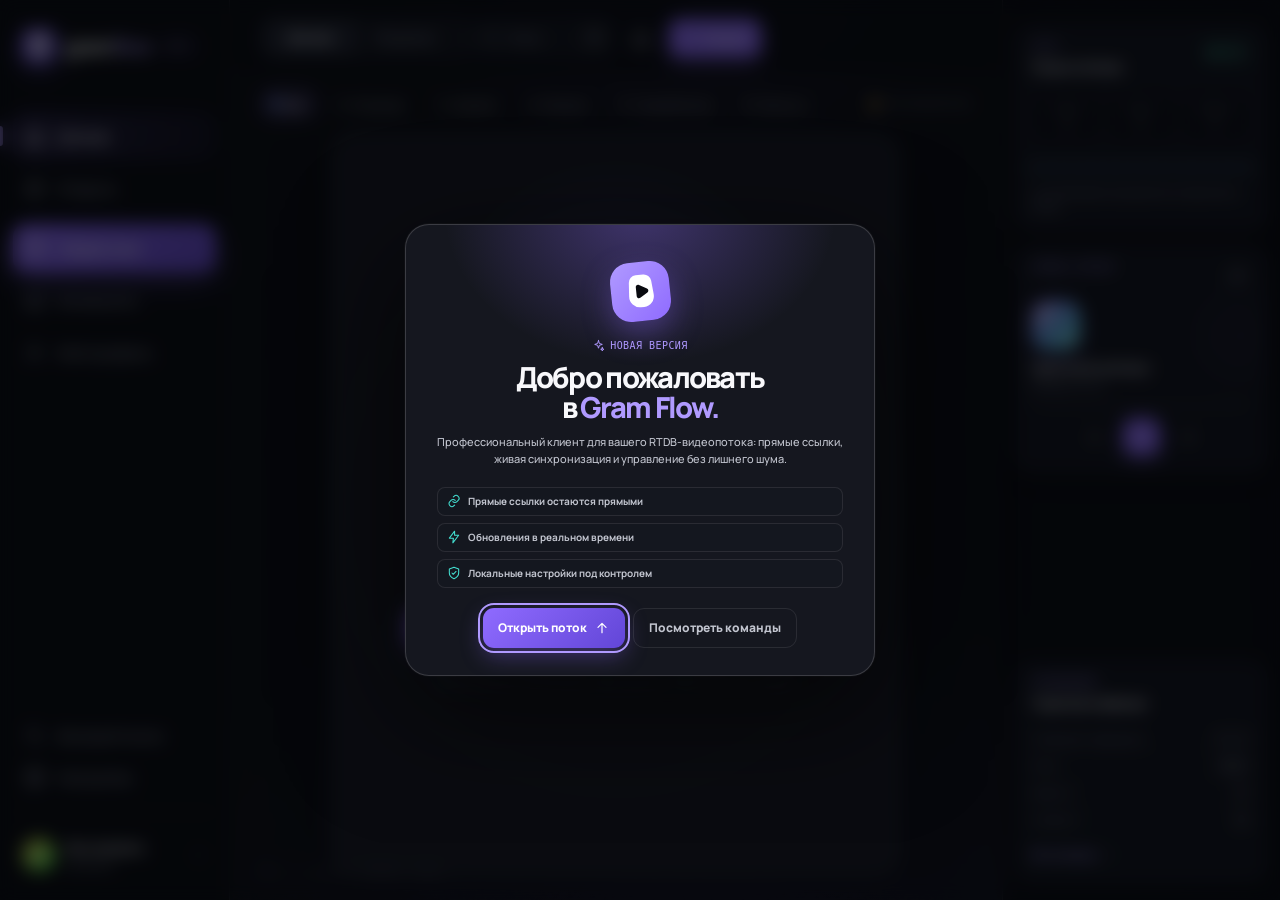
==== commit 9dc9e6c6: "feat: rebuild Gram Flow RTDB video experience Co-authored-by: arena-agent <297053741+arena-agent@use" ====
--- a/index.html
+++ b/index.html
@@ -1,642 +1,338 @@
 <!doctype html>
-<html lang="ru">
+<html lang="ru" data-theme="obsidian">
 <head>
   <meta charset="utf-8">
   <meta name="viewport" content="width=device-width, initial-scale=1, viewport-fit=cover">
-  <meta name="theme-color" content="#0a0a0b">
+  <meta name="theme-color" content="#08090d" id="themeColor">
   <meta name="color-scheme" content="dark">
-  <meta name="description" content="Tsuyu — приватные сообщения нового поколения.">
-  <title>Tsuyu — приватные сообщения</title>
-  <style>
-    :root {
-      --bg: #09090a;
-      --rail: #0d0d0f;
-      --panel: #111113;
-      --panel-2: #151518;
-      --panel-3: #1a1a1e;
-      --panel-4: #202024;
-      --line: #28282d;
-      --line-soft: #1e1e22;
-      --text: #f4f3ef;
-      --muted: #929298;
-      --muted-2: #626269;
-      --accent: #c9f36b;
-      --accent-strong: #b5df59;
-      --accent-ink: #10130b;
-      --blue: #8bd5ff;
-      --red: #ff7e8e;
-      --orange: #ffb86b;
-      --shadow: 0 20px 50px rgba(0, 0, 0, .34);
-      --radius-xl: 24px;
-      --radius-lg: 18px;
-      --radius-md: 14px;
-      --radius-sm: 10px;
-      --rail-width: 72px;
-      --sidebar-width: 354px;
-      --font: Inter, ui-sans-serif, -apple-system, BlinkMacSystemFont, "Segoe UI", Roboto, Helvetica, Arial, sans-serif;
-    }
-
-    * { box-sizing: border-box; }
-    html, body { width: 100%; height: 100%; margin: 0; }
-    body {
-      overflow: hidden;
-      background: var(--bg);
-      color: var(--text);
-      font-family: var(--font);
-      -webkit-font-smoothing: antialiased;
-      text-rendering: optimizeLegibility;
-    }
-    button, input, textarea { font: inherit; }
-    button { border: 0; cursor: pointer; }
-    button:focus-visible, input:focus-visible, textarea:focus-visible { outline: 2px solid var(--accent); outline-offset: 2px; }
-    svg { display: block; }
-    ::selection { color: var(--accent-ink); background: var(--accent); }
-    ::-webkit-scrollbar { width: 6px; height: 6px; }
-    ::-webkit-scrollbar-thumb { background: #303035; border-radius: 99px; }
-    ::-webkit-scrollbar-track { background: transparent; }
-
-    .icon { width: 19px; height: 19px; fill: none; stroke: currentColor; stroke-width: 1.8; stroke-linecap: round; stroke-linejoin: round; }
-    .icon-sm { width: 16px; height: 16px; }
-    .icon-lg { width: 21px; height: 21px; }
-    .icon-xl { width: 25px; height: 25px; }
-
-    .app-shell { display: flex; width: 100%; height: 100dvh; min-height: 620px; background: var(--bg); }
-    .rail {
-      width: var(--rail-width); flex: 0 0 var(--rail-width); display: flex; flex-direction: column; align-items: center;
-      background: var(--rail); border-right: 1px solid var(--line-soft); padding: 20px 0 16px; z-index: 5;
-    }
-    .brand-mark { width: 40px; height: 40px; border-radius: 13px; display: grid; place-items: center; margin-bottom: 33px; background: var(--accent); color: var(--accent-ink); box-shadow: 0 8px 24px rgba(201,243,107,.12); }
-    .brand-mark svg { width: 24px; height: 24px; fill: none; stroke: currentColor; stroke-width: 2.2; stroke-linecap: round; stroke-linejoin: round; }
-    .rail-nav { display: flex; flex-direction: column; align-items: center; gap: 12px; flex: 1; width: 100%; }
-    .rail-button {
-      position: relative; display: grid; place-items: center; width: 44px; height: 44px; border-radius: 13px; background: transparent; color: var(--muted-2); transition: color .2s ease, background .2s ease, transform .2s ease;
-    }
-    .rail-button:hover { color: var(--text); background: var(--panel-3); transform: translateY(-1px); }
-    .rail-button.active { color: var(--accent); background: #20271a; }
-    .rail-button .rail-label { position: absolute; left: 55px; padding: 7px 10px; color: var(--text); background: var(--panel-4); border: 1px solid var(--line); border-radius: 8px; font-size: 11px; font-weight: 650; white-space: nowrap; opacity: 0; pointer-events: none; transform: translateX(-4px); transition: opacity .15s, transform .15s; z-index: 20; box-shadow: var(--shadow); }
-    .rail-button:hover .rail-label { opacity: 1; transform: translateX(0); }
-    .rail-badge { position: absolute; top: 6px; right: 5px; width: 7px; height: 7px; border: 2px solid var(--rail); background: var(--accent); border-radius: 50%; }
-    .rail-bottom { display: flex; flex-direction: column; align-items: center; gap: 12px; }
-    .profile-button { position: relative; width: 40px; height: 40px; border: 1px solid #35363b; border-radius: 50%; overflow: hidden; background: #283126; color: var(--accent); font-size: 12px; font-weight: 800; }
-    .profile-button::after { content: ""; position: absolute; right: 0; bottom: 1px; width: 9px; height: 9px; border: 2px solid var(--rail); border-radius: 50%; background: var(--accent); }
-
-    .sidebar { width: var(--sidebar-width); flex: 0 0 var(--sidebar-width); display: flex; flex-direction: column; background: var(--panel); border-right: 1px solid var(--line); }
-    .sidebar-top { padding: 23px 20px 14px; }
-    .sidebar-title-row { display: flex; align-items: center; justify-content: space-between; margin-bottom: 19px; }
-    .sidebar-title { letter-spacing: -.04em; font-size: 25px; font-weight: 760; }
-    .sidebar-subtitle { margin-top: 4px; color: var(--muted); font-size: 12px; }
-    .top-actions { display: flex; gap: 5px; }
-    .square-button, .header-icon-button { width: 35px; height: 35px; display: grid; place-items: center; border-radius: 10px; color: var(--muted); background: transparent; transition: .2s ease; }
-    .square-button:hover, .header-icon-button:hover { background: var(--panel-3); color: var(--text); }
-    .square-button.primary { background: var(--accent); color: var(--accent-ink); }
-    .square-button.primary:hover { background: var(--accent-strong); transform: translateY(-1px); }
-    .search-box { height: 39px; position: relative; display: flex; align-items: center; color: var(--muted-2); }
-    .search-box .icon { position: absolute; left: 13px; width: 16px; height: 16px; }
-    .search-box input { width: 100%; height: 100%; border: 1px solid var(--line-soft); border-radius: 11px; background: #18181b; color: var(--text); padding: 0 12px 0 37px; font-size: 12px; transition: border .2s, background .2s; }
-    .search-box input::placeholder { color: #6e6e75; }
-    .search-box input:focus { outline: none; border-color: #4b4d3a; background: var(--panel-3); }
-    .inbox-tabs { display: flex; gap: 4px; margin-top: 17px; }
-    .filter-tab { padding: 7px 10px; border-radius: 8px; background: transparent; color: var(--muted); font-size: 11px; font-weight: 650; transition: .2s; }
-    .filter-tab:hover { color: var(--text); }
-    .filter-tab.active { background: var(--panel-4); color: var(--text); }
-    .chat-list { flex: 1; overflow: auto; padding: 4px 10px 14px; }
-    .list-section-label { display: flex; align-items: center; justify-content: space-between; color: var(--muted-2); font-size: 10px; font-weight: 760; letter-spacing: .08em; text-transform: uppercase; padding: 13px 10px 9px; }
-    .list-section-label button { color: var(--muted-2); }
-    .list-section-label button:hover { color: var(--accent); }
-    .chat-item { display: flex; align-items: center; gap: 11px; width: 100%; min-height: 69px; padding: 9px 10px; border-radius: 13px; color: var(--text); text-align: left; background: transparent; transition: background .2s, transform .2s; }
-    .chat-item:hover { background: #19191d; }
-    .chat-item.active { background: #242b1d; }
-    .chat-item.active .chat-name { color: var(--accent); }
-    .chat-avatar, .mini-avatar { position: relative; display: grid; place-items: center; flex: 0 0 auto; width: 43px; height: 43px; border-radius: 13px; color: #f5f5f1; font-size: 12px; font-weight: 760; letter-spacing: -.03em; }
-    .chat-avatar.round { border-radius: 50%; }
-    .tone-lime { background: #43552e; color: var(--accent); }
-    .tone-blue { background: #294657; color: var(--blue); }
-    .tone-coral { background: #5a3238; color: #ffacb6; }
-    .tone-purple { background: #40365c; color: #cdbbff; }
-    .tone-orange { background: #60452d; color: #ffd09c; }
-    .tone-gray { background: #393b3f; color: #dedee1; }
-    .online-dot { position: absolute; width: 10px; height: 10px; right: -1px; bottom: -1px; border: 2px solid var(--panel); border-radius: 50%; background: var(--accent); }
-    .chat-item.active .online-dot { border-color: #242b1d; }
-    .chat-copy { min-width: 0; flex: 1; }
-    .chat-line { display: flex; justify-content: space-between; gap: 8px; align-items: baseline; }
-    .chat-name { min-width: 0; overflow: hidden; color: #eee; font-size: 13px; font-weight: 680; text-overflow: ellipsis; white-space: nowrap; }
-    .chat-time { flex: 0 0 auto; color: var(--muted-2); font-size: 10px; }
-    .chat-preview { display: block; overflow: hidden; margin-top: 5px; color: var(--muted); font-size: 11px; line-height: 1.35; text-overflow: ellipsis; white-space: nowrap; }
-    .chat-item.unread .chat-preview { color: #d4d4d3; }
-    .unread-count { display: inline-grid; place-items: center; min-width: 18px; height: 18px; padding: 0 5px; background: var(--accent); color: var(--accent-ink); border-radius: 20px; font-size: 10px; font-weight: 800; }
-    .sidebar-foot { display: flex; align-items: center; gap: 9px; border-top: 1px solid var(--line-soft); padding: 12px 18px 14px; color: var(--muted); font-size: 10px; }
-    .sidebar-foot .icon { flex: 0 0 auto; color: var(--accent); width: 15px; height: 15px; }
-    .sidebar-foot strong { display: block; margin-bottom: 2px; color: #ddd; font-size: 10px; }
-
-    .conversation { position: relative; display: flex; flex: 1; min-width: 0; background: var(--bg); }
-    .thread-column { min-width: 0; display: flex; flex: 1; flex-direction: column; }
-    .conversation-header { display: flex; align-items: center; justify-content: space-between; min-height: 76px; border-bottom: 1px solid var(--line); padding: 0 28px; background: #0e0e10; }
-    .identity { display: flex; align-items: center; gap: 12px; min-width: 0; }
-    .identity .chat-avatar { width: 40px; height: 40px; border-radius: 12px; }
-    .identity-copy { min-width: 0; }
-    .identity-name { display: flex; align-items: center; gap: 7px; color: var(--text); font-size: 14px; font-weight: 730; letter-spacing: -.01em; }
-    .verified-mark { display: inline-grid; place-items: center; width: 15px; height: 15px; border-radius: 50%; background: var(--accent); color: var(--accent-ink); }
-    .verified-mark .icon { width: 10px; height: 10px; stroke-width: 2.8; }
-    .identity-status { display: flex; align-items: center; gap: 5px; margin-top: 4px; color: var(--muted); font-size: 11px; }
-    .status-dot { width: 6px; height: 6px; border-radius: 50%; background: var(--accent); }
-    .header-actions { display: flex; align-items: center; gap: 4px; }
-    .header-icon-button { width: 38px; height: 38px; border-radius: 11px; }
-    .header-icon-button.danger:hover { color: var(--red); }
-    .header-divider { width: 1px; height: 22px; margin: 0 6px; background: var(--line); }
-    .secure-pill { display: flex; align-items: center; gap: 6px; height: 29px; margin-right: 8px; border: 1px solid #354328; border-radius: 9px; padding: 0 9px; color: var(--accent); background: #172014; font-size: 10px; font-weight: 750; letter-spacing: .02em; }
-    .secure-pill .icon { width: 13px; height: 13px; }
-    .thread { position: relative; flex: 1; overflow: auto; padding: 24px clamp(22px, 6vw, 94px) 18px; }
-    .thread::before { content: ""; position: absolute; top: 24px; left: 50%; width: 1px; height: calc(100% - 48px); background: #151518; pointer-events: none; }
-    .secure-banner { position: relative; z-index: 1; display: flex; align-items: center; gap: 10px; width: fit-content; max-width: 100%; margin: 0 auto 24px; border: 1px solid #27311d; border-radius: 10px; padding: 8px 12px; color: #a7ba86; background: #11170e; font-size: 10px; line-height: 1.35; }
-    .secure-banner .icon { flex: 0 0 auto; width: 14px; height: 14px; color: var(--accent); }
-    .secure-banner button { color: var(--accent); font-weight: 750; text-decoration: underline; text-underline-offset: 3px; }
-    .day-divider { position: relative; z-index: 1; display: flex; align-items: center; gap: 10px; margin: 15px 0 19px; color: var(--muted-2); font-size: 10px; font-weight: 700; }
-    .day-divider::before, .day-divider::after { content: ""; height: 1px; flex: 1; background: var(--line-soft); }
-    .message-row { position: relative; z-index: 1; display: flex; align-items: flex-end; gap: 8px; margin: 7px 0; animation: messageIn .28s ease both; }
-    .message-row.outgoing { justify-content: flex-end; }
-    .message-avatar { width: 25px; height: 25px; border-radius: 8px; font-size: 8px; }
-    .message-stack { display: flex; flex-direction: column; max-width: min(570px, 77%); }
-    .message-row.outgoing .message-stack { align-items: flex-end; }
-    .sender-label { margin: 0 0 5px 10px; color: var(--accent); font-size: 10px; font-weight: 760; }
-    .bubble { position: relative; border: 1px solid var(--line-soft); border-radius: 16px 16px 16px 5px; padding: 11px 13px 9px; background: #18181b; color: #e9e9e6; font-size: 13px; line-height: 1.48; letter-spacing: -.005em; box-shadow: 0 5px 18px rgba(0,0,0,.12); }
-    .outgoing .bubble { border-color: #a7c957; border-radius: 16px 16px 5px 16px; background: var(--accent); color: var(--accent-ink); }
-    .bubble p { margin: 0; white-space: pre-wrap; overflow-wrap: anywhere; }
-    .message-meta { display: flex; align-items: center; justify-content: flex-end; gap: 5px; margin-top: 6px; color: #68686d; font-size: 9px; line-height: 1; }
-    .outgoing .message-meta { color: #50612a; }
-    .message-meta .icon { width: 13px; height: 13px; stroke-width: 2.2; }
-    .bubble-actions { display: flex; gap: 4px; position: absolute; top: 50%; right: calc(100% + 8px); transform: translateY(-50%); opacity: 0; transition: opacity .2s; }
-    .message-row.outgoing .bubble-actions { right: auto; left: calc(100% + 8px); }
-    .message-row:hover .bubble-actions, .message-row:focus-within .bubble-actions { opacity: 1; }
-    .bubble-action { display: grid; place-items: center; width: 27px; height: 27px; border: 1px solid var(--line); border-radius: 8px; color: var(--muted); background: var(--panel-3); }
-    .bubble-action:hover { color: var(--accent); border-color: #3b4a28; }
-    .bubble-action .icon { width: 13px; height: 13px; }
-    .reaction { display: inline-flex; align-items: center; gap: 4px; margin-top: -1px; border: 1px solid var(--line); border-radius: 9px; padding: 4px 7px; color: #d8d8d5; background: #151518; font-size: 11px; cursor: pointer; transition: .2s; }
-    .reaction:hover, .reaction.active { border-color: #4c602b; background: #1b2415; color: var(--accent); }
-    .reaction-count { font-size: 10px; font-weight: 750; }
-    .voice-card { min-width: 245px; display: flex; align-items: center; gap: 10px; }
-    .voice-play { display: grid; place-items: center; flex: 0 0 auto; width: 31px; height: 31px; border-radius: 50%; background: var(--accent); color: var(--accent-ink); }
-    .incoming .voice-play { background: var(--accent); }
-    .voice-play .icon { width: 14px; height: 14px; fill: currentColor; stroke: none; }
-    .voice-wave { display: flex; align-items: center; gap: 2px; height: 24px; flex: 1; }
-    .voice-wave i { display: block; width: 3px; border-radius: 4px; background: currentColor; opacity: .5; }
-    .voice-wave i:nth-child(1) { height: 8px; } .voice-wave i:nth-child(2) { height: 14px; } .voice-wave i:nth-child(3) { height: 20px; } .voice-wave i:nth-child(4) { height: 11px; } .voice-wave i:nth-child(5) { height: 17px; } .voice-wave i:nth-child(6) { height: 9px; } .voice-wave i:nth-child(7) { height: 19px; } .voice-wave i:nth-child(8) { height: 13px; } .voice-wave i:nth-child(9) { height: 7px; } .voice-wave i:nth-child(10) { height: 16px; } .voice-wave i:nth-child(11) { height: 11px; } .voice-wave i:nth-child(12) { height: 20px; } .voice-wave i:nth-child(13) { height: 9px; } .voice-wave i:nth-child(14) { height: 15px; } .voice-wave i:nth-child(15) { height: 7px; }
-    .voice-duration { flex: 0 0 auto; color: inherit; font-size: 10px; font-variant-numeric: tabular-nums; }
-    .file-card { display: flex; align-items: center; gap: 10px; min-width: 230px; }
-    .file-type { display: grid; place-items: center; flex: 0 0 auto; width: 33px; height: 37px; border-radius: 8px; color: var(--accent-ink); background: var(--accent); font-size: 9px; font-weight: 850; }
-    .file-copy { min-width: 0; }
-    .file-name { display: block; overflow: hidden; color: inherit; font-size: 11px; font-weight: 700; text-overflow: ellipsis; white-space: nowrap; }
-    .file-size { display: block; margin-top: 4px; color: #8c8c8e; font-size: 10px; }
-    .outgoing .file-size { color: #62743b; }
-    .typing-row { display: flex; align-items: center; gap: 8px; min-height: 31px; padding-left: 34px; color: var(--muted); font-size: 10px; }
-    .typing-dots { display: flex; gap: 3px; }
-    .typing-dots i { width: 4px; height: 4px; border-radius: 50%; background: var(--accent); animation: dotPulse 1s infinite ease-in-out; }
-    .typing-dots i:nth-child(2) { animation-delay: .15s; } .typing-dots i:nth-child(3) { animation-delay: .3s; }
-    .composer-wrap { position: relative; padding: 11px clamp(18px, 5vw, 81px) 22px; background: var(--bg); }
-    .composer { display: flex; align-items: flex-end; min-height: 55px; border: 1px solid #2c2d31; border-radius: 16px; padding: 7px 8px 7px 12px; background: #151518; box-shadow: 0 12px 28px rgba(0,0,0,.16); transition: border .2s, box-shadow .2s; }
-    .composer:focus-within { border-color: #50642c; box-shadow: 0 0 0 3px rgba(201,243,107,.06); }
-    .composer textarea { align-self: center; width: 100%; min-height: 31px; max-height: 126px; border: 0; outline: 0; resize: none; background: transparent; color: var(--text); padding: 7px 8px; font-size: 13px; line-height: 1.35; }
-    .composer textarea::placeholder { color: #77777c; }
-    .composer-tools { display: flex; align-items: center; gap: 3px; flex: 0 0 auto; }
-    .composer-button { display: grid; place-items: center; width: 34px; height: 34px; border-radius: 10px; color: var(--muted); transition: .2s; }
-    .composer-button:hover { color: var(--text); background: var(--panel-4); }
-    .composer-button.send-button { color: var(--accent-ink); background: var(--accent); }
-    .composer-button.send-button:hover { background: var(--accent-strong); transform: translateY(-1px); }
-    .composer-button.recording { color: var(--red); background: #32181d; animation: recordingPulse 1.4s infinite; }
-    .composer-hint { padding: 8px 4px 0; color: var(--muted-2); font-size: 9px; text-align: center; }
-    .composer-hint kbd { border: 1px solid var(--line); border-radius: 4px; padding: 1px 4px; color: var(--muted); background: var(--panel-2); font-size: 9px; }
-
-    .profile-panel { width: 306px; flex: 0 0 306px; overflow: auto; border-left: 1px solid var(--line); background: var(--panel); animation: panelIn .24s ease both; }
-    .profile-panel.hidden { display: none; }
-    .profile-head { display: flex; align-items: center; justify-content: space-between; padding: 20px 19px 10px; }
-    .profile-head h2 { font-size: 12px; font-weight: 750; }
-    .profile-hero { padding: 17px 20px 20px; border-bottom: 1px solid var(--line-soft); text-align: center; }
-    .profile-hero .chat-avatar { width: 71px; height: 71px; margin: 0 auto 11px; border-radius: 22px; font-size: 20px; }
-    .profile-name { display: flex; justify-content: center; align-items: center; gap: 6px; font-size: 16px; font-weight: 760; }
-    .profile-username { margin-top: 4px; color: var(--muted); font-size: 11px; }
-    .profile-status { display: inline-flex; align-items: center; gap: 5px; margin-top: 11px; color: var(--accent); font-size: 10px; font-weight: 650; }
-    .profile-actions { display: flex; justify-content: center; gap: 18px; margin-top: 19px; }
-    .profile-action { display: flex; flex-direction: column; align-items: center; gap: 6px; color: var(--muted); font-size: 9px; }
-    .profile-action:hover { color: var(--accent); }
-    .profile-action-icon { display: grid; place-items: center; width: 34px; height: 34px; border-radius: 11px; background: var(--panel-3); }
-    .profile-section { padding: 17px 19px 0; }
-    .profile-section-title { display: flex; align-items: center; justify-content: space-between; margin-bottom: 10px; color: var(--muted-2); font-size: 9px; font-weight: 800; letter-spacing: .09em; text-transform: uppercase; }
-    .profile-section-title button { color: var(--accent); font-size: 9px; }
-    .about-copy { color: #d5d5d2; font-size: 11px; line-height: 1.5; }
-    .shared-grid { display: grid; grid-template-columns: repeat(3, 1fr); gap: 5px; }
-    .shared-tile { aspect-ratio: 1; display: flex; align-items: flex-end; border-radius: 8px; padding: 7px; color: #e9f3d1; background: #263127; font-size: 9px; font-weight: 700; }
-    .shared-tile:nth-child(2) { background: #263b4b; color: #d5efff; } .shared-tile:nth-child(3) { background: #49372d; color: #ffe5c7; }
-    .shared-tile:nth-child(4) { background: #443650; color: #eedfff; } .shared-tile:nth-child(5) { background: #333c31; color: #e6f3cb; } .shared-tile:nth-child(6) { background: #3e3036; color: #ffdce1; }
-    .encryption-card { display: flex; align-items: flex-start; gap: 9px; border: 1px solid #29371e; border-radius: 11px; padding: 11px; background: #121a0e; }
-    .encryption-card > .icon { flex: 0 0 auto; color: var(--accent); width: 15px; height: 15px; margin-top: 1px; }
-    .encryption-card strong { display: block; color: #d8e8b7; font-size: 10px; }
-    .encryption-card span { display: block; margin-top: 4px; color: #899579; font-size: 9px; line-height: 1.4; }
-    .fingerprint { display: block; margin-top: 8px; color: #a8bd83; font-size: 9px; letter-spacing: .07em; word-break: break-all; }
-
-    .modal-backdrop { position: fixed; inset: 0; z-index: 50; display: grid; place-items: center; padding: 20px; background: rgba(0,0,0,.72); opacity: 0; pointer-events: none; transition: opacity .2s; }
-    .modal-backdrop.open { opacity: 1; pointer-events: auto; }
-    .modal { width: min(460px, 100%); max-height: min(680px, 90vh); overflow: auto; border: 1px solid #303035; border-radius: 19px; background: #151518; box-shadow: 0 25px 80px rgba(0,0,0,.6); transform: translateY(10px) scale(.98); transition: transform .22s ease; }
-    .modal-backdrop.open .modal { transform: translateY(0) scale(1); }
-    .modal-head { display: flex; align-items: center; justify-content: space-between; padding: 19px 20px 16px; border-bottom: 1px solid var(--line); }
-    .modal-head h3 { font-size: 15px; letter-spacing: -.02em; }
-    .modal-close { display: grid; place-items: center; width: 29px; height: 29px; border-radius: 8px; color: var(--muted); }
-    .modal-close:hover { color: var(--text); background: var(--panel-4); }
-    .modal-body { padding: 20px; }
-    .modal-desc { margin: -5px 0 17px; color: var(--muted); font-size: 11px; line-height: 1.45; }
-    .contact-list { display: grid; gap: 5px; }
-    .contact-option { display: flex; align-items: center; gap: 11px; width: 100%; border: 1px solid transparent; border-radius: 11px; padding: 9px; color: var(--text); background: var(--panel-2); text-align: left; transition: .2s; }
-    .contact-option:hover { border-color: #43552a; background: #1d2616; }
-    .contact-option .chat-avatar { width: 38px; height: 38px; }
-    .contact-meta { flex: 1; min-width: 0; }
-    .contact-name { display: block; font-size: 12px; font-weight: 680; }
-    .contact-handle { display: block; margin-top: 3px; color: var(--muted); font-size: 10px; }
-    .contact-option > .icon { color: var(--muted-2); }
-    .verify-modal .modal-body { text-align: center; }
-    .verify-seal { display: grid; place-items: center; width: 60px; height: 60px; margin: 4px auto 14px; border: 1px solid #455c29; border-radius: 18px; color: var(--accent); background: #1b2712; }
-    .verify-seal .icon { width: 29px; height: 29px; }
-    .verify-modal h4 { margin-bottom: 8px; font-size: 16px; }
-    .verify-copy { max-width: 340px; margin: 0 auto; color: var(--muted); font-size: 11px; line-height: 1.5; }
-    .key-box { margin: 18px 0; border: 1px solid var(--line); border-radius: 11px; padding: 12px; color: #bacd98; background: #10140d; font: 10px/1.6 ui-monospace, SFMono-Regular, Menlo, monospace; letter-spacing: .06em; word-break: break-all; text-align: left; }
-    .modal-footer { display: flex; justify-content: flex-end; gap: 8px; padding: 0 20px 20px; }
-    .button { height: 37px; border: 1px solid var(--line); border-radius: 10px; padding: 0 14px; color: var(--text); background: var(--panel-3); font-size: 11px; font-weight: 700; transition: .2s; }
-    .button:hover { border-color: #45454b; background: var(--panel-4); }
-    .button.primary { border-color: var(--accent); color: var(--accent-ink); background: var(--accent); }
-    .button.primary:hover { background: var(--accent-strong); }
-    .setting-row { display: flex; align-items: center; justify-content: space-between; gap: 20px; padding: 13px 0; border-bottom: 1px solid var(--line-soft); }
-    .setting-row:last-child { border: 0; }
-    .setting-title { font-size: 12px; font-weight: 650; }
-    .setting-sub { margin-top: 4px; color: var(--muted); font-size: 10px; line-height: 1.35; }
-    .switch { position: relative; width: 36px; height: 21px; flex: 0 0 auto; }
-    .switch input { position: absolute; opacity: 0; }
-    .switch-track { display: block; width: 36px; height: 21px; border-radius: 20px; background: #3a3a3f; transition: .2s; }
-    .switch-track::after { content: ""; display: block; width: 15px; height: 15px; margin: 3px; border-radius: 50%; background: #a5a5a8; transition: transform .2s, background .2s; }
-    .switch input:checked + .switch-track { background: #4c652e; }
-    .switch input:checked + .switch-track::after { transform: translateX(15px); background: var(--accent); }
-    .call-modal { width: min(390px, 100%); text-align: center; }
-    .call-stage { padding: 34px 20px 25px; background: #10130e; }
-    .call-avatar { display: grid; place-items: center; width: 84px; height: 84px; margin: 0 auto 15px; border: 1px solid #506433; border-radius: 25px; color: var(--accent); background: #2c3b20; font-size: 25px; font-weight: 800; animation: softPulse 2s infinite; }
-    .call-stage h3 { font-size: 17px; }
-    .call-stage p { margin-top: 6px; color: var(--accent); font-size: 11px; }
-    .call-controls { display: flex; justify-content: center; gap: 12px; padding: 17px 20px 20px; }
-    .call-control { display: grid; place-items: center; width: 41px; height: 41px; border-radius: 50%; color: var(--text); background: var(--panel-4); }
-    .call-control:hover { background: #303036; }
-    .call-control.end { color: #fff; background: #a9394a; }
-    .call-control.end:hover { background: #c24758; }
-    .toast-stack { position: fixed; right: 22px; bottom: 22px; z-index: 80; display: grid; gap: 8px; width: min(310px, calc(100vw - 40px)); }
-    .toast { display: flex; align-items: center; gap: 9px; border: 1px solid #3c4f27; border-radius: 11px; padding: 11px 13px; color: #e5f3c8; background: #192312; box-shadow: var(--shadow); font-size: 11px; animation: toastIn .25s ease both; }
-    .toast .icon { width: 15px; height: 15px; flex: 0 0 auto; color: var(--accent); }
-    .toast.removing { animation: toastOut .2s ease both; }
-    .empty-state { display: grid; place-items: center; height: 100%; color: var(--muted); font-size: 12px; text-align: center; }
-    .empty-state strong { display: block; margin-bottom: 5px; color: var(--text); font-size: 14px; }
-    .hidden { display: none !important; }
-
-    @keyframes messageIn { from { opacity: 0; transform: translateY(5px); } to { opacity: 1; transform: translateY(0); } }
-    @keyframes panelIn { from { opacity: 0; transform: translateX(8px); } to { opacity: 1; transform: translateX(0); } }
-    @keyframes dotPulse { 0%, 60%, 100% { transform: translateY(0); opacity: .45; } 30% { transform: translateY(-3px); opacity: 1; } }
-    @keyframes recordingPulse { 0%, 100% { box-shadow: 0 0 0 0 rgba(255,126,142,0); } 50% { box-shadow: 0 0 0 5px rgba(255,126,142,.12); } }
-    @keyframes softPulse { 0%, 100% { box-shadow: 0 0 0 0 rgba(201,243,107,0); } 50% { box-shadow: 0 0 0 10px rgba(201,243,107,.06); } }
-    @keyframes toastIn { from { opacity: 0; transform: translateY(8px); } to { opacity: 1; transform: translateY(0); } }
-    @keyframes toastOut { to { opacity: 0; transform: translateY(5px); } }
-
-    @media (max-width: 1180px) { .profile-panel { width: 280px; flex-basis: 280px; } .thread { padding-left: 35px; padding-right: 35px; } .composer-wrap { padding-left: 32px; padding-right: 32px; } }
-    @media (max-width: 980px) { .profile-panel { display: none; } }
-    @media (max-width: 720px) {
-      .app-shell { min-height: 100%; }
-      .rail { width: 56px; flex-basis: 56px; padding-top: 14px; }
-      .brand-mark { width: 36px; height: 36px; margin-bottom: 23px; }
-      .rail-button { width: 38px; height: 38px; }
-      .rail-button .rail-label { display: none; }
-      .sidebar { width: min(100%, 315px); flex-basis: 315px; }
-      .conversation-header { padding: 0 13px; min-height: 64px; }
-      .header-actions .header-divider, .secure-pill { display: none; }
-      .header-icon-button { width: 34px; height: 34px; }
-      .thread { padding: 18px 13px 12px; }
-      .composer-wrap { padding: 8px 10px 14px; }
-      .composer-hint { display: none; }
-      .message-stack { max-width: 84%; }
-      .bubble-actions { display: none; }
-      .sidebar-top { padding-left: 14px; padding-right: 14px; }
-    }
-    @media (max-width: 560px) {
-      .sidebar { display: none; }
-      .rail { width: 54px; flex-basis: 54px; }
-      .conversation-header .identity { gap: 8px; }
-      .header-actions { gap: 0; }
-      .header-icon-button:nth-child(1) { display: none; }
-      .identity-name { font-size: 13px; }
-      .thread::before { display: none; }
-      .secure-banner { margin-bottom: 18px; }
-      .secure-banner .secure-text { max-width: 200px; }
-      .profile-panel { display: none !important; }
-    }
-  </style>
+  <meta name="description" content="Gram Flow — быстрый социальный видеопоток на прямых ссылках и Firebase Realtime Database.">
+  <meta name="application-name" content="Gram Flow">
+  <meta name="mobile-web-app-capable" content="yes">
+  <meta name="apple-mobile-web-app-capable" content="yes">
+  <meta name="apple-mobile-web-app-status-bar-style" content="black-translucent">
+  <meta name="format-detection" content="telephone=no">
+  <meta http-equiv="Permissions-Policy" content="autoplay=(self), fullscreen=(self), picture-in-picture=(self), clipboard-write=(self)">
+  <link rel="manifest" href="manifest.json">
+  <link rel="icon" href="assets/icon.svg" type="image/svg+xml">
+  <link rel="apple-touch-icon" href="assets/icon.svg">
+  <link rel="preconnect" href="https://meow-874ce-default-rtdb.europe-west1.firebasedatabase.app" crossorigin>
+  <link rel="stylesheet" href="styles.css">
+  <title>Gram Flow — видео без границ</title>
 </head>
 <body>
-  <svg width="0" height="0" style="position:absolute" aria-hidden="true">
-    <symbol id="i-logo" viewBox="0 0 24 24"><path d="M5 5.5h14M5 9.5h9M5 13.5h6M5 18.5h14M19 5.5v13"/><path d="M4 5.5h0M4 9.5h0M4 13.5h0M4 18.5h0" stroke-width="3"/></symbol>
-    <symbol id="i-search" viewBox="0 0 24 24"><circle cx="10.8" cy="10.8" r="6.8"/><path d="m16 16 5 5"/></symbol>
-    <symbol id="i-plus" viewBox="0 0 24 24"><path d="M12 5v14M5 12h14"/></symbol>
-    <symbol id="i-more" viewBox="0 0 24 24"><circle cx="5" cy="12" r="1" fill="currentColor" stroke="none"/><circle cx="12" cy="12" r="1" fill="currentColor" stroke="none"/><circle cx="19" cy="12" r="1" fill="currentColor" stroke="none"/></symbol>
-    <symbol id="i-chat" viewBox="0 0 24 24"><path d="M20 11.5a7.5 7.5 0 0 1-7.5 7.5H6l-3 2v-9.5a7.5 7.5 0 0 1 7.5-7.5H12.5A7.5 7.5 0 0 1 20 11.5Z"/><path d="M8 11.5h.01M12 11.5h.01M16 11.5h.01" stroke-width="2.5"/></symbol>
-    <symbol id="i-users" viewBox="0 0 24 24"><circle cx="9" cy="8" r="3"/><path d="M3.5 19c.4-3 2.2-4.5 5.5-4.5s5.1 1.5 5.5 4.5M16 5.5a3 3 0 0 1 0 5.8M16 14.5c2.8.2 4.2 1.7 4.5 4.5"/></symbol>
-    <symbol id="i-phone" viewBox="0 0 24 24"><path d="M7 3.5 4.5 5c-.9.5-.8 1.8-.4 2.8 1.7 4.1 6.9 9.3 11 11 .9.4 2.3.5 2.8-.4l1.5-2.5-4.1-2.4-1.6 1.7c-1.7-.8-4.6-3.7-5.4-5.4L10 8.2 7.6 4.1Z"/></symbol>
-    <symbol id="i-video" viewBox="0 0 24 24"><rect x="3" y="6" width="13" height="12" rx="2"/><path d="m16 10 5-3v10l-5-3"/></symbol>
-    <symbol id="i-info" viewBox="0 0 24 24"><circle cx="12" cy="12" r="9"/><path d="M12 10.5v5M12 7.5h.01" stroke-width="2.2"/></symbol>
-    <symbol id="i-bell" viewBox="0 0 24 24"><path d="M18 9a6 6 0 0 0-12 0c0 7-3 7-3 9h18c0-2-3-2-3-9ZM10 21h4"/></symbol>
-    <symbol id="i-settings" viewBox="0 0 24 24"><path d="M12 8.5a3.5 3.5 0 1 0 0 7 3.5 3.5 0 0 0 0-7Z"/><path d="m19.4 15 .1.1a1.7 1.7 0 0 1-2.4 2.4l-.1-.1a1.7 1.7 0 0 0-2.9 1.2v.2a1.7 1.7 0 0 1-3.4 0v-.2a1.7 1.7 0 0 0-2.9-1.2l-.1.1a1.7 1.7 0 0 1-2.4-2.4l.1-.1a1.7 1.7 0 0 0-1.2-2.9h-.2a1.7 1.7 0 0 1 0-3.4h.2A1.7 1.7 0 0 0 5.4 5.8l-.1-.1a1.7 1.7 0 0 1 2.4-2.4l.1.1a1.7 1.7 0 0 0 2.9-1.2V2a1.7 1.7 0 0 1 3.4 0v.2a1.7 1.7 0 0 0 2.9 1.2l.1-.1a1.7 1.7 0 0 1 2.4 2.4l-.1.1a1.7 1.7 0 0 0 1.2 2.9h.2a1.7 1.7 0 0 1 0 3.4h-.2a1.7 1.7 0 0 0-1.2 2.9Z"/></symbol>
-    <symbol id="i-archive" viewBox="0 0 24 24"><path d="M4 7h16v13H4zM3 4h18v3H3zM9 11h6"/></symbol>
-    <symbol id="i-star" viewBox="0 0 24 24"><path d="m12 3 2.8 5.7 6.2.9-4.5 4.4 1.1 6.2-5.6-2.9-5.6 2.9 1.1-6.2L3 9.6l6.2-.9Z"/></symbol>
-    <symbol id="i-paperclip" viewBox="0 0 24 24"><path d="m20.5 11.5-7.9 7.9a5 5 0 0 1-7.1-7.1l8.6-8.6a3.2 3.2 0 0 1 4.5 4.5l-8.6 8.6a1.5 1.5 0 0 1-2.1-2.1l7.5-7.5"/></symbol>
-    <symbol id="i-smile" viewBox="0 0 24 24"><circle cx="12" cy="12" r="9"/><path d="M8.2 14.2a4.5 4.5 0 0 0 7.6 0M8.7 9.5h.01M15.3 9.5h.01" stroke-width="2"/></symbol>
-    <symbol id="i-mic" viewBox="0 0 24 24"><rect x="8" y="3" width="8" height="12" rx="4"/><path d="M5 11a7 7 0 0 0 14 0M12 18v3M8.5 21h7"/></symbol>
-    <symbol id="i-send" viewBox="0 0 24 24"><path d="m21 3-7.2 18-3.9-8.1L2 9Z"/><path d="M21 3 9.9 12.9"/></symbol>
-    <symbol id="i-lock" viewBox="0 0 24 24"><rect x="5" y="10" width="14" height="11" rx="2"/><path d="M8 10V7a4 4 0 0 1 8 0v3M12 14v3"/></symbol>
-    <symbol id="i-check" viewBox="0 0 24 24"><path d="m4 12 5 5L20 6"/></symbol>
-    <symbol id="i-check-double" viewBox="0 0 24 24"><path d="m2.8 12 4.4 4.4L17 6.6M9.5 16.4 11 18l9.5-11.4"/></symbol>
-    <symbol id="i-download" viewBox="0 0 24 24"><path d="M12 3v12M7 11l5 5 5-5M4 20h16"/></symbol>
-    <symbol id="i-copy" viewBox="0 0 24 24"><rect x="8" y="8" width="11" height="12" rx="2"/><path d="M16 8V6a2 2 0 0 0-2-2H6a2 2 0 0 0-2 2v10a2 2 0 0 0 2 2h2"/></symbol>
-    <symbol id="i-reply" viewBox="0 0 24 24"><path d="M9 8 4 12l5 4v-3c6.2-.3 8.5 1.2 10 4-1-6-4.3-8.5-10-8.8Z"/></symbol>
-    <symbol id="i-pin" viewBox="0 0 24 24"><path d="m15 4 5 5-3 1-3.5 5.5 1 1-1.5 1.5-5-5L9.5 11l5.5-3.5ZM9 15l-5 5"/></symbol>
-    <symbol id="i-close" viewBox="0 0 24 24"><path d="m5 5 14 14M19 5 5 19"/></symbol>
-    <symbol id="i-play" viewBox="0 0 24 24"><path d="m8 5 11 7-11 7Z"/></symbol>
-    <symbol id="i-moon" viewBox="0 0 24 24"><path d="M20 15.5A8.5 8.5 0 0 1 8.5 4 8.5 8.5 0 1 0 20 15.5Z"/></symbol>
-    <symbol id="i-shield" viewBox="0 0 24 24"><path d="M12 3 20 6v5.5c0 4.8-3.3 7.9-8 9.5-4.7-1.6-8-4.7-8-9.5V6Z"/><path d="m8.3 12 2.4 2.4 5-5"/></symbol>
-    <symbol id="i-monitor" viewBox="0 0 24 24"><rect x="3" y="4" width="18" height="12" rx="2"/><path d="M8 20h8M12 16v4"/></symbol>
-    <symbol id="i-command" viewBox="0 0 24 24"><path d="M9 9V7a3 3 0 1 0-3 3h2v5H6a3 3 0 1 0 3 3v-2h6v2a3 3 0 1 0 3-3h-2V10h2a3 3 0 1 0-3-3v2Z"/></symbol>
-    <symbol id="i-heart" viewBox="0 0 24 24"><path d="M20.8 8.8c0 5.1-8.8 10-8.8 10s-8.8-4.9-8.8-10A4.8 4.8 0 0 1 12 6.1a4.8 4.8 0 0 1 8.8 2.7Z"/></symbol>
+  <a class="skip-link" href="#feed" id="skipLink">Перейти к ленте</a>
+
+  <svg class="svg-sprite" aria-hidden="true" focusable="false">
+    <defs>
+      <symbol id="i-logo" viewBox="0 0 40 40"><path d="M8.2 9.2A8 8 0 0 1 16 2h8a8 8 0 0 1 7.8 7.2l1.2 14.3A11.4 11.4 0 0 1 21.7 36h-3.4A11.4 11.4 0 0 1 7 23.5L8.2 9.2Z" fill="currentColor"/><path d="M15 14.5c0-1.9 2-3.1 3.6-2.1l8 4.7c1.6 1 1.6 3.2 0 4.2l-8 4.7c-1.6 1-3.6-.2-3.6-2.1v-9.4Z" fill="#090a0f"/></symbol>
+      <symbol id="i-home" viewBox="0 0 24 24"><path d="m3 10 9-7 9 7v10a1 1 0 0 1-1 1h-5v-7H9v7H4a1 1 0 0 1-1-1V10Z"/></symbol>
+      <symbol id="i-compass" viewBox="0 0 24 24"><circle cx="12" cy="12" r="9"/><path d="m15.8 8.2-2.3 5.3-5.3 2.3 2.3-5.3 5.3-2.3Z"/></symbol>
+      <symbol id="i-plus" viewBox="0 0 24 24"><path d="M12 5v14M5 12h14"/></symbol>
+      <symbol id="i-inbox" viewBox="0 0 24 24"><path d="M4 4h16a1 1 0 0 1 1 1v14a1 1 0 0 1-1 1H4a1 1 0 0 1-1-1V5a1 1 0 0 1 1-1Z"/><path d="M3 15h5l2 3h4l2-3h5"/></symbol>
+      <symbol id="i-user" viewBox="0 0 24 24"><circle cx="12" cy="8" r="4"/><path d="M4 21a8 8 0 0 1 16 0"/></symbol>
+      <symbol id="i-settings" viewBox="0 0 24 24"><circle cx="12" cy="12" r="3"/><path d="M19.4 15a1.7 1.7 0 0 0 .3 1.9l.1.1a2 2 0 1 1-2.8 2.8l-.1-.1a1.7 1.7 0 0 0-1.9-.3 1.7 1.7 0 0 0-1 1.6v.2a2 2 0 1 1-4 0V21a1.7 1.7 0 0 0-1-1.6 1.7 1.7 0 0 0-1.9.3l-.1.1A2 2 0 1 1 4.2 17l.1-.1a1.7 1.7 0 0 0 .3-1.9 1.7 1.7 0 0 0-1.6-1H3a2 2 0 1 1 0-4h.2a1.7 1.7 0 0 0 1.6-1 1.7 1.7 0 0 0-.3-1.9L4.4 7A2 2 0 1 1 7.2 4l.1.1a1.7 1.7 0 0 0 1.9.3h.1a1.7 1.7 0 0 0 1-1.6V2.7a2 2 0 1 1 4 0v.1a1.7 1.7 0 0 0 1 1.6 1.7 1.7 0 0 0 1.9-.3l.1-.1A2 2 0 1 1 20.1 7l-.1.1a1.7 1.7 0 0 0-.3 1.9v.1a1.7 1.7 0 0 0 1.6 1h.1a2 2 0 1 1 0 4h-.1a1.7 1.7 0 0 0-1.9.9Z"/></symbol>
+      <symbol id="i-search" viewBox="0 0 24 24"><circle cx="10.8" cy="10.8" r="6.8"/><path d="m16 16 4.5 4.5"/></symbol>
+      <symbol id="i-bell" viewBox="0 0 24 24"><path d="M18 10a6 6 0 0 0-12 0c0 7-3 7-3 9h18c0-2-3-2-3-9Z"/><path d="M10 22h4"/></symbol>
+      <symbol id="i-chevron-down" viewBox="0 0 24 24"><path d="m6 9 6 6 6-6"/></symbol>
+      <symbol id="i-chevron-right" viewBox="0 0 24 24"><path d="m9 18 6-6-6-6"/></symbol>
+      <symbol id="i-arrow-left" viewBox="0 0 24 24"><path d="M19 12H5m6 6-6-6 6-6"/></symbol>
+      <symbol id="i-arrow-up" viewBox="0 0 24 24"><path d="M12 19V5m-6 6 6-6 6 6"/></symbol>
+      <symbol id="i-heart" viewBox="0 0 24 24"><path d="M20.8 4.7a5.7 5.7 0 0 0-8.1 0L12 5.4l-.7-.7a5.7 5.7 0 1 0-8.1 8.1l.7.7L12 21l8.1-7.5.7-.7a5.7 5.7 0 0 0 0-8.1Z"/></symbol>
+      <symbol id="i-comment" viewBox="0 0 24 24"><path d="M20 11.5a8 8 0 0 1-8.6 8 9 9 0 0 1-3.4-.8L3 21l1.8-4.5A8 8 0 1 1 20 11.5Z"/></symbol>
+      <symbol id="i-bookmark" viewBox="0 0 24 24"><path d="M6 3h12a1 1 0 0 1 1 1v17l-7-4-7 4V4a1 1 0 0 1 1-1Z"/></symbol>
+      <symbol id="i-share" viewBox="0 0 24 24"><path d="m14 5 4-4 4 4M18 1v13M18 10h-3a8 8 0 0 0-8 8v1M7 14l-4 4 4 4"/></symbol>
+      <symbol id="i-repost" viewBox="0 0 24 24"><path d="m17 3 4 4-4 4M3 7h18M7 21l-4-4 4-4m14 4H3"/></symbol>
+      <symbol id="i-more" viewBox="0 0 24 24"><circle cx="5" cy="12" r="1.4"/><circle cx="12" cy="12" r="1.4"/><circle cx="19" cy="12" r="1.4"/></symbol>
+      <symbol id="i-play" viewBox="0 0 24 24"><path d="m8 5 11 7-11 7V5Z"/></symbol>
+      <symbol id="i-pause" viewBox="0 0 24 24"><path d="M7 5h3v14H7zm7 0h3v14h-3z"/></symbol>
+      <symbol id="i-volume" viewBox="0 0 24 24"><path d="M4 9h4l5-4v14l-5-4H4V9Z"/><path d="M16 9a4 4 0 0 1 0 6m2.6-8.6a7.5 7.5 0 0 1 0 11.2"/></symbol>
+      <symbol id="i-volume-off" viewBox="0 0 24 24"><path d="M4 9h4l5-4v14l-5-4H4V9ZM17 9l4 4m0-4-4 4"/></symbol>
+      <symbol id="i-fullscreen" viewBox="0 0 24 24"><path d="M8 3H3v5m13-5h5v5M8 21H3v-5m18 0v5h-5"/></symbol>
+      <symbol id="i-pip" viewBox="0 0 24 24"><rect x="3" y="5" width="18" height="14" rx="2"/><rect x="13" y="12" width="6" height="5" rx=".7"/></symbol>
+      <symbol id="i-captions" viewBox="0 0 24 24"><rect x="3" y="5" width="18" height="14" rx="2"/><path d="M9 11.5a2 2 0 1 0 0 3m6-3a2 2 0 1 0 0 3"/></symbol>
+      <symbol id="i-sparkles" viewBox="0 0 24 24"><path d="m12 3 1.7 5.3L19 10l-5.3 1.7L12 17l-1.7-5.3L5 10l5.3-1.7L12 3ZM19 16l.7 2.3L22 19l-2.3.7L19 22l-.7-2.3L16 19l2.3-.7L19 16Z"/></symbol>
+      <symbol id="i-flame" viewBox="0 0 24 24"><path d="M12.7 2.8c.8 4-2.5 5.8-2.5 8.3 0 1.6 1 2.5 2.1 2.5 1.6 0 2.8-1.4 2.2-4.1 3.8 2.4 5.3 5.1 4.2 8.5A7.2 7.2 0 0 1 12 22a8 8 0 0 1-8-8c0-4.2 2.6-7.8 5.6-10.5-.3 3.5 1.1 4.9 3.1-.7Z"/></symbol>
+      <symbol id="i-music" viewBox="0 0 24 24"><path d="M9 18V6l10-2v12"/><circle cx="6" cy="18" r="3"/><circle cx="16" cy="16" r="3"/></symbol>
+      <symbol id="i-link" viewBox="0 0 24 24"><path d="M10 13a5 5 0 0 0 7.1.1l2-2A5 5 0 0 0 12 4l-1.1 1.1"/><path d="M14 11a5 5 0 0 0-7.1-.1l-2 2A5 5 0 0 0 12 20l1.1-1.1"/></symbol>
+      <symbol id="i-copy" viewBox="0 0 24 24"><rect x="8" y="8" width="12" height="12" rx="2"/><path d="M16 8V5a1 1 0 0 0-1-1H5a1 1 0 0 0-1 1v10a1 1 0 0 0 1 1h3"/></symbol>
+      <symbol id="i-check" viewBox="0 0 24 24"><path d="m5 12 4.5 4.5L19 7"/></symbol>
+      <symbol id="i-x" viewBox="0 0 24 24"><path d="m6 6 12 12M18 6 6 18"/></symbol>
+      <symbol id="i-sliders" viewBox="0 0 24 24"><path d="M4 6h16M4 12h16M4 18h16"/><circle cx="9" cy="6" r="2"/><circle cx="15" cy="12" r="2"/><circle cx="7" cy="18" r="2"/></symbol>
+      <symbol id="i-clock" viewBox="0 0 24 24"><circle cx="12" cy="12" r="9"/><path d="M12 7v5l3 2"/></symbol>
+      <symbol id="i-download" viewBox="0 0 24 24"><path d="M12 3v11m-4-4 4 4 4-4M5 18v2a1 1 0 0 0 1 1h12a1 1 0 0 0 1-1v-2"/></symbol>
+      <symbol id="i-flag" viewBox="0 0 24 24"><path d="M5 21V4m0 1h11l-1 4 1 4H5"/></symbol>
+      <symbol id="i-eye-off" viewBox="0 0 24 24"><path d="M3 3l18 18M10.6 10.6a2 2 0 0 0 2.8 2.8M9.9 5.1A10.7 10.7 0 0 1 12 5c5.2 0 8.8 4.5 9.7 7-0.4 1.1-1.4 2.6-2.8 3.8M6.1 6.1C3.9 7.6 2.6 10.1 2.3 12 3.2 14.5 6.8 19 12 19c1.2 0 2.3-.2 3.3-.6"/></symbol>
+      <symbol id="i-shield" viewBox="0 0 24 24"><path d="M12 22s8-3.7 8-10V5l-8-3-8 3v7c0 6.3 8 10 8 10Z"/><path d="m8.5 12 2.2 2.2 4.8-4.8"/></symbol>
+      <symbol id="i-wifi" viewBox="0 0 24 24"><path d="M3 9a14 14 0 0 1 18 0M6 12a9.5 9.5 0 0 1 12 0m-9 3a5 5 0 0 1 6 0"/><circle cx="12" cy="19" r="1"/></symbol>
+      <symbol id="i-wifi-off" viewBox="0 0 24 24"><path d="m3 3 18 18M4.5 9.7a14 14 0 0 1 5.1-2.4M10.3 6.1A14 14 0 0 1 21 9m-3 3a9.5 9.5 0 0 0-3.3-1.4M6 12a9.5 9.5 0 0 1 1.3-.8m1.6 3.2A5 5 0 0 1 12 13c.7 0 1.4.1 2 .4"/><circle cx="12" cy="19" r="1"/></symbol>
+      <symbol id="i-refresh" viewBox="0 0 24 24"><path d="M20 11a8.1 8.1 0 0 0-14.4-4L4 9m0-5v5h5M4 13a8.1 8.1 0 0 0 14.4 4L20 15m0 5v-5h-5"/></symbol>
+      <symbol id="i-trash" viewBox="0 0 24 24"><path d="M4 7h16m-10 4v6m4-6v6M9 7l1-3h4l1 3m3 0-1 14H7L6 7"/></symbol>
+      <symbol id="i-info" viewBox="0 0 24 24"><circle cx="12" cy="12" r="9"/><path d="M12 11v5m0-8v.1"/></symbol>
+      <symbol id="i-external" viewBox="0 0 24 24"><path d="M14 4h6v6m0-6-9 9M19 14v5a1 1 0 0 1-1 1H5a1 1 0 0 1-1-1V6a1 1 0 0 1 1-1h5"/></symbol>
+      <symbol id="i-send" viewBox="0 0 24 24"><path d="m21 3-8 18-3.7-7.3L2 10.8 21 3Z"/><path d="m9.3 13.7 4.5-4.5"/></symbol>
+      <symbol id="i-camera" viewBox="0 0 24 24"><path d="M4 7h3l1.6-2h6.8L17 7h3a1 1 0 0 1 1 1v11a1 1 0 0 1-1 1H4a1 1 0 0 1-1-1V8a1 1 0 0 1 1-1Z"/><circle cx="12" cy="13" r="4"/></symbol>
+      <symbol id="i-grid" viewBox="0 0 24 24"><rect x="3" y="3" width="7" height="7" rx="1"/><rect x="14" y="3" width="7" height="7" rx="1"/><rect x="3" y="14" width="7" height="7" rx="1"/><rect x="14" y="14" width="7" height="7" rx="1"/></symbol>
+      <symbol id="i-list" viewBox="0 0 24 24"><path d="M8 6h12M8 12h12M8 18h12"/><circle cx="4" cy="6" r="1"/><circle cx="4" cy="12" r="1"/><circle cx="4" cy="18" r="1"/></symbol>
+      <symbol id="i-lock" viewBox="0 0 24 24"><rect x="4" y="10" width="16" height="11" rx="2"/><path d="M8 10V7a4 4 0 0 1 8 0v3"/></symbol>
+      <symbol id="i-zap" viewBox="0 0 24 24"><path d="m13 2-9 12h7l-1 8 10-13h-7V2Z"/></symbol>
+      <symbol id="i-filter" viewBox="0 0 24 24"><path d="M3 5h18M6 12h12m-9 7h6"/></symbol>
+      <symbol id="i-moon" viewBox="0 0 24 24"><path d="M20 15.5A8.3 8.3 0 0 1 8.5 4 8.5 8.5 0 1 0 20 15.5Z"/></symbol>
+      <symbol id="i-sun" viewBox="0 0 24 24"><circle cx="12" cy="12" r="4"/><path d="M12 2v2m0 16v2M4.9 4.9l1.4 1.4m11.4 11.4 1.4 1.4M2 12h2m16 0h2M4.9 19.1l1.4-1.4M17.7 6.3l1.4-1.4"/></symbol>
+      <symbol id="i-keyboard" viewBox="0 0 24 24"><rect x="3" y="6" width="18" height="12" rx="2"/><path d="M6 10h.1m3 0h.1m3 0h.1m3 0h.1M7 14h6m3 0h2"/></symbol>
+    </defs>
   </svg>
 
-  <div class="app-shell">
-    <aside class="rail" aria-label="Основная навигация">
-      <button class="brand-mark" id="brandButton" aria-label="Tsuyu"><svg><use href="#i-logo"/></svg></button>
-      <nav class="rail-nav">
-        <button class="rail-button active" data-nav="chats" aria-label="Чаты"><svg class="icon"><use href="#i-chat"/></svg><span class="rail-label">Чаты</span></button>
-        <button class="rail-button" data-nav="contacts" aria-label="Контакты"><svg class="icon"><use href="#i-users"/></svg><span class="rail-label">Контакты</span></button>
-        <button class="rail-button" data-nav="calls" aria-label="Звонки"><svg class="icon"><use href="#i-phone"/></svg><span class="rail-label">Звонки</span></button>
-        <button class="rail-button" data-nav="saved" aria-label="Сохранённые"><svg class="icon"><use href="#i-star"/></svg><span class="rail-label">Сохранённые</span></button>
-        <button class="rail-button" data-nav="archive" aria-label="Архив"><svg class="icon"><use href="#i-archive"/></svg><span class="rail-label">Архив</span></button>
+  <div class="app-shell" id="appShell">
+    <div class="ambient ambient-a"></div>
+    <div class="ambient ambient-b"></div>
+    <div class="noise-layer"></div>
+
+    <aside class="side-rail" aria-label="Главная навигация">
+      <a class="brand" href="#home" data-nav="home" aria-label="Gram Flow — главная">
+        <span class="brand-mark"><svg><use href="#i-logo"/></svg></span>
+        <span class="brand-word">gram<span>flow</span></span>
+        <span class="brand-beta">BETA</span>
+      </a>
+
+      <nav class="primary-nav" aria-label="Разделы">
+        <button class="nav-link is-active" data-nav="home" type="button"><svg><use href="#i-home"/></svg><span>Для вас</span><kbd>G</kbd></button>
+        <button class="nav-link" data-nav="explore" type="button"><svg><use href="#i-compass"/></svg><span>Открыть</span><kbd>E</kbd></button>
+        <button class="nav-link nav-create" data-action="open-composer" type="button"><span class="create-icon"><svg><use href="#i-plus"/></svg></span><span>Новый клип</span><kbd>C</kbd></button>
+        <button class="nav-link" data-nav="inbox" type="button"><span class="nav-icon-badge" id="inboxBadge" hidden>0</span><svg><use href="#i-inbox"/></svg><span>Активность</span><kbd>I</kbd></button>
+        <button class="nav-link" data-nav="profile" type="button"><svg><use href="#i-user"/></svg><span>Мой профиль</span><kbd>P</kbd></button>
       </nav>
-      <div class="rail-bottom">
-        <button class="rail-button" id="settingsButton" aria-label="Настройки"><svg class="icon"><use href="#i-settings"/></svg><span class="rail-label">Настройки</span></button>
-        <button class="profile-button" id="profileButton" aria-label="Открыть профиль">АК</button>
+
+      <div class="rail-spacer"></div>
+      <div class="rail-utility">
+        <button class="nav-link utility-link" data-action="open-command" type="button"><svg><use href="#i-search"/></svg><span>Быстрый поиск</span><kbd>⌘K</kbd></button>
+        <button class="nav-link utility-link" data-action="open-settings" type="button"><svg><use href="#i-settings"/></svg><span>Настройки</span></button>
+      </div>
+
+      <div class="account-card" id="accountCard" role="button" tabindex="0" data-nav="profile" aria-label="Открыть профиль">
+        <div class="avatar avatar-gradient" id="accountAvatar"><span id="accountInitials">GF</span></div>
+        <div class="account-copy"><strong id="accountName">Ваш профиль</strong><span id="accountHandle">@creator</span></div>
+        <svg class="account-chevron"><use href="#i-chevron-right"/></svg>
       </div>
     </aside>
 
-    <section class="sidebar" aria-label="Список чатов">
-      <div class="sidebar-top">
-        <div class="sidebar-title-row">
-          <div><div class="sidebar-title">Сообщения</div><div class="sidebar-subtitle">Всё важное — в одном месте</div></div>
-          <div class="top-actions"><button class="square-button" id="searchFocusButton" aria-label="Поиск"><svg class="icon"><use href="#i-search"/></svg></button><button class="square-button primary" id="newChatButton" aria-label="Новый чат"><svg class="icon"><use href="#i-plus"/></svg></button></div>
-        </div>
-        <label class="search-box"><svg class="icon"><use href="#i-search"/></svg><input id="chatSearch" type="search" placeholder="Поиск по чатам" autocomplete="off"></label>
-        <div class="inbox-tabs" role="tablist"><button class="filter-tab active" data-filter="all" role="tab">Все <span id="allCount"></span></button><button class="filter-tab" data-filter="unread" role="tab">Непрочитанные</button><button class="filter-tab" data-filter="favorites" role="tab">Избранное</button></div>
+    <section class="workspace">
+      <header class="topbar">
+        <div class="mobile-brand">
+          <button class="icon-button mobile-menu" data-action="toggle-mobile-menu" aria-label="Открыть меню"><svg><use href="#i-grid"/></svg></button>
+          <a class="brand-mark" href="#home" aria-label="Gram Flow"><svg><use href="#i-logo"/></svg></a>
+        </div>
+        <div class="feed-switcher" role="tablist" aria-label="Тип ленты">
+          <button id="forYouTab" class="feed-tab is-active" role="tab" aria-selected="true" data-feed="foryou">Для вас</button>
+          <button id="followingTab" class="feed-tab" role="tab" aria-selected="false" data-feed="following">Подписки</button>
+          <span class="feed-tab-indicator" id="feedTabIndicator"></span>
+        </div>
+        <div class="topbar-actions">
+          <button class="search-trigger" data-action="open-command" aria-label="Поиск, клавиша Command K"><svg><use href="#i-search"/></svg><span>Поиск</span><kbd>⌘K</kbd></button>
+          <button class="icon-button notification-button" data-nav="inbox" aria-label="Активность"><svg><use href="#i-bell"/></svg><span class="notification-dot" id="notificationDot" hidden></span></button>
+          <button class="mini-create" data-action="open-composer" aria-label="Добавить клип"><svg><use href="#i-plus"/></svg><span>Создать</span></button>
+        </div>
+      </header>
+
+      <main class="view-stage">
+        <section class="view is-active" id="homeView" data-view="home" aria-label="Видеолента">
+          <div class="feed-toolbar">
+            <div class="topic-scroller" id="topicScroller" role="toolbar" aria-label="Темы ленты">
+              <button class="topic-chip is-active" data-topic="all" type="button"><span class="topic-orb"></span>Всё</button>
+              <button class="topic-chip" data-topic="trending" type="button"><svg><use href="#i-flame"/></svg>В тренде</button>
+              <button class="topic-chip" data-topic="fresh" type="button"><svg><use href="#i-sparkles"/></svg>Свежее</button>
+              <button class="topic-chip" data-topic="music" type="button"><svg><use href="#i-music"/></svg>Музыка</button>
+              <button class="topic-chip" data-topic="saved" type="button"><svg><use href="#i-bookmark"/></svg>Сохранённые</button>
+              <button class="topic-chip" data-action="open-filter" type="button"><svg><use href="#i-sliders"/></svg>Фильтры</button>
+            </div>
+            <div class="feed-status"><span class="connection-dot" id="connectionDot"></span><span id="connectionText">Подключение…</span></div>
+          </div>
+
+          <div class="feed-viewport" id="feedViewport">
+            <div class="feed" id="feed" tabindex="0" aria-label="Вертикальная лента клипов" aria-busy="true">
+              <div class="feed-skeleton" id="feedSkeleton" aria-hidden="true">
+                <div class="skeleton-video"></div>
+                <div class="skeleton-lines"><span></span><span></span><span></span></div>
+              </div>
+            </div>
+            <button class="feed-jump feed-jump-up" id="feedJumpUp" data-action="previous-clip" aria-label="Предыдущий клип"><svg><use href="#i-chevron-right"/></svg></button>
+            <button class="feed-jump feed-jump-down" id="feedJumpDown" data-action="next-clip" aria-label="Следующий клип"><svg><use href="#i-chevron-right"/></svg></button>
+          </div>
+
+          <div class="keyboard-hint" id="keyboardHint"><svg><use href="#i-keyboard"/></svg><span>↑ ↓ — листать</span><span>Пробел — пауза</span></div>
+        </section>
+
+        <section class="view page-view" id="exploreView" data-view="explore" aria-label="Открыть">
+          <div class="page-scroll">
+            <div class="page-hero">
+              <div><p class="eyebrow"><svg><use href="#i-sparkles"/></svg>Исследуйте</p><h1>Найдите свою<br><em>следующую идею.</em></h1><p>Умная витрина построена на вашем живом потоке RTDB — без непрозрачных рекомендаций.</p></div>
+              <button class="hero-search" data-action="open-command"><svg><use href="#i-search"/></svg><span>Найти автора, звук или тег</span><kbd>⌘K</kbd></button>
+            </div>
+            <section class="explore-section"><div class="section-heading"><div><p class="eyebrow">Сейчас растёт</p><h2>Трендовые темы</h2></div><button class="text-button" data-action="refresh-feed"><svg><use href="#i-refresh"/></svg>Обновить</button></div><div class="trend-grid" id="trendGrid"></div></section>
+            <section class="explore-section"><div class="section-heading"><div><p class="eyebrow">Звуки</p><h2>Музыка из ленты</h2></div><button class="text-button" data-action="open-sounds">Все звуки <svg><use href="#i-chevron-right"/></svg></button></div><div class="sound-list" id="soundList"></div></section>
+            <section class="explore-section"><div class="section-heading"><div><p class="eyebrow">На одном дыхании</p><h2>Недавние клипы</h2></div><button class="text-button" data-action="nav-home">Открыть ленту <svg><use href="#i-chevron-right"/></svg></button></div><div class="mini-clip-grid" id="exploreClipGrid"></div></section>
+          </div>
+        </section>
+
+        <section class="view page-view" id="inboxView" data-view="inbox" aria-label="Активность">
+          <div class="page-scroll inbox-page">
+            <div class="page-heading"><div><p class="eyebrow"><svg><use href="#i-bell"/></svg>Ваша лента</p><h1>Активность</h1><p>Важные события, сохранения и обновления пространства.</p></div><button class="icon-button surface-button" data-action="mark-notifications-read" aria-label="Пометить всё как прочитанное"><svg><use href="#i-check"/></svg></button></div>
+            <div class="inbox-tabs" role="tablist"><button class="inbox-tab is-active" data-inbox-filter="all">Все</button><button class="inbox-tab" data-inbox-filter="system">Система</button><button class="inbox-tab" data-inbox-filter="social">Социальное</button></div>
+            <div class="activity-list" id="activityList"></div>
+          </div>
+        </section>
+
+        <section class="view page-view" id="profileView" data-view="profile" aria-label="Мой профиль">
+          <div class="page-scroll profile-page">
+            <div class="profile-cover"><div class="profile-cover-grid"></div><button class="icon-button profile-settings" data-action="open-settings" aria-label="Настройки профиля"><svg><use href="#i-settings"/></svg></button></div>
+            <section class="profile-identity">
+              <button class="profile-avatar avatar avatar-gradient" id="profileAvatar" data-action="edit-profile" aria-label="Редактировать профиль"><span id="profileInitials">GF</span><span class="avatar-edit"><svg><use href="#i-camera"/></svg></span></button>
+              <div class="profile-actions"><button class="outline-button" data-action="edit-profile">Редактировать</button><button class="icon-button surface-button" data-action="share-profile" aria-label="Поделиться профилем"><svg><use href="#i-share"/></svg></button></div>
+              <h1 id="profileName">Ваш профиль <span class="verified-badge" title="Локальный профиль"><svg><use href="#i-check"/></svg></span></h1>
+              <p id="profileHandle">@creator</p>
+              <p class="profile-bio" id="profileBio">Ваше пространство для смелых коротких историй.</p>
+              <div class="profile-stats"><button data-profile-tab="clips"><strong id="profileClipsCount">0</strong><span>клипов</span></button><button data-profile-tab="saved"><strong id="profileSavedCount">0</strong><span>сохранено</span></button><button data-profile-tab="history"><strong id="profileViewedCount">0</strong><span>просмотров</span></button><button data-action="copy-device-id"><strong>RTDB</strong><span>устройство</span></button></div>
+            </section>
+            <div class="profile-tabs" role="tablist"><button class="profile-tab is-active" data-profile-tab="clips"><svg><use href="#i-grid"/></svg>Мои клипы</button><button class="profile-tab" data-profile-tab="saved"><svg><use href="#i-bookmark"/></svg>Сохранённые</button><button class="profile-tab" data-profile-tab="history"><svg><use href="#i-clock"/></svg>История</button><button class="profile-tab" data-profile-tab="studio"><svg><use href="#i-sliders"/></svg>Студия</button></div>
+            <div class="profile-content" id="profileContent"></div>
+          </div>
+        </section>
+      </main>
+
+      <nav class="mobile-nav" aria-label="Главная навигация на мобильном">
+        <button class="mobile-nav-link is-active" data-nav="home" aria-label="Для вас"><svg><use href="#i-home"/></svg><span>Главная</span></button>
+        <button class="mobile-nav-link" data-nav="explore" aria-label="Открыть"><svg><use href="#i-compass"/></svg><span>Открыть</span></button>
+        <button class="mobile-nav-create" data-action="open-composer" aria-label="Создать клип"><svg><use href="#i-plus"/></svg></button>
+        <button class="mobile-nav-link" data-nav="inbox" aria-label="Активность"><span class="mobile-badge" id="mobileInboxBadge" hidden>0</span><svg><use href="#i-inbox"/></svg><span>Входящие</span></button>
+        <button class="mobile-nav-link" data-nav="profile" aria-label="Профиль"><svg><use href="#i-user"/></svg><span>Профиль</span></button>
+      </nav>
+    </section>
+
+    <aside class="insight-rail" aria-label="Статус ленты">
+      <section class="insight-card status-card">
+        <div class="insight-card-top"><div><p class="eyebrow">Сеть</p><h2>Пульс потока</h2></div><span class="live-pill" id="livePill"><i></i>LIVE</span></div>
+        <div class="stream-metrics"><div><span>Клипов</span><strong id="metricClips">—</strong></div><div><span>В ленте</span><strong id="metricVisible">—</strong></div><div><span>Реакций</span><strong id="metricLikes">—</strong></div></div>
+        <div class="stream-wave" aria-hidden="true"><i></i><i></i><i></i><i></i><i></i><i></i><i></i><i></i><i></i><i></i><i></i><i></i><i></i><i></i><i></i><i></i><i></i><i></i></div>
+        <p class="muted-copy" id="syncDescription">Синхронизация с RTDB в реальном времени.</p>
+      </section>
+
+      <section class="insight-card now-card" id="nowCard">
+        <div class="section-row"><p class="eyebrow">Сейчас играет</p><button class="icon-button tiny-button" data-action="toggle-mute" aria-label="Включить или выключить звук"><svg id="nowVolumeIcon"><use href="#i-volume-off"/></svg></button></div>
+        <div class="now-art avatar-gradient" id="nowArt"><svg><use href="#i-music"/></svg><span class="art-equalizer"><i></i><i></i><i></i><i></i></span></div>
+        <div class="now-copy"><strong id="nowSound">Оригинальный звук</strong><span id="nowCreator">Выберите клип</span></div>
+        <div class="now-progress"><span id="nowProgress"></span></div>
+        <div class="now-actions"><button class="now-action" data-action="previous-clip"><svg><use href="#i-arrow-left"/></svg></button><button class="now-action now-play" data-action="toggle-play"><svg id="nowPlayIcon"><use href="#i-play"/></svg></button><button class="now-action rotate" data-action="next-clip"><svg><use href="#i-arrow-left"/></svg></button></div>
+      </section>
+
+      <section class="insight-card shortcut-card"><div><p class="eyebrow">Управление</p><h2>Горячие клавиши</h2></div><dl><div><dt>Следующий / предыдущий</dt><dd><kbd>↓</kbd><kbd>↑</kbd></dd></div><div><dt>Пауза</dt><dd><kbd>Space</kbd></dd></div><div><dt>Нравится</dt><dd><kbd>L</kbd></dd></div><div><dt>Сохранить</dt><dd><kbd>B</kbd></dd></div></dl><button class="text-button" data-action="open-shortcuts">Все команды <svg><use href="#i-chevron-right"/></svg></button></section>
+    </aside>
+  </div>
+
+  <div class="mobile-menu-sheet" id="mobileMenuSheet" aria-hidden="true">
+    <div class="sheet-backdrop" data-action="toggle-mobile-menu"></div>
+    <div class="mobile-menu-panel"><div class="sheet-handle"></div><div class="mobile-menu-account" data-nav="profile"><div class="avatar avatar-gradient" id="mobileMenuAvatar"><span>GF</span></div><div><strong id="mobileMenuName">Ваш профиль</strong><span id="mobileMenuHandle">@creator</span></div><svg><use href="#i-chevron-right"/></svg></div><div class="mobile-menu-list"><button data-nav="home"><svg><use href="#i-home"/></svg>Для вас</button><button data-nav="explore"><svg><use href="#i-compass"/></svg>Открыть</button><button data-nav="inbox"><svg><use href="#i-inbox"/></svg>Активность</button><button data-action="open-settings"><svg><use href="#i-settings"/></svg>Настройки</button><button data-action="open-shortcuts"><svg><use href="#i-keyboard"/></svg>Горячие клавиши</button></div></div>
+  </div>
+
+  <div class="overlay-root" id="overlayRoot">
+    <div class="overlay modal-overlay" id="composerModal" aria-hidden="true" role="dialog" aria-modal="true" aria-labelledby="composerTitle">
+      <div class="modal-backdrop" data-action="close-composer"></div>
+      <form class="composer-modal modal-panel" id="composerForm" novalidate>
+        <div class="modal-grab"></div>
+        <div class="modal-header"><div><p class="eyebrow"><svg><use href="#i-zap"/></svg>Прямая публикация</p><h2 id="composerTitle">Создать клип</h2><p>Ссылка на медиа остаётся прямой в RTDB. Без загрузки файла на сервер.</p></div><button class="icon-button close-modal" type="button" data-action="close-composer" aria-label="Закрыть"><svg><use href="#i-x"/></svg></button></div>
+        <div class="composer-progress" aria-label="Ход создания"><span class="is-active" data-step="1"><i>1</i>Источник</span><span data-step="2"><i>2</i>Детали</span><span data-step="3"><i>3</i>Публикация</span></div>
+        <div class="composer-body">
+          <section class="composer-step is-active" data-composer-step="1">
+            <label class="field-label" for="clipUrl">Прямая ссылка на видео <span>обязательно</span></label>
+            <div class="url-field-wrap"><svg><use href="#i-link"/></svg><input class="field-input url-input" id="clipUrl" name="clipUrl" type="url" inputmode="url" autocomplete="url" placeholder="https://cdn.example.com/video.mp4" required><button class="field-icon-button" type="button" id="validateUrlButton" aria-label="Проверить ссылку"><svg><use href="#i-refresh"/></svg></button></div>
+            <p class="field-hint" id="urlValidationHint">Поддерживаются HTTPS MP4, WebM, MOV и HLS. Ссылка не копируется в базу — хранится как есть.</p>
+            <div class="drop-zone" id="urlDropZone"><div class="drop-orb"><svg><use href="#i-link"/></svg></div><strong>Вставьте или перетащите URL</strong><span>Также работает параметр <code>?v=</code> в ссылке на приложение</span></div>
+            <div class="compatibility-note"><svg><use href="#i-shield"/></svg><span>Проверка выполняется в браузере. Если CDN блокирует CORS, видео всё равно может проигрываться нативным плеером.</span></div>
+          </section>
+          <section class="composer-step" data-composer-step="2">
+            <div class="composer-preview" id="composerPreview"><div class="preview-poster"><svg><use href="#i-play"/></svg></div><div><strong id="composerPreviewTitle">Ваш будущий клип</strong><span id="composerPreviewHost">Вставьте ссылку выше</span></div></div>
+            <div class="field-grid"><label class="field-group"><span class="field-label">Автор / username</span><input class="field-input" id="clipAuthor" name="clipAuthor" maxlength="32" placeholder="@creator"></label><label class="field-group"><span class="field-label">Название звука</span><input class="field-input" id="clipSound" name="clipSound" maxlength="80" placeholder="Оригинальный звук"></label></div>
+            <label class="field-group"><span class="field-label">Подпись</span><textarea class="field-input field-textarea" id="clipCaption" name="clipCaption" maxlength="500" rows="4" placeholder="Расскажите, что происходит в этом клипе…"></textarea><span class="field-counter"><b id="captionCounter">0</b>/500</span></label>
+            <label class="field-group"><span class="field-label">Теги <small>разделяйте пробелом или запятой</small></span><input class="field-input" id="clipTags" name="clipTags" maxlength="180" placeholder="#идея #вдохновение #gramflow"><span class="tag-preview" id="tagPreview"></span></label>
+            <details class="advanced-composer"><summary><svg><use href="#i-sliders"/></svg>Расширенные параметры <svg class="summary-chevron"><use href="#i-chevron-down"/></svg></summary><div class="advanced-grid"><label class="field-group"><span class="field-label">Обложка (прямая ссылка)</span><input class="field-input" id="clipCover" name="clipCover" type="url" placeholder="https://…/cover.jpg"></label><label class="field-group"><span class="field-label">Субтитры WebVTT</span><input class="field-input" id="clipCaptions" name="clipCaptions" type="url" placeholder="https://…/captions.vtt"></label><label class="field-group"><span class="field-label">Видимость</span><select class="field-input" id="clipVisibility" name="clipVisibility"><option value="public">Публичный поток</option><option value="unlisted">По прямой ссылке</option></select></label><label class="switch-field"><input id="clipComments" type="checkbox" checked><span class="switch-ui"></span><span><strong>Комментарии</strong><small>Разрешить ответы под клипом</small></span></label><label class="switch-field"><input id="clipLoop" type="checkbox" checked><span class="switch-ui"></span><span><strong>Зациклить</strong><small>Запускать видео заново после конца</small></span></label></div></details>
+          </section>
+          <section class="composer-step" data-composer-step="3">
+            <div class="publish-summary"><div class="summary-icon"><svg><use href="#i-check"/></svg></div><h3>Клип готов к публикации</h3><p>Проверьте детали: в RTDB будет сохранён совместимый объект с полем <code>src</code>, содержащим вашу прямую ссылку.</p><dl id="publishSummary"></dl></div>
+            <div class="publish-policy"><svg><use href="#i-info"/></svg><p>Публикуя клип, вы подтверждаете, что имеете право использовать ссылку и медиа. Не размещайте приватные URL с токенами доступа.</p></div>
+          </section>
+        </div>
+        <div class="modal-footer composer-footer"><button class="button secondary-button" id="composerBack" type="button" data-action="composer-back" hidden><svg><use href="#i-arrow-left"/></svg>Назад</button><span class="composer-footer-spacer"></span><button class="button ghost-button" type="button" data-action="close-composer">Отмена</button><button class="button primary-button" id="composerNext" type="button" data-action="composer-next">Продолжить <svg><use href="#i-chevron-right"/></svg></button><button class="button primary-button" id="composerPublish" type="submit" hidden><svg><use href="#i-send"/></svg>Опубликовать</button></div>
+      </form>
+    </div>
+
+    <div class="overlay drawer-overlay" id="commentsDrawer" aria-hidden="true" role="dialog" aria-modal="true" aria-labelledby="commentsTitle">
+      <div class="modal-backdrop" data-action="close-comments"></div>
+      <section class="comments-drawer drawer-panel"><div class="modal-grab"></div><header class="drawer-header"><div><p class="eyebrow">Обсуждение</p><h2 id="commentsTitle">Комментарии</h2></div><button class="icon-button close-modal" data-action="close-comments" aria-label="Закрыть комментарии"><svg><use href="#i-x"/></svg></button></header><div class="comment-context" id="commentContext"></div><div class="comment-sort"><button class="sort-button is-active" data-comment-sort="top">Популярные</button><button class="sort-button" data-comment-sort="recent">Сначала новые</button></div><div class="comments-list" id="commentsList" aria-live="polite"></div><form class="comment-composer" id="commentForm"><div class="avatar small-avatar avatar-gradient" id="commentAvatar"><span>GF</span></div><div class="comment-input-wrap"><textarea id="commentInput" maxlength="400" rows="1" placeholder="Добавьте комментарий…" aria-label="Текст комментария"></textarea><div class="comment-input-tools"><div class="emoji-row"><button type="button" data-emoji="✨">✨</button><button type="button" data-emoji="🔥">🔥</button><button type="button" data-emoji="👏">👏</button><button type="button" data-emoji="💬">💬</button></div><span id="commentReplyLabel" hidden></span><button class="send-comment" type="submit" aria-label="Отправить комментарий"><svg><use href="#i-send"/></svg></button></div></div></form></section>
+    </div>
+
+    <div class="overlay modal-overlay" id="commandModal" aria-hidden="true" role="dialog" aria-modal="true" aria-labelledby="commandTitle">
+      <div class="modal-backdrop" data-action="close-command"></div>
+      <section class="command-modal modal-panel"><div class="command-search"><svg><use href="#i-search"/></svg><input id="commandInput" type="search" autocomplete="off" placeholder="Автор, звук, подпись или #тег"><kbd>Esc</kbd></div><div class="command-content"><div class="command-section-label" id="commandTitle">Быстрые действия</div><div id="commandResults" class="command-results"></div></div><footer class="command-footer"><span><kbd>↑</kbd><kbd>↓</kbd> навигация</span><span><kbd>↵</kbd> открыть</span><span><kbd>Esc</kbd> закрыть</span></footer></section>
+    </div>
+
+    <div class="overlay modal-overlay" id="settingsModal" aria-hidden="true" role="dialog" aria-modal="true" aria-labelledby="settingsTitle">
+      <div class="modal-backdrop" data-action="close-settings"></div>
+      <section class="settings-modal modal-panel"><div class="modal-grab"></div><header class="modal-header compact-header"><div><p class="eyebrow"><svg><use href="#i-settings"/></svg>Пространство</p><h2 id="settingsTitle">Настройки</h2></div><button class="icon-button close-modal" data-action="close-settings" aria-label="Закрыть"><svg><use href="#i-x"/></svg></button></header><div class="settings-body"><nav class="settings-nav" aria-label="Категории настроек"><button class="settings-nav-item is-active" data-settings-section="appearance"><svg><use href="#i-moon"/></svg>Оформление</button><button class="settings-nav-item" data-settings-section="playback"><svg><use href="#i-play"/></svg>Воспроизведение</button><button class="settings-nav-item" data-settings-section="profile"><svg><use href="#i-user"/></svg>Профиль</button><button class="settings-nav-item" data-settings-section="data"><svg><use href="#i-shield"/></svg>Данные и RTDB</button></nav><div class="settings-pages"><section class="settings-page is-active" data-settings-page="appearance"><div class="settings-intro"><h3>Внешний вид</h3><p>Настройте пространство под свой фокус.</p></div><div class="setting-row theme-row"><div><strong>Тема</strong><span>Применяется сразу на этом устройстве</span></div><div class="theme-select" role="group" aria-label="Тема"><button data-theme-value="obsidian" class="is-active"><span class="theme-dot obsidian-dot"></span>Obsidian</button><button data-theme-value="dusk"><span class="theme-dot dusk-dot"></span>Dusk</button><button data-theme-value="pearl"><span class="theme-dot pearl-dot"></span>Pearl</button></div></div><label class="setting-row"><div><strong>Уменьшить анимации</strong><span>Подходит для чувствительности к движению</span></div><span class="switch-field only-switch"><input id="reduceMotionSetting" type="checkbox"><span class="switch-ui"></span></span></label><label class="setting-row"><div><strong>Компактный режим</strong><span>Меньше декоративных элементов на экране</span></div><span class="switch-field only-switch"><input id="compactModeSetting" type="checkbox"><span class="switch-ui"></span></span></label></section><section class="settings-page" data-settings-page="playback"><div class="settings-intro"><h3>Воспроизведение</h3><p>Контролируйте то, как запускается поток.</p></div><label class="setting-row"><div><strong>Автовоспроизведение</strong><span>Следующий видимый клип стартует автоматически</span></div><span class="switch-field only-switch"><input id="autoplaySetting" type="checkbox" checked><span class="switch-ui"></span></span></label><label class="setting-row"><div><strong>Запускать без звука</strong><span>Безопасный режим для мобильных</span></div><span class="switch-field only-switch"><input id="mutedSetting" type="checkbox" checked><span class="switch-ui"></span></span></label><label class="setting-row"><div><strong>Экономия трафика</strong><span>Не предзагружать следующий клип</span></div><span class="switch-field only-switch"><input id="dataSaverSetting" type="checkbox"><span class="switch-ui"></span></span></label><label class="setting-row range-setting"><div><strong>Громкость</strong><span id="volumeSettingLabel">70%</span></div><input id="volumeSetting" type="range" min="0" max="1" step="0.05" value="0.7"></label></section><section class="settings-page" data-settings-page="profile"><div class="settings-intro"><h3>Профиль на устройстве</h3><p>Эти данные добавляются к вашим клипам и комментариям.</p></div><form id="profileForm" class="profile-form"><label class="field-group"><span class="field-label">Отображаемое имя</span><input class="field-input" id="settingProfileName" maxlength="40" placeholder="Ваше имя"></label><label class="field-group"><span class="field-label">Username</span><input class="field-input" id="settingProfileHandle" maxlength="32" placeholder="@creator"></label><label class="field-group"><span class="field-label">О себе</span><textarea class="field-input field-textarea" id="settingProfileBio" maxlength="160" rows="3" placeholder="Коротко расскажите о себе"></textarea></label><label class="field-group"><span class="field-label">Аватар (прямая ссылка, необязательно)</span><input class="field-input" id="settingProfileAvatar" type="url" placeholder="https://…/avatar.jpg"></label><button class="button primary-button" type="submit"><svg><use href="#i-check"/></svg>Сохранить профиль</button></form></section><section class="settings-page" data-settings-page="data"><div class="settings-intro"><h3>Данные и подключение</h3><p>Gram Flow читает существующую структуру RTDB и сохраняет новые ссылки в совместимом формате.</p></div><div class="database-status"><div class="database-icon"><svg><use href="#i-zap"/></svg></div><div><strong id="settingsConnectionTitle">Проверяем подключение</strong><span id="settingsConnectionDetail">Realtime Database</span></div></div><div class="data-actions"><button class="setting-action" data-action="refresh-feed"><svg><use href="#i-refresh"/></svg><span><strong>Пересинхронизировать</strong><small>Запросить свежий снимок RTDB</small></span><svg><use href="#i-chevron-right"/></svg></button><button class="setting-action" data-action="export-local-data"><svg><use href="#i-download"/></svg><span><strong>Экспортировать настройки</strong><small>Скачать локальные предпочтения JSON</small></span><svg><use href="#i-chevron-right"/></svg></button><button class="setting-action danger-action" data-action="clear-local-data"><svg><use href="#i-trash"/></svg><span><strong>Очистить локальные данные</strong><small>История, скрытые клипы и очередь</small></span><svg><use href="#i-chevron-right"/></svg></button></div><div class="rtdb-schema-note"><span>СОВМЕСТИМАЯ СХЕМА</span><code>/videos/{id}/src</code><p>Прямая ссылка на видео остаётся в поле <b>src</b>; legacy-поля <b>user</b>, <b>desc</b> и <b>music</b> тоже записываются.</p></div></section></div></div></section>
+    </div>
+
+    <div class="overlay modal-overlay" id="shareModal" aria-hidden="true" role="dialog" aria-modal="true" aria-labelledby="shareTitle"><div class="modal-backdrop" data-action="close-share"></div><section class="share-modal modal-panel"><div class="modal-grab"></div><header class="modal-header compact-header"><div><p class="eyebrow"><svg><use href="#i-share"/></svg>Распространить</p><h2 id="shareTitle">Поделиться клипом</h2></div><button class="icon-button close-modal" data-action="close-share" aria-label="Закрыть"><svg><use href="#i-x"/></svg></button></header><div class="share-preview" id="sharePreview"></div><div class="share-actions"><button class="share-action prominent" data-action="native-share"><span><svg><use href="#i-send"/></svg></span>Отправить…</button><button class="share-action" data-action="copy-share-link"><span><svg><use href="#i-copy"/></svg></span>Скопировать ссылку</button><button class="share-action" data-action="copy-media-link"><span><svg><use href="#i-link"/></svg></span>Скопировать медиа URL</button><button class="share-action" data-action="toggle-repost"><span><svg><use href="#i-repost"/></svg></span><span id="repostLabel">Репостнуть</span></button></div><p class="share-footnote">Ссылка открывает этот клип внутри Gram Flow; прямая ссылка на медиа доступна отдельно.</p></section></div>
+
+    <div class="overlay modal-overlay" id="filterModal" aria-hidden="true" role="dialog" aria-modal="true" aria-labelledby="filterTitle"><div class="modal-backdrop" data-action="close-filter"></div><section class="filter-modal modal-panel"><div class="modal-grab"></div><header class="modal-header compact-header"><div><p class="eyebrow"><svg><use href="#i-filter"/></svg>Настройка потока</p><h2 id="filterTitle">Фильтры</h2></div><button class="icon-button close-modal" data-action="close-filter" aria-label="Закрыть"><svg><use href="#i-x"/></svg></button></header><div class="filter-body"><fieldset><legend>Сортировка</legend><label class="radio-card"><input type="radio" name="feedSort" value="smart" checked><span><strong>Умная</strong><small>Баланс свежести и реакций</small></span><i></i></label><label class="radio-card"><input type="radio" name="feedSort" value="new"><span><strong>Сначала новые</strong><small>По времени публикации</small></span><i></i></label><label class="radio-card"><input type="radio" name="feedSort" value="popular"><span><strong>Популярные</strong><small>По количеству реакций</small></span><i></i></label></fieldset><fieldset><legend>Показывать</legend><label class="check-row"><input type="checkbox" id="filterWithSound"><span class="custom-check"><svg><use href="#i-check"/></svg></span>Только со звуком</label><label class="check-row"><input type="checkbox" id="filterWithTags"><span class="custom-check"><svg><use href="#i-check"/></svg></span>Только с тегами</label><label class="check-row"><input type="checkbox" id="filterExcludeSeen"><span class="custom-check"><svg><use href="#i-check"/></svg></span>Скрыть просмотренные</label></fieldset></div><footer class="modal-footer"><button class="button ghost-button" data-action="reset-filter">Сбросить</button><span class="composer-footer-spacer"></span><button class="button primary-button" data-action="apply-filter">Применить</button></footer></section></div>
+
+    <div class="overlay modal-overlay" id="menuModal" aria-hidden="true" role="dialog" aria-modal="true" aria-labelledby="menuTitle"><div class="modal-backdrop" data-action="close-menu"></div><section class="action-menu modal-panel"><div class="modal-grab"></div><header class="menu-clip-context" id="menuClipContext"></header><h2 id="menuTitle" class="sr-only">Действия с клипом</h2><div class="action-menu-list"><button data-action="copy-media-link"><svg><use href="#i-link"/></svg>Копировать прямую ссылку</button><button data-action="open-clip-details"><svg><use href="#i-info"/></svg>О клипе</button><button data-action="toggle-not-interested"><svg><use href="#i-eye-off"/></svg><span id="notInterestedLabel">Не интересно</span></button><button data-action="report-clip" class="danger-menu"><svg><use href="#i-flag"/></svg>Пожаловаться</button></div><button class="button ghost-button menu-cancel" data-action="close-menu">Отмена</button></section></div>
+
+    <div class="overlay modal-overlay" id="detailsModal" aria-hidden="true" role="dialog" aria-modal="true" aria-labelledby="detailsTitle"><div class="modal-backdrop" data-action="close-details"></div><section class="details-modal modal-panel"><div class="modal-grab"></div><header class="modal-header compact-header"><div><p class="eyebrow">Метаданные</p><h2 id="detailsTitle">О клипе</h2></div><button class="icon-button close-modal" data-action="close-details" aria-label="Закрыть"><svg><use href="#i-x"/></svg></button></header><dl class="clip-details-list" id="clipDetailsList"></dl><div class="direct-link-box"><span>DIRECT URL</span><code id="clipDirectLink">—</code><button class="icon-button tiny-button" data-action="copy-media-link" aria-label="Копировать URL"><svg><use href="#i-copy"/></svg></button></div></section></div>
+
+    <div class="overlay modal-overlay" id="reportModal" aria-hidden="true" role="dialog" aria-modal="true" aria-labelledby="reportTitle"><div class="modal-backdrop" data-action="close-report"></div><form class="report-modal modal-panel" id="reportForm"><div class="modal-grab"></div><header class="modal-header compact-header"><div><p class="eyebrow"><svg><use href="#i-shield"/></svg>Безопасность</p><h2 id="reportTitle">Пожаловаться</h2></div><button class="icon-button close-modal" type="button" data-action="close-report" aria-label="Закрыть"><svg><use href="#i-x"/></svg></button></header><p class="modal-lead">Сообщение останется только на этом устройстве, пока вы не подключите защищённый moderation backend.</p><div class="report-reasons"><label><input type="radio" name="reportReason" value="rights" checked><span>Нарушение прав</span></label><label><input type="radio" name="reportReason" value="harmful"><span>Вредный контент</span></label><label><input type="radio" name="reportReason" value="spam"><span>Спам</span></label><label><input type="radio" name="reportReason" value="other"><span>Другое</span></label></div><label class="field-group"><span class="field-label">Комментарий (необязательно)</span><textarea class="field-input field-textarea" id="reportNote" maxlength="300" rows="3" placeholder="Опишите проблему"></textarea></label><footer class="modal-footer"><button type="button" class="button ghost-button" data-action="close-report">Отмена</button><span class="composer-footer-spacer"></span><button type="submit" class="button danger-button"><svg><use href="#i-flag"/></svg>Сохранить жалобу</button></footer></form></div>
+
+    <div class="overlay modal-overlay" id="shortcutsModal" aria-hidden="true" role="dialog" aria-modal="true" aria-labelledby="shortcutsTitle"><div class="modal-backdrop" data-action="close-shortcuts"></div><section class="shortcuts-modal modal-panel"><div class="modal-grab"></div><header class="modal-header compact-header"><div><p class="eyebrow"><svg><use href="#i-keyboard"/></svg>Навигация</p><h2 id="shortcutsTitle">Горячие клавиши</h2></div><button class="icon-button close-modal" data-action="close-shortcuts" aria-label="Закрыть"><svg><use href="#i-x"/></svg></button></header><div class="shortcut-grid"><div><span>Следующий клип</span><kbd>↓</kbd><kbd>J</kbd></div><div><span>Предыдущий клип</span><kbd>↑</kbd><kbd>K</kbd></div><div><span>Воспроизведение</span><kbd>Space</kbd></div><div><span>Нравится</span><kbd>L</kbd></div><div><span>Сохранить</span><kbd>B</kbd></div><div><span>Звук</span><kbd>M</kbd></div><div><span>Поиск</span><kbd>⌘</kbd><kbd>K</kbd></div><div><span>Создать клип</span><kbd>C</kbd></div><div><span>Закрыть окно</span><kbd>Esc</kbd></div></div></section></div>
+
+    <div class="overlay modal-overlay" id="welcomeModal" aria-hidden="true" role="dialog" aria-modal="true" aria-labelledby="welcomeTitle"><div class="modal-backdrop" data-action="close-welcome"></div><section class="welcome-modal modal-panel"><div class="welcome-glow"></div><div class="welcome-logo"><svg><use href="#i-logo"/></svg></div><p class="eyebrow"><svg><use href="#i-sparkles"/></svg>Новая версия</p><h2 id="welcomeTitle">Добро пожаловать<br>в <em>Gram Flow.</em></h2><p>Профессиональный клиент для вашего RTDB-видеопотока: прямые ссылки, живая синхронизация и управление без лишнего шума.</p><div class="welcome-points"><span><svg><use href="#i-link"/></svg>Прямые ссылки остаются прямыми</span><span><svg><use href="#i-zap"/></svg>Обновления в реальном времени</span><span><svg><use href="#i-shield"/></svg>Локальные настройки под контролем</span></div><div class="welcome-actions"><button class="button primary-button" data-action="close-welcome">Открыть поток <svg><use href="#i-arrow-up"/></svg></button><button class="button ghost-button" data-action="open-shortcuts">Посмотреть команды</button></div></section></div>
+
+    <div class="overlay modal-overlay" id="confirmModal" aria-hidden="true" role="alertdialog" aria-modal="true" aria-labelledby="confirmTitle"><div class="modal-backdrop" data-action="close-confirm"></div><section class="confirm-modal modal-panel"><div class="confirm-icon" id="confirmIcon"><svg><use href="#i-info"/></svg></div><h2 id="confirmTitle">Подтвердить действие</h2><p id="confirmText">Вы уверены?</p><div class="confirm-actions"><button class="button ghost-button" data-action="close-confirm">Отмена</button><button class="button primary-button" id="confirmAccept" data-action="confirm-accept">Подтвердить</button></div></section></div>
+  </div>
+
+  <template id="clipTemplate">
+    <article class="clip-card" tabindex="-1">
+      <div class="clip-aura"></div>
+      <div class="clip-media-shell">
+        <div class="clip-background"></div>
+        <video class="clip-video" playsinline webkit-playsinline preload="metadata" disablepictureinpicture controlslist="nodownload noplaybackrate" aria-label="Видео клипа"></video>
+        <div class="video-placeholder"><div class="placeholder-logo"><svg><use href="#i-logo"/></svg></div><span>Готовим клип</span></div>
+        <div class="media-scrim"></div>
+        <div class="clip-top-overlay"><span class="clip-index"></span><div class="clip-top-actions"><button class="clip-top-button clip-captions-button" data-clip-action="toggle-captions" aria-label="Субтитры" hidden><svg><use href="#i-captions"/></svg></button><button class="clip-top-button" data-clip-action="toggle-mute" aria-label="Включить звук"><svg class="clip-volume-icon"><use href="#i-volume-off"/></svg></button><button class="clip-top-button" data-clip-action="open-menu" aria-label="Другие действия"><svg><use href="#i-more"/></svg></button></div></div>
+        <button class="video-tap-target" data-clip-action="toggle-play" aria-label="Поставить видео на паузу"><span class="tap-play-icon"><svg><use href="#i-play"/></svg></span></button>
+        <div class="heart-burst" aria-hidden="true"><svg><use href="#i-heart"/></svg></div>
+        <div class="play-state" aria-hidden="true"><svg><use href="#i-play"/></svg></div>
+        <div class="clip-bottom-overlay">
+          <div class="clip-meta">
+            <div class="creator-row"><button class="creator-avatar avatar avatar-gradient" data-clip-action="filter-author" aria-label="Клипы автора"><span class="creator-initials">GF</span></button><button class="creator-name" data-clip-action="filter-author"><strong class="clip-author">@creator</strong><span class="creator-badge"><svg><use href="#i-check"/></svg></span></button><button class="follow-button" data-clip-action="follow">Подписаться</button></div>
+            <p class="clip-caption"></p>
+            <div class="clip-tag-row"></div>
+            <button class="sound-row" data-clip-action="filter-sound"><span class="sound-disc"><svg><use href="#i-music"/></svg></span><span class="sound-marquee"><span class="clip-sound">Оригинальный звук</span></span><svg class="sound-arrow"><use href="#i-chevron-right"/></svg></button>
+          </div>
+          <div class="clip-actions" aria-label="Действия с клипом">
+            <button class="clip-action like-action" data-clip-action="like" aria-label="Нравится"><span class="clip-action-icon"><svg><use href="#i-heart"/></svg></span><strong class="like-count">0</strong></button>
+            <button class="clip-action" data-clip-action="comments" aria-label="Комментарии"><span class="clip-action-icon"><svg><use href="#i-comment"/></svg></span><strong class="comment-count">0</strong></button>
+            <button class="clip-action bookmark-action" data-clip-action="bookmark" aria-label="Сохранить"><span class="clip-action-icon"><svg><use href="#i-bookmark"/></svg></span><strong class="bookmark-count">0</strong></button>
+            <button class="clip-action" data-clip-action="share" aria-label="Поделиться"><span class="clip-action-icon"><svg><use href="#i-share"/></svg></span><strong class="share-count">Поделиться</strong></button>
+          </div>
+        </div>
+        <div class="video-controls"><div class="progress-track"><span class="progress-buffer"></span><span class="progress-played"></span><button class="progress-thumb" aria-label="Позиция видео"></button></div><div class="video-control-row"><span class="time-code">0:00 / 0:00</span><div><button data-clip-action="toggle-pip" aria-label="Картинка в картинке"><svg><use href="#i-pip"/></svg></button><button data-clip-action="toggle-fullscreen" aria-label="Полный экран"><svg><use href="#i-fullscreen"/></svg></button></div></div></div>
       </div>
-      <div class="chat-list" id="chatList"></div>
-      <div class="sidebar-foot"><svg class="icon"><use href="#i-shield"/></svg><div><strong>Tsuyu Secure</strong><span>Сообщения защищены сквозным шифрованием</span></div></div>
-    </section>
-
-    <main class="conversation">
-      <section class="thread-column">
-        <header class="conversation-header">
-          <button class="identity" id="identityButton" aria-label="Информация о чате"></button>
-          <div class="header-actions">
-            <div class="secure-pill"><svg class="icon"><use href="#i-lock"/></svg><span>СКВОЗНОЕ ШИФРОВАНИЕ</span></div>
-            <button class="header-icon-button" id="audioCallButton" aria-label="Аудиозвонок"><svg class="icon"><use href="#i-phone"/></svg></button>
-            <button class="header-icon-button" id="videoCallButton" aria-label="Видеозвонок"><svg class="icon"><use href="#i-video"/></svg></button>
-            <div class="header-divider"></div>
-            <button class="header-icon-button" id="infoButton" aria-label="Информация"><svg class="icon"><use href="#i-info"/></svg></button>
-            <button class="header-icon-button" id="moreButton" aria-label="Ещё"><svg class="icon"><use href="#i-more"/></svg></button>
-          </div>
-        </header>
-        <div class="thread" id="thread"></div>
-        <div class="typing-row" id="typingRow"><span class="typing-dots"><i></i><i></i><i></i></span><span>Арина печатает…</span></div>
-        <div class="composer-wrap">
-          <div class="composer" id="composer">
-            <button class="composer-button" id="attachButton" aria-label="Прикрепить файл"><svg class="icon"><use href="#i-paperclip"/></svg></button>
-            <textarea id="messageInput" rows="1" placeholder="Написать сообщение…" aria-label="Сообщение"></textarea>
-            <div class="composer-tools"><button class="composer-button" id="emojiButton" aria-label="Добавить эмодзи"><svg class="icon"><use href="#i-smile"/></svg></button><button class="composer-button" id="voiceButton" aria-label="Голосовое сообщение"><svg class="icon"><use href="#i-mic"/></svg></button><button class="composer-button send-button hidden" id="sendButton" aria-label="Отправить"><svg class="icon"><use href="#i-send"/></svg></button></div>
-          </div>
-          <div class="composer-hint"><kbd>Enter</kbd> отправить <span>·</span> <kbd>Shift + Enter</kbd> новая строка <span>·</span> Tsuyu защищает переписку</div>
-        </div>
-      </section>
-      <aside class="profile-panel" id="profilePanel"></aside>
-    </main>
-  </div>
-
-  <div class="modal-backdrop" id="newChatModal" role="dialog" aria-modal="true" aria-labelledby="newChatTitle"><div class="modal"><div class="modal-head"><h3 id="newChatTitle">Новое сообщение</h3><button class="modal-close" data-close="newChatModal" aria-label="Закрыть"><svg class="icon icon-sm"><use href="#i-close"/></svg></button></div><div class="modal-body"><p class="modal-desc">Выберите контакт или найдите человека по имени. Новый диалог сразу будет защищён.</p><label class="search-box" style="margin-bottom:13px"><svg class="icon"><use href="#i-search"/></svg><input id="contactSearch" type="search" placeholder="Имя или @username" autocomplete="off"></label><div class="contact-list" id="contactList"></div></div></div></div>
-
-  <div class="modal-backdrop" id="verifyModal" role="dialog" aria-modal="true"><div class="modal verify-modal"><div class="modal-head"><h3>Проверка безопасности</h3><button class="modal-close" data-close="verifyModal" aria-label="Закрыть"><svg class="icon icon-sm"><use href="#i-close"/></svg></button></div><div class="modal-body"><div class="verify-seal"><svg class="icon"><use href="#i-shield"/></svg></div><h4>Ваш диалог защищён</h4><p class="verify-copy">Ключи создаются на устройствах участников. Tsuyu не может прочитать или восстановить содержимое сообщений.</p><div class="key-box">TSUYU KEY · 7D4A 0C91 2E8F<br>F61B 8A30 4D23 C7A9<br>ПРОВЕРЕН 04 СЕНТЯБРЯ 2026</div></div><div class="modal-footer"><button class="button" data-close="verifyModal">Закрыть</button><button class="button primary" id="copyKeyButton"><svg class="icon icon-sm" style="display:inline-block;vertical-align:-3px;margin-right:5px"><use href="#i-copy"/></svg>Скопировать ключ</button></div></div></div>
-
-  <div class="modal-backdrop" id="settingsModal" role="dialog" aria-modal="true"><div class="modal"><div class="modal-head"><h3>Настройки Tsuyu</h3><button class="modal-close" data-close="settingsModal" aria-label="Закрыть"><svg class="icon icon-sm"><use href="#i-close"/></svg></button></div><div class="modal-body"><div class="setting-row"><div><div class="setting-title">Уведомления</div><div class="setting-sub">Звуки новых сообщений и звонков</div></div><label class="switch"><input type="checkbox" checked><span class="switch-track"></span></label></div><div class="setting-row"><div><div class="setting-title">Автоблокировка</div><div class="setting-sub">Блокировать приложение через 5 минут</div></div><label class="switch"><input type="checkbox" checked><span class="switch-track"></span></label></div><div class="setting-row"><div><div class="setting-title">Анимации интерфейса</div><div class="setting-sub">Плавные переходы и реакции</div></div><label class="switch"><input type="checkbox" checked id="motionToggle"><span class="switch-track"></span></label></div><div class="setting-row"><div><div class="setting-title">Приватный предпросмотр</div><div class="setting-sub">Скрывать текст в уведомлениях</div></div><label class="switch"><input type="checkbox"><span class="switch-track"></span></label></div></div><div class="modal-footer"><button class="button primary" data-close="settingsModal">Готово</button></div></div></div>
-
-  <div class="modal-backdrop" id="profileModal" role="dialog" aria-modal="true"><div class="modal"><div class="modal-head"><h3>Ваш профиль</h3><button class="modal-close" data-close="profileModal" aria-label="Закрыть"><svg class="icon icon-sm"><use href="#i-close"/></svg></button></div><div class="modal-body"><div class="profile-hero" style="border:0;padding:4px 0 14px"><button class="chat-avatar tone-lime" style="margin:auto;width:66px;height:66px;border-radius:21px;font-size:19px">АК</button><div class="profile-name" style="margin-top:11px">Алексей Ким <span class="verified-mark"><svg class="icon"><use href="#i-check"/></svg></span></div><div class="profile-username">@alexkim · в сети</div></div><div class="setting-row"><div><div class="setting-title">Статус профиля</div><div class="setting-sub">Сейчас в сети</div></div><button class="button" style="height:30px;padding:0 10px">Изменить</button></div><div class="setting-row"><div><div class="setting-title">Мой ключ устройства</div><div class="setting-sub">Добавлено 2 устройства</div></div><svg class="icon" style="color:var(--accent)"><use href="#i-shield"/></svg></div></div><div class="modal-footer"><button class="button primary" data-close="profileModal">Закрыть</button></div></div></div>
-
-  <div class="modal-backdrop" id="callModal" role="dialog" aria-modal="true"><div class="modal call-modal"><div class="call-stage"><div class="call-avatar" id="callAvatar">АВ</div><h3 id="callName">Арина Власова</h3><p id="callState">Соединение защищено · вызов…</p></div><div class="call-controls"><button class="call-control" id="muteCallButton" aria-label="Выключить микрофон"><svg class="icon"><use href="#i-mic"/></svg></button><button class="call-control" aria-label="Камера"><svg class="icon"><use href="#i-video"/></svg></button><button class="call-control end" data-close="callModal" aria-label="Завершить звонок"><svg class="icon"><use href="#i-phone"/></svg></button></div></div></div>
-
-  <div class="toast-stack" id="toastStack" aria-live="polite"></div>
-
-  <script>
-    (function () {
-      'use strict';
-      var chats = {
-        arina: {
-          name: 'Арина Власова', handle: '@arina.v', initials: 'АВ', tone: 'lime', status: 'В сети', time: '10:42', preview: 'Да, исходники у меня', unread: 2, favorite: true, typing: true, about: 'Продуктовый дизайнер. Люблю ясные интерфейсы, тихие кофейни и большие идеи.',
-          messages: [
-            { id: 1, side: 'incoming', text: 'Привет! Я собрала новый вариант экрана. Кажется, теперь всё дышит намного свободнее.', time: '10:31' },
-            { id: 2, side: 'outgoing', text: 'Выглядит отлично. Особенно то, как ты собрала навигацию — сразу понятно, куда идти.', time: '10:33', read: true, reaction: '✨', reactionCount: 1 },
-            { id: 3, side: 'incoming', text: 'Да, я убрала всё лишнее. Оставила только то, что помогает сделать следующий шаг.', time: '10:36' },
-            { id: 4, side: 'incoming', type: 'file', name: 'tsuyu-flow-v3.fig', size: '18.4 MB', time: '10:37' },
-            { id: 5, side: 'outgoing', text: 'Да, исходники у меня. Возьму в работу до обеда и верну тебе финальный flow.', time: '10:39', read: true },
-            { id: 6, side: 'incoming', text: 'Супер! Тогда созвонимся после 14:00? Хочу пройтись по микрокопирайтингу.', time: '10:41' },
-            { id: 7, side: 'outgoing', text: 'Договорились. Я поставлю напоминание, чтобы не потерялось.', time: '10:42', read: true, reaction: '👍', reactionCount: 2 }
-          ]
-        },
-        team: {
-          name: 'Команда Tsuyu', handle: '@tsuyu-team', initials: 'ТТ', tone: 'blue', status: '6 участников', time: '09:18', preview: 'Марк: Релиз-кандидат готов', unread: 0, favorite: true, group: true, about: 'Рабочая группа команды Tsuyu. Делаем приватные коммуникации человечнее.',
-          messages: [
-            { id: 11, side: 'incoming', sender: 'Марк', initials: 'МЛ', tone: 'orange', text: 'Релиз-кандидат готов, можно отдавать на smoke-тест.', time: '09:10' },
-            { id: 12, side: 'outgoing', text: 'Принял. Проверю миграции и соберу changelog.', time: '09:12', read: true },
-            { id: 13, side: 'incoming', sender: 'Ника', initials: 'НК', tone: 'purple', text: 'Я уже прошла сценарий восстановления ключа — всё чисто.', time: '09:18', reaction: '🔐', reactionCount: 4 }
-          ]
-        },
-        mark: {
-          name: 'Марк Ли', handle: '@markli', initials: 'МЛ', tone: 'orange', status: 'Был недавно', time: 'Вчера', preview: 'Voice message · 0:32', unread: 0, favorite: false, about: 'Инженер по безопасности. Всегда проверяю дважды.',
-          messages: [
-            { id: 21, side: 'incoming', text: 'Отправил тебе короткий апдейт по протоколу.', time: 'Вчера', type: 'voice', duration: '0:32' },
-            { id: 22, side: 'outgoing', text: 'Послушаю по дороге. Спасибо!', time: 'Вчера', read: true }
-          ]
-        },
-        design: {
-          name: 'Дизайн-ревью', handle: '@design-review', initials: 'ДР', tone: 'purple', status: '8 участников', time: 'Пн', preview: 'Ника: прикрепила 3 файла', unread: 0, favorite: false, group: true, about: 'Все макеты, решения и маленькие победы дизайн-команды.',
-          messages: [
-            { id: 31, side: 'incoming', sender: 'Ника', initials: 'НК', tone: 'purple', text: 'Прикрепила три экрана для финального ревью.', time: 'Пн' },
-            { id: 32, side: 'outgoing', text: 'Отлично, заберу до конца дня.', time: 'Пн', read: true }
-          ]
-        },
-        saved: {
-          name: 'Сохранённые', handle: 'личное пространство', initials: '★', tone: 'gray', status: 'Только для вас', time: 'Вс', preview: 'Идеи для Tsuyu', unread: 0, favorite: true, about: 'Личное пространство для заметок, файлов и ссылок. Доступно только вам.',
-          messages: [
-            { id: 41, side: 'outgoing', text: 'Идеи для Tsuyu\n• тихий режим\n• умные папки\n• синхронизация черновиков', time: 'Вс', read: true, reaction: '💡', reactionCount: 1 }
-          ]
-        },
-        lucas: {
-          name: 'Лукас Хоффман', handle: '@lucas.h', initials: 'ЛХ', tone: 'coral', status: 'Был 2 ч назад', time: 'Сб', preview: 'Фото', unread: 0, favorite: false, about: 'Фотограф и исследователь городских историй.',
-          messages: [
-            { id: 51, side: 'incoming', type: 'photo', text: 'Новый свет в старом порту', time: 'Сб' },
-            { id: 52, side: 'outgoing', text: 'Очень атмосферно. Сохранил.', time: 'Сб', read: true }
-          ]
-        }
-      };
-      var contacts = [
-        { key: 'arina', name: 'Арина Власова', handle: '@arina.v', initials: 'АВ', tone: 'lime' },
-        { key: 'mark', name: 'Марк Ли', handle: '@markli', initials: 'МЛ', tone: 'orange' },
-        { key: 'lucas', name: 'Лукас Хоффман', handle: '@lucas.h', initials: 'ЛХ', tone: 'coral' },
-        { key: 'sofia', name: 'София Ким', handle: '@sofia.k', initials: 'СК', tone: 'blue' },
-        { key: 'nik', name: 'Ника Орлова', handle: '@nika.o', initials: 'НО', tone: 'purple' }
-      ];
-      var activeKey = 'arina';
-      var activeFilter = 'all';
-      var recordingTimer = null;
-      var recordingSeconds = 0;
-      var $ = function (selector) { return document.querySelector(selector); };
-      var $$ = function (selector) { return Array.prototype.slice.call(document.querySelectorAll(selector)); };
-      var icon = function (name, cls) { return '<svg class="icon ' + (cls || '') + '"><use href="#i-' + name + '"></use></svg>'; };
-      var escapeHtml = function (value) { return String(value == null ? '' : value).replace(/[&<>"']/g, function (char) { return ({ '&': '&amp;', '<': '&lt;', '>': '&gt;', '"': '&quot;', "'": '&#039;' })[char]; }); };
-
-      function avatar(data, extra) { return '<span class="chat-avatar ' + (data.tone ? 'tone-' + data.tone : '') + ' ' + (extra || '') + '">' + escapeHtml(data.initials) + (data.status === 'В сети' ? '<i class="online-dot"></i>' : '') + '</span>'; }
-      function activeChat() { return chats[activeKey]; }
-
-      function renderChatList() {
-        var query = ($('#chatSearch').value || '').toLowerCase().trim();
-        var list = Object.keys(chats).filter(function (key) {
-          var chat = chats[key];
-          var matches = !query || (chat.name + ' ' + chat.handle + ' ' + chat.preview).toLowerCase().indexOf(query) > -1;
-          var byFilter = activeFilter === 'all' || (activeFilter === 'unread' && chat.unread > 0) || (activeFilter === 'favorites' && chat.favorite);
-          return matches && byFilter;
-        });
-        var html = '<div class="list-section-label"><span>Недавние</span><button id="clearSearch" class="hidden">Очистить</button></div>';
-        if (!list.length) html += '<div class="empty-state" style="height:240px"><div><strong>Ничего не найдено</strong><span>Попробуйте другой запрос</span></div></div>';
-        list.forEach(function (key) {
-          var chat = chats[key];
-          html += '<button class="chat-item ' + (key === activeKey ? 'active ' : '') + (chat.unread ? 'unread' : '') + '" data-chat="' + key + '">' + avatar(chat) + '<span class="chat-copy"><span class="chat-line"><span class="chat-name">' + escapeHtml(chat.name) + '</span><span class="chat-time">' + escapeHtml(chat.time) + '</span></span><span class="chat-line"><span class="chat-preview">' + (chat.favorite ? '<span style="color:var(--accent);margin-right:4px">★</span>' : '') + escapeHtml(chat.preview) + '</span>' + (chat.unread ? '<span class="unread-count">' + chat.unread + '</span>' : '') + '</span></span></button>';
-        });
-        $('#chatList').innerHTML = html;
-        $('#allCount').textContent = Object.keys(chats).length;
-        $$('#chatList .chat-item').forEach(function (item) { item.addEventListener('click', function () { selectChat(item.dataset.chat); }); });
-      }
-
-      function renderIdentity(chat) {
-        $('#identityButton').innerHTML = avatar(chat) + '<span class="identity-copy"><span class="identity-name">' + escapeHtml(chat.name) + (chat.group ? '' : '<span class="verified-mark">' + icon('check') + '</span>') + '</span><span class="identity-status"><i class="status-dot"></i>' + escapeHtml(chat.status) + '</span></span>';
-        $('#typingRow').classList.toggle('hidden', !chat.typing);
-      }
-
-      function messageMarkup(message, chat) {
-        var isOutgoing = message.side === 'outgoing';
-        var sender = !isOutgoing && (chat.group || message.sender) ? '<div class="sender-label">' + escapeHtml(message.sender || chat.name) + '</div>' : '';
-        var content = '';
-        if (message.type === 'voice') {
-          var bars = ''; for (var i = 0; i < 15; i++) bars += '<i></i>';
-          content = '<div class="voice-card"><button class="voice-play" aria-label="Воспроизвести голосовое">' + icon('play') + '</button><span class="voice-wave">' + bars + '</span><span class="voice-duration">' + escapeHtml(message.duration) + '</span></div>';
-        } else if (message.type === 'file') {
-          content = '<div class="file-card"><span class="file-type">FIG</span><span class="file-copy"><span class="file-name">' + escapeHtml(message.name) + '</span><span class="file-size">' + escapeHtml(message.size) + '</span></span><button class="bubble-action" aria-label="Скачать файл">' + icon('download') + '</button></div>';
-        } else if (message.type === 'photo') {
-          content = '<div style="width:235px;max-width:100%"><div class="shared-tile" style="height:132px;width:100%;border-radius:10px;background:#293e36;font-size:12px">' + escapeHtml(message.text) + '</div></div>';
-        } else {
-          content = '<p>' + escapeHtml(message.text) + '</p>';
-        }
-        var reaction = message.reaction ? '<button class="reaction" data-reaction="' + message.id + '">' + escapeHtml(message.reaction) + ' <span class="reaction-count">' + (message.reactionCount || 1) + '</span></button>' : '';
-        var meta = '<span class="message-meta">' + escapeHtml(message.time) + (isOutgoing ? (message.read ? icon('check-double') : icon('check')) : '') + '</span>';
-        var actions = '<span class="bubble-actions"><button class="bubble-action" aria-label="Ответить">' + icon('reply') + '</button><button class="bubble-action" aria-label="Добавить реакцию">' + icon('smile') + '</button><button class="bubble-action" aria-label="Ещё">' + icon('more') + '</button></span>';
-        var avatarHtml = !isOutgoing ? avatar({ initials: message.initials || chat.initials, tone: message.tone || chat.tone }, 'message-avatar') : '';
-        return '<div class="message-row ' + (isOutgoing ? 'outgoing' : 'incoming') + '" data-message="' + message.id + '">' + avatarHtml + '<div class="message-stack">' + sender + '<div class="bubble">' + content + meta + actions + '</div>' + reaction + '</div></div>';
-      }
-
-      function renderThread() {
-        var chat = activeChat();
-        var html = '<button class="secure-banner" id="secureBanner"><svg class="icon"><use href="#i-lock"></use></svg><span class="secure-text">Сообщения и звонки защищены сквозным шифрованием Tsuyu</span><span style="color:var(--accent);font-weight:750">Подробнее</span></button><div class="day-divider"><span>' + (activeKey === 'saved' ? 'ЛИЧНЫЕ ЗАМЕТКИ' : 'СЕГОДНЯ') + '</span></div>';
-        html += chat.messages.map(function (message) { return messageMarkup(message, chat); }).join('');
-        $('#thread').innerHTML = html;
-        $('#thread').scrollTop = $('#thread').scrollHeight;
-        $('#secureBanner').addEventListener('click', openVerify);
-        $$('#thread .reaction').forEach(function (button) { button.addEventListener('click', function () { button.classList.toggle('active'); var count = button.querySelector('.reaction-count'); count.textContent = Number(count.textContent) + (button.classList.contains('active') ? 1 : -1); }); });
-        $$('#thread .voice-play').forEach(function (button) { button.addEventListener('click', function () { var play = button.querySelector('use'); var current = play.getAttribute('href'); play.setAttribute('href', current === '#i-play' ? '#i-check' : '#i-play'); showToast(current === '#i-play' ? 'Голосовое сообщение воспроизводится' : 'Воспроизведение остановлено'); }); });
-        $$('#thread .bubble-action').forEach(function (button) { button.addEventListener('click', function () { showToast(button.getAttribute('aria-label') + ' — готово'); }); });
-      }
-
-      function renderProfile() {
-        var chat = activeChat();
-        $('#profilePanel').innerHTML = '<div class="profile-head"><h2>Информация</h2><button class="modal-close" id="closeInfo" aria-label="Скрыть панель">' + icon('close', 'icon-sm') + '</button></div><div class="profile-hero">' + avatar(chat) + '<div class="profile-name">' + escapeHtml(chat.name) + (!chat.group ? '<span class="verified-mark">' + icon('check') + '</span>' : '') + '</div><div class="profile-username">' + escapeHtml(chat.handle) + '</div><div class="profile-status"><i class="status-dot"></i>' + escapeHtml(chat.status) + '</div><div class="profile-actions"><button class="profile-action" data-profile-action="audio"> <span class="profile-action-icon">' + icon('phone') + '</span>Позвонить</button><button class="profile-action" data-profile-action="video"><span class="profile-action-icon">' + icon('video') + '</span>Видео</button><button class="profile-action" data-profile-action="search"><span class="profile-action-icon">' + icon('search') + '</span>Поиск</button></div></div><div class="profile-section"><div class="profile-section-title"><span>О себе</span></div><p class="about-copy">' + escapeHtml(chat.about) + '</p></div><div class="profile-section"><div class="profile-section-title"><span>Общие медиа</span><button>Все 24</button></div><div class="shared-grid"><div class="shared-tile">brief<br>v2</div><div class="shared-tile">moodboard</div><div class="shared-tile">photo.jpg</div><div class="shared-tile">notes</div><div class="shared-tile">flow</div><div class="shared-tile">+18</div></div></div><div class="profile-section"><div class="profile-section-title"><span>Безопасность</span></div><button class="encryption-card" id="profileEncryption"><svg class="icon"><use href="#i-shield"></use></svg><span><strong>Сквозное шифрование</strong><span>Ключи этого диалога проверены<br><em class="fingerprint">7D4A 0C91 2E8F F61B</em></span></span></button></div>';
-        $('#closeInfo').addEventListener('click', function () { $('#profilePanel').classList.add('hidden'); });
-        $('#profileEncryption').addEventListener('click', openVerify);
-        $$('#profilePanel [data-profile-action]').forEach(function (button) { button.addEventListener('click', function () { if (button.dataset.profileAction === 'search') { $('#chatSearch').focus(); showToast('Поиск по переписке готов'); } else { openCall(button.dataset.profileAction === 'video'); } }); });
-      }
-
-      function selectChat(key) {
-        if (!chats[key]) return;
-        activeKey = key; chats[key].unread = 0;
-        renderChatList(); renderIdentity(chats[key]); renderThread(); renderProfile();
-      }
-
-      function showToast(text) {
-        var toast = document.createElement('div'); toast.className = 'toast'; toast.innerHTML = icon('check') + '<span>' + escapeHtml(text) + '</span>';
-        $('#toastStack').appendChild(toast);
-        setTimeout(function () { toast.classList.add('removing'); setTimeout(function () { toast.remove(); }, 220); }, 2700);
-      }
-      function openModal(id) { $('#' + id).classList.add('open'); }
-      function closeModal(id) { $('#' + id).classList.remove('open'); }
-      function openVerify() { openModal('verifyModal'); }
-      function openCall(video) { $('#callName').textContent = activeChat().name; $('#callAvatar').textContent = activeChat().initials; $('#callState').textContent = (video ? 'Видеовызов' : 'Аудиовызов') + ' · соединение защищено'; openModal('callModal'); }
-
-      function renderContacts() {
-        var query = ($('#contactSearch').value || '').toLowerCase().trim();
-        $('#contactList').innerHTML = contacts.filter(function (contact) { return !query || (contact.name + contact.handle).toLowerCase().indexOf(query) > -1; }).map(function (contact) { return '<button class="contact-option" data-contact="' + contact.key + '">' + avatar(contact) + '<span class="contact-meta"><span class="contact-name">' + escapeHtml(contact.name) + '</span><span class="contact-handle">' + escapeHtml(contact.handle) + '</span></span>' + icon('chevron') + '</button>'; }).join('').replace(/#i-chevron/g, '#i-check');
-        $$('#contactList .contact-option').forEach(function (option) { option.addEventListener('click', function () { if (!chats[option.dataset.contact]) { var contact = contacts.find(function (item) { return item.key === option.dataset.contact; }); chats[contact.key] = { name: contact.name, handle: contact.handle, initials: contact.initials, tone: contact.tone, status: 'В сети', time: 'сейчас', preview: 'Новый диалог', unread: 0, favorite: false, about: 'Новый защищённый диалог в Tsuyu.', messages: [] }; } closeModal('newChatModal'); selectChat(option.dataset.contact); showToast('Новый защищённый диалог создан'); }); });
-      }
-
-      function sendMessage() {
-        var input = $('#messageInput'); var text = input.value.trim();
-        if (!text) return;
-        activeChat().messages.push({ id: Date.now(), side: 'outgoing', text: text, time: new Date().toLocaleTimeString('ru-RU', { hour: '2-digit', minute: '2-digit' }), read: true });
-        activeChat().preview = text; activeChat().time = 'сейчас'; input.value = ''; input.style.height = 'auto'; toggleSend(); renderChatList(); renderThread();
-        showToast('Сообщение отправлено защищённо');
-      }
-      function toggleSend() { var hasText = $('#messageInput').value.trim().length > 0; $('#sendButton').classList.toggle('hidden', !hasText); $('#voiceButton').classList.toggle('hidden', hasText); }
-      function autoGrow() { var input = $('#messageInput'); input.style.height = 'auto'; input.style.height = Math.min(input.scrollHeight, 126) + 'px'; toggleSend(); }
-      function toggleRecording() {
-        var button = $('#voiceButton');
-        if (recordingTimer) { clearInterval(recordingTimer); recordingTimer = null; button.classList.remove('recording'); showToast('Голосовое сообщение отправлено · 0:' + String(recordingSeconds).padStart(2, '0')); recordingSeconds = 0; return; }
-        recordingSeconds = 0; button.classList.add('recording'); showToast('Запись началась — нажмите ещё раз, чтобы отправить'); recordingTimer = setInterval(function () { recordingSeconds++; if (recordingSeconds > 59) recordingSeconds = 0; }, 1000);
-      }
-
-      $$('#chatList .chat-item');
-      $('#chatSearch').addEventListener('input', renderChatList);
-      $('#searchFocusButton').addEventListener('click', function () { $('#chatSearch').focus(); });
-      $('#newChatButton').addEventListener('click', function () { $('#contactSearch').value = ''; renderContacts(); openModal('newChatModal'); setTimeout(function () { $('#contactSearch').focus(); }, 150); });
-      $('#contactSearch').addEventListener('input', renderContacts);
-      $$('.filter-tab').forEach(function (tab) { tab.addEventListener('click', function () { $$('.filter-tab').forEach(function (item) { item.classList.remove('active'); }); tab.classList.add('active'); activeFilter = tab.dataset.filter; renderChatList(); }); });
-      $('#messageInput').addEventListener('input', autoGrow);
-      $('#messageInput').addEventListener('keydown', function (event) { if (event.key === 'Enter' && !event.shiftKey) { event.preventDefault(); sendMessage(); } });
-      $('#sendButton').addEventListener('click', sendMessage);
-      $('#voiceButton').addEventListener('click', toggleRecording);
-      $('#emojiButton').addEventListener('click', function () { var input = $('#messageInput'); input.value += (input.value ? ' ' : '') + '✨'; input.focus(); autoGrow(); });
-      $('#attachButton').addEventListener('click', function () { showToast('Выберите файл — шифрование применится на устройстве'); });
-      $('#infoButton').addEventListener('click', function () { $('#profilePanel').classList.remove('hidden'); });
-      $('#identityButton').addEventListener('click', function () { $('#profilePanel').classList.remove('hidden'); });
-      $('#audioCallButton').addEventListener('click', function () { openCall(false); });
-      $('#videoCallButton').addEventListener('click', function () { openCall(true); });
-      $('#moreButton').addEventListener('click', function () { showToast('Меню чата открыто — закрепление и очистка доступны'); });
-      $('#settingsButton').addEventListener('click', function () { openModal('settingsModal'); });
-      $('#profileButton').addEventListener('click', function () { openModal('profileModal'); });
-      $('#brandButton').addEventListener('click', function () { showToast('Tsuyu · приватность без компромиссов'); });
-      $$('.rail-button[data-nav]').forEach(function (button) { button.addEventListener('click', function () { $$('.rail-button[data-nav]').forEach(function (item) { item.classList.remove('active'); }); button.classList.add('active'); var labels = { chats: 'Чаты', contacts: 'Контакты', calls: 'Звонки', saved: 'Сохранённые', archive: 'Архив' }; if (button.dataset.nav === 'contacts') { openModal('newChatModal'); renderContacts(); } else if (button.dataset.nav === 'calls') { openCall(false); } else if (button.dataset.nav === 'saved') { selectChat('saved'); } else { showToast(labels[button.dataset.nav] + ' · раздел готов'); } }); });
-      $$('[data-close]').forEach(function (button) { button.addEventListener('click', function () { closeModal(button.dataset.close); }); });
-      $$('.modal-backdrop').forEach(function (backdrop) { backdrop.addEventListener('click', function (event) { if (event.target === backdrop) backdrop.classList.remove('open'); }); });
-      $('#copyKeyButton').addEventListener('click', function () { navigator.clipboard && navigator.clipboard.writeText('7D4A 0C91 2E8F F61B 8A30 4D23 C7A9'); showToast('Ключ скопирован в буфер обмена'); });
-      $('#muteCallButton').addEventListener('click', function () { this.classList.toggle('active'); showToast(this.classList.contains('active') ? 'Микрофон выключен' : 'Микрофон включён'); });
-      $('#motionToggle').addEventListener('change', function () { document.body.style.setProperty('--motion', this.checked ? '1' : '0'); showToast(this.checked ? 'Анимации включены' : 'Анимации выключены'); });
-      document.addEventListener('keydown', function (event) { if ((event.metaKey || event.ctrlKey) && event.key.toLowerCase() === 'k') { event.preventDefault(); $('#chatSearch').focus(); } if (event.key === 'Escape') $$('.modal-backdrop.open').forEach(function (modal) { modal.classList.remove('open'); }); });
-
-      renderChatList(); renderIdentity(activeChat()); renderThread(); renderProfile();
-    })();
-  </script>
+    </article>
+  </template>
+
+  <template id="emptyFeedTemplate"><section class="empty-feed"><div class="empty-orbit orbit-one"></div><div class="empty-orbit orbit-two"></div><div class="empty-logo"><svg><use href="#i-logo"/></svg></div><p class="eyebrow"><svg><use href="#i-sparkles"/></svg>Поток ждёт первого кадра</p><h1>Здесь появятся<br><em>ваши истории.</em></h1><p class="empty-copy">Добавьте HTTPS-ссылку на MP4, WebM, MOV или HLS — она будет записана прямо в RTDB как совместимое поле <code>src</code>.</p><div class="empty-actions"><button class="button primary-button" data-action="open-composer"><svg><use href="#i-plus"/></svg>Добавить прямую ссылку</button><button class="button ghost-button" data-action="refresh-feed"><svg><use href="#i-refresh"/></svg>Повторить подключение</button></div><div class="empty-tips"><span><svg><use href="#i-link"/></svg>Без загрузки в приложение</span><span><svg><use href="#i-zap"/></svg>RTDB sync</span><span><svg><use href="#i-shield"/></svg>Совместимо с legacy</span></div></section></template>
+
+  <div class="toast-region" id="toastRegion" aria-live="polite" aria-atomic="true"></div>
+  <div class="screen-reader-status" id="screenReaderStatus" aria-live="polite"></div>
+
+  <noscript><div class="noscript-message"><strong>Нужен JavaScript.</strong><span>Gram Flow использует браузерный клиент для чтения прямых ссылок из Firebase Realtime Database.</span></div></noscript>
+  <script src="legacy-crypto.js" defer></script>
+  <script src="app.js" defer></script>
 </body>
-</html>+</html>
--- a/styles.css
+++ b/styles.css
@@ -0,0 +1,538 @@
+/* Gram Flow — product UI system */
+@import url('https://fonts.googleapis.com/css2?family=DM+Mono:wght@400;500&family=Manrope:wght@400;500;600;700;800&display=swap');
+
+:root {
+  --font-ui: "Manrope", Inter, ui-sans-serif, system-ui, -apple-system, BlinkMacSystemFont, "Segoe UI", sans-serif;
+  --font-mono: "DM Mono", "SFMono-Regular", Consolas, monospace;
+  --bg: #08090d;
+  --bg-elevated: #101117;
+  --bg-raised: #171921;
+  --bg-hover: #20222d;
+  --surface: rgba(21, 23, 31, .74);
+  --surface-solid: #15171f;
+  --surface-strong: #20232e;
+  --line: rgba(255, 255, 255, .09);
+  --line-strong: rgba(255, 255, 255, .16);
+  --text: #f8f8fb;
+  --text-soft: #c2c5cf;
+  --muted: #858997;
+  --faint: #5d6170;
+  --accent: #8f6bff;
+  --accent-bright: #b09aff;
+  --accent-2: #43ded0;
+  --accent-hot: #ff4b7a;
+  --accent-shadow: rgba(143, 107, 255, .34);
+  --danger: #ff5e7d;
+  --success: #4bdfae;
+  --warning: #f8b84d;
+  --card-shadow: 0 20px 70px rgba(0,0,0,.32), 0 2px 8px rgba(0,0,0,.2);
+  --modal-shadow: 0 36px 120px rgba(0,0,0,.65), 0 0 0 1px rgba(255,255,255,.03);
+  --radius-xxl: 30px;
+  --radius-xl: 24px;
+  --radius-lg: 18px;
+  --radius-md: 14px;
+  --radius-sm: 10px;
+  --safe-top: env(safe-area-inset-top, 0px);
+  --safe-bottom: env(safe-area-inset-bottom, 0px);
+  --ease-out: cubic-bezier(.2, .8, .2, 1);
+  --ease-spring: cubic-bezier(.2, 1.35, .4, 1);
+  --topbar-height: 76px;
+  color-scheme: dark;
+}
+
+html[data-theme="dusk"] {
+  --bg: #11101a;
+  --bg-elevated: #1a1826;
+  --bg-raised: #252232;
+  --bg-hover: #302c40;
+  --surface: rgba(29, 27, 42, .78);
+  --surface-solid: #1d1b2a;
+  --surface-strong: #29263a;
+  --line: rgba(230, 218, 255, .12);
+  --line-strong: rgba(230, 218, 255, .2);
+  --text: #fbf9ff;
+  --text-soft: #d0cadd;
+  --muted: #9992ab;
+  --faint: #716b80;
+  --accent: #c37aff;
+  --accent-bright: #d8a8ff;
+  --accent-2: #71e1d3;
+  --accent-shadow: rgba(195, 122, 255, .36);
+}
+
+html[data-theme="pearl"] {
+  --bg: #f3f4f8;
+  --bg-elevated: #ffffff;
+  --bg-raised: #e9ebf2;
+  --bg-hover: #e0e3ec;
+  --surface: rgba(255,255,255,.8);
+  --surface-solid: #ffffff;
+  --surface-strong: #f6f7fb;
+  --line: rgba(21, 24, 38, .11);
+  --line-strong: rgba(21, 24, 38, .19);
+  --text: #151722;
+  --text-soft: #444957;
+  --muted: #707687;
+  --faint: #969baa;
+  --accent: #7253dd;
+  --accent-bright: #7657de;
+  --accent-2: #118f89;
+  --accent-hot: #e53f6e;
+  --accent-shadow: rgba(114, 83, 221, .22);
+  --card-shadow: 0 20px 65px rgba(35,36,48,.08), 0 2px 8px rgba(35,36,48,.05);
+  --modal-shadow: 0 36px 120px rgba(40,41,50,.22), 0 0 0 1px rgba(30,31,40,.03);
+  color-scheme: light;
+}
+
+* { box-sizing: border-box; }
+html, body { min-width: 320px; width: 100%; height: 100%; margin: 0; }
+html { background: var(--bg); scroll-behavior: smooth; }
+body {
+  overflow: hidden;
+  color: var(--text);
+  background: var(--bg);
+  font-family: var(--font-ui);
+  font-size: 14px;
+  font-weight: 500;
+  text-rendering: optimizeLegibility;
+  -webkit-font-smoothing: antialiased;
+  -moz-osx-font-smoothing: grayscale;
+  -webkit-tap-highlight-color: transparent;
+}
+body.modal-open { overflow: hidden; }
+button, input, textarea, select { font: inherit; }
+button { color: inherit; border: 0; cursor: pointer; }
+button, a { -webkit-tap-highlight-color: transparent; }
+a { color: inherit; text-decoration: none; }
+svg { display: block; width: 20px; height: 20px; fill: none; stroke: currentColor; stroke-width: 1.8; stroke-linecap: round; stroke-linejoin: round; }
+svg use { pointer-events: none; }
+button svg { pointer-events: none; }
+::selection { color: #fff; background: var(--accent); }
+::-webkit-scrollbar { width: 10px; height: 10px; }
+::-webkit-scrollbar-track { background: transparent; }
+::-webkit-scrollbar-thumb { background: var(--line-strong); border: 3px solid transparent; border-radius: 20px; background-clip: padding-box; }
+::-webkit-scrollbar-thumb:hover { background-color: var(--muted); }
+:focus-visible { outline: 2px solid var(--accent-bright); outline-offset: 3px; }
+.sr-only { position: absolute!important; width: 1px!important; height: 1px!important; padding: 0!important; margin: -1px!important; overflow: hidden!important; clip: rect(0,0,0,0)!important; white-space: nowrap!important; border: 0!important; }
+.screen-reader-status { position: fixed; width: 1px; height: 1px; overflow: hidden; clip-path: inset(50%); }
+.svg-sprite { position: absolute; width: 0; height: 0; overflow: hidden; }
+.skip-link { position: fixed; z-index: 1000; left: 16px; top: -80px; padding: 10px 14px; background: var(--text); color: var(--bg); border-radius: 10px; font-weight: 800; transition: top .2s var(--ease-out); }
+.skip-link:focus { top: 16px; }
+
+/* Shell */
+.app-shell {
+  isolation: isolate;
+  position: relative;
+  width: 100%;
+  min-height: 100%;
+  height: 100dvh;
+  display: grid;
+  grid-template-columns: 258px minmax(440px, 1fr) 310px;
+  overflow: hidden;
+  background:
+    radial-gradient(900px 700px at 55% 110%, rgba(74, 59, 160, .1), transparent 66%),
+    var(--bg);
+}
+.ambient { position: absolute; z-index: -2; pointer-events: none; border-radius: 50%; filter: blur(4px); opacity: .6; }
+.ambient-a { width: 700px; height: 700px; top: -490px; left: 26%; background: radial-gradient(circle, rgba(143,107,255,.19), transparent 68%); animation: drift-a 18s ease-in-out infinite alternate; }
+.ambient-b { width: 580px; height: 580px; bottom: -430px; right: -160px; background: radial-gradient(circle, rgba(67,222,208,.1), transparent 67%); animation: drift-b 22s ease-in-out infinite alternate; }
+.noise-layer { position: absolute; z-index: -1; inset: 0; pointer-events: none; opacity: .035; background-image: url("data:image/svg+xml,%3Csvg viewBox='0 0 180 180' xmlns='http://www.w3.org/2000/svg'%3E%3Cfilter id='n'%3E%3CfeTurbulence type='fractalNoise' baseFrequency='.95' numOctaves='3' stitchTiles='stitch'/%3E%3C/filter%3E%3Crect width='100%25' height='100%25' filter='url(%23n)' opacity='.9'/%3E%3C/svg%3E"); }
+@keyframes drift-a { from { transform: translate3d(-8%, -4%, 0) scale(.96); } to { transform: translate3d(10%, 7%, 0) scale(1.06); } }
+@keyframes drift-b { from { transform: translate3d(-4%, 2%, 0) scale(.94); } to { transform: translate3d(7%, -8%, 0) scale(1.08); } }
+
+/* Side navigation */
+.side-rail { height: 100dvh; display: flex; flex-direction: column; padding: 25px 18px 18px max(18px, env(safe-area-inset-left)); border-right: 1px solid var(--line); background: color-mix(in srgb, var(--bg) 80%, transparent); backdrop-filter: blur(18px); -webkit-backdrop-filter: blur(18px); }
+.brand { display: inline-flex; align-items: center; min-height: 42px; gap: 9px; padding: 0 9px; width: fit-content; border-radius: 13px; }
+.brand:hover .brand-mark { transform: rotate(-7deg) scale(1.06); }
+.brand-mark { display: grid; place-items: center; width: 34px; height: 34px; color: #fff; flex: 0 0 auto; border-radius: 11px; background: linear-gradient(135deg, var(--accent), #5840ca); box-shadow: 0 7px 20px var(--accent-shadow); transition: transform .35s var(--ease-spring); }
+.brand-mark svg { width: 25px; height: 25px; stroke: none; }
+.brand-word { color: var(--text); font-size: 21px; font-weight: 800; letter-spacing: -1.3px; }
+.brand-word span { color: var(--accent-bright); font-weight: 600; }
+.brand-beta { margin-left: 1px; padding: 3px 5px; color: var(--accent-bright); border: 1px solid color-mix(in srgb, var(--accent) 42%, transparent); border-radius: 5px; font-family: var(--font-mono); font-size: 8px; font-weight: 500; letter-spacing: .5px; }
+.primary-nav { display: flex; flex-direction: column; gap: 4px; margin-top: 45px; }
+.nav-link { position: relative; width: 100%; min-height: 48px; padding: 0 11px; display: flex; align-items: center; gap: 13px; color: var(--muted); background: transparent; border-radius: 13px; text-align: left; transition: background .2s var(--ease-out), color .2s var(--ease-out), transform .2s var(--ease-out); }
+.nav-link svg { width: 21px; height: 21px; flex: 0 0 auto; }
+.nav-link span:not(.nav-icon-badge):not(.create-icon) { flex: 1; font-size: 14px; font-weight: 700; letter-spacing: -.2px; }
+.nav-link kbd { opacity: 0; color: var(--faint); font-size: 10px; transition: opacity .2s; }
+.nav-link:hover { color: var(--text); background: var(--bg-hover); }
+.nav-link:hover kbd { opacity: 1; }
+.nav-link.is-active { color: var(--text); background: linear-gradient(100deg, color-mix(in srgb, var(--accent) 19%, transparent), color-mix(in srgb, var(--accent) 6%, transparent)); }
+.nav-link.is-active::before { content: ""; position: absolute; left: -18px; width: 3px; height: 20px; border-radius: 0 4px 4px 0; background: var(--accent-bright); box-shadow: 0 0 12px var(--accent); }
+.nav-link:active { transform: scale(.97); }
+.nav-create { margin-top: 8px; color: #fff; background: linear-gradient(135deg, var(--accent), #684bd3); box-shadow: 0 10px 25px var(--accent-shadow); }
+.nav-create:hover { color: #fff; background: linear-gradient(135deg, var(--accent-bright), var(--accent)); }
+.nav-create .create-icon { display: grid; place-items: center; width: 24px; height: 24px; border-radius: 8px; background: rgba(255,255,255,.18); }
+.nav-create .create-icon svg { width: 16px; height: 16px; }
+.nav-create kbd { color: rgba(255,255,255,.72); }
+.nav-icon-badge, .mobile-badge { position: absolute; top: 8px; left: 28px; min-width: 16px; height: 16px; padding: 0 4px; display: grid; place-items: center; color: #fff; background: var(--accent-hot); border: 2px solid var(--bg); border-radius: 9px; font-size: 9px; font-weight: 800; line-height: 1; }
+.rail-spacer { flex: 1; min-height: 20px; }
+.rail-utility { padding-bottom: 14px; border-bottom: 1px solid var(--line); }
+.utility-link { min-height: 42px; }
+.account-card { display: flex; align-items: center; gap: 10px; margin-top: 15px; padding: 9px 8px; border: 1px solid transparent; border-radius: 15px; cursor: pointer; transition: background .2s, border-color .2s, transform .2s; }
+.account-card:hover { border-color: var(--line); background: var(--surface); }
+.account-card:active { transform: scale(.98); }
+.avatar { position: relative; display: grid; place-items: center; overflow: hidden; border-radius: 50%; background: var(--avatar-bg, linear-gradient(135deg, var(--accent), #3cbae0)); color: #fff; font-weight: 800; letter-spacing: -.4px; flex: 0 0 auto; }
+.avatar img { width: 100%; height: 100%; display: block; object-fit: cover; }
+.avatar-gradient { background: linear-gradient(135deg, var(--avatar-start, var(--accent)), var(--avatar-end, #33bfc3)); }
+.account-card .avatar { width: 34px; height: 34px; font-size: 11px; }
+.account-copy { min-width: 0; display: grid; gap: 1px; flex: 1; }
+.account-copy strong, .account-copy span { overflow: hidden; white-space: nowrap; text-overflow: ellipsis; }
+.account-copy strong { font-size: 12px; font-weight: 800; }
+.account-copy span { color: var(--muted); font-size: 11px; }
+.account-chevron { width: 16px; height: 16px; color: var(--faint); }
+
+/* Topbar and workspace */
+.workspace { position: relative; min-width: 0; min-height: 0; display: grid; grid-template-rows: var(--topbar-height) minmax(0, 1fr); }
+.topbar { z-index: 8; display: grid; grid-template-columns: 1fr auto 1fr; align-items: center; min-height: var(--topbar-height); padding: 0 30px; border-bottom: 1px solid var(--line); background: color-mix(in srgb, var(--bg) 73%, transparent); backdrop-filter: blur(22px); -webkit-backdrop-filter: blur(22px); }
+.mobile-brand { display: none; }
+.feed-switcher { position: relative; display: inline-flex; align-items: center; gap: 2px; padding: 4px; background: color-mix(in srgb, var(--bg-raised) 70%, transparent); border: 1px solid var(--line); border-radius: 13px; }
+.feed-tab { position: relative; z-index: 1; min-width: 92px; height: 32px; padding: 0 13px; color: var(--muted); background: transparent; border-radius: 9px; font-size: 12px; font-weight: 800; transition: color .24s var(--ease-out); }
+.feed-tab.is-active { color: var(--text); }
+.feed-tab-indicator { position: absolute; z-index: 0; top: 4px; left: 4px; width: 92px; height: 32px; border: 1px solid var(--line-strong); border-radius: 9px; background: var(--surface-strong); box-shadow: 0 3px 8px rgba(0,0,0,.17); transition: transform .28s var(--ease-spring), width .28s var(--ease-spring); }
+.topbar-actions { display: flex; justify-content: flex-end; align-items: center; gap: 9px; }
+.search-trigger { min-width: 166px; height: 38px; padding: 0 8px 0 11px; gap: 8px; display: flex; align-items: center; color: var(--muted); background: var(--surface); border: 1px solid var(--line); border-radius: 11px; transition: border-color .2s, background .2s, color .2s; }
+.search-trigger:hover { color: var(--text); border-color: var(--line-strong); background: var(--bg-hover); }
+.search-trigger svg { width: 17px; height: 17px; }
+.search-trigger span { flex: 1; text-align: left; font-size: 11px; font-weight: 700; }
+kbd { display: inline-grid; place-items: center; min-width: 18px; padding: 1px 4px; color: var(--muted); background: color-mix(in srgb, var(--text) 7%, transparent); border: 1px solid var(--line); border-bottom-color: var(--line-strong); border-radius: 5px; font-family: var(--font-mono); font-size: 9px; font-weight: 500; line-height: 15px; white-space: nowrap; }
+.icon-button { position: relative; width: 38px; height: 38px; display: grid; place-items: center; color: var(--text-soft); background: transparent; border-radius: 11px; transition: color .2s, background .2s, transform .2s var(--ease-out); }
+.icon-button:hover { color: var(--text); background: var(--bg-hover); }
+.icon-button:active { transform: scale(.91); }
+.notification-button { border: 1px solid transparent; }
+.notification-button:hover { border-color: var(--line); }
+.notification-dot { position: absolute; top: 7px; right: 7px; width: 7px; height: 7px; background: var(--accent-hot); border: 1.5px solid var(--bg); border-radius: 50%; box-shadow: 0 0 10px var(--accent-hot); }
+.mini-create { height: 38px; display: flex; align-items: center; gap: 6px; padding: 0 12px; color: #fff; background: var(--accent); border-radius: 11px; box-shadow: 0 7px 17px var(--accent-shadow); font-size: 11px; font-weight: 800; transition: transform .2s var(--ease-spring), background .2s; }
+.mini-create:hover { background: var(--accent-bright); transform: translateY(-1px); }
+.mini-create:active { transform: translateY(0) scale(.96); }
+.mini-create svg { width: 16px; height: 16px; }
+.view-stage { position: relative; min-height: 0; overflow: hidden; }
+.view { position: absolute; inset: 0; min-width: 0; min-height: 0; visibility: hidden; opacity: 0; pointer-events: none; transform: translateY(10px); transition: opacity .28s var(--ease-out), transform .3s var(--ease-out), visibility 0s linear .3s; }
+.view.is-active { visibility: visible; opacity: 1; pointer-events: auto; transform: translateY(0); transition-delay: 0s; }
+.mobile-nav { display: none; }
+
+/* Feed */
+#homeView { display: grid; grid-template-rows: 56px minmax(0,1fr); }
+.feed-toolbar { min-width: 0; display: flex; align-items: center; justify-content: space-between; gap: 12px; padding: 0 30px; }
+.topic-scroller { display: flex; align-items: center; gap: 7px; min-width: 0; overflow: auto; scrollbar-width: none; mask-image: linear-gradient(90deg, #000 calc(100% - 30px), transparent); }
+.topic-scroller::-webkit-scrollbar { display: none; }
+.topic-chip { height: 30px; padding: 0 11px; flex: 0 0 auto; display: inline-flex; align-items: center; gap: 5px; color: var(--muted); background: transparent; border: 1px solid transparent; border-radius: 999px; font-size: 11px; font-weight: 700; transition: color .2s, border-color .2s, background .2s, transform .2s; }
+.topic-chip svg { width: 13px; height: 13px; }
+.topic-chip:hover { color: var(--text); background: var(--bg-hover); }
+.topic-chip.is-active { color: var(--text); border-color: color-mix(in srgb, var(--accent) 40%, var(--line)); background: color-mix(in srgb, var(--accent) 14%, transparent); }
+.topic-chip:active { transform: scale(.95); }
+.topic-orb { width: 8px; height: 8px; background: linear-gradient(135deg, var(--accent-bright), var(--accent-2)); border-radius: 50%; box-shadow: 0 0 8px var(--accent); }
+.feed-status { flex: 0 0 auto; display: inline-flex; align-items: center; gap: 7px; color: var(--faint); font-family: var(--font-mono); font-size: 9px; text-transform: uppercase; letter-spacing: .35px; }
+.connection-dot { width: 7px; height: 7px; display: block; border-radius: 50%; background: var(--warning); box-shadow: 0 0 0 3px color-mix(in srgb, var(--warning) 15%, transparent); transition: background .2s, box-shadow .2s; }
+.connection-dot.is-online { background: var(--success); box-shadow: 0 0 0 3px color-mix(in srgb, var(--success) 16%, transparent), 0 0 9px color-mix(in srgb, var(--success) 55%, transparent); }
+.connection-dot.is-offline { background: var(--danger); box-shadow: 0 0 0 3px color-mix(in srgb, var(--danger) 16%, transparent); }
+.feed-viewport { position: relative; min-height: 0; display: flex; justify-content: center; padding: 0 16px 18px; }
+.feed { position: relative; width: min(100%, 690px); height: 100%; overflow-y: auto; overflow-x: hidden; scroll-snap-type: y mandatory; overscroll-behavior-y: contain; scrollbar-width: none; border-radius: var(--radius-xxl); outline: none; }
+.feed::-webkit-scrollbar { display: none; }
+.clip-card { position: relative; width: 100%; height: 100%; min-height: 100%; display: grid; place-items: center; scroll-snap-align: start; scroll-snap-stop: always; padding: 0 2px; }
+.clip-card + .clip-card { margin-top: 1px; }
+.clip-aura { position: absolute; inset: 3% 10%; z-index: -1; opacity: .5; background: radial-gradient(ellipse at 65% 70%, var(--clip-accent), transparent 65%); filter: blur(45px); transition: background .5s; }
+.clip-media-shell { isolation: isolate; position: relative; width: min(100%, 570px); max-height: 100%; height: min(calc(100dvh - 155px), 880px); aspect-ratio: 9 / 16; overflow: hidden; background: #06070a; border: 1px solid rgba(255,255,255,.1); border-radius: 25px; box-shadow: 0 20px 60px rgba(0,0,0,.45), 0 0 0 1px rgba(255,255,255,.025); }
+.clip-background { position: absolute; z-index: -1; inset: -10%; background: radial-gradient(ellipse at 32% 17%, color-mix(in srgb, var(--clip-accent) 72%, #15151e), #050609 63%); filter: saturate(1.15); }
+.clip-video { position: relative; z-index: 0; display: block; width: 100%; height: 100%; background: #050609; object-fit: contain; transition: filter .35s; }
+.clip-media-shell.is-cover .clip-video { object-fit: cover; }
+.video-placeholder { position: absolute; z-index: 0; inset: 0; display: grid; place-content: center; justify-items: center; gap: 10px; color: rgba(255,255,255,.65); background: linear-gradient(145deg, rgba(255,255,255,.03), rgba(0,0,0,.25)); font-size: 11px; font-weight: 800; letter-spacing: .1px; transition: opacity .25s; }
+.clip-media-shell.is-ready .video-placeholder { opacity: 0; pointer-events: none; }
+.placeholder-logo { width: 51px; height: 51px; display: grid; place-items: center; color: #fff; border: 1px solid rgba(255,255,255,.12); border-radius: 17px; background: color-mix(in srgb, var(--clip-accent) 44%, #15151e); box-shadow: 0 10px 30px rgba(0,0,0,.27); animation: pulse-placeholder 1.5s ease-in-out infinite; }
+.placeholder-logo svg { width: 33px; height: 33px; stroke: none; }
+@keyframes pulse-placeholder { 50% { transform: scale(1.06); box-shadow: 0 12px 34px color-mix(in srgb, var(--clip-accent) 30%, transparent); } }
+.media-scrim { position: absolute; z-index: 1; inset: 0; pointer-events: none; background: linear-gradient(180deg, rgba(0,0,0,.42) 0%, transparent 21%, transparent 52%, rgba(0,0,0,.12) 64%, rgba(0,0,0,.74) 100%); }
+.clip-top-overlay { position: absolute; z-index: 4; top: 0; left: 0; right: 0; display: flex; align-items: center; justify-content: space-between; padding: 15px 14px; color: #fff; }
+.clip-index { padding: 5px 8px; opacity: 0; background: rgba(8,9,13,.5); border: 1px solid rgba(255,255,255,.14); border-radius: 8px; backdrop-filter: blur(12px); font-family: var(--font-mono); font-size: 9px; letter-spacing: .2px; transition: opacity .25s; }
+.clip-card:hover .clip-index { opacity: 1; }
+.clip-top-actions { display: flex; gap: 6px; }
+.clip-top-button { width: 33px; height: 33px; display: grid; place-items: center; color: #fff; background: rgba(6,7,10,.38); border: 1px solid rgba(255,255,255,.12); border-radius: 10px; backdrop-filter: blur(12px); -webkit-backdrop-filter: blur(12px); transition: background .2s, transform .2s var(--ease-spring); }
+.clip-top-button:hover { background: rgba(255,255,255,.2); transform: scale(1.07); }
+.clip-top-button svg { width: 17px; height: 17px; }
+.video-tap-target { position: absolute; z-index: 2; inset: 48px 0 145px; background: transparent; cursor: pointer; }
+.tap-play-icon { position: absolute; left: 50%; top: 50%; width: 70px; height: 70px; display: grid; place-items: center; color: #fff; opacity: 0; background: rgba(7,8,11,.44); border: 1px solid rgba(255,255,255,.18); border-radius: 50%; backdrop-filter: blur(10px); transform: translate(-50%, -50%) scale(.7); transition: opacity .2s, transform .25s var(--ease-spring); }
+.clip-media-shell.is-paused .tap-play-icon { opacity: 1; transform: translate(-50%, -50%) scale(1); }
+.tap-play-icon svg { width: 30px; height: 30px; fill: currentColor; stroke: none; margin-left: 3px; }
+.heart-burst, .play-state { position: absolute; z-index: 5; left: 50%; top: 46%; display: grid; place-items: center; pointer-events: none; opacity: 0; }
+.heart-burst { width: 96px; height: 96px; color: var(--accent-hot); transform: translate(-50%, -50%) scale(.3) rotate(-12deg); filter: drop-shadow(0 8px 16px rgba(0,0,0,.35)); }
+.heart-burst svg { width: 84px; height: 84px; fill: currentColor; stroke: #fff; stroke-width: .8; }
+.heart-burst.is-bursting { animation: heart-burst .78s var(--ease-out) forwards; }
+@keyframes heart-burst { 0% { opacity: 0; transform: translate(-50%,-50%) scale(.2) rotate(-14deg); } 22% { opacity: 1; transform: translate(-50%,-50%) scale(1.18) rotate(8deg); } 68% { opacity: 1; transform: translate(-50%,-66%) scale(.96); } 100% { opacity: 0; transform: translate(-50%,-115%) scale(.72); } }
+.play-state { width: 68px; height: 68px; color: #fff; background: rgba(7,8,11,.55); border-radius: 50%; backdrop-filter: blur(10px); transform: translate(-50%,-50%) scale(.65); }
+.play-state svg { width: 31px; height: 31px; fill: currentColor; stroke: none; margin-left: 3px; }
+.play-state.is-flashing { animation: play-flash .52s var(--ease-out) forwards; }
+@keyframes play-flash { 0% { opacity: 0; transform: translate(-50%,-50%) scale(.6); } 28% { opacity: 1; transform: translate(-50%,-50%) scale(1); } 100% { opacity: 0; transform: translate(-50%,-50%) scale(1.05); } }
+.clip-bottom-overlay { position: absolute; z-index: 4; left: 0; right: 0; bottom: 22px; display: flex; align-items: flex-end; gap: 10px; padding: 0 13px 0 16px; color: #fff; }
+.clip-meta { min-width: 0; flex: 1; display: flex; flex-direction: column; align-items: flex-start; gap: 8px; padding-bottom: 3px; text-shadow: 0 2px 11px rgba(0,0,0,.5); }
+.creator-row { display: flex; align-items: center; gap: 7px; min-width: 0; }
+.creator-avatar { width: 32px; height: 32px; padding: 2px; color: #fff; border: 1.5px solid rgba(255,255,255,.85); font-size: 10px; box-shadow: 0 3px 9px rgba(0,0,0,.25); transition: transform .2s var(--ease-spring); }
+.creator-avatar:hover { transform: scale(1.1); }
+.creator-name { max-width: 136px; min-width: 0; display: flex; align-items: center; gap: 4px; padding: 2px 0; color: #fff; background: none; text-shadow: inherit; }
+.creator-name strong { overflow: hidden; text-overflow: ellipsis; white-space: nowrap; font-size: 13px; font-weight: 800; letter-spacing: -.2px; }
+.creator-badge { display: grid; place-items: center; width: 13px; height: 13px; color: #fff; background: var(--accent-2); border-radius: 50%; flex: 0 0 auto; }
+.creator-badge svg { width: 9px; height: 9px; stroke-width: 3; }
+.follow-button { min-height: 26px; padding: 0 9px; color: #fff; background: rgba(255,255,255,.16); border: 1px solid rgba(255,255,255,.4); border-radius: 8px; backdrop-filter: blur(10px); font-size: 10px; font-weight: 800; transition: color .2s, background .2s, transform .2s; }
+.follow-button:hover { background: #fff; color: #11121a; }
+.follow-button.is-following { color: rgba(255,255,255,.88); background: rgba(0,0,0,.25); border-color: rgba(255,255,255,.24); }
+.clip-caption { width: 100%; max-width: 350px; margin: 0; color: rgba(255,255,255,.98); font-size: 13px; font-weight: 600; line-height: 1.43; word-break: break-word; display: -webkit-box; -webkit-line-clamp: 3; -webkit-box-orient: vertical; overflow: hidden; }
+.clip-caption.is-expanded { -webkit-line-clamp: unset; }
+.caption-expand { color: rgba(255,255,255,.72); font-weight: 800; background: transparent; }
+.clip-tag-row { display: flex; flex-wrap: wrap; gap: 4px 7px; max-height: 21px; overflow: hidden; }
+.clip-tag { color: #e1d9ff; background: transparent; font-size: 11px; font-weight: 800; text-shadow: 0 1px 7px rgba(0,0,0,.55); }
+.clip-tag:hover { color: #fff; text-decoration: underline; }
+.sound-row { max-width: 100%; padding: 0; display: flex; align-items: center; gap: 7px; color: rgba(255,255,255,.9); background: transparent; text-shadow: inherit; }
+.sound-disc { width: 19px; height: 19px; display: grid; place-items: center; color: #fff; border: 1px solid rgba(255,255,255,.45); border-radius: 50%; background: rgba(0,0,0,.35); flex: 0 0 auto; animation: disc-rotate 4s linear infinite; animation-play-state: paused; }
+.clip-card.is-playing .sound-disc { animation-play-state: running; }
+.sound-disc svg { width: 11px; height: 11px; }
+@keyframes disc-rotate { to { transform: rotate(360deg); } }
+.sound-marquee { min-width: 0; max-width: 190px; overflow: hidden; white-space: nowrap; }
+.clip-sound { display: inline-block; font-size: 11px; font-weight: 700; }
+.sound-row:hover .clip-sound { animation: sound-marquee 5s linear infinite; }
+@keyframes sound-marquee { 0%,20% { transform: translateX(0); } 80%,100% { transform: translateX(calc(-100% + 150px)); } }
+.sound-arrow { width: 13px; height: 13px; opacity: .7; flex: 0 0 auto; }
+.clip-actions { width: 47px; display: flex; flex-direction: column; align-items: center; gap: 10px; flex: 0 0 auto; }
+.clip-action { width: 48px; display: flex; flex-direction: column; align-items: center; gap: 3px; padding: 0; color: #fff; background: transparent; text-shadow: 0 1px 6px rgba(0,0,0,.6); font-size: 9px; font-weight: 800; transition: transform .2s var(--ease-spring); }
+.clip-action:active { transform: scale(.88); }
+.clip-action-icon { width: 41px; height: 41px; display: grid; place-items: center; background: rgba(8,9,13,.4); border: 1px solid rgba(255,255,255,.16); border-radius: 14px; backdrop-filter: blur(12px); -webkit-backdrop-filter: blur(12px); transition: background .2s, color .2s, border-color .2s; }
+.clip-action:hover .clip-action-icon { background: rgba(255,255,255,.18); }
+.clip-action svg { width: 21px; height: 21px; }
+.clip-action strong { max-width: 52px; overflow: hidden; text-overflow: ellipsis; white-space: nowrap; font-size: 9px; }
+.like-action.is-liked { color: var(--accent-hot); }
+.like-action.is-liked .clip-action-icon { color: var(--accent-hot); border-color: color-mix(in srgb, var(--accent-hot) 65%, rgba(255,255,255,.16)); background: color-mix(in srgb, var(--accent-hot) 20%, rgba(8,9,13,.4)); }
+.like-action.is-liked svg, .bookmark-action.is-saved svg { fill: currentColor; }
+.bookmark-action.is-saved { color: var(--warning); }
+.bookmark-action.is-saved .clip-action-icon { border-color: color-mix(in srgb, var(--warning) 62%, rgba(255,255,255,.16)); background: color-mix(in srgb, var(--warning) 18%, rgba(8,9,13,.4)); }
+.video-controls { position: absolute; z-index: 6; left: 0; right: 0; bottom: 0; padding: 0 13px 8px; color: #fff; opacity: 0; transform: translateY(8px); transition: opacity .2s, transform .2s; }
+.clip-media-shell:hover .video-controls, .clip-media-shell:focus-within .video-controls { opacity: 1; transform: translateY(0); }
+.progress-track { position: relative; height: 16px; display: flex; align-items: center; cursor: pointer; }
+.progress-track::before, .progress-buffer, .progress-played { position: absolute; left: 0; right: 0; height: 3px; border-radius: 4px; }
+.progress-track::before { content: ""; background: rgba(255,255,255,.28); }
+.progress-buffer { right: auto; width: 0; background: rgba(255,255,255,.42); }
+.progress-played { right: auto; width: 0; background: #fff; box-shadow: 0 0 10px rgba(255,255,255,.62); }
+.progress-thumb { position: absolute; left: 0; width: 9px; height: 9px; padding: 0; opacity: 0; background: #fff; border-radius: 50%; box-shadow: 0 1px 5px rgba(0,0,0,.45); transform: translateX(-50%) scale(.7); transition: opacity .17s, transform .17s; }
+.progress-track:hover .progress-thumb, .progress-track:focus-within .progress-thumb { opacity: 1; transform: translateX(-50%) scale(1); }
+.video-control-row { display: flex; align-items: center; justify-content: space-between; margin-top: 1px; }
+.time-code { font-family: var(--font-mono); font-size: 9px; font-variant-numeric: tabular-nums; opacity: .85; }
+.video-control-row > div { display: flex; align-items: center; gap: 8px; }
+.video-control-row button { display: grid; place-items: center; padding: 2px; color: #fff; background: transparent; }
+.video-control-row button svg { width: 15px; height: 15px; }
+.feed-jump { position: absolute; z-index: 5; right: max(18px, calc(50% - 337px)); width: 34px; height: 34px; display: grid; place-items: center; color: var(--text); opacity: 0; pointer-events: none; background: var(--surface-solid); border: 1px solid var(--line-strong); border-radius: 11px; box-shadow: var(--card-shadow); transition: opacity .2s, transform .2s var(--ease-spring), background .2s; }
+.feed-viewport:hover .feed-jump { opacity: 1; pointer-events: auto; }
+.feed-jump:hover { background: var(--bg-hover); transform: scale(1.08); }
+.feed-jump svg { width: 18px; height: 18px; }
+.feed-jump-up { top: 20px; transform: rotate(-90deg); }
+.feed-jump-down { bottom: 36px; transform: rotate(90deg); }
+.feed-jump-up:hover { transform: rotate(-90deg) scale(1.08); }
+.feed-jump-down:hover { transform: rotate(90deg) scale(1.08); }
+.keyboard-hint { position: absolute; z-index: 3; bottom: 22px; left: 30px; display: flex; align-items: center; gap: 7px; color: var(--faint); font-size: 10px; opacity: .65; transition: opacity .3s; }
+.keyboard-hint:hover { opacity: 1; }
+.keyboard-hint svg { width: 15px; height: 15px; }
+.keyboard-hint span + span { padding-left: 7px; border-left: 1px solid var(--line); }
+.feed-skeleton { width: min(100%, 570px); height: min(calc(100dvh - 155px), 880px); margin: 0 auto; display: flex; flex-direction: column; justify-content: flex-end; overflow: hidden; background: var(--bg-raised); border: 1px solid var(--line); border-radius: 25px; }
+.skeleton-video { position: absolute; inset: 0; background: linear-gradient(108deg, var(--bg-raised) 28%, var(--bg-hover) 40%, var(--bg-raised) 52%); background-size: 260% 100%; animation: skeleton-shine 1.65s ease-in-out infinite; }
+.skeleton-lines { position: relative; padding: 24px; display: grid; gap: 9px; }
+.skeleton-lines span { height: 12px; border-radius: 5px; background: rgba(255,255,255,.12); }
+.skeleton-lines span:nth-child(1) { width: 30%; }
+.skeleton-lines span:nth-child(2) { width: 74%; }
+.skeleton-lines span:nth-child(3) { width: 48%; }
+@keyframes skeleton-shine { to { background-position: -160% 0; } }
+
+/* Empty state */
+.empty-feed { isolation: isolate; position: relative; width: min(100%, 570px); min-height: min(calc(100dvh - 155px), 780px); margin: 0 auto; padding: 48px 35px; display: flex; flex-direction: column; align-items: center; justify-content: center; overflow: hidden; text-align: center; background: radial-gradient(circle at 50% 28%, color-mix(in srgb, var(--accent) 20%, transparent), transparent 30%), var(--bg-raised); border: 1px solid var(--line); border-radius: 25px; box-shadow: var(--card-shadow); }
+.empty-orbit { position: absolute; z-index: -1; border: 1px solid color-mix(in srgb, var(--accent) 31%, transparent); border-radius: 50%; }
+.orbit-one { width: 370px; height: 370px; animation: orbit-float 8s ease-in-out infinite alternate; }
+.orbit-two { width: 560px; height: 560px; border-color: color-mix(in srgb, var(--accent-2) 19%, transparent); animation: orbit-float 11s ease-in-out infinite alternate-reverse; }
+@keyframes orbit-float { to { transform: rotate(20deg) scale(1.08); } }
+.empty-logo { width: 72px; height: 72px; margin-bottom: 21px; display: grid; place-items: center; color: #fff; background: linear-gradient(145deg, var(--accent-bright), var(--accent)); border-radius: 24px; box-shadow: 0 17px 44px var(--accent-shadow); transform: rotate(-6deg); }
+.empty-logo svg { width: 47px; height: 47px; stroke: none; }
+.eyebrow { display: flex; align-items: center; gap: 5px; margin: 0; color: var(--accent-bright); font-family: var(--font-mono); font-size: 10px; font-weight: 500; letter-spacing: .45px; line-height: 1.2; text-transform: uppercase; }
+.eyebrow svg { width: 13px; height: 13px; }
+.empty-feed h1, .page-hero h1, .page-heading h1 { margin: 11px 0; color: var(--text); font-size: clamp(30px, 4vw, 43px); font-weight: 800; letter-spacing: -2.5px; line-height: 1.04; }
+.empty-feed h1 em, .page-hero h1 em { color: var(--accent-bright); font-style: normal; }
+.empty-copy { max-width: 400px; margin: 3px 0 23px; color: var(--text-soft); font-size: 13px; line-height: 1.62; }
+.empty-copy code, .publish-summary code, .rtdb-schema-note code { padding: 2px 5px; color: var(--accent-bright); background: color-mix(in srgb, var(--accent) 12%, transparent); border-radius: 5px; font-family: var(--font-mono); font-size: .9em; }
+.empty-actions { display: flex; flex-wrap: wrap; justify-content: center; gap: 9px; }
+.button { min-height: 40px; display: inline-flex; align-items: center; justify-content: center; gap: 7px; padding: 0 15px; border-radius: 11px; font-size: 12px; font-weight: 800; transition: transform .2s var(--ease-spring), background .2s, border-color .2s, color .2s, box-shadow .2s; }
+.button svg { width: 16px; height: 16px; }
+.button:hover { transform: translateY(-1px); }
+.button:active { transform: translateY(0) scale(.96); }
+.primary-button { color: #fff; background: linear-gradient(135deg, var(--accent), #6246d7); box-shadow: 0 8px 22px var(--accent-shadow); }
+.primary-button:hover { background: linear-gradient(135deg, var(--accent-bright), var(--accent)); box-shadow: 0 11px 28px var(--accent-shadow); }
+.secondary-button { color: var(--text); background: var(--surface-strong); border: 1px solid var(--line); }
+.ghost-button { color: var(--text-soft); background: transparent; border: 1px solid var(--line); }
+.ghost-button:hover { color: var(--text); background: var(--bg-hover); border-color: var(--line-strong); }
+.danger-button { color: #fff; background: var(--danger); box-shadow: 0 8px 22px color-mix(in srgb, var(--danger) 28%, transparent); }
+.empty-tips { display: flex; flex-wrap: wrap; justify-content: center; gap: 8px 13px; margin-top: 27px; color: var(--faint); font-size: 10px; }
+.empty-tips span { display: inline-flex; align-items: center; gap: 4px; }
+.empty-tips svg { width: 12px; height: 12px; color: var(--accent-2); }
+
+/* Insight rail */
+.insight-rail { height: 100dvh; padding: 24px max(18px, env(safe-area-inset-right)) 18px 16px; display: flex; flex-direction: column; gap: 14px; overflow-y: auto; border-left: 1px solid var(--line); background: color-mix(in srgb, var(--bg) 75%, transparent); backdrop-filter: blur(18px); -webkit-backdrop-filter: blur(18px); }
+.insight-card { flex: 0 0 auto; padding: 16px; background: var(--surface); border: 1px solid var(--line); border-radius: var(--radius-lg); box-shadow: 0 10px 28px rgba(0,0,0,.07); }
+.insight-card-top, .section-row { display: flex; align-items: flex-start; justify-content: space-between; gap: 8px; }
+.insight-card h2 { margin: 4px 0 0; font-size: 14px; letter-spacing: -.5px; }
+.live-pill { display: inline-flex; align-items: center; gap: 5px; padding: 5px 7px; color: var(--success); background: color-mix(in srgb, var(--success) 9%, transparent); border: 1px solid color-mix(in srgb, var(--success) 22%, transparent); border-radius: 7px; font-family: var(--font-mono); font-size: 8px; letter-spacing: .3px; }
+.live-pill i { width: 5px; height: 5px; background: currentColor; border-radius: 50%; box-shadow: 0 0 8px currentColor; animation: live-pulse 1.6s infinite; }
+.live-pill.is-offline { color: var(--danger); }
+@keyframes live-pulse { 50% { transform: scale(.65); opacity: .4; } }
+.stream-metrics { display: grid; grid-template-columns: repeat(3, 1fr); gap: 5px; margin-top: 17px; }
+.stream-metrics div { padding: 8px 4px 7px; text-align: center; background: color-mix(in srgb, var(--bg) 55%, transparent); border: 1px solid var(--line); border-radius: 10px; }
+.stream-metrics span, .stream-metrics strong { display: block; }
+.stream-metrics span { color: var(--faint); font-size: 8px; font-weight: 700; }
+.stream-metrics strong { margin-top: 3px; font-family: var(--font-mono); font-size: 13px; font-weight: 500; }
+.stream-wave { height: 25px; display: flex; align-items: center; justify-content: space-between; gap: 2px; margin: 14px 0 5px; opacity: .9; }
+.stream-wave i { width: 3px; height: 25%; display: block; background: linear-gradient(180deg, var(--accent-bright), var(--accent-2)); border-radius: 3px; animation: wave 1.1s ease-in-out infinite alternate; }
+.stream-wave i:nth-child(2n) { animation-delay: -.45s; } .stream-wave i:nth-child(3n) { animation-delay: -.75s; } .stream-wave i:nth-child(4n) { animation-delay: -.2s; }
+@keyframes wave { to { height: 94%; } }
+.muted-copy { margin: 0; color: var(--muted); font-size: 10px; line-height: 1.45; }
+.now-card { position: relative; overflow: hidden; }
+.now-card::after { content:""; position: absolute; z-index: -1; right: -45px; top: 20px; width: 140px; height: 140px; background: radial-gradient(circle, color-mix(in srgb, var(--accent) 18%, transparent), transparent 67%); }
+.tiny-button { width: 27px; height: 27px; border: 1px solid var(--line); border-radius: 8px; }
+.tiny-button svg { width: 15px; height: 15px; }
+.now-art { position: relative; width: 48px; height: 48px; margin: 12px 0 10px; overflow: hidden; color: #fff; border-radius: 15px; box-shadow: 0 8px 20px color-mix(in srgb, var(--accent) 25%, transparent); }
+.now-art > svg { width: 23px; height: 23px; }
+.art-equalizer { position: absolute; right: 5px; bottom: 5px; display: flex; align-items: end; gap: 1.5px; height: 11px; }
+.art-equalizer i { width: 2px; background: rgba(255,255,255,.8); border-radius: 2px; animation: equalize .75s infinite alternate; } .art-equalizer i:nth-child(1){height:4px}.art-equalizer i:nth-child(2){height:9px;animation-delay:-.4s}.art-equalizer i:nth-child(3){height:6px;animation-delay:-.2s}.art-equalizer i:nth-child(4){height:11px;animation-delay:-.55s}
+@keyframes equalize { to { height: 2px; } }
+.now-copy { min-width: 0; display: grid; gap: 2px; }
+.now-copy strong, .now-copy span { overflow: hidden; text-overflow: ellipsis; white-space: nowrap; }
+.now-copy strong { font-size: 12px; font-weight: 800; }
+.now-copy span { color: var(--muted); font-size: 10px; }
+.now-progress { height: 3px; margin: 13px 0 10px; overflow: hidden; background: var(--line); border-radius: 4px; }
+.now-progress span { display: block; width: 0; height: 100%; background: linear-gradient(90deg, var(--accent), var(--accent-2)); border-radius: inherit; transition: width .1s linear; }
+.now-actions { display: flex; align-items: center; justify-content: center; gap: 13px; }
+.now-action { width: 28px; height: 28px; display: grid; place-items: center; color: var(--text-soft); background: transparent; border-radius: 9px; }
+.now-action:hover { color: var(--text); background: var(--bg-hover); }
+.now-action svg { width: 16px; height: 16px; }
+.now-action.rotate svg { transform: rotate(180deg); }
+.now-play { width: 37px; height: 37px; color: #fff; background: var(--accent); border-radius: 12px; box-shadow: 0 5px 14px var(--accent-shadow); }
+.now-play:hover { color: #fff; background: var(--accent-bright); }
+.now-play svg { fill: currentColor; stroke: none; }
+.shortcut-card { margin-top: auto; }
+.shortcut-card dl { margin: 13px 0 10px; }
+.shortcut-card dl div { min-height: 27px; display: flex; align-items: center; justify-content: space-between; gap: 6px; border-bottom: 1px solid var(--line); }
+.shortcut-card dl div:last-child { border-bottom: 0; }
+.shortcut-card dt { color: var(--muted); font-size: 9px; }
+.shortcut-card dd { margin: 0; display: flex; gap: 3px; }
+.shortcut-card kbd { min-width: 17px; height: 16px; padding: 0 3px; font-size: 8px; line-height: 14px; }
+.text-button { display: inline-flex; align-items: center; gap: 4px; padding: 4px 0; color: var(--accent-bright); background: transparent; font-size: 10px; font-weight: 800; }
+.text-button:hover { color: var(--text); }
+.text-button svg { width: 13px; height: 13px; }
+
+/* Page views */
+.page-view { background: radial-gradient(700px 370px at 55% -100px, color-mix(in srgb, var(--accent) 12%, transparent), transparent 68%); }
+.page-scroll { height: 100%; padding: 34px 34px 52px; overflow-y: auto; overscroll-behavior: contain; }
+.page-hero { min-height: 205px; padding: 28px 30px; display: grid; grid-template-columns: minmax(0,1fr) minmax(220px,.7fr); align-items: end; gap: 25px; overflow: hidden; background: linear-gradient(115deg, color-mix(in srgb, var(--accent) 18%, var(--surface-solid)), color-mix(in srgb, var(--accent-2) 7%, var(--surface-solid))); border: 1px solid var(--line); border-radius: var(--radius-xl); box-shadow: var(--card-shadow); }
+.page-hero h1 { margin-bottom: 0; }
+.page-hero > div > p:not(.eyebrow) { max-width: 480px; margin: 13px 0 0; color: var(--text-soft); font-size: 12px; line-height: 1.55; }
+.hero-search { min-height: 47px; padding: 0 12px; display: flex; align-items: center; gap: 9px; color: var(--muted); background: rgba(7,8,12,.36); border: 1px solid rgba(255,255,255,.13); border-radius: 13px; text-align: left; backdrop-filter: blur(10px); }
+html[data-theme="pearl"] .hero-search { background: rgba(255,255,255,.65); border-color: var(--line); }
+.hero-search:hover { color: var(--text); background: rgba(7,8,12,.5); }
+.hero-search > svg { width: 19px; height: 19px; flex: 0 0 auto; }
+.hero-search span { flex: 1; font-size: 11px; font-weight: 700; }
+.explore-section { margin-top: 38px; }
+.section-heading { display: flex; align-items: end; justify-content: space-between; gap: 12px; margin-bottom: 14px; }
+.section-heading h2 { margin: 4px 0 0; font-size: 20px; font-weight: 800; letter-spacing: -1px; }
+.trend-grid { display: grid; grid-template-columns: repeat(3, minmax(0,1fr)); gap: 10px; }
+.trend-card { position: relative; min-height: 140px; padding: 15px; display: flex; flex-direction: column; justify-content: space-between; overflow: hidden; color: #fff; background: var(--trend-bg, linear-gradient(135deg, #40317e, #1a233c)); border: 1px solid rgba(255,255,255,.12); border-radius: 17px; text-align: left; box-shadow: 0 9px 21px rgba(0,0,0,.16); transition: transform .22s var(--ease-spring), filter .2s; }
+.trend-card::after { content:""; position:absolute; width: 90px; height: 90px; top: -32px; right: -22px; border: 1px solid rgba(255,255,255,.21); border-radius: 50%; }
+.trend-card:hover { transform: translateY(-4px) rotate(-.3deg); filter: brightness(1.08); }
+.trend-card small { position: relative; color: rgba(255,255,255,.7); font-family: var(--font-mono); font-size: 8px; letter-spacing: .35px; text-transform: uppercase; }
+.trend-card strong { position: relative; max-width: 95%; font-size: 17px; font-weight: 800; letter-spacing: -.8px; overflow-wrap: anywhere; }
+.trend-card span { position: relative; display: inline-flex; align-items: center; gap: 4px; color: rgba(255,255,255,.82); font-size: 10px; font-weight: 700; }
+.trend-card span svg { width: 13px; height: 13px; }
+.sound-list { display: grid; gap: 7px; }
+.sound-list-row { min-height: 60px; padding: 8px 10px; display: flex; align-items: center; gap: 10px; color: var(--text); background: var(--surface); border: 1px solid var(--line); border-radius: 14px; text-align: left; transition: background .2s, border-color .2s, transform .2s; }
+.sound-list-row:hover { background: var(--bg-hover); border-color: var(--line-strong); transform: translateX(2px); }
+.sound-list-row .sound-art { width: 39px; height: 39px; display: grid; place-items: center; color: #fff; background: var(--sound-bg, linear-gradient(135deg, var(--accent), var(--accent-2))); border-radius: 12px; }
+.sound-list-row .sound-art svg { width: 20px; height: 20px; }
+.sound-list-copy { min-width: 0; flex: 1; display: grid; gap: 2px; }
+.sound-list-copy strong, .sound-list-copy span { overflow: hidden; text-overflow: ellipsis; white-space: nowrap; }
+.sound-list-copy strong { font-size: 12px; font-weight: 800; }.sound-list-copy span { color: var(--muted); font-size: 10px; }
+.sound-list-row > svg { width: 16px; height: 16px; color: var(--faint); }
+.mini-clip-grid { display: grid; grid-template-columns: repeat(4,minmax(0,1fr)); gap: 8px; }
+.mini-clip { position: relative; min-height: 135px; overflow: hidden; color: #fff; background: var(--mini-bg, linear-gradient(145deg,#2e2657,#121726)); border: 1px solid var(--line); border-radius: 15px; text-align: left; transition: transform .22s var(--ease-spring), border-color .2s; }
+.mini-clip:hover { transform: translateY(-3px); border-color: color-mix(in srgb, var(--accent) 48%, var(--line)); }
+.mini-clip::after { content:""; position:absolute; inset: 35% 0 0; background: linear-gradient(transparent, rgba(0,0,0,.72)); }
+.mini-play { position: absolute; z-index: 1; top: 9px; right: 9px; width: 24px; height: 24px; display: grid; place-items: center; background: rgba(0,0,0,.35); border: 1px solid rgba(255,255,255,.18); border-radius: 8px; backdrop-filter: blur(6px); }
+.mini-play svg { width: 13px; height: 13px; fill: currentColor; stroke: none; }
+.mini-copy { position: absolute; z-index: 1; left: 9px; right: 9px; bottom: 9px; display: grid; gap: 2px; }
+.mini-copy strong, .mini-copy span { overflow: hidden; text-overflow: ellipsis; white-space: nowrap; }.mini-copy strong { font-size: 10px; }.mini-copy span { color: rgba(255,255,255,.72); font-size: 9px; }
+
+/* Inbox */
+.inbox-page { max-width: 820px; margin: 0 auto; }
+.page-heading { display: flex; align-items: flex-start; justify-content: space-between; gap: 16px; padding: 7px 0 24px; }
+.page-heading h1 { margin-bottom: 5px; }.page-heading > div > p:not(.eyebrow) { max-width: 420px; margin: 0; color: var(--muted); font-size: 12px; line-height: 1.5; }
+.surface-button { background: var(--surface); border: 1px solid var(--line); }
+.surface-button:hover { border-color: var(--line-strong); }
+.inbox-tabs { display: flex; gap: 19px; margin-bottom: 16px; padding: 0 2px; border-bottom: 1px solid var(--line); }
+.inbox-tab { position: relative; padding: 9px 2px 11px; color: var(--muted); background: transparent; font-size: 12px; font-weight: 800; }
+.inbox-tab::after { content:""; position:absolute; left:0; right:0; bottom:-1px; height:2px; background:transparent; border-radius:2px; transition: background .2s; }.inbox-tab.is-active { color: var(--text); }.inbox-tab.is-active::after { background: var(--accent-bright); }
+.activity-list { display: grid; gap: 8px; }
+.activity-empty { padding: 42px 15px; display: grid; place-items: center; text-align: center; color: var(--muted); background: var(--surface); border: 1px dashed var(--line-strong); border-radius: 18px; }.activity-empty svg { width: 28px; height: 28px; margin-bottom: 9px; color: var(--faint); }
+.activity-item { position: relative; min-height: 69px; display: flex; align-items: center; gap: 11px; padding: 10px 12px; background: var(--surface); border: 1px solid var(--line); border-radius: 15px; transition: background .2s, transform .2s; }.activity-item:hover { background: var(--bg-hover); transform: translateX(2px); }.activity-item.is-unread::before { content:""; position:absolute; left:-1px; width:3px; height:27px; background:var(--accent-bright); border-radius:0 4px 4px 0; }.activity-icon { width:36px; height:36px; display:grid; place-items:center; color:#fff; background:var(--activity-bg,linear-gradient(135deg,var(--accent),var(--accent-2))); border-radius:12px; flex:0 0 auto; }.activity-icon svg { width:18px; height:18px; }.activity-copy { min-width:0; flex:1; }.activity-copy strong { display:block; overflow:hidden; text-overflow:ellipsis; white-space:nowrap; font-size:12px; font-weight:800; }.activity-copy p { margin:2px 0 0; overflow:hidden; color:var(--muted); font-size:10px; text-overflow:ellipsis; white-space:nowrap; }.activity-time { align-self:flex-start; margin-top:3px; color:var(--faint); font-family:var(--font-mono); font-size:8px; white-space:nowrap; }
+
+/* Profile */
+.profile-page { max-width: 860px; margin: 0 auto; padding-top: 25px; }
+.profile-cover { position: relative; height: 160px; overflow: hidden; background: linear-gradient(119deg, #34226f, #34659b 53%, #29a8a6); border: 1px solid var(--line); border-radius: 23px 23px 0 0; }.profile-cover::before { content:""; position:absolute; width:330px; height:330px; top:-185px; left:8%; border:1px solid rgba(255,255,255,.24); border-radius:50%; box-shadow:0 0 0 35px rgba(255,255,255,.045), 0 0 0 70px rgba(255,255,255,.025); transform:rotate(24deg); }.profile-cover-grid { position:absolute; inset:0; opacity:.21; background-image:linear-gradient(rgba(255,255,255,.4) 1px,transparent 1px),linear-gradient(90deg,rgba(255,255,255,.4) 1px,transparent 1px); background-size:25px 25px; mask-image:linear-gradient(90deg,transparent,#000 35%,#000 70%,transparent); }.profile-settings { position:absolute; top:14px; right:14px; color:#fff; background:rgba(0,0,0,.18); border:1px solid rgba(255,255,255,.23); backdrop-filter:blur(10px); }.profile-settings:hover { background:rgba(0,0,0,.34); }
+.profile-identity { position: relative; margin-bottom: 19px; padding: 0 22px 21px; background: var(--surface); border: 1px solid var(--line); border-top:0; border-radius: 0 0 23px 23px; }.profile-avatar { width:94px; height:94px; margin-top:-47px; padding:4px; color:#fff; border:4px solid var(--surface-solid); font-size:25px; box-shadow:0 8px 26px rgba(0,0,0,.28); }.profile-avatar > img { border-radius:50%; }.avatar-edit { position:absolute; right:0; bottom:0; width:27px; height:27px; display:grid; place-items:center; color:#fff; background:var(--accent); border:2px solid var(--surface-solid); border-radius:50%; }.avatar-edit svg { width:13px; height:13px; }.profile-actions { position:absolute; top:14px; right:17px; display:flex; gap:7px; }.outline-button { min-height:37px; padding:0 12px; color:var(--text); background:var(--surface-strong); border:1px solid var(--line-strong); border-radius:10px; font-size:11px; font-weight:800; }.outline-button:hover { background:var(--bg-hover); }.profile-identity h1 { display:flex; align-items:center; gap:5px; margin:10px 0 0; font-size:22px; font-weight:800; letter-spacing:-1.2px; }.verified-badge { width:16px; height:16px; display:grid; place-items:center; color:#fff; background:var(--accent-2); border-radius:50%; }.verified-badge svg { width:10px; height:10px; stroke-width:3; }.profile-identity > p:not(.profile-bio) { margin:2px 0 0; color:var(--muted); font-size:11px; }.profile-bio { max-width:510px; margin:12px 0 16px; color:var(--text-soft); font-size:12px; line-height:1.5; }.profile-stats { display:flex; flex-wrap:wrap; gap:0; }.profile-stats button { min-width:75px; padding:5px 13px 5px 0; display:grid; gap:1px; color:var(--text); background:transparent; text-align:left; }.profile-stats button:not(:last-child) { border-right:1px solid var(--line); margin-right:13px; }.profile-stats strong { font-family:var(--font-mono); font-size:14px; font-weight:500; }.profile-stats span { color:var(--muted); font-size:9px; }.profile-stats button:hover strong { color:var(--accent-bright); }
+.profile-tabs { display:flex; gap:2px; padding:4px; overflow:auto; background:var(--surface); border:1px solid var(--line); border-radius:14px; }.profile-tab { flex:1; min-width:max-content; height:35px; display:inline-flex; align-items:center; justify-content:center; gap:6px; padding:0 11px; color:var(--muted); background:transparent; border-radius:10px; font-size:10px; font-weight:800; }.profile-tab svg { width:14px; height:14px; }.profile-tab:hover { color:var(--text); background:var(--bg-hover); }.profile-tab.is-active { color:var(--text); background:var(--surface-strong); box-shadow:0 2px 5px rgba(0,0,0,.12); }.profile-content { margin-top:15px; }.profile-empty { min-height:220px; padding:25px; display:grid; place-items:center; align-content:center; text-align:center; background:var(--surface); border:1px dashed var(--line-strong); border-radius:18px; }.profile-empty svg { width:32px; height:32px; margin-bottom:9px; color:var(--accent); }.profile-empty h3 { margin:0; font-size:14px; }.profile-empty p { max-width:280px; margin:5px 0 13px; color:var(--muted); font-size:11px; line-height:1.5; }.profile-grid { display:grid; grid-template-columns:repeat(3,minmax(0,1fr)); gap:9px; }.profile-clip { position:relative; aspect-ratio:9/13; overflow:hidden; color:#fff; background:var(--profile-clip-bg,linear-gradient(145deg,#35256c,#14364b)); border:1px solid var(--line); border-radius:15px; text-align:left; }.profile-clip::after { content:""; position:absolute; inset:42% 0 0; background:linear-gradient(transparent,rgba(0,0,0,.74)); }.profile-clip > svg { position:absolute; z-index:1; top:9px; left:9px; width:17px; height:17px; fill:currentColor; stroke:none; opacity:.9; }.profile-clip > div { position:absolute; z-index:1; bottom:9px; left:9px; right:9px; display:grid; gap:2px; }.profile-clip strong,.profile-clip span { overflow:hidden; text-overflow:ellipsis; white-space:nowrap; }.profile-clip strong { font-size:10px; }.profile-clip span { color:rgba(255,255,255,.72); font-size:9px; }.studio-panel { padding:17px; background:var(--surface); border:1px solid var(--line); border-radius:18px; }.studio-panel > header { display:flex; align-items:flex-start; justify-content:space-between; gap:10px; margin-bottom:16px; }.studio-panel h3 { margin:3px 0 0; font-size:16px; letter-spacing:-.6px; }.studio-panel > header p:not(.eyebrow) { margin:5px 0 0; color:var(--muted); font-size:10px; }.studio-stats { display:grid; grid-template-columns:repeat(3,1fr); gap:8px; }.studio-stat { padding:12px; background:var(--bg-raised); border:1px solid var(--line); border-radius:12px; }.studio-stat strong { display:block; font-family:var(--font-mono); font-size:17px; font-weight:500; }.studio-stat span { display:block; margin-top:3px; color:var(--muted); font-size:9px; }.studio-info { display:flex; align-items:flex-start; gap:8px; margin-top:13px; padding:11px; color:var(--text-soft); background:color-mix(in srgb,var(--accent) 9%,transparent); border:1px solid color-mix(in srgb,var(--accent) 19%,var(--line)); border-radius:12px; font-size:10px; line-height:1.5; }.studio-info svg { width:16px; height:16px; color:var(--accent-bright); flex:0 0 auto; }
+
+/* Mobile navigation and menu */
+.mobile-menu-sheet { display: none; }
+
+/* Overlays */
+.overlay-root { position: fixed; z-index: 30; inset: 0; pointer-events: none; }
+.overlay { position: absolute; z-index: 1; inset: 0; display: flex; align-items: center; justify-content: center; padding: 22px; visibility: hidden; opacity: 0; pointer-events: none; transition: visibility 0s linear .28s, opacity .28s var(--ease-out); }
+.overlay.is-open { visibility: visible; opacity: 1; pointer-events: auto; transition-delay: 0s; }
+.modal-backdrop { position:absolute; inset:0; background:rgba(4,5,8,.65); backdrop-filter:blur(9px); -webkit-backdrop-filter:blur(9px); }.modal-panel { position:relative; width:min(100%, 580px); max-height:min(88dvh, 860px); overflow:auto; background:var(--surface-solid); border:1px solid var(--line-strong); border-radius:var(--radius-xl); box-shadow:var(--modal-shadow); transform:translateY(24px) scale(.98); transition:transform .32s var(--ease-spring); }.overlay.is-open .modal-panel { transform:translateY(0) scale(1); }.modal-grab { display:none; width:38px; height:4px; margin:9px auto 0; background:var(--line-strong); border-radius:3px; }.modal-header { display:flex; align-items:flex-start; justify-content:space-between; gap:18px; padding:25px 26px 19px; }.modal-header h2 { margin:5px 0 0; font-size:23px; font-weight:800; letter-spacing:-1.2px; }.modal-header > div > p:not(.eyebrow) { max-width:430px; margin:7px 0 0; color:var(--muted); font-size:11px; line-height:1.5; }.compact-header { padding-bottom:15px; }.close-modal { margin:-4px -6px 0 0; border:1px solid var(--line); background:var(--surface); }.close-modal:hover { background:var(--bg-hover); }.modal-footer { display:flex; align-items:center; gap:8px; padding:15px 20px; border-top:1px solid var(--line); }.composer-footer { padding:16px 26px; }.composer-footer-spacer { flex:1; }
+
+/* Composer */
+.composer-modal { width:min(100%, 640px); }.composer-progress { display:grid; grid-template-columns:repeat(3,1fr); gap:0; margin:0 26px; padding:0 5px 18px; border-bottom:1px solid var(--line); }.composer-progress span { position:relative; display:flex; align-items:center; gap:6px; color:var(--faint); font-size:10px; font-weight:800; }.composer-progress span:not(:last-child)::after { content:""; position:absolute; left:24px; right:3px; top:10px; height:1px; background:var(--line); }.composer-progress i { position:relative; z-index:1; width:20px; height:20px; display:grid; place-items:center; font-style:normal; background:var(--bg-raised); border:1px solid var(--line-strong); border-radius:50%; font-family:var(--font-mono); font-size:9px; }.composer-progress .is-active { color:var(--text); }.composer-progress .is-active i { color:#fff; background:var(--accent); border-color:var(--accent); box-shadow:0 0 0 4px color-mix(in srgb,var(--accent) 14%,transparent); }.composer-progress .is-complete i { color:#fff; background:var(--accent-2); border-color:var(--accent-2); }.composer-progress .is-complete:not(:last-child)::after { background:var(--accent-2); }.composer-body { min-height:345px; padding:22px 26px 26px; }.composer-step { display:none; animation:slide-step .28s var(--ease-out); }.composer-step.is-active { display:block; }@keyframes slide-step { from { opacity:0; transform:translateX(10px); } to { opacity:1; transform:none; } }.field-label { display:block; margin-bottom:7px; color:var(--text-soft); font-size:11px; font-weight:800; }.field-label > span { margin-left:4px; color:var(--accent-bright); font-family:var(--font-mono); font-size:8px; font-weight:500; text-transform:uppercase; }.field-label small { color:var(--muted); font-weight:500; }.field-input { width:100%; min-width:0; padding:0 12px; color:var(--text); outline:0; background:var(--bg-raised); border:1px solid var(--line); border-radius:11px; font-size:12px; font-weight:600; transition:border-color .2s, background .2s, box-shadow .2s; }.field-input::placeholder { color:var(--faint); }.field-input:hover { border-color:var(--line-strong); }.field-input:focus { border-color:var(--accent); background:var(--bg-elevated); box-shadow:0 0 0 3px color-mix(in srgb,var(--accent) 14%,transparent); }.url-field-wrap { height:50px; display:flex; align-items:center; gap:8px; padding-left:13px; background:var(--bg-raised); border:1px solid var(--line); border-radius:13px; transition:border-color .2s,box-shadow .2s; }.url-field-wrap:focus-within { border-color:var(--accent); box-shadow:0 0 0 3px color-mix(in srgb,var(--accent) 14%,transparent); }.url-field-wrap > svg { width:18px; height:18px; color:var(--accent-bright); flex:0 0 auto; }.url-field-wrap .field-input { height:100%; padding:0; background:transparent; border:0!important; box-shadow:none!important; }.field-icon-button { width:38px; height:38px; margin-right:5px; display:grid; place-items:center; color:var(--accent-bright); background:color-mix(in srgb,var(--accent) 12%,transparent); border-radius:10px; }.field-icon-button:hover { background:color-mix(in srgb,var(--accent) 22%,transparent); }.field-icon-button svg { width:17px; height:17px; }.field-icon-button.is-loading svg { animation:spin .85s linear infinite; }@keyframes spin { to { transform:rotate(360deg); } }.field-hint { min-height:17px; margin:6px 2px 0; color:var(--muted); font-size:10px; line-height:1.45; }.field-hint.is-valid { color:var(--success); }.field-hint.is-error { color:var(--danger); }.drop-zone { min-height:132px; margin-top:18px; padding:17px; display:grid; place-items:center; align-content:center; gap:5px; color:var(--text-soft); background:linear-gradient(135deg,color-mix(in srgb,var(--accent) 7%,transparent),transparent); border:1px dashed color-mix(in srgb,var(--accent) 34%,var(--line)); border-radius:16px; text-align:center; transition:border-color .2s,background .2s,transform .2s; }.drop-zone.is-dragging { border-color:var(--accent-bright); background:color-mix(in srgb,var(--accent) 16%,transparent); transform:scale(1.01); }.drop-zone strong { font-size:12px; }.drop-zone span { color:var(--muted); font-size:10px; }.drop-zone code { padding:1px 3px; color:var(--accent-bright); background:color-mix(in srgb,var(--accent) 12%,transparent); border-radius:4px; font-family:var(--font-mono); }.drop-orb { width:34px; height:34px; margin-bottom:2px; display:grid; place-items:center; color:var(--accent-bright); background:color-mix(in srgb,var(--accent) 14%,transparent); border-radius:11px; }.drop-orb svg { width:18px; height:18px; }.compatibility-note { display:flex; gap:8px; margin-top:13px; padding:10px; color:var(--muted); background:var(--surface); border:1px solid var(--line); border-radius:11px; font-size:10px; line-height:1.45; }.compatibility-note svg { width:15px; height:15px; color:var(--accent-2); flex:0 0 auto; }.composer-preview { min-height:83px; margin-bottom:17px; padding:9px; display:flex; align-items:center; gap:11px; background:var(--surface); border:1px solid var(--line); border-radius:15px; }.preview-poster { width:58px; height:63px; display:grid; place-items:center; color:#fff; background:linear-gradient(140deg,var(--accent),#284d78); border-radius:10px; flex:0 0 auto; }.preview-poster svg { width:24px; height:24px; fill:currentColor; stroke:none; }.composer-preview > div:last-child { min-width:0; display:grid; gap:3px; }.composer-preview strong,.composer-preview span { overflow:hidden; text-overflow:ellipsis; white-space:nowrap; }.composer-preview strong { font-size:12px; }.composer-preview span { color:var(--muted); font-size:10px; }.field-grid { display:grid; grid-template-columns:1fr 1fr; gap:11px; }.field-group { position:relative; display:block; margin-bottom:13px; }.field-group .field-input { height:40px; }.field-textarea { min-height:86px!important; height:auto!important; padding:10px 12px!important; resize:vertical; line-height:1.45; }.field-counter { position:absolute; right:8px; bottom:6px; color:var(--faint); font-family:var(--font-mono); font-size:8px; }.field-counter b { color:var(--muted); font-weight:500; }.tag-preview { min-height:16px; display:flex; flex-wrap:wrap; gap:4px; margin-top:6px; }.tag-preview i { padding:2px 5px; color:var(--accent-bright); background:color-mix(in srgb,var(--accent) 12%,transparent); border-radius:5px; font-size:9px; font-style:normal; font-weight:800; }.advanced-composer { margin-top:3px; border:1px solid var(--line); border-radius:13px; }.advanced-composer summary { min-height:43px; padding:0 12px; display:flex; align-items:center; gap:7px; color:var(--text-soft); cursor:pointer; font-size:11px; font-weight:800; list-style:none; }.advanced-composer summary::-webkit-details-marker { display:none; }.advanced-composer summary > svg:first-child { width:16px; height:16px; color:var(--accent-bright); }.advanced-composer .summary-chevron { width:15px; height:15px; margin-left:auto; transition:transform .2s; }.advanced-composer[open] .summary-chevron { transform:rotate(180deg); }.advanced-grid { padding:2px 12px 5px; }.advanced-grid .field-group { margin-top:9px; }.advanced-grid select { appearance:auto; }.switch-field { min-height:48px; display:flex; align-items:center; gap:9px; margin:10px 0; cursor:pointer; }.switch-field input { position:absolute; width:1px; height:1px; opacity:0; }.switch-ui { position:relative; width:34px; height:20px; display:block; background:var(--bg-hover); border:1px solid var(--line-strong); border-radius:20px; flex:0 0 auto; transition:background .2s,border-color .2s; }.switch-ui::after { content:""; position:absolute; top:3px; left:3px; width:12px; height:12px; background:var(--muted); border-radius:50%; transition:transform .2s var(--ease-spring),background .2s; }.switch-field input:checked + .switch-ui { background:var(--accent); border-color:var(--accent); }.switch-field input:checked + .switch-ui::after { background:#fff; transform:translateX(14px); }.switch-field > span:last-child { display:grid; gap:1px; }.switch-field strong { font-size:11px; }.switch-field small { color:var(--muted); font-size:9px; }.publish-summary { padding:23px 18px; display:grid; justify-items:center; text-align:center; background:linear-gradient(135deg,color-mix(in srgb,var(--accent) 12%,transparent),var(--surface)); border:1px solid color-mix(in srgb,var(--accent) 24%,var(--line)); border-radius:17px; }.summary-icon { width:48px; height:48px; display:grid; place-items:center; color:#fff; background:var(--success); border-radius:16px; box-shadow:0 9px 21px color-mix(in srgb,var(--success) 27%,transparent); }.summary-icon svg { width:25px; height:25px; stroke-width:3; }.publish-summary h3 { margin:12px 0 4px; font-size:16px; }.publish-summary > p { max-width:410px; margin:0; color:var(--muted); font-size:10px; line-height:1.52; }.publish-summary dl { width:100%; margin:17px 0 0; display:grid; gap:5px; text-align:left; }.publish-summary dl div { display:flex; justify-content:space-between; gap:10px; padding:7px 9px; background:var(--bg-raised); border-radius:8px; }.publish-summary dt { color:var(--muted); font-size:9px; }.publish-summary dd { max-width:65%; margin:0; overflow:hidden; color:var(--text-soft); font-size:9px; font-weight:800; text-overflow:ellipsis; white-space:nowrap; }.publish-policy { display:flex; gap:8px; margin-top:12px; padding:10px; color:var(--muted); border-left:2px solid var(--warning); background:color-mix(in srgb,var(--warning) 7%,transparent); border-radius:0 9px 9px 0; }.publish-policy svg { width:15px; height:15px; color:var(--warning); flex:0 0 auto; }.publish-policy p { margin:0; font-size:9px; line-height:1.5; }
+
+/* Comments */
+.drawer-overlay { align-items:flex-end; }.drawer-overlay .modal-backdrop { background:rgba(4,5,8,.48); }.drawer-panel { position:relative; width:min(100%,760px); max-height:min(82dvh,780px); min-height:390px; overflow:hidden; background:var(--surface-solid); border:1px solid var(--line-strong); border-bottom:0; border-radius:25px 25px 0 0; box-shadow:var(--modal-shadow); transform:translateY(100%); transition:transform .38s var(--ease-spring); }.overlay.is-open .drawer-panel { transform:translateY(0); }.drawer-panel > .modal-grab { display:block; }.drawer-header { min-height:63px; padding:9px 17px 9px 22px; display:flex; align-items:center; justify-content:space-between; border-bottom:1px solid var(--line); }.drawer-header h2 { margin:3px 0 0; font-size:17px; letter-spacing:-.7px; }.comment-context { min-height:46px; padding:9px 22px; display:flex; align-items:center; gap:8px; overflow:hidden; color:var(--muted); background:var(--bg-raised); border-bottom:1px solid var(--line); font-size:10px; }.comment-context .context-avatar { width:28px; height:28px; display:grid; place-items:center; overflow:hidden; color:#fff; background:var(--context-bg,linear-gradient(135deg,var(--accent),var(--accent-2))); border-radius:9px; flex:0 0 auto; }.comment-context .context-avatar svg { width:15px; height:15px; fill:currentColor; stroke:none; }.comment-context strong { max-width:70%; overflow:hidden; color:var(--text-soft); font-size:10px; text-overflow:ellipsis; white-space:nowrap; }.comment-sort { display:flex; gap:14px; padding:9px 22px 0; }.sort-button { padding:4px 0; color:var(--muted); background:transparent; border-bottom:1px solid transparent; font-size:10px; font-weight:800; }.sort-button.is-active { color:var(--text); border-color:var(--accent-bright); }.comments-list { min-height:0; height:calc(min(82dvh,780px) - 212px); padding:13px 22px 18px; display:flex; flex-direction:column; gap:15px; overflow-y:auto; }.comments-empty { min-height:150px; display:grid; place-items:center; align-content:center; color:var(--muted); text-align:center; }.comments-empty svg { width:27px; height:27px; margin-bottom:8px; color:var(--faint); }.comments-empty p { margin:0; font-size:11px; }.comment-item { display:flex; align-items:flex-start; gap:9px; }.comment-item .avatar { width:31px; height:31px; font-size:10px; }.comment-content { min-width:0; flex:1; }.comment-author-row { display:flex; align-items:baseline; gap:7px; }.comment-author-row strong { max-width:calc(100% - 42px); overflow:hidden; font-size:10px; font-weight:800; text-overflow:ellipsis; white-space:nowrap; }.comment-author-row time { color:var(--faint); font-family:var(--font-mono); font-size:8px; }.comment-text { margin:3px 0 0; color:var(--text-soft); font-size:12px; font-weight:500; line-height:1.48; white-space:pre-wrap; word-break:break-word; }.comment-actions { display:flex; align-items:center; gap:11px; margin-top:5px; }.comment-actions button { padding:0; color:var(--muted); background:transparent; font-size:9px; font-weight:700; }.comment-actions button:hover { color:var(--accent-bright); }.comment-actions .comment-like { display:flex; align-items:center; gap:3px; }.comment-actions .comment-like svg { width:11px; height:11px; }.comment-actions .comment-like.is-liked { color:var(--accent-hot); }.comment-composer { padding:10px 15px max(11px,env(safe-area-inset-bottom)); display:flex; align-items:flex-end; gap:9px; background:var(--surface-solid); border-top:1px solid var(--line); }.small-avatar { width:31px; height:31px; margin-bottom:2px; font-size:10px; }.comment-input-wrap { flex:1; min-width:0; overflow:hidden; background:var(--bg-raised); border:1px solid var(--line); border-radius:14px; transition:border-color .2s,box-shadow .2s; }.comment-input-wrap:focus-within { border-color:var(--accent); box-shadow:0 0 0 3px color-mix(in srgb,var(--accent) 12%,transparent); }.comment-input-wrap textarea { width:100%; min-height:32px; max-height:100px; padding:8px 10px 0; display:block; overflow-y:auto; color:var(--text); outline:0; resize:none; background:transparent; border:0; font-size:11px; line-height:1.35; }.comment-input-wrap textarea::placeholder { color:var(--faint); }.comment-input-tools { min-height:28px; padding:2px 5px 3px 9px; display:flex; align-items:center; justify-content:space-between; gap:5px; }.emoji-row { display:flex; gap:3px; }.emoji-row button { width:19px; height:19px; display:grid; place-items:center; padding:0; background:transparent; border-radius:5px; font-size:11px; }.emoji-row button:hover { background:var(--bg-hover); }.comment-input-tools > span { min-width:0; overflow:hidden; color:var(--accent-bright); font-size:8px; text-overflow:ellipsis; white-space:nowrap; }.send-comment { width:25px; height:25px; display:grid; place-items:center; color:#fff; background:var(--accent); border-radius:8px; flex:0 0 auto; }.send-comment:hover { background:var(--accent-bright); }.send-comment svg { width:14px; height:14px; }
+
+/* Command palette */
+.command-modal { width:min(100%,680px); overflow:hidden; }.command-search { height:62px; padding:0 15px; display:flex; align-items:center; gap:10px; border-bottom:1px solid var(--line); }.command-search > svg { width:20px; height:20px; color:var(--accent-bright); }.command-search input { min-width:0; flex:1; color:var(--text); outline:0; background:transparent; border:0; font-size:14px; font-weight:700; }.command-search input::placeholder { color:var(--faint); }.command-content { min-height:253px; max-height:55dvh; padding:13px; overflow-y:auto; }.command-section-label { padding:0 7px 8px; color:var(--faint); font-family:var(--font-mono); font-size:9px; letter-spacing:.35px; text-transform:uppercase; }.command-results { display:grid; gap:3px; }.command-row { min-height:47px; padding:6px 7px; display:flex; align-items:center; gap:10px; color:var(--text-soft); background:transparent; border:1px solid transparent; border-radius:11px; text-align:left; }.command-row:hover,.command-row.is-selected { color:var(--text); background:var(--bg-hover); border-color:var(--line); }.command-row .command-row-icon { width:30px; height:30px; display:grid; place-items:center; color:var(--accent-bright); background:color-mix(in srgb,var(--accent) 12%,transparent); border-radius:9px; flex:0 0 auto; }.command-row .command-row-icon svg { width:16px; height:16px; }.command-row-copy { min-width:0; flex:1; display:grid; gap:2px; }.command-row-copy strong,.command-row-copy span { overflow:hidden; text-overflow:ellipsis; white-space:nowrap; }.command-row-copy strong { font-size:11px; font-weight:800; }.command-row-copy span { color:var(--muted); font-size:9px; }.command-row > kbd { opacity:.65; }.command-video-cover { width:36px; height:36px; display:grid; place-items:center; color:#fff; background:var(--command-bg,linear-gradient(135deg,var(--accent),var(--accent-2))); border-radius:10px; flex:0 0 auto; }.command-video-cover svg { width:16px; height:16px; fill:currentColor; stroke:none; }.command-empty { min-height:180px; display:grid; place-items:center; color:var(--muted); text-align:center; font-size:11px; }.command-footer { min-height:35px; padding:0 15px; display:flex; align-items:center; justify-content:space-between; gap:5px; color:var(--faint); border-top:1px solid var(--line); font-size:8px; }.command-footer span { display:inline-flex; align-items:center; gap:3px; }.command-footer kbd { min-width:14px; height:14px; padding:0 2px; font-size:7px; line-height:12px; }
+
+/* Settings */
+.settings-modal { width:min(100%,770px); }.settings-body { min-height:430px; display:grid; grid-template-columns:166px minmax(0,1fr); border-top:1px solid var(--line); }.settings-nav { padding:11px; background:var(--bg-raised); border-right:1px solid var(--line); }.settings-nav-item { width:100%; min-height:38px; padding:0 8px; display:flex; align-items:center; gap:8px; color:var(--muted); background:transparent; border-radius:9px; text-align:left; font-size:10px; font-weight:800; }.settings-nav-item svg { width:16px; height:16px; }.settings-nav-item:hover { color:var(--text); background:var(--bg-hover); }.settings-nav-item.is-active { color:var(--text); background:var(--surface-strong); }.settings-pages { min-width:0; }.settings-page { display:none; padding:21px 23px; }.settings-page.is-active { display:block; animation:slide-step .22s var(--ease-out); }.settings-intro { margin-bottom:18px; }.settings-intro h3 { margin:0; font-size:17px; letter-spacing:-.8px; }.settings-intro p { margin:4px 0 0; color:var(--muted); font-size:10px; line-height:1.5; }.setting-row { min-height:67px; padding:11px 0; display:flex; align-items:center; justify-content:space-between; gap:14px; border-bottom:1px solid var(--line); }.setting-row > div:first-child { display:grid; gap:2px; }.setting-row strong { font-size:11px; }.setting-row span:not(.switch-ui) { color:var(--muted); font-size:9px; }.only-switch { margin:0; }.theme-row { align-items:flex-start; }.theme-select { display:flex; gap:4px; flex-wrap:wrap; justify-content:flex-end; }.theme-select button { height:28px; padding:0 7px; display:flex; align-items:center; gap:4px; color:var(--muted); background:var(--bg-raised); border:1px solid var(--line); border-radius:7px; font-size:8px; font-weight:800; }.theme-select button:hover,.theme-select button.is-active { color:var(--text); border-color:var(--accent); }.theme-dot { width:8px; height:8px; display:block; border-radius:50%; }.obsidian-dot { background:linear-gradient(135deg,#8f6bff,#43ded0); }.dusk-dot { background:linear-gradient(135deg,#c37aff,#4c408f); }.pearl-dot { background:linear-gradient(135deg,#fff,#7253dd); border:1px solid #bbb; }.range-setting { display:grid; grid-template-columns:1fr auto; }.range-setting input { width:133px; accent-color:var(--accent); }.profile-form .field-group { margin-bottom:12px; }.profile-form .primary-button { width:100%; margin-top:2px; }.database-status { min-height:59px; padding:10px; display:flex; align-items:center; gap:9px; background:var(--surface); border:1px solid var(--line); border-radius:12px; }.database-icon { width:36px; height:36px; display:grid; place-items:center; color:#fff; background:linear-gradient(135deg,var(--accent),var(--accent-2)); border-radius:11px; }.database-icon svg { width:18px; height:18px; }.database-status > div:last-child { display:grid; gap:2px; }.database-status strong { font-size:11px; }.database-status span { color:var(--muted); font-size:9px; }.data-actions { display:grid; gap:7px; margin-top:12px; }.setting-action { min-height:56px; padding:8px; display:flex; align-items:center; gap:9px; color:var(--text); background:var(--surface); border:1px solid var(--line); border-radius:11px; text-align:left; }.setting-action:hover { background:var(--bg-hover); border-color:var(--line-strong); }.setting-action > svg:first-child { width:18px; height:18px; color:var(--accent-bright); }.setting-action > span { min-width:0; flex:1; display:grid; gap:1px; }.setting-action strong { font-size:10px; }.setting-action small { overflow:hidden; color:var(--muted); font-size:8px; text-overflow:ellipsis; white-space:nowrap; }.setting-action > svg:last-child { width:14px; height:14px; color:var(--faint); }.danger-action > svg:first-child { color:var(--danger); }.rtdb-schema-note { margin-top:12px; padding:11px; background:color-mix(in srgb,var(--accent) 7%,transparent); border:1px solid color-mix(in srgb,var(--accent) 19%,var(--line)); border-radius:11px; }.rtdb-schema-note > span { color:var(--accent-bright); font-family:var(--font-mono); font-size:8px; letter-spacing:.35px; }.rtdb-schema-note code { display:inline-block; margin-left:5px; }.rtdb-schema-note p { margin:6px 0 0; color:var(--muted); font-size:9px; line-height:1.5; }.rtdb-schema-note b { color:var(--text-soft); }
+
+/* Share, filter, action menu & details */
+.share-modal,.filter-modal,.details-modal,.report-modal,.shortcuts-modal { width:min(100%,440px); }.share-preview { min-height:66px; margin:0 20px 15px; padding:8px; display:flex; align-items:center; gap:10px; overflow:hidden; background:var(--bg-raised); border:1px solid var(--line); border-radius:13px; }.share-preview .share-cover { width:42px; height:48px; display:grid; place-items:center; color:#fff; background:var(--share-bg,linear-gradient(135deg,var(--accent),var(--accent-2))); border-radius:9px; flex:0 0 auto; }.share-preview .share-cover svg { width:19px; height:19px; fill:currentColor; stroke:none; }.share-preview > div:last-child { min-width:0; display:grid; gap:2px; }.share-preview strong,.share-preview span { overflow:hidden; text-overflow:ellipsis; white-space:nowrap; }.share-preview strong { font-size:11px; }.share-preview span { color:var(--muted); font-size:9px; }.share-actions { display:grid; grid-template-columns:repeat(4,1fr); gap:7px; padding:0 20px; }.share-action { min-height:80px; padding:7px 4px; display:grid; place-items:center; align-content:center; gap:5px; color:var(--text-soft); background:var(--surface); border:1px solid var(--line); border-radius:12px; font-size:9px; font-weight:800; text-align:center; }.share-action:hover { color:var(--text); background:var(--bg-hover); border-color:var(--line-strong); }.share-action > span:first-child { width:27px; height:27px; display:grid; place-items:center; color:var(--accent-bright); background:color-mix(in srgb,var(--accent) 11%,transparent); border-radius:8px; }.share-action svg { width:15px; height:15px; }.share-action.prominent > span:first-child { color:#fff; background:var(--accent); }.share-footnote { margin:14px 20px 20px; color:var(--faint); font-size:9px; line-height:1.45; text-align:center; }.filter-body { padding:0 20px 19px; }.filter-body fieldset { margin:0; padding:14px 0; border:0; border-top:1px solid var(--line); }.filter-body legend { padding:0; color:var(--muted); font-family:var(--font-mono); font-size:9px; letter-spacing:.35px; text-transform:uppercase; }.radio-card { min-height:46px; margin-top:7px; padding:7px 9px; display:flex; align-items:center; gap:9px; cursor:pointer; background:var(--surface); border:1px solid var(--line); border-radius:10px; }.radio-card:hover { border-color:var(--line-strong); }.radio-card input { position:absolute; opacity:0; }.radio-card > span { flex:1; display:grid; gap:1px; }.radio-card strong { font-size:10px; }.radio-card small { color:var(--muted); font-size:8px; }.radio-card i { width:15px; height:15px; display:block; border:1px solid var(--line-strong); border-radius:50%; }.radio-card input:checked ~ i { border:4px solid var(--accent); }.check-row { min-height:31px; display:flex; align-items:center; gap:8px; color:var(--text-soft); cursor:pointer; font-size:10px; }.check-row input { position:absolute; opacity:0; }.custom-check { width:15px; height:15px; display:grid; place-items:center; border:1px solid var(--line-strong); border-radius:4px; }.custom-check svg { width:10px; height:10px; opacity:0; stroke-width:3; }.check-row input:checked + .custom-check { color:#fff; background:var(--accent); border-color:var(--accent); }.check-row input:checked + .custom-check svg { opacity:1; }.action-menu { width:min(100%,380px); overflow:hidden; }.menu-clip-context { min-height:61px; padding:11px 17px; display:flex; align-items:center; gap:9px; background:var(--bg-raised); border-bottom:1px solid var(--line); }.menu-clip-context .menu-cover { width:32px; height:38px; display:grid; place-items:center; color:#fff; background:var(--menu-bg,linear-gradient(135deg,var(--accent),var(--accent-2))); border-radius:8px; }.menu-clip-context .menu-cover svg { width:16px; height:16px; fill:currentColor; stroke:none; }.menu-clip-context > div { min-width:0; display:grid; gap:2px; }.menu-clip-context strong,.menu-clip-context span { overflow:hidden; text-overflow:ellipsis; white-space:nowrap; }.menu-clip-context strong { font-size:10px; }.menu-clip-context span { color:var(--muted); font-size:9px; }.action-menu-list { padding:7px; }.action-menu-list button { width:100%; min-height:42px; padding:0 9px; display:flex; align-items:center; gap:10px; color:var(--text-soft); background:transparent; border-radius:9px; text-align:left; font-size:11px; font-weight:700; }.action-menu-list button:hover { color:var(--text); background:var(--bg-hover); }.action-menu-list button svg { width:17px; height:17px; color:var(--accent-bright); }.action-menu-list .danger-menu { color:var(--danger); }.action-menu-list .danger-menu svg { color:var(--danger); }.menu-cancel { width:calc(100% - 14px); margin:0 7px 8px; }.clip-details-list { margin:0; padding:0 20px 13px; display:grid; }.clip-details-list div { min-height:39px; padding:8px 0; display:flex; align-items:center; justify-content:space-between; gap:9px; border-bottom:1px solid var(--line); }.clip-details-list dt { color:var(--muted); font-size:9px; }.clip-details-list dd { max-width:60%; margin:0; overflow:hidden; color:var(--text-soft); font-size:10px; font-weight:700; text-align:right; text-overflow:ellipsis; white-space:nowrap; }.direct-link-box { min-height:60px; margin:0 20px 20px; padding:8px 9px; display:grid; grid-template-columns:1fr auto; gap:2px 7px; align-items:center; background:var(--bg-raised); border:1px solid var(--line); border-radius:11px; }.direct-link-box span { color:var(--accent-bright); font-family:var(--font-mono); font-size:8px; letter-spacing:.3px; }.direct-link-box code { grid-column:1; overflow:hidden; color:var(--muted); font-family:var(--font-mono); font-size:9px; text-overflow:ellipsis; white-space:nowrap; }.direct-link-box .tiny-button { grid-row:1 / 3; grid-column:2; }.modal-lead { margin:-2px 20px 14px; color:var(--muted); font-size:10px; line-height:1.48; }.report-reasons { display:grid; grid-template-columns:1fr 1fr; gap:6px; padding:0 20px 13px; }.report-reasons label { min-height:34px; display:grid; place-items:center; padding:0 7px; color:var(--muted); background:var(--surface); border:1px solid var(--line); border-radius:9px; cursor:pointer; font-size:9px; font-weight:700; text-align:center; }.report-reasons input { position:absolute; opacity:0; }.report-reasons label:has(input:checked) { color:var(--text); background:color-mix(in srgb,var(--accent) 12%,var(--surface)); border-color:var(--accent); }.report-modal .field-group { margin:0 20px 13px; }.shortcuts-modal { width:min(100%,515px); }.shortcut-grid { padding:0 20px 20px; display:grid; grid-template-columns:1fr 1fr; gap:7px; }.shortcut-grid div { min-height:40px; padding:7px 8px; display:flex; align-items:center; gap:4px; background:var(--surface); border:1px solid var(--line); border-radius:9px; }.shortcut-grid span { flex:1; color:var(--text-soft); font-size:9px; font-weight:700; }.shortcut-grid kbd { min-width:17px; height:17px; padding:0 3px; font-size:8px; line-height:15px; }.welcome-modal { width:min(100%,470px); padding:37px 31px 27px; overflow:hidden; text-align:center; }.welcome-glow { position:absolute; z-index:-1; top:-180px; left:50%; width:420px; height:330px; background:radial-gradient(ellipse, color-mix(in srgb,var(--accent) 35%,transparent), transparent 66%); transform:translateX(-50%); }.welcome-logo { width:59px; height:59px; margin:0 auto 18px; display:grid; place-items:center; color:#fff; background:linear-gradient(135deg,var(--accent-bright),var(--accent)); border-radius:19px; box-shadow:0 12px 30px var(--accent-shadow); transform:rotate(-6deg); }.welcome-logo svg { width:38px; height:38px; stroke:none; }.welcome-modal .eyebrow { justify-content:center; }.welcome-modal h2 { margin:10px 0; font-size:29px; font-weight:800; letter-spacing:-1.7px; line-height:1.05; }.welcome-modal h2 em { color:var(--accent-bright); font-style:normal; }.welcome-modal > p:not(.eyebrow) { margin:0 auto; color:var(--text-soft); font-size:11px; line-height:1.55; }.welcome-points { margin:20px 0; display:grid; gap:7px; text-align:left; }.welcome-points span { min-height:29px; display:flex; align-items:center; gap:7px; padding:0 9px; color:var(--text-soft); background:var(--surface); border:1px solid var(--line); border-radius:8px; font-size:10px; font-weight:700; }.welcome-points svg { width:14px; height:14px; color:var(--accent-2); }.welcome-actions { display:flex; flex-wrap:wrap; justify-content:center; gap:8px; }.confirm-modal { width:min(100%,360px); padding:26px 23px 20px; text-align:center; }.confirm-icon { width:44px; height:44px; margin:0 auto 12px; display:grid; place-items:center; color:var(--accent-bright); background:color-mix(in srgb,var(--accent) 13%,transparent); border-radius:14px; }.confirm-icon svg { width:23px; height:23px; }.confirm-icon.is-danger { color:var(--danger); background:color-mix(in srgb,var(--danger) 13%,transparent); }.confirm-modal h2 { margin:0; font-size:17px; letter-spacing:-.7px; }.confirm-modal p { margin:7px 0 18px; color:var(--muted); font-size:11px; line-height:1.5; }.confirm-actions { display:flex; gap:7px; }.confirm-actions .button { flex:1; }
+
+/* Toasts */
+.toast-region { position:fixed; z-index:80; left:50%; bottom:26px; display:grid; justify-items:center; gap:7px; width:min(calc(100% - 32px),440px); pointer-events:none; transform:translateX(-50%); }.toast { max-width:100%; padding:10px 13px; display:flex; align-items:center; gap:7px; color:var(--text); background:color-mix(in srgb,var(--surface-solid) 91%, transparent); border:1px solid var(--line-strong); border-radius:11px; box-shadow:0 12px 35px rgba(0,0,0,.3); backdrop-filter:blur(15px); font-size:11px; font-weight:700; animation:toast-in .32s var(--ease-spring); }.toast.is-leaving { animation:toast-out .25s var(--ease-out) forwards; }.toast svg { width:16px; height:16px; color:var(--success); flex:0 0 auto; }.toast.is-error svg { color:var(--danger); }.toast.is-info svg { color:var(--accent-bright); }@keyframes toast-in { from { opacity:0; transform:translateY(10px) scale(.93); } to { opacity:1; transform:none; } }@keyframes toast-out { to { opacity:0; transform:translateY(6px) scale(.95); } }
+.noscript-message { position:fixed; z-index:200; inset:0; padding:30px; display:grid; place-content:center; gap:7px; color:#fff; background:#101117; text-align:center; }.noscript-message strong { font-size:20px; }.noscript-message span { color:#bfc2cd; }
+
+/* Error / hidden helpers */
+[hidden] { display:none!important; }.is-hidden { display:none!important; }
+
+/* Responsive */
+@media (max-width: 1280px) {
+  .app-shell { grid-template-columns: 230px minmax(420px,1fr) 278px; }
+  .side-rail { padding-left:13px; padding-right:13px; }.nav-link.is-active::before { left:-13px; }.insight-rail { padding-left:12px; padding-right:13px; }.search-trigger { min-width:142px; }
+}
+@media (max-width: 1080px) {
+  .app-shell { grid-template-columns: 74px minmax(0,1fr) 282px; }.side-rail { align-items:center; padding:20px 9px 12px; }.brand { padding:0; }.brand-word,.brand-beta,.nav-link span:not(.create-icon):not(.nav-icon-badge),.nav-link kbd,.account-copy,.account-chevron { display:none; }.primary-nav { width:100%; margin-top:38px; }.nav-link { justify-content:center; padding:0; }.nav-link.is-active::before { left:-9px; }.nav-create .create-icon { width:31px; height:31px; }.rail-utility { width:100%; }.account-card { padding:4px; }.account-card .avatar { width:35px; height:35px; }.topbar { padding:0 22px; }.feed-toolbar { padding:0 22px; }.keyboard-hint { left:22px; }
+}
+@media (max-width: 910px) {
+  .app-shell { grid-template-columns:74px minmax(0,1fr); }.insight-rail { display:none; }.feed-jump { right:max(18px,calc(50% - 328px)); }.page-scroll { padding-left:25px; padding-right:25px; }
+}
+@media (max-width: 680px) {
+  :root { --topbar-height: 59px; }.app-shell { display:block; height:100dvh; min-height:100dvh; }.side-rail { display:none; }.workspace { height:100%; display:grid; grid-template-rows:var(--topbar-height) minmax(0,1fr) calc(62px + var(--safe-bottom)); }.topbar { grid-template-columns:1fr auto 1fr; min-height:var(--topbar-height); padding:0 max(12px,env(safe-area-inset-left)) 0 max(12px,env(safe-area-inset-right)); }.mobile-brand { display:flex; align-items:center; gap:9px; }.mobile-brand .brand-mark { width:30px; height:30px; border-radius:10px; }.mobile-brand .brand-mark svg { width:22px; height:22px; }.mobile-menu { width:34px; height:34px; }.mobile-menu svg { width:19px; height:19px; }.feed-switcher { padding:3px; border-radius:11px; }.feed-tab { min-width:74px; height:29px; padding:0 8px; font-size:10px; }.feed-tab-indicator { top:3px; left:3px; width:74px; height:29px; border-radius:8px; }.topbar-actions { gap:1px; }.search-trigger { width:33px; min-width:33px; height:33px; padding:0; justify-content:center; background:transparent; border-color:transparent; }.search-trigger span,.search-trigger kbd { display:none; }.search-trigger svg { width:19px; height:19px; }.notification-button { width:33px; height:33px; }.mini-create { width:33px; height:33px; padding:0; justify-content:center; border-radius:10px; }.mini-create span { display:none; }.mini-create svg { width:18px; height:18px; }.view-stage { grid-row:2; }.mobile-nav { position:relative; z-index:9; grid-row:3; display:grid; grid-template-columns:repeat(5,1fr); align-items:center; min-height:62px; padding:4px max(7px,env(safe-area-inset-left)) max(5px,var(--safe-bottom)) max(7px,env(safe-area-inset-right)); border-top:1px solid var(--line); background:color-mix(in srgb,var(--bg) 89%,transparent); backdrop-filter:blur(18px); -webkit-backdrop-filter:blur(18px); }.mobile-nav-link { position:relative; min-height:49px; display:grid; place-items:center; align-content:center; gap:3px; color:var(--muted); background:transparent; font-size:8px; font-weight:800; }.mobile-nav-link svg { width:20px; height:20px; }.mobile-nav-link.is-active { color:var(--text); }.mobile-nav-link.is-active svg { fill:currentColor; stroke:none; }.mobile-nav-create { width:43px; height:43px; margin:auto; display:grid; place-items:center; color:#fff; background:linear-gradient(135deg,var(--accent-bright),var(--accent)); border-radius:14px; box-shadow:0 6px 16px var(--accent-shadow); }.mobile-nav-create svg { width:21px; height:21px; }.mobile-badge { top:2px; left:calc(50% + 4px); border-color:var(--bg); }.view { padding:0; }#homeView { grid-template-rows:42px minmax(0,1fr); }.feed-toolbar { padding:0 12px; }.topic-scroller { gap:5px; mask-image:linear-gradient(90deg,#000 calc(100% - 20px),transparent); }.topic-chip { height:27px; padding:0 9px; font-size:9px; }.topic-chip svg { width:11px; height:11px; }.feed-status { display:none; }.feed-viewport { padding:0; }.feed { width:100%; border-radius:0; }.clip-card { padding:0; }.clip-media-shell { width:100%; height:100%; max-height:none; border:0; border-radius:0; aspect-ratio:auto; box-shadow:none; }.clip-aura { display:none; }.clip-top-overlay { padding:11px 11px; }.clip-index { display:none; }.clip-top-button { width:31px; height:31px; }.clip-bottom-overlay { bottom:20px; padding:0 10px 0 13px; }.clip-meta { gap:7px; }.clip-caption { max-width:calc(100vw - 85px); font-size:12px; }.creator-name { max-width:128px; }.clip-actions { width:42px; gap:8px; }.clip-action { width:43px; }.clip-action-icon { width:38px; height:38px; border-radius:13px; }.clip-action strong { font-size:8px; }.video-tap-target { inset:43px 0 135px; }.video-controls { padding:0 10px 5px; }.feed-jump,.keyboard-hint { display:none; }.feed-skeleton,.empty-feed { width:100%; min-height:100%; height:100%; border:0; border-radius:0; }.empty-feed { padding:30px 22px; }.empty-logo { width:61px; height:61px; margin-bottom:17px; border-radius:20px; }.empty-logo svg { width:40px; height:40px; }.empty-feed h1 { font-size:31px; }.empty-copy { font-size:11px; }.page-scroll { padding:19px 14px 28px; }.page-hero { min-height:0; padding:22px 18px; display:block; border-radius:18px; }.page-hero h1,.page-heading h1 { font-size:29px; }.hero-search { margin-top:17px; }.trend-grid { grid-template-columns:1fr 1fr; }.trend-card { min-height:118px; }.trend-card:nth-child(3) { grid-column:1/-1; min-height:96px; }.mini-clip-grid { grid-template-columns:repeat(3,1fr); }.mini-clip { min-height:119px; }.explore-section { margin-top:28px; }.section-heading h2 { font-size:17px; }.profile-page { padding-top:14px; }.profile-cover { height:125px; border-radius:18px 18px 0 0; }.profile-identity { padding:0 15px 16px; border-radius:0 0 18px 18px; }.profile-avatar { width:79px; height:79px; margin-top:-39px; font-size:21px; }.profile-actions { top:11px; right:10px; }.profile-identity h1 { margin-top:9px; font-size:19px; }.profile-stats button { min-width:0; flex:1; padding-right:5px; }.profile-stats button:not(:last-child) { margin-right:5px; }.profile-tabs { border-radius:11px; }.profile-tab { padding:0 9px; }.profile-tab span { display:none; }.profile-grid { grid-template-columns:repeat(3,1fr); gap:6px; }.profile-clip { border-radius:11px; }.studio-stats { gap:5px; }.studio-stat { padding:9px; }.page-heading { padding-top:2px; }.inbox-tabs { margin-bottom:12px; }.activity-item { border-radius:12px; }.mobile-menu-sheet { position:fixed; z-index:29; inset:0; display:block; visibility:hidden; pointer-events:none; }.mobile-menu-sheet.is-open { visibility:visible; pointer-events:auto; }.sheet-backdrop { position:absolute; inset:0; opacity:0; background:rgba(3,4,7,.54); backdrop-filter:blur(5px); transition:opacity .25s; }.mobile-menu-sheet.is-open .sheet-backdrop { opacity:1; }.mobile-menu-panel { position:absolute; top:calc(8px + var(--safe-top)); left:8px; right:8px; padding:8px; background:var(--surface-solid); border:1px solid var(--line-strong); border-radius:20px; box-shadow:var(--modal-shadow); transform:translateY(-12px) scale(.98); transition:transform .28s var(--ease-spring); }.mobile-menu-sheet.is-open .mobile-menu-panel { transform:none; }.sheet-handle { width:31px; height:3px; margin:0 auto 6px; background:var(--line-strong); border-radius:3px; }.mobile-menu-account { min-height:58px; padding:7px; display:flex; align-items:center; gap:9px; border-bottom:1px solid var(--line); cursor:pointer; }.mobile-menu-account .avatar { width:36px; height:36px; font-size:11px; }.mobile-menu-account > div:nth-child(2) { min-width:0; flex:1; display:grid; gap:1px; }.mobile-menu-account strong,.mobile-menu-account span { overflow:hidden; text-overflow:ellipsis; white-space:nowrap; }.mobile-menu-account strong { font-size:11px; }.mobile-menu-account span { color:var(--muted); font-size:9px; }.mobile-menu-account > svg { width:16px; height:16px; color:var(--faint); }.mobile-menu-list { padding-top:4px; display:grid; grid-template-columns:1fr 1fr; gap:3px; }.mobile-menu-list button { min-height:38px; padding:0 7px; display:flex; align-items:center; gap:7px; color:var(--text-soft); background:transparent; border-radius:9px; text-align:left; font-size:10px; font-weight:800; }.mobile-menu-list button:hover { background:var(--bg-hover); }.mobile-menu-list svg { width:16px; height:16px; color:var(--accent-bright); }
+  .overlay { align-items:flex-end; padding:0; }.modal-overlay .modal-backdrop { backdrop-filter:blur(5px); }.modal-panel { width:100%; max-height:calc(92dvh - var(--safe-top)); border-bottom:0; border-radius:22px 22px 0 0; transform:translateY(100%); }.overlay.is-open .modal-panel { transform:translateY(0); }.modal-grab { display:block; }.modal-header { padding:13px 17px 14px; }.modal-header h2 { font-size:19px; }.modal-header > div > p:not(.eyebrow) { font-size:10px; }.composer-modal { max-height:calc(94dvh - var(--safe-top)); }.composer-progress { margin:0 17px; padding-bottom:13px; }.composer-progress span { font-size:9px; }.composer-body { min-height:300px; padding:17px; }.composer-footer { padding:11px 17px max(11px,var(--safe-bottom)); }.field-grid { grid-template-columns:1fr; gap:0; }.drop-zone { min-height:105px; margin-top:13px; }.advanced-grid { padding-left:10px; padding-right:10px; }.drawer-panel { width:100%; min-height:0; max-height:calc(90dvh - var(--safe-top)); }.comments-list { height:calc(90dvh - 215px - var(--safe-top)); padding-left:15px; padding-right:15px; }.drawer-header { padding-left:17px; }.comment-context,.comment-sort { padding-left:17px; padding-right:17px; }.command-modal { align-self:flex-start; width:calc(100% - 16px); max-height:calc(85dvh - var(--safe-top)); margin-top:calc(8px + var(--safe-top)); border:1px solid var(--line-strong); border-radius:17px; transform:translateY(-14px) scale(.98); }.overlay.is-open .command-modal { transform:none; }.command-content { min-height:230px; max-height:55dvh; }.command-footer { display:none; }.settings-modal { max-height:calc(94dvh - var(--safe-top)); }.settings-body { min-height:0; grid-template-columns:1fr; }.settings-nav { display:flex; gap:3px; padding:7px 11px 0; overflow-x:auto; border-right:0; border-bottom:1px solid var(--line); }.settings-nav-item { width:auto; min-width:max-content; min-height:31px; padding:0 7px; font-size:9px; }.settings-nav-item svg { width:14px; height:14px; }.settings-page { padding:17px; }.settings-intro { margin-bottom:12px; }.settings-intro h3 { font-size:15px; }.setting-row { min-height:59px; }.theme-select { gap:2px; }.theme-select button { padding:0 5px; }.share-modal,.filter-modal,.details-modal,.report-modal,.shortcuts-modal { width:100%; }.share-actions { padding:0 15px; }.share-preview { margin-left:15px; margin-right:15px; }.filter-body { padding-left:15px; padding-right:15px; }.filter-modal .modal-footer { padding-left:15px; padding-right:15px; }.action-menu { align-self:flex-end; width:calc(100% - 16px); margin-bottom:8px; border:1px solid var(--line-strong); border-radius:18px; }.details-modal .clip-details-list { padding-left:15px; padding-right:15px; }.direct-link-box { margin-left:15px; margin-right:15px; }.report-reasons { padding-left:15px; padding-right:15px; }.report-modal .field-group { margin-left:15px; margin-right:15px; }.shortcut-grid { padding-left:15px; padding-right:15px; }.welcome-modal { align-self:center; width:calc(100% - 30px); padding:29px 22px 22px; border:1px solid var(--line-strong); border-radius:21px; transform:translateY(15px) scale(.98); }.overlay.is-open .welcome-modal { transform:none; }.welcome-modal .button { width:100%; }.welcome-logo { width:52px; height:52px; margin-bottom:14px; }.welcome-modal h2 { font-size:26px; }.confirm-modal { align-self:center; width:calc(100% - 34px); border:1px solid var(--line-strong); border-radius:18px; transform:translateY(10px) scale(.98); }.overlay.is-open .confirm-modal { transform:none; }.toast-region { bottom:calc(70px + var(--safe-bottom)); }
+}
+@media (max-width: 390px) {
+  .feed-tab { min-width:66px; padding:0 6px; }.feed-tab-indicator { width:66px; }.topbar-actions { gap:0; }.profile-stats button { padding-left:0; }.profile-stats strong { font-size:12px; }.profile-tabs .profile-tab { padding:0 7px; }.share-actions { gap:4px; }.share-action { min-height:73px; font-size:8px; }.shortcut-grid { grid-template-columns:1fr; }.keyboard-hint { display:none; }
+}
+@media (min-width:681px) and (max-height:760px) {
+  .clip-media-shell { height:calc(100dvh - 147px); }.feed-toolbar { min-height:48px; }.insight-rail { gap:10px; padding-top:13px; }.insight-card { padding:12px; }.shortcut-card { display:none; }.primary-nav { margin-top:27px; }.side-rail { padding-top:15px; }.topbar { min-height:65px; }.workspace { grid-template-rows:65px minmax(0,1fr); }
+}
+@media (prefers-reduced-motion: reduce) {
+  *,*::before,*::after { animation-duration:.01ms!important; animation-iteration-count:1!important; scroll-behavior:auto!important; transition-duration:.01ms!important; }
+}
+html.reduce-motion *, html.reduce-motion *::before, html.reduce-motion *::after { animation-duration:.01ms!important; animation-iteration-count:1!important; scroll-behavior:auto!important; transition-duration:.01ms!important; }
+html.compact-mode .ambient, html.compact-mode .noise-layer, html.compact-mode .clip-aura, html.compact-mode .keyboard-hint, html.compact-mode .stream-wave { display:none; }
+html.compact-mode .side-rail { padding-top:13px; }.compact-mode .insight-card { padding:12px; }.compact-mode .page-hero { min-height:165px; }
+.comment-reply-reference { margin-top: 3px; color: var(--accent-bright); font-size: 8px; font-weight: 800; }
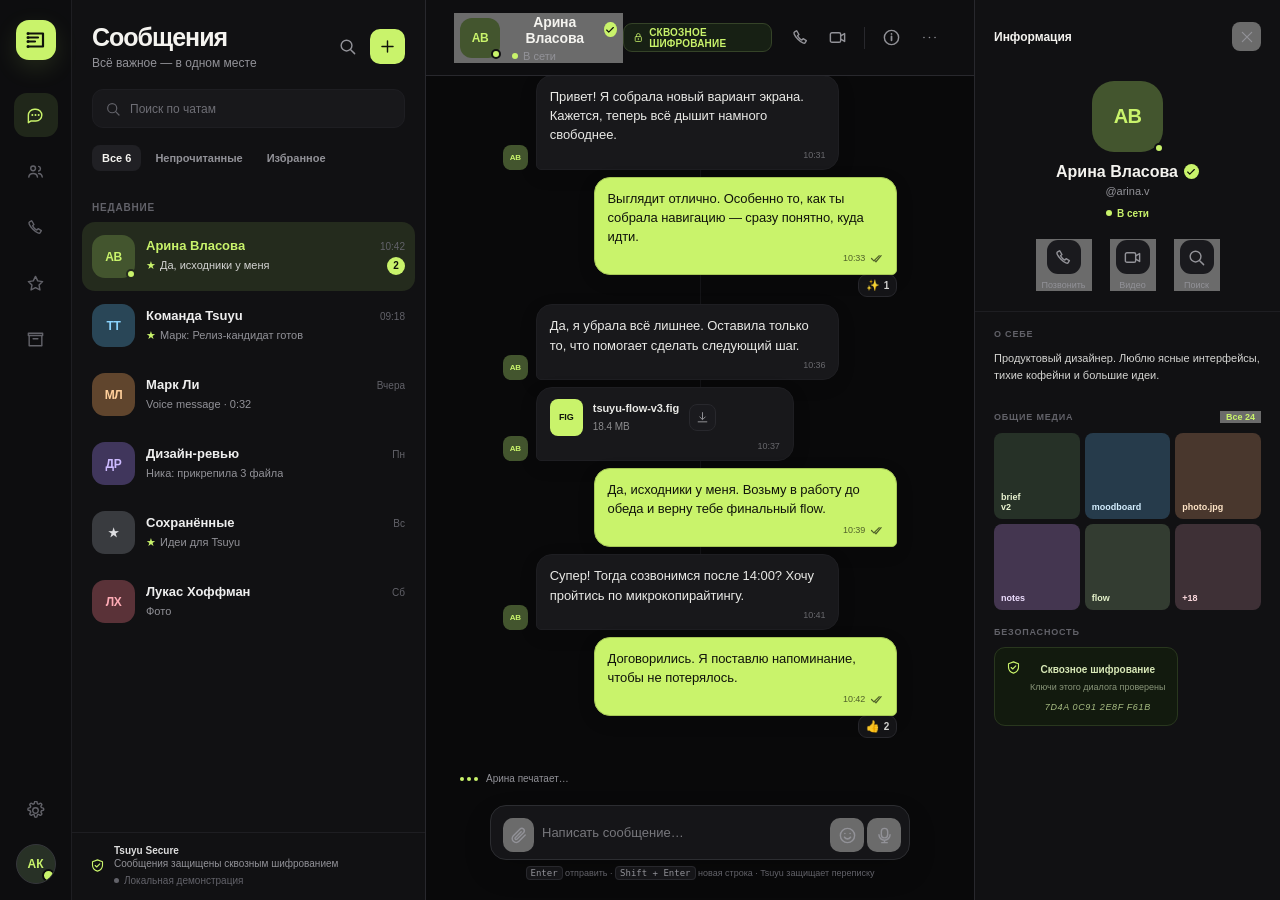
==== commit 0a2656c8: "Add functional C++20 gateway and realtime client transport Co-authored-by: arena-agent <297053741+ar" ====
--- a/index.html
+++ b/index.html
@@ -1,338 +1,770 @@
 <!doctype html>
-<html lang="ru" data-theme="obsidian">
+<html lang="ru">
 <head>
   <meta charset="utf-8">
   <meta name="viewport" content="width=device-width, initial-scale=1, viewport-fit=cover">
-  <meta name="theme-color" content="#08090d" id="themeColor">
+  <meta name="theme-color" content="#0a0a0b">
   <meta name="color-scheme" content="dark">
-  <meta name="description" content="Gram Flow — быстрый социальный видеопоток на прямых ссылках и Firebase Realtime Database.">
-  <meta name="application-name" content="Gram Flow">
-  <meta name="mobile-web-app-capable" content="yes">
-  <meta name="apple-mobile-web-app-capable" content="yes">
-  <meta name="apple-mobile-web-app-status-bar-style" content="black-translucent">
-  <meta name="format-detection" content="telephone=no">
-  <meta http-equiv="Permissions-Policy" content="autoplay=(self), fullscreen=(self), picture-in-picture=(self), clipboard-write=(self)">
-  <link rel="manifest" href="manifest.json">
-  <link rel="icon" href="assets/icon.svg" type="image/svg+xml">
-  <link rel="apple-touch-icon" href="assets/icon.svg">
-  <link rel="preconnect" href="https://meow-874ce-default-rtdb.europe-west1.firebasedatabase.app" crossorigin>
-  <link rel="stylesheet" href="styles.css">
-  <title>Gram Flow — видео без границ</title>
+  <meta name="description" content="Tsuyu — приватные сообщения нового поколения.">
+  <title>Tsuyu — приватные сообщения</title>
+  <style>
+    :root {
+      --bg: #09090a;
+      --rail: #0d0d0f;
+      --panel: #111113;
+      --panel-2: #151518;
+      --panel-3: #1a1a1e;
+      --panel-4: #202024;
+      --line: #28282d;
+      --line-soft: #1e1e22;
+      --text: #f4f3ef;
+      --muted: #929298;
+      --muted-2: #626269;
+      --accent: #c9f36b;
+      --accent-strong: #b5df59;
+      --accent-ink: #10130b;
+      --blue: #8bd5ff;
+      --red: #ff7e8e;
+      --orange: #ffb86b;
+      --shadow: 0 20px 50px rgba(0, 0, 0, .34);
+      --radius-xl: 24px;
+      --radius-lg: 18px;
+      --radius-md: 14px;
+      --radius-sm: 10px;
+      --rail-width: 72px;
+      --sidebar-width: 354px;
+      --font: Inter, ui-sans-serif, -apple-system, BlinkMacSystemFont, "Segoe UI", Roboto, Helvetica, Arial, sans-serif;
+    }
+
+    * { box-sizing: border-box; }
+    html, body { width: 100%; height: 100%; margin: 0; }
+    body {
+      overflow: hidden;
+      background: var(--bg);
+      color: var(--text);
+      font-family: var(--font);
+      -webkit-font-smoothing: antialiased;
+      text-rendering: optimizeLegibility;
+    }
+    button, input, textarea { font: inherit; }
+    button { border: 0; cursor: pointer; }
+    button:focus-visible, input:focus-visible, textarea:focus-visible { outline: 2px solid var(--accent); outline-offset: 2px; }
+    svg { display: block; }
+    ::selection { color: var(--accent-ink); background: var(--accent); }
+    ::-webkit-scrollbar { width: 6px; height: 6px; }
+    ::-webkit-scrollbar-thumb { background: #303035; border-radius: 99px; }
+    ::-webkit-scrollbar-track { background: transparent; }
+
+    .icon { width: 19px; height: 19px; fill: none; stroke: currentColor; stroke-width: 1.8; stroke-linecap: round; stroke-linejoin: round; }
+    .icon-sm { width: 16px; height: 16px; }
+    .icon-lg { width: 21px; height: 21px; }
+    .icon-xl { width: 25px; height: 25px; }
+
+    .app-shell { display: flex; width: 100%; height: 100dvh; min-height: 620px; background: var(--bg); }
+    .rail {
+      width: var(--rail-width); flex: 0 0 var(--rail-width); display: flex; flex-direction: column; align-items: center;
+      background: var(--rail); border-right: 1px solid var(--line-soft); padding: 20px 0 16px; z-index: 5;
+    }
+    .brand-mark { width: 40px; height: 40px; border-radius: 13px; display: grid; place-items: center; margin-bottom: 33px; background: var(--accent); color: var(--accent-ink); box-shadow: 0 8px 24px rgba(201,243,107,.12); }
+    .brand-mark svg { width: 24px; height: 24px; fill: none; stroke: currentColor; stroke-width: 2.2; stroke-linecap: round; stroke-linejoin: round; }
+    .rail-nav { display: flex; flex-direction: column; align-items: center; gap: 12px; flex: 1; width: 100%; }
+    .rail-button {
+      position: relative; display: grid; place-items: center; width: 44px; height: 44px; border-radius: 13px; background: transparent; color: var(--muted-2); transition: color .2s ease, background .2s ease, transform .2s ease;
+    }
+    .rail-button:hover { color: var(--text); background: var(--panel-3); transform: translateY(-1px); }
+    .rail-button.active { color: var(--accent); background: #20271a; }
+    .rail-button .rail-label { position: absolute; left: 55px; padding: 7px 10px; color: var(--text); background: var(--panel-4); border: 1px solid var(--line); border-radius: 8px; font-size: 11px; font-weight: 650; white-space: nowrap; opacity: 0; pointer-events: none; transform: translateX(-4px); transition: opacity .15s, transform .15s; z-index: 20; box-shadow: var(--shadow); }
+    .rail-button:hover .rail-label { opacity: 1; transform: translateX(0); }
+    .rail-badge { position: absolute; top: 6px; right: 5px; width: 7px; height: 7px; border: 2px solid var(--rail); background: var(--accent); border-radius: 50%; }
+    .rail-bottom { display: flex; flex-direction: column; align-items: center; gap: 12px; }
+    .profile-button { position: relative; width: 40px; height: 40px; border: 1px solid #35363b; border-radius: 50%; overflow: hidden; background: #283126; color: var(--accent); font-size: 12px; font-weight: 800; }
+    .profile-button::after { content: ""; position: absolute; right: 0; bottom: 1px; width: 9px; height: 9px; border: 2px solid var(--rail); border-radius: 50%; background: var(--accent); }
+
+    .sidebar { width: var(--sidebar-width); flex: 0 0 var(--sidebar-width); display: flex; flex-direction: column; background: var(--panel); border-right: 1px solid var(--line); }
+    .sidebar-top { padding: 23px 20px 14px; }
+    .sidebar-title-row { display: flex; align-items: center; justify-content: space-between; margin-bottom: 19px; }
+    .sidebar-title { letter-spacing: -.04em; font-size: 25px; font-weight: 760; }
+    .sidebar-subtitle { margin-top: 4px; color: var(--muted); font-size: 12px; }
+    .top-actions { display: flex; gap: 5px; }
+    .square-button, .header-icon-button { width: 35px; height: 35px; display: grid; place-items: center; border-radius: 10px; color: var(--muted); background: transparent; transition: .2s ease; }
+    .square-button:hover, .header-icon-button:hover { background: var(--panel-3); color: var(--text); }
+    .square-button.primary { background: var(--accent); color: var(--accent-ink); }
+    .square-button.primary:hover { background: var(--accent-strong); transform: translateY(-1px); }
+    .search-box { height: 39px; position: relative; display: flex; align-items: center; color: var(--muted-2); }
+    .search-box .icon { position: absolute; left: 13px; width: 16px; height: 16px; }
+    .search-box input { width: 100%; height: 100%; border: 1px solid var(--line-soft); border-radius: 11px; background: #18181b; color: var(--text); padding: 0 12px 0 37px; font-size: 12px; transition: border .2s, background .2s; }
+    .search-box input::placeholder { color: #6e6e75; }
+    .search-box input:focus { outline: none; border-color: #4b4d3a; background: var(--panel-3); }
+    .inbox-tabs { display: flex; gap: 4px; margin-top: 17px; }
+    .filter-tab { padding: 7px 10px; border-radius: 8px; background: transparent; color: var(--muted); font-size: 11px; font-weight: 650; transition: .2s; }
+    .filter-tab:hover { color: var(--text); }
+    .filter-tab.active { background: var(--panel-4); color: var(--text); }
+    .chat-list { flex: 1; overflow: auto; padding: 4px 10px 14px; }
+    .list-section-label { display: flex; align-items: center; justify-content: space-between; color: var(--muted-2); font-size: 10px; font-weight: 760; letter-spacing: .08em; text-transform: uppercase; padding: 13px 10px 9px; }
+    .list-section-label button { color: var(--muted-2); }
+    .list-section-label button:hover { color: var(--accent); }
+    .chat-item { display: flex; align-items: center; gap: 11px; width: 100%; min-height: 69px; padding: 9px 10px; border-radius: 13px; color: var(--text); text-align: left; background: transparent; transition: background .2s, transform .2s; }
+    .chat-item:hover { background: #19191d; }
+    .chat-item.active { background: #242b1d; }
+    .chat-item.active .chat-name { color: var(--accent); }
+    .chat-avatar, .mini-avatar { position: relative; display: grid; place-items: center; flex: 0 0 auto; width: 43px; height: 43px; border-radius: 13px; color: #f5f5f1; font-size: 12px; font-weight: 760; letter-spacing: -.03em; }
+    .chat-avatar.round { border-radius: 50%; }
+    .tone-lime { background: #43552e; color: var(--accent); }
+    .tone-blue { background: #294657; color: var(--blue); }
+    .tone-coral { background: #5a3238; color: #ffacb6; }
+    .tone-purple { background: #40365c; color: #cdbbff; }
+    .tone-orange { background: #60452d; color: #ffd09c; }
+    .tone-gray { background: #393b3f; color: #dedee1; }
+    .online-dot { position: absolute; width: 10px; height: 10px; right: -1px; bottom: -1px; border: 2px solid var(--panel); border-radius: 50%; background: var(--accent); }
+    .chat-item.active .online-dot { border-color: #242b1d; }
+    .chat-copy { min-width: 0; flex: 1; }
+    .chat-line { display: flex; justify-content: space-between; gap: 8px; align-items: baseline; }
+    .chat-name { min-width: 0; overflow: hidden; color: #eee; font-size: 13px; font-weight: 680; text-overflow: ellipsis; white-space: nowrap; }
+    .chat-time { flex: 0 0 auto; color: var(--muted-2); font-size: 10px; }
+    .chat-preview { display: block; overflow: hidden; margin-top: 5px; color: var(--muted); font-size: 11px; line-height: 1.35; text-overflow: ellipsis; white-space: nowrap; }
+    .chat-item.unread .chat-preview { color: #d4d4d3; }
+    .unread-count { display: inline-grid; place-items: center; min-width: 18px; height: 18px; padding: 0 5px; background: var(--accent); color: var(--accent-ink); border-radius: 20px; font-size: 10px; font-weight: 800; }
+    .sidebar-foot { display: flex; align-items: center; gap: 9px; border-top: 1px solid var(--line-soft); padding: 12px 18px 14px; color: var(--muted); font-size: 10px; }
+    .sidebar-foot .icon { flex: 0 0 auto; color: var(--accent); width: 15px; height: 15px; }
+    .sidebar-foot strong { display: block; margin-bottom: 2px; color: #ddd; font-size: 10px; }
+
+    .conversation { position: relative; display: flex; flex: 1; min-width: 0; background: var(--bg); }
+    .thread-column { min-width: 0; display: flex; flex: 1; flex-direction: column; }
+    .conversation-header { display: flex; align-items: center; justify-content: space-between; min-height: 76px; border-bottom: 1px solid var(--line); padding: 0 28px; background: #0e0e10; }
+    .identity { display: flex; align-items: center; gap: 12px; min-width: 0; }
+    .identity .chat-avatar { width: 40px; height: 40px; border-radius: 12px; }
+    .identity-copy { min-width: 0; }
+    .identity-name { display: flex; align-items: center; gap: 7px; color: var(--text); font-size: 14px; font-weight: 730; letter-spacing: -.01em; }
+    .verified-mark { display: inline-grid; place-items: center; width: 15px; height: 15px; border-radius: 50%; background: var(--accent); color: var(--accent-ink); }
+    .verified-mark .icon { width: 10px; height: 10px; stroke-width: 2.8; }
+    .identity-status { display: flex; align-items: center; gap: 5px; margin-top: 4px; color: var(--muted); font-size: 11px; }
+    .status-dot { width: 6px; height: 6px; border-radius: 50%; background: var(--accent); }
+    .header-actions { display: flex; align-items: center; gap: 4px; }
+    .header-icon-button { width: 38px; height: 38px; border-radius: 11px; }
+    .header-icon-button.danger:hover { color: var(--red); }
+    .header-divider { width: 1px; height: 22px; margin: 0 6px; background: var(--line); }
+    .secure-pill { display: flex; align-items: center; gap: 6px; height: 29px; margin-right: 8px; border: 1px solid #354328; border-radius: 9px; padding: 0 9px; color: var(--accent); background: #172014; font-size: 10px; font-weight: 750; letter-spacing: .02em; }
+    .secure-pill .icon { width: 13px; height: 13px; }
+    .thread { position: relative; flex: 1; overflow: auto; padding: 24px clamp(22px, 6vw, 94px) 18px; }
+    .thread::before { content: ""; position: absolute; top: 24px; left: 50%; width: 1px; height: calc(100% - 48px); background: #151518; pointer-events: none; }
+    .secure-banner { position: relative; z-index: 1; display: flex; align-items: center; gap: 10px; width: fit-content; max-width: 100%; margin: 0 auto 24px; border: 1px solid #27311d; border-radius: 10px; padding: 8px 12px; color: #a7ba86; background: #11170e; font-size: 10px; line-height: 1.35; }
+    .secure-banner .icon { flex: 0 0 auto; width: 14px; height: 14px; color: var(--accent); }
+    .secure-banner button { color: var(--accent); font-weight: 750; text-decoration: underline; text-underline-offset: 3px; }
+    .day-divider { position: relative; z-index: 1; display: flex; align-items: center; gap: 10px; margin: 15px 0 19px; color: var(--muted-2); font-size: 10px; font-weight: 700; }
+    .day-divider::before, .day-divider::after { content: ""; height: 1px; flex: 1; background: var(--line-soft); }
+    .message-row { position: relative; z-index: 1; display: flex; align-items: flex-end; gap: 8px; margin: 7px 0; animation: messageIn .28s ease both; }
+    .message-row.outgoing { justify-content: flex-end; }
+    .message-avatar { width: 25px; height: 25px; border-radius: 8px; font-size: 8px; }
+    .message-stack { display: flex; flex-direction: column; max-width: min(570px, 77%); }
+    .message-row.outgoing .message-stack { align-items: flex-end; }
+    .sender-label { margin: 0 0 5px 10px; color: var(--accent); font-size: 10px; font-weight: 760; }
+    .bubble { position: relative; border: 1px solid var(--line-soft); border-radius: 16px 16px 16px 5px; padding: 11px 13px 9px; background: #18181b; color: #e9e9e6; font-size: 13px; line-height: 1.48; letter-spacing: -.005em; box-shadow: 0 5px 18px rgba(0,0,0,.12); }
+    .outgoing .bubble { border-color: #a7c957; border-radius: 16px 16px 5px 16px; background: var(--accent); color: var(--accent-ink); }
+    .bubble p { margin: 0; white-space: pre-wrap; overflow-wrap: anywhere; }
+    .message-meta { display: flex; align-items: center; justify-content: flex-end; gap: 5px; margin-top: 6px; color: #68686d; font-size: 9px; line-height: 1; }
+    .outgoing .message-meta { color: #50612a; }
+    .message-meta .icon { width: 13px; height: 13px; stroke-width: 2.2; }
+    .bubble-actions { display: flex; gap: 4px; position: absolute; top: 50%; right: calc(100% + 8px); transform: translateY(-50%); opacity: 0; transition: opacity .2s; }
+    .message-row.outgoing .bubble-actions { right: auto; left: calc(100% + 8px); }
+    .message-row:hover .bubble-actions, .message-row:focus-within .bubble-actions { opacity: 1; }
+    .bubble-action { display: grid; place-items: center; width: 27px; height: 27px; border: 1px solid var(--line); border-radius: 8px; color: var(--muted); background: var(--panel-3); }
+    .bubble-action:hover { color: var(--accent); border-color: #3b4a28; }
+    .bubble-action .icon { width: 13px; height: 13px; }
+    .reaction { display: inline-flex; align-items: center; gap: 4px; margin-top: -1px; border: 1px solid var(--line); border-radius: 9px; padding: 4px 7px; color: #d8d8d5; background: #151518; font-size: 11px; cursor: pointer; transition: .2s; }
+    .reaction:hover, .reaction.active { border-color: #4c602b; background: #1b2415; color: var(--accent); }
+    .reaction-count { font-size: 10px; font-weight: 750; }
+    .voice-card { min-width: 245px; display: flex; align-items: center; gap: 10px; }
+    .voice-play { display: grid; place-items: center; flex: 0 0 auto; width: 31px; height: 31px; border-radius: 50%; background: var(--accent); color: var(--accent-ink); }
+    .incoming .voice-play { background: var(--accent); }
+    .voice-play .icon { width: 14px; height: 14px; fill: currentColor; stroke: none; }
+    .voice-wave { display: flex; align-items: center; gap: 2px; height: 24px; flex: 1; }
+    .voice-wave i { display: block; width: 3px; border-radius: 4px; background: currentColor; opacity: .5; }
+    .voice-wave i:nth-child(1) { height: 8px; } .voice-wave i:nth-child(2) { height: 14px; } .voice-wave i:nth-child(3) { height: 20px; } .voice-wave i:nth-child(4) { height: 11px; } .voice-wave i:nth-child(5) { height: 17px; } .voice-wave i:nth-child(6) { height: 9px; } .voice-wave i:nth-child(7) { height: 19px; } .voice-wave i:nth-child(8) { height: 13px; } .voice-wave i:nth-child(9) { height: 7px; } .voice-wave i:nth-child(10) { height: 16px; } .voice-wave i:nth-child(11) { height: 11px; } .voice-wave i:nth-child(12) { height: 20px; } .voice-wave i:nth-child(13) { height: 9px; } .voice-wave i:nth-child(14) { height: 15px; } .voice-wave i:nth-child(15) { height: 7px; }
+    .voice-duration { flex: 0 0 auto; color: inherit; font-size: 10px; font-variant-numeric: tabular-nums; }
+    .file-card { display: flex; align-items: center; gap: 10px; min-width: 230px; }
+    .file-type { display: grid; place-items: center; flex: 0 0 auto; width: 33px; height: 37px; border-radius: 8px; color: var(--accent-ink); background: var(--accent); font-size: 9px; font-weight: 850; }
+    .file-copy { min-width: 0; }
+    .file-name { display: block; overflow: hidden; color: inherit; font-size: 11px; font-weight: 700; text-overflow: ellipsis; white-space: nowrap; }
+    .file-size { display: block; margin-top: 4px; color: #8c8c8e; font-size: 10px; }
+    .outgoing .file-size { color: #62743b; }
+    .typing-row { display: flex; align-items: center; gap: 8px; min-height: 31px; padding-left: 34px; color: var(--muted); font-size: 10px; }
+    .typing-dots { display: flex; gap: 3px; }
+    .typing-dots i { width: 4px; height: 4px; border-radius: 50%; background: var(--accent); animation: dotPulse 1s infinite ease-in-out; }
+    .typing-dots i:nth-child(2) { animation-delay: .15s; } .typing-dots i:nth-child(3) { animation-delay: .3s; }
+    .composer-wrap { position: relative; padding: 11px clamp(18px, 5vw, 81px) 22px; background: var(--bg); }
+    .composer { display: flex; align-items: flex-end; min-height: 55px; border: 1px solid #2c2d31; border-radius: 16px; padding: 7px 8px 7px 12px; background: #151518; box-shadow: 0 12px 28px rgba(0,0,0,.16); transition: border .2s, box-shadow .2s; }
+    .composer:focus-within { border-color: #50642c; box-shadow: 0 0 0 3px rgba(201,243,107,.06); }
+    .composer textarea { align-self: center; width: 100%; min-height: 31px; max-height: 126px; border: 0; outline: 0; resize: none; background: transparent; color: var(--text); padding: 7px 8px; font-size: 13px; line-height: 1.35; }
+    .composer textarea::placeholder { color: #77777c; }
+    .composer-tools { display: flex; align-items: center; gap: 3px; flex: 0 0 auto; }
+    .composer-button { display: grid; place-items: center; width: 34px; height: 34px; border-radius: 10px; color: var(--muted); transition: .2s; }
+    .composer-button:hover { color: var(--text); background: var(--panel-4); }
+    .composer-button.send-button { color: var(--accent-ink); background: var(--accent); }
+    .composer-button.send-button:hover { background: var(--accent-strong); transform: translateY(-1px); }
+    .composer-button.recording { color: var(--red); background: #32181d; animation: recordingPulse 1.4s infinite; }
+    .composer-hint { padding: 8px 4px 0; color: var(--muted-2); font-size: 9px; text-align: center; }
+    .composer-hint kbd { border: 1px solid var(--line); border-radius: 4px; padding: 1px 4px; color: var(--muted); background: var(--panel-2); font-size: 9px; }
+
+    .profile-panel { width: 306px; flex: 0 0 306px; overflow: auto; border-left: 1px solid var(--line); background: var(--panel); animation: panelIn .24s ease both; }
+    .profile-panel.hidden { display: none; }
+    .profile-head { display: flex; align-items: center; justify-content: space-between; padding: 20px 19px 10px; }
+    .profile-head h2 { font-size: 12px; font-weight: 750; }
+    .profile-hero { padding: 17px 20px 20px; border-bottom: 1px solid var(--line-soft); text-align: center; }
+    .profile-hero .chat-avatar { width: 71px; height: 71px; margin: 0 auto 11px; border-radius: 22px; font-size: 20px; }
+    .profile-name { display: flex; justify-content: center; align-items: center; gap: 6px; font-size: 16px; font-weight: 760; }
+    .profile-username { margin-top: 4px; color: var(--muted); font-size: 11px; }
+    .profile-status { display: inline-flex; align-items: center; gap: 5px; margin-top: 11px; color: var(--accent); font-size: 10px; font-weight: 650; }
+    .profile-actions { display: flex; justify-content: center; gap: 18px; margin-top: 19px; }
+    .profile-action { display: flex; flex-direction: column; align-items: center; gap: 6px; color: var(--muted); font-size: 9px; }
+    .profile-action:hover { color: var(--accent); }
+    .profile-action-icon { display: grid; place-items: center; width: 34px; height: 34px; border-radius: 11px; background: var(--panel-3); }
+    .profile-section { padding: 17px 19px 0; }
+    .profile-section-title { display: flex; align-items: center; justify-content: space-between; margin-bottom: 10px; color: var(--muted-2); font-size: 9px; font-weight: 800; letter-spacing: .09em; text-transform: uppercase; }
+    .profile-section-title button { color: var(--accent); font-size: 9px; }
+    .about-copy { color: #d5d5d2; font-size: 11px; line-height: 1.5; }
+    .shared-grid { display: grid; grid-template-columns: repeat(3, 1fr); gap: 5px; }
+    .shared-tile { aspect-ratio: 1; display: flex; align-items: flex-end; border-radius: 8px; padding: 7px; color: #e9f3d1; background: #263127; font-size: 9px; font-weight: 700; }
+    .shared-tile:nth-child(2) { background: #263b4b; color: #d5efff; } .shared-tile:nth-child(3) { background: #49372d; color: #ffe5c7; }
+    .shared-tile:nth-child(4) { background: #443650; color: #eedfff; } .shared-tile:nth-child(5) { background: #333c31; color: #e6f3cb; } .shared-tile:nth-child(6) { background: #3e3036; color: #ffdce1; }
+    .encryption-card { display: flex; align-items: flex-start; gap: 9px; border: 1px solid #29371e; border-radius: 11px; padding: 11px; background: #121a0e; }
+    .encryption-card > .icon { flex: 0 0 auto; color: var(--accent); width: 15px; height: 15px; margin-top: 1px; }
+    .encryption-card strong { display: block; color: #d8e8b7; font-size: 10px; }
+    .encryption-card span { display: block; margin-top: 4px; color: #899579; font-size: 9px; line-height: 1.4; }
+    .fingerprint { display: block; margin-top: 8px; color: #a8bd83; font-size: 9px; letter-spacing: .07em; word-break: break-all; }
+
+    .modal-backdrop { position: fixed; inset: 0; z-index: 50; display: grid; place-items: center; padding: 20px; background: rgba(0,0,0,.72); opacity: 0; pointer-events: none; transition: opacity .2s; }
+    .modal-backdrop.open { opacity: 1; pointer-events: auto; }
+    .modal { width: min(460px, 100%); max-height: min(680px, 90vh); overflow: auto; border: 1px solid #303035; border-radius: 19px; background: #151518; box-shadow: 0 25px 80px rgba(0,0,0,.6); transform: translateY(10px) scale(.98); transition: transform .22s ease; }
+    .modal-backdrop.open .modal { transform: translateY(0) scale(1); }
+    .modal-head { display: flex; align-items: center; justify-content: space-between; padding: 19px 20px 16px; border-bottom: 1px solid var(--line); }
+    .modal-head h3 { font-size: 15px; letter-spacing: -.02em; }
+    .modal-close { display: grid; place-items: center; width: 29px; height: 29px; border-radius: 8px; color: var(--muted); }
+    .modal-close:hover { color: var(--text); background: var(--panel-4); }
+    .modal-body { padding: 20px; }
+    .modal-desc { margin: -5px 0 17px; color: var(--muted); font-size: 11px; line-height: 1.45; }
+    .contact-list { display: grid; gap: 5px; }
+    .contact-option { display: flex; align-items: center; gap: 11px; width: 100%; border: 1px solid transparent; border-radius: 11px; padding: 9px; color: var(--text); background: var(--panel-2); text-align: left; transition: .2s; }
+    .contact-option:hover { border-color: #43552a; background: #1d2616; }
+    .contact-option .chat-avatar { width: 38px; height: 38px; }
+    .contact-meta { flex: 1; min-width: 0; }
+    .contact-name { display: block; font-size: 12px; font-weight: 680; }
+    .contact-handle { display: block; margin-top: 3px; color: var(--muted); font-size: 10px; }
+    .contact-option > .icon { color: var(--muted-2); }
+    .verify-modal .modal-body { text-align: center; }
+    .verify-seal { display: grid; place-items: center; width: 60px; height: 60px; margin: 4px auto 14px; border: 1px solid #455c29; border-radius: 18px; color: var(--accent); background: #1b2712; }
+    .verify-seal .icon { width: 29px; height: 29px; }
+    .verify-modal h4 { margin-bottom: 8px; font-size: 16px; }
+    .verify-copy { max-width: 340px; margin: 0 auto; color: var(--muted); font-size: 11px; line-height: 1.5; }
+    .key-box { margin: 18px 0; border: 1px solid var(--line); border-radius: 11px; padding: 12px; color: #bacd98; background: #10140d; font: 10px/1.6 ui-monospace, SFMono-Regular, Menlo, monospace; letter-spacing: .06em; word-break: break-all; text-align: left; }
+    .modal-footer { display: flex; justify-content: flex-end; gap: 8px; padding: 0 20px 20px; }
+    .button { height: 37px; border: 1px solid var(--line); border-radius: 10px; padding: 0 14px; color: var(--text); background: var(--panel-3); font-size: 11px; font-weight: 700; transition: .2s; }
+    .button:hover { border-color: #45454b; background: var(--panel-4); }
+    .button.primary { border-color: var(--accent); color: var(--accent-ink); background: var(--accent); }
+    .button.primary:hover { background: var(--accent-strong); }
+    .setting-row { display: flex; align-items: center; justify-content: space-between; gap: 20px; padding: 13px 0; border-bottom: 1px solid var(--line-soft); }
+    .setting-row:last-child { border: 0; }
+    .setting-title { font-size: 12px; font-weight: 650; }
+    .setting-sub { margin-top: 4px; color: var(--muted); font-size: 10px; line-height: 1.35; }
+    .switch { position: relative; width: 36px; height: 21px; flex: 0 0 auto; }
+    .switch input { position: absolute; opacity: 0; }
+    .switch-track { display: block; width: 36px; height: 21px; border-radius: 20px; background: #3a3a3f; transition: .2s; }
+    .switch-track::after { content: ""; display: block; width: 15px; height: 15px; margin: 3px; border-radius: 50%; background: #a5a5a8; transition: transform .2s, background .2s; }
+    .switch input:checked + .switch-track { background: #4c652e; }
+    .switch input:checked + .switch-track::after { transform: translateX(15px); background: var(--accent); }
+    .call-modal { width: min(390px, 100%); text-align: center; }
+    .call-stage { padding: 34px 20px 25px; background: #10130e; }
+    .call-avatar { display: grid; place-items: center; width: 84px; height: 84px; margin: 0 auto 15px; border: 1px solid #506433; border-radius: 25px; color: var(--accent); background: #2c3b20; font-size: 25px; font-weight: 800; animation: softPulse 2s infinite; }
+    .call-stage h3 { font-size: 17px; }
+    .call-stage p { margin-top: 6px; color: var(--accent); font-size: 11px; }
+    .call-controls { display: flex; justify-content: center; gap: 12px; padding: 17px 20px 20px; }
+    .call-control { display: grid; place-items: center; width: 41px; height: 41px; border-radius: 50%; color: var(--text); background: var(--panel-4); }
+    .call-control:hover { background: #303036; }
+    .call-control.end { color: #fff; background: #a9394a; }
+    .call-control.end:hover { background: #c24758; }
+    .toast-stack { position: fixed; right: 22px; bottom: 22px; z-index: 80; display: grid; gap: 8px; width: min(310px, calc(100vw - 40px)); }
+    .toast { display: flex; align-items: center; gap: 9px; border: 1px solid #3c4f27; border-radius: 11px; padding: 11px 13px; color: #e5f3c8; background: #192312; box-shadow: var(--shadow); font-size: 11px; animation: toastIn .25s ease both; }
+    .toast .icon { width: 15px; height: 15px; flex: 0 0 auto; color: var(--accent); }
+    .toast.removing { animation: toastOut .2s ease both; }
+    .empty-state { display: grid; place-items: center; height: 100%; color: var(--muted); font-size: 12px; text-align: center; }
+    .empty-state strong { display: block; margin-bottom: 5px; color: var(--text); font-size: 14px; }
+    .hidden { display: none !important; }
+
+    @keyframes messageIn { from { opacity: 0; transform: translateY(5px); } to { opacity: 1; transform: translateY(0); } }
+    @keyframes panelIn { from { opacity: 0; transform: translateX(8px); } to { opacity: 1; transform: translateX(0); } }
+    @keyframes dotPulse { 0%, 60%, 100% { transform: translateY(0); opacity: .45; } 30% { transform: translateY(-3px); opacity: 1; } }
+    @keyframes recordingPulse { 0%, 100% { box-shadow: 0 0 0 0 rgba(255,126,142,0); } 50% { box-shadow: 0 0 0 5px rgba(255,126,142,.12); } }
+    @keyframes softPulse { 0%, 100% { box-shadow: 0 0 0 0 rgba(201,243,107,0); } 50% { box-shadow: 0 0 0 10px rgba(201,243,107,.06); } }
+    @keyframes toastIn { from { opacity: 0; transform: translateY(8px); } to { opacity: 1; transform: translateY(0); } }
+    @keyframes toastOut { to { opacity: 0; transform: translateY(5px); } }
+
+    @media (max-width: 1180px) { .profile-panel { width: 280px; flex-basis: 280px; } .thread { padding-left: 35px; padding-right: 35px; } .composer-wrap { padding-left: 32px; padding-right: 32px; } }
+    @media (max-width: 980px) { .profile-panel { display: none; } }
+    @media (max-width: 720px) {
+      .app-shell { min-height: 100%; }
+      .rail { width: 56px; flex-basis: 56px; padding-top: 14px; }
+      .brand-mark { width: 36px; height: 36px; margin-bottom: 23px; }
+      .rail-button { width: 38px; height: 38px; }
+      .rail-button .rail-label { display: none; }
+      .sidebar { width: min(100%, 315px); flex-basis: 315px; }
+      .conversation-header { padding: 0 13px; min-height: 64px; }
+      .header-actions .header-divider, .secure-pill { display: none; }
+      .header-icon-button { width: 34px; height: 34px; }
+      .thread { padding: 18px 13px 12px; }
+      .composer-wrap { padding: 8px 10px 14px; }
+      .composer-hint { display: none; }
+      .message-stack { max-width: 84%; }
+      .bubble-actions { display: none; }
+      .sidebar-top { padding-left: 14px; padding-right: 14px; }
+    }
+    @media (max-width: 560px) {
+      .sidebar { display: none; }
+      .rail { width: 54px; flex-basis: 54px; }
+      .conversation-header .identity { gap: 8px; }
+      .header-actions { gap: 0; }
+      .header-icon-button:nth-child(1) { display: none; }
+      .identity-name { font-size: 13px; }
+      .thread::before { display: none; }
+      .secure-banner { margin-bottom: 18px; }
+      .secure-banner .secure-text { max-width: 200px; }
+      .profile-panel { display: none !important; }
+    }
+  </style>
 </head>
 <body>
-  <a class="skip-link" href="#feed" id="skipLink">Перейти к ленте</a>
-
-  <svg class="svg-sprite" aria-hidden="true" focusable="false">
-    <defs>
-      <symbol id="i-logo" viewBox="0 0 40 40"><path d="M8.2 9.2A8 8 0 0 1 16 2h8a8 8 0 0 1 7.8 7.2l1.2 14.3A11.4 11.4 0 0 1 21.7 36h-3.4A11.4 11.4 0 0 1 7 23.5L8.2 9.2Z" fill="currentColor"/><path d="M15 14.5c0-1.9 2-3.1 3.6-2.1l8 4.7c1.6 1 1.6 3.2 0 4.2l-8 4.7c-1.6 1-3.6-.2-3.6-2.1v-9.4Z" fill="#090a0f"/></symbol>
-      <symbol id="i-home" viewBox="0 0 24 24"><path d="m3 10 9-7 9 7v10a1 1 0 0 1-1 1h-5v-7H9v7H4a1 1 0 0 1-1-1V10Z"/></symbol>
-      <symbol id="i-compass" viewBox="0 0 24 24"><circle cx="12" cy="12" r="9"/><path d="m15.8 8.2-2.3 5.3-5.3 2.3 2.3-5.3 5.3-2.3Z"/></symbol>
-      <symbol id="i-plus" viewBox="0 0 24 24"><path d="M12 5v14M5 12h14"/></symbol>
-      <symbol id="i-inbox" viewBox="0 0 24 24"><path d="M4 4h16a1 1 0 0 1 1 1v14a1 1 0 0 1-1 1H4a1 1 0 0 1-1-1V5a1 1 0 0 1 1-1Z"/><path d="M3 15h5l2 3h4l2-3h5"/></symbol>
-      <symbol id="i-user" viewBox="0 0 24 24"><circle cx="12" cy="8" r="4"/><path d="M4 21a8 8 0 0 1 16 0"/></symbol>
-      <symbol id="i-settings" viewBox="0 0 24 24"><circle cx="12" cy="12" r="3"/><path d="M19.4 15a1.7 1.7 0 0 0 .3 1.9l.1.1a2 2 0 1 1-2.8 2.8l-.1-.1a1.7 1.7 0 0 0-1.9-.3 1.7 1.7 0 0 0-1 1.6v.2a2 2 0 1 1-4 0V21a1.7 1.7 0 0 0-1-1.6 1.7 1.7 0 0 0-1.9.3l-.1.1A2 2 0 1 1 4.2 17l.1-.1a1.7 1.7 0 0 0 .3-1.9 1.7 1.7 0 0 0-1.6-1H3a2 2 0 1 1 0-4h.2a1.7 1.7 0 0 0 1.6-1 1.7 1.7 0 0 0-.3-1.9L4.4 7A2 2 0 1 1 7.2 4l.1.1a1.7 1.7 0 0 0 1.9.3h.1a1.7 1.7 0 0 0 1-1.6V2.7a2 2 0 1 1 4 0v.1a1.7 1.7 0 0 0 1 1.6 1.7 1.7 0 0 0 1.9-.3l.1-.1A2 2 0 1 1 20.1 7l-.1.1a1.7 1.7 0 0 0-.3 1.9v.1a1.7 1.7 0 0 0 1.6 1h.1a2 2 0 1 1 0 4h-.1a1.7 1.7 0 0 0-1.9.9Z"/></symbol>
-      <symbol id="i-search" viewBox="0 0 24 24"><circle cx="10.8" cy="10.8" r="6.8"/><path d="m16 16 4.5 4.5"/></symbol>
-      <symbol id="i-bell" viewBox="0 0 24 24"><path d="M18 10a6 6 0 0 0-12 0c0 7-3 7-3 9h18c0-2-3-2-3-9Z"/><path d="M10 22h4"/></symbol>
-      <symbol id="i-chevron-down" viewBox="0 0 24 24"><path d="m6 9 6 6 6-6"/></symbol>
-      <symbol id="i-chevron-right" viewBox="0 0 24 24"><path d="m9 18 6-6-6-6"/></symbol>
-      <symbol id="i-arrow-left" viewBox="0 0 24 24"><path d="M19 12H5m6 6-6-6 6-6"/></symbol>
-      <symbol id="i-arrow-up" viewBox="0 0 24 24"><path d="M12 19V5m-6 6 6-6 6 6"/></symbol>
-      <symbol id="i-heart" viewBox="0 0 24 24"><path d="M20.8 4.7a5.7 5.7 0 0 0-8.1 0L12 5.4l-.7-.7a5.7 5.7 0 1 0-8.1 8.1l.7.7L12 21l8.1-7.5.7-.7a5.7 5.7 0 0 0 0-8.1Z"/></symbol>
-      <symbol id="i-comment" viewBox="0 0 24 24"><path d="M20 11.5a8 8 0 0 1-8.6 8 9 9 0 0 1-3.4-.8L3 21l1.8-4.5A8 8 0 1 1 20 11.5Z"/></symbol>
-      <symbol id="i-bookmark" viewBox="0 0 24 24"><path d="M6 3h12a1 1 0 0 1 1 1v17l-7-4-7 4V4a1 1 0 0 1 1-1Z"/></symbol>
-      <symbol id="i-share" viewBox="0 0 24 24"><path d="m14 5 4-4 4 4M18 1v13M18 10h-3a8 8 0 0 0-8 8v1M7 14l-4 4 4 4"/></symbol>
-      <symbol id="i-repost" viewBox="0 0 24 24"><path d="m17 3 4 4-4 4M3 7h18M7 21l-4-4 4-4m14 4H3"/></symbol>
-      <symbol id="i-more" viewBox="0 0 24 24"><circle cx="5" cy="12" r="1.4"/><circle cx="12" cy="12" r="1.4"/><circle cx="19" cy="12" r="1.4"/></symbol>
-      <symbol id="i-play" viewBox="0 0 24 24"><path d="m8 5 11 7-11 7V5Z"/></symbol>
-      <symbol id="i-pause" viewBox="0 0 24 24"><path d="M7 5h3v14H7zm7 0h3v14h-3z"/></symbol>
-      <symbol id="i-volume" viewBox="0 0 24 24"><path d="M4 9h4l5-4v14l-5-4H4V9Z"/><path d="M16 9a4 4 0 0 1 0 6m2.6-8.6a7.5 7.5 0 0 1 0 11.2"/></symbol>
-      <symbol id="i-volume-off" viewBox="0 0 24 24"><path d="M4 9h4l5-4v14l-5-4H4V9ZM17 9l4 4m0-4-4 4"/></symbol>
-      <symbol id="i-fullscreen" viewBox="0 0 24 24"><path d="M8 3H3v5m13-5h5v5M8 21H3v-5m18 0v5h-5"/></symbol>
-      <symbol id="i-pip" viewBox="0 0 24 24"><rect x="3" y="5" width="18" height="14" rx="2"/><rect x="13" y="12" width="6" height="5" rx=".7"/></symbol>
-      <symbol id="i-captions" viewBox="0 0 24 24"><rect x="3" y="5" width="18" height="14" rx="2"/><path d="M9 11.5a2 2 0 1 0 0 3m6-3a2 2 0 1 0 0 3"/></symbol>
-      <symbol id="i-sparkles" viewBox="0 0 24 24"><path d="m12 3 1.7 5.3L19 10l-5.3 1.7L12 17l-1.7-5.3L5 10l5.3-1.7L12 3ZM19 16l.7 2.3L22 19l-2.3.7L19 22l-.7-2.3L16 19l2.3-.7L19 16Z"/></symbol>
-      <symbol id="i-flame" viewBox="0 0 24 24"><path d="M12.7 2.8c.8 4-2.5 5.8-2.5 8.3 0 1.6 1 2.5 2.1 2.5 1.6 0 2.8-1.4 2.2-4.1 3.8 2.4 5.3 5.1 4.2 8.5A7.2 7.2 0 0 1 12 22a8 8 0 0 1-8-8c0-4.2 2.6-7.8 5.6-10.5-.3 3.5 1.1 4.9 3.1-.7Z"/></symbol>
-      <symbol id="i-music" viewBox="0 0 24 24"><path d="M9 18V6l10-2v12"/><circle cx="6" cy="18" r="3"/><circle cx="16" cy="16" r="3"/></symbol>
-      <symbol id="i-link" viewBox="0 0 24 24"><path d="M10 13a5 5 0 0 0 7.1.1l2-2A5 5 0 0 0 12 4l-1.1 1.1"/><path d="M14 11a5 5 0 0 0-7.1-.1l-2 2A5 5 0 0 0 12 20l1.1-1.1"/></symbol>
-      <symbol id="i-copy" viewBox="0 0 24 24"><rect x="8" y="8" width="12" height="12" rx="2"/><path d="M16 8V5a1 1 0 0 0-1-1H5a1 1 0 0 0-1 1v10a1 1 0 0 0 1 1h3"/></symbol>
-      <symbol id="i-check" viewBox="0 0 24 24"><path d="m5 12 4.5 4.5L19 7"/></symbol>
-      <symbol id="i-x" viewBox="0 0 24 24"><path d="m6 6 12 12M18 6 6 18"/></symbol>
-      <symbol id="i-sliders" viewBox="0 0 24 24"><path d="M4 6h16M4 12h16M4 18h16"/><circle cx="9" cy="6" r="2"/><circle cx="15" cy="12" r="2"/><circle cx="7" cy="18" r="2"/></symbol>
-      <symbol id="i-clock" viewBox="0 0 24 24"><circle cx="12" cy="12" r="9"/><path d="M12 7v5l3 2"/></symbol>
-      <symbol id="i-download" viewBox="0 0 24 24"><path d="M12 3v11m-4-4 4 4 4-4M5 18v2a1 1 0 0 0 1 1h12a1 1 0 0 0 1-1v-2"/></symbol>
-      <symbol id="i-flag" viewBox="0 0 24 24"><path d="M5 21V4m0 1h11l-1 4 1 4H5"/></symbol>
-      <symbol id="i-eye-off" viewBox="0 0 24 24"><path d="M3 3l18 18M10.6 10.6a2 2 0 0 0 2.8 2.8M9.9 5.1A10.7 10.7 0 0 1 12 5c5.2 0 8.8 4.5 9.7 7-0.4 1.1-1.4 2.6-2.8 3.8M6.1 6.1C3.9 7.6 2.6 10.1 2.3 12 3.2 14.5 6.8 19 12 19c1.2 0 2.3-.2 3.3-.6"/></symbol>
-      <symbol id="i-shield" viewBox="0 0 24 24"><path d="M12 22s8-3.7 8-10V5l-8-3-8 3v7c0 6.3 8 10 8 10Z"/><path d="m8.5 12 2.2 2.2 4.8-4.8"/></symbol>
-      <symbol id="i-wifi" viewBox="0 0 24 24"><path d="M3 9a14 14 0 0 1 18 0M6 12a9.5 9.5 0 0 1 12 0m-9 3a5 5 0 0 1 6 0"/><circle cx="12" cy="19" r="1"/></symbol>
-      <symbol id="i-wifi-off" viewBox="0 0 24 24"><path d="m3 3 18 18M4.5 9.7a14 14 0 0 1 5.1-2.4M10.3 6.1A14 14 0 0 1 21 9m-3 3a9.5 9.5 0 0 0-3.3-1.4M6 12a9.5 9.5 0 0 1 1.3-.8m1.6 3.2A5 5 0 0 1 12 13c.7 0 1.4.1 2 .4"/><circle cx="12" cy="19" r="1"/></symbol>
-      <symbol id="i-refresh" viewBox="0 0 24 24"><path d="M20 11a8.1 8.1 0 0 0-14.4-4L4 9m0-5v5h5M4 13a8.1 8.1 0 0 0 14.4 4L20 15m0 5v-5h-5"/></symbol>
-      <symbol id="i-trash" viewBox="0 0 24 24"><path d="M4 7h16m-10 4v6m4-6v6M9 7l1-3h4l1 3m3 0-1 14H7L6 7"/></symbol>
-      <symbol id="i-info" viewBox="0 0 24 24"><circle cx="12" cy="12" r="9"/><path d="M12 11v5m0-8v.1"/></symbol>
-      <symbol id="i-external" viewBox="0 0 24 24"><path d="M14 4h6v6m0-6-9 9M19 14v5a1 1 0 0 1-1 1H5a1 1 0 0 1-1-1V6a1 1 0 0 1 1-1h5"/></symbol>
-      <symbol id="i-send" viewBox="0 0 24 24"><path d="m21 3-8 18-3.7-7.3L2 10.8 21 3Z"/><path d="m9.3 13.7 4.5-4.5"/></symbol>
-      <symbol id="i-camera" viewBox="0 0 24 24"><path d="M4 7h3l1.6-2h6.8L17 7h3a1 1 0 0 1 1 1v11a1 1 0 0 1-1 1H4a1 1 0 0 1-1-1V8a1 1 0 0 1 1-1Z"/><circle cx="12" cy="13" r="4"/></symbol>
-      <symbol id="i-grid" viewBox="0 0 24 24"><rect x="3" y="3" width="7" height="7" rx="1"/><rect x="14" y="3" width="7" height="7" rx="1"/><rect x="3" y="14" width="7" height="7" rx="1"/><rect x="14" y="14" width="7" height="7" rx="1"/></symbol>
-      <symbol id="i-list" viewBox="0 0 24 24"><path d="M8 6h12M8 12h12M8 18h12"/><circle cx="4" cy="6" r="1"/><circle cx="4" cy="12" r="1"/><circle cx="4" cy="18" r="1"/></symbol>
-      <symbol id="i-lock" viewBox="0 0 24 24"><rect x="4" y="10" width="16" height="11" rx="2"/><path d="M8 10V7a4 4 0 0 1 8 0v3"/></symbol>
-      <symbol id="i-zap" viewBox="0 0 24 24"><path d="m13 2-9 12h7l-1 8 10-13h-7V2Z"/></symbol>
-      <symbol id="i-filter" viewBox="0 0 24 24"><path d="M3 5h18M6 12h12m-9 7h6"/></symbol>
-      <symbol id="i-moon" viewBox="0 0 24 24"><path d="M20 15.5A8.3 8.3 0 0 1 8.5 4 8.5 8.5 0 1 0 20 15.5Z"/></symbol>
-      <symbol id="i-sun" viewBox="0 0 24 24"><circle cx="12" cy="12" r="4"/><path d="M12 2v2m0 16v2M4.9 4.9l1.4 1.4m11.4 11.4 1.4 1.4M2 12h2m16 0h2M4.9 19.1l1.4-1.4M17.7 6.3l1.4-1.4"/></symbol>
-      <symbol id="i-keyboard" viewBox="0 0 24 24"><rect x="3" y="6" width="18" height="12" rx="2"/><path d="M6 10h.1m3 0h.1m3 0h.1m3 0h.1M7 14h6m3 0h2"/></symbol>
-    </defs>
+  <svg width="0" height="0" style="position:absolute" aria-hidden="true">
+    <symbol id="i-logo" viewBox="0 0 24 24"><path d="M5 5.5h14M5 9.5h9M5 13.5h6M5 18.5h14M19 5.5v13"/><path d="M4 5.5h0M4 9.5h0M4 13.5h0M4 18.5h0" stroke-width="3"/></symbol>
+    <symbol id="i-search" viewBox="0 0 24 24"><circle cx="10.8" cy="10.8" r="6.8"/><path d="m16 16 5 5"/></symbol>
+    <symbol id="i-plus" viewBox="0 0 24 24"><path d="M12 5v14M5 12h14"/></symbol>
+    <symbol id="i-more" viewBox="0 0 24 24"><circle cx="5" cy="12" r="1" fill="currentColor" stroke="none"/><circle cx="12" cy="12" r="1" fill="currentColor" stroke="none"/><circle cx="19" cy="12" r="1" fill="currentColor" stroke="none"/></symbol>
+    <symbol id="i-chat" viewBox="0 0 24 24"><path d="M20 11.5a7.5 7.5 0 0 1-7.5 7.5H6l-3 2v-9.5a7.5 7.5 0 0 1 7.5-7.5H12.5A7.5 7.5 0 0 1 20 11.5Z"/><path d="M8 11.5h.01M12 11.5h.01M16 11.5h.01" stroke-width="2.5"/></symbol>
+    <symbol id="i-users" viewBox="0 0 24 24"><circle cx="9" cy="8" r="3"/><path d="M3.5 19c.4-3 2.2-4.5 5.5-4.5s5.1 1.5 5.5 4.5M16 5.5a3 3 0 0 1 0 5.8M16 14.5c2.8.2 4.2 1.7 4.5 4.5"/></symbol>
+    <symbol id="i-phone" viewBox="0 0 24 24"><path d="M7 3.5 4.5 5c-.9.5-.8 1.8-.4 2.8 1.7 4.1 6.9 9.3 11 11 .9.4 2.3.5 2.8-.4l1.5-2.5-4.1-2.4-1.6 1.7c-1.7-.8-4.6-3.7-5.4-5.4L10 8.2 7.6 4.1Z"/></symbol>
+    <symbol id="i-video" viewBox="0 0 24 24"><rect x="3" y="6" width="13" height="12" rx="2"/><path d="m16 10 5-3v10l-5-3"/></symbol>
+    <symbol id="i-info" viewBox="0 0 24 24"><circle cx="12" cy="12" r="9"/><path d="M12 10.5v5M12 7.5h.01" stroke-width="2.2"/></symbol>
+    <symbol id="i-bell" viewBox="0 0 24 24"><path d="M18 9a6 6 0 0 0-12 0c0 7-3 7-3 9h18c0-2-3-2-3-9ZM10 21h4"/></symbol>
+    <symbol id="i-settings" viewBox="0 0 24 24"><path d="M12 8.5a3.5 3.5 0 1 0 0 7 3.5 3.5 0 0 0 0-7Z"/><path d="m19.4 15 .1.1a1.7 1.7 0 0 1-2.4 2.4l-.1-.1a1.7 1.7 0 0 0-2.9 1.2v.2a1.7 1.7 0 0 1-3.4 0v-.2a1.7 1.7 0 0 0-2.9-1.2l-.1.1a1.7 1.7 0 0 1-2.4-2.4l.1-.1a1.7 1.7 0 0 0-1.2-2.9h-.2a1.7 1.7 0 0 1 0-3.4h.2A1.7 1.7 0 0 0 5.4 5.8l-.1-.1a1.7 1.7 0 0 1 2.4-2.4l.1.1a1.7 1.7 0 0 0 2.9-1.2V2a1.7 1.7 0 0 1 3.4 0v.2a1.7 1.7 0 0 0 2.9 1.2l.1-.1a1.7 1.7 0 0 1 2.4 2.4l-.1.1a1.7 1.7 0 0 0 1.2 2.9h.2a1.7 1.7 0 0 1 0 3.4h-.2a1.7 1.7 0 0 0-1.2 2.9Z"/></symbol>
+    <symbol id="i-archive" viewBox="0 0 24 24"><path d="M4 7h16v13H4zM3 4h18v3H3zM9 11h6"/></symbol>
+    <symbol id="i-star" viewBox="0 0 24 24"><path d="m12 3 2.8 5.7 6.2.9-4.5 4.4 1.1 6.2-5.6-2.9-5.6 2.9 1.1-6.2L3 9.6l6.2-.9Z"/></symbol>
+    <symbol id="i-paperclip" viewBox="0 0 24 24"><path d="m20.5 11.5-7.9 7.9a5 5 0 0 1-7.1-7.1l8.6-8.6a3.2 3.2 0 0 1 4.5 4.5l-8.6 8.6a1.5 1.5 0 0 1-2.1-2.1l7.5-7.5"/></symbol>
+    <symbol id="i-smile" viewBox="0 0 24 24"><circle cx="12" cy="12" r="9"/><path d="M8.2 14.2a4.5 4.5 0 0 0 7.6 0M8.7 9.5h.01M15.3 9.5h.01" stroke-width="2"/></symbol>
+    <symbol id="i-mic" viewBox="0 0 24 24"><rect x="8" y="3" width="8" height="12" rx="4"/><path d="M5 11a7 7 0 0 0 14 0M12 18v3M8.5 21h7"/></symbol>
+    <symbol id="i-send" viewBox="0 0 24 24"><path d="m21 3-7.2 18-3.9-8.1L2 9Z"/><path d="M21 3 9.9 12.9"/></symbol>
+    <symbol id="i-lock" viewBox="0 0 24 24"><rect x="5" y="10" width="14" height="11" rx="2"/><path d="M8 10V7a4 4 0 0 1 8 0v3M12 14v3"/></symbol>
+    <symbol id="i-check" viewBox="0 0 24 24"><path d="m4 12 5 5L20 6"/></symbol>
+    <symbol id="i-check-double" viewBox="0 0 24 24"><path d="m2.8 12 4.4 4.4L17 6.6M9.5 16.4 11 18l9.5-11.4"/></symbol>
+    <symbol id="i-download" viewBox="0 0 24 24"><path d="M12 3v12M7 11l5 5 5-5M4 20h16"/></symbol>
+    <symbol id="i-copy" viewBox="0 0 24 24"><rect x="8" y="8" width="11" height="12" rx="2"/><path d="M16 8V6a2 2 0 0 0-2-2H6a2 2 0 0 0-2 2v10a2 2 0 0 0 2 2h2"/></symbol>
+    <symbol id="i-reply" viewBox="0 0 24 24"><path d="M9 8 4 12l5 4v-3c6.2-.3 8.5 1.2 10 4-1-6-4.3-8.5-10-8.8Z"/></symbol>
+    <symbol id="i-pin" viewBox="0 0 24 24"><path d="m15 4 5 5-3 1-3.5 5.5 1 1-1.5 1.5-5-5L9.5 11l5.5-3.5ZM9 15l-5 5"/></symbol>
+    <symbol id="i-close" viewBox="0 0 24 24"><path d="m5 5 14 14M19 5 5 19"/></symbol>
+    <symbol id="i-play" viewBox="0 0 24 24"><path d="m8 5 11 7-11 7Z"/></symbol>
+    <symbol id="i-moon" viewBox="0 0 24 24"><path d="M20 15.5A8.5 8.5 0 0 1 8.5 4 8.5 8.5 0 1 0 20 15.5Z"/></symbol>
+    <symbol id="i-shield" viewBox="0 0 24 24"><path d="M12 3 20 6v5.5c0 4.8-3.3 7.9-8 9.5-4.7-1.6-8-4.7-8-9.5V6Z"/><path d="m8.3 12 2.4 2.4 5-5"/></symbol>
+    <symbol id="i-monitor" viewBox="0 0 24 24"><rect x="3" y="4" width="18" height="12" rx="2"/><path d="M8 20h8M12 16v4"/></symbol>
+    <symbol id="i-command" viewBox="0 0 24 24"><path d="M9 9V7a3 3 0 1 0-3 3h2v5H6a3 3 0 1 0 3 3v-2h6v2a3 3 0 1 0 3-3h-2V10h2a3 3 0 1 0-3-3v2Z"/></symbol>
+    <symbol id="i-heart" viewBox="0 0 24 24"><path d="M20.8 8.8c0 5.1-8.8 10-8.8 10s-8.8-4.9-8.8-10A4.8 4.8 0 0 1 12 6.1a4.8 4.8 0 0 1 8.8 2.7Z"/></symbol>
   </svg>
 
-  <div class="app-shell" id="appShell">
-    <div class="ambient ambient-a"></div>
-    <div class="ambient ambient-b"></div>
-    <div class="noise-layer"></div>
-
-    <aside class="side-rail" aria-label="Главная навигация">
-      <a class="brand" href="#home" data-nav="home" aria-label="Gram Flow — главная">
-        <span class="brand-mark"><svg><use href="#i-logo"/></svg></span>
-        <span class="brand-word">gram<span>flow</span></span>
-        <span class="brand-beta">BETA</span>
-      </a>
-
-      <nav class="primary-nav" aria-label="Разделы">
-        <button class="nav-link is-active" data-nav="home" type="button"><svg><use href="#i-home"/></svg><span>Для вас</span><kbd>G</kbd></button>
-        <button class="nav-link" data-nav="explore" type="button"><svg><use href="#i-compass"/></svg><span>Открыть</span><kbd>E</kbd></button>
-        <button class="nav-link nav-create" data-action="open-composer" type="button"><span class="create-icon"><svg><use href="#i-plus"/></svg></span><span>Новый клип</span><kbd>C</kbd></button>
-        <button class="nav-link" data-nav="inbox" type="button"><span class="nav-icon-badge" id="inboxBadge" hidden>0</span><svg><use href="#i-inbox"/></svg><span>Активность</span><kbd>I</kbd></button>
-        <button class="nav-link" data-nav="profile" type="button"><svg><use href="#i-user"/></svg><span>Мой профиль</span><kbd>P</kbd></button>
+  <div class="app-shell">
+    <aside class="rail" aria-label="Основная навигация">
+      <button class="brand-mark" id="brandButton" aria-label="Tsuyu"><svg><use href="#i-logo"/></svg></button>
+      <nav class="rail-nav">
+        <button class="rail-button active" data-nav="chats" aria-label="Чаты"><svg class="icon"><use href="#i-chat"/></svg><span class="rail-label">Чаты</span></button>
+        <button class="rail-button" data-nav="contacts" aria-label="Контакты"><svg class="icon"><use href="#i-users"/></svg><span class="rail-label">Контакты</span></button>
+        <button class="rail-button" data-nav="calls" aria-label="Звонки"><svg class="icon"><use href="#i-phone"/></svg><span class="rail-label">Звонки</span></button>
+        <button class="rail-button" data-nav="saved" aria-label="Сохранённые"><svg class="icon"><use href="#i-star"/></svg><span class="rail-label">Сохранённые</span></button>
+        <button class="rail-button" data-nav="archive" aria-label="Архив"><svg class="icon"><use href="#i-archive"/></svg><span class="rail-label">Архив</span></button>
       </nav>
-
-      <div class="rail-spacer"></div>
-      <div class="rail-utility">
-        <button class="nav-link utility-link" data-action="open-command" type="button"><svg><use href="#i-search"/></svg><span>Быстрый поиск</span><kbd>⌘K</kbd></button>
-        <button class="nav-link utility-link" data-action="open-settings" type="button"><svg><use href="#i-settings"/></svg><span>Настройки</span></button>
-      </div>
-
-      <div class="account-card" id="accountCard" role="button" tabindex="0" data-nav="profile" aria-label="Открыть профиль">
-        <div class="avatar avatar-gradient" id="accountAvatar"><span id="accountInitials">GF</span></div>
-        <div class="account-copy"><strong id="accountName">Ваш профиль</strong><span id="accountHandle">@creator</span></div>
-        <svg class="account-chevron"><use href="#i-chevron-right"/></svg>
+      <div class="rail-bottom">
+        <button class="rail-button" id="settingsButton" aria-label="Настройки"><svg class="icon"><use href="#i-settings"/></svg><span class="rail-label">Настройки</span></button>
+        <button class="profile-button" id="profileButton" aria-label="Открыть профиль">АК</button>
       </div>
     </aside>
 
-    <section class="workspace">
-      <header class="topbar">
-        <div class="mobile-brand">
-          <button class="icon-button mobile-menu" data-action="toggle-mobile-menu" aria-label="Открыть меню"><svg><use href="#i-grid"/></svg></button>
-          <a class="brand-mark" href="#home" aria-label="Gram Flow"><svg><use href="#i-logo"/></svg></a>
+    <section class="sidebar" aria-label="Список чатов">
+      <div class="sidebar-top">
+        <div class="sidebar-title-row">
+          <div><div class="sidebar-title">Сообщения</div><div class="sidebar-subtitle">Всё важное — в одном месте</div></div>
+          <div class="top-actions"><button class="square-button" id="searchFocusButton" aria-label="Поиск"><svg class="icon"><use href="#i-search"/></svg></button><button class="square-button primary" id="newChatButton" aria-label="Новый чат"><svg class="icon"><use href="#i-plus"/></svg></button></div>
         </div>
-        <div class="feed-switcher" role="tablist" aria-label="Тип ленты">
-          <button id="forYouTab" class="feed-tab is-active" role="tab" aria-selected="true" data-feed="foryou">Для вас</button>
-          <button id="followingTab" class="feed-tab" role="tab" aria-selected="false" data-feed="following">Подписки</button>
-          <span class="feed-tab-indicator" id="feedTabIndicator"></span>
+        <label class="search-box"><svg class="icon"><use href="#i-search"/></svg><input id="chatSearch" type="search" placeholder="Поиск по чатам" autocomplete="off"></label>
+        <div class="inbox-tabs" role="tablist"><button class="filter-tab active" data-filter="all" role="tab">Все <span id="allCount"></span></button><button class="filter-tab" data-filter="unread" role="tab">Непрочитанные</button><button class="filter-tab" data-filter="favorites" role="tab">Избранное</button></div>
+      </div>
+      <div class="chat-list" id="chatList"></div>
+      <div class="sidebar-foot"><svg class="icon"><use href="#i-shield"/></svg><div><strong>Tsuyu Secure</strong><span>Сообщения защищены сквозным шифрованием</span><span id="backendState" style="display:flex;align-items:center;gap:5px;margin-top:6px;color:var(--muted-2)"><i class="status-dot" style="width:5px;height:5px;background:var(--muted-2)"></i>Локальная демонстрация</span></div></div>
+    </section>
+
+    <main class="conversation">
+      <section class="thread-column">
+        <header class="conversation-header">
+          <button class="identity" id="identityButton" aria-label="Информация о чате"></button>
+          <div class="header-actions">
+            <div class="secure-pill"><svg class="icon"><use href="#i-lock"/></svg><span>СКВОЗНОЕ ШИФРОВАНИЕ</span></div>
+            <button class="header-icon-button" id="audioCallButton" aria-label="Аудиозвонок"><svg class="icon"><use href="#i-phone"/></svg></button>
+            <button class="header-icon-button" id="videoCallButton" aria-label="Видеозвонок"><svg class="icon"><use href="#i-video"/></svg></button>
+            <div class="header-divider"></div>
+            <button class="header-icon-button" id="infoButton" aria-label="Информация"><svg class="icon"><use href="#i-info"/></svg></button>
+            <button class="header-icon-button" id="moreButton" aria-label="Ещё"><svg class="icon"><use href="#i-more"/></svg></button>
+          </div>
+        </header>
+        <div class="thread" id="thread"></div>
+        <div class="typing-row" id="typingRow"><span class="typing-dots"><i></i><i></i><i></i></span><span>Арина печатает…</span></div>
+        <div class="composer-wrap">
+          <div class="composer" id="composer">
+            <button class="composer-button" id="attachButton" aria-label="Прикрепить файл"><svg class="icon"><use href="#i-paperclip"/></svg></button>
+            <textarea id="messageInput" rows="1" placeholder="Написать сообщение…" aria-label="Сообщение"></textarea>
+            <div class="composer-tools"><button class="composer-button" id="emojiButton" aria-label="Добавить эмодзи"><svg class="icon"><use href="#i-smile"/></svg></button><button class="composer-button" id="voiceButton" aria-label="Голосовое сообщение"><svg class="icon"><use href="#i-mic"/></svg></button><button class="composer-button send-button hidden" id="sendButton" aria-label="Отправить"><svg class="icon"><use href="#i-send"/></svg></button></div>
+          </div>
+          <div class="composer-hint"><kbd>Enter</kbd> отправить <span>·</span> <kbd>Shift + Enter</kbd> новая строка <span>·</span> Tsuyu защищает переписку</div>
         </div>
-        <div class="topbar-actions">
-          <button class="search-trigger" data-action="open-command" aria-label="Поиск, клавиша Command K"><svg><use href="#i-search"/></svg><span>Поиск</span><kbd>⌘K</kbd></button>
-          <button class="icon-button notification-button" data-nav="inbox" aria-label="Активность"><svg><use href="#i-bell"/></svg><span class="notification-dot" id="notificationDot" hidden></span></button>
-          <button class="mini-create" data-action="open-composer" aria-label="Добавить клип"><svg><use href="#i-plus"/></svg><span>Создать</span></button>
-        </div>
-      </header>
-
-      <main class="view-stage">
-        <section class="view is-active" id="homeView" data-view="home" aria-label="Видеолента">
-          <div class="feed-toolbar">
-            <div class="topic-scroller" id="topicScroller" role="toolbar" aria-label="Темы ленты">
-              <button class="topic-chip is-active" data-topic="all" type="button"><span class="topic-orb"></span>Всё</button>
-              <button class="topic-chip" data-topic="trending" type="button"><svg><use href="#i-flame"/></svg>В тренде</button>
-              <button class="topic-chip" data-topic="fresh" type="button"><svg><use href="#i-sparkles"/></svg>Свежее</button>
-              <button class="topic-chip" data-topic="music" type="button"><svg><use href="#i-music"/></svg>Музыка</button>
-              <button class="topic-chip" data-topic="saved" type="button"><svg><use href="#i-bookmark"/></svg>Сохранённые</button>
-              <button class="topic-chip" data-action="open-filter" type="button"><svg><use href="#i-sliders"/></svg>Фильтры</button>
-            </div>
-            <div class="feed-status"><span class="connection-dot" id="connectionDot"></span><span id="connectionText">Подключение…</span></div>
-          </div>
-
-          <div class="feed-viewport" id="feedViewport">
-            <div class="feed" id="feed" tabindex="0" aria-label="Вертикальная лента клипов" aria-busy="true">
-              <div class="feed-skeleton" id="feedSkeleton" aria-hidden="true">
-                <div class="skeleton-video"></div>
-                <div class="skeleton-lines"><span></span><span></span><span></span></div>
-              </div>
-            </div>
-            <button class="feed-jump feed-jump-up" id="feedJumpUp" data-action="previous-clip" aria-label="Предыдущий клип"><svg><use href="#i-chevron-right"/></svg></button>
-            <button class="feed-jump feed-jump-down" id="feedJumpDown" data-action="next-clip" aria-label="Следующий клип"><svg><use href="#i-chevron-right"/></svg></button>
-          </div>
-
-          <div class="keyboard-hint" id="keyboardHint"><svg><use href="#i-keyboard"/></svg><span>↑ ↓ — листать</span><span>Пробел — пауза</span></div>
-        </section>
-
-        <section class="view page-view" id="exploreView" data-view="explore" aria-label="Открыть">
-          <div class="page-scroll">
-            <div class="page-hero">
-              <div><p class="eyebrow"><svg><use href="#i-sparkles"/></svg>Исследуйте</p><h1>Найдите свою<br><em>следующую идею.</em></h1><p>Умная витрина построена на вашем живом потоке RTDB — без непрозрачных рекомендаций.</p></div>
-              <button class="hero-search" data-action="open-command"><svg><use href="#i-search"/></svg><span>Найти автора, звук или тег</span><kbd>⌘K</kbd></button>
-            </div>
-            <section class="explore-section"><div class="section-heading"><div><p class="eyebrow">Сейчас растёт</p><h2>Трендовые темы</h2></div><button class="text-button" data-action="refresh-feed"><svg><use href="#i-refresh"/></svg>Обновить</button></div><div class="trend-grid" id="trendGrid"></div></section>
-            <section class="explore-section"><div class="section-heading"><div><p class="eyebrow">Звуки</p><h2>Музыка из ленты</h2></div><button class="text-button" data-action="open-sounds">Все звуки <svg><use href="#i-chevron-right"/></svg></button></div><div class="sound-list" id="soundList"></div></section>
-            <section class="explore-section"><div class="section-heading"><div><p class="eyebrow">На одном дыхании</p><h2>Недавние клипы</h2></div><button class="text-button" data-action="nav-home">Открыть ленту <svg><use href="#i-chevron-right"/></svg></button></div><div class="mini-clip-grid" id="exploreClipGrid"></div></section>
-          </div>
-        </section>
-
-        <section class="view page-view" id="inboxView" data-view="inbox" aria-label="Активность">
-          <div class="page-scroll inbox-page">
-            <div class="page-heading"><div><p class="eyebrow"><svg><use href="#i-bell"/></svg>Ваша лента</p><h1>Активность</h1><p>Важные события, сохранения и обновления пространства.</p></div><button class="icon-button surface-button" data-action="mark-notifications-read" aria-label="Пометить всё как прочитанное"><svg><use href="#i-check"/></svg></button></div>
-            <div class="inbox-tabs" role="tablist"><button class="inbox-tab is-active" data-inbox-filter="all">Все</button><button class="inbox-tab" data-inbox-filter="system">Система</button><button class="inbox-tab" data-inbox-filter="social">Социальное</button></div>
-            <div class="activity-list" id="activityList"></div>
-          </div>
-        </section>
-
-        <section class="view page-view" id="profileView" data-view="profile" aria-label="Мой профиль">
-          <div class="page-scroll profile-page">
-            <div class="profile-cover"><div class="profile-cover-grid"></div><button class="icon-button profile-settings" data-action="open-settings" aria-label="Настройки профиля"><svg><use href="#i-settings"/></svg></button></div>
-            <section class="profile-identity">
-              <button class="profile-avatar avatar avatar-gradient" id="profileAvatar" data-action="edit-profile" aria-label="Редактировать профиль"><span id="profileInitials">GF</span><span class="avatar-edit"><svg><use href="#i-camera"/></svg></span></button>
-              <div class="profile-actions"><button class="outline-button" data-action="edit-profile">Редактировать</button><button class="icon-button surface-button" data-action="share-profile" aria-label="Поделиться профилем"><svg><use href="#i-share"/></svg></button></div>
-              <h1 id="profileName">Ваш профиль <span class="verified-badge" title="Локальный профиль"><svg><use href="#i-check"/></svg></span></h1>
-              <p id="profileHandle">@creator</p>
-              <p class="profile-bio" id="profileBio">Ваше пространство для смелых коротких историй.</p>
-              <div class="profile-stats"><button data-profile-tab="clips"><strong id="profileClipsCount">0</strong><span>клипов</span></button><button data-profile-tab="saved"><strong id="profileSavedCount">0</strong><span>сохранено</span></button><button data-profile-tab="history"><strong id="profileViewedCount">0</strong><span>просмотров</span></button><button data-action="copy-device-id"><strong>RTDB</strong><span>устройство</span></button></div>
-            </section>
-            <div class="profile-tabs" role="tablist"><button class="profile-tab is-active" data-profile-tab="clips"><svg><use href="#i-grid"/></svg>Мои клипы</button><button class="profile-tab" data-profile-tab="saved"><svg><use href="#i-bookmark"/></svg>Сохранённые</button><button class="profile-tab" data-profile-tab="history"><svg><use href="#i-clock"/></svg>История</button><button class="profile-tab" data-profile-tab="studio"><svg><use href="#i-sliders"/></svg>Студия</button></div>
-            <div class="profile-content" id="profileContent"></div>
-          </div>
-        </section>
-      </main>
-
-      <nav class="mobile-nav" aria-label="Главная навигация на мобильном">
-        <button class="mobile-nav-link is-active" data-nav="home" aria-label="Для вас"><svg><use href="#i-home"/></svg><span>Главная</span></button>
-        <button class="mobile-nav-link" data-nav="explore" aria-label="Открыть"><svg><use href="#i-compass"/></svg><span>Открыть</span></button>
-        <button class="mobile-nav-create" data-action="open-composer" aria-label="Создать клип"><svg><use href="#i-plus"/></svg></button>
-        <button class="mobile-nav-link" data-nav="inbox" aria-label="Активность"><span class="mobile-badge" id="mobileInboxBadge" hidden>0</span><svg><use href="#i-inbox"/></svg><span>Входящие</span></button>
-        <button class="mobile-nav-link" data-nav="profile" aria-label="Профиль"><svg><use href="#i-user"/></svg><span>Профиль</span></button>
-      </nav>
-    </section>
-
-    <aside class="insight-rail" aria-label="Статус ленты">
-      <section class="insight-card status-card">
-        <div class="insight-card-top"><div><p class="eyebrow">Сеть</p><h2>Пульс потока</h2></div><span class="live-pill" id="livePill"><i></i>LIVE</span></div>
-        <div class="stream-metrics"><div><span>Клипов</span><strong id="metricClips">—</strong></div><div><span>В ленте</span><strong id="metricVisible">—</strong></div><div><span>Реакций</span><strong id="metricLikes">—</strong></div></div>
-        <div class="stream-wave" aria-hidden="true"><i></i><i></i><i></i><i></i><i></i><i></i><i></i><i></i><i></i><i></i><i></i><i></i><i></i><i></i><i></i><i></i><i></i><i></i></div>
-        <p class="muted-copy" id="syncDescription">Синхронизация с RTDB в реальном времени.</p>
       </section>
-
-      <section class="insight-card now-card" id="nowCard">
-        <div class="section-row"><p class="eyebrow">Сейчас играет</p><button class="icon-button tiny-button" data-action="toggle-mute" aria-label="Включить или выключить звук"><svg id="nowVolumeIcon"><use href="#i-volume-off"/></svg></button></div>
-        <div class="now-art avatar-gradient" id="nowArt"><svg><use href="#i-music"/></svg><span class="art-equalizer"><i></i><i></i><i></i><i></i></span></div>
-        <div class="now-copy"><strong id="nowSound">Оригинальный звук</strong><span id="nowCreator">Выберите клип</span></div>
-        <div class="now-progress"><span id="nowProgress"></span></div>
-        <div class="now-actions"><button class="now-action" data-action="previous-clip"><svg><use href="#i-arrow-left"/></svg></button><button class="now-action now-play" data-action="toggle-play"><svg id="nowPlayIcon"><use href="#i-play"/></svg></button><button class="now-action rotate" data-action="next-clip"><svg><use href="#i-arrow-left"/></svg></button></div>
-      </section>
-
-      <section class="insight-card shortcut-card"><div><p class="eyebrow">Управление</p><h2>Горячие клавиши</h2></div><dl><div><dt>Следующий / предыдущий</dt><dd><kbd>↓</kbd><kbd>↑</kbd></dd></div><div><dt>Пауза</dt><dd><kbd>Space</kbd></dd></div><div><dt>Нравится</dt><dd><kbd>L</kbd></dd></div><div><dt>Сохранить</dt><dd><kbd>B</kbd></dd></div></dl><button class="text-button" data-action="open-shortcuts">Все команды <svg><use href="#i-chevron-right"/></svg></button></section>
-    </aside>
+      <aside class="profile-panel" id="profilePanel"></aside>
+    </main>
   </div>
 
-  <div class="mobile-menu-sheet" id="mobileMenuSheet" aria-hidden="true">
-    <div class="sheet-backdrop" data-action="toggle-mobile-menu"></div>
-    <div class="mobile-menu-panel"><div class="sheet-handle"></div><div class="mobile-menu-account" data-nav="profile"><div class="avatar avatar-gradient" id="mobileMenuAvatar"><span>GF</span></div><div><strong id="mobileMenuName">Ваш профиль</strong><span id="mobileMenuHandle">@creator</span></div><svg><use href="#i-chevron-right"/></svg></div><div class="mobile-menu-list"><button data-nav="home"><svg><use href="#i-home"/></svg>Для вас</button><button data-nav="explore"><svg><use href="#i-compass"/></svg>Открыть</button><button data-nav="inbox"><svg><use href="#i-inbox"/></svg>Активность</button><button data-action="open-settings"><svg><use href="#i-settings"/></svg>Настройки</button><button data-action="open-shortcuts"><svg><use href="#i-keyboard"/></svg>Горячие клавиши</button></div></div>
-  </div>
-
-  <div class="overlay-root" id="overlayRoot">
-    <div class="overlay modal-overlay" id="composerModal" aria-hidden="true" role="dialog" aria-modal="true" aria-labelledby="composerTitle">
-      <div class="modal-backdrop" data-action="close-composer"></div>
-      <form class="composer-modal modal-panel" id="composerForm" novalidate>
-        <div class="modal-grab"></div>
-        <div class="modal-header"><div><p class="eyebrow"><svg><use href="#i-zap"/></svg>Прямая публикация</p><h2 id="composerTitle">Создать клип</h2><p>Ссылка на медиа остаётся прямой в RTDB. Без загрузки файла на сервер.</p></div><button class="icon-button close-modal" type="button" data-action="close-composer" aria-label="Закрыть"><svg><use href="#i-x"/></svg></button></div>
-        <div class="composer-progress" aria-label="Ход создания"><span class="is-active" data-step="1"><i>1</i>Источник</span><span data-step="2"><i>2</i>Детали</span><span data-step="3"><i>3</i>Публикация</span></div>
-        <div class="composer-body">
-          <section class="composer-step is-active" data-composer-step="1">
-            <label class="field-label" for="clipUrl">Прямая ссылка на видео <span>обязательно</span></label>
-            <div class="url-field-wrap"><svg><use href="#i-link"/></svg><input class="field-input url-input" id="clipUrl" name="clipUrl" type="url" inputmode="url" autocomplete="url" placeholder="https://cdn.example.com/video.mp4" required><button class="field-icon-button" type="button" id="validateUrlButton" aria-label="Проверить ссылку"><svg><use href="#i-refresh"/></svg></button></div>
-            <p class="field-hint" id="urlValidationHint">Поддерживаются HTTPS MP4, WebM, MOV и HLS. Ссылка не копируется в базу — хранится как есть.</p>
-            <div class="drop-zone" id="urlDropZone"><div class="drop-orb"><svg><use href="#i-link"/></svg></div><strong>Вставьте или перетащите URL</strong><span>Также работает параметр <code>?v=</code> в ссылке на приложение</span></div>
-            <div class="compatibility-note"><svg><use href="#i-shield"/></svg><span>Проверка выполняется в браузере. Если CDN блокирует CORS, видео всё равно может проигрываться нативным плеером.</span></div>
-          </section>
-          <section class="composer-step" data-composer-step="2">
-            <div class="composer-preview" id="composerPreview"><div class="preview-poster"><svg><use href="#i-play"/></svg></div><div><strong id="composerPreviewTitle">Ваш будущий клип</strong><span id="composerPreviewHost">Вставьте ссылку выше</span></div></div>
-            <div class="field-grid"><label class="field-group"><span class="field-label">Автор / username</span><input class="field-input" id="clipAuthor" name="clipAuthor" maxlength="32" placeholder="@creator"></label><label class="field-group"><span class="field-label">Название звука</span><input class="field-input" id="clipSound" name="clipSound" maxlength="80" placeholder="Оригинальный звук"></label></div>
-            <label class="field-group"><span class="field-label">Подпись</span><textarea class="field-input field-textarea" id="clipCaption" name="clipCaption" maxlength="500" rows="4" placeholder="Расскажите, что происходит в этом клипе…"></textarea><span class="field-counter"><b id="captionCounter">0</b>/500</span></label>
-            <label class="field-group"><span class="field-label">Теги <small>разделяйте пробелом или запятой</small></span><input class="field-input" id="clipTags" name="clipTags" maxlength="180" placeholder="#идея #вдохновение #gramflow"><span class="tag-preview" id="tagPreview"></span></label>
-            <details class="advanced-composer"><summary><svg><use href="#i-sliders"/></svg>Расширенные параметры <svg class="summary-chevron"><use href="#i-chevron-down"/></svg></summary><div class="advanced-grid"><label class="field-group"><span class="field-label">Обложка (прямая ссылка)</span><input class="field-input" id="clipCover" name="clipCover" type="url" placeholder="https://…/cover.jpg"></label><label class="field-group"><span class="field-label">Субтитры WebVTT</span><input class="field-input" id="clipCaptions" name="clipCaptions" type="url" placeholder="https://…/captions.vtt"></label><label class="field-group"><span class="field-label">Видимость</span><select class="field-input" id="clipVisibility" name="clipVisibility"><option value="public">Публичный поток</option><option value="unlisted">По прямой ссылке</option></select></label><label class="switch-field"><input id="clipComments" type="checkbox" checked><span class="switch-ui"></span><span><strong>Комментарии</strong><small>Разрешить ответы под клипом</small></span></label><label class="switch-field"><input id="clipLoop" type="checkbox" checked><span class="switch-ui"></span><span><strong>Зациклить</strong><small>Запускать видео заново после конца</small></span></label></div></details>
-          </section>
-          <section class="composer-step" data-composer-step="3">
-            <div class="publish-summary"><div class="summary-icon"><svg><use href="#i-check"/></svg></div><h3>Клип готов к публикации</h3><p>Проверьте детали: в RTDB будет сохранён совместимый объект с полем <code>src</code>, содержащим вашу прямую ссылку.</p><dl id="publishSummary"></dl></div>
-            <div class="publish-policy"><svg><use href="#i-info"/></svg><p>Публикуя клип, вы подтверждаете, что имеете право использовать ссылку и медиа. Не размещайте приватные URL с токенами доступа.</p></div>
-          </section>
-        </div>
-        <div class="modal-footer composer-footer"><button class="button secondary-button" id="composerBack" type="button" data-action="composer-back" hidden><svg><use href="#i-arrow-left"/></svg>Назад</button><span class="composer-footer-spacer"></span><button class="button ghost-button" type="button" data-action="close-composer">Отмена</button><button class="button primary-button" id="composerNext" type="button" data-action="composer-next">Продолжить <svg><use href="#i-chevron-right"/></svg></button><button class="button primary-button" id="composerPublish" type="submit" hidden><svg><use href="#i-send"/></svg>Опубликовать</button></div>
-      </form>
-    </div>
-
-    <div class="overlay drawer-overlay" id="commentsDrawer" aria-hidden="true" role="dialog" aria-modal="true" aria-labelledby="commentsTitle">
-      <div class="modal-backdrop" data-action="close-comments"></div>
-      <section class="comments-drawer drawer-panel"><div class="modal-grab"></div><header class="drawer-header"><div><p class="eyebrow">Обсуждение</p><h2 id="commentsTitle">Комментарии</h2></div><button class="icon-button close-modal" data-action="close-comments" aria-label="Закрыть комментарии"><svg><use href="#i-x"/></svg></button></header><div class="comment-context" id="commentContext"></div><div class="comment-sort"><button class="sort-button is-active" data-comment-sort="top">Популярные</button><button class="sort-button" data-comment-sort="recent">Сначала новые</button></div><div class="comments-list" id="commentsList" aria-live="polite"></div><form class="comment-composer" id="commentForm"><div class="avatar small-avatar avatar-gradient" id="commentAvatar"><span>GF</span></div><div class="comment-input-wrap"><textarea id="commentInput" maxlength="400" rows="1" placeholder="Добавьте комментарий…" aria-label="Текст комментария"></textarea><div class="comment-input-tools"><div class="emoji-row"><button type="button" data-emoji="✨">✨</button><button type="button" data-emoji="🔥">🔥</button><button type="button" data-emoji="👏">👏</button><button type="button" data-emoji="💬">💬</button></div><span id="commentReplyLabel" hidden></span><button class="send-comment" type="submit" aria-label="Отправить комментарий"><svg><use href="#i-send"/></svg></button></div></div></form></section>
-    </div>
-
-    <div class="overlay modal-overlay" id="commandModal" aria-hidden="true" role="dialog" aria-modal="true" aria-labelledby="commandTitle">
-      <div class="modal-backdrop" data-action="close-command"></div>
-      <section class="command-modal modal-panel"><div class="command-search"><svg><use href="#i-search"/></svg><input id="commandInput" type="search" autocomplete="off" placeholder="Автор, звук, подпись или #тег"><kbd>Esc</kbd></div><div class="command-content"><div class="command-section-label" id="commandTitle">Быстрые действия</div><div id="commandResults" class="command-results"></div></div><footer class="command-footer"><span><kbd>↑</kbd><kbd>↓</kbd> навигация</span><span><kbd>↵</kbd> открыть</span><span><kbd>Esc</kbd> закрыть</span></footer></section>
-    </div>
-
-    <div class="overlay modal-overlay" id="settingsModal" aria-hidden="true" role="dialog" aria-modal="true" aria-labelledby="settingsTitle">
-      <div class="modal-backdrop" data-action="close-settings"></div>
-      <section class="settings-modal modal-panel"><div class="modal-grab"></div><header class="modal-header compact-header"><div><p class="eyebrow"><svg><use href="#i-settings"/></svg>Пространство</p><h2 id="settingsTitle">Настройки</h2></div><button class="icon-button close-modal" data-action="close-settings" aria-label="Закрыть"><svg><use href="#i-x"/></svg></button></header><div class="settings-body"><nav class="settings-nav" aria-label="Категории настроек"><button class="settings-nav-item is-active" data-settings-section="appearance"><svg><use href="#i-moon"/></svg>Оформление</button><button class="settings-nav-item" data-settings-section="playback"><svg><use href="#i-play"/></svg>Воспроизведение</button><button class="settings-nav-item" data-settings-section="profile"><svg><use href="#i-user"/></svg>Профиль</button><button class="settings-nav-item" data-settings-section="data"><svg><use href="#i-shield"/></svg>Данные и RTDB</button></nav><div class="settings-pages"><section class="settings-page is-active" data-settings-page="appearance"><div class="settings-intro"><h3>Внешний вид</h3><p>Настройте пространство под свой фокус.</p></div><div class="setting-row theme-row"><div><strong>Тема</strong><span>Применяется сразу на этом устройстве</span></div><div class="theme-select" role="group" aria-label="Тема"><button data-theme-value="obsidian" class="is-active"><span class="theme-dot obsidian-dot"></span>Obsidian</button><button data-theme-value="dusk"><span class="theme-dot dusk-dot"></span>Dusk</button><button data-theme-value="pearl"><span class="theme-dot pearl-dot"></span>Pearl</button></div></div><label class="setting-row"><div><strong>Уменьшить анимации</strong><span>Подходит для чувствительности к движению</span></div><span class="switch-field only-switch"><input id="reduceMotionSetting" type="checkbox"><span class="switch-ui"></span></span></label><label class="setting-row"><div><strong>Компактный режим</strong><span>Меньше декоративных элементов на экране</span></div><span class="switch-field only-switch"><input id="compactModeSetting" type="checkbox"><span class="switch-ui"></span></span></label></section><section class="settings-page" data-settings-page="playback"><div class="settings-intro"><h3>Воспроизведение</h3><p>Контролируйте то, как запускается поток.</p></div><label class="setting-row"><div><strong>Автовоспроизведение</strong><span>Следующий видимый клип стартует автоматически</span></div><span class="switch-field only-switch"><input id="autoplaySetting" type="checkbox" checked><span class="switch-ui"></span></span></label><label class="setting-row"><div><strong>Запускать без звука</strong><span>Безопасный режим для мобильных</span></div><span class="switch-field only-switch"><input id="mutedSetting" type="checkbox" checked><span class="switch-ui"></span></span></label><label class="setting-row"><div><strong>Экономия трафика</strong><span>Не предзагружать следующий клип</span></div><span class="switch-field only-switch"><input id="dataSaverSetting" type="checkbox"><span class="switch-ui"></span></span></label><label class="setting-row range-setting"><div><strong>Громкость</strong><span id="volumeSettingLabel">70%</span></div><input id="volumeSetting" type="range" min="0" max="1" step="0.05" value="0.7"></label></section><section class="settings-page" data-settings-page="profile"><div class="settings-intro"><h3>Профиль на устройстве</h3><p>Эти данные добавляются к вашим клипам и комментариям.</p></div><form id="profileForm" class="profile-form"><label class="field-group"><span class="field-label">Отображаемое имя</span><input class="field-input" id="settingProfileName" maxlength="40" placeholder="Ваше имя"></label><label class="field-group"><span class="field-label">Username</span><input class="field-input" id="settingProfileHandle" maxlength="32" placeholder="@creator"></label><label class="field-group"><span class="field-label">О себе</span><textarea class="field-input field-textarea" id="settingProfileBio" maxlength="160" rows="3" placeholder="Коротко расскажите о себе"></textarea></label><label class="field-group"><span class="field-label">Аватар (прямая ссылка, необязательно)</span><input class="field-input" id="settingProfileAvatar" type="url" placeholder="https://…/avatar.jpg"></label><button class="button primary-button" type="submit"><svg><use href="#i-check"/></svg>Сохранить профиль</button></form></section><section class="settings-page" data-settings-page="data"><div class="settings-intro"><h3>Данные и подключение</h3><p>Gram Flow читает существующую структуру RTDB и сохраняет новые ссылки в совместимом формате.</p></div><div class="database-status"><div class="database-icon"><svg><use href="#i-zap"/></svg></div><div><strong id="settingsConnectionTitle">Проверяем подключение</strong><span id="settingsConnectionDetail">Realtime Database</span></div></div><div class="data-actions"><button class="setting-action" data-action="refresh-feed"><svg><use href="#i-refresh"/></svg><span><strong>Пересинхронизировать</strong><small>Запросить свежий снимок RTDB</small></span><svg><use href="#i-chevron-right"/></svg></button><button class="setting-action" data-action="export-local-data"><svg><use href="#i-download"/></svg><span><strong>Экспортировать настройки</strong><small>Скачать локальные предпочтения JSON</small></span><svg><use href="#i-chevron-right"/></svg></button><button class="setting-action danger-action" data-action="clear-local-data"><svg><use href="#i-trash"/></svg><span><strong>Очистить локальные данные</strong><small>История, скрытые клипы и очередь</small></span><svg><use href="#i-chevron-right"/></svg></button></div><div class="rtdb-schema-note"><span>СОВМЕСТИМАЯ СХЕМА</span><code>/videos/{id}/src</code><p>Прямая ссылка на видео остаётся в поле <b>src</b>; legacy-поля <b>user</b>, <b>desc</b> и <b>music</b> тоже записываются.</p></div></section></div></div></section>
-    </div>
-
-    <div class="overlay modal-overlay" id="shareModal" aria-hidden="true" role="dialog" aria-modal="true" aria-labelledby="shareTitle"><div class="modal-backdrop" data-action="close-share"></div><section class="share-modal modal-panel"><div class="modal-grab"></div><header class="modal-header compact-header"><div><p class="eyebrow"><svg><use href="#i-share"/></svg>Распространить</p><h2 id="shareTitle">Поделиться клипом</h2></div><button class="icon-button close-modal" data-action="close-share" aria-label="Закрыть"><svg><use href="#i-x"/></svg></button></header><div class="share-preview" id="sharePreview"></div><div class="share-actions"><button class="share-action prominent" data-action="native-share"><span><svg><use href="#i-send"/></svg></span>Отправить…</button><button class="share-action" data-action="copy-share-link"><span><svg><use href="#i-copy"/></svg></span>Скопировать ссылку</button><button class="share-action" data-action="copy-media-link"><span><svg><use href="#i-link"/></svg></span>Скопировать медиа URL</button><button class="share-action" data-action="toggle-repost"><span><svg><use href="#i-repost"/></svg></span><span id="repostLabel">Репостнуть</span></button></div><p class="share-footnote">Ссылка открывает этот клип внутри Gram Flow; прямая ссылка на медиа доступна отдельно.</p></section></div>
-
-    <div class="overlay modal-overlay" id="filterModal" aria-hidden="true" role="dialog" aria-modal="true" aria-labelledby="filterTitle"><div class="modal-backdrop" data-action="close-filter"></div><section class="filter-modal modal-panel"><div class="modal-grab"></div><header class="modal-header compact-header"><div><p class="eyebrow"><svg><use href="#i-filter"/></svg>Настройка потока</p><h2 id="filterTitle">Фильтры</h2></div><button class="icon-button close-modal" data-action="close-filter" aria-label="Закрыть"><svg><use href="#i-x"/></svg></button></header><div class="filter-body"><fieldset><legend>Сортировка</legend><label class="radio-card"><input type="radio" name="feedSort" value="smart" checked><span><strong>Умная</strong><small>Баланс свежести и реакций</small></span><i></i></label><label class="radio-card"><input type="radio" name="feedSort" value="new"><span><strong>Сначала новые</strong><small>По времени публикации</small></span><i></i></label><label class="radio-card"><input type="radio" name="feedSort" value="popular"><span><strong>Популярные</strong><small>По количеству реакций</small></span><i></i></label></fieldset><fieldset><legend>Показывать</legend><label class="check-row"><input type="checkbox" id="filterWithSound"><span class="custom-check"><svg><use href="#i-check"/></svg></span>Только со звуком</label><label class="check-row"><input type="checkbox" id="filterWithTags"><span class="custom-check"><svg><use href="#i-check"/></svg></span>Только с тегами</label><label class="check-row"><input type="checkbox" id="filterExcludeSeen"><span class="custom-check"><svg><use href="#i-check"/></svg></span>Скрыть просмотренные</label></fieldset></div><footer class="modal-footer"><button class="button ghost-button" data-action="reset-filter">Сбросить</button><span class="composer-footer-spacer"></span><button class="button primary-button" data-action="apply-filter">Применить</button></footer></section></div>
-
-    <div class="overlay modal-overlay" id="menuModal" aria-hidden="true" role="dialog" aria-modal="true" aria-labelledby="menuTitle"><div class="modal-backdrop" data-action="close-menu"></div><section class="action-menu modal-panel"><div class="modal-grab"></div><header class="menu-clip-context" id="menuClipContext"></header><h2 id="menuTitle" class="sr-only">Действия с клипом</h2><div class="action-menu-list"><button data-action="copy-media-link"><svg><use href="#i-link"/></svg>Копировать прямую ссылку</button><button data-action="open-clip-details"><svg><use href="#i-info"/></svg>О клипе</button><button data-action="toggle-not-interested"><svg><use href="#i-eye-off"/></svg><span id="notInterestedLabel">Не интересно</span></button><button data-action="report-clip" class="danger-menu"><svg><use href="#i-flag"/></svg>Пожаловаться</button></div><button class="button ghost-button menu-cancel" data-action="close-menu">Отмена</button></section></div>
-
-    <div class="overlay modal-overlay" id="detailsModal" aria-hidden="true" role="dialog" aria-modal="true" aria-labelledby="detailsTitle"><div class="modal-backdrop" data-action="close-details"></div><section class="details-modal modal-panel"><div class="modal-grab"></div><header class="modal-header compact-header"><div><p class="eyebrow">Метаданные</p><h2 id="detailsTitle">О клипе</h2></div><button class="icon-button close-modal" data-action="close-details" aria-label="Закрыть"><svg><use href="#i-x"/></svg></button></header><dl class="clip-details-list" id="clipDetailsList"></dl><div class="direct-link-box"><span>DIRECT URL</span><code id="clipDirectLink">—</code><button class="icon-button tiny-button" data-action="copy-media-link" aria-label="Копировать URL"><svg><use href="#i-copy"/></svg></button></div></section></div>
-
-    <div class="overlay modal-overlay" id="reportModal" aria-hidden="true" role="dialog" aria-modal="true" aria-labelledby="reportTitle"><div class="modal-backdrop" data-action="close-report"></div><form class="report-modal modal-panel" id="reportForm"><div class="modal-grab"></div><header class="modal-header compact-header"><div><p class="eyebrow"><svg><use href="#i-shield"/></svg>Безопасность</p><h2 id="reportTitle">Пожаловаться</h2></div><button class="icon-button close-modal" type="button" data-action="close-report" aria-label="Закрыть"><svg><use href="#i-x"/></svg></button></header><p class="modal-lead">Сообщение останется только на этом устройстве, пока вы не подключите защищённый moderation backend.</p><div class="report-reasons"><label><input type="radio" name="reportReason" value="rights" checked><span>Нарушение прав</span></label><label><input type="radio" name="reportReason" value="harmful"><span>Вредный контент</span></label><label><input type="radio" name="reportReason" value="spam"><span>Спам</span></label><label><input type="radio" name="reportReason" value="other"><span>Другое</span></label></div><label class="field-group"><span class="field-label">Комментарий (необязательно)</span><textarea class="field-input field-textarea" id="reportNote" maxlength="300" rows="3" placeholder="Опишите проблему"></textarea></label><footer class="modal-footer"><button type="button" class="button ghost-button" data-action="close-report">Отмена</button><span class="composer-footer-spacer"></span><button type="submit" class="button danger-button"><svg><use href="#i-flag"/></svg>Сохранить жалобу</button></footer></form></div>
-
-    <div class="overlay modal-overlay" id="shortcutsModal" aria-hidden="true" role="dialog" aria-modal="true" aria-labelledby="shortcutsTitle"><div class="modal-backdrop" data-action="close-shortcuts"></div><section class="shortcuts-modal modal-panel"><div class="modal-grab"></div><header class="modal-header compact-header"><div><p class="eyebrow"><svg><use href="#i-keyboard"/></svg>Навигация</p><h2 id="shortcutsTitle">Горячие клавиши</h2></div><button class="icon-button close-modal" data-action="close-shortcuts" aria-label="Закрыть"><svg><use href="#i-x"/></svg></button></header><div class="shortcut-grid"><div><span>Следующий клип</span><kbd>↓</kbd><kbd>J</kbd></div><div><span>Предыдущий клип</span><kbd>↑</kbd><kbd>K</kbd></div><div><span>Воспроизведение</span><kbd>Space</kbd></div><div><span>Нравится</span><kbd>L</kbd></div><div><span>Сохранить</span><kbd>B</kbd></div><div><span>Звук</span><kbd>M</kbd></div><div><span>Поиск</span><kbd>⌘</kbd><kbd>K</kbd></div><div><span>Создать клип</span><kbd>C</kbd></div><div><span>Закрыть окно</span><kbd>Esc</kbd></div></div></section></div>
-
-    <div class="overlay modal-overlay" id="welcomeModal" aria-hidden="true" role="dialog" aria-modal="true" aria-labelledby="welcomeTitle"><div class="modal-backdrop" data-action="close-welcome"></div><section class="welcome-modal modal-panel"><div class="welcome-glow"></div><div class="welcome-logo"><svg><use href="#i-logo"/></svg></div><p class="eyebrow"><svg><use href="#i-sparkles"/></svg>Новая версия</p><h2 id="welcomeTitle">Добро пожаловать<br>в <em>Gram Flow.</em></h2><p>Профессиональный клиент для вашего RTDB-видеопотока: прямые ссылки, живая синхронизация и управление без лишнего шума.</p><div class="welcome-points"><span><svg><use href="#i-link"/></svg>Прямые ссылки остаются прямыми</span><span><svg><use href="#i-zap"/></svg>Обновления в реальном времени</span><span><svg><use href="#i-shield"/></svg>Локальные настройки под контролем</span></div><div class="welcome-actions"><button class="button primary-button" data-action="close-welcome">Открыть поток <svg><use href="#i-arrow-up"/></svg></button><button class="button ghost-button" data-action="open-shortcuts">Посмотреть команды</button></div></section></div>
-
-    <div class="overlay modal-overlay" id="confirmModal" aria-hidden="true" role="alertdialog" aria-modal="true" aria-labelledby="confirmTitle"><div class="modal-backdrop" data-action="close-confirm"></div><section class="confirm-modal modal-panel"><div class="confirm-icon" id="confirmIcon"><svg><use href="#i-info"/></svg></div><h2 id="confirmTitle">Подтвердить действие</h2><p id="confirmText">Вы уверены?</p><div class="confirm-actions"><button class="button ghost-button" data-action="close-confirm">Отмена</button><button class="button primary-button" id="confirmAccept" data-action="confirm-accept">Подтвердить</button></div></section></div>
-  </div>
-
-  <template id="clipTemplate">
-    <article class="clip-card" tabindex="-1">
-      <div class="clip-aura"></div>
-      <div class="clip-media-shell">
-        <div class="clip-background"></div>
-        <video class="clip-video" playsinline webkit-playsinline preload="metadata" disablepictureinpicture controlslist="nodownload noplaybackrate" aria-label="Видео клипа"></video>
-        <div class="video-placeholder"><div class="placeholder-logo"><svg><use href="#i-logo"/></svg></div><span>Готовим клип</span></div>
-        <div class="media-scrim"></div>
-        <div class="clip-top-overlay"><span class="clip-index"></span><div class="clip-top-actions"><button class="clip-top-button clip-captions-button" data-clip-action="toggle-captions" aria-label="Субтитры" hidden><svg><use href="#i-captions"/></svg></button><button class="clip-top-button" data-clip-action="toggle-mute" aria-label="Включить звук"><svg class="clip-volume-icon"><use href="#i-volume-off"/></svg></button><button class="clip-top-button" data-clip-action="open-menu" aria-label="Другие действия"><svg><use href="#i-more"/></svg></button></div></div>
-        <button class="video-tap-target" data-clip-action="toggle-play" aria-label="Поставить видео на паузу"><span class="tap-play-icon"><svg><use href="#i-play"/></svg></span></button>
-        <div class="heart-burst" aria-hidden="true"><svg><use href="#i-heart"/></svg></div>
-        <div class="play-state" aria-hidden="true"><svg><use href="#i-play"/></svg></div>
-        <div class="clip-bottom-overlay">
-          <div class="clip-meta">
-            <div class="creator-row"><button class="creator-avatar avatar avatar-gradient" data-clip-action="filter-author" aria-label="Клипы автора"><span class="creator-initials">GF</span></button><button class="creator-name" data-clip-action="filter-author"><strong class="clip-author">@creator</strong><span class="creator-badge"><svg><use href="#i-check"/></svg></span></button><button class="follow-button" data-clip-action="follow">Подписаться</button></div>
-            <p class="clip-caption"></p>
-            <div class="clip-tag-row"></div>
-            <button class="sound-row" data-clip-action="filter-sound"><span class="sound-disc"><svg><use href="#i-music"/></svg></span><span class="sound-marquee"><span class="clip-sound">Оригинальный звук</span></span><svg class="sound-arrow"><use href="#i-chevron-right"/></svg></button>
-          </div>
-          <div class="clip-actions" aria-label="Действия с клипом">
-            <button class="clip-action like-action" data-clip-action="like" aria-label="Нравится"><span class="clip-action-icon"><svg><use href="#i-heart"/></svg></span><strong class="like-count">0</strong></button>
-            <button class="clip-action" data-clip-action="comments" aria-label="Комментарии"><span class="clip-action-icon"><svg><use href="#i-comment"/></svg></span><strong class="comment-count">0</strong></button>
-            <button class="clip-action bookmark-action" data-clip-action="bookmark" aria-label="Сохранить"><span class="clip-action-icon"><svg><use href="#i-bookmark"/></svg></span><strong class="bookmark-count">0</strong></button>
-            <button class="clip-action" data-clip-action="share" aria-label="Поделиться"><span class="clip-action-icon"><svg><use href="#i-share"/></svg></span><strong class="share-count">Поделиться</strong></button>
-          </div>
-        </div>
-        <div class="video-controls"><div class="progress-track"><span class="progress-buffer"></span><span class="progress-played"></span><button class="progress-thumb" aria-label="Позиция видео"></button></div><div class="video-control-row"><span class="time-code">0:00 / 0:00</span><div><button data-clip-action="toggle-pip" aria-label="Картинка в картинке"><svg><use href="#i-pip"/></svg></button><button data-clip-action="toggle-fullscreen" aria-label="Полный экран"><svg><use href="#i-fullscreen"/></svg></button></div></div></div>
-      </div>
-    </article>
-  </template>
-
-  <template id="emptyFeedTemplate"><section class="empty-feed"><div class="empty-orbit orbit-one"></div><div class="empty-orbit orbit-two"></div><div class="empty-logo"><svg><use href="#i-logo"/></svg></div><p class="eyebrow"><svg><use href="#i-sparkles"/></svg>Поток ждёт первого кадра</p><h1>Здесь появятся<br><em>ваши истории.</em></h1><p class="empty-copy">Добавьте HTTPS-ссылку на MP4, WebM, MOV или HLS — она будет записана прямо в RTDB как совместимое поле <code>src</code>.</p><div class="empty-actions"><button class="button primary-button" data-action="open-composer"><svg><use href="#i-plus"/></svg>Добавить прямую ссылку</button><button class="button ghost-button" data-action="refresh-feed"><svg><use href="#i-refresh"/></svg>Повторить подключение</button></div><div class="empty-tips"><span><svg><use href="#i-link"/></svg>Без загрузки в приложение</span><span><svg><use href="#i-zap"/></svg>RTDB sync</span><span><svg><use href="#i-shield"/></svg>Совместимо с legacy</span></div></section></template>
-
-  <div class="toast-region" id="toastRegion" aria-live="polite" aria-atomic="true"></div>
-  <div class="screen-reader-status" id="screenReaderStatus" aria-live="polite"></div>
-
-  <noscript><div class="noscript-message"><strong>Нужен JavaScript.</strong><span>Gram Flow использует браузерный клиент для чтения прямых ссылок из Firebase Realtime Database.</span></div></noscript>
-  <script src="legacy-crypto.js" defer></script>
-  <script src="app.js" defer></script>
+  <div class="modal-backdrop" id="newChatModal" role="dialog" aria-modal="true" aria-labelledby="newChatTitle"><div class="modal"><div class="modal-head"><h3 id="newChatTitle">Новое сообщение</h3><button class="modal-close" data-close="newChatModal" aria-label="Закрыть"><svg class="icon icon-sm"><use href="#i-close"/></svg></button></div><div class="modal-body"><p class="modal-desc">Выберите контакт или найдите человека по имени. Новый диалог сразу будет защищён.</p><label class="search-box" style="margin-bottom:13px"><svg class="icon"><use href="#i-search"/></svg><input id="contactSearch" type="search" placeholder="Имя или @username" autocomplete="off"></label><div class="contact-list" id="contactList"></div></div></div></div>
+
+  <div class="modal-backdrop" id="verifyModal" role="dialog" aria-modal="true"><div class="modal verify-modal"><div class="modal-head"><h3>Проверка безопасности</h3><button class="modal-close" data-close="verifyModal" aria-label="Закрыть"><svg class="icon icon-sm"><use href="#i-close"/></svg></button></div><div class="modal-body"><div class="verify-seal"><svg class="icon"><use href="#i-shield"/></svg></div><h4>Ваш диалог защищён</h4><p class="verify-copy">Ключи создаются на устройствах участников. Tsuyu не может прочитать или восстановить содержимое сообщений.</p><div class="key-box">TSUYU KEY · 7D4A 0C91 2E8F<br>F61B 8A30 4D23 C7A9<br>ПРОВЕРЕН 04 СЕНТЯБРЯ 2026</div></div><div class="modal-footer"><button class="button" data-close="verifyModal">Закрыть</button><button class="button primary" id="copyKeyButton"><svg class="icon icon-sm" style="display:inline-block;vertical-align:-3px;margin-right:5px"><use href="#i-copy"/></svg>Скопировать ключ</button></div></div></div>
+
+  <div class="modal-backdrop" id="settingsModal" role="dialog" aria-modal="true"><div class="modal"><div class="modal-head"><h3>Настройки Tsuyu</h3><button class="modal-close" data-close="settingsModal" aria-label="Закрыть"><svg class="icon icon-sm"><use href="#i-close"/></svg></button></div><div class="modal-body"><div class="setting-row"><div><div class="setting-title">Уведомления</div><div class="setting-sub">Звуки новых сообщений и звонков</div></div><label class="switch"><input type="checkbox" checked><span class="switch-track"></span></label></div><div class="setting-row"><div><div class="setting-title">Автоблокировка</div><div class="setting-sub">Блокировать приложение через 5 минут</div></div><label class="switch"><input type="checkbox" checked><span class="switch-track"></span></label></div><div class="setting-row"><div><div class="setting-title">Анимации интерфейса</div><div class="setting-sub">Плавные переходы и реакции</div></div><label class="switch"><input type="checkbox" checked id="motionToggle"><span class="switch-track"></span></label></div><div class="setting-row"><div><div class="setting-title">Приватный предпросмотр</div><div class="setting-sub">Скрывать текст в уведомлениях</div></div><label class="switch"><input type="checkbox"><span class="switch-track"></span></label></div></div><div class="modal-footer"><button class="button primary" data-close="settingsModal">Готово</button></div></div></div>
+
+  <div class="modal-backdrop" id="profileModal" role="dialog" aria-modal="true"><div class="modal"><div class="modal-head"><h3>Ваш профиль</h3><button class="modal-close" data-close="profileModal" aria-label="Закрыть"><svg class="icon icon-sm"><use href="#i-close"/></svg></button></div><div class="modal-body"><div class="profile-hero" style="border:0;padding:4px 0 14px"><button class="chat-avatar tone-lime" style="margin:auto;width:66px;height:66px;border-radius:21px;font-size:19px">АК</button><div class="profile-name" style="margin-top:11px">Алексей Ким <span class="verified-mark"><svg class="icon"><use href="#i-check"/></svg></span></div><div class="profile-username">@alexkim · в сети</div></div><div class="setting-row"><div><div class="setting-title">Статус профиля</div><div class="setting-sub">Сейчас в сети</div></div><button class="button" style="height:30px;padding:0 10px">Изменить</button></div><div class="setting-row"><div><div class="setting-title">Мой ключ устройства</div><div class="setting-sub">Добавлено 2 устройства</div></div><svg class="icon" style="color:var(--accent)"><use href="#i-shield"/></svg></div></div><div class="modal-footer"><button class="button primary" data-close="profileModal">Закрыть</button></div></div></div>
+
+  <div class="modal-backdrop" id="callModal" role="dialog" aria-modal="true"><div class="modal call-modal"><div class="call-stage"><div class="call-avatar" id="callAvatar">АВ</div><h3 id="callName">Арина Власова</h3><p id="callState">Соединение защищено · вызов…</p></div><div class="call-controls"><button class="call-control" id="muteCallButton" aria-label="Выключить микрофон"><svg class="icon"><use href="#i-mic"/></svg></button><button class="call-control" aria-label="Камера"><svg class="icon"><use href="#i-video"/></svg></button><button class="call-control end" data-close="callModal" aria-label="Завершить звонок"><svg class="icon"><use href="#i-phone"/></svg></button></div></div></div>
+
+  <div class="toast-stack" id="toastStack" aria-live="polite"></div>
+
+  <script>
+    (function () {
+      'use strict';
+      var chats = {
+        arina: {
+          name: 'Арина Власова', handle: '@arina.v', initials: 'АВ', tone: 'lime', status: 'В сети', time: '10:42', preview: 'Да, исходники у меня', unread: 2, favorite: true, typing: true, about: 'Продуктовый дизайнер. Люблю ясные интерфейсы, тихие кофейни и большие идеи.',
+          messages: [
+            { id: 1, side: 'incoming', text: 'Привет! Я собрала новый вариант экрана. Кажется, теперь всё дышит намного свободнее.', time: '10:31' },
+            { id: 2, side: 'outgoing', text: 'Выглядит отлично. Особенно то, как ты собрала навигацию — сразу понятно, куда идти.', time: '10:33', read: true, reaction: '✨', reactionCount: 1 },
+            { id: 3, side: 'incoming', text: 'Да, я убрала всё лишнее. Оставила только то, что помогает сделать следующий шаг.', time: '10:36' },
+            { id: 4, side: 'incoming', type: 'file', name: 'tsuyu-flow-v3.fig', size: '18.4 MB', time: '10:37' },
+            { id: 5, side: 'outgoing', text: 'Да, исходники у меня. Возьму в работу до обеда и верну тебе финальный flow.', time: '10:39', read: true },
+            { id: 6, side: 'incoming', text: 'Супер! Тогда созвонимся после 14:00? Хочу пройтись по микрокопирайтингу.', time: '10:41' },
+            { id: 7, side: 'outgoing', text: 'Договорились. Я поставлю напоминание, чтобы не потерялось.', time: '10:42', read: true, reaction: '👍', reactionCount: 2 }
+          ]
+        },
+        team: {
+          name: 'Команда Tsuyu', handle: '@tsuyu-team', initials: 'ТТ', tone: 'blue', status: '6 участников', time: '09:18', preview: 'Марк: Релиз-кандидат готов', unread: 0, favorite: true, group: true, about: 'Рабочая группа команды Tsuyu. Делаем приватные коммуникации человечнее.',
+          messages: [
+            { id: 11, side: 'incoming', sender: 'Марк', initials: 'МЛ', tone: 'orange', text: 'Релиз-кандидат готов, можно отдавать на smoke-тест.', time: '09:10' },
+            { id: 12, side: 'outgoing', text: 'Принял. Проверю миграции и соберу changelog.', time: '09:12', read: true },
+            { id: 13, side: 'incoming', sender: 'Ника', initials: 'НК', tone: 'purple', text: 'Я уже прошла сценарий восстановления ключа — всё чисто.', time: '09:18', reaction: '🔐', reactionCount: 4 }
+          ]
+        },
+        mark: {
+          name: 'Марк Ли', handle: '@markli', initials: 'МЛ', tone: 'orange', status: 'Был недавно', time: 'Вчера', preview: 'Voice message · 0:32', unread: 0, favorite: false, about: 'Инженер по безопасности. Всегда проверяю дважды.',
+          messages: [
+            { id: 21, side: 'incoming', text: 'Отправил тебе короткий апдейт по протоколу.', time: 'Вчера', type: 'voice', duration: '0:32' },
+            { id: 22, side: 'outgoing', text: 'Послушаю по дороге. Спасибо!', time: 'Вчера', read: true }
+          ]
+        },
+        design: {
+          name: 'Дизайн-ревью', handle: '@design-review', initials: 'ДР', tone: 'purple', status: '8 участников', time: 'Пн', preview: 'Ника: прикрепила 3 файла', unread: 0, favorite: false, group: true, about: 'Все макеты, решения и маленькие победы дизайн-команды.',
+          messages: [
+            { id: 31, side: 'incoming', sender: 'Ника', initials: 'НК', tone: 'purple', text: 'Прикрепила три экрана для финального ревью.', time: 'Пн' },
+            { id: 32, side: 'outgoing', text: 'Отлично, заберу до конца дня.', time: 'Пн', read: true }
+          ]
+        },
+        saved: {
+          name: 'Сохранённые', handle: 'личное пространство', initials: '★', tone: 'gray', status: 'Только для вас', time: 'Вс', preview: 'Идеи для Tsuyu', unread: 0, favorite: true, about: 'Личное пространство для заметок, файлов и ссылок. Доступно только вам.',
+          messages: [
+            { id: 41, side: 'outgoing', text: 'Идеи для Tsuyu\n• тихий режим\n• умные папки\n• синхронизация черновиков', time: 'Вс', read: true, reaction: '💡', reactionCount: 1 }
+          ]
+        },
+        lucas: {
+          name: 'Лукас Хоффман', handle: '@lucas.h', initials: 'ЛХ', tone: 'coral', status: 'Был 2 ч назад', time: 'Сб', preview: 'Фото', unread: 0, favorite: false, about: 'Фотограф и исследователь городских историй.',
+          messages: [
+            { id: 51, side: 'incoming', type: 'photo', text: 'Новый свет в старом порту', time: 'Сб' },
+            { id: 52, side: 'outgoing', text: 'Очень атмосферно. Сохранил.', time: 'Сб', read: true }
+          ]
+        }
+      };
+      var contacts = [
+        { key: 'arina', name: 'Арина Власова', handle: '@arina.v', initials: 'АВ', tone: 'lime' },
+        { key: 'mark', name: 'Марк Ли', handle: '@markli', initials: 'МЛ', tone: 'orange' },
+        { key: 'lucas', name: 'Лукас Хоффман', handle: '@lucas.h', initials: 'ЛХ', tone: 'coral' },
+        { key: 'sofia', name: 'София Ким', handle: '@sofia.k', initials: 'СК', tone: 'blue' },
+        { key: 'nik', name: 'Ника Орлова', handle: '@nika.o', initials: 'НО', tone: 'purple' }
+      ];
+      var activeKey = 'arina';
+      var activeFilter = 'all';
+      var apiOnline = false;
+      var apiToken = '';
+      var realtime = null;
+      var recordingTimer = null;
+      var recordingSeconds = 0;
+      var $ = function (selector) { return document.querySelector(selector); };
+      var $$ = function (selector) { return Array.prototype.slice.call(document.querySelectorAll(selector)); };
+      var icon = function (name, cls) { return '<svg class="icon ' + (cls || '') + '"><use href="#i-' + name + '"></use></svg>'; };
+      var escapeHtml = function (value) { return String(value == null ? '' : value).replace(/[&<>"']/g, function (char) { return ({ '&': '&amp;', '<': '&lt;', '>': '&gt;', '"': '&quot;', "'": '&#039;' })[char]; }); };
+
+      function avatar(data, extra) { return '<span class="chat-avatar ' + (data.tone ? 'tone-' + data.tone : '') + ' ' + (extra || '') + '">' + escapeHtml(data.initials) + (data.status === 'В сети' ? '<i class="online-dot"></i>' : '') + '</span>'; }
+      function activeChat() { return chats[activeKey]; }
+
+      function setBackendState(online, label) {
+        apiOnline = online;
+        var state = $('#backendState');
+        if (!state) return;
+        state.innerHTML = '<i class="status-dot" style="width:5px;height:5px;background:' + (online ? 'var(--accent)' : 'var(--muted-2)') + '"></i>' + escapeHtml(label);
+        state.style.color = online ? '#a9bf82' : 'var(--muted-2)';
+      }
+
+      function apiFetch(path, options) {
+        options = options || {};
+        options.headers = Object.assign({ 'Content-Type': 'application/json' }, options.headers || {});
+        if (apiToken) options.headers.Authorization = 'Bearer ' + apiToken;
+        return fetch('/api/v1' + path, options).then(function (response) {
+          if (!response.ok) throw new Error('API ' + response.status);
+          return response.status === 204 ? {} : response.json();
+        });
+      }
+
+      function normalizeServerChat(chat) {
+        chat.messages = (chat.messages || []).map(function (message) {
+          if (!message.text && message.ciphertext) message.text = 'Зашифрованное сообщение';
+          if (message.ciphertext && message.ciphertext.indexOf('TSY1.demo.file.') === 0) { message.type = 'file'; message.name = 'tsuyu-flow-v3.fig'; message.size = 'зашифрованный файл'; message.text = ''; }
+          if (message.ciphertext && message.ciphertext.indexOf('TSY1.demo.voice.') === 0) { message.type = 'voice'; message.duration = '0:32'; message.text = ''; }
+          return message;
+        });
+        return chat;
+      }
+
+      function loadBackendChats() {
+        return apiFetch('/chats').then(function (payload) {
+          var serverChats = payload.chats || [];
+          return Promise.all(serverChats.map(function (chat) {
+            return Promise.all((chat.messages || []).map(function (message) {
+              return openClientMessage(message.ciphertext).then(function (plain) { if (plain) message.text = plain; return message; });
+            })).then(function () { return normalizeServerChat(chat); });
+          }));
+        }).then(function (serverChats) {
+          var next = {};
+          serverChats.forEach(function (chat) { next[chat.key || chat.id] = chat; });
+          if (!Object.keys(next).length) throw new Error('empty chat list');
+          chats = next;
+          if (!chats[activeKey]) activeKey = Object.keys(chats)[0];
+          setBackendState(true, 'Сервер Tsuyu подключён');
+          renderChatList(); renderIdentity(activeChat()); renderThread(); renderProfile();
+          connectRealtime();
+        });
+      }
+
+      function connectRealtime() {
+        if (!apiOnline || !apiToken || !window.WebSocket) return;
+        if (realtime) { try { realtime.close(); } catch (error) {} }
+        var protocol = location.protocol === 'https:' ? 'wss://' : 'ws://';
+        try { realtime = new WebSocket(protocol + location.host + '/ws?token=' + encodeURIComponent(apiToken)); } catch (error) { return; }
+        realtime.onmessage = function (event) {
+          try {
+            var payload = JSON.parse(event.data);
+            if (payload.type !== 'message.created' || !payload.chat_id || !payload.message || !chats[payload.chat_id]) return;
+            var known = chats[payload.chat_id].messages.some(function (message) { return String(message.id) === String(payload.message.id); });
+            if (known) return;
+            chats[payload.chat_id].messages.push(normalizeServerChat({ messages: [payload.message] }).messages[0]);
+            chats[payload.chat_id].preview = payload.message.text || 'Зашифрованное сообщение';
+            renderChatList();
+            if (payload.chat_id === activeKey) renderThread();
+          } catch (error) {}
+        };
+        realtime.onclose = function () { if (apiOnline) setTimeout(connectRealtime, 2500); };
+      }
+
+      function connectBackend() {
+        if (!window.fetch) return;
+        apiFetch('/health').then(function () {
+          try { apiToken = localStorage.getItem('tsuyu_token') || ''; } catch (error) { apiToken = ''; }
+          var session = apiToken ? apiFetch('/me').catch(function () { apiToken = ''; return null; }) : Promise.resolve(null);
+          return session.then(function (current) {
+            if (current) return current;
+            return apiFetch('/auth/session', { method: 'POST', body: JSON.stringify({ name: 'Алексей Ким', username: 'alexkim' }) }).then(function (result) {
+              apiToken = result.token || '';
+              try { localStorage.setItem('tsuyu_token', apiToken); } catch (error) {}
+              return result.user;
+            });
+          });
+        }).then(function () { return loadBackendChats(); }).catch(function () { setBackendState(false, 'Локальная демонстрация'); });
+      }
+
+      function renderChatList() {
+        var query = ($('#chatSearch').value || '').toLowerCase().trim();
+        var list = Object.keys(chats).filter(function (key) {
+          var chat = chats[key];
+          var matches = !query || (chat.name + ' ' + chat.handle + ' ' + chat.preview).toLowerCase().indexOf(query) > -1;
+          var byFilter = activeFilter === 'all' || (activeFilter === 'unread' && chat.unread > 0) || (activeFilter === 'favorites' && chat.favorite);
+          return matches && byFilter;
+        });
+        var html = '<div class="list-section-label"><span>Недавние</span><button id="clearSearch" class="hidden">Очистить</button></div>';
+        if (!list.length) html += '<div class="empty-state" style="height:240px"><div><strong>Ничего не найдено</strong><span>Попробуйте другой запрос</span></div></div>';
+        list.forEach(function (key) {
+          var chat = chats[key];
+          html += '<button class="chat-item ' + (key === activeKey ? 'active ' : '') + (chat.unread ? 'unread' : '') + '" data-chat="' + key + '">' + avatar(chat) + '<span class="chat-copy"><span class="chat-line"><span class="chat-name">' + escapeHtml(chat.name) + '</span><span class="chat-time">' + escapeHtml(chat.time) + '</span></span><span class="chat-line"><span class="chat-preview">' + (chat.favorite ? '<span style="color:var(--accent);margin-right:4px">★</span>' : '') + escapeHtml(chat.preview) + '</span>' + (chat.unread ? '<span class="unread-count">' + chat.unread + '</span>' : '') + '</span></span></button>';
+        });
+        $('#chatList').innerHTML = html;
+        $('#allCount').textContent = Object.keys(chats).length;
+        $$('#chatList .chat-item').forEach(function (item) { item.addEventListener('click', function () { selectChat(item.dataset.chat); }); });
+      }
+
+      function renderIdentity(chat) {
+        $('#identityButton').innerHTML = avatar(chat) + '<span class="identity-copy"><span class="identity-name">' + escapeHtml(chat.name) + (chat.group ? '' : '<span class="verified-mark">' + icon('check') + '</span>') + '</span><span class="identity-status"><i class="status-dot"></i>' + escapeHtml(chat.status) + '</span></span>';
+        $('#typingRow').classList.toggle('hidden', !chat.typing);
+      }
+
+      function messageMarkup(message, chat) {
+        var isOutgoing = message.side === 'outgoing';
+        var sender = !isOutgoing && (chat.group || message.sender) ? '<div class="sender-label">' + escapeHtml(message.sender || chat.name) + '</div>' : '';
+        var content = '';
+        if (message.type === 'voice') {
+          var bars = ''; for (var i = 0; i < 15; i++) bars += '<i></i>';
+          content = '<div class="voice-card"><button class="voice-play" aria-label="Воспроизвести голосовое">' + icon('play') + '</button><span class="voice-wave">' + bars + '</span><span class="voice-duration">' + escapeHtml(message.duration) + '</span></div>';
+        } else if (message.type === 'file') {
+          content = '<div class="file-card"><span class="file-type">FIG</span><span class="file-copy"><span class="file-name">' + escapeHtml(message.name) + '</span><span class="file-size">' + escapeHtml(message.size) + '</span></span><button class="bubble-action" aria-label="Скачать файл">' + icon('download') + '</button></div>';
+        } else if (message.type === 'photo') {
+          content = '<div style="width:235px;max-width:100%"><div class="shared-tile" style="height:132px;width:100%;border-radius:10px;background:#293e36;font-size:12px">' + escapeHtml(message.text) + '</div></div>';
+        } else {
+          content = '<p>' + escapeHtml(message.text) + '</p>';
+        }
+        var reaction = message.reaction ? '<button class="reaction" data-reaction="' + message.id + '">' + escapeHtml(message.reaction) + ' <span class="reaction-count">' + (message.reactionCount || 1) + '</span></button>' : '';
+        var meta = '<span class="message-meta">' + escapeHtml(message.time) + (isOutgoing ? (message.read ? icon('check-double') : icon('check')) : '') + '</span>';
+        var actions = '<span class="bubble-actions"><button class="bubble-action" aria-label="Ответить">' + icon('reply') + '</button><button class="bubble-action" aria-label="Добавить реакцию">' + icon('smile') + '</button><button class="bubble-action" aria-label="Ещё">' + icon('more') + '</button></span>';
+        var avatarHtml = !isOutgoing ? avatar({ initials: message.initials || chat.initials, tone: message.tone || chat.tone }, 'message-avatar') : '';
+        return '<div class="message-row ' + (isOutgoing ? 'outgoing' : 'incoming') + '" data-message="' + message.id + '">' + avatarHtml + '<div class="message-stack">' + sender + '<div class="bubble">' + content + meta + actions + '</div>' + reaction + '</div></div>';
+      }
+
+      function renderThread() {
+        var chat = activeChat();
+        var html = '<button class="secure-banner" id="secureBanner"><svg class="icon"><use href="#i-lock"></use></svg><span class="secure-text">Сообщения и звонки защищены сквозным шифрованием Tsuyu</span><span style="color:var(--accent);font-weight:750">Подробнее</span></button><div class="day-divider"><span>' + (activeKey === 'saved' ? 'ЛИЧНЫЕ ЗАМЕТКИ' : 'СЕГОДНЯ') + '</span></div>';
+        html += chat.messages.map(function (message) { return messageMarkup(message, chat); }).join('');
+        $('#thread').innerHTML = html;
+        $('#thread').scrollTop = $('#thread').scrollHeight;
+        $('#secureBanner').addEventListener('click', openVerify);
+        $$('#thread .reaction').forEach(function (button) { button.addEventListener('click', function () { button.classList.toggle('active'); var count = button.querySelector('.reaction-count'); count.textContent = Number(count.textContent) + (button.classList.contains('active') ? 1 : -1); }); });
+        $$('#thread .voice-play').forEach(function (button) { button.addEventListener('click', function () { var play = button.querySelector('use'); var current = play.getAttribute('href'); play.setAttribute('href', current === '#i-play' ? '#i-check' : '#i-play'); showToast(current === '#i-play' ? 'Голосовое сообщение воспроизводится' : 'Воспроизведение остановлено'); }); });
+        $$('#thread .bubble-action').forEach(function (button) { button.addEventListener('click', function () { showToast(button.getAttribute('aria-label') + ' — готово'); }); });
+      }
+
+      function renderProfile() {
+        var chat = activeChat();
+        $('#profilePanel').innerHTML = '<div class="profile-head"><h2>Информация</h2><button class="modal-close" id="closeInfo" aria-label="Скрыть панель">' + icon('close', 'icon-sm') + '</button></div><div class="profile-hero">' + avatar(chat) + '<div class="profile-name">' + escapeHtml(chat.name) + (!chat.group ? '<span class="verified-mark">' + icon('check') + '</span>' : '') + '</div><div class="profile-username">' + escapeHtml(chat.handle) + '</div><div class="profile-status"><i class="status-dot"></i>' + escapeHtml(chat.status) + '</div><div class="profile-actions"><button class="profile-action" data-profile-action="audio"> <span class="profile-action-icon">' + icon('phone') + '</span>Позвонить</button><button class="profile-action" data-profile-action="video"><span class="profile-action-icon">' + icon('video') + '</span>Видео</button><button class="profile-action" data-profile-action="search"><span class="profile-action-icon">' + icon('search') + '</span>Поиск</button></div></div><div class="profile-section"><div class="profile-section-title"><span>О себе</span></div><p class="about-copy">' + escapeHtml(chat.about) + '</p></div><div class="profile-section"><div class="profile-section-title"><span>Общие медиа</span><button>Все 24</button></div><div class="shared-grid"><div class="shared-tile">brief<br>v2</div><div class="shared-tile">moodboard</div><div class="shared-tile">photo.jpg</div><div class="shared-tile">notes</div><div class="shared-tile">flow</div><div class="shared-tile">+18</div></div></div><div class="profile-section"><div class="profile-section-title"><span>Безопасность</span></div><button class="encryption-card" id="profileEncryption"><svg class="icon"><use href="#i-shield"></use></svg><span><strong>Сквозное шифрование</strong><span>Ключи этого диалога проверены<br><em class="fingerprint">7D4A 0C91 2E8F F61B</em></span></span></button></div>';
+        $('#closeInfo').addEventListener('click', function () { $('#profilePanel').classList.add('hidden'); });
+        $('#profileEncryption').addEventListener('click', openVerify);
+        $$('#profilePanel [data-profile-action]').forEach(function (button) { button.addEventListener('click', function () { if (button.dataset.profileAction === 'search') { $('#chatSearch').focus(); showToast('Поиск по переписке готов'); } else { openCall(button.dataset.profileAction === 'video'); } }); });
+      }
+
+      function selectChat(key) {
+        if (!chats[key]) return;
+        activeKey = key; chats[key].unread = 0;
+        renderChatList(); renderIdentity(chats[key]); renderThread(); renderProfile();
+      }
+
+      function showToast(text) {
+        var toast = document.createElement('div'); toast.className = 'toast'; toast.innerHTML = icon('check') + '<span>' + escapeHtml(text) + '</span>';
+        $('#toastStack').appendChild(toast);
+        setTimeout(function () { toast.classList.add('removing'); setTimeout(function () { toast.remove(); }, 220); }, 2700);
+      }
+      function openModal(id) { $('#' + id).classList.add('open'); }
+      function closeModal(id) { $('#' + id).classList.remove('open'); }
+      function openVerify() { openModal('verifyModal'); }
+      function openCall(video) { $('#callName').textContent = activeChat().name; $('#callAvatar').textContent = activeChat().initials; $('#callState').textContent = (video ? 'Видеовызов' : 'Аудиовызов') + ' · соединение защищено'; openModal('callModal'); }
+
+      function renderContacts() {
+        var query = ($('#contactSearch').value || '').toLowerCase().trim();
+        $('#contactList').innerHTML = contacts.filter(function (contact) { return !query || (contact.name + contact.handle).toLowerCase().indexOf(query) > -1; }).map(function (contact) { return '<button class="contact-option" data-contact="' + contact.key + '">' + avatar(contact) + '<span class="contact-meta"><span class="contact-name">' + escapeHtml(contact.name) + '</span><span class="contact-handle">' + escapeHtml(contact.handle) + '</span></span>' + icon('chevron') + '</button>'; }).join('').replace(/#i-chevron/g, '#i-check');
+        $$('#contactList .contact-option').forEach(function (option) { option.addEventListener('click', function () { if (!chats[option.dataset.contact]) { var contact = contacts.find(function (item) { return item.key === option.dataset.contact; }); chats[contact.key] = { name: contact.name, handle: contact.handle, initials: contact.initials, tone: contact.tone, status: 'В сети', time: 'сейчас', preview: 'Новый диалог', unread: 0, favorite: false, about: 'Новый защищённый диалог в Tsuyu.', messages: [] }; } closeModal('newChatModal'); selectChat(option.dataset.contact); showToast('Новый защищённый диалог создан'); }); });
+      }
+
+      var clientKeyPromise = null;
+      function bytesToBase64(bytes) { var binary = ''; for (var i = 0; i < bytes.length; i++) binary += String.fromCharCode(bytes[i]); return btoa(binary); }
+      function base64ToBytes(value) { var binary = atob(value); var bytes = new Uint8Array(binary.length); for (var i = 0; i < binary.length; i++) bytes[i] = binary.charCodeAt(i); return bytes; }
+      function getClientKey() {
+        if (clientKeyPromise) return clientKeyPromise;
+        if (!window.crypto || !window.crypto.subtle || !window.TextEncoder) return Promise.resolve(null);
+        clientKeyPromise = (function () {
+          var stored = null; try { stored = localStorage.getItem('tsuyu_local_demo_key'); } catch (error) {}
+          if (stored) return crypto.subtle.importKey('raw', base64ToBytes(stored), { name: 'AES-GCM' }, false, ['encrypt', 'decrypt']);
+          return crypto.subtle.generateKey({ name: 'AES-GCM', length: 256 }, true, ['encrypt', 'decrypt']).then(function (key) {
+            return crypto.subtle.exportKey('raw', key).then(function (raw) { try { localStorage.setItem('tsuyu_local_demo_key', bytesToBase64(new Uint8Array(raw))); } catch (error) {} return key; });
+          });
+        })();
+        return clientKeyPromise;
+      }
+      function sealClientMessage(text) {
+        return getClientKey().then(function (key) {
+          if (!key) throw new Error('secure context required');
+          var iv = crypto.getRandomValues(new Uint8Array(12));
+          return crypto.subtle.encrypt({ name: 'AES-GCM', iv: iv }, key, new TextEncoder().encode(text)).then(function (encrypted) { return 'TSY1.web.' + bytesToBase64(iv) + '.' + bytesToBase64(new Uint8Array(encrypted)); });
+        });
+      }
+      function openClientMessage(ciphertext) {
+        if (!ciphertext || ciphertext.indexOf('TSY1.web.') !== 0 || !window.TextDecoder) return Promise.resolve('');
+        return getClientKey().then(function (key) {
+          if (!key) return '';
+          var parts = ciphertext.split('.');
+          if (parts.length !== 3) return '';
+          return crypto.subtle.decrypt({ name: 'AES-GCM', iv: base64ToBytes(parts[1]) }, key, base64ToBytes(parts[2])).then(function (plain) { return new TextDecoder().decode(plain); }).catch(function () { return ''; });
+        });
+      }
+
+      async function sendMessage() {
+        var input = $('#messageInput'); var text = input.value.trim();
+        if (!text) return;
+        var messageId = 'local_' + Date.now();
+        var localMessage = { id: messageId, side: 'outgoing', text: text, time: new Date().toLocaleTimeString('ru-RU', { hour: '2-digit', minute: '2-digit' }), read: true };
+        activeChat().messages.push(localMessage);
+        activeChat().preview = text; activeChat().time = 'сейчас'; input.value = ''; input.style.height = 'auto'; toggleSend(); renderChatList(); renderThread();
+        if (!apiOnline) { showToast('Сообщение сохранено в локальном демо'); return; }
+        try {
+          var payload = { client_message_id: messageId, ciphertext: await sealClientMessage(text) };
+          await apiFetch('/chats/' + encodeURIComponent(activeKey) + '/messages', { method: 'POST', body: JSON.stringify(payload) });
+          showToast('Сообщение доставлено через C++ gateway');
+        } catch (error) {
+          showToast('Сервер недоступен · сообщение осталось локально');
+        }
+      }
+      function toggleSend() { var hasText = $('#messageInput').value.trim().length > 0; $('#sendButton').classList.toggle('hidden', !hasText); $('#voiceButton').classList.toggle('hidden', hasText); }
+      function autoGrow() { var input = $('#messageInput'); input.style.height = 'auto'; input.style.height = Math.min(input.scrollHeight, 126) + 'px'; toggleSend(); }
+      function toggleRecording() {
+        var button = $('#voiceButton');
+        if (recordingTimer) { clearInterval(recordingTimer); recordingTimer = null; button.classList.remove('recording'); showToast('Голосовое сообщение отправлено · 0:' + String(recordingSeconds).padStart(2, '0')); recordingSeconds = 0; return; }
+        recordingSeconds = 0; button.classList.add('recording'); showToast('Запись началась — нажмите ещё раз, чтобы отправить'); recordingTimer = setInterval(function () { recordingSeconds++; if (recordingSeconds > 59) recordingSeconds = 0; }, 1000);
+      }
+
+      $$('#chatList .chat-item');
+      $('#chatSearch').addEventListener('input', renderChatList);
+      $('#searchFocusButton').addEventListener('click', function () { $('#chatSearch').focus(); });
+      $('#newChatButton').addEventListener('click', function () { $('#contactSearch').value = ''; renderContacts(); openModal('newChatModal'); setTimeout(function () { $('#contactSearch').focus(); }, 150); });
+      $('#contactSearch').addEventListener('input', renderContacts);
+      $$('.filter-tab').forEach(function (tab) { tab.addEventListener('click', function () { $$('.filter-tab').forEach(function (item) { item.classList.remove('active'); }); tab.classList.add('active'); activeFilter = tab.dataset.filter; renderChatList(); }); });
+      $('#messageInput').addEventListener('input', autoGrow);
+      $('#messageInput').addEventListener('keydown', function (event) { if (event.key === 'Enter' && !event.shiftKey) { event.preventDefault(); sendMessage(); } });
+      $('#sendButton').addEventListener('click', sendMessage);
+      $('#voiceButton').addEventListener('click', toggleRecording);
+      $('#emojiButton').addEventListener('click', function () { var input = $('#messageInput'); input.value += (input.value ? ' ' : '') + '✨'; input.focus(); autoGrow(); });
+      $('#attachButton').addEventListener('click', function () { showToast('Выберите файл — шифрование применится на устройстве'); });
+      $('#infoButton').addEventListener('click', function () { $('#profilePanel').classList.remove('hidden'); });
+      $('#identityButton').addEventListener('click', function () { $('#profilePanel').classList.remove('hidden'); });
+      $('#audioCallButton').addEventListener('click', function () { openCall(false); });
+      $('#videoCallButton').addEventListener('click', function () { openCall(true); });
+      $('#moreButton').addEventListener('click', function () { showToast('Меню чата открыто — закрепление и очистка доступны'); });
+      $('#settingsButton').addEventListener('click', function () { openModal('settingsModal'); });
+      $('#profileButton').addEventListener('click', function () { openModal('profileModal'); });
+      $('#brandButton').addEventListener('click', function () { showToast('Tsuyu · приватность без компромиссов'); });
+      $$('.rail-button[data-nav]').forEach(function (button) { button.addEventListener('click', function () { $$('.rail-button[data-nav]').forEach(function (item) { item.classList.remove('active'); }); button.classList.add('active'); var labels = { chats: 'Чаты', contacts: 'Контакты', calls: 'Звонки', saved: 'Сохранённые', archive: 'Архив' }; if (button.dataset.nav === 'contacts') { openModal('newChatModal'); renderContacts(); } else if (button.dataset.nav === 'calls') { openCall(false); } else if (button.dataset.nav === 'saved') { selectChat('saved'); } else { showToast(labels[button.dataset.nav] + ' · раздел готов'); } }); });
+      $$('[data-close]').forEach(function (button) { button.addEventListener('click', function () { closeModal(button.dataset.close); }); });
+      $$('.modal-backdrop').forEach(function (backdrop) { backdrop.addEventListener('click', function (event) { if (event.target === backdrop) backdrop.classList.remove('open'); }); });
+      $('#copyKeyButton').addEventListener('click', function () { navigator.clipboard && navigator.clipboard.writeText('7D4A 0C91 2E8F F61B 8A30 4D23 C7A9'); showToast('Ключ скопирован в буфер обмена'); });
+      $('#muteCallButton').addEventListener('click', function () { this.classList.toggle('active'); showToast(this.classList.contains('active') ? 'Микрофон выключен' : 'Микрофон включён'); });
+      $('#motionToggle').addEventListener('change', function () { document.body.style.setProperty('--motion', this.checked ? '1' : '0'); showToast(this.checked ? 'Анимации включены' : 'Анимации выключены'); });
+      document.addEventListener('keydown', function (event) { if ((event.metaKey || event.ctrlKey) && event.key.toLowerCase() === 'k') { event.preventDefault(); $('#chatSearch').focus(); } if (event.key === 'Escape') $$('.modal-backdrop.open').forEach(function (modal) { modal.classList.remove('open'); }); });
+
+      renderChatList(); renderIdentity(activeChat()); renderThread(); renderProfile();
+    })();
+  </script>
 </body>
-</html>
+</html>
